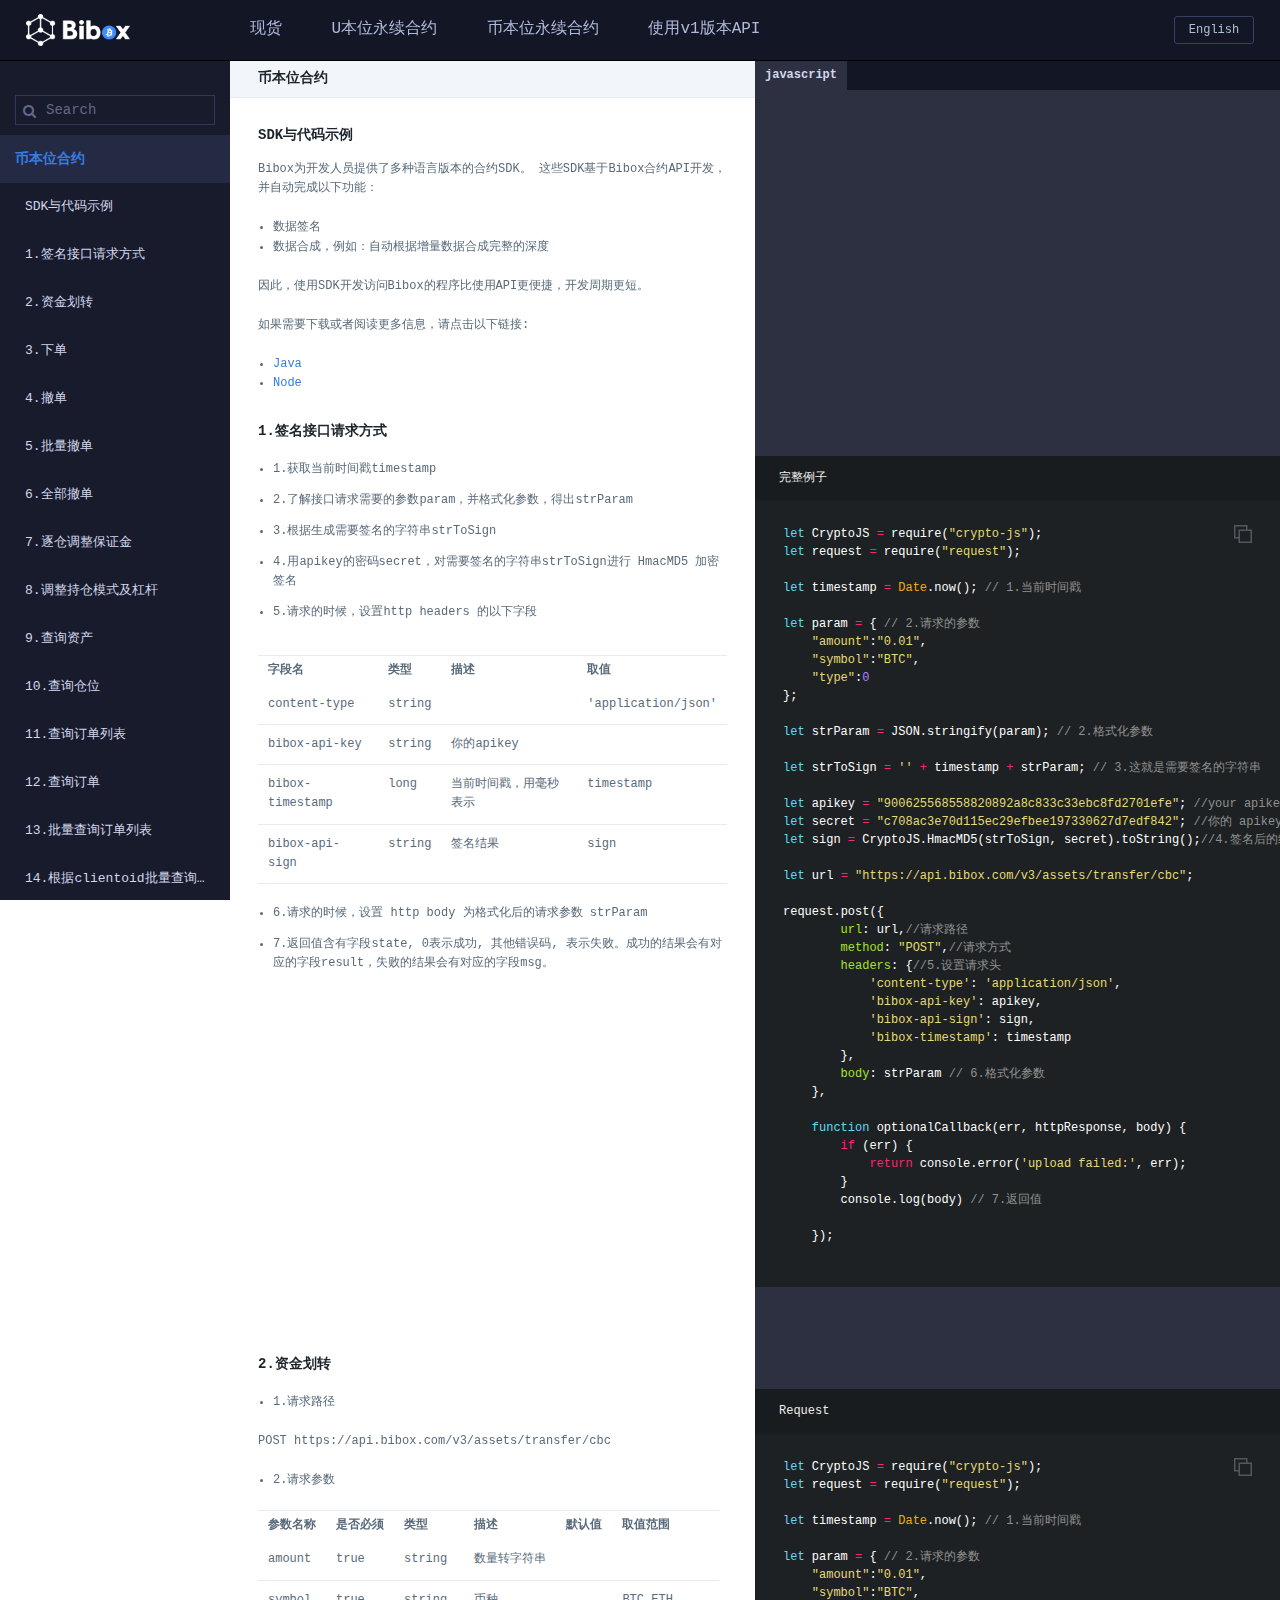
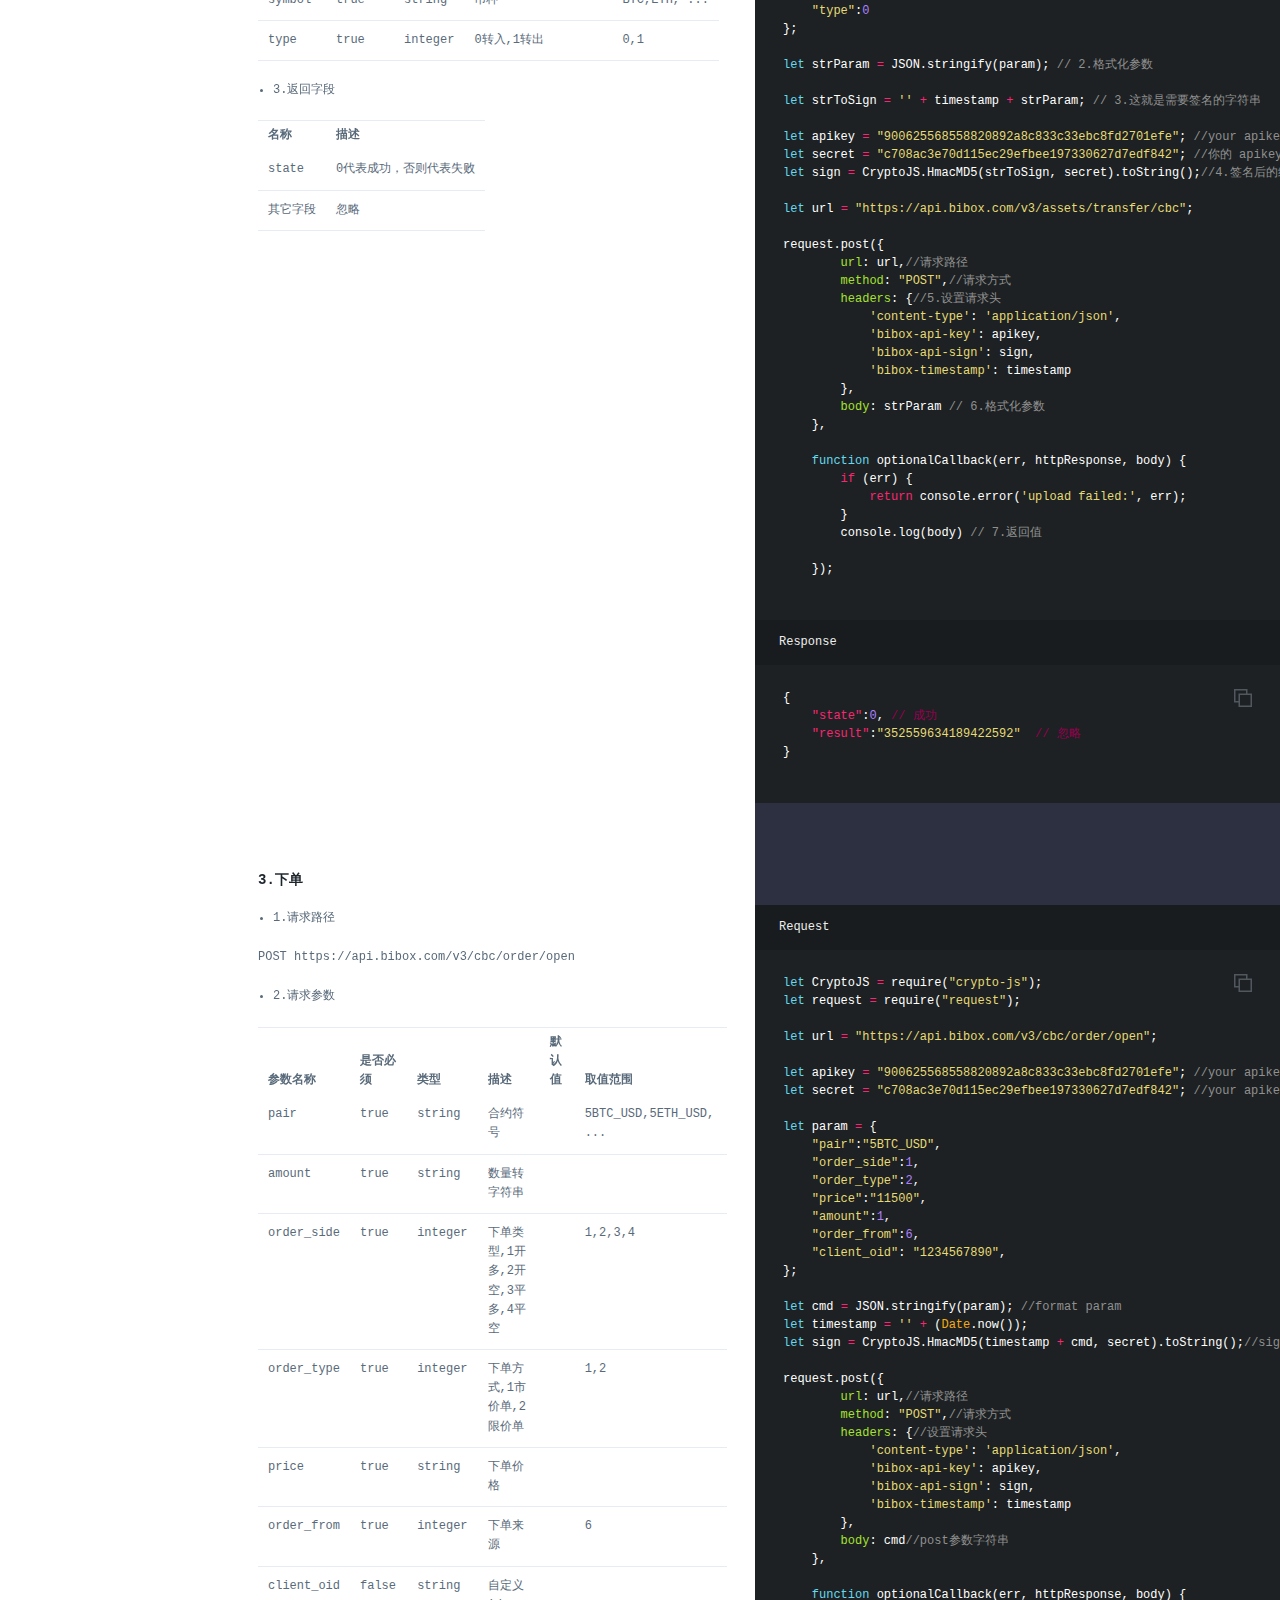
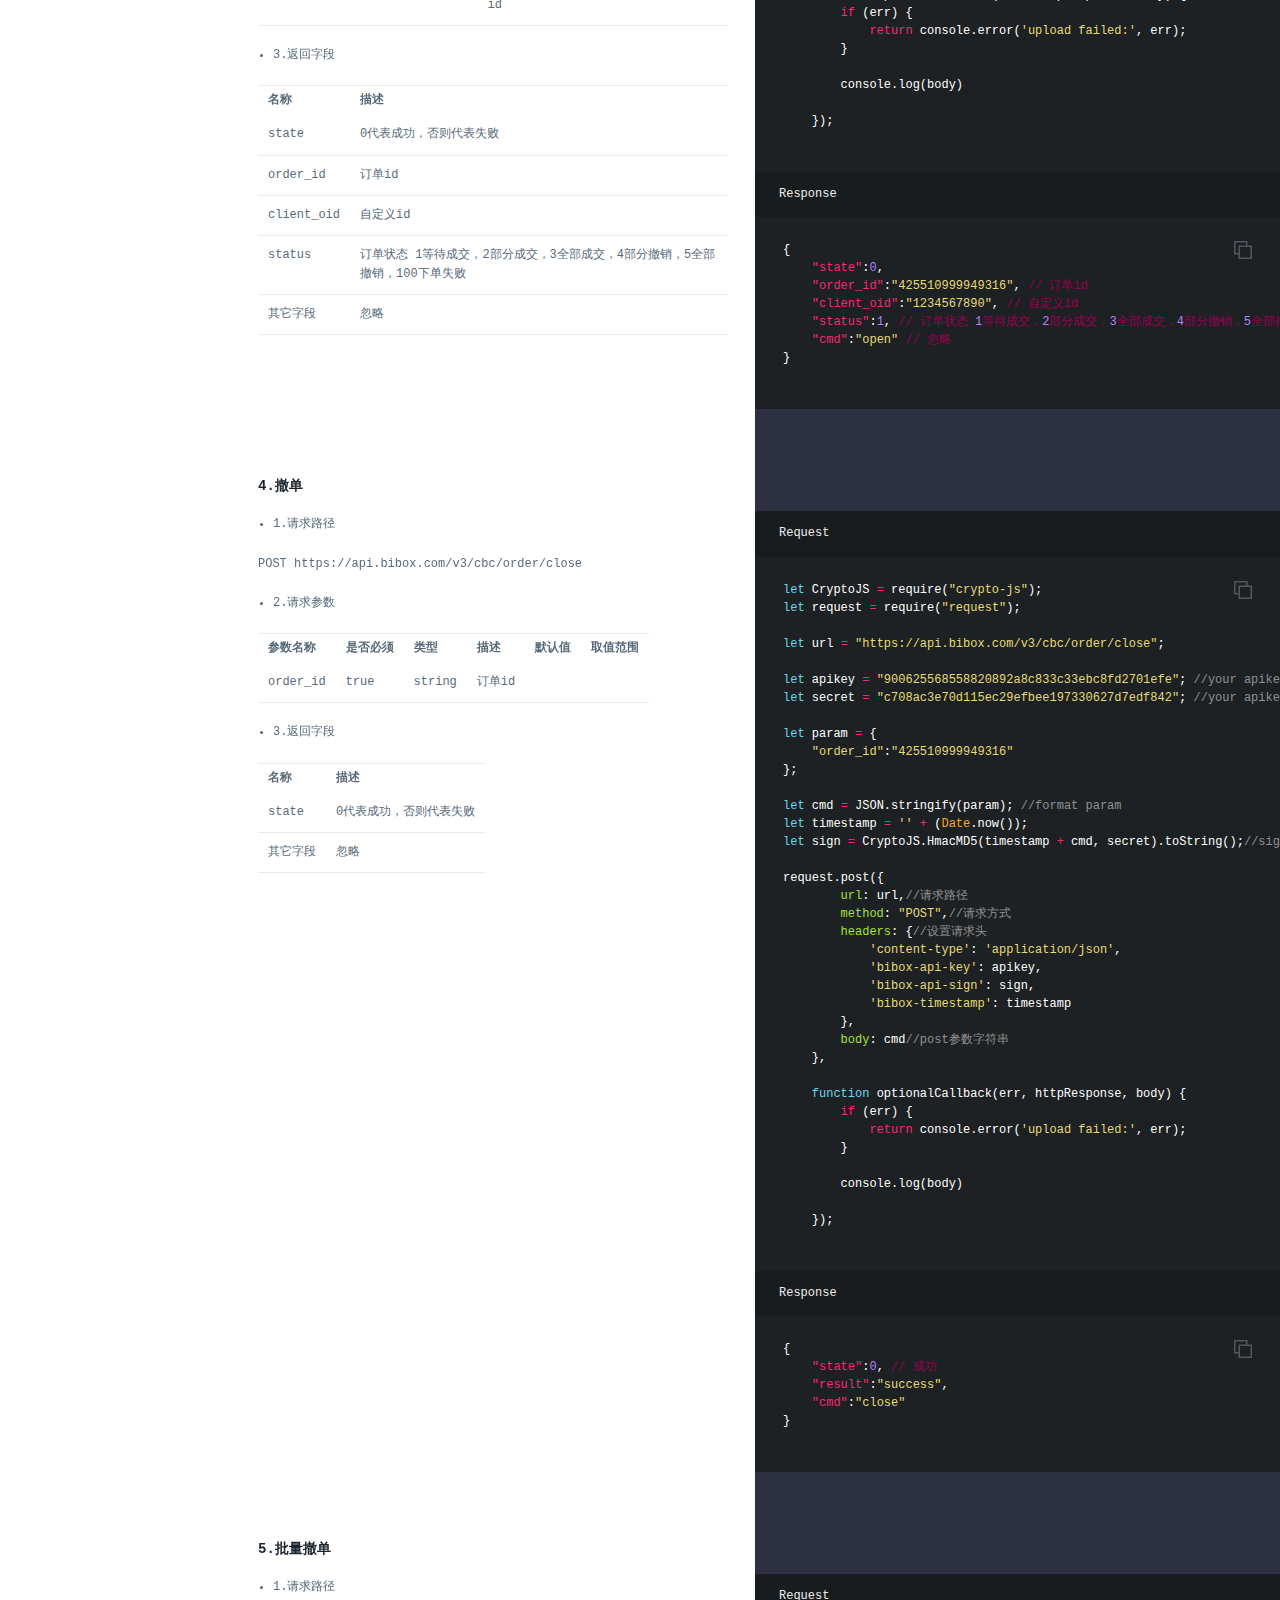
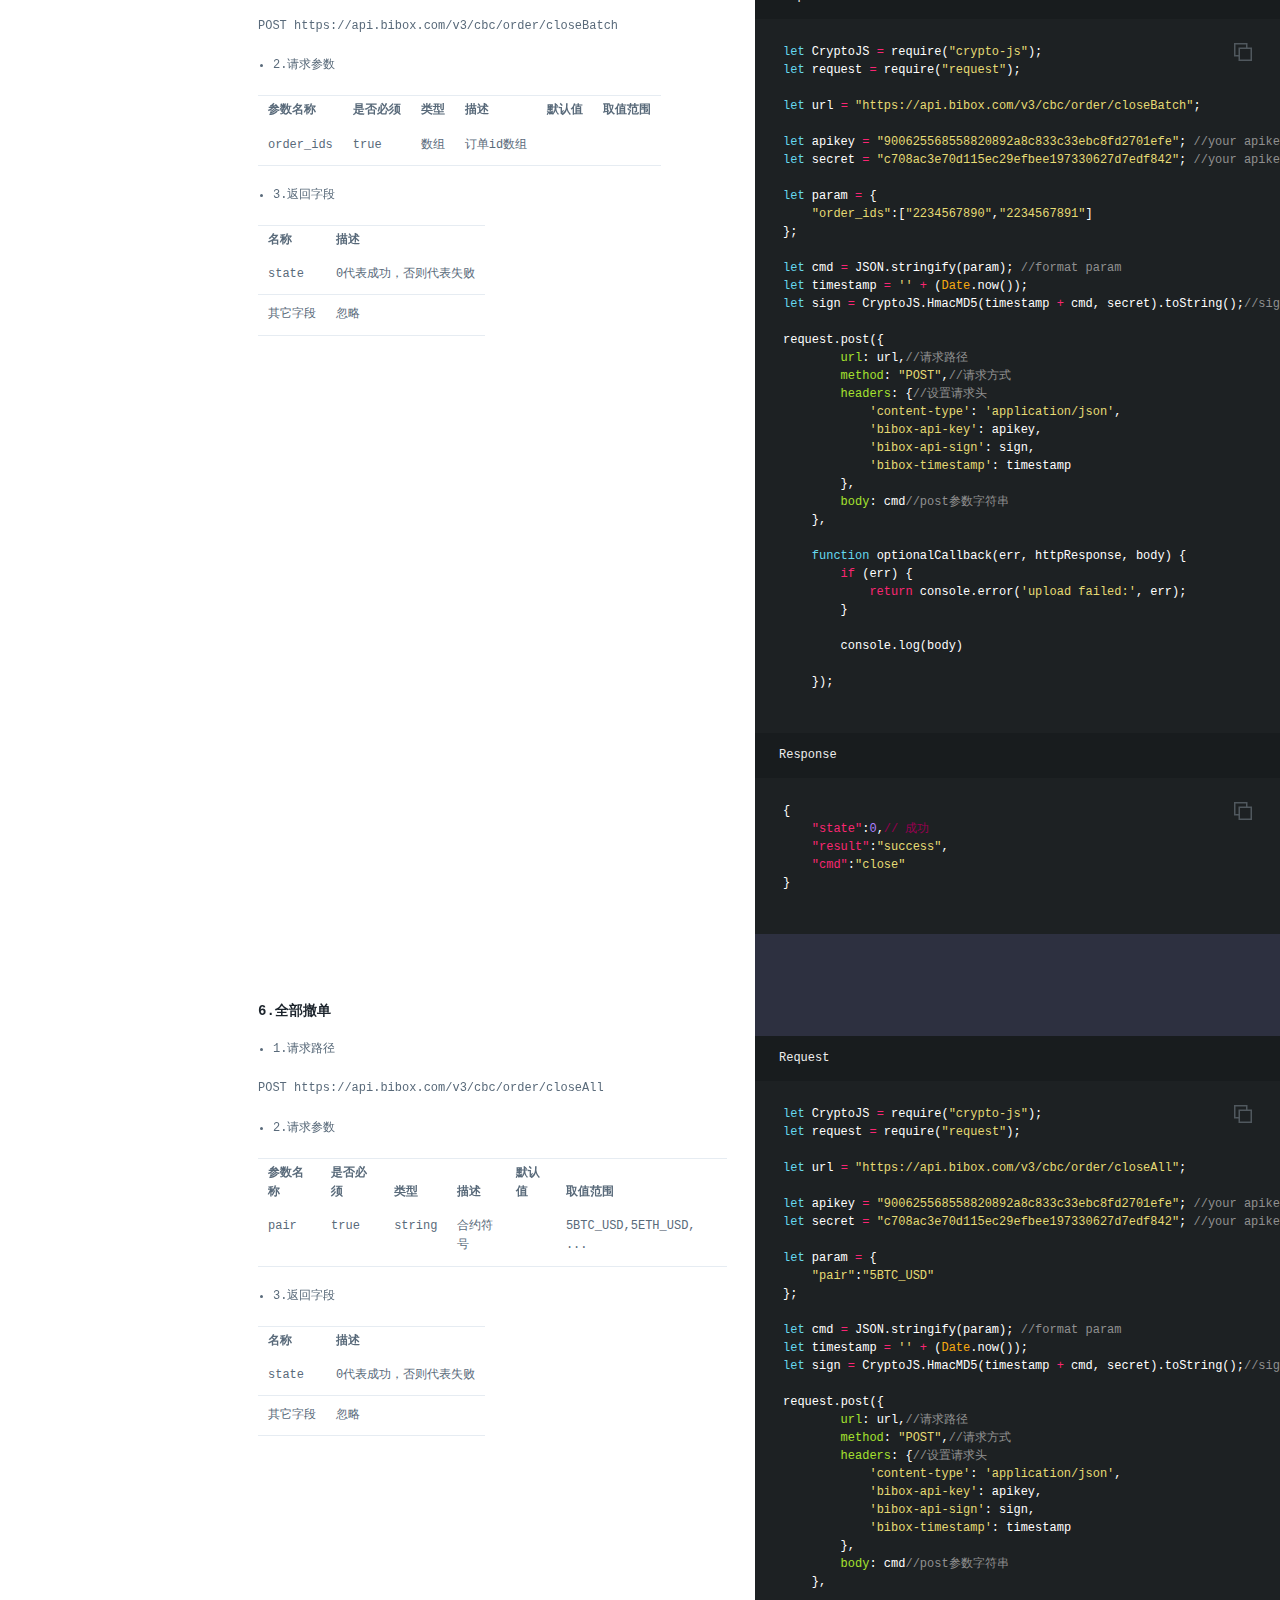
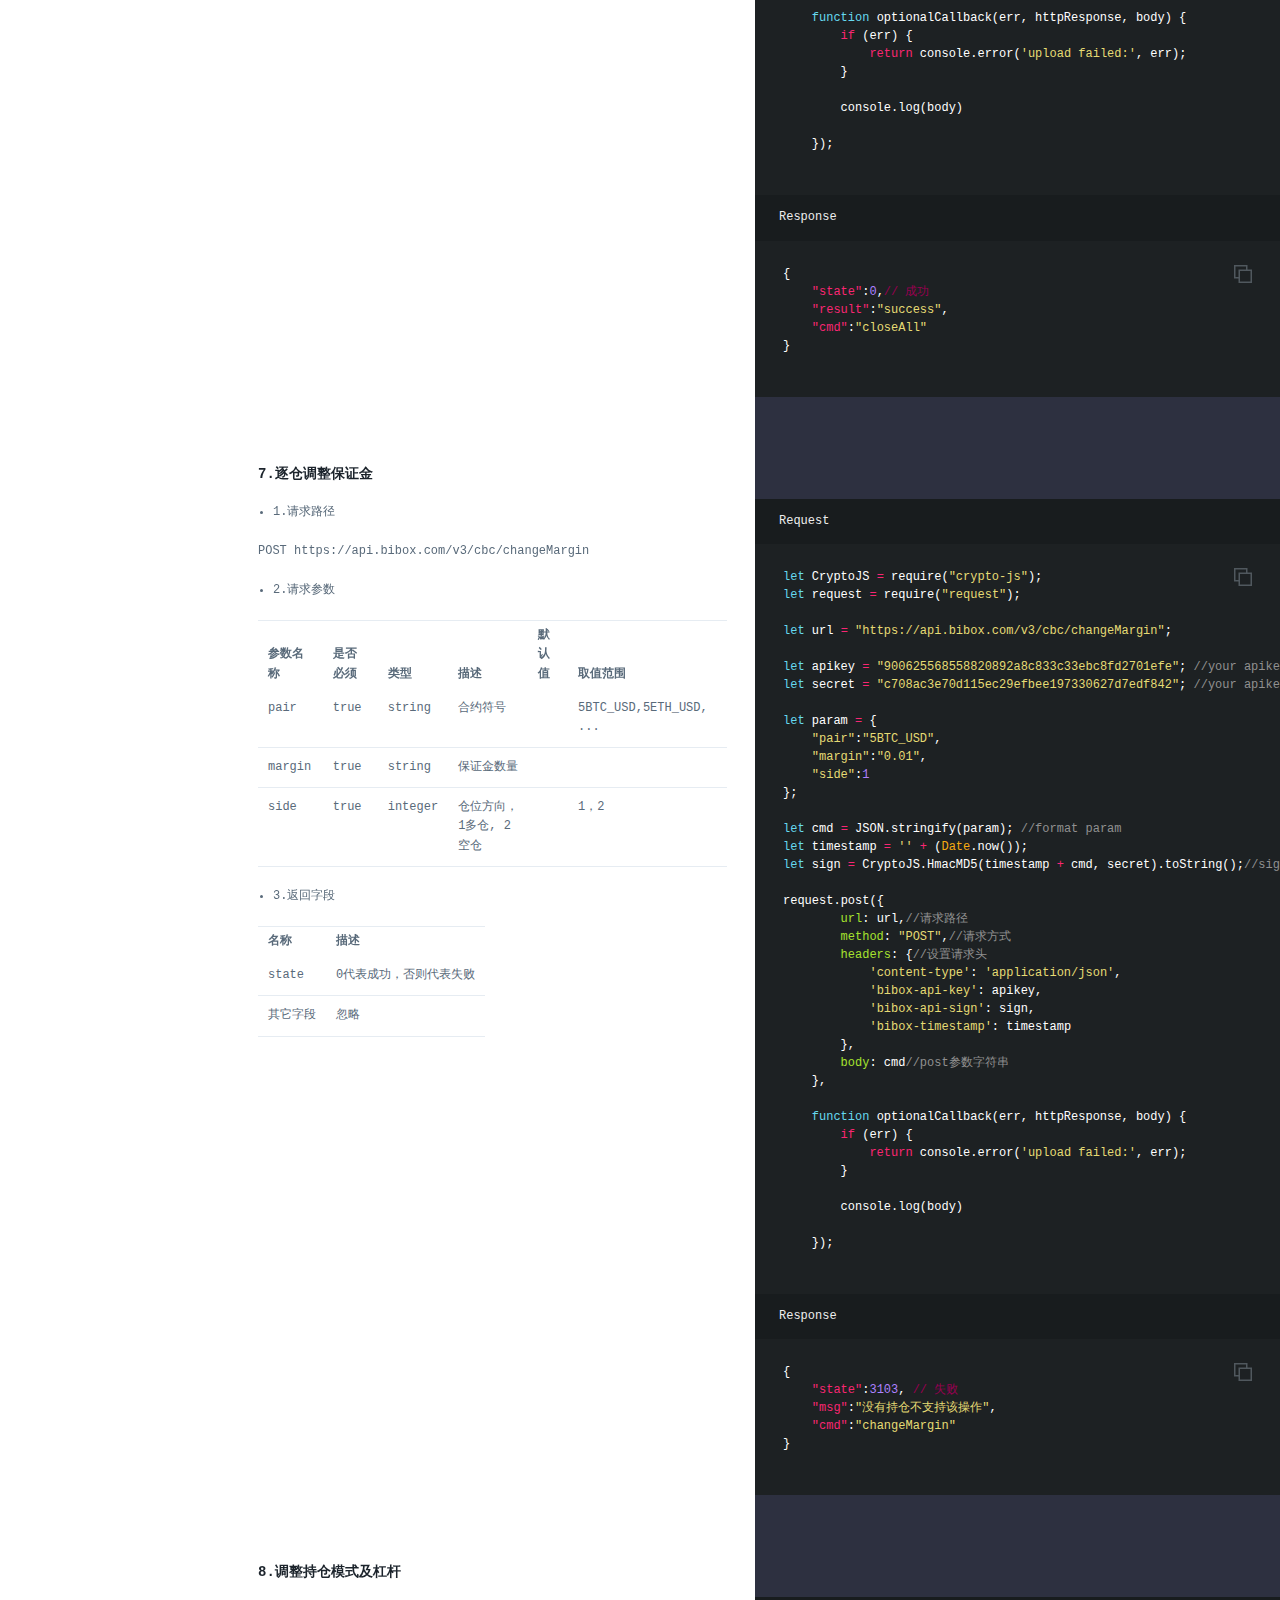
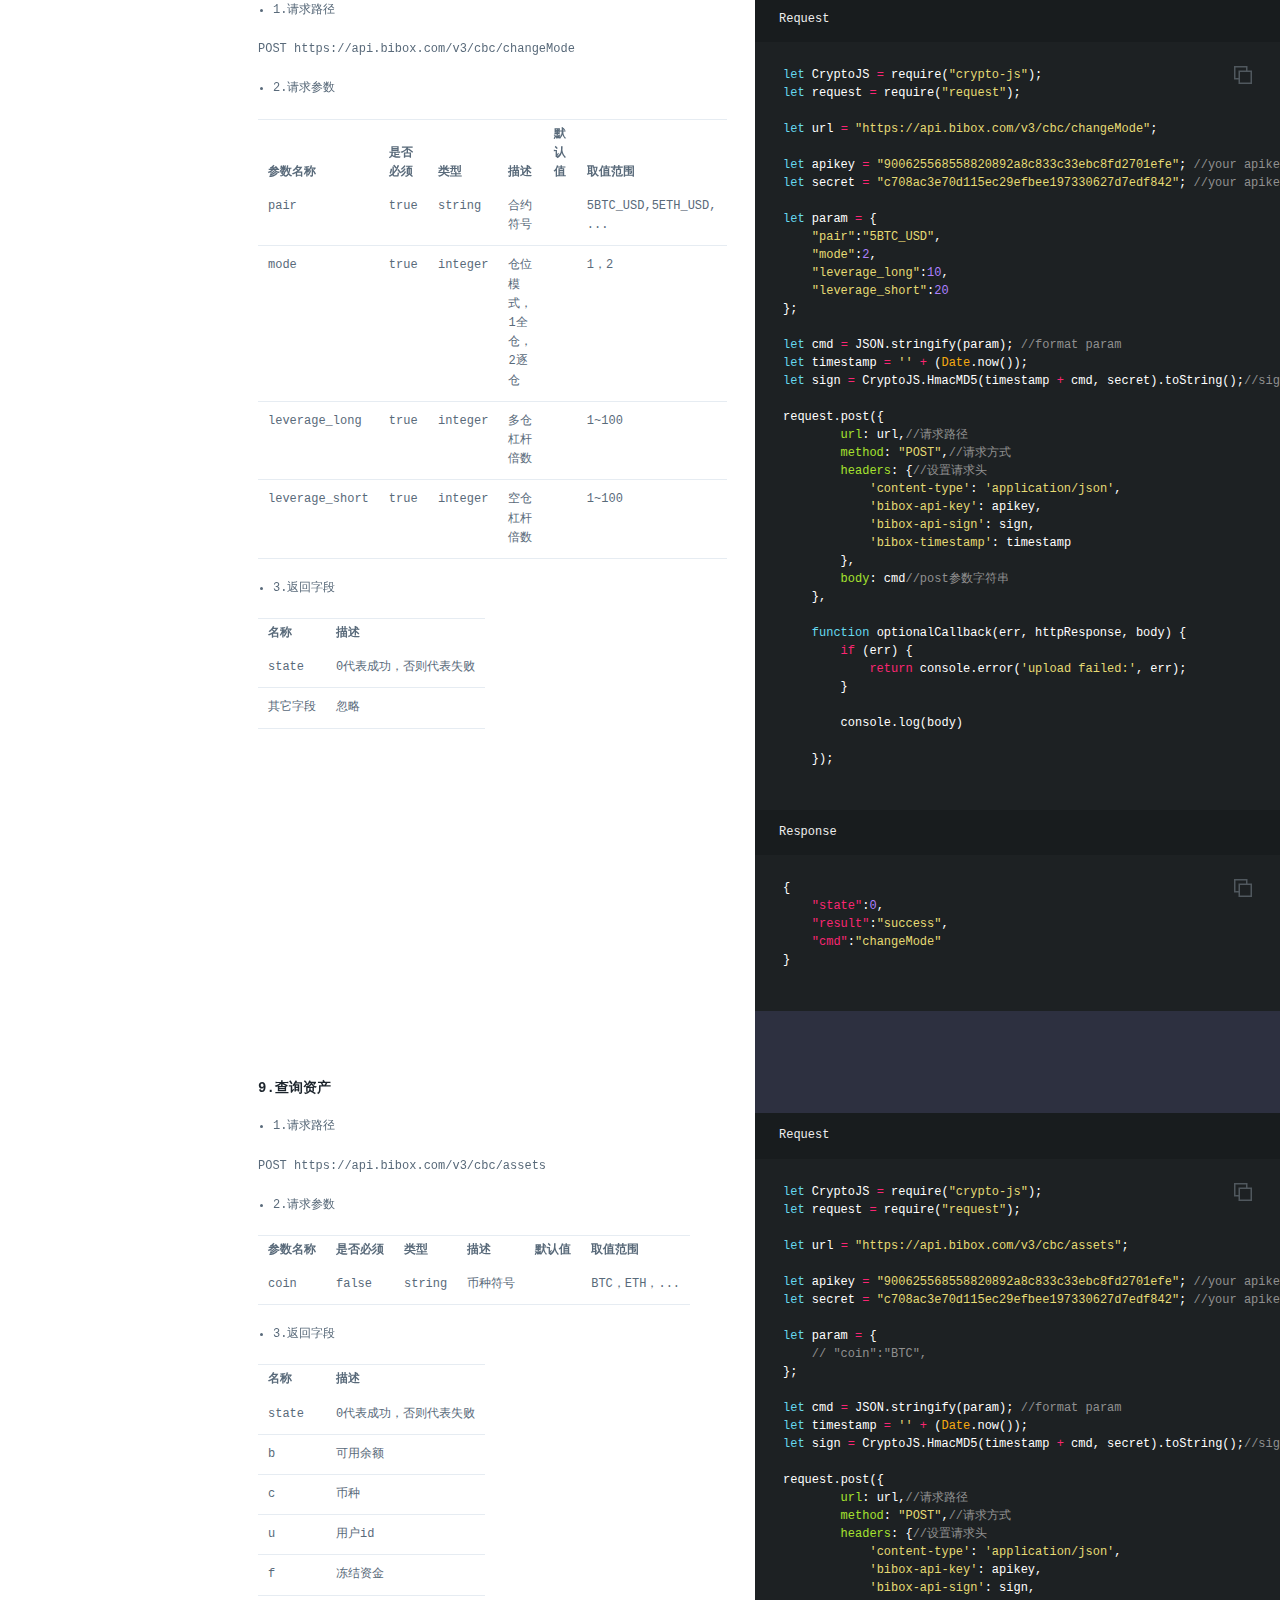
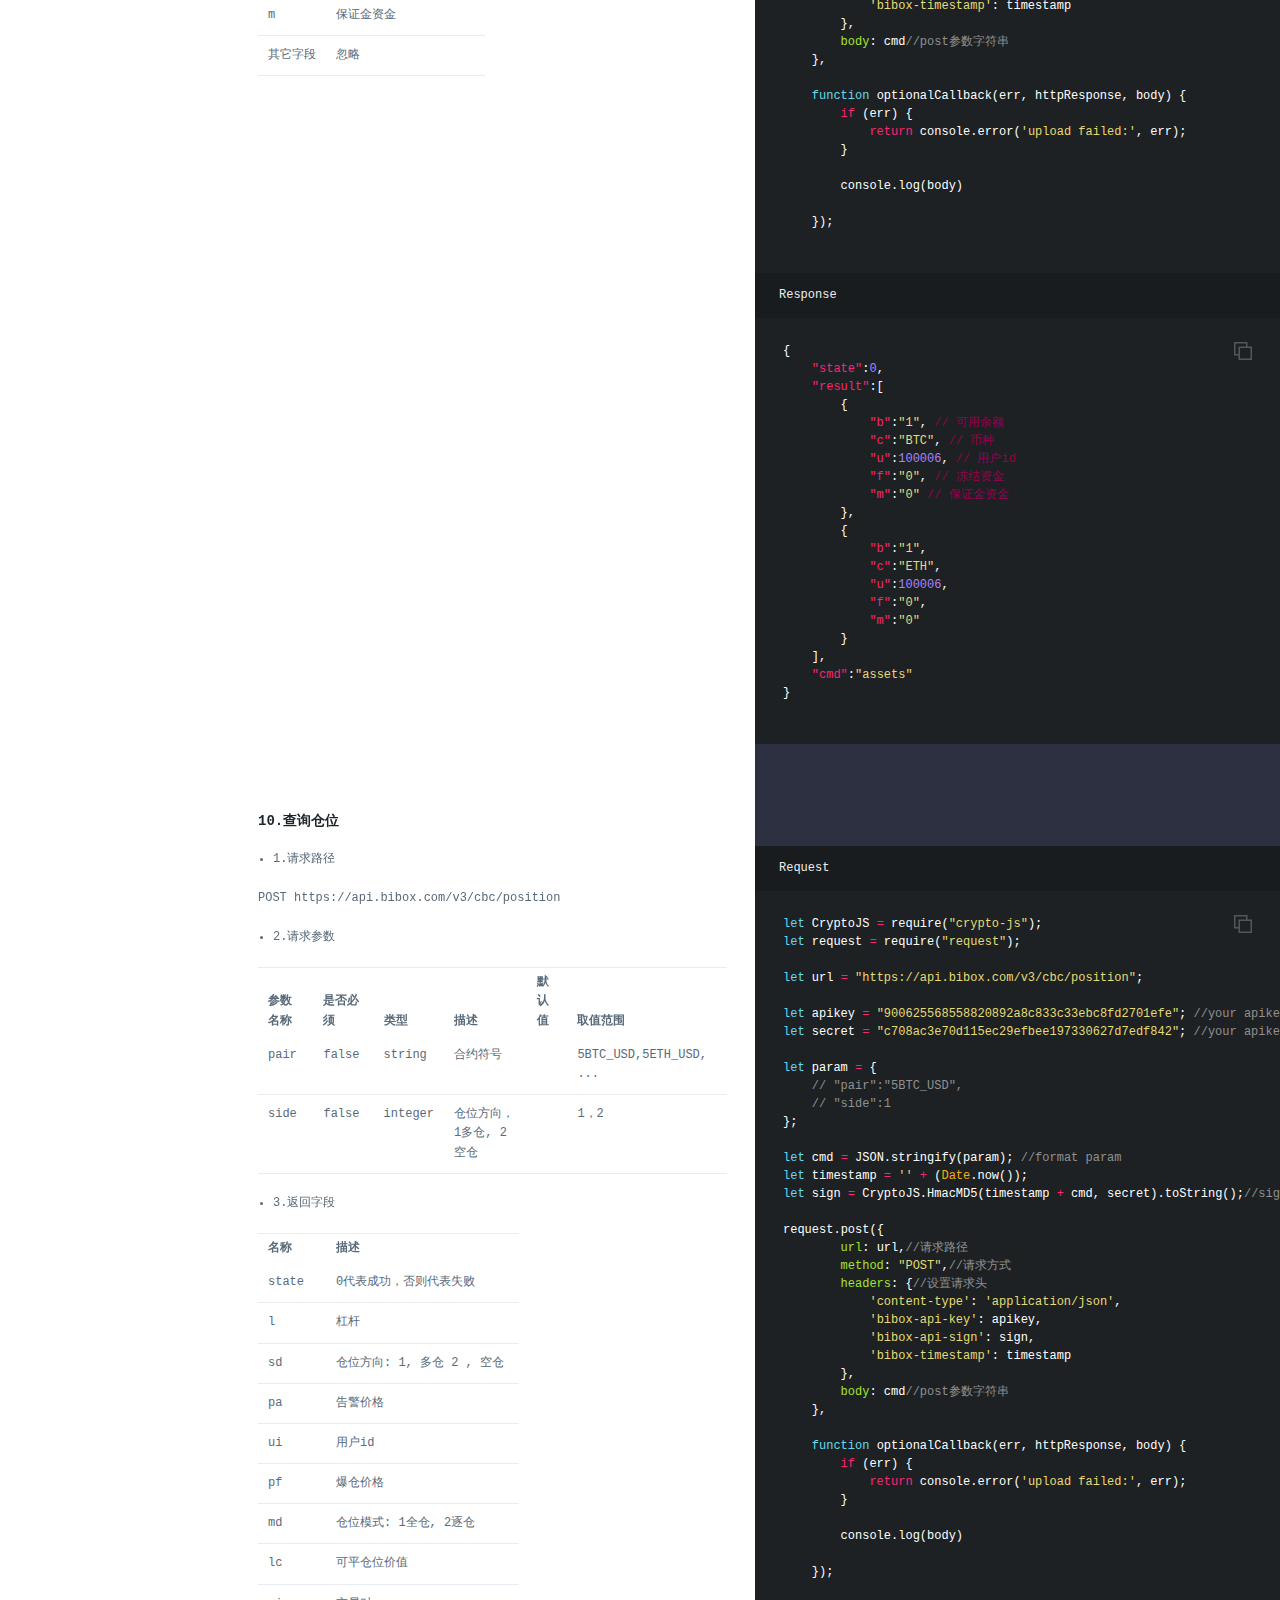
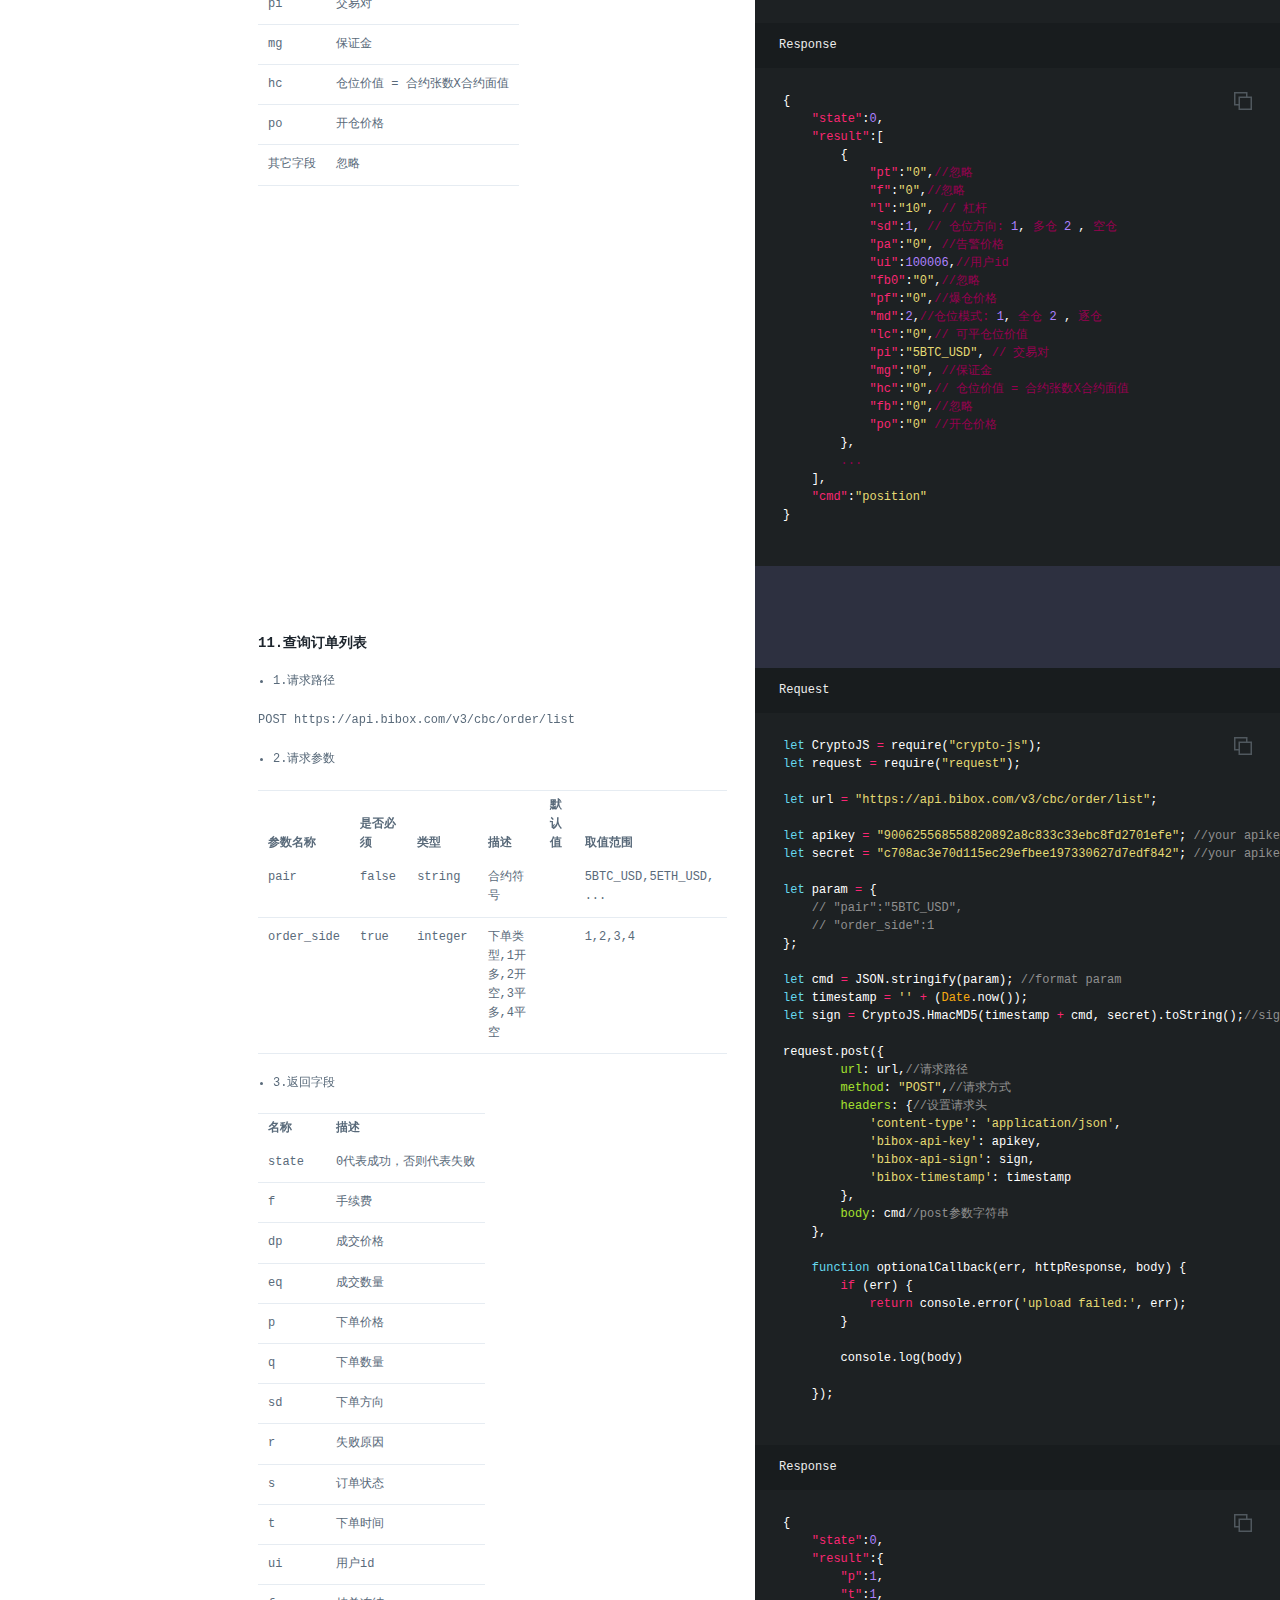
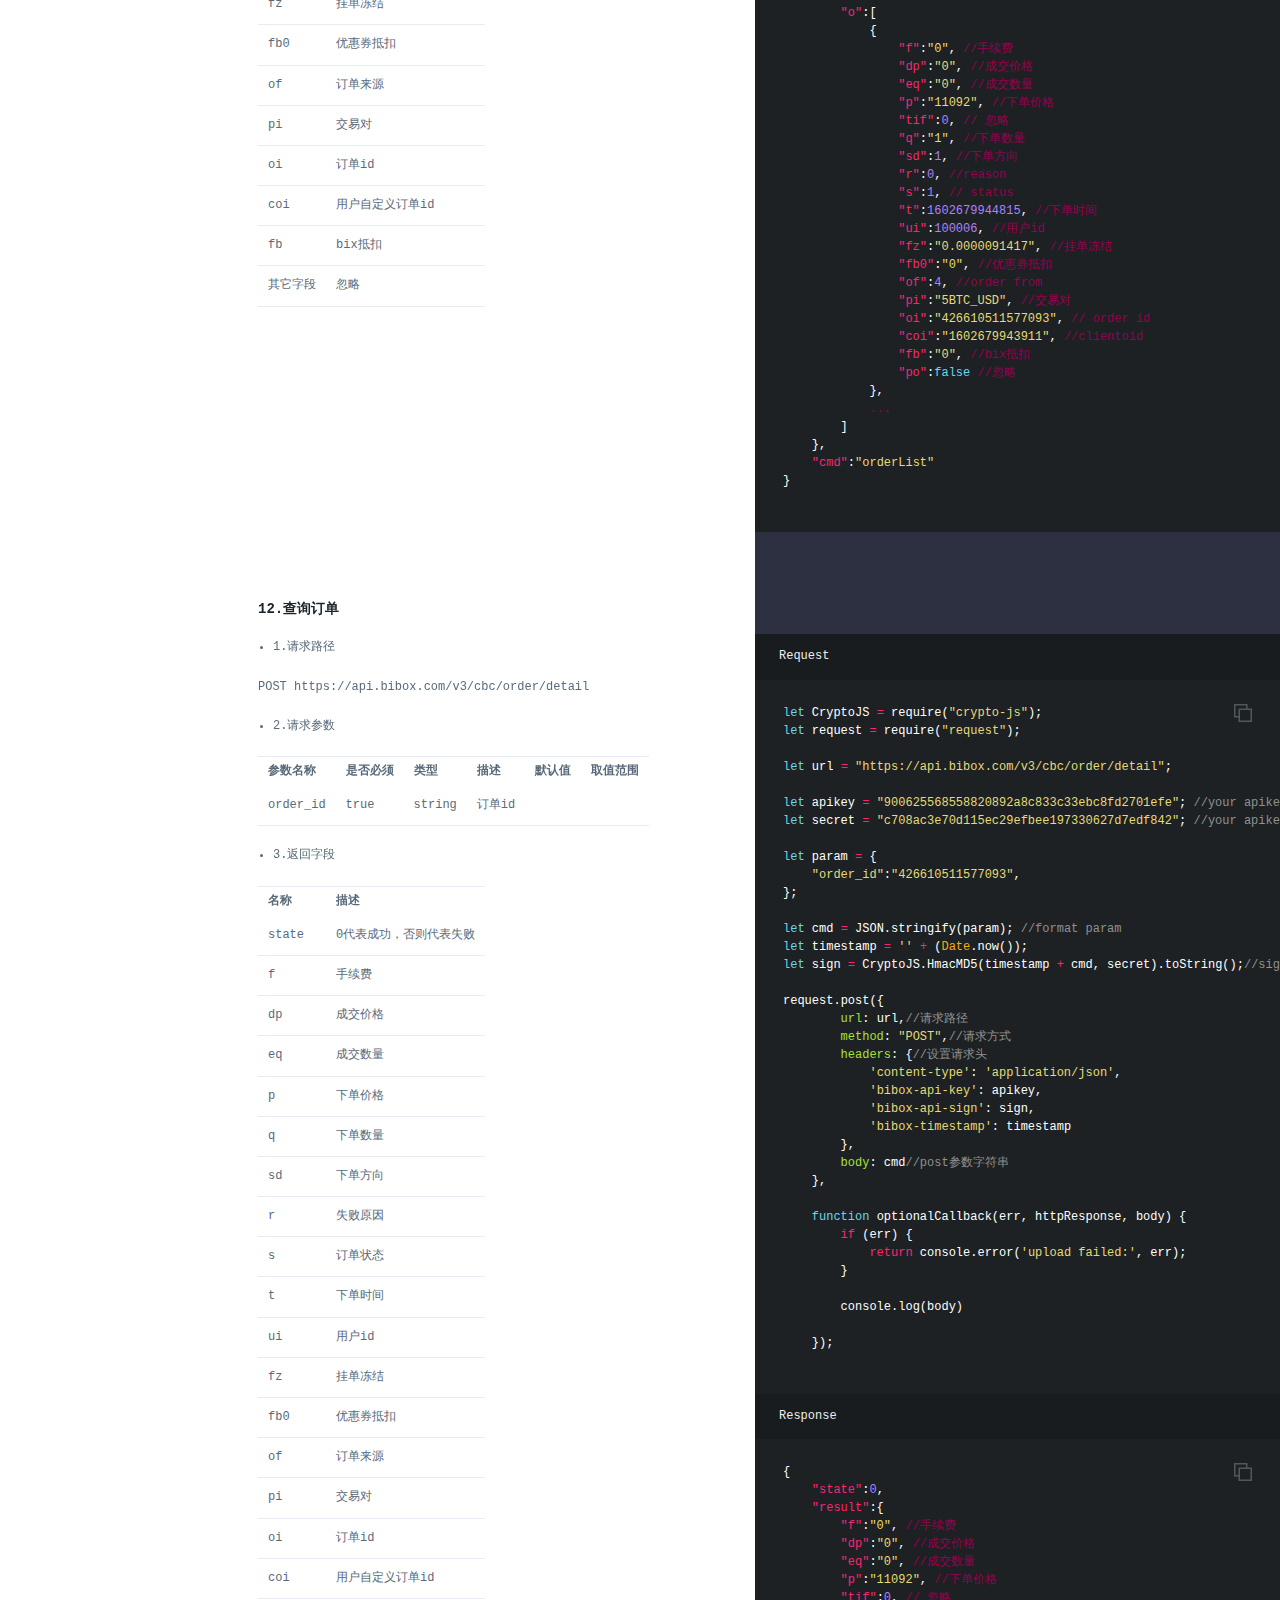
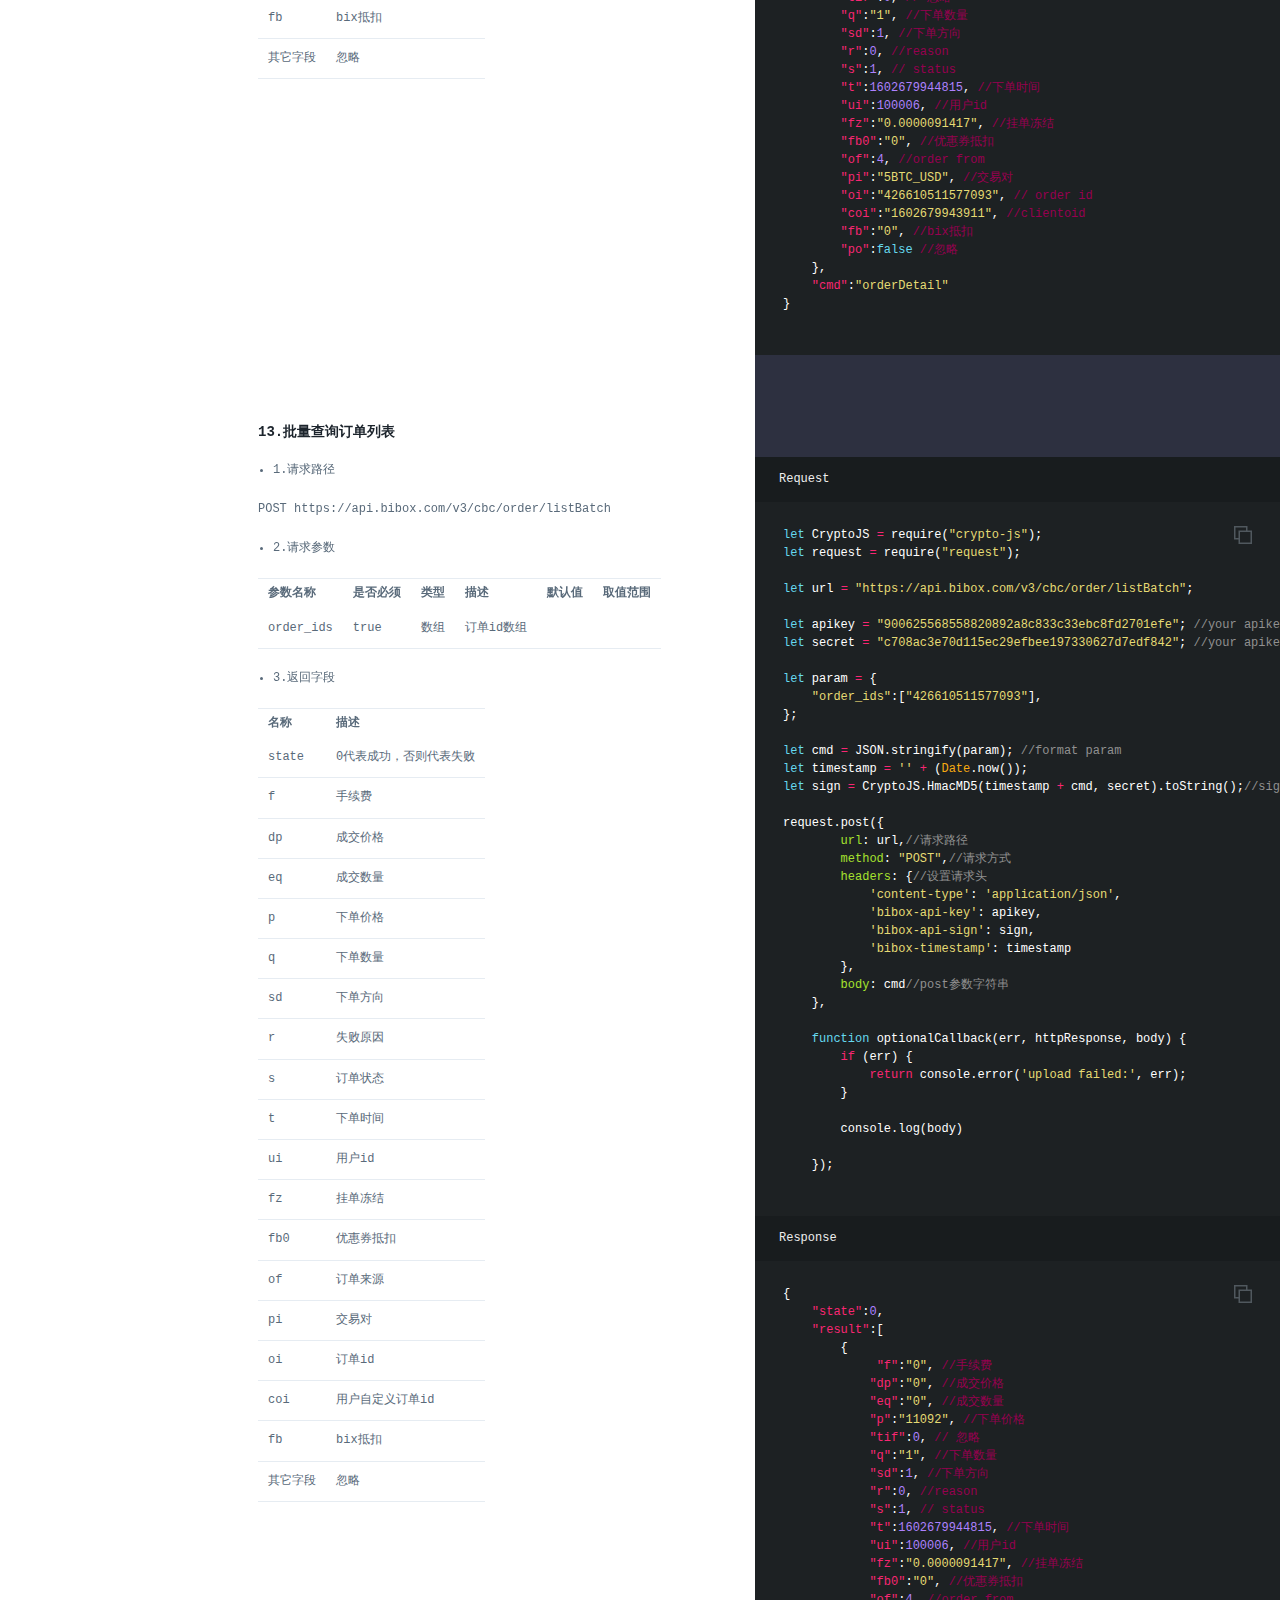
==== bc/zh/index.html @ f2b76de6 "update" ====
<!doctype html>
<html>
  <head>
    <meta charset="utf-8">
    <meta content="IE=edge,chrome=1" http-equiv="X-UA-Compatible">
    <meta name="viewport" content="width=device-width, initial-scale=1, maximum-scale=1">
    <title>Bibox API文档(v3)</title>

    <style media="screen">
      .highlight table td { padding: 5px; }
.highlight table pre { margin: 0; }
.highlight .gh {
  color: #999999;
}
.highlight .sr {
  color: #f6aa11;
}
.highlight .go {
  color: #888888;
}
.highlight .gp {
  color: #555555;
}
.highlight .gs {
}
.highlight .gu {
  color: #aaaaaa;
}
.highlight .nb {
  color: #f6aa11;
}
.highlight .cm {
  color: #75715e;
}
.highlight .cp {
  color: #75715e;
}
.highlight .c1 {
  color: #75715e;
}
.highlight .cs {
  color: #75715e;
}
.highlight .c, .highlight .ch, .highlight .cd, .highlight .cpf {
  color: #75715e;
}
.highlight .err {
  color: #960050;
}
.highlight .gr {
  color: #960050;
}
.highlight .gt {
  color: #960050;
}
.highlight .gd {
  color: #49483e;
}
.highlight .gi {
  color: #49483e;
}
.highlight .ge {
  color: #49483e;
}
.highlight .kc {
  color: #66d9ef;
}
.highlight .kd {
  color: #66d9ef;
}
.highlight .kr {
  color: #66d9ef;
}
.highlight .no {
  color: #66d9ef;
}
.highlight .kt {
  color: #66d9ef;
}
.highlight .mf {
  color: #ae81ff;
}
.highlight .mh {
  color: #ae81ff;
}
.highlight .il {
  color: #ae81ff;
}
.highlight .mi {
  color: #ae81ff;
}
.highlight .mo {
  color: #ae81ff;
}
.highlight .m, .highlight .mb, .highlight .mx {
  color: #ae81ff;
}
.highlight .sc {
  color: #ae81ff;
}
.highlight .se {
  color: #ae81ff;
}
.highlight .ss {
  color: #ae81ff;
}
.highlight .sd {
  color: #e6db74;
}
.highlight .s2 {
  color: #e6db74;
}
.highlight .sb {
  color: #e6db74;
}
.highlight .sh {
  color: #e6db74;
}
.highlight .si {
  color: #e6db74;
}
.highlight .sx {
  color: #e6db74;
}
.highlight .s1 {
  color: #e6db74;
}
.highlight .s, .highlight .sa, .highlight .dl {
  color: #e6db74;
}
.highlight .na {
  color: #a6e22e;
}
.highlight .nc {
  color: #a6e22e;
}
.highlight .nd {
  color: #a6e22e;
}
.highlight .ne {
  color: #a6e22e;
}
.highlight .nf, .highlight .fm {
  color: #a6e22e;
}
.highlight .vc {
  color: #ffffff;
}
.highlight .nn {
  color: #ffffff;
}
.highlight .ni {
  color: #ffffff;
}
.highlight .bp {
  color: #ffffff;
}
.highlight .vg {
  color: #ffffff;
}
.highlight .vi {
  color: #ffffff;
}
.highlight .nv, .highlight .vm {
  color: #ffffff;
}
.highlight .w {
  color: #ffffff;
}
.highlight {
  color: #ffffff;
}
.highlight .n, .highlight .py, .highlight .nx {
  color: #ffffff;
}
.highlight .nl {
  color: #f92672;
}
.highlight .ow {
  color: #f92672;
}
.highlight .nt {
  color: #f92672;
}
.highlight .k, .highlight .kv {
  color: #f92672;
}
.highlight .kn {
  color: #f92672;
}
.highlight .kp {
  color: #f92672;
}
.highlight .o {
  color: #f92672;
}
    </style>
    <style media="print">
      * {
        -webkit-transition:none!important;
        transition:none!important;
      }
      .highlight table td { padding: 5px; }
.highlight table pre { margin: 0; }
.highlight, .highlight .w {
  color: #586e75;
}
.highlight .err {
  color: #002b36;
  background-color: #dc322f;
}
.highlight .c, .highlight .ch, .highlight .cd, .highlight .cm, .highlight .cpf, .highlight .c1, .highlight .cs {
  color: #657b83;
}
.highlight .cp {
  color: #b58900;
}
.highlight .nt {
  color: #b58900;
}
.highlight .o, .highlight .ow {
  color: #93a1a1;
}
.highlight .p, .highlight .pi {
  color: #93a1a1;
}
.highlight .gi {
  color: #859900;
}
.highlight .gd {
  color: #dc322f;
}
.highlight .gh {
  color: #268bd2;
  background-color: #002b36;
  font-weight: bold;
}
.highlight .k, .highlight .kn, .highlight .kp, .highlight .kr, .highlight .kv {
  color: #6c71c4;
}
.highlight .kc {
  color: #cb4b16;
}
.highlight .kt {
  color: #cb4b16;
}
.highlight .kd {
  color: #cb4b16;
}
.highlight .s, .highlight .sa, .highlight .sb, .highlight .sc, .highlight .dl, .highlight .sd, .highlight .s2, .highlight .sh, .highlight .sx, .highlight .s1 {
  color: #859900;
}
.highlight .sr {
  color: #2aa198;
}
.highlight .si {
  color: #d33682;
}
.highlight .se {
  color: #d33682;
}
.highlight .nn {
  color: #b58900;
}
.highlight .nc {
  color: #b58900;
}
.highlight .no {
  color: #b58900;
}
.highlight .na {
  color: #268bd2;
}
.highlight .m, .highlight .mb, .highlight .mf, .highlight .mh, .highlight .mi, .highlight .il, .highlight .mo, .highlight .mx {
  color: #859900;
}
.highlight .ss {
  color: #859900;
}
    </style>
    <link href="stylesheets/screen-1df89a6c.css" rel="stylesheet" media="screen" />
    <link href="stylesheets/print-628c1a7f.css" rel="stylesheet" media="print" />
      <script src="javascripts/all-e033bdd3.js"></script>

    <script>
      $(function() { setupCodeCopy(); });
    </script>
  </head>

  <body class="index" data-languages="[&quot;javascript&quot;]">
    <a href="#" id="nav-button">
      <span>
        <img src="images/navbar-cad8cdcb.png" alt="" />
      </span>
    </a>
    <header>
      <div class="flex_box">
        <img src="images/logo-5720d610.png" class="logo" alt="" />
        <div class="nav_box">
          <span class="nav_cell nav_tab">
            <a href="/v3/spot/zh/" id="btn_spot">现货</a>
          </span>
          <span class="nav_cell nav_tab">
            <a href="/v3/contract/zh/" id="btn_contract">U本位永续合约</a>
          </span>
          <span class="nav_cell nav_tab">
            <a href="/v3/bc/zh/" id="btn_contract_coin">币本位永续合约</a>
          </span>
          <span class="nav_cell nav_tab">
            <a href="https://biboxcom.github.io/zh-hans/" id="btn_v1">使用v1版本API</a>
          </span>
        </div>
      </div>
      <a href="/v3/spot/en/" class="lang" id="lang_box">English</a>
    </header>
    <div class="toc-wrapper">
        <div class="lang-selector">
              <a href="#" data-language-name="javascript">javascript</a>
        </div>
        <div class="search">
          <input type="text" class="search" id="input-search" placeholder="Search">
        </div>
        <ul class="search-results"></ul>
      <ul id="toc" class="toc-list-h1">
          <li>
            <a href="#8febbbfcbc" class="toc-h1 toc-link" data-title="币本位合约">币本位合约</a>
              <ul class="toc-list-h2">
                  <li>
                    <a href="#sdk" class="toc-h2 toc-link" data-title="SDK与代码示例">SDK与代码示例</a>
                  </li>
                  <li>
                    <a href="#1" class="toc-h2 toc-link" data-title="1.签名接口请求方式">1.签名接口请求方式</a>
                  </li>
                  <li>
                    <a href="#2" class="toc-h2 toc-link" data-title="2.资金划转">2.资金划转</a>
                  </li>
                  <li>
                    <a href="#3" class="toc-h2 toc-link" data-title="3.下单">3.下单</a>
                  </li>
                  <li>
                    <a href="#4" class="toc-h2 toc-link" data-title="4.撤单">4.撤单</a>
                  </li>
                  <li>
                    <a href="#5" class="toc-h2 toc-link" data-title="5.批量撤单">5.批量撤单</a>
                  </li>
                  <li>
                    <a href="#6" class="toc-h2 toc-link" data-title="6.全部撤单">6.全部撤单</a>
                  </li>
                  <li>
                    <a href="#7" class="toc-h2 toc-link" data-title="7.逐仓调整保证金">7.逐仓调整保证金</a>
                  </li>
                  <li>
                    <a href="#8" class="toc-h2 toc-link" data-title="8.调整持仓模式及杠杆">8.调整持仓模式及杠杆</a>
                  </li>
                  <li>
                    <a href="#9" class="toc-h2 toc-link" data-title="9.查询资产">9.查询资产</a>
                  </li>
                  <li>
                    <a href="#10" class="toc-h2 toc-link" data-title="10.查询仓位">10.查询仓位</a>
                  </li>
                  <li>
                    <a href="#11" class="toc-h2 toc-link" data-title="11.查询订单列表">11.查询订单列表</a>
                  </li>
                  <li>
                    <a href="#12" class="toc-h2 toc-link" data-title="12.查询订单">12.查询订单</a>
                  </li>
                  <li>
                    <a href="#13" class="toc-h2 toc-link" data-title="13.批量查询订单列表">13.批量查询订单列表</a>
                  </li>
                  <li>
                    <a href="#14-clientoid" class="toc-h2 toc-link" data-title="14.根据clientoid批量查询订单列表">14.根据clientoid批量查询订单列表</a>
                  </li>
                  <li>
                    <a href="#15" class="toc-h2 toc-link" data-title="15.获取服务器时间">15.获取服务器时间</a>
                  </li>
                  <li>
                    <a href="#16" class="toc-h2 toc-link" data-title="16.查询持仓变化记录">16.查询持仓变化记录</a>
                  </li>
                  <li>
                    <a href="#17" class="toc-h2 toc-link" data-title="17.查询订单成交明细">17.查询订单成交明细</a>
                  </li>
                  <li>
                    <a href="#18" class="toc-h2 toc-link" data-title="18.查询历史委托">18.查询历史委托</a>
                  </li>
                  <li>
                    <a href="#19" class="toc-h2 toc-link" data-title="19.查询订单">19.查询订单</a>
                  </li>
                  <li>
                    <a href="#19-1" class="toc-h2 toc-link" data-title="19.1.查询划转记录">19.1.查询划转记录</a>
                  </li>
                  <li>
                    <a href="#19-2" class="toc-h2 toc-link" data-title="19.2.查询资产估值">19.2.查询资产估值</a>
                  </li>
                  <li>
                    <a href="#20" class="toc-h2 toc-link" data-title="20.查询资金费率">20.查询资金费率</a>
                  </li>
                  <li>
                    <a href="#21" class="toc-h2 toc-link" data-title="21.查询标记价格">21.查询标记价格</a>
                  </li>
                  <li>
                    <a href="#22" class="toc-h2 toc-link" data-title="22.查询合约基本信息">22.查询合约基本信息</a>
                  </li>
                  <li>
                    <a href="#23" class="toc-h2 toc-link" data-title="23.查询精度配置">23.查询精度配置</a>
                  </li>
                  <li>
                    <a href="#24-k" class="toc-h2 toc-link" data-title="24.查询k线">24.查询k线</a>
                  </li>
                  <li>
                    <a href="#25" class="toc-h2 toc-link" data-title="25.查询合约市场深度">25.查询合约市场深度</a>
                  </li>
                  <li>
                    <a href="#26-kline" class="toc-h2 toc-link" data-title="26.订阅 Kline 数据">26.订阅 Kline 数据</a>
                  </li>
                  <li>
                    <a href="#27" class="toc-h2 toc-link" data-title="27.订阅标记价格">27.订阅标记价格</a>
                  </li>
                  <li>
                    <a href="#28" class="toc-h2 toc-link" data-title="28.订阅深度">28.订阅深度</a>
                  </li>
                  <li>
                    <a href="#29" class="toc-h2 toc-link" data-title="29.订阅成交记录">29.订阅成交记录</a>
                  </li>
                  <li>
                    <a href="#30" class="toc-h2 toc-link" data-title="30.订阅最新成交价">30.订阅最新成交价</a>
                  </li>
                  <li>
                    <a href="#31" class="toc-h2 toc-link" data-title="31.订阅用户数据方法">31.订阅用户数据方法</a>
                  </li>
                  <li>
                    <a href="#32" class="toc-h2 toc-link" data-title="32.订阅用户数据解析资产">32.订阅用户数据解析资产</a>
                  </li>
                  <li>
                    <a href="#33" class="toc-h2 toc-link" data-title="33.订阅用户数据解析仓位">33.订阅用户数据解析仓位</a>
                  </li>
                  <li>
                    <a href="#34" class="toc-h2 toc-link" data-title="34.订阅用户数据解析挂单">34.订阅用户数据解析挂单</a>
                  </li>
                  <li>
                    <a href="#35" class="toc-h2 toc-link" data-title="35.订阅用户数据解析成交明细">35.订阅用户数据解析成交明细</a>
                  </li>
                  <li>
                    <a href="#36" class="toc-h2 toc-link" data-title="36.订阅用户数据解析持仓被动变化信息">36.订阅用户数据解析持仓被动变化信息</a>
                  </li>
              </ul>
          </li>
          <li>
            <a href="#errors" class="toc-h1 toc-link" data-title="Errors">Errors</a>
              <ul class="toc-list-h2">
                  <li>
                    <a href="#e08c1d4f9a" class="toc-h2 toc-link" data-title="错误码">错误码</a>
                  </li>
              </ul>
          </li>
      </ul>
        <ul class="toc-footer">
            <li><a href='https://www.bibox.com'>开始交易</a></li>
        </ul>
    </div>
    <div class="page-wrapper">
      <div class="dark-box"></div>
      <div class="content">
        <h1 id='8febbbfcbc'>币本位合约</h1><h2 id='sdk'>SDK与代码示例</h2>
<p>Bibox为开发人员提供了多种语言版本的合约SDK。
这些SDK基于Bibox合约API开发，并自动完成以下功能：</p>

<ul>
<li>数据签名</li>
<li>数据合成，例如：自动根据增量数据合成完整的深度</li>
</ul>

<p>因此，使用SDK开发访问Bibox的程序比使用API更便捷，开发周期更短。</p>

<p>如果需要下载或者阅读更多信息，请点击以下链接:</p>

<ul>
<li><a href="https://github.com/Biboxcom/futures_java">Java</a></li>
<li><a href="https://github.com/Biboxcom/futures_nodejs">Node</a></li>
</ul>
<h2 id='1'>1.签名接口请求方式</h2>
<blockquote>
<p>完整例子</p>
</blockquote>
<div class="highlight"><pre class="highlight javascript tab-javascript"><code><span class="kd">let</span> <span class="nx">CryptoJS</span> <span class="o">=</span> <span class="nx">require</span><span class="p">(</span><span class="dl">"</span><span class="s2">crypto-js</span><span class="dl">"</span><span class="p">);</span>
<span class="kd">let</span> <span class="nx">request</span> <span class="o">=</span> <span class="nx">require</span><span class="p">(</span><span class="dl">"</span><span class="s2">request</span><span class="dl">"</span><span class="p">);</span>

<span class="kd">let</span> <span class="nx">timestamp</span> <span class="o">=</span> <span class="nb">Date</span><span class="p">.</span><span class="nx">now</span><span class="p">();</span> <span class="c1">// 1.当前时间戳</span>

<span class="kd">let</span> <span class="nx">param</span> <span class="o">=</span> <span class="p">{</span> <span class="c1">// 2.请求的参数</span>
    <span class="dl">"</span><span class="s2">amount</span><span class="dl">"</span><span class="p">:</span><span class="dl">"</span><span class="s2">0.01</span><span class="dl">"</span><span class="p">,</span>
    <span class="dl">"</span><span class="s2">symbol</span><span class="dl">"</span><span class="p">:</span><span class="dl">"</span><span class="s2">BTC</span><span class="dl">"</span><span class="p">,</span>
    <span class="dl">"</span><span class="s2">type</span><span class="dl">"</span><span class="p">:</span><span class="mi">0</span>
<span class="p">};</span>

<span class="kd">let</span> <span class="nx">strParam</span> <span class="o">=</span> <span class="nx">JSON</span><span class="p">.</span><span class="nx">stringify</span><span class="p">(</span><span class="nx">param</span><span class="p">);</span> <span class="c1">// 2.格式化参数</span>

<span class="kd">let</span> <span class="nx">strToSign</span> <span class="o">=</span> <span class="dl">''</span> <span class="o">+</span> <span class="nx">timestamp</span> <span class="o">+</span> <span class="nx">strParam</span><span class="p">;</span> <span class="c1">// 3.这就是需要签名的字符串</span>

<span class="kd">let</span> <span class="nx">apikey</span> <span class="o">=</span> <span class="dl">"</span><span class="s2">900625568558820892a8c833c33ebc8fd2701efe</span><span class="dl">"</span><span class="p">;</span> <span class="c1">//your apikey</span>
<span class="kd">let</span> <span class="nx">secret</span> <span class="o">=</span> <span class="dl">"</span><span class="s2">c708ac3e70d115ec29efbee197330627d7edf842</span><span class="dl">"</span><span class="p">;</span> <span class="c1">//你的 apikey 密码</span>
<span class="kd">let</span> <span class="nx">sign</span> <span class="o">=</span> <span class="nx">CryptoJS</span><span class="p">.</span><span class="nx">HmacMD5</span><span class="p">(</span><span class="nx">strToSign</span><span class="p">,</span> <span class="nx">secret</span><span class="p">).</span><span class="nx">toString</span><span class="p">();</span><span class="c1">//4.签名后的结果</span>

<span class="kd">let</span> <span class="nx">url</span> <span class="o">=</span> <span class="dl">"</span><span class="s2">https://api.bibox.com/v3/assets/transfer/cbc</span><span class="dl">"</span><span class="p">;</span>

<span class="nx">request</span><span class="p">.</span><span class="nx">post</span><span class="p">({</span>
        <span class="na">url</span><span class="p">:</span> <span class="nx">url</span><span class="p">,</span><span class="c1">//请求路径</span>
        <span class="na">method</span><span class="p">:</span> <span class="dl">"</span><span class="s2">POST</span><span class="dl">"</span><span class="p">,</span><span class="c1">//请求方式</span>
        <span class="na">headers</span><span class="p">:</span> <span class="p">{</span><span class="c1">//5.设置请求头</span>
            <span class="dl">'</span><span class="s1">content-type</span><span class="dl">'</span><span class="p">:</span> <span class="dl">'</span><span class="s1">application/json</span><span class="dl">'</span><span class="p">,</span>
            <span class="dl">'</span><span class="s1">bibox-api-key</span><span class="dl">'</span><span class="p">:</span> <span class="nx">apikey</span><span class="p">,</span>
            <span class="dl">'</span><span class="s1">bibox-api-sign</span><span class="dl">'</span><span class="p">:</span> <span class="nx">sign</span><span class="p">,</span>
            <span class="dl">'</span><span class="s1">bibox-timestamp</span><span class="dl">'</span><span class="p">:</span> <span class="nx">timestamp</span>
        <span class="p">},</span>
        <span class="na">body</span><span class="p">:</span> <span class="nx">strParam</span> <span class="c1">// 6.格式化参数</span>
    <span class="p">},</span>

    <span class="kd">function</span> <span class="nx">optionalCallback</span><span class="p">(</span><span class="nx">err</span><span class="p">,</span> <span class="nx">httpResponse</span><span class="p">,</span> <span class="nx">body</span><span class="p">)</span> <span class="p">{</span>
        <span class="k">if</span> <span class="p">(</span><span class="nx">err</span><span class="p">)</span> <span class="p">{</span>
            <span class="k">return</span> <span class="nx">console</span><span class="p">.</span><span class="nx">error</span><span class="p">(</span><span class="dl">'</span><span class="s1">upload failed:</span><span class="dl">'</span><span class="p">,</span> <span class="nx">err</span><span class="p">);</span>
        <span class="p">}</span>
        <span class="nx">console</span><span class="p">.</span><span class="nx">log</span><span class="p">(</span><span class="nx">body</span><span class="p">)</span> <span class="c1">// 7.返回值</span>

    <span class="p">});</span>

</code></pre></div>
<ul>
<li><p>1.获取当前时间戳timestamp</p></li>
<li><p>2.了解接口请求需要的参数param，并格式化参数，得出strParam</p></li>
<li><p>3.根据生成需要签名的字符串strToSign</p></li>
<li><p>4.用apikey的密码secret，对需要签名的字符串strToSign进行 HmacMD5 加密签名</p></li>
<li><p>5.请求的时候，设置http headers 的以下字段</p></li>
</ul>

<table><thead>
<tr>
<th>字段名</th>
<th>类型</th>
<th>描述</th>
<th>取值</th>
</tr>
</thead><tbody>
<tr>
<td>content-type</td>
<td>string</td>
<td></td>
<td>&#39;application/json&#39;</td>
</tr>
<tr>
<td>bibox-api-key</td>
<td>string</td>
<td>你的apikey</td>
<td></td>
</tr>
<tr>
<td>bibox-timestamp</td>
<td>long</td>
<td>当前时间戳，用毫秒表示</td>
<td>timestamp</td>
</tr>
<tr>
<td>bibox-api-sign</td>
<td>string</td>
<td>签名结果</td>
<td>sign</td>
</tr>
</tbody></table>

<ul>
<li><p>6.请求的时候，设置 http body 为格式化后的请求参数 strParam </p></li>
<li><p>7.返回值含有字段state, 0表示成功, 其他错误码, 表示失败。成功的结果会有对应的字段result，失败的结果会有对应的字段msg。</p></li>
</ul>
<h2 id='2'>2.资金划转</h2>
<blockquote>
<p>Request</p>
</blockquote>
<div class="highlight"><pre class="highlight javascript tab-javascript"><code><span class="kd">let</span> <span class="nx">CryptoJS</span> <span class="o">=</span> <span class="nx">require</span><span class="p">(</span><span class="dl">"</span><span class="s2">crypto-js</span><span class="dl">"</span><span class="p">);</span>
<span class="kd">let</span> <span class="nx">request</span> <span class="o">=</span> <span class="nx">require</span><span class="p">(</span><span class="dl">"</span><span class="s2">request</span><span class="dl">"</span><span class="p">);</span>

<span class="kd">let</span> <span class="nx">timestamp</span> <span class="o">=</span> <span class="nb">Date</span><span class="p">.</span><span class="nx">now</span><span class="p">();</span> <span class="c1">// 1.当前时间戳</span>

<span class="kd">let</span> <span class="nx">param</span> <span class="o">=</span> <span class="p">{</span> <span class="c1">// 2.请求的参数</span>
    <span class="dl">"</span><span class="s2">amount</span><span class="dl">"</span><span class="p">:</span><span class="dl">"</span><span class="s2">0.01</span><span class="dl">"</span><span class="p">,</span>
    <span class="dl">"</span><span class="s2">symbol</span><span class="dl">"</span><span class="p">:</span><span class="dl">"</span><span class="s2">BTC</span><span class="dl">"</span><span class="p">,</span>
    <span class="dl">"</span><span class="s2">type</span><span class="dl">"</span><span class="p">:</span><span class="mi">0</span>
<span class="p">};</span>

<span class="kd">let</span> <span class="nx">strParam</span> <span class="o">=</span> <span class="nx">JSON</span><span class="p">.</span><span class="nx">stringify</span><span class="p">(</span><span class="nx">param</span><span class="p">);</span> <span class="c1">// 2.格式化参数</span>

<span class="kd">let</span> <span class="nx">strToSign</span> <span class="o">=</span> <span class="dl">''</span> <span class="o">+</span> <span class="nx">timestamp</span> <span class="o">+</span> <span class="nx">strParam</span><span class="p">;</span> <span class="c1">// 3.这就是需要签名的字符串</span>

<span class="kd">let</span> <span class="nx">apikey</span> <span class="o">=</span> <span class="dl">"</span><span class="s2">900625568558820892a8c833c33ebc8fd2701efe</span><span class="dl">"</span><span class="p">;</span> <span class="c1">//your apikey</span>
<span class="kd">let</span> <span class="nx">secret</span> <span class="o">=</span> <span class="dl">"</span><span class="s2">c708ac3e70d115ec29efbee197330627d7edf842</span><span class="dl">"</span><span class="p">;</span> <span class="c1">//你的 apikey 密码</span>
<span class="kd">let</span> <span class="nx">sign</span> <span class="o">=</span> <span class="nx">CryptoJS</span><span class="p">.</span><span class="nx">HmacMD5</span><span class="p">(</span><span class="nx">strToSign</span><span class="p">,</span> <span class="nx">secret</span><span class="p">).</span><span class="nx">toString</span><span class="p">();</span><span class="c1">//4.签名后的结果</span>

<span class="kd">let</span> <span class="nx">url</span> <span class="o">=</span> <span class="dl">"</span><span class="s2">https://api.bibox.com/v3/assets/transfer/cbc</span><span class="dl">"</span><span class="p">;</span>

<span class="nx">request</span><span class="p">.</span><span class="nx">post</span><span class="p">({</span>
        <span class="na">url</span><span class="p">:</span> <span class="nx">url</span><span class="p">,</span><span class="c1">//请求路径</span>
        <span class="na">method</span><span class="p">:</span> <span class="dl">"</span><span class="s2">POST</span><span class="dl">"</span><span class="p">,</span><span class="c1">//请求方式</span>
        <span class="na">headers</span><span class="p">:</span> <span class="p">{</span><span class="c1">//5.设置请求头</span>
            <span class="dl">'</span><span class="s1">content-type</span><span class="dl">'</span><span class="p">:</span> <span class="dl">'</span><span class="s1">application/json</span><span class="dl">'</span><span class="p">,</span>
            <span class="dl">'</span><span class="s1">bibox-api-key</span><span class="dl">'</span><span class="p">:</span> <span class="nx">apikey</span><span class="p">,</span>
            <span class="dl">'</span><span class="s1">bibox-api-sign</span><span class="dl">'</span><span class="p">:</span> <span class="nx">sign</span><span class="p">,</span>
            <span class="dl">'</span><span class="s1">bibox-timestamp</span><span class="dl">'</span><span class="p">:</span> <span class="nx">timestamp</span>
        <span class="p">},</span>
        <span class="na">body</span><span class="p">:</span> <span class="nx">strParam</span> <span class="c1">// 6.格式化参数</span>
    <span class="p">},</span>

    <span class="kd">function</span> <span class="nx">optionalCallback</span><span class="p">(</span><span class="nx">err</span><span class="p">,</span> <span class="nx">httpResponse</span><span class="p">,</span> <span class="nx">body</span><span class="p">)</span> <span class="p">{</span>
        <span class="k">if</span> <span class="p">(</span><span class="nx">err</span><span class="p">)</span> <span class="p">{</span>
            <span class="k">return</span> <span class="nx">console</span><span class="p">.</span><span class="nx">error</span><span class="p">(</span><span class="dl">'</span><span class="s1">upload failed:</span><span class="dl">'</span><span class="p">,</span> <span class="nx">err</span><span class="p">);</span>
        <span class="p">}</span>
        <span class="nx">console</span><span class="p">.</span><span class="nx">log</span><span class="p">(</span><span class="nx">body</span><span class="p">)</span> <span class="c1">// 7.返回值</span>

    <span class="p">});</span>

</code></pre></div>
<ul>
<li>1.请求路径</li>
</ul>

<p>POST https://api.bibox.com/v3/assets/transfer/cbc</p>

<ul>
<li>2.请求参数</li>
</ul>

<table><thead>
<tr>
<th>参数名称</th>
<th>是否必须</th>
<th>类型</th>
<th>描述</th>
<th>默认值</th>
<th>取值范围</th>
</tr>
</thead><tbody>
<tr>
<td>amount</td>
<td>true</td>
<td>string</td>
<td>数量转字符串</td>
<td></td>
<td></td>
</tr>
<tr>
<td>symbol</td>
<td>true</td>
<td>string</td>
<td>币种</td>
<td></td>
<td>BTC,ETH, ...</td>
</tr>
<tr>
<td>type</td>
<td>true</td>
<td>integer</td>
<td>0转入,1转出</td>
<td></td>
<td>0,1</td>
</tr>
</tbody></table>

<blockquote>
<p>Response</p>
</blockquote>
<div class="highlight"><pre class="highlight json tab-json"><code><span class="p">{</span><span class="w">
    </span><span class="nl">"state"</span><span class="p">:</span><span class="mi">0</span><span class="p">,</span><span class="w"> </span><span class="err">//</span><span class="w"> </span><span class="err">成功</span><span class="w">
    </span><span class="nl">"result"</span><span class="p">:</span><span class="s2">"352559634189422592"</span><span class="w">  </span><span class="err">//</span><span class="w"> </span><span class="err">忽略</span><span class="w">
</span><span class="p">}</span><span class="w">

</span></code></pre></div>
<ul>
<li>3.返回字段</li>
</ul>

<table><thead>
<tr>
<th>名称</th>
<th>描述</th>
</tr>
</thead><tbody>
<tr>
<td>state</td>
<td>0代表成功，否则代表失败</td>
</tr>
<tr>
<td>其它字段</td>
<td>忽略</td>
</tr>
</tbody></table>
<h2 id='3'>3.下单</h2>
<blockquote>
<p>Request</p>
</blockquote>
<div class="highlight"><pre class="highlight javascript tab-javascript"><code><span class="kd">let</span> <span class="nx">CryptoJS</span> <span class="o">=</span> <span class="nx">require</span><span class="p">(</span><span class="dl">"</span><span class="s2">crypto-js</span><span class="dl">"</span><span class="p">);</span>
<span class="kd">let</span> <span class="nx">request</span> <span class="o">=</span> <span class="nx">require</span><span class="p">(</span><span class="dl">"</span><span class="s2">request</span><span class="dl">"</span><span class="p">);</span>

<span class="kd">let</span> <span class="nx">url</span> <span class="o">=</span> <span class="dl">"</span><span class="s2">https://api.bibox.com/v3/cbc/order/open</span><span class="dl">"</span><span class="p">;</span>

<span class="kd">let</span> <span class="nx">apikey</span> <span class="o">=</span> <span class="dl">"</span><span class="s2">900625568558820892a8c833c33ebc8fd2701efe</span><span class="dl">"</span><span class="p">;</span> <span class="c1">//your apikey</span>
<span class="kd">let</span> <span class="nx">secret</span> <span class="o">=</span> <span class="dl">"</span><span class="s2">c708ac3e70d115ec29efbee197330627d7edf842</span><span class="dl">"</span><span class="p">;</span> <span class="c1">//your apikey secret</span>

<span class="kd">let</span> <span class="nx">param</span> <span class="o">=</span> <span class="p">{</span>
    <span class="dl">"</span><span class="s2">pair</span><span class="dl">"</span><span class="p">:</span><span class="dl">"</span><span class="s2">5BTC_USD</span><span class="dl">"</span><span class="p">,</span>
    <span class="dl">"</span><span class="s2">order_side</span><span class="dl">"</span><span class="p">:</span><span class="mi">1</span><span class="p">,</span>
    <span class="dl">"</span><span class="s2">order_type</span><span class="dl">"</span><span class="p">:</span><span class="mi">2</span><span class="p">,</span>
    <span class="dl">"</span><span class="s2">price</span><span class="dl">"</span><span class="p">:</span><span class="dl">"</span><span class="s2">11500</span><span class="dl">"</span><span class="p">,</span>
    <span class="dl">"</span><span class="s2">amount</span><span class="dl">"</span><span class="p">:</span><span class="mi">1</span><span class="p">,</span>
    <span class="dl">"</span><span class="s2">order_from</span><span class="dl">"</span><span class="p">:</span><span class="mi">6</span><span class="p">,</span>
    <span class="dl">"</span><span class="s2">client_oid</span><span class="dl">"</span><span class="p">:</span> <span class="dl">"</span><span class="s2">1234567890</span><span class="dl">"</span><span class="p">,</span>
<span class="p">};</span>

<span class="kd">let</span> <span class="nx">cmd</span> <span class="o">=</span> <span class="nx">JSON</span><span class="p">.</span><span class="nx">stringify</span><span class="p">(</span><span class="nx">param</span><span class="p">);</span> <span class="c1">//format param</span>
<span class="kd">let</span> <span class="nx">timestamp</span> <span class="o">=</span> <span class="dl">''</span> <span class="o">+</span> <span class="p">(</span><span class="nb">Date</span><span class="p">.</span><span class="nx">now</span><span class="p">());</span>
<span class="kd">let</span> <span class="nx">sign</span> <span class="o">=</span> <span class="nx">CryptoJS</span><span class="p">.</span><span class="nx">HmacMD5</span><span class="p">(</span><span class="nx">timestamp</span> <span class="o">+</span> <span class="nx">cmd</span><span class="p">,</span> <span class="nx">secret</span><span class="p">).</span><span class="nx">toString</span><span class="p">();</span><span class="c1">//sign cmds</span>

<span class="nx">request</span><span class="p">.</span><span class="nx">post</span><span class="p">({</span>
        <span class="na">url</span><span class="p">:</span> <span class="nx">url</span><span class="p">,</span><span class="c1">//请求路径</span>
        <span class="na">method</span><span class="p">:</span> <span class="dl">"</span><span class="s2">POST</span><span class="dl">"</span><span class="p">,</span><span class="c1">//请求方式</span>
        <span class="na">headers</span><span class="p">:</span> <span class="p">{</span><span class="c1">//设置请求头</span>
            <span class="dl">'</span><span class="s1">content-type</span><span class="dl">'</span><span class="p">:</span> <span class="dl">'</span><span class="s1">application/json</span><span class="dl">'</span><span class="p">,</span>
            <span class="dl">'</span><span class="s1">bibox-api-key</span><span class="dl">'</span><span class="p">:</span> <span class="nx">apikey</span><span class="p">,</span>
            <span class="dl">'</span><span class="s1">bibox-api-sign</span><span class="dl">'</span><span class="p">:</span> <span class="nx">sign</span><span class="p">,</span>
            <span class="dl">'</span><span class="s1">bibox-timestamp</span><span class="dl">'</span><span class="p">:</span> <span class="nx">timestamp</span>
        <span class="p">},</span>
        <span class="na">body</span><span class="p">:</span> <span class="nx">cmd</span><span class="c1">//post参数字符串</span>
    <span class="p">},</span>

    <span class="kd">function</span> <span class="nx">optionalCallback</span><span class="p">(</span><span class="nx">err</span><span class="p">,</span> <span class="nx">httpResponse</span><span class="p">,</span> <span class="nx">body</span><span class="p">)</span> <span class="p">{</span>
        <span class="k">if</span> <span class="p">(</span><span class="nx">err</span><span class="p">)</span> <span class="p">{</span>
            <span class="k">return</span> <span class="nx">console</span><span class="p">.</span><span class="nx">error</span><span class="p">(</span><span class="dl">'</span><span class="s1">upload failed:</span><span class="dl">'</span><span class="p">,</span> <span class="nx">err</span><span class="p">);</span>
        <span class="p">}</span>

        <span class="nx">console</span><span class="p">.</span><span class="nx">log</span><span class="p">(</span><span class="nx">body</span><span class="p">)</span>

    <span class="p">});</span>

</code></pre></div>
<ul>
<li>1.请求路径</li>
</ul>

<p>POST https://api.bibox.com/v3/cbc/order/open</p>

<ul>
<li>2.请求参数</li>
</ul>

<table><thead>
<tr>
<th>参数名称</th>
<th>是否必须</th>
<th>类型</th>
<th>描述</th>
<th>默认值</th>
<th>取值范围</th>
</tr>
</thead><tbody>
<tr>
<td>pair</td>
<td>true</td>
<td>string</td>
<td>合约符号</td>
<td></td>
<td>5BTC_USD,5ETH_USD, ...</td>
</tr>
<tr>
<td>amount</td>
<td>true</td>
<td>string</td>
<td>数量转字符串</td>
<td></td>
<td></td>
</tr>
<tr>
<td>order_side</td>
<td>true</td>
<td>integer</td>
<td>下单类型,1开多,2开空,3平多,4平空</td>
<td></td>
<td>1,2,3,4</td>
</tr>
<tr>
<td>order_type</td>
<td>true</td>
<td>integer</td>
<td>下单方式,1市价单,2限价单</td>
<td></td>
<td>1,2</td>
</tr>
<tr>
<td>price</td>
<td>true</td>
<td>string</td>
<td>下单价格</td>
<td></td>
<td></td>
</tr>
<tr>
<td>order_from</td>
<td>true</td>
<td>integer</td>
<td>下单来源</td>
<td></td>
<td>6</td>
</tr>
<tr>
<td>client_oid</td>
<td>false</td>
<td>string</td>
<td>自定义id</td>
<td></td>
<td></td>
</tr>
</tbody></table>

<blockquote>
<p>Response</p>
</blockquote>
<div class="highlight"><pre class="highlight json tab-json"><code><span class="p">{</span><span class="w">
    </span><span class="nl">"state"</span><span class="p">:</span><span class="mi">0</span><span class="p">,</span><span class="w">
    </span><span class="nl">"order_id"</span><span class="p">:</span><span class="s2">"425510999949316"</span><span class="p">,</span><span class="w"> </span><span class="err">//</span><span class="w"> </span><span class="err">订单id</span><span class="w">
    </span><span class="nl">"client_oid"</span><span class="p">:</span><span class="s2">"1234567890"</span><span class="p">,</span><span class="w"> </span><span class="err">//</span><span class="w"> </span><span class="err">自定义id</span><span class="w">
    </span><span class="nl">"status"</span><span class="p">:</span><span class="mi">1</span><span class="p">,</span><span class="w"> </span><span class="err">//</span><span class="w"> </span><span class="err">订单状态</span><span class="w"> </span><span class="mi">1</span><span class="err">等待成交，</span><span class="mi">2</span><span class="err">部分成交，</span><span class="mi">3</span><span class="err">全部成交，</span><span class="mi">4</span><span class="err">部分撤销，</span><span class="mi">5</span><span class="err">全部撤销，</span><span class="mi">100</span><span class="err">下单失败</span><span class="w">
    </span><span class="nl">"cmd"</span><span class="p">:</span><span class="s2">"open"</span><span class="w"> </span><span class="err">//</span><span class="w"> </span><span class="err">忽略</span><span class="w">
</span><span class="p">}</span><span class="w">

</span></code></pre></div>
<ul>
<li>3.返回字段</li>
</ul>

<table><thead>
<tr>
<th>名称</th>
<th>描述</th>
</tr>
</thead><tbody>
<tr>
<td>state</td>
<td>0代表成功，否则代表失败</td>
</tr>
<tr>
<td>order_id</td>
<td>订单id</td>
</tr>
<tr>
<td>client_oid</td>
<td>自定义id</td>
</tr>
<tr>
<td>status</td>
<td>订单状态 1等待成交，2部分成交，3全部成交，4部分撤销，5全部撤销，100下单失败</td>
</tr>
<tr>
<td>其它字段</td>
<td>忽略</td>
</tr>
</tbody></table>
<h2 id='4'>4.撤单</h2>
<blockquote>
<p>Request</p>
</blockquote>
<div class="highlight"><pre class="highlight javascript tab-javascript"><code><span class="kd">let</span> <span class="nx">CryptoJS</span> <span class="o">=</span> <span class="nx">require</span><span class="p">(</span><span class="dl">"</span><span class="s2">crypto-js</span><span class="dl">"</span><span class="p">);</span>
<span class="kd">let</span> <span class="nx">request</span> <span class="o">=</span> <span class="nx">require</span><span class="p">(</span><span class="dl">"</span><span class="s2">request</span><span class="dl">"</span><span class="p">);</span>

<span class="kd">let</span> <span class="nx">url</span> <span class="o">=</span> <span class="dl">"</span><span class="s2">https://api.bibox.com/v3/cbc/order/close</span><span class="dl">"</span><span class="p">;</span>

<span class="kd">let</span> <span class="nx">apikey</span> <span class="o">=</span> <span class="dl">"</span><span class="s2">900625568558820892a8c833c33ebc8fd2701efe</span><span class="dl">"</span><span class="p">;</span> <span class="c1">//your apikey</span>
<span class="kd">let</span> <span class="nx">secret</span> <span class="o">=</span> <span class="dl">"</span><span class="s2">c708ac3e70d115ec29efbee197330627d7edf842</span><span class="dl">"</span><span class="p">;</span> <span class="c1">//your apikey secret</span>

<span class="kd">let</span> <span class="nx">param</span> <span class="o">=</span> <span class="p">{</span>
    <span class="dl">"</span><span class="s2">order_id</span><span class="dl">"</span><span class="p">:</span><span class="dl">"</span><span class="s2">425510999949316</span><span class="dl">"</span>
<span class="p">};</span>

<span class="kd">let</span> <span class="nx">cmd</span> <span class="o">=</span> <span class="nx">JSON</span><span class="p">.</span><span class="nx">stringify</span><span class="p">(</span><span class="nx">param</span><span class="p">);</span> <span class="c1">//format param</span>
<span class="kd">let</span> <span class="nx">timestamp</span> <span class="o">=</span> <span class="dl">''</span> <span class="o">+</span> <span class="p">(</span><span class="nb">Date</span><span class="p">.</span><span class="nx">now</span><span class="p">());</span>
<span class="kd">let</span> <span class="nx">sign</span> <span class="o">=</span> <span class="nx">CryptoJS</span><span class="p">.</span><span class="nx">HmacMD5</span><span class="p">(</span><span class="nx">timestamp</span> <span class="o">+</span> <span class="nx">cmd</span><span class="p">,</span> <span class="nx">secret</span><span class="p">).</span><span class="nx">toString</span><span class="p">();</span><span class="c1">//sign cmds</span>

<span class="nx">request</span><span class="p">.</span><span class="nx">post</span><span class="p">({</span>
        <span class="na">url</span><span class="p">:</span> <span class="nx">url</span><span class="p">,</span><span class="c1">//请求路径</span>
        <span class="na">method</span><span class="p">:</span> <span class="dl">"</span><span class="s2">POST</span><span class="dl">"</span><span class="p">,</span><span class="c1">//请求方式</span>
        <span class="na">headers</span><span class="p">:</span> <span class="p">{</span><span class="c1">//设置请求头</span>
            <span class="dl">'</span><span class="s1">content-type</span><span class="dl">'</span><span class="p">:</span> <span class="dl">'</span><span class="s1">application/json</span><span class="dl">'</span><span class="p">,</span>
            <span class="dl">'</span><span class="s1">bibox-api-key</span><span class="dl">'</span><span class="p">:</span> <span class="nx">apikey</span><span class="p">,</span>
            <span class="dl">'</span><span class="s1">bibox-api-sign</span><span class="dl">'</span><span class="p">:</span> <span class="nx">sign</span><span class="p">,</span>
            <span class="dl">'</span><span class="s1">bibox-timestamp</span><span class="dl">'</span><span class="p">:</span> <span class="nx">timestamp</span>
        <span class="p">},</span>
        <span class="na">body</span><span class="p">:</span> <span class="nx">cmd</span><span class="c1">//post参数字符串</span>
    <span class="p">},</span>

    <span class="kd">function</span> <span class="nx">optionalCallback</span><span class="p">(</span><span class="nx">err</span><span class="p">,</span> <span class="nx">httpResponse</span><span class="p">,</span> <span class="nx">body</span><span class="p">)</span> <span class="p">{</span>
        <span class="k">if</span> <span class="p">(</span><span class="nx">err</span><span class="p">)</span> <span class="p">{</span>
            <span class="k">return</span> <span class="nx">console</span><span class="p">.</span><span class="nx">error</span><span class="p">(</span><span class="dl">'</span><span class="s1">upload failed:</span><span class="dl">'</span><span class="p">,</span> <span class="nx">err</span><span class="p">);</span>
        <span class="p">}</span>

        <span class="nx">console</span><span class="p">.</span><span class="nx">log</span><span class="p">(</span><span class="nx">body</span><span class="p">)</span>

    <span class="p">});</span>

</code></pre></div>
<ul>
<li>1.请求路径</li>
</ul>

<p>POST https://api.bibox.com/v3/cbc/order/close</p>

<ul>
<li>2.请求参数</li>
</ul>

<table><thead>
<tr>
<th>参数名称</th>
<th>是否必须</th>
<th>类型</th>
<th>描述</th>
<th>默认值</th>
<th>取值范围</th>
</tr>
</thead><tbody>
<tr>
<td>order_id</td>
<td>true</td>
<td>string</td>
<td>订单id</td>
<td></td>
<td></td>
</tr>
</tbody></table>

<blockquote>
<p>Response</p>
</blockquote>
<div class="highlight"><pre class="highlight json tab-json"><code><span class="p">{</span><span class="w">
    </span><span class="nl">"state"</span><span class="p">:</span><span class="mi">0</span><span class="p">,</span><span class="w"> </span><span class="err">//</span><span class="w"> </span><span class="err">成功</span><span class="w">
    </span><span class="nl">"result"</span><span class="p">:</span><span class="s2">"success"</span><span class="p">,</span><span class="w"> 
    </span><span class="nl">"cmd"</span><span class="p">:</span><span class="s2">"close"</span><span class="w">
</span><span class="p">}</span><span class="w">

</span></code></pre></div>
<ul>
<li>3.返回字段</li>
</ul>

<table><thead>
<tr>
<th>名称</th>
<th>描述</th>
</tr>
</thead><tbody>
<tr>
<td>state</td>
<td>0代表成功，否则代表失败</td>
</tr>
<tr>
<td>其它字段</td>
<td>忽略</td>
</tr>
</tbody></table>
<h2 id='5'>5.批量撤单</h2>
<blockquote>
<p>Request</p>
</blockquote>
<div class="highlight"><pre class="highlight javascript tab-javascript"><code><span class="kd">let</span> <span class="nx">CryptoJS</span> <span class="o">=</span> <span class="nx">require</span><span class="p">(</span><span class="dl">"</span><span class="s2">crypto-js</span><span class="dl">"</span><span class="p">);</span>
<span class="kd">let</span> <span class="nx">request</span> <span class="o">=</span> <span class="nx">require</span><span class="p">(</span><span class="dl">"</span><span class="s2">request</span><span class="dl">"</span><span class="p">);</span>

<span class="kd">let</span> <span class="nx">url</span> <span class="o">=</span> <span class="dl">"</span><span class="s2">https://api.bibox.com/v3/cbc/order/closeBatch</span><span class="dl">"</span><span class="p">;</span>

<span class="kd">let</span> <span class="nx">apikey</span> <span class="o">=</span> <span class="dl">"</span><span class="s2">900625568558820892a8c833c33ebc8fd2701efe</span><span class="dl">"</span><span class="p">;</span> <span class="c1">//your apikey</span>
<span class="kd">let</span> <span class="nx">secret</span> <span class="o">=</span> <span class="dl">"</span><span class="s2">c708ac3e70d115ec29efbee197330627d7edf842</span><span class="dl">"</span><span class="p">;</span> <span class="c1">//your apikey secret</span>

<span class="kd">let</span> <span class="nx">param</span> <span class="o">=</span> <span class="p">{</span>
    <span class="dl">"</span><span class="s2">order_ids</span><span class="dl">"</span><span class="p">:[</span><span class="dl">"</span><span class="s2">2234567890</span><span class="dl">"</span><span class="p">,</span><span class="dl">"</span><span class="s2">2234567891</span><span class="dl">"</span><span class="p">]</span>
<span class="p">};</span>

<span class="kd">let</span> <span class="nx">cmd</span> <span class="o">=</span> <span class="nx">JSON</span><span class="p">.</span><span class="nx">stringify</span><span class="p">(</span><span class="nx">param</span><span class="p">);</span> <span class="c1">//format param</span>
<span class="kd">let</span> <span class="nx">timestamp</span> <span class="o">=</span> <span class="dl">''</span> <span class="o">+</span> <span class="p">(</span><span class="nb">Date</span><span class="p">.</span><span class="nx">now</span><span class="p">());</span>
<span class="kd">let</span> <span class="nx">sign</span> <span class="o">=</span> <span class="nx">CryptoJS</span><span class="p">.</span><span class="nx">HmacMD5</span><span class="p">(</span><span class="nx">timestamp</span> <span class="o">+</span> <span class="nx">cmd</span><span class="p">,</span> <span class="nx">secret</span><span class="p">).</span><span class="nx">toString</span><span class="p">();</span><span class="c1">//sign cmds</span>

<span class="nx">request</span><span class="p">.</span><span class="nx">post</span><span class="p">({</span>
        <span class="na">url</span><span class="p">:</span> <span class="nx">url</span><span class="p">,</span><span class="c1">//请求路径</span>
        <span class="na">method</span><span class="p">:</span> <span class="dl">"</span><span class="s2">POST</span><span class="dl">"</span><span class="p">,</span><span class="c1">//请求方式</span>
        <span class="na">headers</span><span class="p">:</span> <span class="p">{</span><span class="c1">//设置请求头</span>
            <span class="dl">'</span><span class="s1">content-type</span><span class="dl">'</span><span class="p">:</span> <span class="dl">'</span><span class="s1">application/json</span><span class="dl">'</span><span class="p">,</span>
            <span class="dl">'</span><span class="s1">bibox-api-key</span><span class="dl">'</span><span class="p">:</span> <span class="nx">apikey</span><span class="p">,</span>
            <span class="dl">'</span><span class="s1">bibox-api-sign</span><span class="dl">'</span><span class="p">:</span> <span class="nx">sign</span><span class="p">,</span>
            <span class="dl">'</span><span class="s1">bibox-timestamp</span><span class="dl">'</span><span class="p">:</span> <span class="nx">timestamp</span>
        <span class="p">},</span>
        <span class="na">body</span><span class="p">:</span> <span class="nx">cmd</span><span class="c1">//post参数字符串</span>
    <span class="p">},</span>

    <span class="kd">function</span> <span class="nx">optionalCallback</span><span class="p">(</span><span class="nx">err</span><span class="p">,</span> <span class="nx">httpResponse</span><span class="p">,</span> <span class="nx">body</span><span class="p">)</span> <span class="p">{</span>
        <span class="k">if</span> <span class="p">(</span><span class="nx">err</span><span class="p">)</span> <span class="p">{</span>
            <span class="k">return</span> <span class="nx">console</span><span class="p">.</span><span class="nx">error</span><span class="p">(</span><span class="dl">'</span><span class="s1">upload failed:</span><span class="dl">'</span><span class="p">,</span> <span class="nx">err</span><span class="p">);</span>
        <span class="p">}</span>

        <span class="nx">console</span><span class="p">.</span><span class="nx">log</span><span class="p">(</span><span class="nx">body</span><span class="p">)</span>

    <span class="p">});</span>

</code></pre></div>
<ul>
<li>1.请求路径</li>
</ul>

<p>POST https://api.bibox.com/v3/cbc/order/closeBatch</p>

<ul>
<li>2.请求参数</li>
</ul>

<table><thead>
<tr>
<th>参数名称</th>
<th>是否必须</th>
<th>类型</th>
<th>描述</th>
<th>默认值</th>
<th>取值范围</th>
</tr>
</thead><tbody>
<tr>
<td>order_ids</td>
<td>true</td>
<td>数组</td>
<td>订单id数组</td>
<td></td>
<td></td>
</tr>
</tbody></table>

<blockquote>
<p>Response</p>
</blockquote>
<div class="highlight"><pre class="highlight json tab-json"><code><span class="p">{</span><span class="w">
    </span><span class="nl">"state"</span><span class="p">:</span><span class="mi">0</span><span class="p">,</span><span class="err">//</span><span class="w"> </span><span class="err">成功</span><span class="w">
    </span><span class="nl">"result"</span><span class="p">:</span><span class="s2">"success"</span><span class="p">,</span><span class="w">
    </span><span class="nl">"cmd"</span><span class="p">:</span><span class="s2">"close"</span><span class="w">
</span><span class="p">}</span><span class="w">

</span></code></pre></div>
<ul>
<li>3.返回字段</li>
</ul>

<table><thead>
<tr>
<th>名称</th>
<th>描述</th>
</tr>
</thead><tbody>
<tr>
<td>state</td>
<td>0代表成功，否则代表失败</td>
</tr>
<tr>
<td>其它字段</td>
<td>忽略</td>
</tr>
</tbody></table>
<h2 id='6'>6.全部撤单</h2>
<blockquote>
<p>Request</p>
</blockquote>
<div class="highlight"><pre class="highlight javascript tab-javascript"><code><span class="kd">let</span> <span class="nx">CryptoJS</span> <span class="o">=</span> <span class="nx">require</span><span class="p">(</span><span class="dl">"</span><span class="s2">crypto-js</span><span class="dl">"</span><span class="p">);</span>
<span class="kd">let</span> <span class="nx">request</span> <span class="o">=</span> <span class="nx">require</span><span class="p">(</span><span class="dl">"</span><span class="s2">request</span><span class="dl">"</span><span class="p">);</span>

<span class="kd">let</span> <span class="nx">url</span> <span class="o">=</span> <span class="dl">"</span><span class="s2">https://api.bibox.com/v3/cbc/order/closeAll</span><span class="dl">"</span><span class="p">;</span>

<span class="kd">let</span> <span class="nx">apikey</span> <span class="o">=</span> <span class="dl">"</span><span class="s2">900625568558820892a8c833c33ebc8fd2701efe</span><span class="dl">"</span><span class="p">;</span> <span class="c1">//your apikey</span>
<span class="kd">let</span> <span class="nx">secret</span> <span class="o">=</span> <span class="dl">"</span><span class="s2">c708ac3e70d115ec29efbee197330627d7edf842</span><span class="dl">"</span><span class="p">;</span> <span class="c1">//your apikey secret</span>

<span class="kd">let</span> <span class="nx">param</span> <span class="o">=</span> <span class="p">{</span>
    <span class="dl">"</span><span class="s2">pair</span><span class="dl">"</span><span class="p">:</span><span class="dl">"</span><span class="s2">5BTC_USD</span><span class="dl">"</span>
<span class="p">};</span>

<span class="kd">let</span> <span class="nx">cmd</span> <span class="o">=</span> <span class="nx">JSON</span><span class="p">.</span><span class="nx">stringify</span><span class="p">(</span><span class="nx">param</span><span class="p">);</span> <span class="c1">//format param</span>
<span class="kd">let</span> <span class="nx">timestamp</span> <span class="o">=</span> <span class="dl">''</span> <span class="o">+</span> <span class="p">(</span><span class="nb">Date</span><span class="p">.</span><span class="nx">now</span><span class="p">());</span>
<span class="kd">let</span> <span class="nx">sign</span> <span class="o">=</span> <span class="nx">CryptoJS</span><span class="p">.</span><span class="nx">HmacMD5</span><span class="p">(</span><span class="nx">timestamp</span> <span class="o">+</span> <span class="nx">cmd</span><span class="p">,</span> <span class="nx">secret</span><span class="p">).</span><span class="nx">toString</span><span class="p">();</span><span class="c1">//sign cmds</span>

<span class="nx">request</span><span class="p">.</span><span class="nx">post</span><span class="p">({</span>
        <span class="na">url</span><span class="p">:</span> <span class="nx">url</span><span class="p">,</span><span class="c1">//请求路径</span>
        <span class="na">method</span><span class="p">:</span> <span class="dl">"</span><span class="s2">POST</span><span class="dl">"</span><span class="p">,</span><span class="c1">//请求方式</span>
        <span class="na">headers</span><span class="p">:</span> <span class="p">{</span><span class="c1">//设置请求头</span>
            <span class="dl">'</span><span class="s1">content-type</span><span class="dl">'</span><span class="p">:</span> <span class="dl">'</span><span class="s1">application/json</span><span class="dl">'</span><span class="p">,</span>
            <span class="dl">'</span><span class="s1">bibox-api-key</span><span class="dl">'</span><span class="p">:</span> <span class="nx">apikey</span><span class="p">,</span>
            <span class="dl">'</span><span class="s1">bibox-api-sign</span><span class="dl">'</span><span class="p">:</span> <span class="nx">sign</span><span class="p">,</span>
            <span class="dl">'</span><span class="s1">bibox-timestamp</span><span class="dl">'</span><span class="p">:</span> <span class="nx">timestamp</span>
        <span class="p">},</span>
        <span class="na">body</span><span class="p">:</span> <span class="nx">cmd</span><span class="c1">//post参数字符串</span>
    <span class="p">},</span>

    <span class="kd">function</span> <span class="nx">optionalCallback</span><span class="p">(</span><span class="nx">err</span><span class="p">,</span> <span class="nx">httpResponse</span><span class="p">,</span> <span class="nx">body</span><span class="p">)</span> <span class="p">{</span>
        <span class="k">if</span> <span class="p">(</span><span class="nx">err</span><span class="p">)</span> <span class="p">{</span>
            <span class="k">return</span> <span class="nx">console</span><span class="p">.</span><span class="nx">error</span><span class="p">(</span><span class="dl">'</span><span class="s1">upload failed:</span><span class="dl">'</span><span class="p">,</span> <span class="nx">err</span><span class="p">);</span>
        <span class="p">}</span>

        <span class="nx">console</span><span class="p">.</span><span class="nx">log</span><span class="p">(</span><span class="nx">body</span><span class="p">)</span>

    <span class="p">});</span>

</code></pre></div>
<ul>
<li>1.请求路径</li>
</ul>

<p>POST https://api.bibox.com/v3/cbc/order/closeAll</p>

<ul>
<li>2.请求参数</li>
</ul>

<table><thead>
<tr>
<th>参数名称</th>
<th>是否必须</th>
<th>类型</th>
<th>描述</th>
<th>默认值</th>
<th>取值范围</th>
</tr>
</thead><tbody>
<tr>
<td>pair</td>
<td>true</td>
<td>string</td>
<td>合约符号</td>
<td></td>
<td>5BTC_USD,5ETH_USD, ...</td>
</tr>
</tbody></table>

<blockquote>
<p>Response</p>
</blockquote>
<div class="highlight"><pre class="highlight json tab-json"><code><span class="p">{</span><span class="w">
    </span><span class="nl">"state"</span><span class="p">:</span><span class="mi">0</span><span class="p">,</span><span class="err">//</span><span class="w"> </span><span class="err">成功</span><span class="w">
    </span><span class="nl">"result"</span><span class="p">:</span><span class="s2">"success"</span><span class="p">,</span><span class="w">
    </span><span class="nl">"cmd"</span><span class="p">:</span><span class="s2">"closeAll"</span><span class="w">
</span><span class="p">}</span><span class="w">

</span></code></pre></div>
<ul>
<li>3.返回字段</li>
</ul>

<table><thead>
<tr>
<th>名称</th>
<th>描述</th>
</tr>
</thead><tbody>
<tr>
<td>state</td>
<td>0代表成功，否则代表失败</td>
</tr>
<tr>
<td>其它字段</td>
<td>忽略</td>
</tr>
</tbody></table>
<h2 id='7'>7.逐仓调整保证金</h2>
<blockquote>
<p>Request</p>
</blockquote>
<div class="highlight"><pre class="highlight javascript tab-javascript"><code><span class="kd">let</span> <span class="nx">CryptoJS</span> <span class="o">=</span> <span class="nx">require</span><span class="p">(</span><span class="dl">"</span><span class="s2">crypto-js</span><span class="dl">"</span><span class="p">);</span>
<span class="kd">let</span> <span class="nx">request</span> <span class="o">=</span> <span class="nx">require</span><span class="p">(</span><span class="dl">"</span><span class="s2">request</span><span class="dl">"</span><span class="p">);</span>

<span class="kd">let</span> <span class="nx">url</span> <span class="o">=</span> <span class="dl">"</span><span class="s2">https://api.bibox.com/v3/cbc/changeMargin</span><span class="dl">"</span><span class="p">;</span>

<span class="kd">let</span> <span class="nx">apikey</span> <span class="o">=</span> <span class="dl">"</span><span class="s2">900625568558820892a8c833c33ebc8fd2701efe</span><span class="dl">"</span><span class="p">;</span> <span class="c1">//your apikey</span>
<span class="kd">let</span> <span class="nx">secret</span> <span class="o">=</span> <span class="dl">"</span><span class="s2">c708ac3e70d115ec29efbee197330627d7edf842</span><span class="dl">"</span><span class="p">;</span> <span class="c1">//your apikey secret</span>

<span class="kd">let</span> <span class="nx">param</span> <span class="o">=</span> <span class="p">{</span>
    <span class="dl">"</span><span class="s2">pair</span><span class="dl">"</span><span class="p">:</span><span class="dl">"</span><span class="s2">5BTC_USD</span><span class="dl">"</span><span class="p">,</span>
    <span class="dl">"</span><span class="s2">margin</span><span class="dl">"</span><span class="p">:</span><span class="dl">"</span><span class="s2">0.01</span><span class="dl">"</span><span class="p">,</span>
    <span class="dl">"</span><span class="s2">side</span><span class="dl">"</span><span class="p">:</span><span class="mi">1</span>
<span class="p">};</span>

<span class="kd">let</span> <span class="nx">cmd</span> <span class="o">=</span> <span class="nx">JSON</span><span class="p">.</span><span class="nx">stringify</span><span class="p">(</span><span class="nx">param</span><span class="p">);</span> <span class="c1">//format param</span>
<span class="kd">let</span> <span class="nx">timestamp</span> <span class="o">=</span> <span class="dl">''</span> <span class="o">+</span> <span class="p">(</span><span class="nb">Date</span><span class="p">.</span><span class="nx">now</span><span class="p">());</span>
<span class="kd">let</span> <span class="nx">sign</span> <span class="o">=</span> <span class="nx">CryptoJS</span><span class="p">.</span><span class="nx">HmacMD5</span><span class="p">(</span><span class="nx">timestamp</span> <span class="o">+</span> <span class="nx">cmd</span><span class="p">,</span> <span class="nx">secret</span><span class="p">).</span><span class="nx">toString</span><span class="p">();</span><span class="c1">//sign cmds</span>

<span class="nx">request</span><span class="p">.</span><span class="nx">post</span><span class="p">({</span>
        <span class="na">url</span><span class="p">:</span> <span class="nx">url</span><span class="p">,</span><span class="c1">//请求路径</span>
        <span class="na">method</span><span class="p">:</span> <span class="dl">"</span><span class="s2">POST</span><span class="dl">"</span><span class="p">,</span><span class="c1">//请求方式</span>
        <span class="na">headers</span><span class="p">:</span> <span class="p">{</span><span class="c1">//设置请求头</span>
            <span class="dl">'</span><span class="s1">content-type</span><span class="dl">'</span><span class="p">:</span> <span class="dl">'</span><span class="s1">application/json</span><span class="dl">'</span><span class="p">,</span>
            <span class="dl">'</span><span class="s1">bibox-api-key</span><span class="dl">'</span><span class="p">:</span> <span class="nx">apikey</span><span class="p">,</span>
            <span class="dl">'</span><span class="s1">bibox-api-sign</span><span class="dl">'</span><span class="p">:</span> <span class="nx">sign</span><span class="p">,</span>
            <span class="dl">'</span><span class="s1">bibox-timestamp</span><span class="dl">'</span><span class="p">:</span> <span class="nx">timestamp</span>
        <span class="p">},</span>
        <span class="na">body</span><span class="p">:</span> <span class="nx">cmd</span><span class="c1">//post参数字符串</span>
    <span class="p">},</span>

    <span class="kd">function</span> <span class="nx">optionalCallback</span><span class="p">(</span><span class="nx">err</span><span class="p">,</span> <span class="nx">httpResponse</span><span class="p">,</span> <span class="nx">body</span><span class="p">)</span> <span class="p">{</span>
        <span class="k">if</span> <span class="p">(</span><span class="nx">err</span><span class="p">)</span> <span class="p">{</span>
            <span class="k">return</span> <span class="nx">console</span><span class="p">.</span><span class="nx">error</span><span class="p">(</span><span class="dl">'</span><span class="s1">upload failed:</span><span class="dl">'</span><span class="p">,</span> <span class="nx">err</span><span class="p">);</span>
        <span class="p">}</span>

        <span class="nx">console</span><span class="p">.</span><span class="nx">log</span><span class="p">(</span><span class="nx">body</span><span class="p">)</span>

    <span class="p">});</span>

</code></pre></div>
<ul>
<li>1.请求路径</li>
</ul>

<p>POST https://api.bibox.com/v3/cbc/changeMargin</p>

<ul>
<li>2.请求参数</li>
</ul>

<table><thead>
<tr>
<th>参数名称</th>
<th>是否必须</th>
<th>类型</th>
<th>描述</th>
<th>默认值</th>
<th>取值范围</th>
</tr>
</thead><tbody>
<tr>
<td>pair</td>
<td>true</td>
<td>string</td>
<td>合约符号</td>
<td></td>
<td>5BTC_USD,5ETH_USD, ...</td>
</tr>
<tr>
<td>margin</td>
<td>true</td>
<td>string</td>
<td>保证金数量</td>
<td></td>
<td></td>
</tr>
<tr>
<td>side</td>
<td>true</td>
<td>integer</td>
<td>仓位方向，1多仓, 2空仓</td>
<td></td>
<td>1，2</td>
</tr>
</tbody></table>

<blockquote>
<p>Response</p>
</blockquote>
<div class="highlight"><pre class="highlight json tab-json"><code><span class="p">{</span><span class="w">
    </span><span class="nl">"state"</span><span class="p">:</span><span class="mi">3103</span><span class="p">,</span><span class="w"> </span><span class="err">//</span><span class="w"> </span><span class="err">失败</span><span class="w">
    </span><span class="nl">"msg"</span><span class="p">:</span><span class="s2">"没有持仓不支持该操作"</span><span class="p">,</span><span class="w">
    </span><span class="nl">"cmd"</span><span class="p">:</span><span class="s2">"changeMargin"</span><span class="w">
</span><span class="p">}</span><span class="w">

</span></code></pre></div>
<ul>
<li>3.返回字段</li>
</ul>

<table><thead>
<tr>
<th>名称</th>
<th>描述</th>
</tr>
</thead><tbody>
<tr>
<td>state</td>
<td>0代表成功，否则代表失败</td>
</tr>
<tr>
<td>其它字段</td>
<td>忽略</td>
</tr>
</tbody></table>
<h2 id='8'>8.调整持仓模式及杠杆</h2>
<blockquote>
<p>Request</p>
</blockquote>
<div class="highlight"><pre class="highlight javascript tab-javascript"><code><span class="kd">let</span> <span class="nx">CryptoJS</span> <span class="o">=</span> <span class="nx">require</span><span class="p">(</span><span class="dl">"</span><span class="s2">crypto-js</span><span class="dl">"</span><span class="p">);</span>
<span class="kd">let</span> <span class="nx">request</span> <span class="o">=</span> <span class="nx">require</span><span class="p">(</span><span class="dl">"</span><span class="s2">request</span><span class="dl">"</span><span class="p">);</span>

<span class="kd">let</span> <span class="nx">url</span> <span class="o">=</span> <span class="dl">"</span><span class="s2">https://api.bibox.com/v3/cbc/changeMode</span><span class="dl">"</span><span class="p">;</span>

<span class="kd">let</span> <span class="nx">apikey</span> <span class="o">=</span> <span class="dl">"</span><span class="s2">900625568558820892a8c833c33ebc8fd2701efe</span><span class="dl">"</span><span class="p">;</span> <span class="c1">//your apikey</span>
<span class="kd">let</span> <span class="nx">secret</span> <span class="o">=</span> <span class="dl">"</span><span class="s2">c708ac3e70d115ec29efbee197330627d7edf842</span><span class="dl">"</span><span class="p">;</span> <span class="c1">//your apikey secret</span>

<span class="kd">let</span> <span class="nx">param</span> <span class="o">=</span> <span class="p">{</span>
    <span class="dl">"</span><span class="s2">pair</span><span class="dl">"</span><span class="p">:</span><span class="dl">"</span><span class="s2">5BTC_USD</span><span class="dl">"</span><span class="p">,</span>
    <span class="dl">"</span><span class="s2">mode</span><span class="dl">"</span><span class="p">:</span><span class="mi">2</span><span class="p">,</span>
    <span class="dl">"</span><span class="s2">leverage_long</span><span class="dl">"</span><span class="p">:</span><span class="mi">10</span><span class="p">,</span>
    <span class="dl">"</span><span class="s2">leverage_short</span><span class="dl">"</span><span class="p">:</span><span class="mi">20</span>
<span class="p">};</span>

<span class="kd">let</span> <span class="nx">cmd</span> <span class="o">=</span> <span class="nx">JSON</span><span class="p">.</span><span class="nx">stringify</span><span class="p">(</span><span class="nx">param</span><span class="p">);</span> <span class="c1">//format param</span>
<span class="kd">let</span> <span class="nx">timestamp</span> <span class="o">=</span> <span class="dl">''</span> <span class="o">+</span> <span class="p">(</span><span class="nb">Date</span><span class="p">.</span><span class="nx">now</span><span class="p">());</span>
<span class="kd">let</span> <span class="nx">sign</span> <span class="o">=</span> <span class="nx">CryptoJS</span><span class="p">.</span><span class="nx">HmacMD5</span><span class="p">(</span><span class="nx">timestamp</span> <span class="o">+</span> <span class="nx">cmd</span><span class="p">,</span> <span class="nx">secret</span><span class="p">).</span><span class="nx">toString</span><span class="p">();</span><span class="c1">//sign cmds</span>

<span class="nx">request</span><span class="p">.</span><span class="nx">post</span><span class="p">({</span>
        <span class="na">url</span><span class="p">:</span> <span class="nx">url</span><span class="p">,</span><span class="c1">//请求路径</span>
        <span class="na">method</span><span class="p">:</span> <span class="dl">"</span><span class="s2">POST</span><span class="dl">"</span><span class="p">,</span><span class="c1">//请求方式</span>
        <span class="na">headers</span><span class="p">:</span> <span class="p">{</span><span class="c1">//设置请求头</span>
            <span class="dl">'</span><span class="s1">content-type</span><span class="dl">'</span><span class="p">:</span> <span class="dl">'</span><span class="s1">application/json</span><span class="dl">'</span><span class="p">,</span>
            <span class="dl">'</span><span class="s1">bibox-api-key</span><span class="dl">'</span><span class="p">:</span> <span class="nx">apikey</span><span class="p">,</span>
            <span class="dl">'</span><span class="s1">bibox-api-sign</span><span class="dl">'</span><span class="p">:</span> <span class="nx">sign</span><span class="p">,</span>
            <span class="dl">'</span><span class="s1">bibox-timestamp</span><span class="dl">'</span><span class="p">:</span> <span class="nx">timestamp</span>
        <span class="p">},</span>
        <span class="na">body</span><span class="p">:</span> <span class="nx">cmd</span><span class="c1">//post参数字符串</span>
    <span class="p">},</span>

    <span class="kd">function</span> <span class="nx">optionalCallback</span><span class="p">(</span><span class="nx">err</span><span class="p">,</span> <span class="nx">httpResponse</span><span class="p">,</span> <span class="nx">body</span><span class="p">)</span> <span class="p">{</span>
        <span class="k">if</span> <span class="p">(</span><span class="nx">err</span><span class="p">)</span> <span class="p">{</span>
            <span class="k">return</span> <span class="nx">console</span><span class="p">.</span><span class="nx">error</span><span class="p">(</span><span class="dl">'</span><span class="s1">upload failed:</span><span class="dl">'</span><span class="p">,</span> <span class="nx">err</span><span class="p">);</span>
        <span class="p">}</span>

        <span class="nx">console</span><span class="p">.</span><span class="nx">log</span><span class="p">(</span><span class="nx">body</span><span class="p">)</span>

    <span class="p">});</span>

</code></pre></div>
<ul>
<li>1.请求路径</li>
</ul>

<p>POST https://api.bibox.com/v3/cbc/changeMode</p>

<ul>
<li>2.请求参数</li>
</ul>

<table><thead>
<tr>
<th>参数名称</th>
<th>是否必须</th>
<th>类型</th>
<th>描述</th>
<th>默认值</th>
<th>取值范围</th>
</tr>
</thead><tbody>
<tr>
<td>pair</td>
<td>true</td>
<td>string</td>
<td>合约符号</td>
<td></td>
<td>5BTC_USD,5ETH_USD, ...</td>
</tr>
<tr>
<td>mode</td>
<td>true</td>
<td>integer</td>
<td>仓位模式，1全仓， 2逐仓</td>
<td></td>
<td>1，2</td>
</tr>
<tr>
<td>leverage_long</td>
<td>true</td>
<td>integer</td>
<td>多仓杠杆倍数</td>
<td></td>
<td>1~100</td>
</tr>
<tr>
<td>leverage_short</td>
<td>true</td>
<td>integer</td>
<td>空仓杠杆倍数</td>
<td></td>
<td>1~100</td>
</tr>
</tbody></table>

<blockquote>
<p>Response</p>
</blockquote>
<div class="highlight"><pre class="highlight json tab-json"><code><span class="p">{</span><span class="w">
    </span><span class="nl">"state"</span><span class="p">:</span><span class="mi">0</span><span class="p">,</span><span class="w">
    </span><span class="nl">"result"</span><span class="p">:</span><span class="s2">"success"</span><span class="p">,</span><span class="w">
    </span><span class="nl">"cmd"</span><span class="p">:</span><span class="s2">"changeMode"</span><span class="w">
</span><span class="p">}</span><span class="w">

</span></code></pre></div>
<ul>
<li>3.返回字段</li>
</ul>

<table><thead>
<tr>
<th>名称</th>
<th>描述</th>
</tr>
</thead><tbody>
<tr>
<td>state</td>
<td>0代表成功，否则代表失败</td>
</tr>
<tr>
<td>其它字段</td>
<td>忽略</td>
</tr>
</tbody></table>
<h2 id='9'>9.查询资产</h2>
<blockquote>
<p>Request</p>
</blockquote>
<div class="highlight"><pre class="highlight javascript tab-javascript"><code><span class="kd">let</span> <span class="nx">CryptoJS</span> <span class="o">=</span> <span class="nx">require</span><span class="p">(</span><span class="dl">"</span><span class="s2">crypto-js</span><span class="dl">"</span><span class="p">);</span>
<span class="kd">let</span> <span class="nx">request</span> <span class="o">=</span> <span class="nx">require</span><span class="p">(</span><span class="dl">"</span><span class="s2">request</span><span class="dl">"</span><span class="p">);</span>

<span class="kd">let</span> <span class="nx">url</span> <span class="o">=</span> <span class="dl">"</span><span class="s2">https://api.bibox.com/v3/cbc/assets</span><span class="dl">"</span><span class="p">;</span>

<span class="kd">let</span> <span class="nx">apikey</span> <span class="o">=</span> <span class="dl">"</span><span class="s2">900625568558820892a8c833c33ebc8fd2701efe</span><span class="dl">"</span><span class="p">;</span> <span class="c1">//your apikey</span>
<span class="kd">let</span> <span class="nx">secret</span> <span class="o">=</span> <span class="dl">"</span><span class="s2">c708ac3e70d115ec29efbee197330627d7edf842</span><span class="dl">"</span><span class="p">;</span> <span class="c1">//your apikey secret</span>

<span class="kd">let</span> <span class="nx">param</span> <span class="o">=</span> <span class="p">{</span>
    <span class="c1">// "coin":"BTC",</span>
<span class="p">};</span>

<span class="kd">let</span> <span class="nx">cmd</span> <span class="o">=</span> <span class="nx">JSON</span><span class="p">.</span><span class="nx">stringify</span><span class="p">(</span><span class="nx">param</span><span class="p">);</span> <span class="c1">//format param</span>
<span class="kd">let</span> <span class="nx">timestamp</span> <span class="o">=</span> <span class="dl">''</span> <span class="o">+</span> <span class="p">(</span><span class="nb">Date</span><span class="p">.</span><span class="nx">now</span><span class="p">());</span>
<span class="kd">let</span> <span class="nx">sign</span> <span class="o">=</span> <span class="nx">CryptoJS</span><span class="p">.</span><span class="nx">HmacMD5</span><span class="p">(</span><span class="nx">timestamp</span> <span class="o">+</span> <span class="nx">cmd</span><span class="p">,</span> <span class="nx">secret</span><span class="p">).</span><span class="nx">toString</span><span class="p">();</span><span class="c1">//sign cmds</span>

<span class="nx">request</span><span class="p">.</span><span class="nx">post</span><span class="p">({</span>
        <span class="na">url</span><span class="p">:</span> <span class="nx">url</span><span class="p">,</span><span class="c1">//请求路径</span>
        <span class="na">method</span><span class="p">:</span> <span class="dl">"</span><span class="s2">POST</span><span class="dl">"</span><span class="p">,</span><span class="c1">//请求方式</span>
        <span class="na">headers</span><span class="p">:</span> <span class="p">{</span><span class="c1">//设置请求头</span>
            <span class="dl">'</span><span class="s1">content-type</span><span class="dl">'</span><span class="p">:</span> <span class="dl">'</span><span class="s1">application/json</span><span class="dl">'</span><span class="p">,</span>
            <span class="dl">'</span><span class="s1">bibox-api-key</span><span class="dl">'</span><span class="p">:</span> <span class="nx">apikey</span><span class="p">,</span>
            <span class="dl">'</span><span class="s1">bibox-api-sign</span><span class="dl">'</span><span class="p">:</span> <span class="nx">sign</span><span class="p">,</span>
            <span class="dl">'</span><span class="s1">bibox-timestamp</span><span class="dl">'</span><span class="p">:</span> <span class="nx">timestamp</span>
        <span class="p">},</span>
        <span class="na">body</span><span class="p">:</span> <span class="nx">cmd</span><span class="c1">//post参数字符串</span>
    <span class="p">},</span>

    <span class="kd">function</span> <span class="nx">optionalCallback</span><span class="p">(</span><span class="nx">err</span><span class="p">,</span> <span class="nx">httpResponse</span><span class="p">,</span> <span class="nx">body</span><span class="p">)</span> <span class="p">{</span>
        <span class="k">if</span> <span class="p">(</span><span class="nx">err</span><span class="p">)</span> <span class="p">{</span>
            <span class="k">return</span> <span class="nx">console</span><span class="p">.</span><span class="nx">error</span><span class="p">(</span><span class="dl">'</span><span class="s1">upload failed:</span><span class="dl">'</span><span class="p">,</span> <span class="nx">err</span><span class="p">);</span>
        <span class="p">}</span>

        <span class="nx">console</span><span class="p">.</span><span class="nx">log</span><span class="p">(</span><span class="nx">body</span><span class="p">)</span>

    <span class="p">});</span>

</code></pre></div>
<ul>
<li>1.请求路径</li>
</ul>

<p>POST https://api.bibox.com/v3/cbc/assets</p>

<ul>
<li>2.请求参数</li>
</ul>

<table><thead>
<tr>
<th>参数名称</th>
<th>是否必须</th>
<th>类型</th>
<th>描述</th>
<th>默认值</th>
<th>取值范围</th>
</tr>
</thead><tbody>
<tr>
<td>coin</td>
<td>false</td>
<td>string</td>
<td>币种符号</td>
<td></td>
<td>BTC，ETH，...</td>
</tr>
</tbody></table>

<blockquote>
<p>Response</p>
</blockquote>
<div class="highlight"><pre class="highlight json tab-json"><code><span class="p">{</span><span class="w">
    </span><span class="nl">"state"</span><span class="p">:</span><span class="mi">0</span><span class="p">,</span><span class="w">
    </span><span class="nl">"result"</span><span class="p">:[</span><span class="w">
        </span><span class="p">{</span><span class="w">
            </span><span class="nl">"b"</span><span class="p">:</span><span class="s2">"1"</span><span class="p">,</span><span class="w"> </span><span class="err">//</span><span class="w"> </span><span class="err">可用余额</span><span class="w">
            </span><span class="nl">"c"</span><span class="p">:</span><span class="s2">"BTC"</span><span class="p">,</span><span class="w"> </span><span class="err">//</span><span class="w"> </span><span class="err">币种</span><span class="w">
            </span><span class="nl">"u"</span><span class="p">:</span><span class="mi">100006</span><span class="p">,</span><span class="w"> </span><span class="err">//</span><span class="w"> </span><span class="err">用户id</span><span class="w">
            </span><span class="nl">"f"</span><span class="p">:</span><span class="s2">"0"</span><span class="p">,</span><span class="w"> </span><span class="err">//</span><span class="w"> </span><span class="err">冻结资金</span><span class="w">
            </span><span class="nl">"m"</span><span class="p">:</span><span class="s2">"0"</span><span class="w"> </span><span class="err">//</span><span class="w"> </span><span class="err">保证金资金</span><span class="w">
        </span><span class="p">},</span><span class="w">
        </span><span class="p">{</span><span class="w">
            </span><span class="nl">"b"</span><span class="p">:</span><span class="s2">"1"</span><span class="p">,</span><span class="w">
            </span><span class="nl">"c"</span><span class="p">:</span><span class="s2">"ETH"</span><span class="p">,</span><span class="w">
            </span><span class="nl">"u"</span><span class="p">:</span><span class="mi">100006</span><span class="p">,</span><span class="w">
            </span><span class="nl">"f"</span><span class="p">:</span><span class="s2">"0"</span><span class="p">,</span><span class="w">
            </span><span class="nl">"m"</span><span class="p">:</span><span class="s2">"0"</span><span class="w">
        </span><span class="p">}</span><span class="w">
    </span><span class="p">],</span><span class="w">
    </span><span class="nl">"cmd"</span><span class="p">:</span><span class="s2">"assets"</span><span class="w">
</span><span class="p">}</span><span class="w">

</span></code></pre></div>
<ul>
<li>3.返回字段</li>
</ul>

<table><thead>
<tr>
<th>名称</th>
<th>描述</th>
</tr>
</thead><tbody>
<tr>
<td>state</td>
<td>0代表成功，否则代表失败</td>
</tr>
<tr>
<td>b</td>
<td>可用余额</td>
</tr>
<tr>
<td>c</td>
<td>币种</td>
</tr>
<tr>
<td>u</td>
<td>用户id</td>
</tr>
<tr>
<td>f</td>
<td>冻结资金</td>
</tr>
<tr>
<td>m</td>
<td>保证金资金</td>
</tr>
<tr>
<td>其它字段</td>
<td>忽略</td>
</tr>
</tbody></table>
<h2 id='10'>10.查询仓位</h2>
<blockquote>
<p>Request</p>
</blockquote>
<div class="highlight"><pre class="highlight javascript tab-javascript"><code><span class="kd">let</span> <span class="nx">CryptoJS</span> <span class="o">=</span> <span class="nx">require</span><span class="p">(</span><span class="dl">"</span><span class="s2">crypto-js</span><span class="dl">"</span><span class="p">);</span>
<span class="kd">let</span> <span class="nx">request</span> <span class="o">=</span> <span class="nx">require</span><span class="p">(</span><span class="dl">"</span><span class="s2">request</span><span class="dl">"</span><span class="p">);</span>

<span class="kd">let</span> <span class="nx">url</span> <span class="o">=</span> <span class="dl">"</span><span class="s2">https://api.bibox.com/v3/cbc/position</span><span class="dl">"</span><span class="p">;</span>

<span class="kd">let</span> <span class="nx">apikey</span> <span class="o">=</span> <span class="dl">"</span><span class="s2">900625568558820892a8c833c33ebc8fd2701efe</span><span class="dl">"</span><span class="p">;</span> <span class="c1">//your apikey</span>
<span class="kd">let</span> <span class="nx">secret</span> <span class="o">=</span> <span class="dl">"</span><span class="s2">c708ac3e70d115ec29efbee197330627d7edf842</span><span class="dl">"</span><span class="p">;</span> <span class="c1">//your apikey secret</span>

<span class="kd">let</span> <span class="nx">param</span> <span class="o">=</span> <span class="p">{</span>
    <span class="c1">// "pair":"5BTC_USD",</span>
    <span class="c1">// "side":1</span>
<span class="p">};</span>

<span class="kd">let</span> <span class="nx">cmd</span> <span class="o">=</span> <span class="nx">JSON</span><span class="p">.</span><span class="nx">stringify</span><span class="p">(</span><span class="nx">param</span><span class="p">);</span> <span class="c1">//format param</span>
<span class="kd">let</span> <span class="nx">timestamp</span> <span class="o">=</span> <span class="dl">''</span> <span class="o">+</span> <span class="p">(</span><span class="nb">Date</span><span class="p">.</span><span class="nx">now</span><span class="p">());</span>
<span class="kd">let</span> <span class="nx">sign</span> <span class="o">=</span> <span class="nx">CryptoJS</span><span class="p">.</span><span class="nx">HmacMD5</span><span class="p">(</span><span class="nx">timestamp</span> <span class="o">+</span> <span class="nx">cmd</span><span class="p">,</span> <span class="nx">secret</span><span class="p">).</span><span class="nx">toString</span><span class="p">();</span><span class="c1">//sign cmds</span>

<span class="nx">request</span><span class="p">.</span><span class="nx">post</span><span class="p">({</span>
        <span class="na">url</span><span class="p">:</span> <span class="nx">url</span><span class="p">,</span><span class="c1">//请求路径</span>
        <span class="na">method</span><span class="p">:</span> <span class="dl">"</span><span class="s2">POST</span><span class="dl">"</span><span class="p">,</span><span class="c1">//请求方式</span>
        <span class="na">headers</span><span class="p">:</span> <span class="p">{</span><span class="c1">//设置请求头</span>
            <span class="dl">'</span><span class="s1">content-type</span><span class="dl">'</span><span class="p">:</span> <span class="dl">'</span><span class="s1">application/json</span><span class="dl">'</span><span class="p">,</span>
            <span class="dl">'</span><span class="s1">bibox-api-key</span><span class="dl">'</span><span class="p">:</span> <span class="nx">apikey</span><span class="p">,</span>
            <span class="dl">'</span><span class="s1">bibox-api-sign</span><span class="dl">'</span><span class="p">:</span> <span class="nx">sign</span><span class="p">,</span>
            <span class="dl">'</span><span class="s1">bibox-timestamp</span><span class="dl">'</span><span class="p">:</span> <span class="nx">timestamp</span>
        <span class="p">},</span>
        <span class="na">body</span><span class="p">:</span> <span class="nx">cmd</span><span class="c1">//post参数字符串</span>
    <span class="p">},</span>

    <span class="kd">function</span> <span class="nx">optionalCallback</span><span class="p">(</span><span class="nx">err</span><span class="p">,</span> <span class="nx">httpResponse</span><span class="p">,</span> <span class="nx">body</span><span class="p">)</span> <span class="p">{</span>
        <span class="k">if</span> <span class="p">(</span><span class="nx">err</span><span class="p">)</span> <span class="p">{</span>
            <span class="k">return</span> <span class="nx">console</span><span class="p">.</span><span class="nx">error</span><span class="p">(</span><span class="dl">'</span><span class="s1">upload failed:</span><span class="dl">'</span><span class="p">,</span> <span class="nx">err</span><span class="p">);</span>
        <span class="p">}</span>

        <span class="nx">console</span><span class="p">.</span><span class="nx">log</span><span class="p">(</span><span class="nx">body</span><span class="p">)</span>

    <span class="p">});</span>

</code></pre></div>
<ul>
<li>1.请求路径</li>
</ul>

<p>POST https://api.bibox.com/v3/cbc/position</p>

<ul>
<li>2.请求参数</li>
</ul>

<table><thead>
<tr>
<th>参数名称</th>
<th>是否必须</th>
<th>类型</th>
<th>描述</th>
<th>默认值</th>
<th>取值范围</th>
</tr>
</thead><tbody>
<tr>
<td>pair</td>
<td>false</td>
<td>string</td>
<td>合约符号</td>
<td></td>
<td>5BTC_USD,5ETH_USD, ...</td>
</tr>
<tr>
<td>side</td>
<td>false</td>
<td>integer</td>
<td>仓位方向，1多仓, 2空仓</td>
<td></td>
<td>1，2</td>
</tr>
</tbody></table>

<blockquote>
<p>Response</p>
</blockquote>
<div class="highlight"><pre class="highlight json tab-json"><code><span class="p">{</span><span class="w">
    </span><span class="nl">"state"</span><span class="p">:</span><span class="mi">0</span><span class="p">,</span><span class="w">
    </span><span class="nl">"result"</span><span class="p">:[</span><span class="w">
        </span><span class="p">{</span><span class="w">
            </span><span class="nl">"pt"</span><span class="p">:</span><span class="s2">"0"</span><span class="p">,</span><span class="err">//忽略</span><span class="w">
            </span><span class="nl">"f"</span><span class="p">:</span><span class="s2">"0"</span><span class="p">,</span><span class="err">//忽略</span><span class="w">
            </span><span class="nl">"l"</span><span class="p">:</span><span class="s2">"10"</span><span class="p">,</span><span class="w"> </span><span class="err">//</span><span class="w"> </span><span class="err">杠杆</span><span class="w">
            </span><span class="nl">"sd"</span><span class="p">:</span><span class="mi">1</span><span class="p">,</span><span class="w"> </span><span class="err">//</span><span class="w"> </span><span class="err">仓位方向:</span><span class="w"> </span><span class="mi">1</span><span class="p">,</span><span class="w"> </span><span class="err">多仓</span><span class="w"> </span><span class="mi">2</span><span class="w"> </span><span class="p">,</span><span class="w"> </span><span class="err">空仓</span><span class="w">
            </span><span class="nl">"pa"</span><span class="p">:</span><span class="s2">"0"</span><span class="p">,</span><span class="w"> </span><span class="err">//告警价格</span><span class="w">
            </span><span class="nl">"ui"</span><span class="p">:</span><span class="mi">100006</span><span class="p">,</span><span class="err">//用户id</span><span class="w">
            </span><span class="nl">"fb0"</span><span class="p">:</span><span class="s2">"0"</span><span class="p">,</span><span class="err">//忽略</span><span class="w">
            </span><span class="nl">"pf"</span><span class="p">:</span><span class="s2">"0"</span><span class="p">,</span><span class="err">//爆仓价格</span><span class="w">
            </span><span class="nl">"md"</span><span class="p">:</span><span class="mi">2</span><span class="p">,</span><span class="err">//仓位模式:</span><span class="w"> </span><span class="mi">1</span><span class="p">,</span><span class="w"> </span><span class="err">全仓</span><span class="w"> </span><span class="mi">2</span><span class="w"> </span><span class="p">,</span><span class="w"> </span><span class="err">逐仓</span><span class="w">
            </span><span class="nl">"lc"</span><span class="p">:</span><span class="s2">"0"</span><span class="p">,</span><span class="err">//</span><span class="w"> </span><span class="err">可平仓位价值</span><span class="w">
            </span><span class="nl">"pi"</span><span class="p">:</span><span class="s2">"5BTC_USD"</span><span class="p">,</span><span class="w"> </span><span class="err">//</span><span class="w"> </span><span class="err">交易对</span><span class="w">
            </span><span class="nl">"mg"</span><span class="p">:</span><span class="s2">"0"</span><span class="p">,</span><span class="w"> </span><span class="err">//保证金</span><span class="w">
            </span><span class="nl">"hc"</span><span class="p">:</span><span class="s2">"0"</span><span class="p">,</span><span class="err">//</span><span class="w"> </span><span class="err">仓位价值</span><span class="w"> </span><span class="err">=</span><span class="w"> </span><span class="err">合约张数X合约面值</span><span class="w">
            </span><span class="nl">"fb"</span><span class="p">:</span><span class="s2">"0"</span><span class="p">,</span><span class="err">//忽略</span><span class="w">
            </span><span class="nl">"po"</span><span class="p">:</span><span class="s2">"0"</span><span class="w"> </span><span class="err">//开仓价格</span><span class="w">
        </span><span class="p">},</span><span class="w">
        </span><span class="err">...</span><span class="w">
    </span><span class="p">],</span><span class="w">
    </span><span class="nl">"cmd"</span><span class="p">:</span><span class="s2">"position"</span><span class="w">
</span><span class="p">}</span><span class="w">

</span></code></pre></div>
<ul>
<li>3.返回字段</li>
</ul>

<table><thead>
<tr>
<th>名称</th>
<th>描述</th>
</tr>
</thead><tbody>
<tr>
<td>state</td>
<td>0代表成功，否则代表失败</td>
</tr>
<tr>
<td>l</td>
<td>杠杆</td>
</tr>
<tr>
<td>sd</td>
<td>仓位方向: 1, 多仓 2 , 空仓</td>
</tr>
<tr>
<td>pa</td>
<td>告警价格</td>
</tr>
<tr>
<td>ui</td>
<td>用户id</td>
</tr>
<tr>
<td>pf</td>
<td>爆仓价格</td>
</tr>
<tr>
<td>md</td>
<td>仓位模式: 1全仓, 2逐仓</td>
</tr>
<tr>
<td>lc</td>
<td>可平仓位价值</td>
</tr>
<tr>
<td>pi</td>
<td>交易对</td>
</tr>
<tr>
<td>mg</td>
<td>保证金</td>
</tr>
<tr>
<td>hc</td>
<td>仓位价值 = 合约张数X合约面值</td>
</tr>
<tr>
<td>po</td>
<td>开仓价格</td>
</tr>
<tr>
<td>其它字段</td>
<td>忽略</td>
</tr>
</tbody></table>
<h2 id='11'>11.查询订单列表</h2>
<blockquote>
<p>Request</p>
</blockquote>
<div class="highlight"><pre class="highlight javascript tab-javascript"><code><span class="kd">let</span> <span class="nx">CryptoJS</span> <span class="o">=</span> <span class="nx">require</span><span class="p">(</span><span class="dl">"</span><span class="s2">crypto-js</span><span class="dl">"</span><span class="p">);</span>
<span class="kd">let</span> <span class="nx">request</span> <span class="o">=</span> <span class="nx">require</span><span class="p">(</span><span class="dl">"</span><span class="s2">request</span><span class="dl">"</span><span class="p">);</span>

<span class="kd">let</span> <span class="nx">url</span> <span class="o">=</span> <span class="dl">"</span><span class="s2">https://api.bibox.com/v3/cbc/order/list</span><span class="dl">"</span><span class="p">;</span>

<span class="kd">let</span> <span class="nx">apikey</span> <span class="o">=</span> <span class="dl">"</span><span class="s2">900625568558820892a8c833c33ebc8fd2701efe</span><span class="dl">"</span><span class="p">;</span> <span class="c1">//your apikey</span>
<span class="kd">let</span> <span class="nx">secret</span> <span class="o">=</span> <span class="dl">"</span><span class="s2">c708ac3e70d115ec29efbee197330627d7edf842</span><span class="dl">"</span><span class="p">;</span> <span class="c1">//your apikey secret</span>

<span class="kd">let</span> <span class="nx">param</span> <span class="o">=</span> <span class="p">{</span>
    <span class="c1">// "pair":"5BTC_USD",</span>
    <span class="c1">// "order_side":1</span>
<span class="p">};</span>

<span class="kd">let</span> <span class="nx">cmd</span> <span class="o">=</span> <span class="nx">JSON</span><span class="p">.</span><span class="nx">stringify</span><span class="p">(</span><span class="nx">param</span><span class="p">);</span> <span class="c1">//format param</span>
<span class="kd">let</span> <span class="nx">timestamp</span> <span class="o">=</span> <span class="dl">''</span> <span class="o">+</span> <span class="p">(</span><span class="nb">Date</span><span class="p">.</span><span class="nx">now</span><span class="p">());</span>
<span class="kd">let</span> <span class="nx">sign</span> <span class="o">=</span> <span class="nx">CryptoJS</span><span class="p">.</span><span class="nx">HmacMD5</span><span class="p">(</span><span class="nx">timestamp</span> <span class="o">+</span> <span class="nx">cmd</span><span class="p">,</span> <span class="nx">secret</span><span class="p">).</span><span class="nx">toString</span><span class="p">();</span><span class="c1">//sign cmds</span>

<span class="nx">request</span><span class="p">.</span><span class="nx">post</span><span class="p">({</span>
        <span class="na">url</span><span class="p">:</span> <span class="nx">url</span><span class="p">,</span><span class="c1">//请求路径</span>
        <span class="na">method</span><span class="p">:</span> <span class="dl">"</span><span class="s2">POST</span><span class="dl">"</span><span class="p">,</span><span class="c1">//请求方式</span>
        <span class="na">headers</span><span class="p">:</span> <span class="p">{</span><span class="c1">//设置请求头</span>
            <span class="dl">'</span><span class="s1">content-type</span><span class="dl">'</span><span class="p">:</span> <span class="dl">'</span><span class="s1">application/json</span><span class="dl">'</span><span class="p">,</span>
            <span class="dl">'</span><span class="s1">bibox-api-key</span><span class="dl">'</span><span class="p">:</span> <span class="nx">apikey</span><span class="p">,</span>
            <span class="dl">'</span><span class="s1">bibox-api-sign</span><span class="dl">'</span><span class="p">:</span> <span class="nx">sign</span><span class="p">,</span>
            <span class="dl">'</span><span class="s1">bibox-timestamp</span><span class="dl">'</span><span class="p">:</span> <span class="nx">timestamp</span>
        <span class="p">},</span>
        <span class="na">body</span><span class="p">:</span> <span class="nx">cmd</span><span class="c1">//post参数字符串</span>
    <span class="p">},</span>

    <span class="kd">function</span> <span class="nx">optionalCallback</span><span class="p">(</span><span class="nx">err</span><span class="p">,</span> <span class="nx">httpResponse</span><span class="p">,</span> <span class="nx">body</span><span class="p">)</span> <span class="p">{</span>
        <span class="k">if</span> <span class="p">(</span><span class="nx">err</span><span class="p">)</span> <span class="p">{</span>
            <span class="k">return</span> <span class="nx">console</span><span class="p">.</span><span class="nx">error</span><span class="p">(</span><span class="dl">'</span><span class="s1">upload failed:</span><span class="dl">'</span><span class="p">,</span> <span class="nx">err</span><span class="p">);</span>
        <span class="p">}</span>

        <span class="nx">console</span><span class="p">.</span><span class="nx">log</span><span class="p">(</span><span class="nx">body</span><span class="p">)</span>

    <span class="p">});</span>

</code></pre></div>
<ul>
<li>1.请求路径</li>
</ul>

<p>POST https://api.bibox.com/v3/cbc/order/list</p>

<ul>
<li>2.请求参数</li>
</ul>

<table><thead>
<tr>
<th>参数名称</th>
<th>是否必须</th>
<th>类型</th>
<th>描述</th>
<th>默认值</th>
<th>取值范围</th>
</tr>
</thead><tbody>
<tr>
<td>pair</td>
<td>false</td>
<td>string</td>
<td>合约符号</td>
<td></td>
<td>5BTC_USD,5ETH_USD, ...</td>
</tr>
<tr>
<td>order_side</td>
<td>true</td>
<td>integer</td>
<td>下单类型,1开多,2开空,3平多,4平空</td>
<td></td>
<td>1,2,3,4</td>
</tr>
</tbody></table>

<blockquote>
<p>Response</p>
</blockquote>
<div class="highlight"><pre class="highlight json tab-json"><code><span class="p">{</span><span class="w">
    </span><span class="nl">"state"</span><span class="p">:</span><span class="mi">0</span><span class="p">,</span><span class="w">
    </span><span class="nl">"result"</span><span class="p">:{</span><span class="w">
        </span><span class="nl">"p"</span><span class="p">:</span><span class="mi">1</span><span class="p">,</span><span class="w">
        </span><span class="nl">"t"</span><span class="p">:</span><span class="mi">1</span><span class="p">,</span><span class="w">
        </span><span class="nl">"o"</span><span class="p">:[</span><span class="w">
            </span><span class="p">{</span><span class="w">
                </span><span class="nl">"f"</span><span class="p">:</span><span class="s2">"0"</span><span class="p">,</span><span class="w"> </span><span class="err">//手续费</span><span class="w">
                </span><span class="nl">"dp"</span><span class="p">:</span><span class="s2">"0"</span><span class="p">,</span><span class="w"> </span><span class="err">//成交价格</span><span class="w">
                </span><span class="nl">"eq"</span><span class="p">:</span><span class="s2">"0"</span><span class="p">,</span><span class="w"> </span><span class="err">//成交数量</span><span class="w">
                </span><span class="nl">"p"</span><span class="p">:</span><span class="s2">"11092"</span><span class="p">,</span><span class="w"> </span><span class="err">//下单价格</span><span class="w">
                </span><span class="nl">"tif"</span><span class="p">:</span><span class="mi">0</span><span class="p">,</span><span class="w"> </span><span class="err">//</span><span class="w"> </span><span class="err">忽略</span><span class="w">
                </span><span class="nl">"q"</span><span class="p">:</span><span class="s2">"1"</span><span class="p">,</span><span class="w"> </span><span class="err">//下单数量</span><span class="w">
                </span><span class="nl">"sd"</span><span class="p">:</span><span class="mi">1</span><span class="p">,</span><span class="w"> </span><span class="err">//下单方向</span><span class="w">
                </span><span class="nl">"r"</span><span class="p">:</span><span class="mi">0</span><span class="p">,</span><span class="w"> </span><span class="err">//reason</span><span class="w">
                </span><span class="nl">"s"</span><span class="p">:</span><span class="mi">1</span><span class="p">,</span><span class="w"> </span><span class="err">//</span><span class="w"> </span><span class="err">status</span><span class="w">
                </span><span class="nl">"t"</span><span class="p">:</span><span class="mi">1602679944815</span><span class="p">,</span><span class="w"> </span><span class="err">//下单时间</span><span class="w">
                </span><span class="nl">"ui"</span><span class="p">:</span><span class="mi">100006</span><span class="p">,</span><span class="w"> </span><span class="err">//用户id</span><span class="w">
                </span><span class="nl">"fz"</span><span class="p">:</span><span class="s2">"0.0000091417"</span><span class="p">,</span><span class="w"> </span><span class="err">//挂单冻结</span><span class="w">
                </span><span class="nl">"fb0"</span><span class="p">:</span><span class="s2">"0"</span><span class="p">,</span><span class="w"> </span><span class="err">//优惠券抵扣</span><span class="w">
                </span><span class="nl">"of"</span><span class="p">:</span><span class="mi">4</span><span class="p">,</span><span class="w"> </span><span class="err">//order</span><span class="w"> </span><span class="err">from</span><span class="w">
                </span><span class="nl">"pi"</span><span class="p">:</span><span class="s2">"5BTC_USD"</span><span class="p">,</span><span class="w"> </span><span class="err">//交易对</span><span class="w">
                </span><span class="nl">"oi"</span><span class="p">:</span><span class="s2">"426610511577093"</span><span class="p">,</span><span class="w"> </span><span class="err">//</span><span class="w"> </span><span class="err">order</span><span class="w"> </span><span class="err">id</span><span class="w">
                </span><span class="nl">"coi"</span><span class="p">:</span><span class="s2">"1602679943911"</span><span class="p">,</span><span class="w"> </span><span class="err">//clientoid</span><span class="w">
                </span><span class="nl">"fb"</span><span class="p">:</span><span class="s2">"0"</span><span class="p">,</span><span class="w"> </span><span class="err">//bix抵扣</span><span class="w">
                </span><span class="nl">"po"</span><span class="p">:</span><span class="kc">false</span><span class="w"> </span><span class="err">//忽略</span><span class="w">
            </span><span class="p">},</span><span class="w">
            </span><span class="err">...</span><span class="w">
        </span><span class="p">]</span><span class="w">
    </span><span class="p">},</span><span class="w">
    </span><span class="nl">"cmd"</span><span class="p">:</span><span class="s2">"orderList"</span><span class="w">
</span><span class="p">}</span><span class="w">

</span></code></pre></div>
<ul>
<li>3.返回字段</li>
</ul>

<table><thead>
<tr>
<th>名称</th>
<th>描述</th>
</tr>
</thead><tbody>
<tr>
<td>state</td>
<td>0代表成功，否则代表失败</td>
</tr>
<tr>
<td>f</td>
<td>手续费</td>
</tr>
<tr>
<td>dp</td>
<td>成交价格</td>
</tr>
<tr>
<td>eq</td>
<td>成交数量</td>
</tr>
<tr>
<td>p</td>
<td>下单价格</td>
</tr>
<tr>
<td>q</td>
<td>下单数量</td>
</tr>
<tr>
<td>sd</td>
<td>下单方向</td>
</tr>
<tr>
<td>r</td>
<td>失败原因</td>
</tr>
<tr>
<td>s</td>
<td>订单状态</td>
</tr>
<tr>
<td>t</td>
<td>下单时间</td>
</tr>
<tr>
<td>ui</td>
<td>用户id</td>
</tr>
<tr>
<td>fz</td>
<td>挂单冻结</td>
</tr>
<tr>
<td>fb0</td>
<td>优惠券抵扣</td>
</tr>
<tr>
<td>of</td>
<td>订单来源</td>
</tr>
<tr>
<td>pi</td>
<td>交易对</td>
</tr>
<tr>
<td>oi</td>
<td>订单id</td>
</tr>
<tr>
<td>coi</td>
<td>用户自定义订单id</td>
</tr>
<tr>
<td>fb</td>
<td>bix抵扣</td>
</tr>
<tr>
<td>其它字段</td>
<td>忽略</td>
</tr>
</tbody></table>
<h2 id='12'>12.查询订单</h2>
<blockquote>
<p>Request</p>
</blockquote>
<div class="highlight"><pre class="highlight javascript tab-javascript"><code><span class="kd">let</span> <span class="nx">CryptoJS</span> <span class="o">=</span> <span class="nx">require</span><span class="p">(</span><span class="dl">"</span><span class="s2">crypto-js</span><span class="dl">"</span><span class="p">);</span>
<span class="kd">let</span> <span class="nx">request</span> <span class="o">=</span> <span class="nx">require</span><span class="p">(</span><span class="dl">"</span><span class="s2">request</span><span class="dl">"</span><span class="p">);</span>

<span class="kd">let</span> <span class="nx">url</span> <span class="o">=</span> <span class="dl">"</span><span class="s2">https://api.bibox.com/v3/cbc/order/detail</span><span class="dl">"</span><span class="p">;</span>

<span class="kd">let</span> <span class="nx">apikey</span> <span class="o">=</span> <span class="dl">"</span><span class="s2">900625568558820892a8c833c33ebc8fd2701efe</span><span class="dl">"</span><span class="p">;</span> <span class="c1">//your apikey</span>
<span class="kd">let</span> <span class="nx">secret</span> <span class="o">=</span> <span class="dl">"</span><span class="s2">c708ac3e70d115ec29efbee197330627d7edf842</span><span class="dl">"</span><span class="p">;</span> <span class="c1">//your apikey secret</span>

<span class="kd">let</span> <span class="nx">param</span> <span class="o">=</span> <span class="p">{</span>
    <span class="dl">"</span><span class="s2">order_id</span><span class="dl">"</span><span class="p">:</span><span class="dl">"</span><span class="s2">426610511577093</span><span class="dl">"</span><span class="p">,</span>
<span class="p">};</span>

<span class="kd">let</span> <span class="nx">cmd</span> <span class="o">=</span> <span class="nx">JSON</span><span class="p">.</span><span class="nx">stringify</span><span class="p">(</span><span class="nx">param</span><span class="p">);</span> <span class="c1">//format param</span>
<span class="kd">let</span> <span class="nx">timestamp</span> <span class="o">=</span> <span class="dl">''</span> <span class="o">+</span> <span class="p">(</span><span class="nb">Date</span><span class="p">.</span><span class="nx">now</span><span class="p">());</span>
<span class="kd">let</span> <span class="nx">sign</span> <span class="o">=</span> <span class="nx">CryptoJS</span><span class="p">.</span><span class="nx">HmacMD5</span><span class="p">(</span><span class="nx">timestamp</span> <span class="o">+</span> <span class="nx">cmd</span><span class="p">,</span> <span class="nx">secret</span><span class="p">).</span><span class="nx">toString</span><span class="p">();</span><span class="c1">//sign cmds</span>

<span class="nx">request</span><span class="p">.</span><span class="nx">post</span><span class="p">({</span>
        <span class="na">url</span><span class="p">:</span> <span class="nx">url</span><span class="p">,</span><span class="c1">//请求路径</span>
        <span class="na">method</span><span class="p">:</span> <span class="dl">"</span><span class="s2">POST</span><span class="dl">"</span><span class="p">,</span><span class="c1">//请求方式</span>
        <span class="na">headers</span><span class="p">:</span> <span class="p">{</span><span class="c1">//设置请求头</span>
            <span class="dl">'</span><span class="s1">content-type</span><span class="dl">'</span><span class="p">:</span> <span class="dl">'</span><span class="s1">application/json</span><span class="dl">'</span><span class="p">,</span>
            <span class="dl">'</span><span class="s1">bibox-api-key</span><span class="dl">'</span><span class="p">:</span> <span class="nx">apikey</span><span class="p">,</span>
            <span class="dl">'</span><span class="s1">bibox-api-sign</span><span class="dl">'</span><span class="p">:</span> <span class="nx">sign</span><span class="p">,</span>
            <span class="dl">'</span><span class="s1">bibox-timestamp</span><span class="dl">'</span><span class="p">:</span> <span class="nx">timestamp</span>
        <span class="p">},</span>
        <span class="na">body</span><span class="p">:</span> <span class="nx">cmd</span><span class="c1">//post参数字符串</span>
    <span class="p">},</span>

    <span class="kd">function</span> <span class="nx">optionalCallback</span><span class="p">(</span><span class="nx">err</span><span class="p">,</span> <span class="nx">httpResponse</span><span class="p">,</span> <span class="nx">body</span><span class="p">)</span> <span class="p">{</span>
        <span class="k">if</span> <span class="p">(</span><span class="nx">err</span><span class="p">)</span> <span class="p">{</span>
            <span class="k">return</span> <span class="nx">console</span><span class="p">.</span><span class="nx">error</span><span class="p">(</span><span class="dl">'</span><span class="s1">upload failed:</span><span class="dl">'</span><span class="p">,</span> <span class="nx">err</span><span class="p">);</span>
        <span class="p">}</span>

        <span class="nx">console</span><span class="p">.</span><span class="nx">log</span><span class="p">(</span><span class="nx">body</span><span class="p">)</span>

    <span class="p">});</span>

</code></pre></div>
<ul>
<li>1.请求路径</li>
</ul>

<p>POST https://api.bibox.com/v3/cbc/order/detail</p>

<ul>
<li>2.请求参数</li>
</ul>

<table><thead>
<tr>
<th>参数名称</th>
<th>是否必须</th>
<th>类型</th>
<th>描述</th>
<th>默认值</th>
<th>取值范围</th>
</tr>
</thead><tbody>
<tr>
<td>order_id</td>
<td>true</td>
<td>string</td>
<td>订单id</td>
<td></td>
<td></td>
</tr>
</tbody></table>

<blockquote>
<p>Response</p>
</blockquote>
<div class="highlight"><pre class="highlight json tab-json"><code><span class="p">{</span><span class="w">
    </span><span class="nl">"state"</span><span class="p">:</span><span class="mi">0</span><span class="p">,</span><span class="w">
    </span><span class="nl">"result"</span><span class="p">:{</span><span class="w">
        </span><span class="nl">"f"</span><span class="p">:</span><span class="s2">"0"</span><span class="p">,</span><span class="w"> </span><span class="err">//手续费</span><span class="w">
        </span><span class="nl">"dp"</span><span class="p">:</span><span class="s2">"0"</span><span class="p">,</span><span class="w"> </span><span class="err">//成交价格</span><span class="w">
        </span><span class="nl">"eq"</span><span class="p">:</span><span class="s2">"0"</span><span class="p">,</span><span class="w"> </span><span class="err">//成交数量</span><span class="w">
        </span><span class="nl">"p"</span><span class="p">:</span><span class="s2">"11092"</span><span class="p">,</span><span class="w"> </span><span class="err">//下单价格</span><span class="w">
        </span><span class="nl">"tif"</span><span class="p">:</span><span class="mi">0</span><span class="p">,</span><span class="w"> </span><span class="err">//</span><span class="w"> </span><span class="err">忽略</span><span class="w">
        </span><span class="nl">"q"</span><span class="p">:</span><span class="s2">"1"</span><span class="p">,</span><span class="w"> </span><span class="err">//下单数量</span><span class="w">
        </span><span class="nl">"sd"</span><span class="p">:</span><span class="mi">1</span><span class="p">,</span><span class="w"> </span><span class="err">//下单方向</span><span class="w">
        </span><span class="nl">"r"</span><span class="p">:</span><span class="mi">0</span><span class="p">,</span><span class="w"> </span><span class="err">//reason</span><span class="w">
        </span><span class="nl">"s"</span><span class="p">:</span><span class="mi">1</span><span class="p">,</span><span class="w"> </span><span class="err">//</span><span class="w"> </span><span class="err">status</span><span class="w">
        </span><span class="nl">"t"</span><span class="p">:</span><span class="mi">1602679944815</span><span class="p">,</span><span class="w"> </span><span class="err">//下单时间</span><span class="w">
        </span><span class="nl">"ui"</span><span class="p">:</span><span class="mi">100006</span><span class="p">,</span><span class="w"> </span><span class="err">//用户id</span><span class="w">
        </span><span class="nl">"fz"</span><span class="p">:</span><span class="s2">"0.0000091417"</span><span class="p">,</span><span class="w"> </span><span class="err">//挂单冻结</span><span class="w">
        </span><span class="nl">"fb0"</span><span class="p">:</span><span class="s2">"0"</span><span class="p">,</span><span class="w"> </span><span class="err">//优惠券抵扣</span><span class="w">
        </span><span class="nl">"of"</span><span class="p">:</span><span class="mi">4</span><span class="p">,</span><span class="w"> </span><span class="err">//order</span><span class="w"> </span><span class="err">from</span><span class="w">
        </span><span class="nl">"pi"</span><span class="p">:</span><span class="s2">"5BTC_USD"</span><span class="p">,</span><span class="w"> </span><span class="err">//交易对</span><span class="w">
        </span><span class="nl">"oi"</span><span class="p">:</span><span class="s2">"426610511577093"</span><span class="p">,</span><span class="w"> </span><span class="err">//</span><span class="w"> </span><span class="err">order</span><span class="w"> </span><span class="err">id</span><span class="w">
        </span><span class="nl">"coi"</span><span class="p">:</span><span class="s2">"1602679943911"</span><span class="p">,</span><span class="w"> </span><span class="err">//clientoid</span><span class="w">
        </span><span class="nl">"fb"</span><span class="p">:</span><span class="s2">"0"</span><span class="p">,</span><span class="w"> </span><span class="err">//bix抵扣</span><span class="w">
        </span><span class="nl">"po"</span><span class="p">:</span><span class="kc">false</span><span class="w"> </span><span class="err">//忽略</span><span class="w">
    </span><span class="p">},</span><span class="w">
    </span><span class="nl">"cmd"</span><span class="p">:</span><span class="s2">"orderDetail"</span><span class="w">
</span><span class="p">}</span><span class="w">

</span></code></pre></div>
<ul>
<li>3.返回字段</li>
</ul>

<table><thead>
<tr>
<th>名称</th>
<th>描述</th>
</tr>
</thead><tbody>
<tr>
<td>state</td>
<td>0代表成功，否则代表失败</td>
</tr>
<tr>
<td>f</td>
<td>手续费</td>
</tr>
<tr>
<td>dp</td>
<td>成交价格</td>
</tr>
<tr>
<td>eq</td>
<td>成交数量</td>
</tr>
<tr>
<td>p</td>
<td>下单价格</td>
</tr>
<tr>
<td>q</td>
<td>下单数量</td>
</tr>
<tr>
<td>sd</td>
<td>下单方向</td>
</tr>
<tr>
<td>r</td>
<td>失败原因</td>
</tr>
<tr>
<td>s</td>
<td>订单状态</td>
</tr>
<tr>
<td>t</td>
<td>下单时间</td>
</tr>
<tr>
<td>ui</td>
<td>用户id</td>
</tr>
<tr>
<td>fz</td>
<td>挂单冻结</td>
</tr>
<tr>
<td>fb0</td>
<td>优惠券抵扣</td>
</tr>
<tr>
<td>of</td>
<td>订单来源</td>
</tr>
<tr>
<td>pi</td>
<td>交易对</td>
</tr>
<tr>
<td>oi</td>
<td>订单id</td>
</tr>
<tr>
<td>coi</td>
<td>用户自定义订单id</td>
</tr>
<tr>
<td>fb</td>
<td>bix抵扣</td>
</tr>
<tr>
<td>其它字段</td>
<td>忽略</td>
</tr>
</tbody></table>
<h2 id='13'>13.批量查询订单列表</h2>
<blockquote>
<p>Request</p>
</blockquote>
<div class="highlight"><pre class="highlight javascript tab-javascript"><code><span class="kd">let</span> <span class="nx">CryptoJS</span> <span class="o">=</span> <span class="nx">require</span><span class="p">(</span><span class="dl">"</span><span class="s2">crypto-js</span><span class="dl">"</span><span class="p">);</span>
<span class="kd">let</span> <span class="nx">request</span> <span class="o">=</span> <span class="nx">require</span><span class="p">(</span><span class="dl">"</span><span class="s2">request</span><span class="dl">"</span><span class="p">);</span>

<span class="kd">let</span> <span class="nx">url</span> <span class="o">=</span> <span class="dl">"</span><span class="s2">https://api.bibox.com/v3/cbc/order/listBatch</span><span class="dl">"</span><span class="p">;</span>

<span class="kd">let</span> <span class="nx">apikey</span> <span class="o">=</span> <span class="dl">"</span><span class="s2">900625568558820892a8c833c33ebc8fd2701efe</span><span class="dl">"</span><span class="p">;</span> <span class="c1">//your apikey</span>
<span class="kd">let</span> <span class="nx">secret</span> <span class="o">=</span> <span class="dl">"</span><span class="s2">c708ac3e70d115ec29efbee197330627d7edf842</span><span class="dl">"</span><span class="p">;</span> <span class="c1">//your apikey secret</span>

<span class="kd">let</span> <span class="nx">param</span> <span class="o">=</span> <span class="p">{</span>
    <span class="dl">"</span><span class="s2">order_ids</span><span class="dl">"</span><span class="p">:[</span><span class="dl">"</span><span class="s2">426610511577093</span><span class="dl">"</span><span class="p">],</span>
<span class="p">};</span>

<span class="kd">let</span> <span class="nx">cmd</span> <span class="o">=</span> <span class="nx">JSON</span><span class="p">.</span><span class="nx">stringify</span><span class="p">(</span><span class="nx">param</span><span class="p">);</span> <span class="c1">//format param</span>
<span class="kd">let</span> <span class="nx">timestamp</span> <span class="o">=</span> <span class="dl">''</span> <span class="o">+</span> <span class="p">(</span><span class="nb">Date</span><span class="p">.</span><span class="nx">now</span><span class="p">());</span>
<span class="kd">let</span> <span class="nx">sign</span> <span class="o">=</span> <span class="nx">CryptoJS</span><span class="p">.</span><span class="nx">HmacMD5</span><span class="p">(</span><span class="nx">timestamp</span> <span class="o">+</span> <span class="nx">cmd</span><span class="p">,</span> <span class="nx">secret</span><span class="p">).</span><span class="nx">toString</span><span class="p">();</span><span class="c1">//sign cmds</span>

<span class="nx">request</span><span class="p">.</span><span class="nx">post</span><span class="p">({</span>
        <span class="na">url</span><span class="p">:</span> <span class="nx">url</span><span class="p">,</span><span class="c1">//请求路径</span>
        <span class="na">method</span><span class="p">:</span> <span class="dl">"</span><span class="s2">POST</span><span class="dl">"</span><span class="p">,</span><span class="c1">//请求方式</span>
        <span class="na">headers</span><span class="p">:</span> <span class="p">{</span><span class="c1">//设置请求头</span>
            <span class="dl">'</span><span class="s1">content-type</span><span class="dl">'</span><span class="p">:</span> <span class="dl">'</span><span class="s1">application/json</span><span class="dl">'</span><span class="p">,</span>
            <span class="dl">'</span><span class="s1">bibox-api-key</span><span class="dl">'</span><span class="p">:</span> <span class="nx">apikey</span><span class="p">,</span>
            <span class="dl">'</span><span class="s1">bibox-api-sign</span><span class="dl">'</span><span class="p">:</span> <span class="nx">sign</span><span class="p">,</span>
            <span class="dl">'</span><span class="s1">bibox-timestamp</span><span class="dl">'</span><span class="p">:</span> <span class="nx">timestamp</span>
        <span class="p">},</span>
        <span class="na">body</span><span class="p">:</span> <span class="nx">cmd</span><span class="c1">//post参数字符串</span>
    <span class="p">},</span>

    <span class="kd">function</span> <span class="nx">optionalCallback</span><span class="p">(</span><span class="nx">err</span><span class="p">,</span> <span class="nx">httpResponse</span><span class="p">,</span> <span class="nx">body</span><span class="p">)</span> <span class="p">{</span>
        <span class="k">if</span> <span class="p">(</span><span class="nx">err</span><span class="p">)</span> <span class="p">{</span>
            <span class="k">return</span> <span class="nx">console</span><span class="p">.</span><span class="nx">error</span><span class="p">(</span><span class="dl">'</span><span class="s1">upload failed:</span><span class="dl">'</span><span class="p">,</span> <span class="nx">err</span><span class="p">);</span>
        <span class="p">}</span>

        <span class="nx">console</span><span class="p">.</span><span class="nx">log</span><span class="p">(</span><span class="nx">body</span><span class="p">)</span>

    <span class="p">});</span>

</code></pre></div>
<ul>
<li>1.请求路径</li>
</ul>

<p>POST https://api.bibox.com/v3/cbc/order/listBatch</p>

<ul>
<li>2.请求参数</li>
</ul>

<table><thead>
<tr>
<th>参数名称</th>
<th>是否必须</th>
<th>类型</th>
<th>描述</th>
<th>默认值</th>
<th>取值范围</th>
</tr>
</thead><tbody>
<tr>
<td>order_ids</td>
<td>true</td>
<td>数组</td>
<td>订单id数组</td>
<td></td>
<td></td>
</tr>
</tbody></table>

<blockquote>
<p>Response</p>
</blockquote>
<div class="highlight"><pre class="highlight json tab-json"><code><span class="p">{</span><span class="w">
    </span><span class="nl">"state"</span><span class="p">:</span><span class="mi">0</span><span class="p">,</span><span class="w">
    </span><span class="nl">"result"</span><span class="p">:[</span><span class="w">
        </span><span class="p">{</span><span class="w">
             </span><span class="nl">"f"</span><span class="p">:</span><span class="s2">"0"</span><span class="p">,</span><span class="w"> </span><span class="err">//手续费</span><span class="w">
            </span><span class="nl">"dp"</span><span class="p">:</span><span class="s2">"0"</span><span class="p">,</span><span class="w"> </span><span class="err">//成交价格</span><span class="w">
            </span><span class="nl">"eq"</span><span class="p">:</span><span class="s2">"0"</span><span class="p">,</span><span class="w"> </span><span class="err">//成交数量</span><span class="w">
            </span><span class="nl">"p"</span><span class="p">:</span><span class="s2">"11092"</span><span class="p">,</span><span class="w"> </span><span class="err">//下单价格</span><span class="w">
            </span><span class="nl">"tif"</span><span class="p">:</span><span class="mi">0</span><span class="p">,</span><span class="w"> </span><span class="err">//</span><span class="w"> </span><span class="err">忽略</span><span class="w">
            </span><span class="nl">"q"</span><span class="p">:</span><span class="s2">"1"</span><span class="p">,</span><span class="w"> </span><span class="err">//下单数量</span><span class="w">
            </span><span class="nl">"sd"</span><span class="p">:</span><span class="mi">1</span><span class="p">,</span><span class="w"> </span><span class="err">//下单方向</span><span class="w">
            </span><span class="nl">"r"</span><span class="p">:</span><span class="mi">0</span><span class="p">,</span><span class="w"> </span><span class="err">//reason</span><span class="w">
            </span><span class="nl">"s"</span><span class="p">:</span><span class="mi">1</span><span class="p">,</span><span class="w"> </span><span class="err">//</span><span class="w"> </span><span class="err">status</span><span class="w">
            </span><span class="nl">"t"</span><span class="p">:</span><span class="mi">1602679944815</span><span class="p">,</span><span class="w"> </span><span class="err">//下单时间</span><span class="w">
            </span><span class="nl">"ui"</span><span class="p">:</span><span class="mi">100006</span><span class="p">,</span><span class="w"> </span><span class="err">//用户id</span><span class="w">
            </span><span class="nl">"fz"</span><span class="p">:</span><span class="s2">"0.0000091417"</span><span class="p">,</span><span class="w"> </span><span class="err">//挂单冻结</span><span class="w">
            </span><span class="nl">"fb0"</span><span class="p">:</span><span class="s2">"0"</span><span class="p">,</span><span class="w"> </span><span class="err">//优惠券抵扣</span><span class="w">
            </span><span class="nl">"of"</span><span class="p">:</span><span class="mi">4</span><span class="p">,</span><span class="w"> </span><span class="err">//order</span><span class="w"> </span><span class="err">from</span><span class="w">
            </span><span class="nl">"pi"</span><span class="p">:</span><span class="s2">"5BTC_USD"</span><span class="p">,</span><span class="w"> </span><span class="err">//交易对</span><span class="w">
            </span><span class="nl">"oi"</span><span class="p">:</span><span class="s2">"426610511577093"</span><span class="p">,</span><span class="w"> </span><span class="err">//</span><span class="w"> </span><span class="err">order</span><span class="w"> </span><span class="err">id</span><span class="w">
            </span><span class="nl">"coi"</span><span class="p">:</span><span class="s2">"1602679943911"</span><span class="p">,</span><span class="w"> </span><span class="err">//clientoid</span><span class="w">
            </span><span class="nl">"fb"</span><span class="p">:</span><span class="s2">"0"</span><span class="p">,</span><span class="w"> </span><span class="err">//bix抵扣</span><span class="w">
            </span><span class="nl">"po"</span><span class="p">:</span><span class="kc">false</span><span class="w"> </span><span class="err">//忽略</span><span class="w">
        </span><span class="p">}</span><span class="w">
    </span><span class="p">],</span><span class="w">
    </span><span class="nl">"cmd"</span><span class="p">:</span><span class="s2">"orderListBatch"</span><span class="w">
</span><span class="p">}</span><span class="w">

</span></code></pre></div>
<ul>
<li>3.返回字段</li>
</ul>

<table><thead>
<tr>
<th>名称</th>
<th>描述</th>
</tr>
</thead><tbody>
<tr>
<td>state</td>
<td>0代表成功，否则代表失败</td>
</tr>
<tr>
<td>f</td>
<td>手续费</td>
</tr>
<tr>
<td>dp</td>
<td>成交价格</td>
</tr>
<tr>
<td>eq</td>
<td>成交数量</td>
</tr>
<tr>
<td>p</td>
<td>下单价格</td>
</tr>
<tr>
<td>q</td>
<td>下单数量</td>
</tr>
<tr>
<td>sd</td>
<td>下单方向</td>
</tr>
<tr>
<td>r</td>
<td>失败原因</td>
</tr>
<tr>
<td>s</td>
<td>订单状态</td>
</tr>
<tr>
<td>t</td>
<td>下单时间</td>
</tr>
<tr>
<td>ui</td>
<td>用户id</td>
</tr>
<tr>
<td>fz</td>
<td>挂单冻结</td>
</tr>
<tr>
<td>fb0</td>
<td>优惠券抵扣</td>
</tr>
<tr>
<td>of</td>
<td>订单来源</td>
</tr>
<tr>
<td>pi</td>
<td>交易对</td>
</tr>
<tr>
<td>oi</td>
<td>订单id</td>
</tr>
<tr>
<td>coi</td>
<td>用户自定义订单id</td>
</tr>
<tr>
<td>fb</td>
<td>bix抵扣</td>
</tr>
<tr>
<td>其它字段</td>
<td>忽略</td>
</tr>
</tbody></table>
<h2 id='14-clientoid'>14.根据clientoid批量查询订单列表</h2>
<blockquote>
<p>Request</p>
</blockquote>
<div class="highlight"><pre class="highlight javascript tab-javascript"><code><span class="kd">let</span> <span class="nx">CryptoJS</span> <span class="o">=</span> <span class="nx">require</span><span class="p">(</span><span class="dl">"</span><span class="s2">crypto-js</span><span class="dl">"</span><span class="p">);</span>
<span class="kd">let</span> <span class="nx">request</span> <span class="o">=</span> <span class="nx">require</span><span class="p">(</span><span class="dl">"</span><span class="s2">request</span><span class="dl">"</span><span class="p">);</span>

<span class="kd">let</span> <span class="nx">url</span> <span class="o">=</span> <span class="dl">"</span><span class="s2">https://api.bibox.com/v3/cbc/order/listBatchByClientOid</span><span class="dl">"</span><span class="p">;</span>

<span class="kd">let</span> <span class="nx">apikey</span> <span class="o">=</span> <span class="dl">"</span><span class="s2">900625568558820892a8c833c33ebc8fd2701efe</span><span class="dl">"</span><span class="p">;</span> <span class="c1">//your apikey</span>
<span class="kd">let</span> <span class="nx">secret</span> <span class="o">=</span> <span class="dl">"</span><span class="s2">c708ac3e70d115ec29efbee197330627d7edf842</span><span class="dl">"</span><span class="p">;</span> <span class="c1">//your apikey secret</span>

<span class="kd">let</span> <span class="nx">param</span> <span class="o">=</span> <span class="p">{</span>
    <span class="dl">"</span><span class="s2">order_ids</span><span class="dl">"</span><span class="p">:[</span><span class="dl">"</span><span class="s2">1602679943911</span><span class="dl">"</span><span class="p">],</span>
<span class="p">};</span>

<span class="kd">let</span> <span class="nx">cmd</span> <span class="o">=</span> <span class="nx">JSON</span><span class="p">.</span><span class="nx">stringify</span><span class="p">(</span><span class="nx">param</span><span class="p">);</span> <span class="c1">//format param</span>
<span class="kd">let</span> <span class="nx">timestamp</span> <span class="o">=</span> <span class="dl">''</span> <span class="o">+</span> <span class="p">(</span><span class="nb">Date</span><span class="p">.</span><span class="nx">now</span><span class="p">());</span>
<span class="kd">let</span> <span class="nx">sign</span> <span class="o">=</span> <span class="nx">CryptoJS</span><span class="p">.</span><span class="nx">HmacMD5</span><span class="p">(</span><span class="nx">timestamp</span> <span class="o">+</span> <span class="nx">cmd</span><span class="p">,</span> <span class="nx">secret</span><span class="p">).</span><span class="nx">toString</span><span class="p">();</span><span class="c1">//sign cmds</span>

<span class="nx">request</span><span class="p">.</span><span class="nx">post</span><span class="p">({</span>
        <span class="na">url</span><span class="p">:</span> <span class="nx">url</span><span class="p">,</span><span class="c1">//请求路径</span>
        <span class="na">method</span><span class="p">:</span> <span class="dl">"</span><span class="s2">POST</span><span class="dl">"</span><span class="p">,</span><span class="c1">//请求方式</span>
        <span class="na">headers</span><span class="p">:</span> <span class="p">{</span><span class="c1">//设置请求头</span>
            <span class="dl">'</span><span class="s1">content-type</span><span class="dl">'</span><span class="p">:</span> <span class="dl">'</span><span class="s1">application/json</span><span class="dl">'</span><span class="p">,</span>
            <span class="dl">'</span><span class="s1">bibox-api-key</span><span class="dl">'</span><span class="p">:</span> <span class="nx">apikey</span><span class="p">,</span>
            <span class="dl">'</span><span class="s1">bibox-api-sign</span><span class="dl">'</span><span class="p">:</span> <span class="nx">sign</span><span class="p">,</span>
            <span class="dl">'</span><span class="s1">bibox-timestamp</span><span class="dl">'</span><span class="p">:</span> <span class="nx">timestamp</span>
        <span class="p">},</span>
        <span class="na">body</span><span class="p">:</span> <span class="nx">cmd</span><span class="c1">//post参数字符串</span>
    <span class="p">},</span>

    <span class="kd">function</span> <span class="nx">optionalCallback</span><span class="p">(</span><span class="nx">err</span><span class="p">,</span> <span class="nx">httpResponse</span><span class="p">,</span> <span class="nx">body</span><span class="p">)</span> <span class="p">{</span>
        <span class="k">if</span> <span class="p">(</span><span class="nx">err</span><span class="p">)</span> <span class="p">{</span>
            <span class="k">return</span> <span class="nx">console</span><span class="p">.</span><span class="nx">error</span><span class="p">(</span><span class="dl">'</span><span class="s1">upload failed:</span><span class="dl">'</span><span class="p">,</span> <span class="nx">err</span><span class="p">);</span>
        <span class="p">}</span>

        <span class="nx">console</span><span class="p">.</span><span class="nx">log</span><span class="p">(</span><span class="nx">body</span><span class="p">)</span>

    <span class="p">});</span>

</code></pre></div>
<ul>
<li>1.请求路径</li>
</ul>

<p>POST https://api.bibox.com/v3/cbc/order/listBatchByClientOid</p>

<ul>
<li>2.请求参数</li>
</ul>

<table><thead>
<tr>
<th>参数名称</th>
<th>是否必须</th>
<th>类型</th>
<th>描述</th>
<th>默认值</th>
<th>取值范围</th>
</tr>
</thead><tbody>
<tr>
<td>order_ids</td>
<td>true</td>
<td>数组</td>
<td>自定义订单id数组</td>
<td></td>
<td></td>
</tr>
</tbody></table>

<blockquote>
<p>Response</p>
</blockquote>
<div class="highlight"><pre class="highlight json tab-json"><code><span class="p">{</span><span class="w">
    </span><span class="nl">"state"</span><span class="p">:</span><span class="mi">0</span><span class="p">,</span><span class="w">
    </span><span class="nl">"result"</span><span class="p">:[</span><span class="w">
        </span><span class="p">{</span><span class="w">
             </span><span class="nl">"f"</span><span class="p">:</span><span class="s2">"0"</span><span class="p">,</span><span class="w"> </span><span class="err">//手续费</span><span class="w">
            </span><span class="nl">"dp"</span><span class="p">:</span><span class="s2">"0"</span><span class="p">,</span><span class="w"> </span><span class="err">//成交价格</span><span class="w">
            </span><span class="nl">"eq"</span><span class="p">:</span><span class="s2">"0"</span><span class="p">,</span><span class="w"> </span><span class="err">//成交数量</span><span class="w">
            </span><span class="nl">"p"</span><span class="p">:</span><span class="s2">"11092"</span><span class="p">,</span><span class="w"> </span><span class="err">//下单价格</span><span class="w">
            </span><span class="nl">"tif"</span><span class="p">:</span><span class="mi">0</span><span class="p">,</span><span class="w"> </span><span class="err">//</span><span class="w"> </span><span class="err">忽略</span><span class="w">
            </span><span class="nl">"q"</span><span class="p">:</span><span class="s2">"1"</span><span class="p">,</span><span class="w"> </span><span class="err">//下单数量</span><span class="w">
            </span><span class="nl">"sd"</span><span class="p">:</span><span class="mi">1</span><span class="p">,</span><span class="w"> </span><span class="err">//下单方向</span><span class="w">
            </span><span class="nl">"r"</span><span class="p">:</span><span class="mi">0</span><span class="p">,</span><span class="w"> </span><span class="err">//reason</span><span class="w">
            </span><span class="nl">"s"</span><span class="p">:</span><span class="mi">1</span><span class="p">,</span><span class="w"> </span><span class="err">//</span><span class="w"> </span><span class="err">status</span><span class="w">
            </span><span class="nl">"t"</span><span class="p">:</span><span class="mi">1602679944815</span><span class="p">,</span><span class="w"> </span><span class="err">//下单时间</span><span class="w">
            </span><span class="nl">"ui"</span><span class="p">:</span><span class="mi">100006</span><span class="p">,</span><span class="w"> </span><span class="err">//用户id</span><span class="w">
            </span><span class="nl">"fz"</span><span class="p">:</span><span class="s2">"0.0000091417"</span><span class="p">,</span><span class="w"> </span><span class="err">//挂单冻结</span><span class="w">
            </span><span class="nl">"fb0"</span><span class="p">:</span><span class="s2">"0"</span><span class="p">,</span><span class="w"> </span><span class="err">//优惠券抵扣</span><span class="w">
            </span><span class="nl">"of"</span><span class="p">:</span><span class="mi">4</span><span class="p">,</span><span class="w"> </span><span class="err">//order</span><span class="w"> </span><span class="err">from</span><span class="w">
            </span><span class="nl">"pi"</span><span class="p">:</span><span class="s2">"5BTC_USD"</span><span class="p">,</span><span class="w"> </span><span class="err">//交易对</span><span class="w">
            </span><span class="nl">"oi"</span><span class="p">:</span><span class="s2">"426610511577093"</span><span class="p">,</span><span class="w"> </span><span class="err">//</span><span class="w"> </span><span class="err">order</span><span class="w"> </span><span class="err">id</span><span class="w">
            </span><span class="nl">"coi"</span><span class="p">:</span><span class="s2">"1602679943911"</span><span class="p">,</span><span class="w"> </span><span class="err">//clientoid</span><span class="w">
            </span><span class="nl">"fb"</span><span class="p">:</span><span class="s2">"0"</span><span class="p">,</span><span class="w"> </span><span class="err">//bix抵扣</span><span class="w">
            </span><span class="nl">"po"</span><span class="p">:</span><span class="kc">false</span><span class="w"> </span><span class="err">//忽略</span><span class="w">
        </span><span class="p">}</span><span class="w">
    </span><span class="p">],</span><span class="w">
    </span><span class="nl">"cmd"</span><span class="p">:</span><span class="s2">"orderListBatchByCLientOid"</span><span class="w">
</span><span class="p">}</span><span class="w">

</span></code></pre></div>
<ul>
<li>3.返回字段</li>
</ul>

<table><thead>
<tr>
<th>名称</th>
<th>描述</th>
</tr>
</thead><tbody>
<tr>
<td>state</td>
<td>0代表成功，否则代表失败</td>
</tr>
<tr>
<td>f</td>
<td>手续费</td>
</tr>
<tr>
<td>dp</td>
<td>成交价格</td>
</tr>
<tr>
<td>eq</td>
<td>成交数量</td>
</tr>
<tr>
<td>p</td>
<td>下单价格</td>
</tr>
<tr>
<td>q</td>
<td>下单数量</td>
</tr>
<tr>
<td>sd</td>
<td>下单方向</td>
</tr>
<tr>
<td>r</td>
<td>失败原因</td>
</tr>
<tr>
<td>s</td>
<td>订单状态</td>
</tr>
<tr>
<td>t</td>
<td>下单时间</td>
</tr>
<tr>
<td>ui</td>
<td>用户id</td>
</tr>
<tr>
<td>fz</td>
<td>挂单冻结</td>
</tr>
<tr>
<td>fb0</td>
<td>优惠券抵扣</td>
</tr>
<tr>
<td>of</td>
<td>订单来源</td>
</tr>
<tr>
<td>pi</td>
<td>交易对</td>
</tr>
<tr>
<td>oi</td>
<td>订单id</td>
</tr>
<tr>
<td>coi</td>
<td>用户自定义订单id</td>
</tr>
<tr>
<td>fb</td>
<td>bix抵扣</td>
</tr>
<tr>
<td>其它字段</td>
<td>忽略</td>
</tr>
</tbody></table>
<h2 id='15'>15.获取服务器时间</h2>
<ul>
<li>1.请求路径</li>
</ul>

<p>GET https://api.bibox.com/v3/cbc/timestamp</p>

<blockquote>
<p>Response</p>
</blockquote>
<div class="highlight"><pre class="highlight json tab-json"><code><span class="p">{</span><span class="w">
    </span><span class="nl">"time"</span><span class="p">:</span><span class="s2">"1602680518605"</span><span class="w">
</span><span class="p">}</span><span class="w">

</span></code></pre></div>
<ul>
<li>2.返回字段</li>
</ul>

<table><thead>
<tr>
<th>名称</th>
<th>描述</th>
</tr>
</thead><tbody>
<tr>
<td>time</td>
<td>服务器时间</td>
</tr>
</tbody></table>
<h2 id='16'>16.查询持仓变化记录</h2>
<blockquote>
<p>Request</p>
</blockquote>
<div class="highlight"><pre class="highlight javascript tab-javascript"><code><span class="kd">let</span> <span class="nx">CryptoJS</span> <span class="o">=</span> <span class="nx">require</span><span class="p">(</span><span class="dl">"</span><span class="s2">crypto-js</span><span class="dl">"</span><span class="p">);</span>
<span class="kd">let</span> <span class="nx">request</span> <span class="o">=</span> <span class="nx">require</span><span class="p">(</span><span class="dl">"</span><span class="s2">request</span><span class="dl">"</span><span class="p">);</span>

<span class="kd">let</span> <span class="nx">url</span> <span class="o">=</span> <span class="dl">"</span><span class="s2">https://api.bibox.com/v3.1/cquery/base_coin/dealLog</span><span class="dl">"</span><span class="p">;</span>

<span class="kd">let</span> <span class="nx">apikey</span> <span class="o">=</span> <span class="dl">"</span><span class="s2">900625568558820892a8c833c33ebc8fd2701efe</span><span class="dl">"</span><span class="p">;</span> <span class="c1">//your apikey</span>
<span class="kd">let</span> <span class="nx">secret</span> <span class="o">=</span> <span class="dl">"</span><span class="s2">c708ac3e70d115ec29efbee197330627d7edf842</span><span class="dl">"</span><span class="p">;</span> <span class="c1">//your apikey secret</span>

<span class="kd">let</span> <span class="nx">param</span> <span class="o">=</span> <span class="p">{</span>
    <span class="dl">"</span><span class="s2">pair</span><span class="dl">"</span><span class="p">:</span> <span class="dl">"</span><span class="s2">5BTC_USD</span><span class="dl">"</span><span class="p">,</span>
    <span class="dl">"</span><span class="s2">page</span><span class="dl">"</span><span class="p">:</span> <span class="mi">1</span><span class="p">,</span>
    <span class="dl">"</span><span class="s2">size</span><span class="dl">"</span><span class="p">:</span> <span class="mi">10</span><span class="p">,</span>
<span class="p">};</span>

<span class="kd">let</span> <span class="nx">cmd</span> <span class="o">=</span> <span class="nx">JSON</span><span class="p">.</span><span class="nx">stringify</span><span class="p">(</span><span class="nx">param</span><span class="p">);</span> <span class="c1">//format param</span>
<span class="kd">let</span> <span class="nx">timestamp</span> <span class="o">=</span> <span class="dl">''</span> <span class="o">+</span> <span class="p">(</span><span class="nb">Date</span><span class="p">.</span><span class="nx">now</span><span class="p">());</span>
<span class="kd">let</span> <span class="nx">sign</span> <span class="o">=</span> <span class="nx">CryptoJS</span><span class="p">.</span><span class="nx">HmacMD5</span><span class="p">(</span><span class="nx">timestamp</span> <span class="o">+</span> <span class="nx">cmd</span><span class="p">,</span> <span class="nx">secret</span><span class="p">).</span><span class="nx">toString</span><span class="p">();</span><span class="c1">//sign cmds</span>

<span class="nx">request</span><span class="p">.</span><span class="nx">post</span><span class="p">({</span>
        <span class="na">url</span><span class="p">:</span> <span class="nx">url</span><span class="p">,</span><span class="c1">//请求路径</span>
        <span class="na">method</span><span class="p">:</span> <span class="dl">"</span><span class="s2">POST</span><span class="dl">"</span><span class="p">,</span><span class="c1">//请求方式</span>
        <span class="na">headers</span><span class="p">:</span> <span class="p">{</span><span class="c1">//设置请求头</span>
            <span class="dl">'</span><span class="s1">content-type</span><span class="dl">'</span><span class="p">:</span> <span class="dl">'</span><span class="s1">application/json</span><span class="dl">'</span><span class="p">,</span>
            <span class="dl">'</span><span class="s1">bibox-api-key</span><span class="dl">'</span><span class="p">:</span> <span class="nx">apikey</span><span class="p">,</span>
            <span class="dl">'</span><span class="s1">bibox-api-sign</span><span class="dl">'</span><span class="p">:</span> <span class="nx">sign</span><span class="p">,</span>
            <span class="dl">'</span><span class="s1">bibox-timestamp</span><span class="dl">'</span><span class="p">:</span> <span class="nx">timestamp</span>
        <span class="p">},</span>
        <span class="na">body</span><span class="p">:</span> <span class="nx">cmd</span><span class="c1">//post参数字符串</span>
    <span class="p">},</span>

    <span class="kd">function</span> <span class="nx">optionalCallback</span><span class="p">(</span><span class="nx">err</span><span class="p">,</span> <span class="nx">httpResponse</span><span class="p">,</span> <span class="nx">body</span><span class="p">)</span> <span class="p">{</span>
        <span class="k">if</span> <span class="p">(</span><span class="nx">err</span><span class="p">)</span> <span class="p">{</span>
            <span class="k">return</span> <span class="nx">console</span><span class="p">.</span><span class="nx">error</span><span class="p">(</span><span class="dl">'</span><span class="s1">upload failed:</span><span class="dl">'</span><span class="p">,</span> <span class="nx">err</span><span class="p">);</span>
        <span class="p">}</span>

        <span class="nx">console</span><span class="p">.</span><span class="nx">log</span><span class="p">(</span><span class="nx">body</span><span class="p">)</span>

    <span class="p">});</span>

</code></pre></div>
<ul>
<li>1.请求路径</li>
</ul>

<p>POST https://api.bibox.com/v3.1/cquery/base_coin/dealLog</p>

<ul>
<li>2.请求参数</li>
</ul>

<table><thead>
<tr>
<th>参数名称</th>
<th>是否必须</th>
<th>类型</th>
<th>描述</th>
<th>默认值</th>
<th>取值范围</th>
</tr>
</thead><tbody>
<tr>
<td>pair</td>
<td>true</td>
<td>string</td>
<td>合约符号</td>
<td></td>
<td>5BTC_USD,5ETH_USD, ...</td>
</tr>
<tr>
<td>page</td>
<td>true</td>
<td>integer</td>
<td>第几页</td>
<td></td>
<td>1,2, ...</td>
</tr>
<tr>
<td>size</td>
<td>true</td>
<td>integer</td>
<td>条数</td>
<td></td>
<td>10,20, ...</td>
</tr>
</tbody></table>

<blockquote>
<p>Response</p>
</blockquote>
<div class="highlight"><pre class="highlight json tab-json"><code><span class="p">{</span><span class="w">
    </span><span class="nl">"result"</span><span class="p">:{</span><span class="w">
        </span><span class="nl">"count"</span><span class="p">:</span><span class="mi">3</span><span class="p">,</span><span class="w">
        </span><span class="nl">"page"</span><span class="p">:</span><span class="mi">1</span><span class="p">,</span><span class="w">
        </span><span class="nl">"items"</span><span class="p">:[</span><span class="w">
            </span><span class="p">{</span><span class="w">
                </span><span class="nl">"id"</span><span class="p">:</span><span class="s2">"1125899906842635654"</span><span class="p">,</span><span class="w"> </span><span class="err">//</span><span class="w"> </span><span class="err">仓位变化id</span><span class="w">
                </span><span class="nl">"user_id"</span><span class="p">:</span><span class="mi">100006</span><span class="p">,</span><span class="w"> </span><span class="err">//</span><span class="w"> </span><span class="err">用户id</span><span class="w">
                </span><span class="nl">"coin_symbol"</span><span class="p">:</span><span class="s2">"BTC"</span><span class="p">,</span><span class="err">//</span><span class="w"> </span><span class="err">币种</span><span class="w">
                </span><span class="nl">"pair"</span><span class="p">:</span><span class="s2">"5BTC_USD"</span><span class="p">,</span><span class="err">//</span><span class="w"> </span><span class="err">交易对</span><span class="w">
                </span><span class="nl">"side"</span><span class="p">:</span><span class="mi">1</span><span class="p">,</span><span class="err">//</span><span class="w"> </span><span class="err">仓位方向</span><span class="w"> </span><span class="mi">1</span><span class="err">多仓，</span><span class="mi">2</span><span class="err">空仓</span><span class="w">
                </span><span class="nl">"model"</span><span class="p">:</span><span class="mi">1</span><span class="p">,</span><span class="err">//</span><span class="w"> </span><span class="err">仓位模式，</span><span class="mi">1</span><span class="err">全仓，</span><span class="mi">2</span><span class="err">逐仓</span><span class="w">
                </span><span class="nl">"log_type"</span><span class="p">:</span><span class="mi">1</span><span class="p">,</span><span class="err">//</span><span class="w"> </span><span class="err">变化类型</span><span class="w"> </span><span class="mi">1</span><span class="err">开仓，</span><span class="mi">2</span><span class="err">平仓，</span><span class="mi">3</span><span class="err">减仓降低风险等级</span><span class="p">,</span><span class="w"> </span><span class="mi">4</span><span class="err">爆仓清空仓位</span><span class="p">,</span><span class="w"> </span><span class="mi">5</span><span class="err">ADL</span><span class="w">
                </span><span class="nl">"hold_coin_dx"</span><span class="p">:</span><span class="s2">"1.0000000000"</span><span class="p">,</span><span class="err">//</span><span class="w"> </span><span class="err">仓位持仓变化量</span><span class="w">
                </span><span class="nl">"hold_coin"</span><span class="p">:</span><span class="s2">"1.0000000000"</span><span class="p">,</span><span class="err">//</span><span class="w"> </span><span class="err">仓位持仓</span><span class="w">
                </span><span class="nl">"price_log"</span><span class="p">:</span><span class="s2">"11692.0000000000"</span><span class="p">,</span><span class="err">//</span><span class="w"> </span><span class="err">参考价格</span><span class="w">
                </span><span class="nl">"price_open"</span><span class="p">:</span><span class="s2">"11692.0000000000"</span><span class="p">,</span><span class="err">//</span><span class="w"> </span><span class="err">开仓均价</span><span class="w">
                </span><span class="nl">"profit"</span><span class="p">:</span><span class="s2">"0.0000000000"</span><span class="p">,</span><span class="err">//</span><span class="w"> </span><span class="err">收益</span><span class="w">
                </span><span class="nl">"fee"</span><span class="p">:</span><span class="s2">"0.0000000599"</span><span class="p">,</span><span class="err">//</span><span class="w"> </span><span class="err">手续费</span><span class="w">
                </span><span class="nl">"fee_bix"</span><span class="p">:</span><span class="s2">"0.0000000000"</span><span class="p">,</span><span class="err">//</span><span class="w"> </span><span class="err">bix抵扣</span><span class="w">
                </span><span class="nl">"fee_bix0"</span><span class="p">:</span><span class="s2">"0.0000000000"</span><span class="p">,</span><span class="w"> </span><span class="err">//</span><span class="w"> </span><span class="err">优惠券抵扣</span><span class="w">
                </span><span class="nl">"createdAt"</span><span class="p">:</span><span class="s2">"2020-10-14T03:00:08.000Z"</span><span class="p">,</span><span class="err">//</span><span class="w"> </span><span class="err">变化时间</span><span class="w">
                </span><span class="nl">"updatedAt"</span><span class="p">:</span><span class="s2">"2020-10-14T03:00:08.000Z"</span><span class="w">
            </span><span class="p">},</span><span class="w">
            </span><span class="err">...</span><span class="w">
        </span><span class="p">]</span><span class="w">
    </span><span class="p">},</span><span class="w">
    </span><span class="nl">"state"</span><span class="p">:</span><span class="mi">0</span><span class="w">
</span><span class="p">}</span><span class="w">

</span></code></pre></div>
<ul>
<li>3.返回字段</li>
</ul>

<table><thead>
<tr>
<th>名称</th>
<th>描述</th>
</tr>
</thead><tbody>
<tr>
<td>state</td>
<td>0代表成功，否则代表失败</td>
</tr>
<tr>
<td>id</td>
<td>仓位变化id</td>
</tr>
<tr>
<td>user_id</td>
<td>用户id</td>
</tr>
<tr>
<td>coin_symbol</td>
<td>币种</td>
</tr>
<tr>
<td>pair</td>
<td>交易对</td>
</tr>
<tr>
<td>side</td>
<td>仓位方向 1多仓，2空仓</td>
</tr>
<tr>
<td>model</td>
<td>仓位模式，1全仓，2逐仓</td>
</tr>
<tr>
<td>log_type</td>
<td>变化类型 1开仓，2平仓，3减仓降低风险等级, 4爆仓清空仓位, 5ADL</td>
</tr>
<tr>
<td>hold_coin_dx</td>
<td>仓位持仓变化量</td>
</tr>
<tr>
<td>hold_coin</td>
<td>仓位持仓</td>
</tr>
<tr>
<td>price_log</td>
<td>参考价格</td>
</tr>
<tr>
<td>price_open</td>
<td>开仓均价</td>
</tr>
<tr>
<td>profit</td>
<td>收益</td>
</tr>
<tr>
<td>fee</td>
<td>手续费</td>
</tr>
<tr>
<td>fee_bix</td>
<td>bix抵扣</td>
</tr>
<tr>
<td>fee_bix0</td>
<td>优惠券抵扣</td>
</tr>
<tr>
<td>createdAt</td>
<td>变化时间</td>
</tr>
<tr>
<td>其它字段</td>
<td>忽略</td>
</tr>
</tbody></table>
<h2 id='17'>17.查询订单成交明细</h2>
<blockquote>
<p>Request</p>
</blockquote>
<div class="highlight"><pre class="highlight javascript tab-javascript"><code><span class="kd">let</span> <span class="nx">CryptoJS</span> <span class="o">=</span> <span class="nx">require</span><span class="p">(</span><span class="dl">"</span><span class="s2">crypto-js</span><span class="dl">"</span><span class="p">);</span>
<span class="kd">let</span> <span class="nx">request</span> <span class="o">=</span> <span class="nx">require</span><span class="p">(</span><span class="dl">"</span><span class="s2">request</span><span class="dl">"</span><span class="p">);</span>

<span class="kd">let</span> <span class="nx">url</span> <span class="o">=</span> <span class="dl">"</span><span class="s2">https://api.bibox.com/v3.1/cquery/base_coin/orderDetail</span><span class="dl">"</span><span class="p">;</span>

<span class="kd">let</span> <span class="nx">apikey</span> <span class="o">=</span> <span class="dl">"</span><span class="s2">900625568558820892a8c833c33ebc8fd2701efe</span><span class="dl">"</span><span class="p">;</span> <span class="c1">//your apikey</span>
<span class="kd">let</span> <span class="nx">secret</span> <span class="o">=</span> <span class="dl">"</span><span class="s2">c708ac3e70d115ec29efbee197330627d7edf842</span><span class="dl">"</span><span class="p">;</span> <span class="c1">//your apikey secret</span>

<span class="kd">let</span> <span class="nx">param</span> <span class="o">=</span> <span class="p">{</span>
    <span class="dl">"</span><span class="s2">orderId</span><span class="dl">"</span><span class="p">:</span><span class="dl">"</span><span class="s2">421112953438213</span><span class="dl">"</span><span class="p">,</span>
    <span class="dl">"</span><span class="s2">page</span><span class="dl">"</span><span class="p">:</span><span class="mi">1</span><span class="p">,</span>
    <span class="dl">"</span><span class="s2">size</span><span class="dl">"</span><span class="p">:</span><span class="mi">10</span>
<span class="p">};</span>

<span class="kd">let</span> <span class="nx">cmd</span> <span class="o">=</span> <span class="nx">JSON</span><span class="p">.</span><span class="nx">stringify</span><span class="p">(</span><span class="nx">param</span><span class="p">);</span> <span class="c1">//format param</span>
<span class="kd">let</span> <span class="nx">timestamp</span> <span class="o">=</span> <span class="dl">''</span> <span class="o">+</span> <span class="p">(</span><span class="nb">Date</span><span class="p">.</span><span class="nx">now</span><span class="p">());</span>
<span class="kd">let</span> <span class="nx">sign</span> <span class="o">=</span> <span class="nx">CryptoJS</span><span class="p">.</span><span class="nx">HmacMD5</span><span class="p">(</span><span class="nx">timestamp</span> <span class="o">+</span> <span class="nx">cmd</span><span class="p">,</span> <span class="nx">secret</span><span class="p">).</span><span class="nx">toString</span><span class="p">();</span><span class="c1">//sign cmds</span>

<span class="nx">request</span><span class="p">.</span><span class="nx">post</span><span class="p">({</span>
        <span class="na">url</span><span class="p">:</span> <span class="nx">url</span><span class="p">,</span><span class="c1">//请求路径</span>
        <span class="na">method</span><span class="p">:</span> <span class="dl">"</span><span class="s2">POST</span><span class="dl">"</span><span class="p">,</span><span class="c1">//请求方式</span>
        <span class="na">headers</span><span class="p">:</span> <span class="p">{</span><span class="c1">//设置请求头</span>
            <span class="dl">'</span><span class="s1">content-type</span><span class="dl">'</span><span class="p">:</span> <span class="dl">'</span><span class="s1">application/json</span><span class="dl">'</span><span class="p">,</span>
            <span class="dl">'</span><span class="s1">bibox-api-key</span><span class="dl">'</span><span class="p">:</span> <span class="nx">apikey</span><span class="p">,</span>
            <span class="dl">'</span><span class="s1">bibox-api-sign</span><span class="dl">'</span><span class="p">:</span> <span class="nx">sign</span><span class="p">,</span>
            <span class="dl">'</span><span class="s1">bibox-timestamp</span><span class="dl">'</span><span class="p">:</span> <span class="nx">timestamp</span>
        <span class="p">},</span>
        <span class="na">body</span><span class="p">:</span> <span class="nx">cmd</span><span class="c1">//post参数字符串</span>
    <span class="p">},</span>

    <span class="kd">function</span> <span class="nx">optionalCallback</span><span class="p">(</span><span class="nx">err</span><span class="p">,</span> <span class="nx">httpResponse</span><span class="p">,</span> <span class="nx">body</span><span class="p">)</span> <span class="p">{</span>
        <span class="k">if</span> <span class="p">(</span><span class="nx">err</span><span class="p">)</span> <span class="p">{</span>
            <span class="k">return</span> <span class="nx">console</span><span class="p">.</span><span class="nx">error</span><span class="p">(</span><span class="dl">'</span><span class="s1">upload failed:</span><span class="dl">'</span><span class="p">,</span> <span class="nx">err</span><span class="p">);</span>
        <span class="p">}</span>

        <span class="nx">console</span><span class="p">.</span><span class="nx">log</span><span class="p">(</span><span class="nx">body</span><span class="p">)</span>

    <span class="p">});</span>

</code></pre></div>
<ul>
<li>1.请求路径</li>
</ul>

<p>POST https://api.bibox.com/v3.1/cquery/base_coin/orderDetail</p>

<ul>
<li>2.请求参数</li>
</ul>

<table><thead>
<tr>
<th>参数名称</th>
<th>是否必须</th>
<th>类型</th>
<th>描述</th>
<th>默认值</th>
<th>取值范围</th>
</tr>
</thead><tbody>
<tr>
<td>orderId</td>
<td>true</td>
<td>long</td>
<td>订单id</td>
<td></td>
<td></td>
</tr>
<tr>
<td>page</td>
<td>true</td>
<td>integer</td>
<td>第几页</td>
<td></td>
<td>1,2, ...</td>
</tr>
<tr>
<td>size</td>
<td>true</td>
<td>integer</td>
<td>条数</td>
<td></td>
<td>10,20, ...</td>
</tr>
</tbody></table>

<blockquote>
<p>Response</p>
</blockquote>
<div class="highlight"><pre class="highlight json tab-json"><code><span class="p">{</span><span class="w">
    </span><span class="nl">"result"</span><span class="p">:{</span><span class="w">
        </span><span class="nl">"count"</span><span class="p">:</span><span class="mi">1</span><span class="p">,</span><span class="w">
        </span><span class="nl">"page"</span><span class="p">:</span><span class="mi">1</span><span class="p">,</span><span class="w">
        </span><span class="nl">"items"</span><span class="p">:[</span><span class="w">
            </span><span class="p">{</span><span class="w">
                </span><span class="nl">"id"</span><span class="p">:</span><span class="s2">"1125899906842635651"</span><span class="p">,</span><span class="err">//</span><span class="w"> </span><span class="err">明细id</span><span class="w">
                </span><span class="nl">"coin_symbol"</span><span class="p">:</span><span class="s2">"BTC"</span><span class="p">,</span><span class="err">//</span><span class="w"> </span><span class="err">币种</span><span class="w">
                </span><span class="nl">"pair"</span><span class="p">:</span><span class="s2">"5BTC_USD"</span><span class="p">,</span><span class="err">//</span><span class="w"> </span><span class="err">交易对</span><span class="w">
                </span><span class="nl">"side"</span><span class="p">:</span><span class="mi">2</span><span class="p">,</span><span class="err">//</span><span class="w"> </span><span class="err">挂单方向</span><span class="w"> </span><span class="mi">1</span><span class="err">开多，</span><span class="mi">2</span><span class="err">开空，</span><span class="mi">3</span><span class="err">平多，</span><span class="mi">4</span><span class="err">平空</span><span class="w">
                </span><span class="nl">"order_from"</span><span class="p">:</span><span class="mi">4</span><span class="p">,</span><span class="err">//</span><span class="w"> </span><span class="err">订单来源</span><span class="w">
                </span><span class="nl">"price"</span><span class="p">:</span><span class="s2">"10692.0000000000"</span><span class="p">,</span><span class="err">//</span><span class="w"> </span><span class="err">挂单价格</span><span class="w">
                </span><span class="nl">"deal_price"</span><span class="p">:</span><span class="s2">"11510.0000000000"</span><span class="p">,</span><span class="err">//</span><span class="w"> </span><span class="err">成交价格</span><span class="w">
                </span><span class="nl">"deal_coin"</span><span class="p">:</span><span class="s2">"1.0000000000"</span><span class="p">,</span><span class="err">//</span><span class="w"> </span><span class="err">成交价值</span><span class="w">
                </span><span class="nl">"fee"</span><span class="p">:</span><span class="s2">"0.0000000608"</span><span class="p">,</span><span class="err">//</span><span class="w"> </span><span class="err">手续费</span><span class="w">
                </span><span class="nl">"fee_bix"</span><span class="p">:</span><span class="s2">"0.0000000000"</span><span class="p">,</span><span class="err">//</span><span class="w"> </span><span class="err">bix抵扣</span><span class="w">
                </span><span class="nl">"fee_bix0"</span><span class="p">:</span><span class="s2">"0.0000000000"</span><span class="p">,</span><span class="err">//</span><span class="w"> </span><span class="err">优惠券抵扣</span><span class="w">
                </span><span class="nl">"is_maker"</span><span class="p">:</span><span class="mi">0</span><span class="p">,</span><span class="err">//</span><span class="w"> </span><span class="err">是否是maker</span><span class="w">
                </span><span class="nl">"createdAt"</span><span class="p">:</span><span class="s2">"2020-10-14T02:58:59.000Z"</span><span class="err">//</span><span class="w"> </span><span class="err">成交时间</span><span class="w">
            </span><span class="p">}</span><span class="w">
        </span><span class="p">]</span><span class="w">
    </span><span class="p">}</span><span class="w">
    </span><span class="nl">"state"</span><span class="p">:</span><span class="mi">0</span><span class="w">
</span><span class="p">}</span><span class="w">

</span></code></pre></div>
<ul>
<li>3.返回字段</li>
</ul>

<table><thead>
<tr>
<th>名称</th>
<th>描述</th>
</tr>
</thead><tbody>
<tr>
<td>state</td>
<td>0代表成功，否则代表失败</td>
</tr>
<tr>
<td>id</td>
<td>明细id</td>
</tr>
<tr>
<td>coin_symbol</td>
<td>币种</td>
</tr>
<tr>
<td>pair</td>
<td>交易对</td>
</tr>
<tr>
<td>side</td>
<td>挂单方向 1开多，2开空，3平多，4平空</td>
</tr>
<tr>
<td>order_from</td>
<td>订单来源</td>
</tr>
<tr>
<td>price</td>
<td>挂单价格</td>
</tr>
<tr>
<td>deal_price</td>
<td>成交价格</td>
</tr>
<tr>
<td>deal_coin</td>
<td>成交价值</td>
</tr>
<tr>
<td>fee</td>
<td>手续费</td>
</tr>
<tr>
<td>fee_bix</td>
<td>bix抵扣</td>
</tr>
<tr>
<td>fee_bix0</td>
<td>优惠券抵扣</td>
</tr>
<tr>
<td>createdAt</td>
<td>变化时间</td>
</tr>
<tr>
<td>is_maker</td>
<td>是否是maker</td>
</tr>
<tr>
<td>其它字段</td>
<td>忽略</td>
</tr>
</tbody></table>
<h2 id='18'>18.查询历史委托</h2>
<blockquote>
<p>Request</p>
</blockquote>
<div class="highlight"><pre class="highlight javascript tab-javascript"><code><span class="kd">let</span> <span class="nx">CryptoJS</span> <span class="o">=</span> <span class="nx">require</span><span class="p">(</span><span class="dl">"</span><span class="s2">crypto-js</span><span class="dl">"</span><span class="p">);</span>
<span class="kd">let</span> <span class="nx">request</span> <span class="o">=</span> <span class="nx">require</span><span class="p">(</span><span class="dl">"</span><span class="s2">request</span><span class="dl">"</span><span class="p">);</span>

<span class="kd">let</span> <span class="nx">url</span> <span class="o">=</span> <span class="dl">"</span><span class="s2">https://api.bibox.com/v3.1/cquery/base_coin/orderHistory</span><span class="dl">"</span><span class="p">;</span>

<span class="kd">let</span> <span class="nx">apikey</span> <span class="o">=</span> <span class="dl">"</span><span class="s2">900625568558820892a8c833c33ebc8fd2701efe</span><span class="dl">"</span><span class="p">;</span> <span class="c1">//your apikey</span>
<span class="kd">let</span> <span class="nx">secret</span> <span class="o">=</span> <span class="dl">"</span><span class="s2">c708ac3e70d115ec29efbee197330627d7edf842</span><span class="dl">"</span><span class="p">;</span> <span class="c1">//your apikey secret</span>

<span class="kd">let</span> <span class="nx">param</span> <span class="o">=</span> <span class="p">{</span>
    <span class="dl">"</span><span class="s2">page</span><span class="dl">"</span><span class="p">:</span> <span class="mi">1</span><span class="p">,</span>
    <span class="dl">"</span><span class="s2">size</span><span class="dl">"</span><span class="p">:</span> <span class="mi">10</span><span class="p">,</span>
    <span class="dl">"</span><span class="s2">pair</span><span class="dl">"</span><span class="p">:</span> <span class="dl">"</span><span class="s2">5BTC_USD</span><span class="dl">"</span><span class="p">,</span>
    <span class="dl">"</span><span class="s2">side</span><span class="dl">"</span><span class="p">:</span> <span class="mi">1</span><span class="p">,</span>
    <span class="dl">"</span><span class="s2">status</span><span class="dl">"</span><span class="p">:</span> <span class="p">[</span><span class="mi">3</span><span class="p">,</span> <span class="mi">4</span><span class="p">,</span> <span class="mi">5</span><span class="p">,</span> <span class="mi">100</span><span class="p">],</span>
<span class="p">};</span>

<span class="kd">let</span> <span class="nx">cmd</span> <span class="o">=</span> <span class="nx">JSON</span><span class="p">.</span><span class="nx">stringify</span><span class="p">(</span><span class="nx">param</span><span class="p">);</span> <span class="c1">//format param</span>
<span class="kd">let</span> <span class="nx">timestamp</span> <span class="o">=</span> <span class="dl">''</span> <span class="o">+</span> <span class="p">(</span><span class="nb">Date</span><span class="p">.</span><span class="nx">now</span><span class="p">());</span>
<span class="kd">let</span> <span class="nx">sign</span> <span class="o">=</span> <span class="nx">CryptoJS</span><span class="p">.</span><span class="nx">HmacMD5</span><span class="p">(</span><span class="nx">timestamp</span> <span class="o">+</span> <span class="nx">cmd</span><span class="p">,</span> <span class="nx">secret</span><span class="p">).</span><span class="nx">toString</span><span class="p">();</span><span class="c1">//sign cmds</span>

<span class="nx">request</span><span class="p">.</span><span class="nx">post</span><span class="p">({</span>
        <span class="na">url</span><span class="p">:</span> <span class="nx">url</span><span class="p">,</span><span class="c1">//请求路径</span>
        <span class="na">method</span><span class="p">:</span> <span class="dl">"</span><span class="s2">POST</span><span class="dl">"</span><span class="p">,</span><span class="c1">//请求方式</span>
        <span class="na">headers</span><span class="p">:</span> <span class="p">{</span><span class="c1">//设置请求头</span>
            <span class="dl">'</span><span class="s1">content-type</span><span class="dl">'</span><span class="p">:</span> <span class="dl">'</span><span class="s1">application/json</span><span class="dl">'</span><span class="p">,</span>
            <span class="dl">'</span><span class="s1">bibox-api-key</span><span class="dl">'</span><span class="p">:</span> <span class="nx">apikey</span><span class="p">,</span>
            <span class="dl">'</span><span class="s1">bibox-api-sign</span><span class="dl">'</span><span class="p">:</span> <span class="nx">sign</span><span class="p">,</span>
            <span class="dl">'</span><span class="s1">bibox-timestamp</span><span class="dl">'</span><span class="p">:</span> <span class="nx">timestamp</span>
        <span class="p">},</span>
        <span class="na">body</span><span class="p">:</span> <span class="nx">cmd</span><span class="c1">//post参数字符串</span>
    <span class="p">},</span>

    <span class="kd">function</span> <span class="nx">optionalCallback</span><span class="p">(</span><span class="nx">err</span><span class="p">,</span> <span class="nx">httpResponse</span><span class="p">,</span> <span class="nx">body</span><span class="p">)</span> <span class="p">{</span>
        <span class="k">if</span> <span class="p">(</span><span class="nx">err</span><span class="p">)</span> <span class="p">{</span>
            <span class="k">return</span> <span class="nx">console</span><span class="p">.</span><span class="nx">error</span><span class="p">(</span><span class="dl">'</span><span class="s1">upload failed:</span><span class="dl">'</span><span class="p">,</span> <span class="nx">err</span><span class="p">);</span>
        <span class="p">}</span>

        <span class="nx">console</span><span class="p">.</span><span class="nx">log</span><span class="p">(</span><span class="nx">body</span><span class="p">)</span>

    <span class="p">});</span>

</code></pre></div>
<ul>
<li>1.请求路径</li>
</ul>

<p>POST https://api.bibox.com/v3.1/cquery/base_coin/orderHistory</p>

<ul>
<li>2.请求参数</li>
</ul>

<table><thead>
<tr>
<th>参数名称</th>
<th>是否必须</th>
<th>类型</th>
<th>描述</th>
<th>默认值</th>
<th>取值范围</th>
</tr>
</thead><tbody>
<tr>
<td>pair</td>
<td>false</td>
<td>string</td>
<td>合约符号</td>
<td></td>
<td>5BTC_USD,5ETH_USD, ...</td>
</tr>
<tr>
<td>page</td>
<td>true</td>
<td>integer</td>
<td>第几页</td>
<td></td>
<td>1,2, ...</td>
</tr>
<tr>
<td>size</td>
<td>true</td>
<td>integer</td>
<td>条数</td>
<td></td>
<td>10,20, ...</td>
</tr>
<tr>
<td>side</td>
<td>false</td>
<td>integer</td>
<td>1开多 2开空 3平多 4平空</td>
<td></td>
<td></td>
</tr>
<tr>
<td>status</td>
<td>false</td>
<td>数组</td>
<td>状态，3:全部成交，4:部分撤单， 5:全部撤单， 100:下单失败</td>
<td></td>
<td></td>
</tr>
</tbody></table>

<blockquote>
<p>Response</p>
</blockquote>
<div class="highlight"><pre class="highlight json tab-json"><code><span class="p">{</span><span class="w">
    </span><span class="nl">"result"</span><span class="p">:{</span><span class="w">
        </span><span class="nl">"count"</span><span class="p">:</span><span class="mi">1</span><span class="p">,</span><span class="w">
        </span><span class="nl">"page"</span><span class="p">:</span><span class="mi">1</span><span class="p">,</span><span class="w">
        </span><span class="nl">"items"</span><span class="p">:[</span><span class="w">
            </span><span class="p">{</span><span class="w">
                </span><span class="nl">"id"</span><span class="p">:</span><span class="mi">421112953438215</span><span class="p">,</span><span class="err">//</span><span class="w"> </span><span class="err">订单id</span><span class="w">
                </span><span class="nl">"user_id"</span><span class="p">:</span><span class="mi">100006</span><span class="p">,</span><span class="err">//</span><span class="w"> </span><span class="err">用户id</span><span class="w">
                </span><span class="nl">"coin_symbol"</span><span class="p">:</span><span class="s2">"BTC"</span><span class="p">,</span><span class="err">//</span><span class="w"> </span><span class="err">币种</span><span class="w">
                </span><span class="nl">"pair"</span><span class="p">:</span><span class="s2">"5BTC_USD"</span><span class="p">,</span><span class="err">//</span><span class="w"> </span><span class="err">交易对</span><span class="w">
                </span><span class="nl">"side"</span><span class="p">:</span><span class="mi">1</span><span class="p">,</span><span class="err">//</span><span class="w"> </span><span class="err">挂单方向</span><span class="w">
                </span><span class="nl">"order_type"</span><span class="p">:</span><span class="mi">2</span><span class="p">,</span><span class="err">//</span><span class="w"> </span><span class="err">挂单类型</span><span class="w"> </span><span class="mi">1</span><span class="err">市价，</span><span class="mi">2</span><span class="err">限价</span><span class="w">
                </span><span class="nl">"price"</span><span class="p">:</span><span class="s2">"11692.0000000000"</span><span class="p">,</span><span class="err">//</span><span class="w"> </span><span class="err">挂单价格</span><span class="w">
                </span><span class="nl">"amount_coin"</span><span class="p">:</span><span class="s2">"1.0000000000"</span><span class="p">,</span><span class="err">//</span><span class="w"> </span><span class="err">挂单数量</span><span class="w">
                </span><span class="nl">"freeze"</span><span class="p">:</span><span class="s2">"0.0000000000"</span><span class="p">,</span><span class="err">//</span><span class="w"> </span><span class="err">冻结资金</span><span class="w">
                </span><span class="nl">"price_deal"</span><span class="p">:</span><span class="s2">"11692.0000000000"</span><span class="p">,</span><span class="err">//</span><span class="w"> </span><span class="err">成交均价</span><span class="w">
                </span><span class="nl">"deal_coin"</span><span class="p">:</span><span class="s2">"1.0000000000"</span><span class="p">,</span><span class="err">//</span><span class="w"> </span><span class="err">成交价值</span><span class="w">
                </span><span class="nl">"deal_num"</span><span class="p">:</span><span class="mi">1</span><span class="p">,</span><span class="err">//</span><span class="w"> </span><span class="err">成交笔数</span><span class="w">
                </span><span class="nl">"fee"</span><span class="p">:</span><span class="s2">"0.0000000599"</span><span class="p">,</span><span class="err">//</span><span class="w"> </span><span class="err">手续费</span><span class="w">
                </span><span class="nl">"fee_bix"</span><span class="p">:</span><span class="s2">"0.0000000000"</span><span class="p">,</span><span class="err">//</span><span class="w"> </span><span class="err">bix抵扣</span><span class="w">
                </span><span class="nl">"fee_bix0"</span><span class="p">:</span><span class="s2">"0.0000000000"</span><span class="p">,</span><span class="err">//</span><span class="w"> </span><span class="err">优惠券抵扣</span><span class="w">
                </span><span class="nl">"status"</span><span class="p">:</span><span class="mi">3</span><span class="p">,</span><span class="err">//</span><span class="w"> </span><span class="err">订单状态，</span><span class="mi">1</span><span class="err">未成交，</span><span class="mi">2</span><span class="err">部分成交，</span><span class="mi">3</span><span class="err">完全成交，</span><span class="mi">4</span><span class="err">部分撤销，</span><span class="mi">5</span><span class="err">全部撤销，</span><span class="mi">100</span><span class="err">下单失败</span><span class="w">
                </span><span class="nl">"reason"</span><span class="p">:</span><span class="mi">0</span><span class="p">,</span><span class="err">//</span><span class="w"> </span><span class="err">失败原因</span><span class="w">
                </span><span class="nl">"fee_rate_maker"</span><span class="p">:</span><span class="s2">"0.0007000000"</span><span class="p">,</span><span class="err">//</span><span class="w"> </span><span class="err">maker手续费费率</span><span class="w">
                </span><span class="nl">"fee_rate_taker"</span><span class="p">:</span><span class="s2">"0.0007000000"</span><span class="p">,</span><span class="err">//</span><span class="w"> </span><span class="err">taker手续费费率</span><span class="w">
                </span><span class="nl">"client_oid"</span><span class="p">:</span><span class="mi">1602644402806</span><span class="p">,</span><span class="err">//</span><span class="w"> </span><span class="err">自定义id</span><span class="w">
                </span><span class="nl">"order_from"</span><span class="p">:</span><span class="mi">4</span><span class="p">,</span><span class="w"> </span><span class="err">//</span><span class="w"> </span><span class="err">忽略</span><span class="w">
                </span><span class="nl">"createdAt"</span><span class="p">:</span><span class="s2">"2020-10-14T03:00:08.000Z"</span><span class="p">,</span><span class="err">//</span><span class="w"> </span><span class="err">挂单时间</span><span class="w">
                </span><span class="nl">"updatedAt"</span><span class="p">:</span><span class="s2">"2020-10-14T03:00:08.000Z"</span><span class="err">//</span><span class="w"> </span><span class="err">最新变化时间</span><span class="w">
            </span><span class="p">}</span><span class="w">
        </span><span class="p">]</span><span class="w">
    </span><span class="p">},</span><span class="w">
    </span><span class="nl">"state"</span><span class="p">:</span><span class="mi">0</span><span class="w">
</span><span class="p">}</span><span class="w">

</span></code></pre></div>
<ul>
<li>3.返回字段</li>
</ul>

<table><thead>
<tr>
<th>名称</th>
<th>描述</th>
</tr>
</thead><tbody>
<tr>
<td>state</td>
<td>0代表成功，否则代表失败</td>
</tr>
<tr>
<td>id</td>
<td>订单id</td>
</tr>
<tr>
<td>user_id</td>
<td>用户id</td>
</tr>
<tr>
<td>coin_symbol</td>
<td>币种</td>
</tr>
<tr>
<td>pair</td>
<td>交易对</td>
</tr>
<tr>
<td>side</td>
<td>挂单方向 1开多，2开空，3平多，4平空</td>
</tr>
<tr>
<td>order_type</td>
<td>挂单类型 1市价，2限价</td>
</tr>
<tr>
<td>price</td>
<td>挂单价格</td>
</tr>
<tr>
<td>amount_coin</td>
<td>挂单数量</td>
</tr>
<tr>
<td>freeze</td>
<td>冻结资金</td>
</tr>
<tr>
<td>price_deal</td>
<td>成交均价</td>
</tr>
<tr>
<td>deal_coin</td>
<td>成交价值</td>
</tr>
<tr>
<td>deal_num</td>
<td>成交笔数</td>
</tr>
<tr>
<td>fee</td>
<td>手续费</td>
</tr>
<tr>
<td>fee_bix</td>
<td>bix抵扣</td>
</tr>
<tr>
<td>fee_bix0</td>
<td>优惠券抵扣</td>
</tr>
<tr>
<td>status</td>
<td>订单状态，1未成交，2部分成交，3完全成交，4部分撤销，5全部撤销，100下单失败</td>
</tr>
<tr>
<td>reason</td>
<td>失败原因</td>
</tr>
<tr>
<td>fee_rate_maker</td>
<td>maker手续费费率</td>
</tr>
<tr>
<td>fee_rate_taker</td>
<td>taker手续费费率</td>
</tr>
<tr>
<td>client_oid</td>
<td>自定义id</td>
</tr>
<tr>
<td>order_from</td>
<td>订单来源</td>
</tr>
<tr>
<td>createdAt</td>
<td>挂单时间</td>
</tr>
<tr>
<td>其它字段</td>
<td>忽略</td>
</tr>
</tbody></table>
<h2 id='19'>19.查询订单</h2>
<blockquote>
<p>Request</p>
</blockquote>
<div class="highlight"><pre class="highlight javascript tab-javascript"><code><span class="kd">let</span> <span class="nx">CryptoJS</span> <span class="o">=</span> <span class="nx">require</span><span class="p">(</span><span class="dl">"</span><span class="s2">crypto-js</span><span class="dl">"</span><span class="p">);</span>
<span class="kd">let</span> <span class="nx">request</span> <span class="o">=</span> <span class="nx">require</span><span class="p">(</span><span class="dl">"</span><span class="s2">request</span><span class="dl">"</span><span class="p">);</span>

<span class="kd">let</span> <span class="nx">url</span> <span class="o">=</span> <span class="dl">"</span><span class="s2">https://api.bibox.com/v3.1/cquery/base_coin/orderById</span><span class="dl">"</span><span class="p">;</span>

<span class="kd">let</span> <span class="nx">apikey</span> <span class="o">=</span> <span class="dl">"</span><span class="s2">900625568558820892a8c833c33ebc8fd2701efe</span><span class="dl">"</span><span class="p">;</span> <span class="c1">//your apikey</span>
<span class="kd">let</span> <span class="nx">secret</span> <span class="o">=</span> <span class="dl">"</span><span class="s2">c708ac3e70d115ec29efbee197330627d7edf842</span><span class="dl">"</span><span class="p">;</span> <span class="c1">//your apikey secret</span>

<span class="kd">let</span> <span class="nx">param</span> <span class="o">=</span> <span class="p">{</span>
    <span class="dl">"</span><span class="s2">orderIds</span><span class="dl">"</span><span class="p">:</span> <span class="p">[</span><span class="dl">"</span><span class="s2">421112953438213</span><span class="dl">"</span><span class="p">,</span> <span class="dl">"</span><span class="s2">421112953438214</span><span class="dl">"</span><span class="p">],</span>
    <span class="dl">"</span><span class="s2">clientOids</span><span class="dl">"</span><span class="p">:</span> <span class="p">[</span><span class="dl">"</span><span class="s2">1602644402806</span><span class="dl">"</span><span class="p">,</span> <span class="dl">"</span><span class="s2">1602644402811</span><span class="dl">"</span><span class="p">],</span>
<span class="p">};</span>

<span class="kd">let</span> <span class="nx">cmd</span> <span class="o">=</span> <span class="nx">JSON</span><span class="p">.</span><span class="nx">stringify</span><span class="p">(</span><span class="nx">param</span><span class="p">);</span> <span class="c1">//format param</span>
<span class="kd">let</span> <span class="nx">timestamp</span> <span class="o">=</span> <span class="dl">''</span> <span class="o">+</span> <span class="p">(</span><span class="nb">Date</span><span class="p">.</span><span class="nx">now</span><span class="p">());</span>
<span class="kd">let</span> <span class="nx">sign</span> <span class="o">=</span> <span class="nx">CryptoJS</span><span class="p">.</span><span class="nx">HmacMD5</span><span class="p">(</span><span class="nx">timestamp</span> <span class="o">+</span> <span class="nx">cmd</span><span class="p">,</span> <span class="nx">secret</span><span class="p">).</span><span class="nx">toString</span><span class="p">();</span><span class="c1">//sign cmds</span>

<span class="nx">request</span><span class="p">.</span><span class="nx">post</span><span class="p">({</span>
        <span class="na">url</span><span class="p">:</span> <span class="nx">url</span><span class="p">,</span><span class="c1">//请求路径</span>
        <span class="na">method</span><span class="p">:</span> <span class="dl">"</span><span class="s2">POST</span><span class="dl">"</span><span class="p">,</span><span class="c1">//请求方式</span>
        <span class="na">headers</span><span class="p">:</span> <span class="p">{</span><span class="c1">//设置请求头</span>
            <span class="dl">'</span><span class="s1">content-type</span><span class="dl">'</span><span class="p">:</span> <span class="dl">'</span><span class="s1">application/json</span><span class="dl">'</span><span class="p">,</span>
            <span class="dl">'</span><span class="s1">bibox-api-key</span><span class="dl">'</span><span class="p">:</span> <span class="nx">apikey</span><span class="p">,</span>
            <span class="dl">'</span><span class="s1">bibox-api-sign</span><span class="dl">'</span><span class="p">:</span> <span class="nx">sign</span><span class="p">,</span>
            <span class="dl">'</span><span class="s1">bibox-timestamp</span><span class="dl">'</span><span class="p">:</span> <span class="nx">timestamp</span>
        <span class="p">},</span>
        <span class="na">body</span><span class="p">:</span> <span class="nx">cmd</span><span class="c1">//post参数字符串</span>
    <span class="p">},</span>

    <span class="kd">function</span> <span class="nx">optionalCallback</span><span class="p">(</span><span class="nx">err</span><span class="p">,</span> <span class="nx">httpResponse</span><span class="p">,</span> <span class="nx">body</span><span class="p">)</span> <span class="p">{</span>
        <span class="k">if</span> <span class="p">(</span><span class="nx">err</span><span class="p">)</span> <span class="p">{</span>
            <span class="k">return</span> <span class="nx">console</span><span class="p">.</span><span class="nx">error</span><span class="p">(</span><span class="dl">'</span><span class="s1">upload failed:</span><span class="dl">'</span><span class="p">,</span> <span class="nx">err</span><span class="p">);</span>
        <span class="p">}</span>

        <span class="nx">console</span><span class="p">.</span><span class="nx">log</span><span class="p">(</span><span class="nx">body</span><span class="p">)</span>

    <span class="p">});</span>

</code></pre></div>
<ul>
<li>1.请求路径</li>
</ul>

<p>POST https://api.bibox.com/v3.1/cquery/base_coin/orderById</p>

<ul>
<li>2.请求参数</li>
</ul>

<table><thead>
<tr>
<th>参数名称</th>
<th>是否必须</th>
<th>类型</th>
<th>描述</th>
<th>默认值</th>
<th>取值范围</th>
</tr>
</thead><tbody>
<tr>
<td>orderIds</td>
<td>true</td>
<td>数组</td>
<td>订单id数组</td>
<td></td>
<td></td>
</tr>
<tr>
<td>clientOids</td>
<td>true</td>
<td>数组</td>
<td>订单自定义di数组</td>
<td></td>
<td></td>
</tr>
</tbody></table>

<blockquote>
<p>Response</p>
</blockquote>
<div class="highlight"><pre class="highlight json tab-json"><code><span class="p">{</span><span class="w">
    </span><span class="nl">"result"</span><span class="p">:[</span><span class="w">
        </span><span class="p">{</span><span class="w">
            </span><span class="nl">"id"</span><span class="p">:</span><span class="mi">421112953438214</span><span class="p">,</span><span class="err">//</span><span class="w"> </span><span class="err">订单id</span><span class="w">
            </span><span class="nl">"user_id"</span><span class="p">:</span><span class="mi">100006</span><span class="p">,</span><span class="err">//</span><span class="w"> </span><span class="err">用户id</span><span class="w">
            </span><span class="nl">"coin_symbol"</span><span class="p">:</span><span class="s2">"BTC"</span><span class="p">,</span><span class="err">//</span><span class="w"> </span><span class="err">币种</span><span class="w">
            </span><span class="nl">"pair"</span><span class="p">:</span><span class="s2">"5BTC_USD"</span><span class="p">,</span><span class="err">//</span><span class="w"> </span><span class="err">交易对</span><span class="w">
            </span><span class="nl">"side"</span><span class="p">:</span><span class="mi">1</span><span class="p">,</span><span class="err">//</span><span class="w"> </span><span class="err">挂单方向</span><span class="w">
            </span><span class="nl">"order_type"</span><span class="p">:</span><span class="mi">2</span><span class="p">,</span><span class="err">//</span><span class="w"> </span><span class="err">挂单类型</span><span class="w"> </span><span class="mi">1</span><span class="err">市价，</span><span class="mi">2</span><span class="err">限价</span><span class="w">
            </span><span class="nl">"price"</span><span class="p">:</span><span class="s2">"11692.0000000000"</span><span class="p">,</span><span class="err">//</span><span class="w"> </span><span class="err">挂单价格</span><span class="w">
            </span><span class="nl">"amount_coin"</span><span class="p">:</span><span class="s2">"1.0000000000"</span><span class="p">,</span><span class="err">//</span><span class="w"> </span><span class="err">挂单数量</span><span class="w">
            </span><span class="nl">"freeze"</span><span class="p">:</span><span class="s2">"0.0000000000"</span><span class="p">,</span><span class="err">//</span><span class="w"> </span><span class="err">冻结资金</span><span class="w">
            </span><span class="nl">"price_deal"</span><span class="p">:</span><span class="s2">"11692.0000000000"</span><span class="p">,</span><span class="err">//</span><span class="w"> </span><span class="err">成交均价</span><span class="w">
            </span><span class="nl">"deal_coin"</span><span class="p">:</span><span class="s2">"1.0000000000"</span><span class="p">,</span><span class="err">//</span><span class="w"> </span><span class="err">成交价值</span><span class="w">
            </span><span class="nl">"deal_num"</span><span class="p">:</span><span class="mi">1</span><span class="p">,</span><span class="err">//</span><span class="w"> </span><span class="err">成交笔数</span><span class="w">
            </span><span class="nl">"fee"</span><span class="p">:</span><span class="s2">"0.0000000599"</span><span class="p">,</span><span class="err">//</span><span class="w"> </span><span class="err">手续费</span><span class="w">
            </span><span class="nl">"fee_bix"</span><span class="p">:</span><span class="s2">"0.0000000000"</span><span class="p">,</span><span class="err">//</span><span class="w"> </span><span class="err">bix抵扣</span><span class="w">
            </span><span class="nl">"fee_bix0"</span><span class="p">:</span><span class="s2">"0.0000000000"</span><span class="p">,</span><span class="err">//</span><span class="w"> </span><span class="err">优惠券抵扣</span><span class="w">
            </span><span class="nl">"status"</span><span class="p">:</span><span class="mi">3</span><span class="p">,</span><span class="err">//</span><span class="w"> </span><span class="err">订单状态，</span><span class="mi">1</span><span class="err">未成交，</span><span class="mi">2</span><span class="err">部分成交，</span><span class="mi">3</span><span class="err">完全成交，</span><span class="mi">4</span><span class="err">部分撤销，</span><span class="mi">5</span><span class="err">全部撤销，</span><span class="mi">100</span><span class="err">下单失败</span><span class="w">
            </span><span class="nl">"reason"</span><span class="p">:</span><span class="mi">0</span><span class="p">,</span><span class="err">//</span><span class="w"> </span><span class="err">失败原因</span><span class="w">
            </span><span class="nl">"fee_rate_maker"</span><span class="p">:</span><span class="s2">"0.0007000000"</span><span class="p">,</span><span class="err">//</span><span class="w"> </span><span class="err">maker手续费费率</span><span class="w">
            </span><span class="nl">"fee_rate_taker"</span><span class="p">:</span><span class="s2">"0.0007000000"</span><span class="p">,</span><span class="err">//</span><span class="w"> </span><span class="err">taker手续费费率</span><span class="w">
            </span><span class="nl">"client_oid"</span><span class="p">:</span><span class="mi">1602644402806</span><span class="p">,</span><span class="err">//</span><span class="w"> </span><span class="err">自定义id</span><span class="w">
            </span><span class="nl">"order_from"</span><span class="p">:</span><span class="mi">4</span><span class="p">,</span><span class="w"> </span><span class="err">//</span><span class="w"> </span><span class="err">忽略</span><span class="w">
            </span><span class="nl">"createdAt"</span><span class="p">:</span><span class="s2">"2020-10-14T03:00:08.000Z"</span><span class="p">,</span><span class="err">//</span><span class="w"> </span><span class="err">挂单时间</span><span class="w">
            </span><span class="nl">"updatedAt"</span><span class="p">:</span><span class="s2">"2020-10-14T03:00:08.000Z"</span><span class="err">//</span><span class="w"> </span><span class="err">最新变化时间</span><span class="w">
        </span><span class="p">},</span><span class="w">
        </span><span class="err">...</span><span class="w">
    </span><span class="p">],</span><span class="w">
    </span><span class="nl">"state"</span><span class="p">:</span><span class="mi">0</span><span class="w">
</span><span class="p">}</span><span class="w">

</span></code></pre></div>
<ul>
<li>3.返回字段</li>
</ul>

<table><thead>
<tr>
<th>名称</th>
<th>描述</th>
</tr>
</thead><tbody>
<tr>
<td>state</td>
<td>0代表成功，否则代表失败</td>
</tr>
<tr>
<td>id</td>
<td>订单id</td>
</tr>
<tr>
<td>user_id</td>
<td>用户id</td>
</tr>
<tr>
<td>coin_symbol</td>
<td>币种</td>
</tr>
<tr>
<td>pair</td>
<td>交易对</td>
</tr>
<tr>
<td>side</td>
<td>挂单方向 1开多，2开空，3平多，4平空</td>
</tr>
<tr>
<td>order_type</td>
<td>挂单类型 1市价，2限价</td>
</tr>
<tr>
<td>price</td>
<td>挂单价格</td>
</tr>
<tr>
<td>amount_coin</td>
<td>挂单数量</td>
</tr>
<tr>
<td>freeze</td>
<td>冻结资金</td>
</tr>
<tr>
<td>price_deal</td>
<td>成交均价</td>
</tr>
<tr>
<td>deal_coin</td>
<td>成交价值</td>
</tr>
<tr>
<td>deal_num</td>
<td>成交笔数</td>
</tr>
<tr>
<td>fee</td>
<td>手续费</td>
</tr>
<tr>
<td>fee_bix</td>
<td>bix抵扣</td>
</tr>
<tr>
<td>fee_bix0</td>
<td>优惠券抵扣</td>
</tr>
<tr>
<td>status</td>
<td>订单状态，1未成交，2部分成交，3完全成交，4部分撤销，5全部撤销，100下单失败</td>
</tr>
<tr>
<td>reason</td>
<td>失败原因</td>
</tr>
<tr>
<td>fee_rate_maker</td>
<td>maker手续费费率</td>
</tr>
<tr>
<td>fee_rate_taker</td>
<td>taker手续费费率</td>
</tr>
<tr>
<td>client_oid</td>
<td>自定义id</td>
</tr>
<tr>
<td>order_from</td>
<td>订单来源</td>
</tr>
<tr>
<td>createdAt</td>
<td>挂单时间</td>
</tr>
<tr>
<td>其它字段</td>
<td>忽略</td>
</tr>
</tbody></table>
<h2 id='19-1'>19.1.查询划转记录</h2>
<blockquote>
<p>Request</p>
</blockquote>
<div class="highlight"><pre class="highlight javascript tab-javascript"><code><span class="kd">let</span> <span class="nx">CryptoJS</span> <span class="o">=</span> <span class="nx">require</span><span class="p">(</span><span class="dl">"</span><span class="s2">crypto-js</span><span class="dl">"</span><span class="p">);</span>
<span class="kd">let</span> <span class="nx">request</span> <span class="o">=</span> <span class="nx">require</span><span class="p">(</span><span class="dl">"</span><span class="s2">request</span><span class="dl">"</span><span class="p">);</span>

<span class="kd">let</span> <span class="nx">url</span> <span class="o">=</span> <span class="dl">"</span><span class="s2">https://api.bibox.com/v3.1/cquery/base_coin/transferLog</span><span class="dl">"</span><span class="p">;</span>

<span class="kd">let</span> <span class="nx">apikey</span> <span class="o">=</span> <span class="dl">"</span><span class="s2">900625568558820892a8c833c33ebc8fd2701efe</span><span class="dl">"</span><span class="p">;</span> <span class="c1">//your apikey</span>
<span class="kd">let</span> <span class="nx">secret</span> <span class="o">=</span> <span class="dl">"</span><span class="s2">c708ac3e70d115ec29efbee197330627d7edf842</span><span class="dl">"</span><span class="p">;</span> <span class="c1">//your apikey secret</span>

<span class="kd">let</span> <span class="nx">param</span> <span class="o">=</span> <span class="p">{</span>
    <span class="na">coin_symbol</span><span class="p">:</span> <span class="dl">'</span><span class="s1">BTC</span><span class="dl">'</span><span class="p">,</span> 
    <span class="na">from</span><span class="p">:</span> <span class="nb">Date</span><span class="p">.</span><span class="nx">now</span><span class="p">()</span> <span class="o">-</span> <span class="mi">1000</span> <span class="o">*</span> <span class="mi">60</span> <span class="o">*</span> <span class="mi">60</span> <span class="o">*</span> <span class="mi">24</span><span class="p">,</span>
    <span class="na">to</span><span class="p">:</span> <span class="nb">Date</span><span class="p">.</span><span class="nx">now</span><span class="p">()</span> <span class="o">-</span> <span class="mi">1000</span> <span class="o">*</span> <span class="mi">60</span> <span class="o">*</span> <span class="mi">60</span> <span class="o">*</span> <span class="mi">24</span><span class="p">,</span> 
    <span class="na">page</span><span class="p">:</span> <span class="mi">1</span><span class="p">,</span> 
    <span class="na">size</span><span class="p">:</span> <span class="mi">10</span><span class="p">,</span>
<span class="p">};</span>

<span class="kd">let</span> <span class="nx">cmd</span> <span class="o">=</span> <span class="nx">JSON</span><span class="p">.</span><span class="nx">stringify</span><span class="p">(</span><span class="nx">param</span><span class="p">);</span> <span class="c1">//format param</span>
<span class="kd">let</span> <span class="nx">timestamp</span> <span class="o">=</span> <span class="dl">''</span> <span class="o">+</span> <span class="p">(</span><span class="nb">Date</span><span class="p">.</span><span class="nx">now</span><span class="p">());</span>
<span class="kd">let</span> <span class="nx">sign</span> <span class="o">=</span> <span class="nx">CryptoJS</span><span class="p">.</span><span class="nx">HmacMD5</span><span class="p">(</span><span class="nx">timestamp</span> <span class="o">+</span> <span class="nx">cmd</span><span class="p">,</span> <span class="nx">secret</span><span class="p">).</span><span class="nx">toString</span><span class="p">();</span><span class="c1">//sign cmds</span>

<span class="nx">request</span><span class="p">.</span><span class="nx">post</span><span class="p">({</span>
        <span class="na">url</span><span class="p">:</span> <span class="nx">url</span><span class="p">,</span><span class="c1">//请求路径</span>
        <span class="na">method</span><span class="p">:</span> <span class="dl">"</span><span class="s2">POST</span><span class="dl">"</span><span class="p">,</span><span class="c1">//请求方式</span>
        <span class="na">headers</span><span class="p">:</span> <span class="p">{</span><span class="c1">//设置请求头</span>
            <span class="dl">'</span><span class="s1">content-type</span><span class="dl">'</span><span class="p">:</span> <span class="dl">'</span><span class="s1">application/json</span><span class="dl">'</span><span class="p">,</span>
            <span class="dl">'</span><span class="s1">bibox-api-key</span><span class="dl">'</span><span class="p">:</span> <span class="nx">apikey</span><span class="p">,</span>
            <span class="dl">'</span><span class="s1">bibox-api-sign</span><span class="dl">'</span><span class="p">:</span> <span class="nx">sign</span><span class="p">,</span>
            <span class="dl">'</span><span class="s1">bibox-timestamp</span><span class="dl">'</span><span class="p">:</span> <span class="nx">timestamp</span>
        <span class="p">},</span>
        <span class="na">body</span><span class="p">:</span> <span class="nx">cmd</span><span class="c1">//post参数字符串</span>
    <span class="p">},</span>

    <span class="kd">function</span> <span class="nx">optionalCallback</span><span class="p">(</span><span class="nx">err</span><span class="p">,</span> <span class="nx">httpResponse</span><span class="p">,</span> <span class="nx">body</span><span class="p">)</span> <span class="p">{</span>
        <span class="k">if</span> <span class="p">(</span><span class="nx">err</span><span class="p">)</span> <span class="p">{</span>
            <span class="k">return</span> <span class="nx">console</span><span class="p">.</span><span class="nx">error</span><span class="p">(</span><span class="dl">'</span><span class="s1">upload failed:</span><span class="dl">'</span><span class="p">,</span> <span class="nx">err</span><span class="p">);</span>
        <span class="p">}</span>

        <span class="nx">console</span><span class="p">.</span><span class="nx">log</span><span class="p">(</span><span class="nx">body</span><span class="p">)</span>

    <span class="p">});</span>

</code></pre></div>
<ul>
<li>1.请求路径</li>
</ul>

<p>POST https://api.bibox.com/v3.1/cquery/base_coin/transferLog</p>

<ul>
<li>2.请求参数</li>
</ul>

<table><thead>
<tr>
<th>参数名称</th>
<th>是否必须</th>
<th>类型</th>
<th>描述</th>
<th>默认值</th>
<th>取值范围</th>
</tr>
</thead><tbody>
<tr>
<td>coin_symbol</td>
<td>false</td>
<td>string</td>
<td>币种符号</td>
<td></td>
<td>BTC,ETH, ...</td>
</tr>
<tr>
<td>page</td>
<td>true</td>
<td>integer</td>
<td>第几页</td>
<td></td>
<td>1,2, ...</td>
</tr>
<tr>
<td>size</td>
<td>true</td>
<td>integer</td>
<td>条数</td>
<td></td>
<td>10,20, ...</td>
</tr>
<tr>
<td>from</td>
<td>false</td>
<td>integer</td>
<td>起始时间</td>
<td></td>
<td></td>
</tr>
<tr>
<td>to</td>
<td>false</td>
<td>integer</td>
<td>结束时间</td>
<td></td>
<td></td>
</tr>
</tbody></table>

<blockquote>
<p>Response</p>
</blockquote>
<div class="highlight"><pre class="highlight json tab-json"><code><span class="p">{</span><span class="w">
    </span><span class="nl">"result"</span><span class="p">:{</span><span class="w">
        </span><span class="nl">"count"</span><span class="p">:</span><span class="mi">5</span><span class="p">,</span><span class="w">
        </span><span class="nl">"page"</span><span class="p">:</span><span class="mi">1</span><span class="p">,</span><span class="w">
        </span><span class="nl">"items"</span><span class="p">:[</span><span class="w">
            </span><span class="p">{</span><span class="w">
                </span><span class="nl">"id"</span><span class="p">:</span><span class="s2">"1125899906862835742"</span><span class="p">,</span><span class="w">
                </span><span class="nl">"user_id"</span><span class="p">:</span><span class="mi">100006</span><span class="p">,</span><span class="w">
                </span><span class="nl">"coin_symbol"</span><span class="p">:</span><span class="s2">"BTC"</span><span class="p">,</span><span class="w">
                </span><span class="nl">"pair"</span><span class="p">:</span><span class="s2">""</span><span class="p">,</span><span class="w">
                </span><span class="nl">"change_amount"</span><span class="p">:</span><span class="s2">"0.0010000000"</span><span class="p">,</span><span class="w">
                </span><span class="nl">"change_result"</span><span class="p">:</span><span class="s2">"2.0230606258"</span><span class="p">,</span><span class="w">
                </span><span class="nl">"bill_type"</span><span class="p">:</span><span class="mi">1</span><span class="p">,</span><span class="w">
                </span><span class="nl">"comment"</span><span class="p">:</span><span class="s2">"划转"</span><span class="p">,</span><span class="w">
                </span><span class="nl">"createdAt"</span><span class="p">:</span><span class="s2">"2020-11-26T03:59:09.000Z"</span><span class="p">,</span><span class="w">
                </span><span class="nl">"updatedAt"</span><span class="p">:</span><span class="s2">"2020-11-26T03:59:09.000Z"</span><span class="w">
            </span><span class="p">},</span><span class="w">
            </span><span class="err">...</span><span class="w">
        </span><span class="p">]</span><span class="w">
    </span><span class="p">},</span><span class="w">
    </span><span class="nl">"state"</span><span class="p">:</span><span class="mi">0</span><span class="w">
</span><span class="p">}</span><span class="w">

</span></code></pre></div>
<ul>
<li>3.返回字段</li>
</ul>

<table><thead>
<tr>
<th>名称</th>
<th>描述</th>
</tr>
</thead><tbody>
<tr>
<td>state</td>
<td>0代表成功，否则代表失败</td>
</tr>
<tr>
<td>id</td>
<td>账单id</td>
</tr>
<tr>
<td>user_id</td>
<td>用户id</td>
</tr>
<tr>
<td>coin_symbol</td>
<td>币种</td>
</tr>
<tr>
<td>pair</td>
<td>交易对</td>
</tr>
<tr>
<td>change_amount</td>
<td>划转数量</td>
</tr>
<tr>
<td>createdAt</td>
<td>时间</td>
</tr>
<tr>
<td>其它字段</td>
<td>忽略</td>
</tr>
</tbody></table>
<h2 id='19-2'>19.2.查询资产估值</h2>
<blockquote>
<p>Request</p>
</blockquote>
<div class="highlight"><pre class="highlight javascript tab-javascript"><code><span class="kd">let</span> <span class="nx">CryptoJS</span> <span class="o">=</span> <span class="nx">require</span><span class="p">(</span><span class="dl">"</span><span class="s2">crypto-js</span><span class="dl">"</span><span class="p">);</span>
<span class="kd">let</span> <span class="nx">request</span> <span class="o">=</span> <span class="nx">require</span><span class="p">(</span><span class="dl">"</span><span class="s2">request</span><span class="dl">"</span><span class="p">);</span>

<span class="kd">let</span> <span class="nx">url</span> <span class="o">=</span> <span class="dl">"</span><span class="s2">https://api.bibox.com/v3.1/cquery/base_coin/bassets</span><span class="dl">"</span><span class="p">;</span>

<span class="kd">let</span> <span class="nx">apikey</span> <span class="o">=</span> <span class="dl">"</span><span class="s2">900625568558820892a8c833c33ebc8fd2701efe</span><span class="dl">"</span><span class="p">;</span> <span class="c1">//your apikey</span>
<span class="kd">let</span> <span class="nx">secret</span> <span class="o">=</span> <span class="dl">"</span><span class="s2">c708ac3e70d115ec29efbee197330627d7edf842</span><span class="dl">"</span><span class="p">;</span> <span class="c1">//your apikey secret</span>

<span class="kd">let</span> <span class="nx">param</span> <span class="o">=</span> <span class="p">{</span>

<span class="p">};</span>

<span class="kd">let</span> <span class="nx">cmd</span> <span class="o">=</span> <span class="nx">JSON</span><span class="p">.</span><span class="nx">stringify</span><span class="p">(</span><span class="nx">param</span><span class="p">);</span> <span class="c1">//format param</span>
<span class="kd">let</span> <span class="nx">timestamp</span> <span class="o">=</span> <span class="dl">''</span> <span class="o">+</span> <span class="p">(</span><span class="nb">Date</span><span class="p">.</span><span class="nx">now</span><span class="p">());</span>
<span class="kd">let</span> <span class="nx">sign</span> <span class="o">=</span> <span class="nx">CryptoJS</span><span class="p">.</span><span class="nx">HmacMD5</span><span class="p">(</span><span class="nx">timestamp</span> <span class="o">+</span> <span class="nx">cmd</span><span class="p">,</span> <span class="nx">secret</span><span class="p">).</span><span class="nx">toString</span><span class="p">();</span><span class="c1">//sign cmds</span>

<span class="nx">request</span><span class="p">.</span><span class="nx">post</span><span class="p">({</span>
        <span class="na">url</span><span class="p">:</span> <span class="nx">url</span><span class="p">,</span><span class="c1">//请求路径</span>
        <span class="na">method</span><span class="p">:</span> <span class="dl">"</span><span class="s2">POST</span><span class="dl">"</span><span class="p">,</span><span class="c1">//请求方式</span>
        <span class="na">headers</span><span class="p">:</span> <span class="p">{</span><span class="c1">//设置请求头</span>
            <span class="dl">'</span><span class="s1">content-type</span><span class="dl">'</span><span class="p">:</span> <span class="dl">'</span><span class="s1">application/json</span><span class="dl">'</span><span class="p">,</span>
            <span class="dl">'</span><span class="s1">bibox-api-key</span><span class="dl">'</span><span class="p">:</span> <span class="nx">apikey</span><span class="p">,</span>
            <span class="dl">'</span><span class="s1">bibox-api-sign</span><span class="dl">'</span><span class="p">:</span> <span class="nx">sign</span><span class="p">,</span>
            <span class="dl">'</span><span class="s1">bibox-timestamp</span><span class="dl">'</span><span class="p">:</span> <span class="nx">timestamp</span>
        <span class="p">},</span>
        <span class="na">body</span><span class="p">:</span> <span class="nx">cmd</span><span class="c1">//post参数字符串</span>
    <span class="p">},</span>

    <span class="kd">function</span> <span class="nx">optionalCallback</span><span class="p">(</span><span class="nx">err</span><span class="p">,</span> <span class="nx">httpResponse</span><span class="p">,</span> <span class="nx">body</span><span class="p">)</span> <span class="p">{</span>
        <span class="k">if</span> <span class="p">(</span><span class="nx">err</span><span class="p">)</span> <span class="p">{</span>
            <span class="k">return</span> <span class="nx">console</span><span class="p">.</span><span class="nx">error</span><span class="p">(</span><span class="dl">'</span><span class="s1">upload failed:</span><span class="dl">'</span><span class="p">,</span> <span class="nx">err</span><span class="p">);</span>
        <span class="p">}</span>

        <span class="nx">console</span><span class="p">.</span><span class="nx">log</span><span class="p">(</span><span class="nx">body</span><span class="p">)</span>

    <span class="p">});</span>

</code></pre></div>
<ul>
<li>1.请求路径</li>
</ul>

<p>POST https://api.bibox.com/v3.1/cquery/base_coin/bassets</p>

<blockquote>
<p>Response</p>
</blockquote>
<div class="highlight"><pre class="highlight json tab-json"><code><span class="p">{</span><span class="w">
    </span><span class="nl">"result"</span><span class="p">:{</span><span class="w">
        </span><span class="nl">"coinAssets"</span><span class="p">:[</span><span class="w">
            </span><span class="p">{</span><span class="w">
                </span><span class="nl">"coin_symbol"</span><span class="p">:</span><span class="s2">"BTC"</span><span class="p">,</span><span class="w">
                </span><span class="nl">"balance"</span><span class="p">:</span><span class="s2">"2.0230867132"</span><span class="p">,</span><span class="w">
                </span><span class="nl">"freeze"</span><span class="p">:</span><span class="s2">"0.0000685393"</span><span class="p">,</span><span class="w">
                </span><span class="nl">"profit"</span><span class="p">:</span><span class="s2">"-0.0000004735"</span><span class="p">,</span><span class="w">
                </span><span class="nl">"unprofit"</span><span class="p">:</span><span class="s2">"-0.0008529014"</span><span class="p">,</span><span class="w">
                </span><span class="nl">"can_transfer"</span><span class="p">:</span><span class="s2">"2.0222338118"</span><span class="p">,</span><span class="w">
                </span><span class="nl">"total_balance"</span><span class="p">:</span><span class="s2">"2.0223023511"</span><span class="p">,</span><span class="w">
                </span><span class="nl">"total_balance_usd"</span><span class="p">:</span><span class="s2">"20223.0235110000"</span><span class="p">,</span><span class="w">
                </span><span class="nl">"total_balance_cny"</span><span class="p">:</span><span class="s2">"131550.6837466242"</span><span class="p">,</span><span class="w">
                </span><span class="nl">"total_balance_btc"</span><span class="p">:</span><span class="s2">"2.0223023511"</span><span class="p">,</span><span class="w">
                </span><span class="nl">"order_freeze"</span><span class="p">:</span><span class="s2">"0.0000035218"</span><span class="p">,</span><span class="w">
                </span><span class="nl">"margin"</span><span class="p">:</span><span class="s2">"0.0000650175"</span><span class="w">
            </span><span class="p">},</span><span class="w">
            </span><span class="err">...</span><span class="w">
        </span><span class="p">],</span><span class="w">
        </span><span class="nl">"total_balance_btc"</span><span class="p">:</span><span class="s2">"11897.1202764313"</span><span class="p">,</span><span class="w">
        </span><span class="nl">"total_balance_cny"</span><span class="p">:</span><span class="s2">"773907178.6813000767"</span><span class="p">,</span><span class="w">
        </span><span class="nl">"total_balance_usd"</span><span class="p">:</span><span class="s2">"118971202.7643127656"</span><span class="w">
    </span><span class="p">},</span><span class="w">
    </span><span class="nl">"state"</span><span class="p">:</span><span class="mi">0</span><span class="w">
</span><span class="p">}</span><span class="w">

</span></code></pre></div>
<ul>
<li>2.返回字段</li>
</ul>

<table><thead>
<tr>
<th>名称</th>
<th>描述</th>
</tr>
</thead><tbody>
<tr>
<td>state</td>
<td>0代表成功，否则代表失败</td>
</tr>
<tr>
<td>coin_symbol</td>
<td>币种</td>
</tr>
<tr>
<td>balance</td>
<td>可用余额</td>
</tr>
<tr>
<td>order_freeze</td>
<td>挂单冻结</td>
</tr>
<tr>
<td>margin</td>
<td>保证金冻结</td>
</tr>
<tr>
<td>unprofit</td>
<td>未实现盈亏</td>
</tr>
<tr>
<td>total_balance</td>
<td>账户权益</td>
</tr>
<tr>
<td>其它字段</td>
<td>忽略</td>
</tr>
</tbody></table>
<h2 id='20'>20.查询资金费率</h2>
<ul>
<li>1.请求路径</li>
</ul>

<p>GET https://api.bibox.com/v3.1/cquery/bcFundRate</p>

<blockquote>
<p>Response</p>
</blockquote>
<div class="highlight"><pre class="highlight json tab-json"><code><span class="p">{</span><span class="w">
    </span><span class="nl">"result"</span><span class="p">:{</span><span class="w">
        </span><span class="nl">"5BTC_USD"</span><span class="p">:{</span><span class="w">
            </span><span class="nl">"pair"</span><span class="p">:</span><span class="s2">"5BTC_USD"</span><span class="p">,</span><span class="w">
            </span><span class="nl">"close"</span><span class="p">:</span><span class="s2">"0.0000000000"</span><span class="p">,</span><span class="w">
            </span><span class="nl">"fund_rate"</span><span class="p">:</span><span class="s2">"0.0001000000"</span><span class="p">,</span><span class="w">
            </span><span class="nl">"createdAt"</span><span class="p">:</span><span class="s2">"2020-10-14T00:00:00.000Z"</span><span class="w">
        </span><span class="p">},</span><span class="w">
        </span><span class="nl">"5ETH_USD"</span><span class="p">:{</span><span class="w">
            </span><span class="nl">"pair"</span><span class="p">:</span><span class="s2">"5ETH_USD"</span><span class="p">,</span><span class="w">
            </span><span class="nl">"close"</span><span class="p">:</span><span class="s2">"0.0000000000"</span><span class="p">,</span><span class="w">
            </span><span class="nl">"fund_rate"</span><span class="p">:</span><span class="s2">"0.0001000000"</span><span class="p">,</span><span class="w">
            </span><span class="nl">"createdAt"</span><span class="p">:</span><span class="s2">"2020-10-14T00:00:00.000Z"</span><span class="w">
        </span><span class="p">}</span><span class="w">
    </span><span class="p">},</span><span class="w">
    </span><span class="nl">"state"</span><span class="p">:</span><span class="mi">0</span><span class="w">
</span><span class="p">}</span><span class="w">

</span></code></pre></div>
<ul>
<li>2.返回字段</li>
</ul>

<table><thead>
<tr>
<th>名称</th>
<th>描述</th>
</tr>
</thead><tbody>
<tr>
<td>state</td>
<td>0代表成功，否则代表失败</td>
</tr>
<tr>
<td>pair</td>
<td>交易对</td>
</tr>
<tr>
<td>fund_rate</td>
<td>即将收取的资金费率</td>
</tr>
<tr>
<td>其它字段</td>
<td>忽略</td>
</tr>
</tbody></table>
<h2 id='21'>21.查询标记价格</h2>
<ul>
<li>1.请求路径</li>
</ul>

<p>GET https://api.bibox.com/v3.1/cquery/bcTagPrice</p>

<blockquote>
<p>Response</p>
</blockquote>
<div class="highlight"><pre class="highlight json tab-json"><code><span class="p">{</span><span class="w">
    </span><span class="nl">"result"</span><span class="p">:{</span><span class="w">
        </span><span class="nl">"5BTC_USD"</span><span class="p">:{</span><span class="err">//交易对</span><span class="w">
            </span><span class="nl">"close"</span><span class="p">:</span><span class="s2">"11453.7224909000"</span><span class="p">,</span><span class="err">//</span><span class="w"> </span><span class="err">指数价格</span><span class="w">
            </span><span class="nl">"priceTag"</span><span class="p">:</span><span class="s2">"11454.2951770245"</span><span class="p">,</span><span class="err">//</span><span class="w"> </span><span class="err">标记价格</span><span class="w">
            </span><span class="nl">"createdAt"</span><span class="p">:</span><span class="s2">"2020-10-14T03:41:08.000Z"</span><span class="w"> </span><span class="err">//</span><span class="w"> </span><span class="err">时间</span><span class="w">
        </span><span class="p">},</span><span class="w">
        </span><span class="nl">"5ETH_USD"</span><span class="p">:{</span><span class="w">
            </span><span class="nl">"close"</span><span class="p">:</span><span class="s2">"383.1999999600"</span><span class="p">,</span><span class="w">
            </span><span class="nl">"priceTag"</span><span class="p">:</span><span class="s2">"383.2191599600"</span><span class="p">,</span><span class="w">
            </span><span class="nl">"createdAt"</span><span class="p">:</span><span class="s2">"2020-10-14T03:41:08.000Z"</span><span class="w">
        </span><span class="p">}</span><span class="w">
    </span><span class="p">},</span><span class="w">
    </span><span class="nl">"state"</span><span class="p">:</span><span class="mi">0</span><span class="w">
</span><span class="p">}</span><span class="w">

</span></code></pre></div>
<ul>
<li>2.返回字段</li>
</ul>

<table><thead>
<tr>
<th>名称</th>
<th>描述</th>
</tr>
</thead><tbody>
<tr>
<td>state</td>
<td>0代表成功，否则代表失败</td>
</tr>
<tr>
<td>result</td>
<td>关键字是交易对</td>
</tr>
<tr>
<td>close</td>
<td>指数价格</td>
</tr>
<tr>
<td>priceTag</td>
<td>标记价格</td>
</tr>
<tr>
<td>createdAt</td>
<td>时间</td>
</tr>
<tr>
<td>其它字段</td>
<td>忽略</td>
</tr>
</tbody></table>
<h2 id='22'>22.查询合约基本信息</h2>
<ul>
<li>1.请求路径</li>
</ul>

<p>GET https://api.bibox.com/v3.1/cquery/bcValue</p>

<blockquote>
<p>Response</p>
</blockquote>
<div class="highlight"><pre class="highlight json tab-json"><code><span class="p">{</span><span class="w">
    </span><span class="nl">"result"</span><span class="p">:[</span><span class="w">
        </span><span class="p">{</span><span class="w">
            </span><span class="nl">"id"</span><span class="p">:</span><span class="mi">465</span><span class="p">,</span><span class="w"> </span><span class="err">//</span><span class="w"> </span><span class="err">忽略</span><span class="w">
            </span><span class="nl">"pair"</span><span class="p">:</span><span class="s2">"5BTC_USD"</span><span class="p">,</span><span class="err">//交易对</span><span class="w">
            </span><span class="nl">"coin_symbol"</span><span class="p">:</span><span class="s2">"BTC"</span><span class="p">,</span><span class="w"> </span><span class="err">//</span><span class="w"> </span><span class="err">忽略</span><span class="w">
            </span><span class="nl">"leverage_init"</span><span class="p">:</span><span class="s2">"10.0000000000"</span><span class="p">,</span><span class="w"> </span><span class="err">//</span><span class="w"> </span><span class="err">忽略</span><span class="w">
            </span><span class="nl">"leverage_min"</span><span class="p">:</span><span class="s2">"0.0100000000"</span><span class="p">,</span><span class="err">//最小杠杆倍数</span><span class="w">
            </span><span class="nl">"leverage_max"</span><span class="p">:</span><span class="s2">"100.0000000000"</span><span class="p">,</span><span class="err">//最大杠杆倍数</span><span class="w">
            </span><span class="nl">"value"</span><span class="p">:</span><span class="s2">"1.0000000000"</span><span class="p">,</span><span class="err">//合约面值</span><span class="w">
            </span><span class="nl">"risk_level_base"</span><span class="p">:</span><span class="s2">"1000000.0000000000"</span><span class="p">,</span><span class="err">//忽略</span><span class="w">
            </span><span class="nl">"risk_level_dx"</span><span class="p">:</span><span class="s2">"50000.0000000000"</span><span class="p">,</span><span class="err">//忽略</span><span class="w">
            </span><span class="nl">"maker_fee"</span><span class="p">:</span><span class="s2">"0.0006000000"</span><span class="p">,</span><span class="err">//默认maker手续费费率</span><span class="w">
            </span><span class="nl">"taker_fee"</span><span class="p">:</span><span class="s2">"0.0006000000"</span><span class="p">,</span><span class="err">//默认taker手续费费率</span><span class="w">
            </span><span class="nl">"open_max_per"</span><span class="p">:</span><span class="s2">"10000000.0000000000"</span><span class="p">,</span><span class="err">//单笔挂单最大数量</span><span class="w">
            </span><span class="nl">"pending_max"</span><span class="p">:</span><span class="mi">100</span><span class="p">,</span><span class="err">//最大挂单个数</span><span class="w">
            </span><span class="nl">"hold_max"</span><span class="p">:</span><span class="s2">"100000000.0000000000"</span><span class="p">,</span><span class="err">//最大持仓价值</span><span class="w">
            </span><span class="nl">"price_precision"</span><span class="p">:</span><span class="mi">1</span><span class="w"> </span><span class="err">//</span><span class="w"> </span><span class="err">忽略</span><span class="w"> 
        </span><span class="p">},</span><span class="w">
        </span><span class="err">...</span><span class="w">
    </span><span class="p">],</span><span class="w">
    </span><span class="nl">"state"</span><span class="p">:</span><span class="mi">0</span><span class="w">
</span><span class="p">}</span><span class="w">

</span></code></pre></div>
<ul>
<li>2.返回字段</li>
</ul>

<table><thead>
<tr>
<th>名称</th>
<th>描述</th>
</tr>
</thead><tbody>
<tr>
<td>state</td>
<td>0代表成功，否则代表失败</td>
</tr>
<tr>
<td>pair</td>
<td>交易对</td>
</tr>
<tr>
<td>leverage_min</td>
<td>最小杠杆倍数</td>
</tr>
<tr>
<td>leverage_max</td>
<td>最大杠杆倍数</td>
</tr>
<tr>
<td>value</td>
<td>合约面值</td>
</tr>
<tr>
<td>maker_fee</td>
<td>默认maker手续费费率</td>
</tr>
<tr>
<td>taker_fee</td>
<td>默认taker手续费费率</td>
</tr>
<tr>
<td>open_max_per</td>
<td>单笔挂单最大数量</td>
</tr>
<tr>
<td>pending_max</td>
<td>最大挂单个数</td>
</tr>
<tr>
<td>hold_max</td>
<td>最大持仓价值</td>
</tr>
<tr>
<td>其它字段</td>
<td>忽略</td>
</tr>
</tbody></table>
<h2 id='23'>23.查询精度配置</h2>
<ul>
<li>1.请求路径</li>
</ul>

<p>GET https://api.bibox.com/v3.1/cquery/bcUnit</p>

<blockquote>
<p>Response</p>
</blockquote>
<div class="highlight"><pre class="highlight json tab-json"><code><span class="p">{</span><span class="w">
    </span><span class="nl">"result"</span><span class="p">:[</span><span class="w">
        </span><span class="p">{</span><span class="w">
            </span><span class="nl">"pair"</span><span class="p">:</span><span class="s2">"5BTC_USD"</span><span class="p">,</span><span class="err">//交易对</span><span class="w">
            </span><span class="nl">"price_unit"</span><span class="p">:</span><span class="mi">1</span><span class="p">,</span><span class="err">//下单小数点数</span><span class="w">
            </span><span class="nl">"vol_unit"</span><span class="p">:</span><span class="mi">6</span><span class="p">,</span><span class="w"> </span><span class="err">//</span><span class="w"> </span><span class="err">忽略</span><span class="w">
            </span><span class="nl">"value_unit"</span><span class="p">:</span><span class="mi">0</span><span class="w"> </span><span class="err">//</span><span class="w"> </span><span class="err">忽略</span><span class="w">
        </span><span class="p">},</span><span class="w">
        </span><span class="err">...</span><span class="w">
    </span><span class="p">],</span><span class="w">
    </span><span class="nl">"state"</span><span class="p">:</span><span class="mi">0</span><span class="w">
</span><span class="p">}</span><span class="w">

</span></code></pre></div>
<ul>
<li>2.返回字段</li>
</ul>

<table><thead>
<tr>
<th>名称</th>
<th>描述</th>
</tr>
</thead><tbody>
<tr>
<td>state</td>
<td>0代表成功，否则代表失败</td>
</tr>
<tr>
<td>pair</td>
<td>交易对</td>
</tr>
<tr>
<td>price_unit</td>
<td>下单小数点数</td>
</tr>
<tr>
<td>其它字段</td>
<td>忽略</td>
</tr>
</tbody></table>
<h2 id='24-k'>24.查询k线</h2>
<ul>
<li><p>1.请求路径</p></li>
<li><p>GET https://api.bibox.com/v2/mdata/kline?pair=5BTC_USD&amp;period=1min&amp;size=10</p></li>
<li><p>2.请求参数</p></li>
</ul>

<table><thead>
<tr>
<th>参数名称</th>
<th>是否必须</th>
<th>类型</th>
<th>描述</th>
<th>默认值</th>
<th>取值范围</th>
</tr>
</thead><tbody>
<tr>
<td>pair</td>
<td>true</td>
<td>string</td>
<td>交易对</td>
<td></td>
<td>5BTC_USD, 5ETH_USD, ...</td>
</tr>
<tr>
<td>period</td>
<td>true</td>
<td>string</td>
<td>k线周期</td>
<td></td>
<td>&#39;1min&#39;, &#39;3min&#39;, &#39;5min&#39;, &#39;15min&#39;, &#39;30min&#39;, &#39;1hour&#39;, &#39;2hour&#39;, &#39;4hour&#39;, &#39;6hour&#39;, &#39;12hour&#39;, &#39;day&#39;, &#39;week&#39;</td>
</tr>
<tr>
<td>size</td>
<td>false</td>
<td>integer</td>
<td>数量</td>
<td>1000</td>
<td>1-1000</td>
</tr>
</tbody></table>

<blockquote>
<p>Response</p>
</blockquote>
<div class="highlight"><pre class="highlight json tab-json"><code><span class="p">{</span><span class="w">
    </span><span class="nl">"result"</span><span class="p">:[</span><span class="w">
        </span><span class="p">{</span><span class="w">
            </span><span class="nl">"time"</span><span class="p">:</span><span class="mi">1602680580000</span><span class="p">,</span><span class="err">//</span><span class="w"> </span><span class="err">时间戳</span><span class="w">
            </span><span class="nl">"open"</span><span class="p">:</span><span class="s2">"10666.00000000"</span><span class="p">,</span><span class="err">//</span><span class="w"> </span><span class="err">开盘价</span><span class="w">
            </span><span class="nl">"high"</span><span class="p">:</span><span class="s2">"10666.00000000"</span><span class="p">,</span><span class="err">//</span><span class="w"> </span><span class="err">最高价</span><span class="w">
            </span><span class="nl">"low"</span><span class="p">:</span><span class="s2">"10666.00000000"</span><span class="p">,</span><span class="w"> </span><span class="err">//</span><span class="w"> </span><span class="err">最低价</span><span class="w">
            </span><span class="nl">"close"</span><span class="p">:</span><span class="s2">"10666.00000000"</span><span class="p">,</span><span class="err">//</span><span class="w"> </span><span class="err">收盘价</span><span class="w">
            </span><span class="nl">"vol"</span><span class="p">:</span><span class="s2">"0.00000000"</span><span class="err">//</span><span class="w"> </span><span class="err">成交量</span><span class="w">
        </span><span class="p">},</span><span class="w">
        </span><span class="err">...</span><span class="w">
    </span><span class="p">],</span><span class="w">
    </span><span class="nl">"cmd"</span><span class="p">:</span><span class="s2">"kline"</span><span class="p">,</span><span class="w">
    </span><span class="nl">"ver"</span><span class="p">:</span><span class="s2">"2.0"</span><span class="w">
</span><span class="p">}</span><span class="w">

</span></code></pre></div>
<ul>
<li>3.返回字段</li>
</ul>

<table><thead>
<tr>
<th>名称</th>
<th>描述</th>
</tr>
</thead><tbody>
<tr>
<td>result</td>
<td>有数据代表成功,否则代表失败</td>
</tr>
<tr>
<td>time</td>
<td>时间戳</td>
</tr>
<tr>
<td>open</td>
<td>开盘价</td>
</tr>
<tr>
<td>high</td>
<td>最高价</td>
</tr>
<tr>
<td>low</td>
<td>最低价</td>
</tr>
<tr>
<td>close</td>
<td>收盘价</td>
</tr>
<tr>
<td>vol</td>
<td>成交量</td>
</tr>
<tr>
<td>其它字段</td>
<td>忽略</td>
</tr>
</tbody></table>
<h2 id='25'>25.查询合约市场深度</h2>
<ul>
<li>1.请求路径</li>
</ul>

<p>GET https://api.bibox.com/v2/mdata/depth?pair=5BTC_USD&amp;size=10</p>

<ul>
<li>2.请求参数</li>
</ul>

<table><thead>
<tr>
<th>参数名称</th>
<th>是否必须</th>
<th>类型</th>
<th>描述</th>
<th>默认值</th>
<th>取值范围</th>
</tr>
</thead><tbody>
<tr>
<td>pair</td>
<td>true</td>
<td>string</td>
<td>交易对</td>
<td></td>
<td>4BTC_USDT, 4ETH_USDT, ...</td>
</tr>
<tr>
<td>size</td>
<td>false</td>
<td>integer</td>
<td>数量</td>
<td>200</td>
<td>1-200</td>
</tr>
</tbody></table>

<blockquote>
<p>Response</p>
</blockquote>
<div class="highlight"><pre class="highlight json tab-json"><code><span class="p">{</span><span class="w">
    </span><span class="nl">"result"</span><span class="p">:{</span><span class="w">
        </span><span class="nl">"pair"</span><span class="p">:</span><span class="s2">"5BTC_USD"</span><span class="p">,</span><span class="w">
        </span><span class="nl">"update_time"</span><span class="p">:</span><span class="mi">1602669350668</span><span class="p">,</span><span class="w">
        </span><span class="nl">"asks"</span><span class="p">:[</span><span class="err">//卖方深度</span><span class="w">

        </span><span class="p">],</span><span class="w">
        </span><span class="nl">"bids"</span><span class="p">:[</span><span class="err">//买方深度</span><span class="w">
            </span><span class="p">{</span><span class="w">
                </span><span class="nl">"volume"</span><span class="p">:</span><span class="s2">"54054"</span><span class="p">,</span><span class="err">//挂单数量</span><span class="w">
                </span><span class="nl">"price"</span><span class="p">:</span><span class="s2">"10666"</span><span class="err">//挂单价格</span><span class="w">
            </span><span class="p">},</span><span class="w">
            </span><span class="err">...</span><span class="w">
        </span><span class="p">]</span><span class="w">
    </span><span class="p">},</span><span class="w">
    </span><span class="nl">"cmd"</span><span class="p">:</span><span class="s2">"depth"</span><span class="p">,</span><span class="w">
    </span><span class="nl">"ver"</span><span class="p">:</span><span class="s2">"2.0"</span><span class="w">
</span><span class="p">}</span><span class="w">

</span></code></pre></div>
<ul>
<li>3.返回字段</li>
</ul>

<table><thead>
<tr>
<th>名称</th>
<th>描述</th>
</tr>
</thead><tbody>
<tr>
<td>result</td>
<td>有数据代表成功,否则代表失败</td>
</tr>
<tr>
<td>pair</td>
<td>交易对</td>
</tr>
<tr>
<td>update_time</td>
<td>时间</td>
</tr>
<tr>
<td>asks</td>
<td>卖方深度</td>
</tr>
<tr>
<td>bids</td>
<td>买方深度</td>
</tr>
<tr>
<td>volume</td>
<td>挂单数量</td>
</tr>
<tr>
<td>price</td>
<td>挂单价格</td>
</tr>
<tr>
<td>其它字段</td>
<td>忽略</td>
</tr>
</tbody></table>
<h2 id='26-kline'>26.订阅 Kline 数据</h2>
<blockquote>
<p>完整例子</p>
</blockquote>
<div class="highlight"><pre class="highlight javascript tab-javascript"><code>
<span class="kd">const</span> <span class="nx">WebSocket</span> <span class="o">=</span> <span class="nx">require</span><span class="p">(</span><span class="dl">'</span><span class="s1">ws</span><span class="dl">'</span><span class="p">);</span>
<span class="kd">const</span> <span class="nx">zlib</span> <span class="o">=</span> <span class="nx">require</span><span class="p">(</span><span class="dl">'</span><span class="s1">zlib</span><span class="dl">'</span><span class="p">);</span>

<span class="kd">const</span> <span class="nx">biboxws</span> <span class="o">=</span> <span class="dl">'</span><span class="s1">wss://push.bibox.me/cbc</span><span class="dl">'</span><span class="p">;</span>

<span class="kd">let</span> <span class="nx">wsClass</span> <span class="o">=</span> <span class="kd">function</span> <span class="p">()</span> <span class="p">{</span>

<span class="p">};</span>

<span class="nx">wsClass</span><span class="p">.</span><span class="nx">prototype</span><span class="p">.</span><span class="nx">_decodeMsg</span> <span class="o">=</span> <span class="k">async</span> <span class="kd">function</span> <span class="p">(</span><span class="nx">data</span><span class="p">)</span> <span class="p">{</span>
    <span class="kd">let</span> <span class="nx">that</span> <span class="o">=</span> <span class="k">this</span><span class="p">;</span>
    <span class="k">return</span> <span class="k">new</span> <span class="nb">Promise</span><span class="p">((</span><span class="nx">resolve</span><span class="p">,</span> <span class="nx">reject</span><span class="p">)</span> <span class="o">=&gt;</span> <span class="p">{</span>
        <span class="c1">// console.log(Buffer.from(data, 'base64'))</span>
        <span class="nx">zlib</span><span class="p">.</span><span class="nx">unzip</span><span class="p">(</span><span class="nx">Buffer</span><span class="p">.</span><span class="k">from</span><span class="p">(</span><span class="nx">data</span><span class="p">,</span> <span class="dl">'</span><span class="s1">base64</span><span class="dl">'</span><span class="p">),</span> <span class="p">(</span><span class="nx">err</span><span class="p">,</span> <span class="nx">buffer</span><span class="p">)</span> <span class="o">=&gt;</span> <span class="p">{</span>
            <span class="k">if</span> <span class="p">(</span><span class="nx">err</span><span class="p">)</span> <span class="p">{</span>
                <span class="k">return</span> <span class="nx">reject</span><span class="p">(</span><span class="nx">err</span><span class="p">);</span>
            <span class="p">}</span>
            <span class="k">try</span> <span class="p">{</span>
                <span class="nx">console</span><span class="p">.</span><span class="nx">log</span><span class="p">(</span><span class="dl">'</span><span class="s1">_decodeMsg</span><span class="dl">'</span><span class="p">,</span> <span class="nx">buffer</span><span class="p">.</span><span class="nx">toString</span><span class="p">())</span>
                <span class="kd">let</span> <span class="nx">data</span> <span class="o">=</span> <span class="nx">JSON</span><span class="p">.</span><span class="nx">parse</span><span class="p">(</span><span class="nx">buffer</span><span class="p">.</span><span class="nx">toString</span><span class="p">());</span>
                <span class="nx">resolve</span><span class="p">(</span><span class="nx">data</span><span class="p">);</span>
            <span class="p">}</span> <span class="k">catch</span> <span class="p">(</span><span class="nx">e</span><span class="p">)</span> <span class="p">{</span>
                <span class="nx">console</span><span class="p">.</span><span class="nx">log</span><span class="p">(</span><span class="dl">'</span><span class="s1">_decodeMsg catch</span><span class="dl">'</span><span class="p">,</span> <span class="nx">buffer</span><span class="p">.</span><span class="nx">toString</span><span class="p">())</span>
                <span class="nx">reject</span><span class="p">(</span><span class="nx">e</span><span class="p">);</span>
            <span class="p">}</span>
        <span class="p">});</span>
    <span class="p">}).</span><span class="k">catch</span><span class="p">(</span><span class="nx">err</span> <span class="o">=&gt;</span> <span class="p">{</span>
        <span class="nx">console</span><span class="p">.</span><span class="nx">warn</span><span class="p">(</span><span class="nx">err</span><span class="p">);</span>
    <span class="p">});</span>
<span class="p">};</span>

<span class="nx">wsClass</span><span class="p">.</span><span class="nx">prototype</span><span class="p">.</span><span class="nx">_consumerMsg</span> <span class="o">=</span> <span class="kd">function</span> <span class="p">(</span><span class="nx">msg</span><span class="p">)</span> <span class="p">{</span>
    <span class="kd">let</span> <span class="nx">that</span> <span class="o">=</span> <span class="k">this</span><span class="p">;</span>
    <span class="nb">Promise</span><span class="p">.</span><span class="nx">resolve</span><span class="p">().</span><span class="nx">then</span><span class="p">(</span><span class="k">async</span> <span class="p">()</span> <span class="o">=&gt;</span> <span class="p">{</span>
        <span class="kd">let</span> <span class="nx">data</span> <span class="o">=</span> <span class="nx">msg</span><span class="p">.</span><span class="nx">data</span><span class="p">;</span>
        <span class="k">if</span> <span class="p">(</span><span class="nx">msg</span><span class="p">.</span><span class="nx">binary</span> <span class="o">==</span> <span class="mi">1</span><span class="p">)</span> <span class="p">{</span>
            <span class="nx">data</span> <span class="o">=</span> <span class="k">await</span> <span class="nx">that</span><span class="p">.</span><span class="nx">_decodeMsg</span><span class="p">(</span><span class="nx">data</span><span class="p">);</span>
        <span class="p">}</span>
    <span class="p">}).</span><span class="k">catch</span><span class="p">(</span><span class="nx">err</span> <span class="o">=&gt;</span> <span class="p">{</span>

    <span class="p">});</span>
<span class="p">};</span>

<span class="nx">wsClass</span><span class="p">.</span><span class="nx">prototype</span><span class="p">.</span><span class="nx">_initWs</span> <span class="o">=</span> <span class="k">async</span> <span class="kd">function</span> <span class="p">()</span> <span class="p">{</span>
    <span class="kd">let</span> <span class="nx">that</span> <span class="o">=</span> <span class="k">this</span><span class="p">;</span>
    <span class="kd">let</span> <span class="nx">ws</span> <span class="o">=</span> <span class="k">new</span> <span class="nx">WebSocket</span><span class="p">(</span><span class="nx">biboxws</span><span class="p">);</span>
    <span class="nx">that</span><span class="p">.</span><span class="nx">ws</span> <span class="o">=</span> <span class="nx">ws</span><span class="p">;</span>

    <span class="nx">ws</span><span class="p">.</span><span class="nx">on</span><span class="p">(</span><span class="dl">'</span><span class="s1">open</span><span class="dl">'</span><span class="p">,</span> <span class="kd">function</span> <span class="nx">open</span><span class="p">()</span> <span class="p">{</span>
        <span class="nx">console</span><span class="p">.</span><span class="nx">log</span><span class="p">(</span><span class="k">new</span> <span class="nb">Date</span><span class="p">(),</span> <span class="dl">'</span><span class="s1">open</span><span class="dl">'</span><span class="p">)</span>
        <span class="p">{</span>
            <span class="nx">ws</span><span class="p">.</span><span class="nx">send</span><span class="p">(</span><span class="nx">JSON</span><span class="p">.</span><span class="nx">stringify</span><span class="p">({</span>
                <span class="na">event</span><span class="p">:</span> <span class="dl">'</span><span class="s1">addChannel</span><span class="dl">'</span><span class="p">,</span>
                <span class="na">channel</span><span class="p">:</span> <span class="dl">'</span><span class="s1">bibox_sub_spot_5BTC_USD_kline_1min</span><span class="dl">'</span><span class="p">,</span>
                <span class="na">binary</span><span class="p">:</span> <span class="mi">0</span><span class="p">,</span>
                <span class="na">ver</span><span class="p">:</span> <span class="mi">8</span><span class="p">,</span>
            <span class="p">}));</span>
        <span class="p">}</span>
    <span class="p">});</span>

    <span class="nx">ws</span><span class="p">.</span><span class="nx">on</span><span class="p">(</span><span class="dl">'</span><span class="s1">close</span><span class="dl">'</span><span class="p">,</span> <span class="nx">err</span> <span class="o">=&gt;</span> <span class="p">{</span>
        <span class="nx">console</span><span class="p">.</span><span class="nx">log</span><span class="p">(</span><span class="dl">'</span><span class="s1">close, </span><span class="dl">'</span><span class="p">,</span> <span class="nx">err</span><span class="p">);</span>
    <span class="p">});</span>

    <span class="nx">ws</span><span class="p">.</span><span class="nx">on</span><span class="p">(</span><span class="dl">'</span><span class="s1">error</span><span class="dl">'</span><span class="p">,</span> <span class="nx">err</span> <span class="o">=&gt;</span> <span class="p">{</span>
        <span class="nx">console</span><span class="p">.</span><span class="nx">log</span><span class="p">(</span><span class="dl">'</span><span class="s1">error</span><span class="dl">'</span><span class="p">,</span> <span class="nx">err</span><span class="p">);</span>
    <span class="p">});</span>

    <span class="nx">ws</span><span class="p">.</span><span class="nx">on</span><span class="p">(</span><span class="dl">'</span><span class="s1">ping</span><span class="dl">'</span><span class="p">,</span> <span class="nx">err</span> <span class="o">=&gt;</span> <span class="p">{</span>
        <span class="nx">console</span><span class="p">.</span><span class="nx">log</span><span class="p">(</span><span class="dl">'</span><span class="s1">ping </span><span class="dl">'</span><span class="p">,</span> <span class="nx">err</span><span class="p">.</span><span class="nx">toString</span><span class="p">(</span><span class="dl">'</span><span class="s1">utf8</span><span class="dl">'</span><span class="p">));</span>
    <span class="p">});</span>

    <span class="nx">ws</span><span class="p">.</span><span class="nx">on</span><span class="p">(</span><span class="dl">'</span><span class="s1">pong</span><span class="dl">'</span><span class="p">,</span> <span class="nx">err</span> <span class="o">=&gt;</span> <span class="p">{</span>
        <span class="nx">console</span><span class="p">.</span><span class="nx">log</span><span class="p">(</span><span class="dl">'</span><span class="s1">pong </span><span class="dl">'</span><span class="p">,</span> <span class="nx">err</span><span class="p">.</span><span class="nx">toString</span><span class="p">(</span><span class="dl">'</span><span class="s1">utf8</span><span class="dl">'</span><span class="p">));</span>
    <span class="p">});</span>

    <span class="nx">ws</span><span class="p">.</span><span class="nx">on</span><span class="p">(</span><span class="dl">'</span><span class="s1">message</span><span class="dl">'</span><span class="p">,</span> <span class="nx">data</span> <span class="o">=&gt;</span> <span class="p">{</span>
        <span class="nx">console</span><span class="p">.</span><span class="nx">log</span><span class="p">(</span><span class="dl">'</span><span class="s1">message</span><span class="dl">'</span><span class="p">,</span> <span class="nx">data</span><span class="p">)</span>
        <span class="kd">let</span> <span class="nx">jdata</span> <span class="o">=</span> <span class="nx">JSON</span><span class="p">.</span><span class="nx">parse</span><span class="p">(</span><span class="nx">data</span><span class="p">);</span> <span class="c1">// 获得数据</span>
        <span class="k">for</span> <span class="p">(</span><span class="kd">let</span> <span class="nx">i</span> <span class="o">=</span> <span class="mi">0</span><span class="p">;</span> <span class="nx">i</span> <span class="o">&lt;</span> <span class="nx">jdata</span><span class="p">.</span><span class="nx">length</span><span class="p">;</span> <span class="nx">i</span><span class="o">++</span><span class="p">)</span> <span class="p">{</span>
            <span class="kd">let</span> <span class="nx">item</span> <span class="o">=</span> <span class="nx">jdata</span><span class="p">[</span><span class="nx">i</span><span class="p">];</span>
            <span class="k">if</span> <span class="p">(</span><span class="o">!</span><span class="nx">item</span><span class="p">.</span><span class="nx">data</span><span class="p">)</span> <span class="p">{</span>
                <span class="k">continue</span><span class="p">;</span>
            <span class="p">}</span>
            <span class="nx">that</span><span class="p">.</span><span class="nx">_consumerMsg</span><span class="p">(</span><span class="nx">item</span><span class="p">);</span>
        <span class="p">}</span>
    <span class="p">});</span>
<span class="p">};</span>

<span class="kd">let</span> <span class="nx">instance</span> <span class="o">=</span> <span class="k">new</span> <span class="nx">wsClass</span><span class="p">();</span>

<span class="nx">instance</span><span class="p">.</span><span class="nx">_initWs</span><span class="p">().</span><span class="k">catch</span><span class="p">(</span><span class="nx">err</span> <span class="o">=&gt;</span> <span class="p">{</span>
    <span class="nx">console</span><span class="p">.</span><span class="nx">log</span><span class="p">(</span><span class="nx">err</span><span class="p">);</span>
<span class="p">});</span>

</code></pre></div>
<ul>
<li>1.订阅路径</li>
</ul>

<p>wss://push.bibox.me/cbc</p>

<ul>
<li>2.请求参数</li>
</ul>

<table><thead>
<tr>
<th>参数名称</th>
<th>是否必须</th>
<th>类型</th>
<th>描述</th>
<th>默认值</th>
<th>取值范围</th>
</tr>
</thead><tbody>
<tr>
<td>pair</td>
<td>true</td>
<td>string</td>
<td>交易对</td>
<td></td>
<td>5BTC_USD, 5ETH_USD</td>
</tr>
<tr>
<td>period</td>
<td>true</td>
<td>string</td>
<td>K线周期</td>
<td></td>
<td>1min, 5min, 15min, 30min, 1hour, 2hour, 4hour, 6hour, 12hour, day, week</td>
</tr>
<tr>
<td>event</td>
<td>true</td>
<td>string</td>
<td>行为</td>
<td></td>
<td>&#39;addChannel&#39;</td>
</tr>
<tr>
<td>channel</td>
<td>true</td>
<td>string</td>
<td></td>
<td></td>
<td>&#39;bibox_sub_spot_&#39; + ${pair} + &#39;_kline_&#39; + ${period}</td>
</tr>
<tr>
<td>binary</td>
<td>true</td>
<td>int</td>
<td></td>
<td></td>
<td>0</td>
</tr>
<tr>
<td>ver</td>
<td>true</td>
<td>int</td>
<td></td>
<td></td>
<td>8</td>
</tr>
</tbody></table>

<blockquote>
<p>Response</p>
</blockquote>
<div class="highlight"><pre class="highlight json tab-json"><code><span class="p">[</span><span class="w">
    </span><span class="p">{</span><span class="w">
        </span><span class="nl">"channel"</span><span class="p">:</span><span class="s2">"bibox_sub_spot_5BTC_USD_kline_1min"</span><span class="p">,</span><span class="w">
        </span><span class="nl">"binary"</span><span class="p">:</span><span class="mi">0</span><span class="p">,</span><span class="w">
        </span><span class="nl">"data_type"</span><span class="p">:</span><span class="mi">1</span><span class="p">,</span><span class="w">
        </span><span class="nl">"data"</span><span class="p">:[</span><span class="w">
            </span><span class="p">{</span><span class="w">
                </span><span class="nl">"time"</span><span class="p">:</span><span class="mi">1603969980000</span><span class="p">,</span><span class="w">
                </span><span class="nl">"open"</span><span class="p">:</span><span class="s2">"13131.80000000"</span><span class="p">,</span><span class="w">
                </span><span class="nl">"high"</span><span class="p">:</span><span class="s2">"13136.40000000"</span><span class="p">,</span><span class="w">
                </span><span class="nl">"low"</span><span class="p">:</span><span class="s2">"13131.80000000"</span><span class="p">,</span><span class="w">
                </span><span class="nl">"close"</span><span class="p">:</span><span class="s2">"13136.40000000"</span><span class="p">,</span><span class="w">
                </span><span class="nl">"vol"</span><span class="p">:</span><span class="s2">"43045.00000000"</span><span class="w">
            </span><span class="p">},</span><span class="w">
            </span><span class="p">{</span><span class="w">
                </span><span class="nl">"time"</span><span class="p">:</span><span class="mi">1603970040000</span><span class="p">,</span><span class="w">
                </span><span class="nl">"open"</span><span class="p">:</span><span class="s2">"13136.30000000"</span><span class="p">,</span><span class="w">
                </span><span class="nl">"high"</span><span class="p">:</span><span class="s2">"13136.80000000"</span><span class="p">,</span><span class="w">
                </span><span class="nl">"low"</span><span class="p">:</span><span class="s2">"13136.30000000"</span><span class="p">,</span><span class="w">
                </span><span class="nl">"close"</span><span class="p">:</span><span class="s2">"13136.70000000"</span><span class="p">,</span><span class="w">
                </span><span class="nl">"vol"</span><span class="p">:</span><span class="s2">"5561.00000000"</span><span class="w">
            </span><span class="p">}</span><span class="w">
        </span><span class="p">]</span><span class="w">
    </span><span class="p">}</span><span class="w">
</span><span class="p">]</span><span class="w">

</span></code></pre></div>
<ul>
<li>3.返回字段</li>
</ul>

<table><thead>
<tr>
<th>名称</th>
<th>描述</th>
</tr>
</thead><tbody>
<tr>
<td>time</td>
<td>k线某周期开始时间</td>
</tr>
<tr>
<td>count</td>
<td>成交笔数</td>
</tr>
<tr>
<td>open</td>
<td>开盘价</td>
</tr>
<tr>
<td>high</td>
<td>最高价</td>
</tr>
<tr>
<td>low</td>
<td>最低价</td>
</tr>
<tr>
<td>close</td>
<td>收盘价</td>
</tr>
<tr>
<td>vol</td>
<td>成交量(合约价值)</td>
</tr>
<tr>
<td>binary</td>
<td>0代表数据没有压缩，1代表数据压缩了</td>
</tr>
<tr>
<td>其它字段</td>
<td>忽略</td>
</tr>
</tbody></table>
<h2 id='27'>27.订阅标记价格</h2>
<blockquote>
<p>完整例子</p>
</blockquote>
<div class="highlight"><pre class="highlight javascript tab-javascript"><code>
<span class="kd">const</span> <span class="nx">WebSocket</span> <span class="o">=</span> <span class="nx">require</span><span class="p">(</span><span class="dl">'</span><span class="s1">ws</span><span class="dl">'</span><span class="p">);</span>
<span class="kd">const</span> <span class="nx">zlib</span> <span class="o">=</span> <span class="nx">require</span><span class="p">(</span><span class="dl">'</span><span class="s1">zlib</span><span class="dl">'</span><span class="p">);</span>

<span class="kd">const</span> <span class="nx">biboxws</span> <span class="o">=</span> <span class="dl">'</span><span class="s1">wss://push.bibox.me/cbc</span><span class="dl">'</span><span class="p">;</span>

<span class="kd">let</span> <span class="nx">wsClass</span> <span class="o">=</span> <span class="kd">function</span> <span class="p">()</span> <span class="p">{</span>

<span class="p">};</span>

<span class="nx">wsClass</span><span class="p">.</span><span class="nx">prototype</span><span class="p">.</span><span class="nx">_decodeMsg</span> <span class="o">=</span> <span class="k">async</span> <span class="kd">function</span> <span class="p">(</span><span class="nx">data</span><span class="p">)</span> <span class="p">{</span>
    <span class="kd">let</span> <span class="nx">that</span> <span class="o">=</span> <span class="k">this</span><span class="p">;</span>
    <span class="k">return</span> <span class="k">new</span> <span class="nb">Promise</span><span class="p">((</span><span class="nx">resolve</span><span class="p">,</span> <span class="nx">reject</span><span class="p">)</span> <span class="o">=&gt;</span> <span class="p">{</span>
        <span class="c1">// console.log(Buffer.from(data, 'base64'))</span>
        <span class="nx">zlib</span><span class="p">.</span><span class="nx">unzip</span><span class="p">(</span><span class="nx">Buffer</span><span class="p">.</span><span class="k">from</span><span class="p">(</span><span class="nx">data</span><span class="p">,</span> <span class="dl">'</span><span class="s1">base64</span><span class="dl">'</span><span class="p">),</span> <span class="p">(</span><span class="nx">err</span><span class="p">,</span> <span class="nx">buffer</span><span class="p">)</span> <span class="o">=&gt;</span> <span class="p">{</span>
            <span class="k">if</span> <span class="p">(</span><span class="nx">err</span><span class="p">)</span> <span class="p">{</span>
                <span class="k">return</span> <span class="nx">reject</span><span class="p">(</span><span class="nx">err</span><span class="p">);</span>
            <span class="p">}</span>
            <span class="k">try</span> <span class="p">{</span>
                <span class="nx">console</span><span class="p">.</span><span class="nx">log</span><span class="p">(</span><span class="dl">'</span><span class="s1">_decodeMsg</span><span class="dl">'</span><span class="p">,</span> <span class="nx">buffer</span><span class="p">.</span><span class="nx">toString</span><span class="p">())</span>
                <span class="kd">let</span> <span class="nx">data</span> <span class="o">=</span> <span class="nx">JSON</span><span class="p">.</span><span class="nx">parse</span><span class="p">(</span><span class="nx">buffer</span><span class="p">.</span><span class="nx">toString</span><span class="p">());</span>
                <span class="nx">resolve</span><span class="p">(</span><span class="nx">data</span><span class="p">);</span>
            <span class="p">}</span> <span class="k">catch</span> <span class="p">(</span><span class="nx">e</span><span class="p">)</span> <span class="p">{</span>
                <span class="nx">console</span><span class="p">.</span><span class="nx">log</span><span class="p">(</span><span class="dl">'</span><span class="s1">_decodeMsg catch</span><span class="dl">'</span><span class="p">,</span> <span class="nx">buffer</span><span class="p">.</span><span class="nx">toString</span><span class="p">())</span>
                <span class="nx">reject</span><span class="p">(</span><span class="nx">e</span><span class="p">);</span>
            <span class="p">}</span>
        <span class="p">});</span>
    <span class="p">}).</span><span class="k">catch</span><span class="p">(</span><span class="nx">err</span> <span class="o">=&gt;</span> <span class="p">{</span>
        <span class="nx">console</span><span class="p">.</span><span class="nx">warn</span><span class="p">(</span><span class="nx">err</span><span class="p">);</span>
    <span class="p">});</span>
<span class="p">};</span>

<span class="nx">wsClass</span><span class="p">.</span><span class="nx">prototype</span><span class="p">.</span><span class="nx">_consumerMsg</span> <span class="o">=</span> <span class="kd">function</span> <span class="p">(</span><span class="nx">msg</span><span class="p">)</span> <span class="p">{</span>
    <span class="kd">let</span> <span class="nx">that</span> <span class="o">=</span> <span class="k">this</span><span class="p">;</span>
    <span class="nb">Promise</span><span class="p">.</span><span class="nx">resolve</span><span class="p">().</span><span class="nx">then</span><span class="p">(</span><span class="k">async</span> <span class="p">()</span> <span class="o">=&gt;</span> <span class="p">{</span>
        <span class="kd">let</span> <span class="nx">data</span> <span class="o">=</span> <span class="nx">msg</span><span class="p">.</span><span class="nx">data</span><span class="p">;</span>
        <span class="k">if</span> <span class="p">(</span><span class="nx">msg</span><span class="p">.</span><span class="nx">binary</span> <span class="o">==</span> <span class="mi">1</span><span class="p">)</span> <span class="p">{</span>
            <span class="nx">data</span> <span class="o">=</span> <span class="k">await</span> <span class="nx">that</span><span class="p">.</span><span class="nx">_decodeMsg</span><span class="p">(</span><span class="nx">data</span><span class="p">);</span>
        <span class="p">}</span>
    <span class="p">}).</span><span class="k">catch</span><span class="p">(</span><span class="nx">err</span> <span class="o">=&gt;</span> <span class="p">{</span>

    <span class="p">});</span>
<span class="p">};</span>

<span class="nx">wsClass</span><span class="p">.</span><span class="nx">prototype</span><span class="p">.</span><span class="nx">_initWs</span> <span class="o">=</span> <span class="k">async</span> <span class="kd">function</span> <span class="p">()</span> <span class="p">{</span>
    <span class="kd">let</span> <span class="nx">that</span> <span class="o">=</span> <span class="k">this</span><span class="p">;</span>
    <span class="kd">let</span> <span class="nx">ws</span> <span class="o">=</span> <span class="k">new</span> <span class="nx">WebSocket</span><span class="p">(</span><span class="nx">biboxws</span><span class="p">);</span>
    <span class="nx">that</span><span class="p">.</span><span class="nx">ws</span> <span class="o">=</span> <span class="nx">ws</span><span class="p">;</span>

    <span class="nx">ws</span><span class="p">.</span><span class="nx">on</span><span class="p">(</span><span class="dl">'</span><span class="s1">open</span><span class="dl">'</span><span class="p">,</span> <span class="kd">function</span> <span class="nx">open</span><span class="p">()</span> <span class="p">{</span>
        <span class="nx">console</span><span class="p">.</span><span class="nx">log</span><span class="p">(</span><span class="k">new</span> <span class="nb">Date</span><span class="p">(),</span> <span class="dl">'</span><span class="s1">open</span><span class="dl">'</span><span class="p">)</span>
        <span class="p">{</span>
            <span class="nx">ws</span><span class="p">.</span><span class="nx">send</span><span class="p">(</span><span class="nx">JSON</span><span class="p">.</span><span class="nx">stringify</span><span class="p">({</span>
                <span class="na">event</span><span class="p">:</span> <span class="dl">'</span><span class="s1">addChannel</span><span class="dl">'</span><span class="p">,</span>
                <span class="na">channel</span><span class="p">:</span> <span class="dl">'</span><span class="s1">bibox_sub_spot_5BTC_USDTAGPRICE_kline_1min</span><span class="dl">'</span><span class="p">,</span>
                <span class="na">binary</span><span class="p">:</span> <span class="mi">0</span><span class="p">,</span>
                <span class="na">ver</span><span class="p">:</span> <span class="mi">8</span><span class="p">,</span>
            <span class="p">}));</span>
        <span class="p">}</span>
    <span class="p">});</span>

    <span class="nx">ws</span><span class="p">.</span><span class="nx">on</span><span class="p">(</span><span class="dl">'</span><span class="s1">close</span><span class="dl">'</span><span class="p">,</span> <span class="nx">err</span> <span class="o">=&gt;</span> <span class="p">{</span>
        <span class="nx">console</span><span class="p">.</span><span class="nx">log</span><span class="p">(</span><span class="dl">'</span><span class="s1">close, </span><span class="dl">'</span><span class="p">,</span> <span class="nx">err</span><span class="p">);</span>
    <span class="p">});</span>

    <span class="nx">ws</span><span class="p">.</span><span class="nx">on</span><span class="p">(</span><span class="dl">'</span><span class="s1">error</span><span class="dl">'</span><span class="p">,</span> <span class="nx">err</span> <span class="o">=&gt;</span> <span class="p">{</span>
        <span class="nx">console</span><span class="p">.</span><span class="nx">log</span><span class="p">(</span><span class="dl">'</span><span class="s1">error</span><span class="dl">'</span><span class="p">,</span> <span class="nx">err</span><span class="p">);</span>
    <span class="p">});</span>

    <span class="nx">ws</span><span class="p">.</span><span class="nx">on</span><span class="p">(</span><span class="dl">'</span><span class="s1">ping</span><span class="dl">'</span><span class="p">,</span> <span class="nx">err</span> <span class="o">=&gt;</span> <span class="p">{</span>
        <span class="nx">console</span><span class="p">.</span><span class="nx">log</span><span class="p">(</span><span class="dl">'</span><span class="s1">ping </span><span class="dl">'</span><span class="p">,</span> <span class="nx">err</span><span class="p">.</span><span class="nx">toString</span><span class="p">(</span><span class="dl">'</span><span class="s1">utf8</span><span class="dl">'</span><span class="p">));</span>
    <span class="p">});</span>

    <span class="nx">ws</span><span class="p">.</span><span class="nx">on</span><span class="p">(</span><span class="dl">'</span><span class="s1">pong</span><span class="dl">'</span><span class="p">,</span> <span class="nx">err</span> <span class="o">=&gt;</span> <span class="p">{</span>
        <span class="nx">console</span><span class="p">.</span><span class="nx">log</span><span class="p">(</span><span class="dl">'</span><span class="s1">pong </span><span class="dl">'</span><span class="p">,</span> <span class="nx">err</span><span class="p">.</span><span class="nx">toString</span><span class="p">(</span><span class="dl">'</span><span class="s1">utf8</span><span class="dl">'</span><span class="p">));</span>
    <span class="p">});</span>

    <span class="nx">ws</span><span class="p">.</span><span class="nx">on</span><span class="p">(</span><span class="dl">'</span><span class="s1">message</span><span class="dl">'</span><span class="p">,</span> <span class="nx">data</span> <span class="o">=&gt;</span> <span class="p">{</span>
        <span class="nx">console</span><span class="p">.</span><span class="nx">log</span><span class="p">(</span><span class="dl">'</span><span class="s1">message</span><span class="dl">'</span><span class="p">,</span> <span class="nx">data</span><span class="p">)</span>
        <span class="kd">let</span> <span class="nx">jdata</span> <span class="o">=</span> <span class="nx">JSON</span><span class="p">.</span><span class="nx">parse</span><span class="p">(</span><span class="nx">data</span><span class="p">);</span> <span class="c1">// 获得数据</span>
        <span class="k">for</span> <span class="p">(</span><span class="kd">let</span> <span class="nx">i</span> <span class="o">=</span> <span class="mi">0</span><span class="p">;</span> <span class="nx">i</span> <span class="o">&lt;</span> <span class="nx">jdata</span><span class="p">.</span><span class="nx">length</span><span class="p">;</span> <span class="nx">i</span><span class="o">++</span><span class="p">)</span> <span class="p">{</span>
            <span class="kd">let</span> <span class="nx">item</span> <span class="o">=</span> <span class="nx">jdata</span><span class="p">[</span><span class="nx">i</span><span class="p">];</span>
            <span class="k">if</span> <span class="p">(</span><span class="o">!</span><span class="nx">item</span><span class="p">.</span><span class="nx">data</span><span class="p">)</span> <span class="p">{</span>
                <span class="k">continue</span><span class="p">;</span>
            <span class="p">}</span>
            <span class="nx">that</span><span class="p">.</span><span class="nx">_consumerMsg</span><span class="p">(</span><span class="nx">item</span><span class="p">);</span>
        <span class="p">}</span>
    <span class="p">});</span>
<span class="p">};</span>

<span class="kd">let</span> <span class="nx">instance</span> <span class="o">=</span> <span class="k">new</span> <span class="nx">wsClass</span><span class="p">();</span>

<span class="nx">instance</span><span class="p">.</span><span class="nx">_initWs</span><span class="p">().</span><span class="k">catch</span><span class="p">(</span><span class="nx">err</span> <span class="o">=&gt;</span> <span class="p">{</span>
    <span class="nx">console</span><span class="p">.</span><span class="nx">log</span><span class="p">(</span><span class="nx">err</span><span class="p">);</span>
<span class="p">});</span>

</code></pre></div>
<ul>
<li>1.订阅路径</li>
</ul>

<p>wss://push.bibox.me/cbc</p>

<ul>
<li>2.请求参数</li>
</ul>

<table><thead>
<tr>
<th>参数名称</th>
<th>是否必须</th>
<th>类型</th>
<th>描述</th>
<th>默认值</th>
<th>取值范围</th>
</tr>
</thead><tbody>
<tr>
<td>pair</td>
<td>true</td>
<td>string</td>
<td>交易对</td>
<td></td>
<td>5BTC_USD, 5ETH_USD</td>
</tr>
<tr>
<td>event</td>
<td>true</td>
<td>string</td>
<td>行为</td>
<td></td>
<td>&#39;addChannel&#39;</td>
</tr>
<tr>
<td>channel</td>
<td>true</td>
<td>string</td>
<td></td>
<td></td>
<td>&#39;bibox_sub_spot_&#39; + ${pair} + &#39;TAGPRICE_kline_1min&#39;</td>
</tr>
<tr>
<td>binary</td>
<td>true</td>
<td>int</td>
<td></td>
<td></td>
<td>0</td>
</tr>
<tr>
<td>ver</td>
<td>true</td>
<td>int</td>
<td></td>
<td></td>
<td>8</td>
</tr>
</tbody></table>

<blockquote>
<p>Response</p>
</blockquote>
<div class="highlight"><pre class="highlight json tab-json"><code><span class="p">[</span><span class="w">
    </span><span class="p">{</span><span class="w">
        </span><span class="nl">"channel"</span><span class="p">:</span><span class="s2">"bibox_sub_spot_5BTC_USDTAGPRICE_kline_1min"</span><span class="p">,</span><span class="w">
        </span><span class="nl">"binary"</span><span class="p">:</span><span class="mi">0</span><span class="p">,</span><span class="w">
        </span><span class="nl">"data_type"</span><span class="p">:</span><span class="mi">1</span><span class="p">,</span><span class="w">
        </span><span class="nl">"data"</span><span class="p">:[</span><span class="w">
            </span><span class="p">{</span><span class="w">
                </span><span class="nl">"time"</span><span class="p">:</span><span class="mi">1603970520000</span><span class="p">,</span><span class="w">
                </span><span class="nl">"open"</span><span class="p">:</span><span class="s2">"13153.34453367"</span><span class="p">,</span><span class="w">
                </span><span class="nl">"high"</span><span class="p">:</span><span class="s2">"13153.34453367"</span><span class="p">,</span><span class="w">
                </span><span class="nl">"low"</span><span class="p">:</span><span class="s2">"13151.07785535"</span><span class="p">,</span><span class="w">
                </span><span class="nl">"close"</span><span class="p">:</span><span class="s2">"13151.13533507"</span><span class="p">,</span><span class="w">
                </span><span class="nl">"vol"</span><span class="p">:</span><span class="s2">"30.00000000"</span><span class="w">
            </span><span class="p">},</span><span class="w">
            </span><span class="p">{</span><span class="w">
                </span><span class="nl">"time"</span><span class="p">:</span><span class="mi">1603970580000</span><span class="p">,</span><span class="w">
                </span><span class="nl">"open"</span><span class="p">:</span><span class="s2">"13150.75301752"</span><span class="p">,</span><span class="w">
                </span><span class="nl">"high"</span><span class="p">:</span><span class="s2">"13150.75301752"</span><span class="p">,</span><span class="w">
                </span><span class="nl">"low"</span><span class="p">:</span><span class="s2">"13149.51581987"</span><span class="p">,</span><span class="w">
                </span><span class="nl">"close"</span><span class="p">:</span><span class="s2">"13149.51581987"</span><span class="p">,</span><span class="w">
                </span><span class="nl">"vol"</span><span class="p">:</span><span class="s2">"5.00000000"</span><span class="w">
            </span><span class="p">}</span><span class="w">
        </span><span class="p">]</span><span class="w">
    </span><span class="p">}</span><span class="w">
</span><span class="p">]</span><span class="w">

</span></code></pre></div>
<ul>
<li>3.返回字段</li>
</ul>

<table><thead>
<tr>
<th>名称</th>
<th>描述</th>
</tr>
</thead><tbody>
<tr>
<td>time</td>
<td>k线某周期开始时间</td>
</tr>
<tr>
<td>count</td>
<td>成交笔数</td>
</tr>
<tr>
<td>open</td>
<td>开盘价</td>
</tr>
<tr>
<td>high</td>
<td>最高价</td>
</tr>
<tr>
<td>low</td>
<td>最低价</td>
</tr>
<tr>
<td>close</td>
<td>最新价</td>
</tr>
<tr>
<td>binary</td>
<td>0代表数据没有压缩，1代表数据压缩了</td>
</tr>
<tr>
<td>其它字段</td>
<td>忽略</td>
</tr>
</tbody></table>
<h2 id='28'>28.订阅深度</h2>
<blockquote>
<p>完整例子</p>
</blockquote>
<div class="highlight"><pre class="highlight javascript tab-javascript"><code>
<span class="kd">const</span> <span class="nx">WebSocket</span> <span class="o">=</span> <span class="nx">require</span><span class="p">(</span><span class="dl">'</span><span class="s1">ws</span><span class="dl">'</span><span class="p">);</span>
<span class="kd">const</span> <span class="nx">zlib</span> <span class="o">=</span> <span class="nx">require</span><span class="p">(</span><span class="dl">'</span><span class="s1">zlib</span><span class="dl">'</span><span class="p">);</span>

<span class="kd">const</span> <span class="nx">biboxws</span> <span class="o">=</span> <span class="dl">'</span><span class="s1">wss://push.bibox.me/cbc</span><span class="dl">'</span><span class="p">;</span>

<span class="kd">let</span> <span class="nx">wsClass</span> <span class="o">=</span> <span class="kd">function</span> <span class="p">()</span> <span class="p">{</span>

<span class="p">};</span>

<span class="nx">wsClass</span><span class="p">.</span><span class="nx">prototype</span><span class="p">.</span><span class="nx">_decodeMsg</span> <span class="o">=</span> <span class="k">async</span> <span class="kd">function</span> <span class="p">(</span><span class="nx">data</span><span class="p">)</span> <span class="p">{</span>
    <span class="kd">let</span> <span class="nx">that</span> <span class="o">=</span> <span class="k">this</span><span class="p">;</span>
    <span class="k">return</span> <span class="k">new</span> <span class="nb">Promise</span><span class="p">((</span><span class="nx">resolve</span><span class="p">,</span> <span class="nx">reject</span><span class="p">)</span> <span class="o">=&gt;</span> <span class="p">{</span>
        <span class="c1">// console.log(Buffer.from(data, 'base64'))</span>
        <span class="nx">zlib</span><span class="p">.</span><span class="nx">unzip</span><span class="p">(</span><span class="nx">Buffer</span><span class="p">.</span><span class="k">from</span><span class="p">(</span><span class="nx">data</span><span class="p">,</span> <span class="dl">'</span><span class="s1">base64</span><span class="dl">'</span><span class="p">),</span> <span class="p">(</span><span class="nx">err</span><span class="p">,</span> <span class="nx">buffer</span><span class="p">)</span> <span class="o">=&gt;</span> <span class="p">{</span>
            <span class="k">if</span> <span class="p">(</span><span class="nx">err</span><span class="p">)</span> <span class="p">{</span>
                <span class="k">return</span> <span class="nx">reject</span><span class="p">(</span><span class="nx">err</span><span class="p">);</span>
            <span class="p">}</span>
            <span class="k">try</span> <span class="p">{</span>
                <span class="nx">console</span><span class="p">.</span><span class="nx">log</span><span class="p">(</span><span class="dl">'</span><span class="s1">_decodeMsg</span><span class="dl">'</span><span class="p">,</span> <span class="nx">buffer</span><span class="p">.</span><span class="nx">toString</span><span class="p">())</span>
                <span class="kd">let</span> <span class="nx">data</span> <span class="o">=</span> <span class="nx">JSON</span><span class="p">.</span><span class="nx">parse</span><span class="p">(</span><span class="nx">buffer</span><span class="p">.</span><span class="nx">toString</span><span class="p">());</span>
                <span class="nx">resolve</span><span class="p">(</span><span class="nx">data</span><span class="p">);</span>
            <span class="p">}</span> <span class="k">catch</span> <span class="p">(</span><span class="nx">e</span><span class="p">)</span> <span class="p">{</span>
                <span class="nx">console</span><span class="p">.</span><span class="nx">log</span><span class="p">(</span><span class="dl">'</span><span class="s1">_decodeMsg catch</span><span class="dl">'</span><span class="p">,</span> <span class="nx">buffer</span><span class="p">.</span><span class="nx">toString</span><span class="p">())</span>
                <span class="nx">reject</span><span class="p">(</span><span class="nx">e</span><span class="p">);</span>
            <span class="p">}</span>
        <span class="p">});</span>
    <span class="p">}).</span><span class="k">catch</span><span class="p">(</span><span class="nx">err</span> <span class="o">=&gt;</span> <span class="p">{</span>
        <span class="nx">console</span><span class="p">.</span><span class="nx">warn</span><span class="p">(</span><span class="nx">err</span><span class="p">);</span>
    <span class="p">});</span>
<span class="p">};</span>

<span class="nx">wsClass</span><span class="p">.</span><span class="nx">prototype</span><span class="p">.</span><span class="nx">_consumerMsg</span> <span class="o">=</span> <span class="kd">function</span> <span class="p">(</span><span class="nx">msg</span><span class="p">)</span> <span class="p">{</span>
    <span class="kd">let</span> <span class="nx">that</span> <span class="o">=</span> <span class="k">this</span><span class="p">;</span>
    <span class="nb">Promise</span><span class="p">.</span><span class="nx">resolve</span><span class="p">().</span><span class="nx">then</span><span class="p">(</span><span class="k">async</span> <span class="p">()</span> <span class="o">=&gt;</span> <span class="p">{</span>
        <span class="kd">let</span> <span class="nx">data</span> <span class="o">=</span> <span class="nx">msg</span><span class="p">.</span><span class="nx">data</span><span class="p">;</span>
        <span class="k">if</span> <span class="p">(</span><span class="nx">msg</span><span class="p">.</span><span class="nx">binary</span> <span class="o">==</span> <span class="mi">1</span><span class="p">)</span> <span class="p">{</span>
            <span class="nx">data</span> <span class="o">=</span> <span class="k">await</span> <span class="nx">that</span><span class="p">.</span><span class="nx">_decodeMsg</span><span class="p">(</span><span class="nx">data</span><span class="p">);</span>
        <span class="p">}</span>
    <span class="p">}).</span><span class="k">catch</span><span class="p">(</span><span class="nx">err</span> <span class="o">=&gt;</span> <span class="p">{</span>

    <span class="p">});</span>
<span class="p">};</span>

<span class="nx">wsClass</span><span class="p">.</span><span class="nx">prototype</span><span class="p">.</span><span class="nx">_initWs</span> <span class="o">=</span> <span class="k">async</span> <span class="kd">function</span> <span class="p">()</span> <span class="p">{</span>
    <span class="kd">let</span> <span class="nx">that</span> <span class="o">=</span> <span class="k">this</span><span class="p">;</span>
    <span class="kd">let</span> <span class="nx">ws</span> <span class="o">=</span> <span class="k">new</span> <span class="nx">WebSocket</span><span class="p">(</span><span class="nx">biboxws</span><span class="p">);</span>
    <span class="nx">that</span><span class="p">.</span><span class="nx">ws</span> <span class="o">=</span> <span class="nx">ws</span><span class="p">;</span>

    <span class="nx">ws</span><span class="p">.</span><span class="nx">on</span><span class="p">(</span><span class="dl">'</span><span class="s1">open</span><span class="dl">'</span><span class="p">,</span> <span class="kd">function</span> <span class="nx">open</span><span class="p">()</span> <span class="p">{</span>
        <span class="nx">console</span><span class="p">.</span><span class="nx">log</span><span class="p">(</span><span class="k">new</span> <span class="nb">Date</span><span class="p">(),</span> <span class="dl">'</span><span class="s1">open</span><span class="dl">'</span><span class="p">)</span>
        <span class="p">{</span>
            <span class="nx">ws</span><span class="p">.</span><span class="nx">send</span><span class="p">(</span><span class="nx">JSON</span><span class="p">.</span><span class="nx">stringify</span><span class="p">({</span>
                <span class="na">event</span><span class="p">:</span> <span class="dl">'</span><span class="s1">addChannel</span><span class="dl">'</span><span class="p">,</span>
                <span class="na">channel</span><span class="p">:</span> <span class="dl">'</span><span class="s1">bibox_sub_spot_5BTC_USD_depth</span><span class="dl">'</span><span class="p">,</span> <span class="c1">// depth</span>
                <span class="na">binary</span><span class="p">:</span> <span class="mi">0</span><span class="p">,</span>
                <span class="na">ver</span><span class="p">:</span> <span class="mi">3</span><span class="p">,</span>
            <span class="p">}));</span>
        <span class="p">}</span>
    <span class="p">});</span>

    <span class="nx">ws</span><span class="p">.</span><span class="nx">on</span><span class="p">(</span><span class="dl">'</span><span class="s1">close</span><span class="dl">'</span><span class="p">,</span> <span class="nx">err</span> <span class="o">=&gt;</span> <span class="p">{</span>
        <span class="nx">console</span><span class="p">.</span><span class="nx">log</span><span class="p">(</span><span class="dl">'</span><span class="s1">close, </span><span class="dl">'</span><span class="p">,</span> <span class="nx">err</span><span class="p">);</span>
    <span class="p">});</span>

    <span class="nx">ws</span><span class="p">.</span><span class="nx">on</span><span class="p">(</span><span class="dl">'</span><span class="s1">error</span><span class="dl">'</span><span class="p">,</span> <span class="nx">err</span> <span class="o">=&gt;</span> <span class="p">{</span>
        <span class="nx">console</span><span class="p">.</span><span class="nx">log</span><span class="p">(</span><span class="dl">'</span><span class="s1">error</span><span class="dl">'</span><span class="p">,</span> <span class="nx">err</span><span class="p">);</span>
    <span class="p">});</span>

    <span class="nx">ws</span><span class="p">.</span><span class="nx">on</span><span class="p">(</span><span class="dl">'</span><span class="s1">ping</span><span class="dl">'</span><span class="p">,</span> <span class="nx">err</span> <span class="o">=&gt;</span> <span class="p">{</span>
        <span class="nx">console</span><span class="p">.</span><span class="nx">log</span><span class="p">(</span><span class="dl">'</span><span class="s1">ping </span><span class="dl">'</span><span class="p">,</span> <span class="nx">err</span><span class="p">.</span><span class="nx">toString</span><span class="p">(</span><span class="dl">'</span><span class="s1">utf8</span><span class="dl">'</span><span class="p">));</span>
    <span class="p">});</span>

    <span class="nx">ws</span><span class="p">.</span><span class="nx">on</span><span class="p">(</span><span class="dl">'</span><span class="s1">pong</span><span class="dl">'</span><span class="p">,</span> <span class="nx">err</span> <span class="o">=&gt;</span> <span class="p">{</span>
        <span class="nx">console</span><span class="p">.</span><span class="nx">log</span><span class="p">(</span><span class="dl">'</span><span class="s1">pong </span><span class="dl">'</span><span class="p">,</span> <span class="nx">err</span><span class="p">.</span><span class="nx">toString</span><span class="p">(</span><span class="dl">'</span><span class="s1">utf8</span><span class="dl">'</span><span class="p">));</span>
    <span class="p">});</span>

    <span class="nx">ws</span><span class="p">.</span><span class="nx">on</span><span class="p">(</span><span class="dl">'</span><span class="s1">message</span><span class="dl">'</span><span class="p">,</span> <span class="nx">data</span> <span class="o">=&gt;</span> <span class="p">{</span>
        <span class="nx">console</span><span class="p">.</span><span class="nx">log</span><span class="p">(</span><span class="dl">'</span><span class="s1">message</span><span class="dl">'</span><span class="p">,</span> <span class="nx">data</span><span class="p">)</span>
        <span class="kd">let</span> <span class="nx">jdata</span> <span class="o">=</span> <span class="nx">JSON</span><span class="p">.</span><span class="nx">parse</span><span class="p">(</span><span class="nx">data</span><span class="p">);</span> <span class="c1">// 获得数据</span>
        <span class="k">for</span> <span class="p">(</span><span class="kd">let</span> <span class="nx">i</span> <span class="o">=</span> <span class="mi">0</span><span class="p">;</span> <span class="nx">i</span> <span class="o">&lt;</span> <span class="nx">jdata</span><span class="p">.</span><span class="nx">length</span><span class="p">;</span> <span class="nx">i</span><span class="o">++</span><span class="p">)</span> <span class="p">{</span>
            <span class="kd">let</span> <span class="nx">item</span> <span class="o">=</span> <span class="nx">jdata</span><span class="p">[</span><span class="nx">i</span><span class="p">];</span>
            <span class="k">if</span> <span class="p">(</span><span class="o">!</span><span class="nx">item</span><span class="p">.</span><span class="nx">data</span><span class="p">)</span> <span class="p">{</span>
                <span class="k">continue</span><span class="p">;</span>
            <span class="p">}</span>
            <span class="nx">that</span><span class="p">.</span><span class="nx">_consumerMsg</span><span class="p">(</span><span class="nx">item</span><span class="p">);</span>
        <span class="p">}</span>
    <span class="p">});</span>
<span class="p">};</span>

<span class="kd">let</span> <span class="nx">instance</span> <span class="o">=</span> <span class="k">new</span> <span class="nx">wsClass</span><span class="p">();</span>

<span class="nx">instance</span><span class="p">.</span><span class="nx">_initWs</span><span class="p">().</span><span class="k">catch</span><span class="p">(</span><span class="nx">err</span> <span class="o">=&gt;</span> <span class="p">{</span>
    <span class="nx">console</span><span class="p">.</span><span class="nx">log</span><span class="p">(</span><span class="nx">err</span><span class="p">);</span>
<span class="p">});</span>

</code></pre></div>
<ul>
<li>1.订阅路径</li>
</ul>

<p>wss://push.bibox.me/cbc</p>

<ul>
<li>2.请求参数</li>
</ul>

<table><thead>
<tr>
<th>参数名称</th>
<th>是否必须</th>
<th>类型</th>
<th>描述</th>
<th>默认值</th>
<th>取值范围</th>
</tr>
</thead><tbody>
<tr>
<td>pair</td>
<td>true</td>
<td>string</td>
<td>交易对</td>
<td></td>
<td>5BTC_USD, 5ETH_USD</td>
</tr>
<tr>
<td>event</td>
<td>true</td>
<td>string</td>
<td>行为</td>
<td></td>
<td>&#39;addChannel&#39;</td>
</tr>
<tr>
<td>channel</td>
<td>true</td>
<td>string</td>
<td></td>
<td></td>
<td>&#39;bibox_sub_spot_&#39; + ${pair} + &#39;_depth_&#39;</td>
</tr>
<tr>
<td>binary</td>
<td>true</td>
<td>int</td>
<td></td>
<td></td>
<td>0</td>
</tr>
<tr>
<td>ver</td>
<td>true</td>
<td>int</td>
<td></td>
<td></td>
<td>3</td>
</tr>
</tbody></table>

<blockquote>
<p>Response</p>
</blockquote>
<div class="highlight"><pre class="highlight json tab-json"><code><span class="p">{</span><span class="w">
    </span><span class="nl">"pair"</span><span class="p">:</span><span class="s2">"5BTC_USD"</span><span class="p">,</span><span class="w">
    </span><span class="nl">"update_time"</span><span class="p">:</span><span class="mi">1604021669643</span><span class="p">,</span><span class="w">
    </span><span class="nl">"seq"</span><span class="p">:</span><span class="mi">4544162</span><span class="p">,</span><span class="w">
    </span><span class="nl">"add"</span><span class="p">:{</span><span class="w">
        </span><span class="nl">"asks"</span><span class="p">:</span><span class="kc">null</span><span class="p">,</span><span class="w">
        </span><span class="nl">"bids"</span><span class="p">:</span><span class="kc">null</span><span class="w">
    </span><span class="p">},</span><span class="w">
    </span><span class="nl">"del"</span><span class="p">:{</span><span class="w">
        </span><span class="nl">"asks"</span><span class="p">:</span><span class="kc">null</span><span class="p">,</span><span class="w">
        </span><span class="nl">"bids"</span><span class="p">:</span><span class="kc">null</span><span class="w">
    </span><span class="p">},</span><span class="w">
    </span><span class="nl">"mod"</span><span class="p">:{</span><span class="w">
        </span><span class="nl">"asks"</span><span class="p">:[</span><span class="w">
            </span><span class="p">{</span><span class="w">
                </span><span class="nl">"volume"</span><span class="p">:</span><span class="s2">"54000"</span><span class="p">,</span><span class="w">
                </span><span class="nl">"price"</span><span class="p">:</span><span class="s2">"13574.4"</span><span class="w">
            </span><span class="p">}</span><span class="w">
        </span><span class="p">],</span><span class="w">
        </span><span class="nl">"bids"</span><span class="p">:[</span><span class="w">
            </span><span class="p">{</span><span class="w">
                </span><span class="nl">"volume"</span><span class="p">:</span><span class="s2">"17012"</span><span class="p">,</span><span class="w">
                </span><span class="nl">"price"</span><span class="p">:</span><span class="s2">"13574.3"</span><span class="w">
            </span><span class="p">}</span><span class="w">
        </span><span class="p">]</span><span class="w">
    </span><span class="p">}</span><span class="w">
</span><span class="p">}</span><span class="w">

</span></code></pre></div>
<ul>
<li>3.返回字段</li>
</ul>

<table><thead>
<tr>
<th>名称</th>
<th>描述</th>
</tr>
</thead><tbody>
<tr>
<td>pair</td>
<td>交易对</td>
</tr>
<tr>
<td>update_time</td>
<td>时间</td>
</tr>
<tr>
<td>seq</td>
<td>交易对</td>
</tr>
<tr>
<td>add</td>
<td>新增的深度</td>
</tr>
<tr>
<td>del</td>
<td>删除的深度</td>
</tr>
<tr>
<td>mod</td>
<td>修改的深度</td>
</tr>
<tr>
<td>asks</td>
<td>卖单</td>
</tr>
<tr>
<td>bids</td>
<td>买单</td>
</tr>
<tr>
<td>volume</td>
<td>挂单数量</td>
</tr>
<tr>
<td>price</td>
<td>深度价格</td>
</tr>
<tr>
<td>binary</td>
<td>0代表数据没有压缩，1代表数据压缩了</td>
</tr>
<tr>
<td>其它字段</td>
<td>忽略</td>
</tr>
</tbody></table>
<h2 id='29'>29.订阅成交记录</h2>
<blockquote>
<p>完整例子</p>
</blockquote>
<div class="highlight"><pre class="highlight javascript tab-javascript"><code>
<span class="kd">const</span> <span class="nx">WebSocket</span> <span class="o">=</span> <span class="nx">require</span><span class="p">(</span><span class="dl">'</span><span class="s1">ws</span><span class="dl">'</span><span class="p">);</span>
<span class="kd">const</span> <span class="nx">zlib</span> <span class="o">=</span> <span class="nx">require</span><span class="p">(</span><span class="dl">'</span><span class="s1">zlib</span><span class="dl">'</span><span class="p">);</span>

<span class="kd">const</span> <span class="nx">biboxws</span> <span class="o">=</span> <span class="dl">'</span><span class="s1">wss://push.bibox.me/cbc</span><span class="dl">'</span><span class="p">;</span>

<span class="kd">let</span> <span class="nx">wsClass</span> <span class="o">=</span> <span class="kd">function</span> <span class="p">()</span> <span class="p">{</span>

<span class="p">};</span>

<span class="nx">wsClass</span><span class="p">.</span><span class="nx">prototype</span><span class="p">.</span><span class="nx">_decodeMsg</span> <span class="o">=</span> <span class="k">async</span> <span class="kd">function</span> <span class="p">(</span><span class="nx">data</span><span class="p">)</span> <span class="p">{</span>
    <span class="kd">let</span> <span class="nx">that</span> <span class="o">=</span> <span class="k">this</span><span class="p">;</span>
    <span class="k">return</span> <span class="k">new</span> <span class="nb">Promise</span><span class="p">((</span><span class="nx">resolve</span><span class="p">,</span> <span class="nx">reject</span><span class="p">)</span> <span class="o">=&gt;</span> <span class="p">{</span>
        <span class="c1">// console.log(Buffer.from(data, 'base64'))</span>
        <span class="nx">zlib</span><span class="p">.</span><span class="nx">unzip</span><span class="p">(</span><span class="nx">Buffer</span><span class="p">.</span><span class="k">from</span><span class="p">(</span><span class="nx">data</span><span class="p">,</span> <span class="dl">'</span><span class="s1">base64</span><span class="dl">'</span><span class="p">),</span> <span class="p">(</span><span class="nx">err</span><span class="p">,</span> <span class="nx">buffer</span><span class="p">)</span> <span class="o">=&gt;</span> <span class="p">{</span>
            <span class="k">if</span> <span class="p">(</span><span class="nx">err</span><span class="p">)</span> <span class="p">{</span>
                <span class="k">return</span> <span class="nx">reject</span><span class="p">(</span><span class="nx">err</span><span class="p">);</span>
            <span class="p">}</span>
            <span class="k">try</span> <span class="p">{</span>
                <span class="nx">console</span><span class="p">.</span><span class="nx">log</span><span class="p">(</span><span class="dl">'</span><span class="s1">_decodeMsg</span><span class="dl">'</span><span class="p">,</span> <span class="nx">buffer</span><span class="p">.</span><span class="nx">toString</span><span class="p">())</span>
                <span class="kd">let</span> <span class="nx">data</span> <span class="o">=</span> <span class="nx">JSON</span><span class="p">.</span><span class="nx">parse</span><span class="p">(</span><span class="nx">buffer</span><span class="p">.</span><span class="nx">toString</span><span class="p">());</span>
                <span class="nx">resolve</span><span class="p">(</span><span class="nx">data</span><span class="p">);</span>
            <span class="p">}</span> <span class="k">catch</span> <span class="p">(</span><span class="nx">e</span><span class="p">)</span> <span class="p">{</span>
                <span class="nx">console</span><span class="p">.</span><span class="nx">log</span><span class="p">(</span><span class="dl">'</span><span class="s1">_decodeMsg catch</span><span class="dl">'</span><span class="p">,</span> <span class="nx">buffer</span><span class="p">.</span><span class="nx">toString</span><span class="p">())</span>
                <span class="nx">reject</span><span class="p">(</span><span class="nx">e</span><span class="p">);</span>
            <span class="p">}</span>
        <span class="p">});</span>
    <span class="p">}).</span><span class="k">catch</span><span class="p">(</span><span class="nx">err</span> <span class="o">=&gt;</span> <span class="p">{</span>
        <span class="nx">console</span><span class="p">.</span><span class="nx">warn</span><span class="p">(</span><span class="nx">err</span><span class="p">);</span>
    <span class="p">});</span>
<span class="p">};</span>

<span class="nx">wsClass</span><span class="p">.</span><span class="nx">prototype</span><span class="p">.</span><span class="nx">_consumerMsg</span> <span class="o">=</span> <span class="kd">function</span> <span class="p">(</span><span class="nx">msg</span><span class="p">)</span> <span class="p">{</span>
    <span class="kd">let</span> <span class="nx">that</span> <span class="o">=</span> <span class="k">this</span><span class="p">;</span>
    <span class="nb">Promise</span><span class="p">.</span><span class="nx">resolve</span><span class="p">().</span><span class="nx">then</span><span class="p">(</span><span class="k">async</span> <span class="p">()</span> <span class="o">=&gt;</span> <span class="p">{</span>
        <span class="kd">let</span> <span class="nx">data</span> <span class="o">=</span> <span class="nx">msg</span><span class="p">.</span><span class="nx">data</span><span class="p">;</span>
        <span class="k">if</span> <span class="p">(</span><span class="nx">msg</span><span class="p">.</span><span class="nx">binary</span> <span class="o">==</span> <span class="mi">1</span><span class="p">)</span> <span class="p">{</span>
            <span class="nx">data</span> <span class="o">=</span> <span class="k">await</span> <span class="nx">that</span><span class="p">.</span><span class="nx">_decodeMsg</span><span class="p">(</span><span class="nx">data</span><span class="p">);</span>
        <span class="p">}</span>
    <span class="p">}).</span><span class="k">catch</span><span class="p">(</span><span class="nx">err</span> <span class="o">=&gt;</span> <span class="p">{</span>

    <span class="p">});</span>
<span class="p">};</span>

<span class="nx">wsClass</span><span class="p">.</span><span class="nx">prototype</span><span class="p">.</span><span class="nx">_initWs</span> <span class="o">=</span> <span class="k">async</span> <span class="kd">function</span> <span class="p">()</span> <span class="p">{</span>
    <span class="kd">let</span> <span class="nx">that</span> <span class="o">=</span> <span class="k">this</span><span class="p">;</span>
    <span class="kd">let</span> <span class="nx">ws</span> <span class="o">=</span> <span class="k">new</span> <span class="nx">WebSocket</span><span class="p">(</span><span class="nx">biboxws</span><span class="p">);</span>
    <span class="nx">that</span><span class="p">.</span><span class="nx">ws</span> <span class="o">=</span> <span class="nx">ws</span><span class="p">;</span>

    <span class="nx">ws</span><span class="p">.</span><span class="nx">on</span><span class="p">(</span><span class="dl">'</span><span class="s1">open</span><span class="dl">'</span><span class="p">,</span> <span class="kd">function</span> <span class="nx">open</span><span class="p">()</span> <span class="p">{</span>
        <span class="nx">console</span><span class="p">.</span><span class="nx">log</span><span class="p">(</span><span class="k">new</span> <span class="nb">Date</span><span class="p">(),</span> <span class="dl">'</span><span class="s1">open</span><span class="dl">'</span><span class="p">)</span>
        <span class="p">{</span>
            <span class="nx">ws</span><span class="p">.</span><span class="nx">send</span><span class="p">(</span><span class="nx">JSON</span><span class="p">.</span><span class="nx">stringify</span><span class="p">({</span>
                <span class="na">event</span><span class="p">:</span> <span class="dl">'</span><span class="s1">addChannel</span><span class="dl">'</span><span class="p">,</span>
                <span class="na">channel</span><span class="p">:</span> <span class="dl">'</span><span class="s1">bibox_sub_spot_5BTC_USD_deals</span><span class="dl">'</span><span class="p">,</span> 
                <span class="na">binary</span><span class="p">:</span> <span class="mi">0</span><span class="p">,</span>
            <span class="p">}));</span>
        <span class="p">}</span>
    <span class="p">});</span>

    <span class="nx">ws</span><span class="p">.</span><span class="nx">on</span><span class="p">(</span><span class="dl">'</span><span class="s1">close</span><span class="dl">'</span><span class="p">,</span> <span class="nx">err</span> <span class="o">=&gt;</span> <span class="p">{</span>
        <span class="nx">console</span><span class="p">.</span><span class="nx">log</span><span class="p">(</span><span class="dl">'</span><span class="s1">close, </span><span class="dl">'</span><span class="p">,</span> <span class="nx">err</span><span class="p">);</span>
    <span class="p">});</span>

    <span class="nx">ws</span><span class="p">.</span><span class="nx">on</span><span class="p">(</span><span class="dl">'</span><span class="s1">error</span><span class="dl">'</span><span class="p">,</span> <span class="nx">err</span> <span class="o">=&gt;</span> <span class="p">{</span>
        <span class="nx">console</span><span class="p">.</span><span class="nx">log</span><span class="p">(</span><span class="dl">'</span><span class="s1">error</span><span class="dl">'</span><span class="p">,</span> <span class="nx">err</span><span class="p">);</span>
    <span class="p">});</span>

    <span class="nx">ws</span><span class="p">.</span><span class="nx">on</span><span class="p">(</span><span class="dl">'</span><span class="s1">ping</span><span class="dl">'</span><span class="p">,</span> <span class="nx">err</span> <span class="o">=&gt;</span> <span class="p">{</span>
        <span class="nx">console</span><span class="p">.</span><span class="nx">log</span><span class="p">(</span><span class="dl">'</span><span class="s1">ping </span><span class="dl">'</span><span class="p">,</span> <span class="nx">err</span><span class="p">.</span><span class="nx">toString</span><span class="p">(</span><span class="dl">'</span><span class="s1">utf8</span><span class="dl">'</span><span class="p">));</span>
    <span class="p">});</span>

    <span class="nx">ws</span><span class="p">.</span><span class="nx">on</span><span class="p">(</span><span class="dl">'</span><span class="s1">pong</span><span class="dl">'</span><span class="p">,</span> <span class="nx">err</span> <span class="o">=&gt;</span> <span class="p">{</span>
        <span class="nx">console</span><span class="p">.</span><span class="nx">log</span><span class="p">(</span><span class="dl">'</span><span class="s1">pong </span><span class="dl">'</span><span class="p">,</span> <span class="nx">err</span><span class="p">.</span><span class="nx">toString</span><span class="p">(</span><span class="dl">'</span><span class="s1">utf8</span><span class="dl">'</span><span class="p">));</span>
    <span class="p">});</span>

    <span class="nx">ws</span><span class="p">.</span><span class="nx">on</span><span class="p">(</span><span class="dl">'</span><span class="s1">message</span><span class="dl">'</span><span class="p">,</span> <span class="nx">data</span> <span class="o">=&gt;</span> <span class="p">{</span>
        <span class="nx">console</span><span class="p">.</span><span class="nx">log</span><span class="p">(</span><span class="dl">'</span><span class="s1">message</span><span class="dl">'</span><span class="p">,</span> <span class="nx">data</span><span class="p">)</span>
        <span class="kd">let</span> <span class="nx">jdata</span> <span class="o">=</span> <span class="nx">JSON</span><span class="p">.</span><span class="nx">parse</span><span class="p">(</span><span class="nx">data</span><span class="p">);</span> <span class="c1">// 获得数据</span>
        <span class="k">for</span> <span class="p">(</span><span class="kd">let</span> <span class="nx">i</span> <span class="o">=</span> <span class="mi">0</span><span class="p">;</span> <span class="nx">i</span> <span class="o">&lt;</span> <span class="nx">jdata</span><span class="p">.</span><span class="nx">length</span><span class="p">;</span> <span class="nx">i</span><span class="o">++</span><span class="p">)</span> <span class="p">{</span>
            <span class="kd">let</span> <span class="nx">item</span> <span class="o">=</span> <span class="nx">jdata</span><span class="p">[</span><span class="nx">i</span><span class="p">];</span>
            <span class="k">if</span> <span class="p">(</span><span class="o">!</span><span class="nx">item</span><span class="p">.</span><span class="nx">data</span><span class="p">)</span> <span class="p">{</span>
                <span class="k">continue</span><span class="p">;</span>
            <span class="p">}</span>
            <span class="nx">that</span><span class="p">.</span><span class="nx">_consumerMsg</span><span class="p">(</span><span class="nx">item</span><span class="p">);</span>
        <span class="p">}</span>
    <span class="p">});</span>
<span class="p">};</span>

<span class="kd">let</span> <span class="nx">instance</span> <span class="o">=</span> <span class="k">new</span> <span class="nx">wsClass</span><span class="p">();</span>

<span class="nx">instance</span><span class="p">.</span><span class="nx">_initWs</span><span class="p">().</span><span class="k">catch</span><span class="p">(</span><span class="nx">err</span> <span class="o">=&gt;</span> <span class="p">{</span>
    <span class="nx">console</span><span class="p">.</span><span class="nx">log</span><span class="p">(</span><span class="nx">err</span><span class="p">);</span>
<span class="p">});</span>

</code></pre></div>
<ul>
<li>1.订阅路径</li>
</ul>

<p>wss://push.bibox.me/cbc</p>

<ul>
<li>2.请求参数</li>
</ul>

<table><thead>
<tr>
<th>参数名称</th>
<th>是否必须</th>
<th>类型</th>
<th>描述</th>
<th>默认值</th>
<th>取值范围</th>
</tr>
</thead><tbody>
<tr>
<td>pair</td>
<td>true</td>
<td>string</td>
<td>交易对</td>
<td></td>
<td>5BTC_USD, 5ETH_USD</td>
</tr>
<tr>
<td>event</td>
<td>true</td>
<td>string</td>
<td>行为</td>
<td></td>
<td>&#39;addChannel&#39;</td>
</tr>
<tr>
<td>channel</td>
<td>true</td>
<td>string</td>
<td></td>
<td></td>
<td>&#39;bibox_sub_spot_&#39; + ${pair} + &#39;_deals&#39;</td>
</tr>
<tr>
<td>binary</td>
<td>true</td>
<td>int</td>
<td></td>
<td></td>
<td>0</td>
</tr>
</tbody></table>

<blockquote>
<p>Response</p>
</blockquote>
<div class="highlight"><pre class="highlight json tab-json"><code><span class="p">[</span><span class="w">
    </span><span class="p">{</span><span class="w">
        </span><span class="nl">"pair"</span><span class="p">:</span><span class="s2">"5BTC_USD"</span><span class="p">,</span><span class="w">
        </span><span class="nl">"price"</span><span class="p">:</span><span class="s2">"13570.600000"</span><span class="p">,</span><span class="w">
        </span><span class="nl">"amount"</span><span class="p">:</span><span class="s2">"800.00"</span><span class="p">,</span><span class="w">
        </span><span class="nl">"time"</span><span class="p">:</span><span class="mi">1604022129044</span><span class="p">,</span><span class="w">
        </span><span class="nl">"side"</span><span class="p">:</span><span class="mi">2</span><span class="p">,</span><span class="w">
        </span><span class="nl">"id"</span><span class="p">:</span><span class="mi">0</span><span class="w">
    </span><span class="p">}</span><span class="w">
</span><span class="p">]</span><span class="w">

</span></code></pre></div>
<ul>
<li>3.返回字段</li>
</ul>

<table><thead>
<tr>
<th>名称</th>
<th>描述</th>
</tr>
</thead><tbody>
<tr>
<td>pair</td>
<td>交易对</td>
</tr>
<tr>
<td>price</td>
<td>成交价格</td>
</tr>
<tr>
<td>amount</td>
<td>成交价值</td>
</tr>
<tr>
<td>time</td>
<td>成交时间戳</td>
</tr>
<tr>
<td>side</td>
<td>成交方向，1-开多，2-开空</td>
</tr>
<tr>
<td>binary</td>
<td>0代表数据没有压缩，1代表数据压缩了</td>
</tr>
<tr>
<td>其它字段</td>
<td>忽略</td>
</tr>
</tbody></table>
<h2 id='30'>30.订阅最新成交价</h2>
<blockquote>
<p>完整例子</p>
</blockquote>
<div class="highlight"><pre class="highlight javascript tab-javascript"><code>
<span class="kd">const</span> <span class="nx">WebSocket</span> <span class="o">=</span> <span class="nx">require</span><span class="p">(</span><span class="dl">'</span><span class="s1">ws</span><span class="dl">'</span><span class="p">);</span>
<span class="kd">const</span> <span class="nx">zlib</span> <span class="o">=</span> <span class="nx">require</span><span class="p">(</span><span class="dl">'</span><span class="s1">zlib</span><span class="dl">'</span><span class="p">);</span>

<span class="kd">const</span> <span class="nx">biboxws</span> <span class="o">=</span> <span class="dl">'</span><span class="s1">wss://push.bibox.me/cbc</span><span class="dl">'</span><span class="p">;</span>

<span class="kd">let</span> <span class="nx">wsClass</span> <span class="o">=</span> <span class="kd">function</span> <span class="p">()</span> <span class="p">{</span>

<span class="p">};</span>

<span class="nx">wsClass</span><span class="p">.</span><span class="nx">prototype</span><span class="p">.</span><span class="nx">_decodeMsg</span> <span class="o">=</span> <span class="k">async</span> <span class="kd">function</span> <span class="p">(</span><span class="nx">data</span><span class="p">)</span> <span class="p">{</span>
    <span class="kd">let</span> <span class="nx">that</span> <span class="o">=</span> <span class="k">this</span><span class="p">;</span>
    <span class="k">return</span> <span class="k">new</span> <span class="nb">Promise</span><span class="p">((</span><span class="nx">resolve</span><span class="p">,</span> <span class="nx">reject</span><span class="p">)</span> <span class="o">=&gt;</span> <span class="p">{</span>
        <span class="c1">// console.log(Buffer.from(data, 'base64'))</span>
        <span class="nx">zlib</span><span class="p">.</span><span class="nx">unzip</span><span class="p">(</span><span class="nx">Buffer</span><span class="p">.</span><span class="k">from</span><span class="p">(</span><span class="nx">data</span><span class="p">,</span> <span class="dl">'</span><span class="s1">base64</span><span class="dl">'</span><span class="p">),</span> <span class="p">(</span><span class="nx">err</span><span class="p">,</span> <span class="nx">buffer</span><span class="p">)</span> <span class="o">=&gt;</span> <span class="p">{</span>
            <span class="k">if</span> <span class="p">(</span><span class="nx">err</span><span class="p">)</span> <span class="p">{</span>
                <span class="k">return</span> <span class="nx">reject</span><span class="p">(</span><span class="nx">err</span><span class="p">);</span>
            <span class="p">}</span>
            <span class="k">try</span> <span class="p">{</span>
                <span class="nx">console</span><span class="p">.</span><span class="nx">log</span><span class="p">(</span><span class="dl">'</span><span class="s1">_decodeMsg</span><span class="dl">'</span><span class="p">,</span> <span class="nx">buffer</span><span class="p">.</span><span class="nx">toString</span><span class="p">())</span>
                <span class="kd">let</span> <span class="nx">data</span> <span class="o">=</span> <span class="nx">JSON</span><span class="p">.</span><span class="nx">parse</span><span class="p">(</span><span class="nx">buffer</span><span class="p">.</span><span class="nx">toString</span><span class="p">());</span>
                <span class="nx">resolve</span><span class="p">(</span><span class="nx">data</span><span class="p">);</span>
            <span class="p">}</span> <span class="k">catch</span> <span class="p">(</span><span class="nx">e</span><span class="p">)</span> <span class="p">{</span>
                <span class="nx">console</span><span class="p">.</span><span class="nx">log</span><span class="p">(</span><span class="dl">'</span><span class="s1">_decodeMsg catch</span><span class="dl">'</span><span class="p">,</span> <span class="nx">buffer</span><span class="p">.</span><span class="nx">toString</span><span class="p">())</span>
                <span class="nx">reject</span><span class="p">(</span><span class="nx">e</span><span class="p">);</span>
            <span class="p">}</span>
        <span class="p">});</span>
    <span class="p">}).</span><span class="k">catch</span><span class="p">(</span><span class="nx">err</span> <span class="o">=&gt;</span> <span class="p">{</span>
        <span class="nx">console</span><span class="p">.</span><span class="nx">warn</span><span class="p">(</span><span class="nx">err</span><span class="p">);</span>
    <span class="p">});</span>
<span class="p">};</span>

<span class="nx">wsClass</span><span class="p">.</span><span class="nx">prototype</span><span class="p">.</span><span class="nx">_consumerMsg</span> <span class="o">=</span> <span class="kd">function</span> <span class="p">(</span><span class="nx">msg</span><span class="p">)</span> <span class="p">{</span>
    <span class="kd">let</span> <span class="nx">that</span> <span class="o">=</span> <span class="k">this</span><span class="p">;</span>
    <span class="nb">Promise</span><span class="p">.</span><span class="nx">resolve</span><span class="p">().</span><span class="nx">then</span><span class="p">(</span><span class="k">async</span> <span class="p">()</span> <span class="o">=&gt;</span> <span class="p">{</span>
        <span class="kd">let</span> <span class="nx">data</span> <span class="o">=</span> <span class="nx">msg</span><span class="p">.</span><span class="nx">data</span><span class="p">;</span>
        <span class="k">if</span> <span class="p">(</span><span class="nx">msg</span><span class="p">.</span><span class="nx">binary</span> <span class="o">==</span> <span class="mi">1</span><span class="p">)</span> <span class="p">{</span>
            <span class="nx">data</span> <span class="o">=</span> <span class="k">await</span> <span class="nx">that</span><span class="p">.</span><span class="nx">_decodeMsg</span><span class="p">(</span><span class="nx">data</span><span class="p">);</span>
        <span class="p">}</span>
    <span class="p">}).</span><span class="k">catch</span><span class="p">(</span><span class="nx">err</span> <span class="o">=&gt;</span> <span class="p">{</span>

    <span class="p">});</span>
<span class="p">};</span>

<span class="nx">wsClass</span><span class="p">.</span><span class="nx">prototype</span><span class="p">.</span><span class="nx">_initWs</span> <span class="o">=</span> <span class="k">async</span> <span class="kd">function</span> <span class="p">()</span> <span class="p">{</span>
    <span class="kd">let</span> <span class="nx">that</span> <span class="o">=</span> <span class="k">this</span><span class="p">;</span>
    <span class="kd">let</span> <span class="nx">ws</span> <span class="o">=</span> <span class="k">new</span> <span class="nx">WebSocket</span><span class="p">(</span><span class="nx">biboxws</span><span class="p">);</span>
    <span class="nx">that</span><span class="p">.</span><span class="nx">ws</span> <span class="o">=</span> <span class="nx">ws</span><span class="p">;</span>

    <span class="nx">ws</span><span class="p">.</span><span class="nx">on</span><span class="p">(</span><span class="dl">'</span><span class="s1">open</span><span class="dl">'</span><span class="p">,</span> <span class="kd">function</span> <span class="nx">open</span><span class="p">()</span> <span class="p">{</span>
        <span class="nx">console</span><span class="p">.</span><span class="nx">log</span><span class="p">(</span><span class="k">new</span> <span class="nb">Date</span><span class="p">(),</span> <span class="dl">'</span><span class="s1">open</span><span class="dl">'</span><span class="p">)</span>
        <span class="p">{</span>
            <span class="nx">ws</span><span class="p">.</span><span class="nx">send</span><span class="p">(</span><span class="nx">JSON</span><span class="p">.</span><span class="nx">stringify</span><span class="p">({</span>
                <span class="na">event</span><span class="p">:</span> <span class="dl">'</span><span class="s1">addChannel</span><span class="dl">'</span><span class="p">,</span>
                <span class="na">channel</span><span class="p">:</span> <span class="dl">'</span><span class="s1">bibox_sub_spot_5BTC_USD_ticker</span><span class="dl">'</span><span class="p">,</span> 
                <span class="na">binary</span><span class="p">:</span> <span class="mi">0</span><span class="p">,</span>
            <span class="p">}));</span>
        <span class="p">}</span>
    <span class="p">});</span>

    <span class="nx">ws</span><span class="p">.</span><span class="nx">on</span><span class="p">(</span><span class="dl">'</span><span class="s1">close</span><span class="dl">'</span><span class="p">,</span> <span class="nx">err</span> <span class="o">=&gt;</span> <span class="p">{</span>
        <span class="nx">console</span><span class="p">.</span><span class="nx">log</span><span class="p">(</span><span class="dl">'</span><span class="s1">close, </span><span class="dl">'</span><span class="p">,</span> <span class="nx">err</span><span class="p">);</span>
    <span class="p">});</span>

    <span class="nx">ws</span><span class="p">.</span><span class="nx">on</span><span class="p">(</span><span class="dl">'</span><span class="s1">error</span><span class="dl">'</span><span class="p">,</span> <span class="nx">err</span> <span class="o">=&gt;</span> <span class="p">{</span>
        <span class="nx">console</span><span class="p">.</span><span class="nx">log</span><span class="p">(</span><span class="dl">'</span><span class="s1">error</span><span class="dl">'</span><span class="p">,</span> <span class="nx">err</span><span class="p">);</span>
    <span class="p">});</span>

    <span class="nx">ws</span><span class="p">.</span><span class="nx">on</span><span class="p">(</span><span class="dl">'</span><span class="s1">ping</span><span class="dl">'</span><span class="p">,</span> <span class="nx">err</span> <span class="o">=&gt;</span> <span class="p">{</span>
        <span class="nx">console</span><span class="p">.</span><span class="nx">log</span><span class="p">(</span><span class="dl">'</span><span class="s1">ping </span><span class="dl">'</span><span class="p">,</span> <span class="nx">err</span><span class="p">.</span><span class="nx">toString</span><span class="p">(</span><span class="dl">'</span><span class="s1">utf8</span><span class="dl">'</span><span class="p">));</span>
    <span class="p">});</span>

    <span class="nx">ws</span><span class="p">.</span><span class="nx">on</span><span class="p">(</span><span class="dl">'</span><span class="s1">pong</span><span class="dl">'</span><span class="p">,</span> <span class="nx">err</span> <span class="o">=&gt;</span> <span class="p">{</span>
        <span class="nx">console</span><span class="p">.</span><span class="nx">log</span><span class="p">(</span><span class="dl">'</span><span class="s1">pong </span><span class="dl">'</span><span class="p">,</span> <span class="nx">err</span><span class="p">.</span><span class="nx">toString</span><span class="p">(</span><span class="dl">'</span><span class="s1">utf8</span><span class="dl">'</span><span class="p">));</span>
    <span class="p">});</span>

    <span class="nx">ws</span><span class="p">.</span><span class="nx">on</span><span class="p">(</span><span class="dl">'</span><span class="s1">message</span><span class="dl">'</span><span class="p">,</span> <span class="nx">data</span> <span class="o">=&gt;</span> <span class="p">{</span>
        <span class="nx">console</span><span class="p">.</span><span class="nx">log</span><span class="p">(</span><span class="dl">'</span><span class="s1">message</span><span class="dl">'</span><span class="p">,</span> <span class="nx">data</span><span class="p">)</span>
        <span class="kd">let</span> <span class="nx">jdata</span> <span class="o">=</span> <span class="nx">JSON</span><span class="p">.</span><span class="nx">parse</span><span class="p">(</span><span class="nx">data</span><span class="p">);</span> <span class="c1">// 获得数据</span>
        <span class="k">for</span> <span class="p">(</span><span class="kd">let</span> <span class="nx">i</span> <span class="o">=</span> <span class="mi">0</span><span class="p">;</span> <span class="nx">i</span> <span class="o">&lt;</span> <span class="nx">jdata</span><span class="p">.</span><span class="nx">length</span><span class="p">;</span> <span class="nx">i</span><span class="o">++</span><span class="p">)</span> <span class="p">{</span>
            <span class="kd">let</span> <span class="nx">item</span> <span class="o">=</span> <span class="nx">jdata</span><span class="p">[</span><span class="nx">i</span><span class="p">];</span>
            <span class="k">if</span> <span class="p">(</span><span class="o">!</span><span class="nx">item</span><span class="p">.</span><span class="nx">data</span><span class="p">)</span> <span class="p">{</span>
                <span class="k">continue</span><span class="p">;</span>
            <span class="p">}</span>
            <span class="nx">that</span><span class="p">.</span><span class="nx">_consumerMsg</span><span class="p">(</span><span class="nx">item</span><span class="p">);</span>
        <span class="p">}</span>
    <span class="p">});</span>
<span class="p">};</span>

<span class="kd">let</span> <span class="nx">instance</span> <span class="o">=</span> <span class="k">new</span> <span class="nx">wsClass</span><span class="p">();</span>

<span class="nx">instance</span><span class="p">.</span><span class="nx">_initWs</span><span class="p">().</span><span class="k">catch</span><span class="p">(</span><span class="nx">err</span> <span class="o">=&gt;</span> <span class="p">{</span>
    <span class="nx">console</span><span class="p">.</span><span class="nx">log</span><span class="p">(</span><span class="nx">err</span><span class="p">);</span>
<span class="p">});</span>

</code></pre></div>
<ul>
<li>1.订阅路径</li>
</ul>

<p>wss://push.bibox.me/cbc</p>

<ul>
<li>2.请求参数</li>
</ul>

<table><thead>
<tr>
<th>参数名称</th>
<th>是否必须</th>
<th>类型</th>
<th>描述</th>
<th>默认值</th>
<th>取值范围</th>
</tr>
</thead><tbody>
<tr>
<td>pair</td>
<td>true</td>
<td>string</td>
<td>交易对</td>
<td></td>
<td>5BTC_USD, 5ETH_USD</td>
</tr>
<tr>
<td>event</td>
<td>true</td>
<td>string</td>
<td>行为</td>
<td></td>
<td>&#39;addChannel&#39;</td>
</tr>
<tr>
<td>channel</td>
<td>true</td>
<td>string</td>
<td></td>
<td></td>
<td>&#39;bibox_sub_spot_&#39; + ${pair} + &#39;_ticker&#39;</td>
</tr>
<tr>
<td>binary</td>
<td>true</td>
<td>int</td>
<td></td>
<td></td>
<td>0</td>
</tr>
</tbody></table>

<blockquote>
<p>Response</p>
</blockquote>
<div class="highlight"><pre class="highlight json tab-json"><code><span class="p">[</span><span class="w">
    </span><span class="p">{</span><span class="w">
        </span><span class="nl">"channel"</span><span class="p">:</span><span class="s2">"bibox_sub_spot_5BTC_USD_ticker"</span><span class="p">,</span><span class="w">
        </span><span class="nl">"binary"</span><span class="p">:</span><span class="mi">0</span><span class="p">,</span><span class="w">
        </span><span class="nl">"data_type"</span><span class="p">:</span><span class="mi">1</span><span class="p">,</span><span class="w">
        </span><span class="nl">"data"</span><span class="p">:{</span><span class="w">
            </span><span class="nl">"pair"</span><span class="p">:</span><span class="s2">"5BTC_USD"</span><span class="p">,</span><span class="w">
            </span><span class="nl">"last"</span><span class="p">:</span><span class="s2">"13593.5"</span><span class="p">,</span><span class="w">
            </span><span class="nl">"last_usd"</span><span class="p">:</span><span class="s2">"13593.50"</span><span class="p">,</span><span class="w">
            </span><span class="nl">"last_cny"</span><span class="p">:</span><span class="s2">"91076.20"</span><span class="p">,</span><span class="w">
            </span><span class="nl">"high"</span><span class="p">:</span><span class="s2">"13700.300000"</span><span class="p">,</span><span class="w">
            </span><span class="nl">"low"</span><span class="p">:</span><span class="s2">"12986.000000"</span><span class="p">,</span><span class="w">
            </span><span class="nl">"buy"</span><span class="p">:</span><span class="s2">"13593.5"</span><span class="p">,</span><span class="w">
            </span><span class="nl">"buy_amount"</span><span class="p">:</span><span class="s2">"48375"</span><span class="p">,</span><span class="w">
            </span><span class="nl">"sell"</span><span class="p">:</span><span class="s2">"13593.6"</span><span class="p">,</span><span class="w">
            </span><span class="nl">"sell_amount"</span><span class="p">:</span><span class="s2">"56625"</span><span class="p">,</span><span class="w">
            </span><span class="nl">"vol"</span><span class="p">:</span><span class="s2">"155811681.00"</span><span class="p">,</span><span class="w">
            </span><span class="nl">"percent"</span><span class="p">:</span><span class="s2">"+2.44%"</span><span class="p">,</span><span class="w">
            </span><span class="nl">"timestamp"</span><span class="p">:</span><span class="mi">1604022393028</span><span class="p">,</span><span class="w">
            </span><span class="nl">"base_last_cny"</span><span class="p">:</span><span class="s2">"91076.20000000"</span><span class="w">
        </span><span class="p">}</span><span class="w">
    </span><span class="p">}</span><span class="w">
</span><span class="p">]</span><span class="w">

</span></code></pre></div>
<ul>
<li>3.返回字段</li>
</ul>

<table><thead>
<tr>
<th>名称</th>
<th>描述</th>
</tr>
</thead><tbody>
<tr>
<td>pair</td>
<td>交易对</td>
</tr>
<tr>
<td>last</td>
<td>最新成交价</td>
</tr>
<tr>
<td>last_cny</td>
<td>最新成交价，cny计价</td>
</tr>
<tr>
<td>last_usd</td>
<td>最新成交价，usd计价</td>
</tr>
<tr>
<td>high</td>
<td>24h最高价</td>
</tr>
<tr>
<td>low</td>
<td>24h最低价</td>
</tr>
<tr>
<td>buy</td>
<td>最新买一价</td>
</tr>
<tr>
<td>buy_amount</td>
<td>买一价值)</td>
</tr>
<tr>
<td>sell</td>
<td>最新卖一价</td>
</tr>
<tr>
<td>sell_amount</td>
<td>卖一价值)</td>
</tr>
<tr>
<td>vol</td>
<td>24h成交价值</td>
</tr>
<tr>
<td>percent</td>
<td>24h涨跌幅</td>
</tr>
<tr>
<td>timestamp</td>
<td>时间戳</td>
</tr>
<tr>
<td>base_last_cny</td>
<td>最新成交价，cny计价（保留8位小数）</td>
</tr>
<tr>
<td>binary</td>
<td>0代表数据没有压缩，1代表数据压缩了</td>
</tr>
<tr>
<td>其它字段</td>
<td>忽略</td>
</tr>
</tbody></table>
<h2 id='31'>31.订阅用户数据方法</h2>
<blockquote>
<p>实际例子</p>
</blockquote>
<div class="highlight"><pre class="highlight javascript tab-javascript"><code>
<span class="dl">'</span><span class="s1">use strict</span><span class="dl">'</span>

<span class="kd">const</span> <span class="nx">WebSocket</span> <span class="o">=</span> <span class="nx">require</span><span class="p">(</span><span class="dl">'</span><span class="s1">ws</span><span class="dl">'</span><span class="p">);</span>
<span class="kd">let</span> <span class="nx">CryptoJS</span> <span class="o">=</span> <span class="nx">require</span><span class="p">(</span><span class="dl">"</span><span class="s2">crypto-js</span><span class="dl">"</span><span class="p">);</span>

<span class="kd">const</span> <span class="nx">biboxws</span> <span class="o">=</span> <span class="dl">'</span><span class="s1">wss://push.bibox.me/cbc</span><span class="dl">'</span><span class="p">;</span> <span class="c1">// 1.请求路径</span>

<span class="kd">let</span> <span class="nx">apikey</span> <span class="o">=</span> <span class="dl">'</span><span class="s1">900625568558820892a8c833c33ebc8fd2701efe</span><span class="dl">'</span><span class="p">;</span> <span class="c1">// 你的apikey</span>
<span class="kd">let</span> <span class="nx">param</span> <span class="o">=</span> <span class="p">{</span>  <span class="c1">// 定义参数对象param，需要用到apikey</span>
    <span class="dl">"</span><span class="s2">apikey</span><span class="dl">"</span><span class="p">:</span> <span class="nx">apikey</span><span class="p">,</span>
    <span class="dl">"</span><span class="s2">channel</span><span class="dl">"</span><span class="p">:</span> <span class="dl">"</span><span class="s2">bibox_sub_spot_ALL_ALL_login</span><span class="dl">"</span><span class="p">,</span>
    <span class="dl">"</span><span class="s2">event</span><span class="dl">"</span><span class="p">:</span> <span class="dl">"</span><span class="s2">addChannel</span><span class="dl">"</span>
<span class="p">};</span>
<span class="kd">let</span> <span class="nx">strParam</span> <span class="o">=</span> <span class="nx">JSON</span><span class="p">.</span><span class="nx">stringify</span><span class="p">(</span><span class="nx">param</span><span class="p">);</span> <span class="c1">// 格式化参数对象param，得到strParam</span>
<span class="kd">let</span> <span class="nx">secret</span> <span class="o">=</span> <span class="dl">'</span><span class="s1">c708ac3e70d115ec29efbee197330627d7edf842</span><span class="dl">'</span><span class="p">;</span> <span class="c1">// apikey的密码</span>
<span class="kd">let</span> <span class="nx">sign</span> <span class="o">=</span> <span class="nx">CryptoJS</span><span class="p">.</span><span class="nx">HmacMD5</span><span class="p">(</span><span class="nx">strParam</span><span class="p">,</span> <span class="nx">secret</span><span class="p">).</span><span class="nx">toString</span><span class="p">();</span> <span class="c1">// 用apikey的密码secret对strParam进行HmacMD5签名，得到签名结果sign</span>
<span class="kd">let</span> <span class="nx">wsparam</span> <span class="o">=</span> <span class="p">{</span>  <span class="c1">// 2.请求参数</span>
    <span class="dl">"</span><span class="s2">apikey</span><span class="dl">"</span><span class="p">:</span> <span class="nx">apikey</span><span class="p">,</span>
    <span class="dl">"</span><span class="s2">channel</span><span class="dl">"</span><span class="p">:</span> <span class="dl">"</span><span class="s2">bibox_sub_spot_ALL_ALL_login</span><span class="dl">"</span><span class="p">,</span>
    <span class="dl">"</span><span class="s2">event</span><span class="dl">"</span><span class="p">:</span> <span class="dl">"</span><span class="s2">addChannel</span><span class="dl">"</span><span class="p">,</span>
    <span class="dl">"</span><span class="s2">sign</span><span class="dl">"</span><span class="p">:</span> <span class="nx">sign</span><span class="p">,</span>
<span class="p">};</span>


<span class="kd">let</span> <span class="nx">init</span> <span class="o">=</span> <span class="kd">function</span> <span class="p">()</span> <span class="p">{</span>

    <span class="kd">let</span> <span class="nx">ws</span> <span class="o">=</span> <span class="k">new</span> <span class="nx">WebSocket</span><span class="p">(</span><span class="nx">biboxws</span><span class="p">);</span>

    <span class="nx">setInterval</span><span class="p">(</span><span class="kd">function</span> <span class="p">()</span> <span class="p">{</span>
        <span class="k">if</span> <span class="p">(</span><span class="nx">ws</span> <span class="o">&amp;&amp;</span> <span class="nx">ws</span><span class="p">.</span><span class="nx">readyState</span> <span class="o">==</span> <span class="nx">WebSocket</span><span class="p">.</span><span class="nx">OPEN</span><span class="p">)</span> <span class="p">{</span>
            <span class="nx">console</span><span class="p">.</span><span class="nx">log</span><span class="p">(</span><span class="dl">'</span><span class="s1">manu ping</span><span class="dl">'</span><span class="p">);</span>
            <span class="nx">ws</span><span class="p">.</span><span class="nx">ping</span><span class="p">(</span><span class="nb">Date</span><span class="p">.</span><span class="nx">now</span><span class="p">());</span>
        <span class="p">}</span>
    <span class="p">},</span> <span class="mi">1000</span> <span class="o">*</span> <span class="mi">10</span><span class="p">);</span>

    <span class="nx">ws</span><span class="p">.</span><span class="nx">on</span><span class="p">(</span><span class="dl">'</span><span class="s1">open</span><span class="dl">'</span><span class="p">,</span> <span class="kd">function</span> <span class="nx">open</span><span class="p">()</span> <span class="p">{</span>

        <span class="nx">console</span><span class="p">.</span><span class="nx">log</span><span class="p">(</span><span class="dl">'</span><span class="s1">open</span><span class="dl">'</span><span class="p">)</span>
        <span class="nx">ws</span><span class="p">.</span><span class="nx">send</span><span class="p">(</span><span class="nx">JSON</span><span class="p">.</span><span class="nx">stringify</span><span class="p">(</span><span class="nx">wsparam</span><span class="p">));</span>

    <span class="p">});</span>

    <span class="nx">ws</span><span class="p">.</span><span class="nx">on</span><span class="p">(</span><span class="dl">'</span><span class="s1">close</span><span class="dl">'</span><span class="p">,</span> <span class="nx">err</span> <span class="o">=&gt;</span> <span class="p">{</span>
        <span class="nx">console</span><span class="p">.</span><span class="nx">log</span><span class="p">(</span><span class="dl">'</span><span class="s1">close, </span><span class="dl">'</span><span class="p">,</span> <span class="nx">err</span><span class="p">);</span>
    <span class="p">});</span>

    <span class="nx">ws</span><span class="p">.</span><span class="nx">on</span><span class="p">(</span><span class="dl">'</span><span class="s1">error</span><span class="dl">'</span><span class="p">,</span> <span class="nx">err</span> <span class="o">=&gt;</span> <span class="p">{</span>
        <span class="nx">console</span><span class="p">.</span><span class="nx">log</span><span class="p">(</span><span class="dl">'</span><span class="s1">error</span><span class="dl">'</span><span class="p">,</span> <span class="nx">err</span><span class="p">);</span>
    <span class="p">});</span>

    <span class="nx">ws</span><span class="p">.</span><span class="nx">on</span><span class="p">(</span><span class="dl">'</span><span class="s1">ping</span><span class="dl">'</span><span class="p">,</span> <span class="nx">err</span> <span class="o">=&gt;</span> <span class="p">{</span>
        <span class="nx">console</span><span class="p">.</span><span class="nx">log</span><span class="p">(</span><span class="dl">'</span><span class="s1">ping</span><span class="dl">'</span><span class="p">,</span> <span class="nx">err</span><span class="p">)</span>
    <span class="p">});</span>

    <span class="nx">ws</span><span class="p">.</span><span class="nx">on</span><span class="p">(</span><span class="dl">'</span><span class="s1">pong</span><span class="dl">'</span><span class="p">,</span> <span class="nx">err</span> <span class="o">=&gt;</span> <span class="p">{</span>
        <span class="nx">console</span><span class="p">.</span><span class="nx">log</span><span class="p">(</span><span class="dl">'</span><span class="s1">pong</span><span class="dl">'</span><span class="p">,</span> <span class="nx">err</span><span class="p">)</span>
    <span class="p">});</span>

    <span class="nx">ws</span><span class="p">.</span><span class="nx">on</span><span class="p">(</span><span class="dl">'</span><span class="s1">message</span><span class="dl">'</span><span class="p">,</span> <span class="kd">function</span> <span class="nx">incoming</span><span class="p">(</span><span class="nx">data</span><span class="p">)</span> <span class="p">{</span>
        <span class="kd">let</span> <span class="nx">jdata</span> <span class="o">=</span> <span class="nx">JSON</span><span class="p">.</span><span class="nx">parse</span><span class="p">(</span><span class="nx">data</span><span class="p">);</span> <span class="c1">// 返回结果</span>
        <span class="k">if</span> <span class="p">(</span><span class="o">!</span><span class="nx">jdata</span><span class="p">.</span><span class="nx">ping</span><span class="p">)</span> <span class="p">{</span>
            <span class="nx">console</span><span class="p">.</span><span class="nx">log</span><span class="p">(</span><span class="dl">'</span><span class="s1">message</span><span class="dl">'</span><span class="p">,</span> <span class="nx">data</span><span class="p">)</span>
        <span class="p">}</span>

    <span class="p">});</span>
<span class="p">};</span>

<span class="nx">module</span><span class="p">.</span><span class="nx">exports</span> <span class="o">=</span> <span class="p">{};</span>

<span class="nx">init</span><span class="p">();</span>


</code></pre></div>
<ul>
<li>1.请求路径</li>
</ul>

<p>wss://push.bibox.me/cbc</p>

<ul>
<li>2.请求参数</li>
</ul>

<table><thead>
<tr>
<th>参数名称</th>
<th>是否必须</th>
<th>类型</th>
<th>描述</th>
<th>默认值</th>
<th>取值范围</th>
</tr>
</thead><tbody>
<tr>
<td>apikey</td>
<td>true</td>
<td>string</td>
<td>您在Bibox交易所申请的apikey</td>
<td></td>
<td></td>
</tr>
<tr>
<td>sign</td>
<td>true</td>
<td>string</td>
<td>使用您在Bibox交易所申请的apisecret对整个请求数据进行签名</td>
<td></td>
<td></td>
</tr>
<tr>
<td>event</td>
<td>true</td>
<td>string</td>
<td>行为</td>
<td></td>
<td>&#39;addChannel&#39;</td>
</tr>
<tr>
<td>channel</td>
<td>true</td>
<td>string</td>
<td></td>
<td></td>
<td>&#39;bibox_sub_spot_ALL_ALL_login&#39;</td>
</tr>
</tbody></table>

<ul>
<li>3.签名方法</li>
</ul>

<p>1.定义参数对象param，需要用到apikey</p>

<p>let apikey = &#39;thisisyourapikey&#39;; </p>

<p>let param = {
     &quot;apikey&quot;: apikey,
     &quot;channel&quot;: &quot;bibox_sub_spot_ALL_ALL_login&quot;,
     &quot;event&quot;: &quot;addChannel&quot;
   };</p>

<p>2.格式化参数对象param，得到strParam</p>

<p>let strParam = JSON.stringify(param);</p>

<p>3.用apikey的密码secret对strParam进行HmacMD5签名，得到签名结果sign</p>

<p>let CryptoJS = require(&quot;crypto-js&quot;);</p>

<p>let secret = &#39;c708ac3e70d115ec29efbee197330627d7edf842&#39;;</p>

<p>let sign = CryptoJS.HmacMD5(strParam, secret).toString();  </p>

<p>4.生成订阅参数 wsparam</p>

<p>let wsparam = {
     &quot;apikey&quot;: apikey,
     &quot;channel&quot;: &quot;bibox_sub_spot_ALL_ALL_login&quot;,
     &quot;event&quot;: &quot;addChannel&quot;,
      &quot;sign&quot;: sign,
    };</p>

<blockquote>
<p>Response</p>
</blockquote>
<div class="highlight"><pre class="highlight json tab-json"><code><span class="p">[</span><span class="w">
    </span><span class="p">{</span><span class="w">
        </span><span class="nl">"channel"</span><span class="p">:</span><span class="s2">"bibox_sub_spot_ALL_ALL_login"</span><span class="p">,</span><span class="w">
        </span><span class="nl">"binary"</span><span class="p">:</span><span class="s2">"0"</span><span class="p">,</span><span class="w">
        </span><span class="nl">"data_type"</span><span class="p">:</span><span class="mi">0</span><span class="p">,</span><span class="w">
        </span><span class="nl">"data"</span><span class="p">:{</span><span class="w">
            </span><span class="nl">"result"</span><span class="p">:</span><span class="s2">"订阅成功"</span><span class="w">
        </span><span class="p">}</span><span class="w">
    </span><span class="p">}</span><span class="w">
</span><span class="p">]</span><span class="w">

</span></code></pre></div>
<ul>
<li>4.返回字段</li>
</ul>

<table><thead>
<tr>
<th>名称</th>
<th>描述</th>
</tr>
</thead><tbody>
<tr>
<td>result</td>
<td>&quot;订阅成功&quot; 代表订阅成功</td>
</tr>
<tr>
<td>其它字段</td>
<td>忽略</td>
</tr>
</tbody></table>
<h2 id='32'>32.订阅用户数据解析资产</h2>
<ul>
<li>1.关键字段</li>
</ul>

<p>cbc_assets</p>

<blockquote>
<p>Response</p>
</blockquote>
<div class="highlight"><pre class="highlight json tab-json"><code><span class="p">[</span><span class="w">
    </span><span class="p">{</span><span class="w">
        </span><span class="nl">"channel"</span><span class="p">:</span><span class="s2">"bibox_sub_spot_ALL_ALL_login"</span><span class="p">,</span><span class="w">
        </span><span class="nl">"binary"</span><span class="p">:</span><span class="s2">"0"</span><span class="p">,</span><span class="w">
        </span><span class="nl">"data_type"</span><span class="p">:</span><span class="mi">1</span><span class="p">,</span><span class="w">
        </span><span class="nl">"data"</span><span class="p">:{</span><span class="w">
            </span><span class="nl">"cbc_assets"</span><span class="p">:{</span><span class="w">
                </span><span class="nl">"b"</span><span class="p">:</span><span class="s2">"2.9403466391"</span><span class="p">,</span><span class="w">
                </span><span class="nl">"c"</span><span class="p">:</span><span class="s2">"BTC"</span><span class="p">,</span><span class="w">
                </span><span class="nl">"u"</span><span class="p">:</span><span class="mi">100006</span><span class="p">,</span><span class="w">
                </span><span class="nl">"f"</span><span class="p">:</span><span class="s2">"0.0005725599"</span><span class="p">,</span><span class="w">
                </span><span class="nl">"m"</span><span class="p">:</span><span class="s2">"0.062609658"</span><span class="w">
            </span><span class="p">}</span><span class="w">
        </span><span class="p">}</span><span class="w">
    </span><span class="p">}</span><span class="w">
</span><span class="p">]</span><span class="w">

</span></code></pre></div>
<ul>
<li>2.返回字段</li>
</ul>

<table><thead>
<tr>
<th>名称</th>
<th>描述</th>
</tr>
</thead><tbody>
<tr>
<td>b</td>
<td>可用余额</td>
</tr>
<tr>
<td>c</td>
<td>币种符号</td>
</tr>
<tr>
<td>u</td>
<td>用户id</td>
</tr>
<tr>
<td>f</td>
<td>冻结资金</td>
</tr>
<tr>
<td>m</td>
<td>冻结保证金</td>
</tr>
<tr>
<td>其它字段</td>
<td>忽略</td>
</tr>
</tbody></table>
<h2 id='33'>33.订阅用户数据解析仓位</h2>
<ul>
<li>1.关键字段</li>
</ul>

<p>cbc_order</p>

<blockquote>
<p>Response</p>
</blockquote>
<div class="highlight"><pre class="highlight json tab-json"><code><span class="p">[</span><span class="w">
    </span><span class="p">{</span><span class="w">
        </span><span class="nl">"channel"</span><span class="p">:</span><span class="s2">"bibox_sub_spot_ALL_ALL_login"</span><span class="p">,</span><span class="w">
        </span><span class="nl">"binary"</span><span class="p">:</span><span class="s2">"0"</span><span class="p">,</span><span class="w">
        </span><span class="nl">"data_type"</span><span class="p">:</span><span class="mi">1</span><span class="p">,</span><span class="w">
        </span><span class="nl">"data"</span><span class="p">:{</span><span class="w">
            </span><span class="nl">"cbc_order"</span><span class="p">:{</span><span class="w">
                </span><span class="nl">"pt"</span><span class="p">:</span><span class="s2">"0"</span><span class="p">,</span><span class="w">
                </span><span class="nl">"f"</span><span class="p">:</span><span class="s2">"0"</span><span class="p">,</span><span class="w">
                </span><span class="nl">"l"</span><span class="p">:</span><span class="s2">"10"</span><span class="p">,</span><span class="w">
                </span><span class="nl">"sd"</span><span class="p">:</span><span class="mi">2</span><span class="p">,</span><span class="w">
                </span><span class="nl">"pa"</span><span class="p">:</span><span class="s2">"1.0006153088"</span><span class="p">,</span><span class="w">
                </span><span class="nl">"ui"</span><span class="p">:</span><span class="mi">100006</span><span class="p">,</span><span class="w">
                </span><span class="nl">"fb0"</span><span class="p">:</span><span class="s2">"0"</span><span class="p">,</span><span class="w">
                </span><span class="nl">"pf"</span><span class="p">:</span><span class="s2">"1.0006148393"</span><span class="p">,</span><span class="w">
                </span><span class="nl">"md"</span><span class="p">:</span><span class="mi">1</span><span class="p">,</span><span class="w">
                </span><span class="nl">"lc"</span><span class="p">:</span><span class="s2">"0"</span><span class="p">,</span><span class="w">
                </span><span class="nl">"pi"</span><span class="p">:</span><span class="s2">"5BTC_USD"</span><span class="p">,</span><span class="w">
                </span><span class="nl">"mg"</span><span class="p">:</span><span class="s2">"0"</span><span class="p">,</span><span class="w">
                </span><span class="nl">"hc"</span><span class="p">:</span><span class="s2">"0"</span><span class="p">,</span><span class="w">
                </span><span class="nl">"fb"</span><span class="p">:</span><span class="s2">"0"</span><span class="p">,</span><span class="w">
                </span><span class="nl">"po"</span><span class="p">:</span><span class="s2">"0"</span><span class="w">
            </span><span class="p">}</span><span class="w">
        </span><span class="p">}</span><span class="w">
    </span><span class="p">}</span><span class="w">
</span><span class="p">]</span><span class="w">

</span></code></pre></div>
<ul>
<li>2.返回字段</li>
</ul>

<table><thead>
<tr>
<th>名称</th>
<th>描述</th>
</tr>
</thead><tbody>
<tr>
<td>l</td>
<td>杠杆</td>
</tr>
<tr>
<td>sd</td>
<td>仓位方向: 1, 多仓 2 , 空仓</td>
</tr>
<tr>
<td>pa</td>
<td>告警价格</td>
</tr>
<tr>
<td>ui</td>
<td>用户id</td>
</tr>
<tr>
<td>pf</td>
<td>爆仓价格</td>
</tr>
<tr>
<td>md</td>
<td>仓位模式: 1全仓, 2逐仓</td>
</tr>
<tr>
<td>lc</td>
<td>可平仓位价值</td>
</tr>
<tr>
<td>pi</td>
<td>交易对</td>
</tr>
<tr>
<td>mg</td>
<td>保证金</td>
</tr>
<tr>
<td>hc</td>
<td>仓位价值 = 合约张数X合约面值</td>
</tr>
<tr>
<td>po</td>
<td>开仓价格</td>
</tr>
<tr>
<td>其它字段</td>
<td>忽略</td>
</tr>
</tbody></table>
<h2 id='34'>34.订阅用户数据解析挂单</h2>
<ul>
<li>1.关键字段</li>
</ul>

<p>cbc_pending</p>

<blockquote>
<p>Response</p>
</blockquote>
<div class="highlight"><pre class="highlight json tab-json"><code><span class="p">[</span><span class="w">
    </span><span class="p">{</span><span class="w">
        </span><span class="nl">"channel"</span><span class="p">:</span><span class="s2">"bibox_sub_spot_ALL_ALL_login"</span><span class="p">,</span><span class="w">
        </span><span class="nl">"binary"</span><span class="p">:</span><span class="s2">"0"</span><span class="p">,</span><span class="w">
        </span><span class="nl">"data_type"</span><span class="p">:</span><span class="mi">1</span><span class="p">,</span><span class="w">
        </span><span class="nl">"data"</span><span class="p">:{</span><span class="w">
            </span><span class="nl">"cbc_pending"</span><span class="p">:{</span><span class="w">
                </span><span class="nl">"f"</span><span class="p">:</span><span class="s2">"0"</span><span class="p">,</span><span class="w">
                </span><span class="nl">"dp"</span><span class="p">:</span><span class="s2">"0"</span><span class="p">,</span><span class="w">
                </span><span class="nl">"eq"</span><span class="p">:</span><span class="s2">"0"</span><span class="p">,</span><span class="w">
                </span><span class="nl">"p"</span><span class="p">:</span><span class="s2">"11692"</span><span class="p">,</span><span class="w">
                </span><span class="nl">"tif"</span><span class="p">:</span><span class="mi">0</span><span class="p">,</span><span class="w">
                </span><span class="nl">"q"</span><span class="p">:</span><span class="s2">"1"</span><span class="p">,</span><span class="w">
                </span><span class="nl">"sd"</span><span class="p">:</span><span class="mi">2</span><span class="p">,</span><span class="w">
                </span><span class="nl">"r"</span><span class="p">:</span><span class="mi">0</span><span class="p">,</span><span class="w">
                </span><span class="nl">"s"</span><span class="p">:</span><span class="mi">1</span><span class="p">,</span><span class="w">
                </span><span class="nl">"t"</span><span class="p">:</span><span class="mi">1602750121093</span><span class="p">,</span><span class="w">
                </span><span class="nl">"ui"</span><span class="p">:</span><span class="mi">100006</span><span class="p">,</span><span class="w">
                </span><span class="nl">"fz"</span><span class="p">:</span><span class="s2">"0.0000086786"</span><span class="p">,</span><span class="w">
                </span><span class="nl">"fb0"</span><span class="p">:</span><span class="s2">"0"</span><span class="p">,</span><span class="w">
                </span><span class="nl">"of"</span><span class="p">:</span><span class="mi">4</span><span class="p">,</span><span class="w">
                </span><span class="nl">"pi"</span><span class="p">:</span><span class="s2">"5BTC_USD"</span><span class="p">,</span><span class="w">
                </span><span class="nl">"oi"</span><span class="p">:</span><span class="s2">"432108069716000"</span><span class="p">,</span><span class="w">
                </span><span class="nl">"coi"</span><span class="p">:</span><span class="s2">"1602750117690"</span><span class="p">,</span><span class="w">
                </span><span class="nl">"fb"</span><span class="p">:</span><span class="s2">"0"</span><span class="p">,</span><span class="w">
                </span><span class="nl">"po"</span><span class="p">:</span><span class="kc">false</span><span class="w">
            </span><span class="p">}</span><span class="w">
        </span><span class="p">}</span><span class="w">
    </span><span class="p">}</span><span class="w">
</span><span class="p">]</span><span class="w">

</span></code></pre></div>
<ul>
<li>2.返回字段</li>
</ul>

<table><thead>
<tr>
<th>名称</th>
<th>描述</th>
</tr>
</thead><tbody>
<tr>
<td>f</td>
<td>手续费</td>
</tr>
<tr>
<td>dp</td>
<td>成交价格</td>
</tr>
<tr>
<td>eq</td>
<td>成交数量</td>
</tr>
<tr>
<td>p</td>
<td>下单价格</td>
</tr>
<tr>
<td>q</td>
<td>下单数量</td>
</tr>
<tr>
<td>sd</td>
<td>下单方向</td>
</tr>
<tr>
<td>r</td>
<td>失败原因</td>
</tr>
<tr>
<td>s</td>
<td>订单状态</td>
</tr>
<tr>
<td>t</td>
<td>下单时间</td>
</tr>
<tr>
<td>ui</td>
<td>用户id</td>
</tr>
<tr>
<td>fz</td>
<td>挂单冻结</td>
</tr>
<tr>
<td>fb0</td>
<td>优惠券抵扣</td>
</tr>
<tr>
<td>of</td>
<td>订单来源</td>
</tr>
<tr>
<td>pi</td>
<td>交易对</td>
</tr>
<tr>
<td>oi</td>
<td>订单id</td>
</tr>
<tr>
<td>coi</td>
<td>用户自定义订单id</td>
</tr>
<tr>
<td>fb</td>
<td>bix抵扣</td>
</tr>
<tr>
<td>其它字段</td>
<td>忽略</td>
</tr>
</tbody></table>
<h2 id='35'>35.订阅用户数据解析成交明细</h2>
<ul>
<li>1.关键字段</li>
</ul>

<p>cbc_detail</p>

<blockquote>
<p>Response</p>
</blockquote>
<div class="highlight"><pre class="highlight json tab-json"><code><span class="p">[</span><span class="w">
    </span><span class="p">{</span><span class="w">
        </span><span class="nl">"channel"</span><span class="p">:</span><span class="s2">"bibox_sub_spot_ALL_ALL_login"</span><span class="p">,</span><span class="w">
        </span><span class="nl">"binary"</span><span class="p">:</span><span class="s2">"0"</span><span class="p">,</span><span class="w">
        </span><span class="nl">"data_type"</span><span class="p">:</span><span class="mi">1</span><span class="p">,</span><span class="w">
        </span><span class="nl">"data"</span><span class="p">:{</span><span class="w">
            </span><span class="nl">"cbc_detail"</span><span class="p">:{</span><span class="w">
                </span><span class="nl">"oi"</span><span class="p">:</span><span class="s2">"432108069715999"</span><span class="p">,</span><span class="err">//挂单id</span><span class="w">
                </span><span class="nl">"ui"</span><span class="p">:</span><span class="s2">"100006"</span><span class="p">,</span><span class="err">//用户id</span><span class="w">
                </span><span class="nl">"id"</span><span class="p">:</span><span class="s2">"1125899906842648855"</span><span class="p">,</span><span class="err">//成交id</span><span class="w">
                </span><span class="nl">"coi"</span><span class="p">:</span><span class="s2">"1602750117684"</span><span class="p">,</span><span class="err">//自定义id</span><span class="w">
                </span><span class="nl">"pi"</span><span class="p">:</span><span class="s2">"5BTC_USD"</span><span class="p">,</span><span class="err">//交易对</span><span class="w">
                </span><span class="nl">"sd"</span><span class="p">:</span><span class="mi">1</span><span class="p">,</span><span class="err">//</span><span class="w">
                </span><span class="nl">"s"</span><span class="p">:</span><span class="mi">3</span><span class="p">,</span><span class="err">//</span><span class="w">
                </span><span class="nl">"ot"</span><span class="p">:</span><span class="mi">2</span><span class="p">,</span><span class="w">
                </span><span class="nl">"of"</span><span class="p">:</span><span class="mi">4</span><span class="p">,</span><span class="err">//</span><span class="w"> </span><span class="err">挂单来源</span><span class="w">
                </span><span class="nl">"q"</span><span class="p">:</span><span class="s2">"1"</span><span class="p">,</span><span class="w">
                </span><span class="nl">"p"</span><span class="p">:</span><span class="s2">"11692"</span><span class="p">,</span><span class="err">//挂单价格</span><span class="w">
                </span><span class="nl">"dp"</span><span class="p">:</span><span class="s2">"10655"</span><span class="p">,</span><span class="err">//成交价格</span><span class="w">
                </span><span class="nl">"ep"</span><span class="p">:</span><span class="s2">"1"</span><span class="p">,</span><span class="w">
                </span><span class="nl">"f"</span><span class="p">:</span><span class="s2">"0.0000000657"</span><span class="p">,</span><span class="err">//手续费</span><span class="w">
                </span><span class="nl">"fb"</span><span class="p">:</span><span class="s2">"0"</span><span class="p">,</span><span class="err">//bix抵扣</span><span class="w">
                </span><span class="nl">"fb0"</span><span class="p">:</span><span class="s2">"0"</span><span class="p">,</span><span class="err">//优惠券抵扣</span><span class="w">
                </span><span class="nl">"im"</span><span class="p">:</span><span class="mi">0</span><span class="p">,</span><span class="err">//是否是maker</span><span class="w">
                </span><span class="nl">"t"</span><span class="p">:</span><span class="mi">1602750121093</span><span class="p">,</span><span class="w"> </span><span class="err">//成交时间</span><span class="w">
            </span><span class="p">}</span><span class="w">
        </span><span class="p">}</span><span class="w">
    </span><span class="p">}</span><span class="w">
</span><span class="p">]</span><span class="w">

</span></code></pre></div>
<ul>
<li>2.返回字段</li>
</ul>

<table><thead>
<tr>
<th>名称</th>
<th>描述</th>
</tr>
</thead><tbody>
<tr>
<td>oi</td>
<td>订单id</td>
</tr>
<tr>
<td>ui</td>
<td>用户id</td>
</tr>
<tr>
<td>id</td>
<td>明细id</td>
</tr>
<tr>
<td>coi</td>
<td>用户自定义订单id</td>
</tr>
<tr>
<td>pi</td>
<td>交易对</td>
</tr>
<tr>
<td>sd</td>
<td>下单方向</td>
</tr>
<tr>
<td>of</td>
<td>订单来源</td>
</tr>
<tr>
<td>p</td>
<td>下单价格</td>
</tr>
<tr>
<td>dp</td>
<td>成交价格</td>
</tr>
<tr>
<td>f</td>
<td>手续费</td>
</tr>
<tr>
<td>fb0</td>
<td>优惠券抵扣</td>
</tr>
<tr>
<td>fb</td>
<td>bix抵扣</td>
</tr>
<tr>
<td>im</td>
<td>是否是maker</td>
</tr>
<tr>
<td>t</td>
<td>下单时间</td>
</tr>
<tr>
<td>其它字段</td>
<td>忽略</td>
</tr>
</tbody></table>
<h2 id='36'>36.订阅用户数据解析持仓被动变化信息</h2>
<ul>
<li>1.关键字段</li>
</ul>

<p>cbc_deal_log</p>

<blockquote>
<p>Response</p>
</blockquote>
<div class="highlight"><pre class="highlight json tab-json"><code><span class="p">[</span><span class="w">
    </span><span class="p">{</span><span class="w">
        </span><span class="nl">"channel"</span><span class="p">:</span><span class="s2">"bibox_sub_spot_ALL_ALL_login"</span><span class="p">,</span><span class="w">
        </span><span class="nl">"binary"</span><span class="p">:</span><span class="s2">"0"</span><span class="p">,</span><span class="w">
        </span><span class="nl">"data_type"</span><span class="p">:</span><span class="mi">1</span><span class="p">,</span><span class="w">
        </span><span class="nl">"data"</span><span class="p">:{</span><span class="w">
            </span><span class="nl">"cbc_deal_log"</span><span class="p">:{</span><span class="w">
                </span><span class="nl">"id"</span><span class="p">:</span><span class="s2">"1125899906842654296"</span><span class="p">,</span><span class="err">//</span><span class="w"> </span><span class="err">变化id</span><span class="w">
                </span><span class="nl">"user_id"</span><span class="p">:</span><span class="mi">100006</span><span class="p">,</span><span class="err">//用户id</span><span class="w">
                </span><span class="nl">"type"</span><span class="p">:</span><span class="mi">5</span><span class="p">,</span><span class="err">//变化类型，</span><span class="mi">1</span><span class="err">开仓，</span><span class="mi">2</span><span class="err">平仓，</span><span class="mi">3</span><span class="err">减仓降低风险等级</span><span class="p">,</span><span class="w"> </span><span class="mi">4</span><span class="err">爆仓清空仓位</span><span class="p">,</span><span class="w"> </span><span class="mi">5</span><span class="err">ADL</span><span class="w">
                </span><span class="nl">"mode"</span><span class="p">:</span><span class="mi">2</span><span class="p">,</span><span class="err">//仓位模式</span><span class="w"> </span><span class="mi">1</span><span class="err">全仓，</span><span class="mi">2</span><span class="err">逐仓</span><span class="w">
                </span><span class="nl">"pair"</span><span class="p">:</span><span class="s2">"5BTC_USD"</span><span class="p">,</span><span class="err">//交易对</span><span class="w">
                </span><span class="nl">"price"</span><span class="p">:</span><span class="s2">"11247.6"</span><span class="p">,</span><span class="err">//参考价格</span><span class="w">
                </span><span class="nl">"hold_dx"</span><span class="p">:</span><span class="s2">"1"</span><span class="p">,</span><span class="err">//持仓变化量</span><span class="w">
                </span><span class="nl">"order_side"</span><span class="p">:</span><span class="mi">2</span><span class="p">,</span><span class="err">//</span><span class="w"> </span><span class="err">仓位方向，</span><span class="mi">1</span><span class="err">多仓，</span><span class="mi">2</span><span class="err">空仓</span><span class="w">
                </span><span class="nl">"time"</span><span class="p">:</span><span class="mi">1602755131000</span><span class="p">,</span><span class="w"> </span><span class="err">//变化时间</span><span class="w">
            </span><span class="p">}</span><span class="w">
        </span><span class="p">}</span><span class="w">
    </span><span class="p">}</span><span class="w">
</span><span class="p">]</span><span class="w">

</span></code></pre></div>
<ul>
<li>2.返回字段</li>
</ul>

<table><thead>
<tr>
<th>名称</th>
<th>描述</th>
</tr>
</thead><tbody>
<tr>
<td>id</td>
<td>变化id</td>
</tr>
<tr>
<td>user_id</td>
<td>用户id</td>
</tr>
<tr>
<td>type</td>
<td>变化类型，1开仓，2平仓，3减仓降低风险等级, 4爆仓清空仓位, 5ADL</td>
</tr>
<tr>
<td>mode</td>
<td>仓位模式 1全仓，2逐仓</td>
</tr>
<tr>
<td>pair</td>
<td>交易对</td>
</tr>
<tr>
<td>price</td>
<td>参考价格</td>
</tr>
<tr>
<td>hold_dx</td>
<td>持仓变化量</td>
</tr>
<tr>
<td>order_side</td>
<td>仓位方向，1多仓，2空仓</td>
</tr>
<tr>
<td>time</td>
<td>变化时间</td>
</tr>
<tr>
<td>其它字段</td>
<td>忽略</td>
</tr>
</tbody></table>
<h1 id='errors'>Errors</h1><h2 id='e08c1d4f9a'>错误码</h2>
<table><thead>
<tr>
<th>Code</th>
<th>描述</th>
<th>Msg</th>
</tr>
</thead><tbody>
<tr>
<td>2003</td>
<td>Cookie 失效</td>
<td>Cookie expired</td>
</tr>
<tr>
<td>2033</td>
<td>操作失败！订单已完成或已撤销</td>
<td>Operation failed! Order completed or canceled</td>
</tr>
<tr>
<td>2034</td>
<td>操作失败！请检查参数是否正确</td>
<td>Operation failed! Please check parameter</td>
</tr>
<tr>
<td>2040</td>
<td>操作失败！没有该订单</td>
<td>Operation failed! No record</td>
</tr>
<tr>
<td>2064</td>
<td>订单撤销中，不能再次撤销</td>
<td>Canceling. Unable to cancel again</td>
</tr>
<tr>
<td>2065</td>
<td>委托价格设置过高，请重新设置价格</td>
<td>Precatory price is exorbitant, please reset</td>
</tr>
<tr>
<td>2066</td>
<td>委托价格设置过低，请重新设置价格</td>
<td>Precatory price is low , please reset</td>
</tr>
<tr>
<td>2067</td>
<td>暂不支持市价单</td>
<td>Limit Order Only</td>
</tr>
<tr>
<td>2068</td>
<td>下单数量不能低于0.0001</td>
<td>Min Amount:0.0001</td>
</tr>
<tr>
<td>2069</td>
<td>市价单无法撤销</td>
<td>Market order can not be canceled</td>
</tr>
<tr>
<td>2078</td>
<td>下单价格非法</td>
<td>unvalid order price</td>
</tr>
<tr>
<td>2085</td>
<td>币种最小下单数量限制</td>
<td>the trade amount is low</td>
</tr>
<tr>
<td>2086</td>
<td>账户资产异常,限制下单</td>
<td>Abnormal account assets, trade is forbiden</td>
</tr>
<tr>
<td>2091</td>
<td>请求过于频繁，请稍后再试</td>
<td>request is too frequency, please try again later</td>
</tr>
<tr>
<td>2092</td>
<td>币种最小下单金额限制</td>
<td>Minimum amount not met</td>
</tr>
<tr>
<td>3000</td>
<td>请求参数错误</td>
<td>Requested parameter incorrect</td>
</tr>
<tr>
<td>3002</td>
<td>参数不能为空</td>
<td>Parameter cannot be null</td>
</tr>
<tr>
<td>3009</td>
<td>推送订阅channel不合法</td>
<td>Illegal subscription channel</td>
</tr>
<tr>
<td>3010</td>
<td>websocket连接异常</td>
<td>websocket connection error</td>
</tr>
<tr>
<td>3011</td>
<td>接口不支持apikey请求方式</td>
<td>Illegal subscribe event</td>
</tr>
<tr>
<td>3012</td>
<td>apikey无效</td>
<td>Interface does not support apikey request method</td>
</tr>
<tr>
<td>3016</td>
<td>交易对错误</td>
<td>Invalid apikey</td>
</tr>
<tr>
<td>3017</td>
<td>推送订阅event不合法</td>
<td>Trading pair error</td>
</tr>
<tr>
<td>3024</td>
<td>apikey权限不足</td>
<td>apikey authorization insufficient</td>
</tr>
<tr>
<td>3025</td>
<td>apikey签名验证失败</td>
<td>apikey signature verification failed</td>
</tr>
<tr>
<td>3026</td>
<td>apikey ip受限制</td>
<td>apikey ip is restricted</td>
</tr>
<tr>
<td>3027</td>
<td>账户没有apikey</td>
<td>No apikey in your account</td>
</tr>
<tr>
<td>3028</td>
<td>账户apikey数量超过了限制数量</td>
<td>Account apikey has exceeded the limit amount</td>
</tr>
<tr>
<td>3029</td>
<td>apikey允许ip数量超过了限制数量</td>
<td>apikey ip has exceeded the limit amount</td>
</tr>
<tr>
<td>3033</td>
<td>查询类请求限制一个cmd</td>
<td>query allow only one cmd</td>
</tr>
<tr>
<td>3034</td>
<td>最大cmd个数限制</td>
<td>maxinum cmds</td>
</tr>
<tr>
<td>3035</td>
<td>cmd请求个数限制</td>
<td>too many cmds</td>
</tr>
<tr>
<td>4000</td>
<td>当前网络连接不稳定，请稍候重试</td>
<td>the network is unstable now, please try again later</td>
</tr>
<tr>
<td>4003</td>
<td>服务器繁忙，请稍后再试</td>
<td>The server is busy, please try again later</td>
</tr>
</tbody></table>

      </div>
      <div class="dark-box">
          <div class="lang-selector">
                <a href="#" data-language-name="javascript">javascript</a>
          </div>
      </div>
    </div>
  </body>
      <script>
        const lang_btn = document.getElementById('lang_box');
        const btn_spot = document.getElementById('btn_spot');
        const btn_contract = document.getElementById('btn_contract');
        const btn_contract_coin = document.getElementById('btn_contract_coin')
        const btn_v1 = document.getElementById('btn_v1')

        const url = GetUrlRelativePath();

        if(url.indexOf('en') != -1){
          //英文

          lang_btn.innerHTML = '中文';
          btn_spot.innerHTML = 'Spot';
          btn_contract_coin.innerHTML = 'ContractCoin';
          btn_contract.innerHTML = 'Contract USDT';
          btn_v1.innerHTML = 'Use V1 API?';

          lang_btn.href = url.replace('en/', 'zh/');
          btn_spot.href = btn_spot.href.replace('zh/', 'en/');
          btn_contract_coin.href = btn_contract_coin.href.replace('zh/', 'en/');
          btn_contract.href = btn_contract.href.replace('zh/', 'en/');

        }else{
          //中文
          lang_btn.innerHTML = 'English';
          btn_spot.innerHTML = '现货';
          btn_contract_coin.innerHTML = '币本位永续合约';
          btn_contract.innerHTML = 'U本位永续合约';
          btn_v1.innerHTML = '使用v1版本API';

          lang_btn.href = url.replace('zh/', 'en/');
          btn_spot.href = btn_spot.href.replace('en/', 'zh/');
          btn_contract_coin.href = btn_contract_coin.href.replace('en/', 'zh/');
          btn_contract.href = btn_contract.href.replace('en/', 'zh/');
        }

        if(location.href.indexOf('v3/spot/') > 0){
          btn_spot.className = 'current';
          btn_contract_coin.className = '';
          btn_contract.className = '';
        }
        else if(location.href.indexOf('v3/bc/') > 0){
          btn_spot.className = '';
          btn_contract_coin.className = 'current';
          btn_contract.className = '';
        }
        else if(location.href.indexOf('v3/contract/') > 0){
          btn_spot.className = '';
          btn_contract_coin.className = '';
          btn_contract.className = 'current';
        }

        lang_btn.style.display = 'block';
        function GetUrlRelativePath(){
          let url = document.location.toString();
          let arrUrl = url.split("//");
          let start = arrUrl[1].indexOf("/");
          let relUrl = arrUrl[1].substring(start);
          if(relUrl.indexOf("?") != -1){
            relUrl = relUrl.split("?")[0];
          }
          if(relUrl.indexOf("#") != -1){
            relUrl = relUrl.split("#")[0];
          }
          return relUrl;
    　　}
      </script>
</html>
---- bc/zh/stylesheets/screen-1df89a6c.css ----
/*! normalize.css v3.0.2 | MIT License | git.io/normalize */html{font-family:sans-serif;-ms-text-size-adjust:100%;-webkit-text-size-adjust:100%}body{margin:0}article,aside,details,figcaption,figure,footer,header,hgroup,main,menu,nav,section,summary{display:block}audio,canvas,progress,video{display:inline-block;vertical-align:baseline}audio:not([controls]){display:none;height:0}[hidden],template{display:none}a{background-color:transparent}a:active,a:hover{outline:0}abbr[title]{border-bottom:1px dotted}b,strong{font-weight:bold}dfn{font-style:italic}h1{font-size:2em;margin:0.67em 0}mark{background:#ff0;color:#000}small{font-size:80%}sub,sup{font-size:75%;line-height:0;position:relative;vertical-align:baseline}sup{top:-0.5em}sub{bottom:-0.25em}img{border:0}svg:not(:root){overflow:hidden}figure{margin:1em 40px}hr{-webkit-box-sizing:content-box;box-sizing:content-box;height:0}pre{overflow:auto}code,kbd,pre,samp{font-family:monospace, monospace;font-size:1em}button,input,optgroup,select,textarea{color:inherit;font:inherit;margin:0}button{overflow:visible}button,select{text-transform:none}button,html input[type="button"],input[type="reset"],input[type="submit"]{-webkit-appearance:button;cursor:pointer}button[disabled],html input[disabled]{cursor:default}button::-moz-focus-inner,input::-moz-focus-inner{border:0;padding:0}input{line-height:normal}input[type="checkbox"],input[type="radio"]{-webkit-box-sizing:border-box;box-sizing:border-box;padding:0}input[type="number"]::-webkit-inner-spin-button,input[type="number"]::-webkit-outer-spin-button{height:auto}input[type="search"]{-webkit-appearance:textfield;-webkit-box-sizing:content-box;box-sizing:content-box}input[type="search"]::-webkit-search-cancel-button,input[type="search"]::-webkit-search-decoration{-webkit-appearance:none}fieldset{border:1px solid #c0c0c0;margin:0 2px;padding:0.35em 0.625em 0.75em}legend{border:0;padding:0}textarea{overflow:auto}optgroup{font-weight:bold}table{border-collapse:collapse;border-spacing:0}td,th{padding:0}.content h1,.content h2,.content h3,.content h4,.content h5,.content h6,html,body{font-family:"Open Sans", "PingFang SC", "Hiragino Sans GB", "Heiti SC", "Microsoft YaHei", "WenQuanYi Micro Hei", monospace,serif;font-size:12px}.content h1,.content h2,.content h3,.content h4,.content h5,.content h6{font-weight:bold}.content code,.content pre{font-family:Consolas, Menlo, Monaco, "Lucida Console", "Liberation Mono", "DejaVu Sans Mono", "Bitstream Vera Sans Mono", "Courier New", monospace, serif;font-size:12px;line-height:1.5}.content code{word-break:break-all;-webkit-hyphens:auto;-ms-hyphens:auto;hyphens:auto}@font-face{font-family:'slate';src:url(../fonts/slate-cfc9d06b.eot?-syv14m);src:url(../fonts/slate-cfc9d06b.eot?#iefix-syv14m) format("embedded-opentype"),url(../fonts/slate.woff2?-syv14m) format("woff2"),url(../fonts/slate.woff?-syv14m) format("woff"),url(../fonts/slate-7b7da4fe.ttf?-syv14m) format("truetype"),url(../fonts/slate-e55b8307.svg?-syv14m#slate) format("svg");font-weight:normal;font-style:normal}.content aside.warning:before,.content aside.notice:before,.content aside.success:before,.toc-wrapper>.search:before{font-family:'slate';speak:none;font-style:normal;font-weight:normal;font-variant:normal;text-transform:none;line-height:1}.content aside.warning:before{content:"\e600"}.content aside.notice:before{content:"\e602"}.content aside.success:before{content:"\e606"}.toc-wrapper>.search:before{content:"\e607"}html,body{color:#596A7A;padding:0;margin:0;-webkit-font-smoothing:antialiased;-moz-osx-font-smoothing:grayscale;background-color:#FFFFFF;height:100%;-webkit-text-size-adjust:none}#toc>ul>li>a>span{float:right;background-color:#2484FF;border-radius:40px;width:20px}header{position:fixed;display:flex;align-items:center;width:100%;-webkit-box-sizing:border-box;box-sizing:border-box;padding:0 26px;height:60px;left:0;top:0;background:#131625;-webkit-box-shadow:0 1px 0 0 #000;box-shadow:0 1px 0 0 #000;z-index:100}header .flex_box{flex:1;display:flex;align-items:center}header .logo{height:32px;width:104px;margin-right:44px}header .nav_box{position:relative;margin-left:56px}header .nav_box .nav_cell{position:relative}header .nav_box .nav_cell .nav_first{display:inline-block;height:32px;line-height:32px;min-width:50px;text-align:left;color:#9EB5CA;font-size:14px;text-decoration:none}header .nav_box .nav_cell .nav_first i.icon_nav{display:inline-block;width:10px;height:10px;background:url(../images/icon_nav.svg) no-repeat center center;background-size:contain;vertical-align:top;margin-top:12px;margin-left:8px;-webkit-transition:all 300ms linear;transition:all 300ms linear}header .nav_box .nav_cell .nav_ul{display:none;position:absolute;left:0;top:32px;width:120px;padding:5px 0;background-color:#fff;list-style:none;margin:0;-webkit-box-shadow:0 0 20px 0 rgba(69,97,137,0.2);box-shadow:0 0 20px 0 rgba(69,97,137,0.2);border-radius:3px}header .nav_box .nav_cell .nav_ul li{width:100%;-webkit-transition:all 300ms linear;transition:all 300ms linear}header .nav_box .nav_cell .nav_ul li a{display:block;width:100%;height:40px;line-height:10px;-webkit-box-sizing:border-box;box-sizing:border-box;padding:0 16px;color:#2B3D4A;text-decoration:none;-webkit-transition:all 300ms linear;transition:all 300ms linear;font-size:12px}header .nav_box .nav_cell .nav_ul li.active,header .nav_box .nav_cell .nav_ul li:hover{background-color:#F2F6FA}header .nav_box .nav_cell .nav_ul li.active a,header .nav_box .nav_cell .nav_ul li:hover a{color:#357CE1}header .nav_box .nav_cell:hover .icon_nav{-webkit-transform:rotate(180deg);transform:rotate(180deg)}header .nav_box .nav_cell:hover .nav_ul{display:block}header .nav_box .nav_tab{font-size:16px;line-height:59px}header .nav_box .nav_tab a{color:#B0B8DB;display:inline-block;padding:0 20px;border-bottom:2px solid transparent;text-decoration:none}header .nav_box .nav_tab a:hover,header .nav_box .nav_tab a.current{color:#FFF}header .nav_box .nav_tab a.current{border-color:#357CE1}header .lang{display:none;width:78px;height:26px;line-height:26px;text-align:center;border:1px solid #383F66;color:#ADC1D5;text-decoration:none;border-radius:3px;-webkit-transition:all 300ms;transition:all 300ms}header .lang:hover{color:#357CE1;border-color:#357CE1}.toc-wrapper{-webkit-transition:left 0.3s ease-in-out;transition:left 0.3s ease-in-out;overflow-y:auto;overflow-x:hidden;position:fixed;z-index:30;top:60px;left:0;bottom:0;width:230px;background-color:#171B2B;font-size:14px;font-weight:bold}.toc-wrapper .lang-selector{display:none}.toc-wrapper .lang-selector a{padding-top:0.5em;padding-bottom:0.5em}.toc-wrapper .logo{display:block;max-width:100%;margin-bottom:0px}.toc-wrapper>.search{position:relative}.toc-wrapper>.search input{background:#171B2B;border:1px solid;border-color:#303759;padding:6px 0 6px 30px;-webkit-box-sizing:border-box;box-sizing:border-box;margin:10px 15px;width:200px;outline:none;color:#D2D6EC;font-weight:normal;border-radius:0;-webkit-transition:all 300ms;transition:all 300ms;margin-top:35px}.toc-wrapper>.search input::-webkit-input-placeholder{color:#61688A}.toc-wrapper>.search input::-moz-placeholder{color:#61688A}.toc-wrapper>.search input:-ms-input-placeholder{color:#61688A}.toc-wrapper>.search input::-ms-input-placeholder{color:#61688A}.toc-wrapper>.search input::placeholder{color:#61688A}.toc-wrapper>.search input:active,.toc-wrapper>.search input:focus{border-color:#357CE1}.toc-wrapper>.search:before{position:absolute;top:44px;left:23px;color:#61688A}.toc-wrapper .search-results{margin-top:0;-webkit-box-sizing:border-box;box-sizing:border-box;height:0;overflow-y:auto;overflow-x:hidden;-webkit-transition-property:height, margin;transition-property:height, margin;-webkit-transition-duration:180ms;transition-duration:180ms;-webkit-transition-timing-function:ease-in-out;transition-timing-function:ease-in-out;background:#171B2B}.toc-wrapper .search-results.visible{height:30%}.toc-wrapper .search-results li{margin:0 15px;line-height:28px;font-size:12px;font-weight:normal}.toc-wrapper .search-results a{color:#D2D6EC;text-decoration:none;-webkit-transition:all 300ms;transition:all 300ms}.toc-wrapper .search-results a:hover{color:#357CE1}.toc-wrapper ul,.toc-wrapper li{list-style:none;margin:0;padding:0;line-height:48px}.toc-wrapper li{color:#D2D6EC;-webkit-transition-property:background;transition-property:background;-webkit-transition-timing-function:linear;transition-timing-function:linear;-webkit-transition-duration:200ms;transition-duration:200ms}.toc-wrapper .toc-link.active{background-color:#252A44;color:#357CE1}.toc-wrapper .toc-link.active-parent{background-color:#171B2B;color:#357CE1}.toc-wrapper .toc-list-h2{display:none;background-color:#171B2B;font-weight:500}.toc-wrapper .toc-h2{padding-left:25px;font-size:13px}.toc-wrapper .toc-footer{padding:1em 0;margin-top:1em;border-top:1px dashed #303759}.toc-wrapper .toc-footer li,.toc-wrapper .toc-footer a{color:#D2D6EC;text-decoration:none}.toc-wrapper .toc-footer a:hover{text-decoration:underline}.toc-wrapper .toc-footer li{font-size:0.8em;line-height:1.7;text-decoration:none}.toc-link,.toc-footer li{padding:0 15px 0 15px;display:block;overflow-x:hidden;white-space:nowrap;text-overflow:ellipsis;text-decoration:none;color:#D2D6EC;-webkit-transition-property:background;transition-property:background;-webkit-transition-timing-function:linear;transition-timing-function:linear;-webkit-transition-duration:130ms;transition-duration:130ms}#nav-button{padding:0 1.5em 5em 0;display:none;position:fixed;top:60;left:0;z-index:100;color:#000;text-decoration:none;font-weight:bold;opacity:0.7;line-height:16px;-webkit-transition:left 0.3s ease-in-out;transition:left 0.3s ease-in-out}#nav-button span{display:block;padding:6px 6px 6px;background-color:rgba(255,255,255,0.7);-webkit-transform-origin:0 0;transform-origin:0 0;-webkit-transform:rotate(-90deg) translate(-100%, 0);transform:rotate(-90deg) translate(-100%, 0);border-radius:0 0 0 5px}#nav-button img{height:16px;vertical-align:bottom}#nav-button:hover{opacity:1}#nav-button.open{left:230px}.page-wrapper{margin-left:230px;position:relative;z-index:10;background-color:#FFFFFF;min-height:100%;padding-bottom:1px}.page-wrapper .dark-box{width:50%;background-color:#2D3040;position:absolute;right:0;top:60px;bottom:0}.page-wrapper .lang-selector{position:fixed;z-index:50;border-bottom:5px solid #2D3040}.lang-selector{background-color:#131625;width:100%;font-weight:bold}.lang-selector a{display:block;float:left;color:#D2D6EC;text-decoration:none;padding:0 10px;line-height:30px;outline:0}.lang-selector a:active,.lang-selector a:focus{background-color:#2D3040;color:#D2D6EC}.lang-selector a.active{background-color:#2D3040;color:#D2D6EC}.lang-selector:after{content:'';clear:both;display:block}.content{-webkit-transform:translateZ(0);position:relative;z-index:30}.content a{color:#357CE1;text-decoration:none}.content:after{content:'';display:block;clear:both}.content>h1,.content>h2,.content>h3,.content>h4,.content>h5,.content>h6,.content>p,.content>table,.content>ul,.content>ol,.content>aside,.content>dl{margin-right:50%;padding:0 28px 8px;-webkit-box-sizing:border-box;box-sizing:border-box;display:block}.content>ul,.content>ol{padding-left:43px}.content>h1,.content>h2,.content>div{clear:both}.content>h1[id],.content>h2[id],.content>h3[id],.content>h4[id],.content>h5[id],.content>h6[id]{margin-top:-60px;z-index:1}.content>h1[id]::before,.content>h2[id]::before,.content>h3[id]::before,.content>h4[id]::before,.content>h5[id]::before,.content>h6[id]::before{position:relative;display:block;content:'';height:60px;width:calc(100% + 56px);margin-left:-28px;margin-bottom:8px}.content>h1[id]{margin-top:-40px}.content h1{font-size:14px;line-height:1.5em;margin-bottom:21px;-webkit-box-shadow:0 1px 0 0 #E6ECF2;box-shadow:0 1px 0 0 #E6ECF2;background-color:#F2F5FA;color:#1C242C}.content h1::before{background-color:#FFFFFF}.content *:not(h1){position:relative;z-index:2}.content h1:first-child,.content div:first-child+h1{border-top-width:0;margin-top:0}.content h2{font-size:14px;margin-bottom:8px;color:#1C242C}.content h3,.content h4,.content h5,.content h6{font-size:12px;margin-top:24px;margin-bottom:8px;line-height:18px;color:#1C242C}.content h4,.content h5,.content h6{font-size:10px}.content hr{margin:2em 0;height:1px;background:#E6ECF2;border:none;margin-left:28px;margin-right:calc(50% + 28px)}.content table{margin-bottom:1em;overflow:auto}.content table th,.content table td{text-align:left;vertical-align:top;line-height:1.6}.content table th code,.content table td code{white-space:nowrap}.content table th{padding:5px 10px;border-top:1px solid #E6ECF2;vertical-align:bottom}.content table td{padding:10px;border-bottom:1px solid #E6ECF2}.content table tr:nth-child(odd)>td{background-color:white}.content table tr:nth-child(even)>td{background-color:white}.content dt{font-weight:bold}.content dd{margin-left:15px}.content p,.content li,.content dt,.content dd{line-height:1.6;margin-top:0}.content img{max-width:100%}.content code{background-color:rgba(0,0,0,0.05);padding:3px;border-radius:3px}.content pre>code{background-color:transparent;padding:0}.content aside{margin-top:1.5em;margin-bottom:1.5em;background:rgba(53,124,225,0.05);line-height:1.6;color:#1C242C;margin-left:28px;margin-right:calc(50% + 28px);padding:0.8em 1.2em;border:1px solid;border-color:rgba(53,124,225,0.3)}.content aside::before{color:#357CE1}.content aside.warning{background-color:rgba(239,86,86,0.05);border-color:rgba(239,86,86,0.3)}.content aside.warning::before{color:#EF5656}.content aside.success{background-color:rgba(13,168,139,0.05);border-color:rgba(13,168,139,0.3)}.content aside.success::before{color:#0DA88B}.content aside:before{vertical-align:middle;padding-right:0.5em;font-size:14px}.content .search-highlight{padding:2px;margin:-3px;border-radius:4px;border:1px solid #F7E633;background:-webkit-gradient(linear, right bottom, left top, from(#F7E633), to(#F1D32F));background:linear-gradient(to top left, #F7E633 0%, #F1D32F 100%)}.content>div.highlight{clear:none}.content pre,.content blockquote{background-color:#1D2123;color:#fff;margin:0;width:50%;float:right;clear:right;-webkit-box-sizing:border-box;box-sizing:border-box}.content pre>p,.content blockquote>p{margin:0}.content pre a,.content blockquote a{color:#fff;text-decoration:none;border-bottom:dashed 1px #ccc}.content pre{padding-top:2em;padding-bottom:2em;padding:2em 28px}.content blockquote>p{background-color:#181C1E;padding:13px 2em;color:#eee}@media (max-width: 930px){.toc-wrapper{left:-230px}.toc-wrapper.open{left:0}.page-wrapper{margin-left:0}#nav-button{display:block}.toc-link{padding-top:0.3em;padding-bottom:0.3em}}@media (max-width: 700px){.dark-box{display:none}.content>h1,.content>h2,.content>h3,.content>h4,.content>h5,.content>h6,.content>p,.content>table,.content>ul,.content>ol,.content>aside,.content>dl{margin-right:0}.toc-wrapper .lang-selector{display:block}.page-wrapper .lang-selector{display:none}.content pre,.content blockquote{width:auto;float:none}.content>pre+h1,.content>blockquote+h1,.content>pre+h2,.content>blockquote+h2,.content>pre+h3,.content>blockquote+h3,.content>pre+h4,.content>blockquote+h4,.content>pre+h5,.content>blockquote+h5,.content>pre+h6,.content>blockquote+h6,.content>pre+p,.content>blockquote+p,.content>pre+table,.content>blockquote+table,.content>pre+ul,.content>blockquote+ul,.content>pre+ol,.content>blockquote+ol,.content>pre+aside,.content>blockquote+aside,.content>pre+dl,.content>blockquote+dl{margin-top:28px}}.highlight .c,.highlight .cm,.highlight .c1,.highlight .cs{color:#909090}.highlight,.highlight .w{background-color:#1D2123}.copy-clipboard{float:right;fill:#9DAAB6;cursor:pointer;opacity:0.4;height:18px;width:18px}.copy-clipboard:hover{opacity:0.8}
---- bc/zh/stylesheets/print-628c1a7f.css ----
/*! normalize.css v3.0.2 | MIT License | git.io/normalize */html{font-family:sans-serif;-ms-text-size-adjust:100%;-webkit-text-size-adjust:100%}body{margin:0}article,aside,details,figcaption,figure,footer,header,hgroup,main,menu,nav,section,summary{display:block}audio,canvas,progress,video{display:inline-block;vertical-align:baseline}audio:not([controls]){display:none;height:0}[hidden],template{display:none}a{background-color:transparent}a:active,a:hover{outline:0}abbr[title]{border-bottom:1px dotted}b,strong{font-weight:bold}dfn{font-style:italic}h1{font-size:2em;margin:0.67em 0}mark{background:#ff0;color:#000}small{font-size:80%}sub,sup{font-size:75%;line-height:0;position:relative;vertical-align:baseline}sup{top:-0.5em}sub{bottom:-0.25em}img{border:0}svg:not(:root){overflow:hidden}figure{margin:1em 40px}hr{-webkit-box-sizing:content-box;box-sizing:content-box;height:0}pre{overflow:auto}code,kbd,pre,samp{font-family:monospace, monospace;font-size:1em}button,input,optgroup,select,textarea{color:inherit;font:inherit;margin:0}button{overflow:visible}button,select{text-transform:none}button,html input[type="button"],input[type="reset"],input[type="submit"]{-webkit-appearance:button;cursor:pointer}button[disabled],html input[disabled]{cursor:default}button::-moz-focus-inner,input::-moz-focus-inner{border:0;padding:0}input{line-height:normal}input[type="checkbox"],input[type="radio"]{-webkit-box-sizing:border-box;box-sizing:border-box;padding:0}input[type="number"]::-webkit-inner-spin-button,input[type="number"]::-webkit-outer-spin-button{height:auto}input[type="search"]{-webkit-appearance:textfield;-webkit-box-sizing:content-box;box-sizing:content-box}input[type="search"]::-webkit-search-cancel-button,input[type="search"]::-webkit-search-decoration{-webkit-appearance:none}fieldset{border:1px solid #c0c0c0;margin:0 2px;padding:0.35em 0.625em 0.75em}legend{border:0;padding:0}textarea{overflow:auto}optgroup{font-weight:bold}table{border-collapse:collapse;border-spacing:0}td,th{padding:0}.content h1,.content h2,.content h3,.content h4,body{font-family:"Open Sans", "PingFang SC", "Hiragino Sans GB", "Heiti SC", "Microsoft YaHei", "WenQuanYi Micro Hei", monospace,serif;font-size:12px}.content h1,.content h2,.content h3,.content h4{font-weight:bold}.content pre,.content code{font-family:Consolas, Menlo, Monaco, "Lucida Console", "Liberation Mono", "DejaVu Sans Mono", "Bitstream Vera Sans Mono", "Courier New", monospace, serif;font-size:12px;line-height:1.5}.content pre,.content code{word-break:break-all;-webkit-hyphens:auto;-ms-hyphens:auto;hyphens:auto}@font-face{font-family:'slate';src:url(../fonts/slate-cfc9d06b.eot?-syv14m);src:url(../fonts/slate-cfc9d06b.eot?#iefix-syv14m) format("embedded-opentype"),url(../fonts/slate.woff2?-syv14m) format("woff2"),url(../fonts/slate.woff?-syv14m) format("woff"),url(../fonts/slate-7b7da4fe.ttf?-syv14m) format("truetype"),url(../fonts/slate-e55b8307.svg?-syv14m#slate) format("svg");font-weight:normal;font-style:normal}.content aside.warning:before,.content aside.notice:before,.content aside.success:before{font-family:'slate';speak:none;font-style:normal;font-weight:normal;font-variant:normal;text-transform:none;line-height:1}.content aside.warning:before{content:"\e600"}.content aside.notice:before{content:"\e602"}.content aside.success:before{content:"\e606"}.tocify,.toc-footer,.lang-selector,.search,#nav-button{display:none}.tocify-wrapper>img{margin:0 auto;display:block}.content{font-size:12px}.content pre,.content code{border:1px solid #999;border-radius:5px;font-size:0.8em}.content pre code{border:0}.content pre{padding:1.3em}.content code{padding:0.2em}.content table{border:1px solid #999}.content table tr{border-bottom:1px solid #999}.content table td,.content table th{padding:0.7em}.content p{line-height:1.5}.content a{text-decoration:none;color:#000}.content h1{font-size:2.5em;padding-top:0.5em;padding-bottom:0.5em;margin-top:1em;margin-bottom:21px;border:2px solid #ccc;border-width:2px 0;text-align:center}.content h2{font-size:1.8em;margin-top:2em;border-top:2px solid #ccc;padding-top:0.8em}.content h1+h2,.content h1+div+h2{border-top:none;padding-top:0;margin-top:0}.content h3,.content h4{font-size:0.8em;margin-top:1.5em;margin-bottom:0.8em;text-transform:uppercase}.content h5,.content h6{text-transform:uppercase}.content aside{padding:1em;border:1px solid #ccc;border-radius:5px;margin-top:1.5em;margin-bottom:1.5em;line-height:1.6}.content aside:before{vertical-align:middle;padding-right:0.5em;font-size:14px}@media print{.copy-clipboard{display:none}}
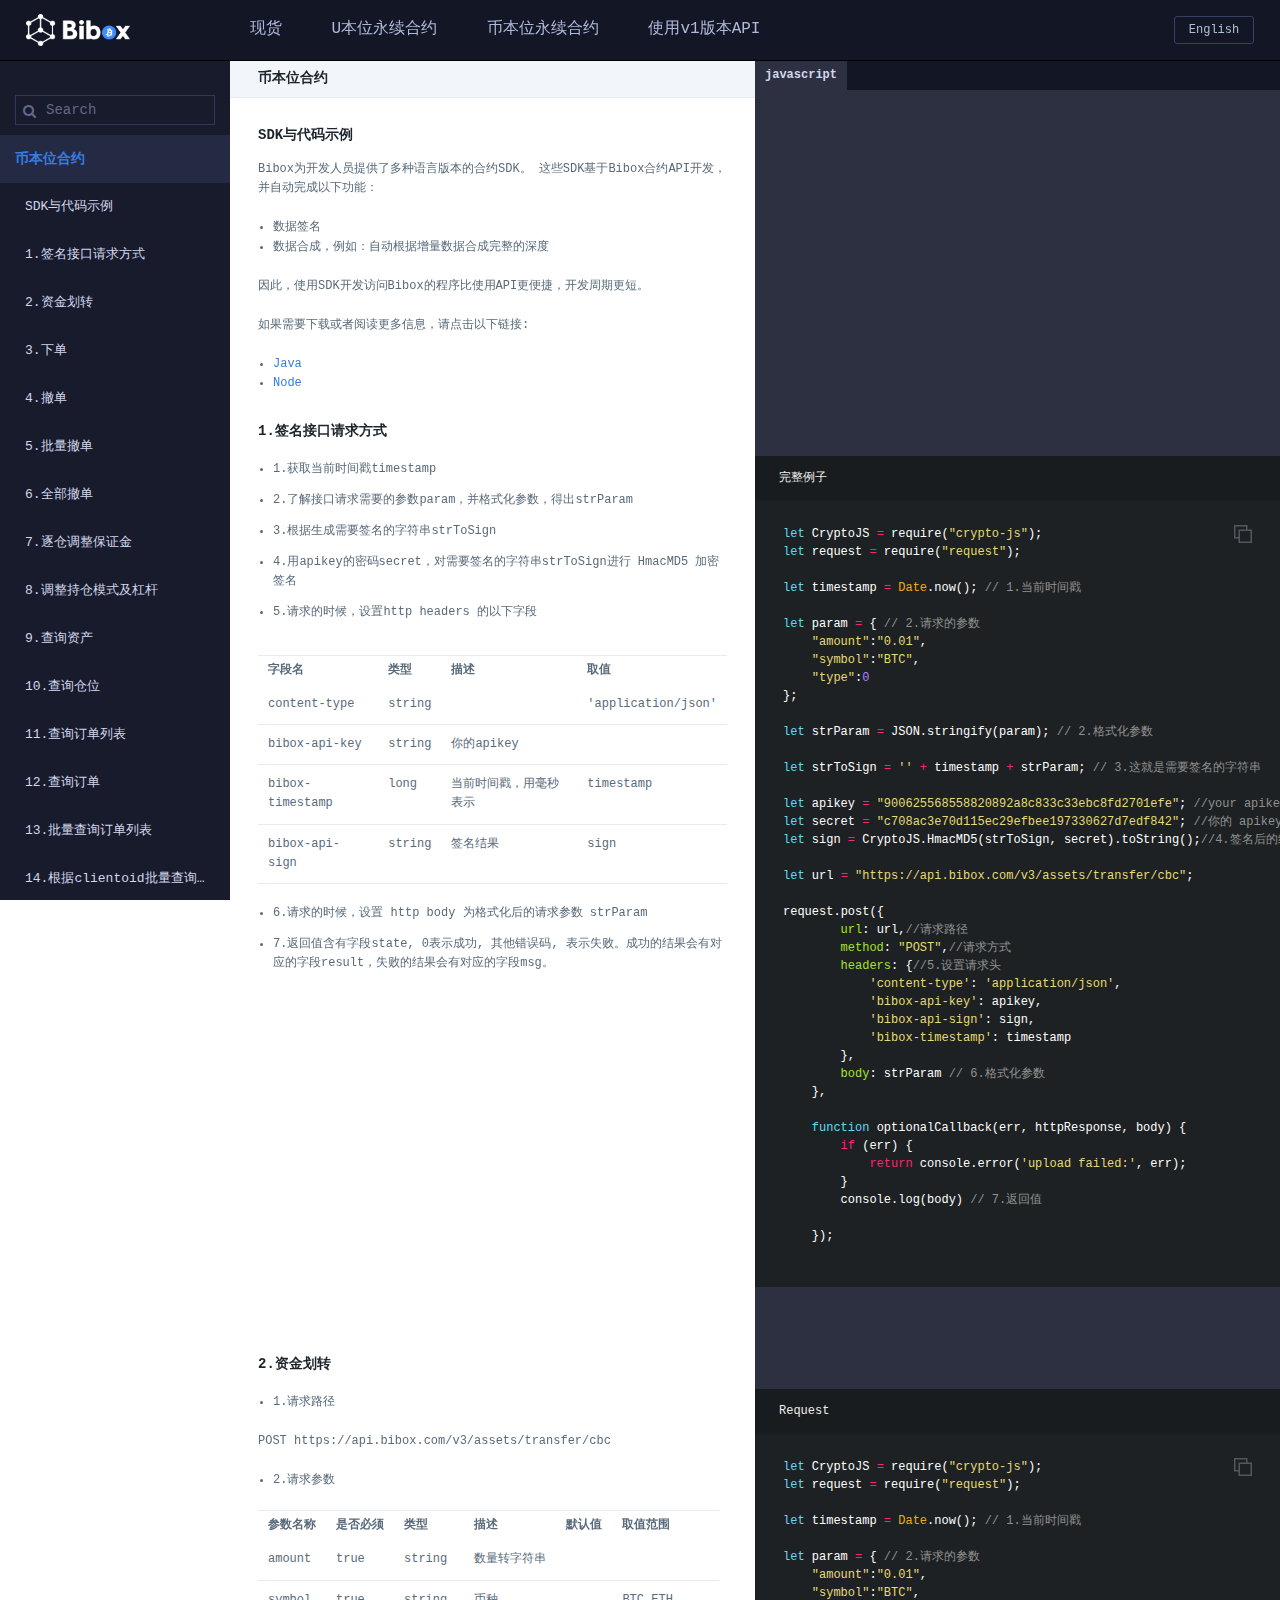
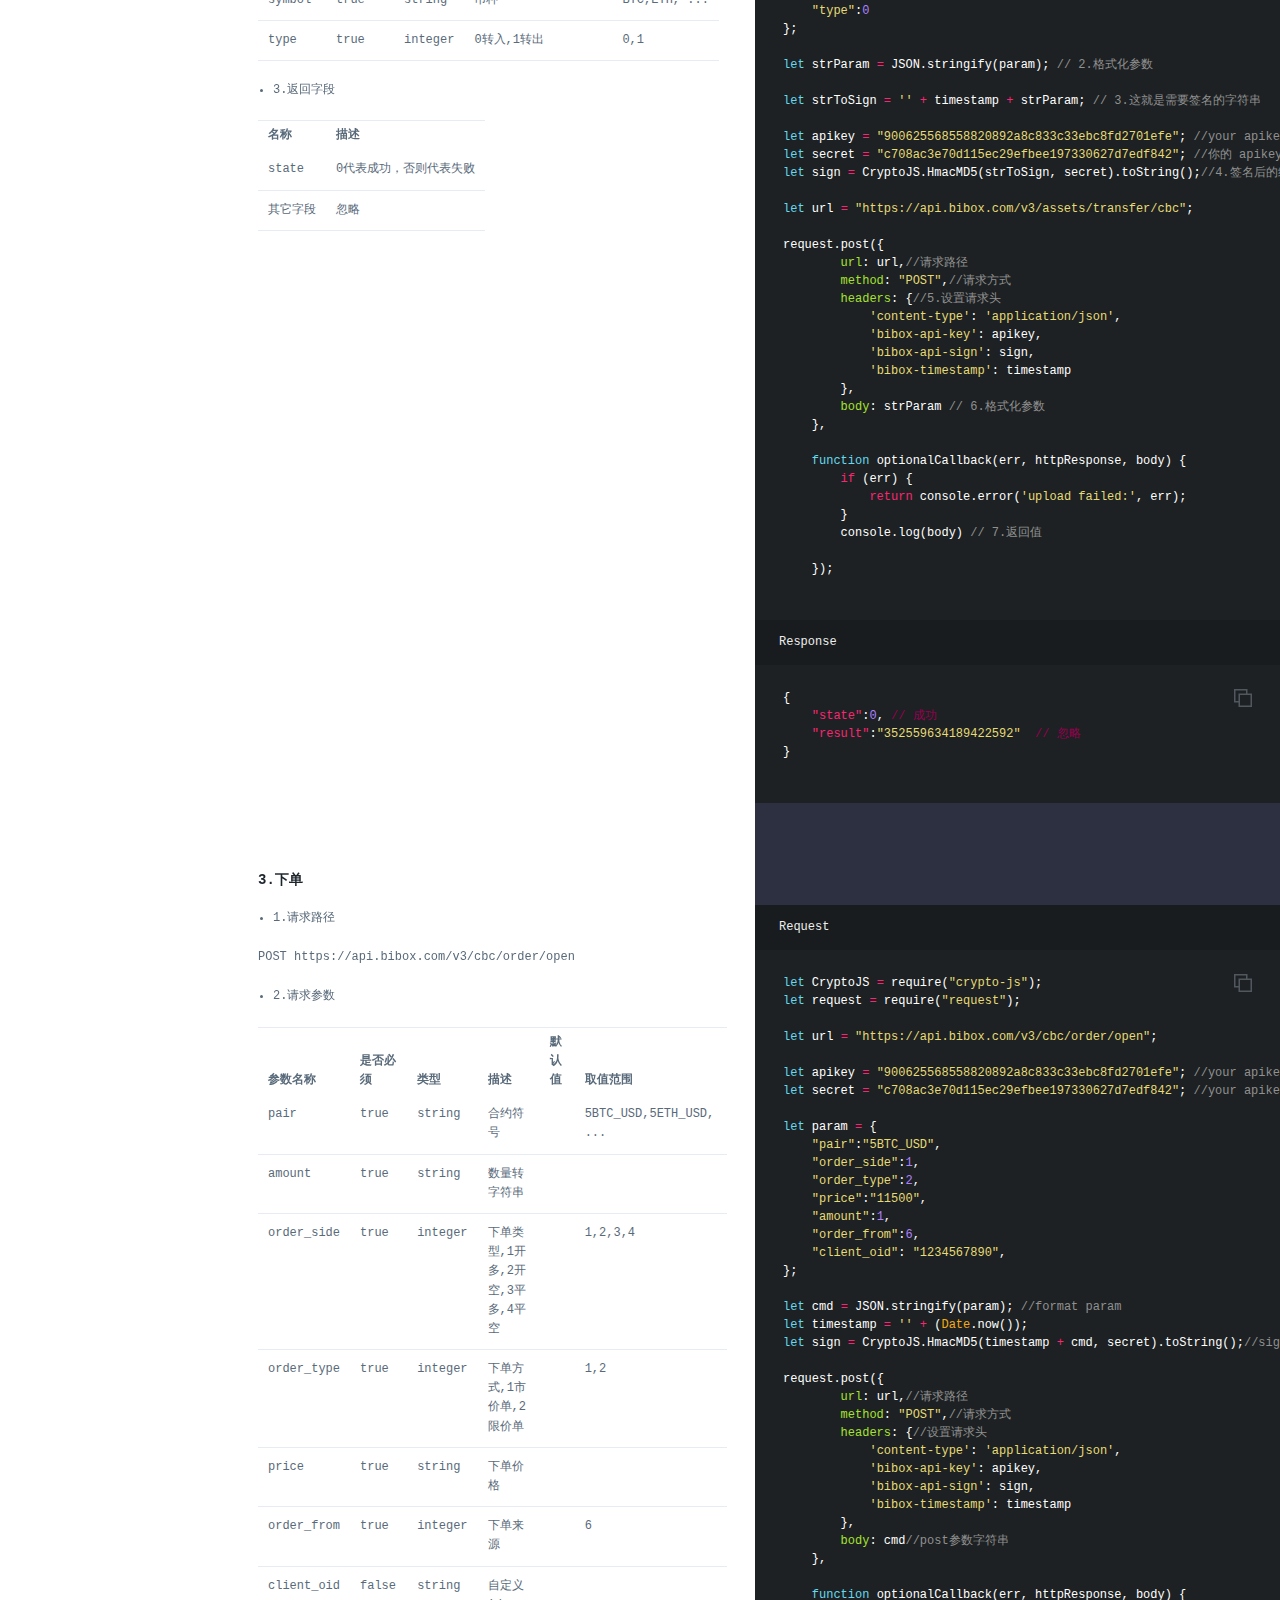
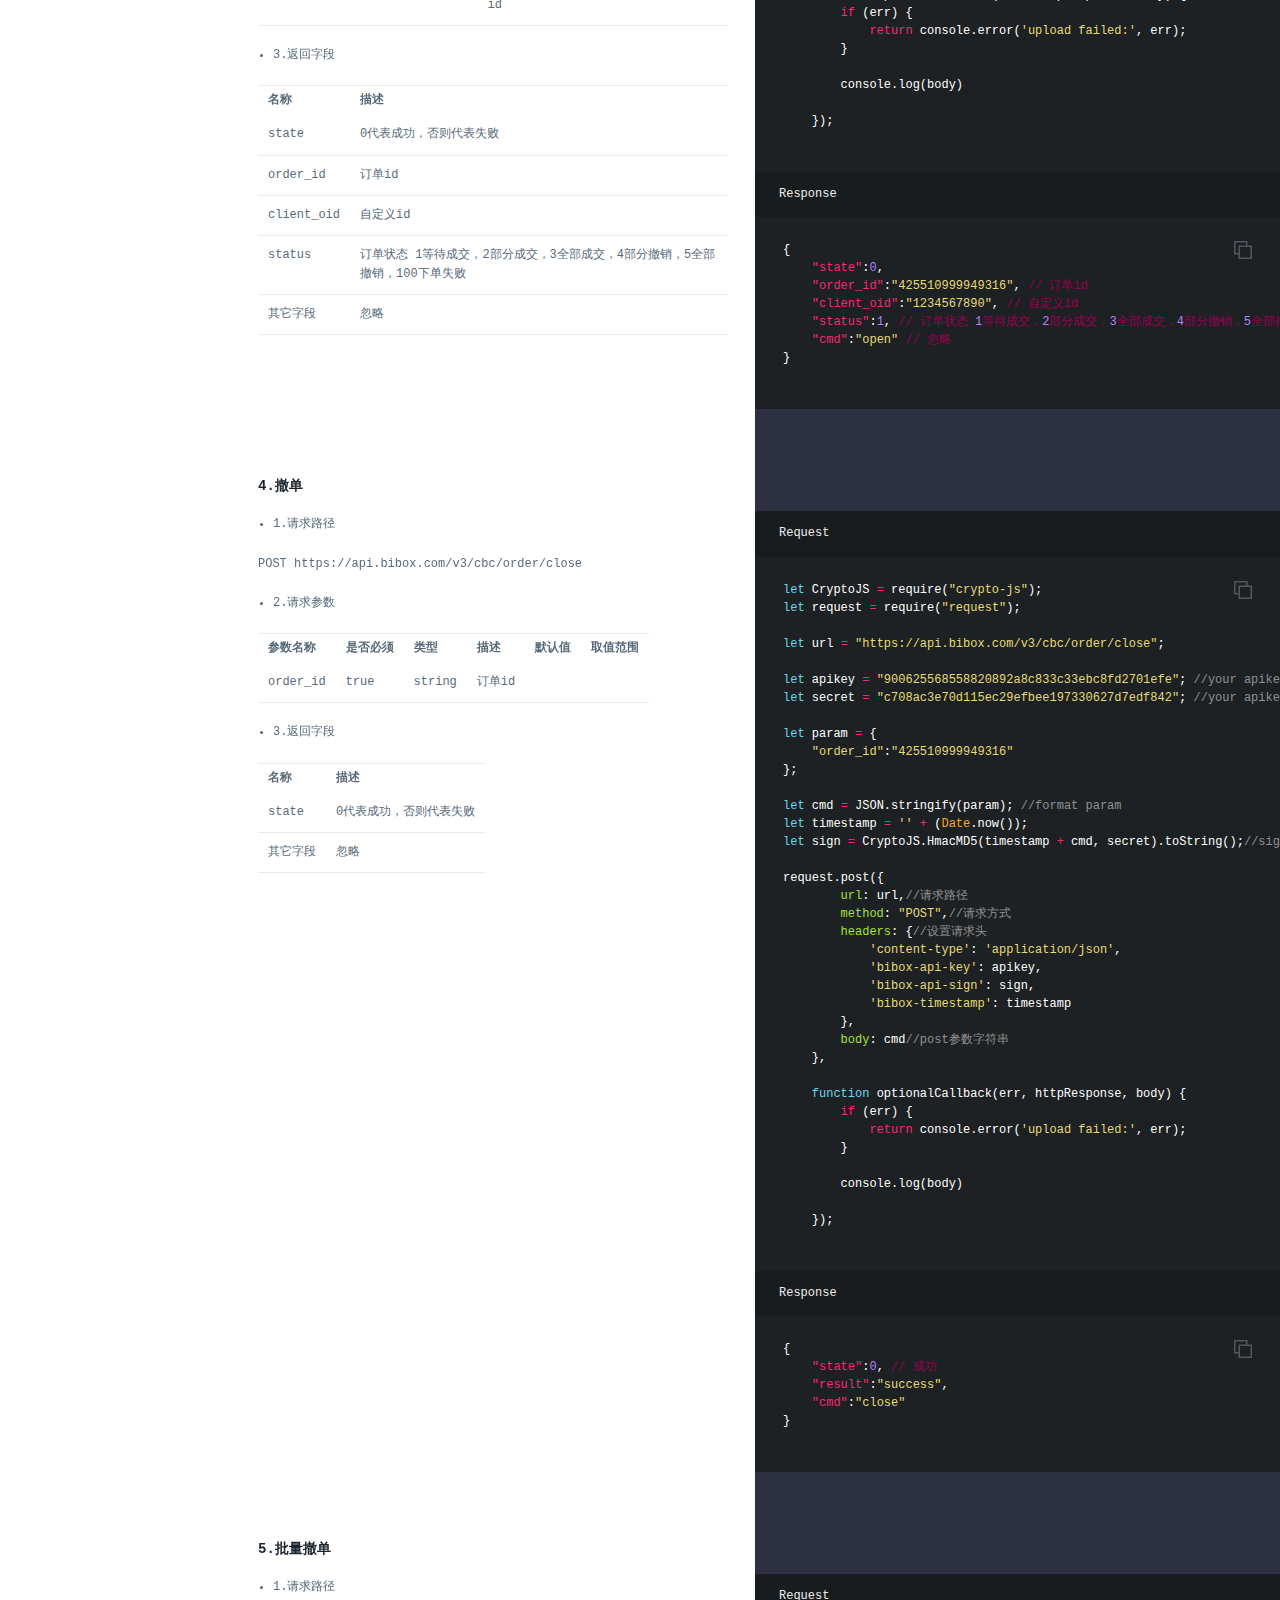
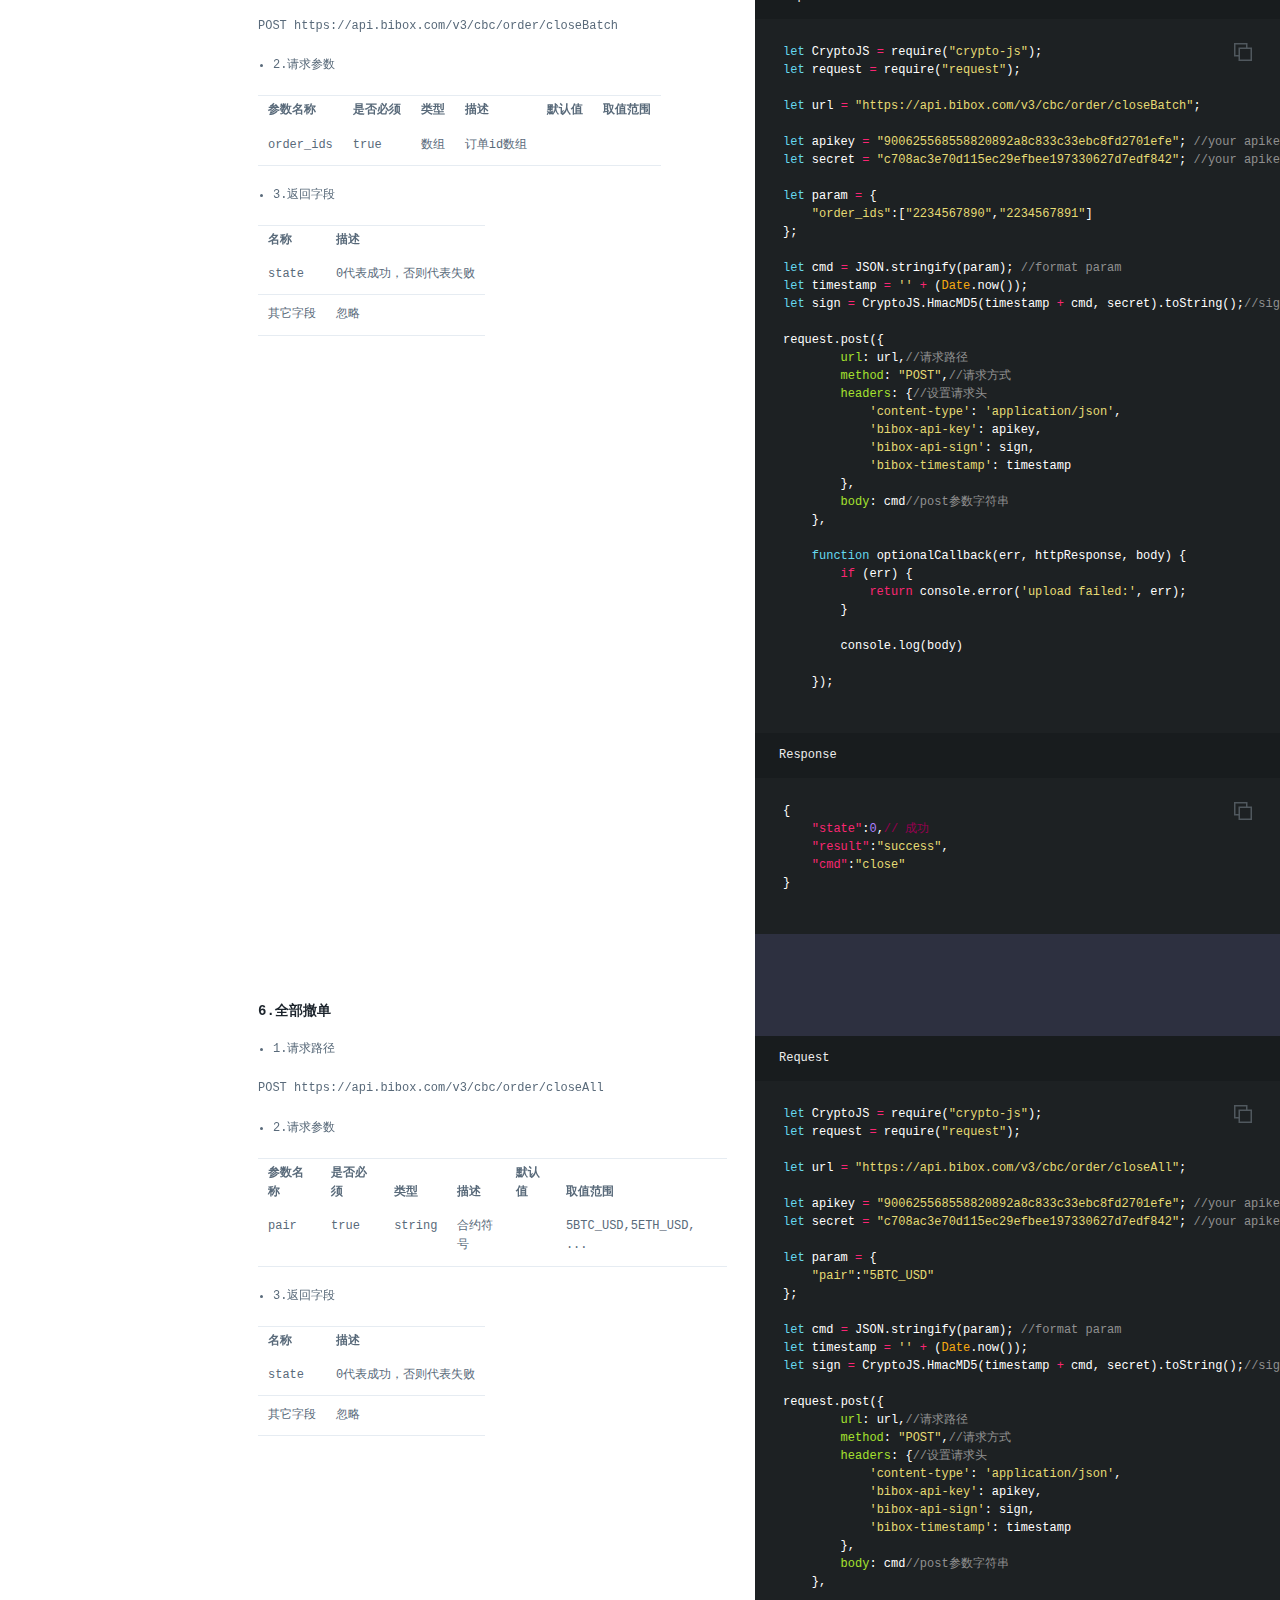
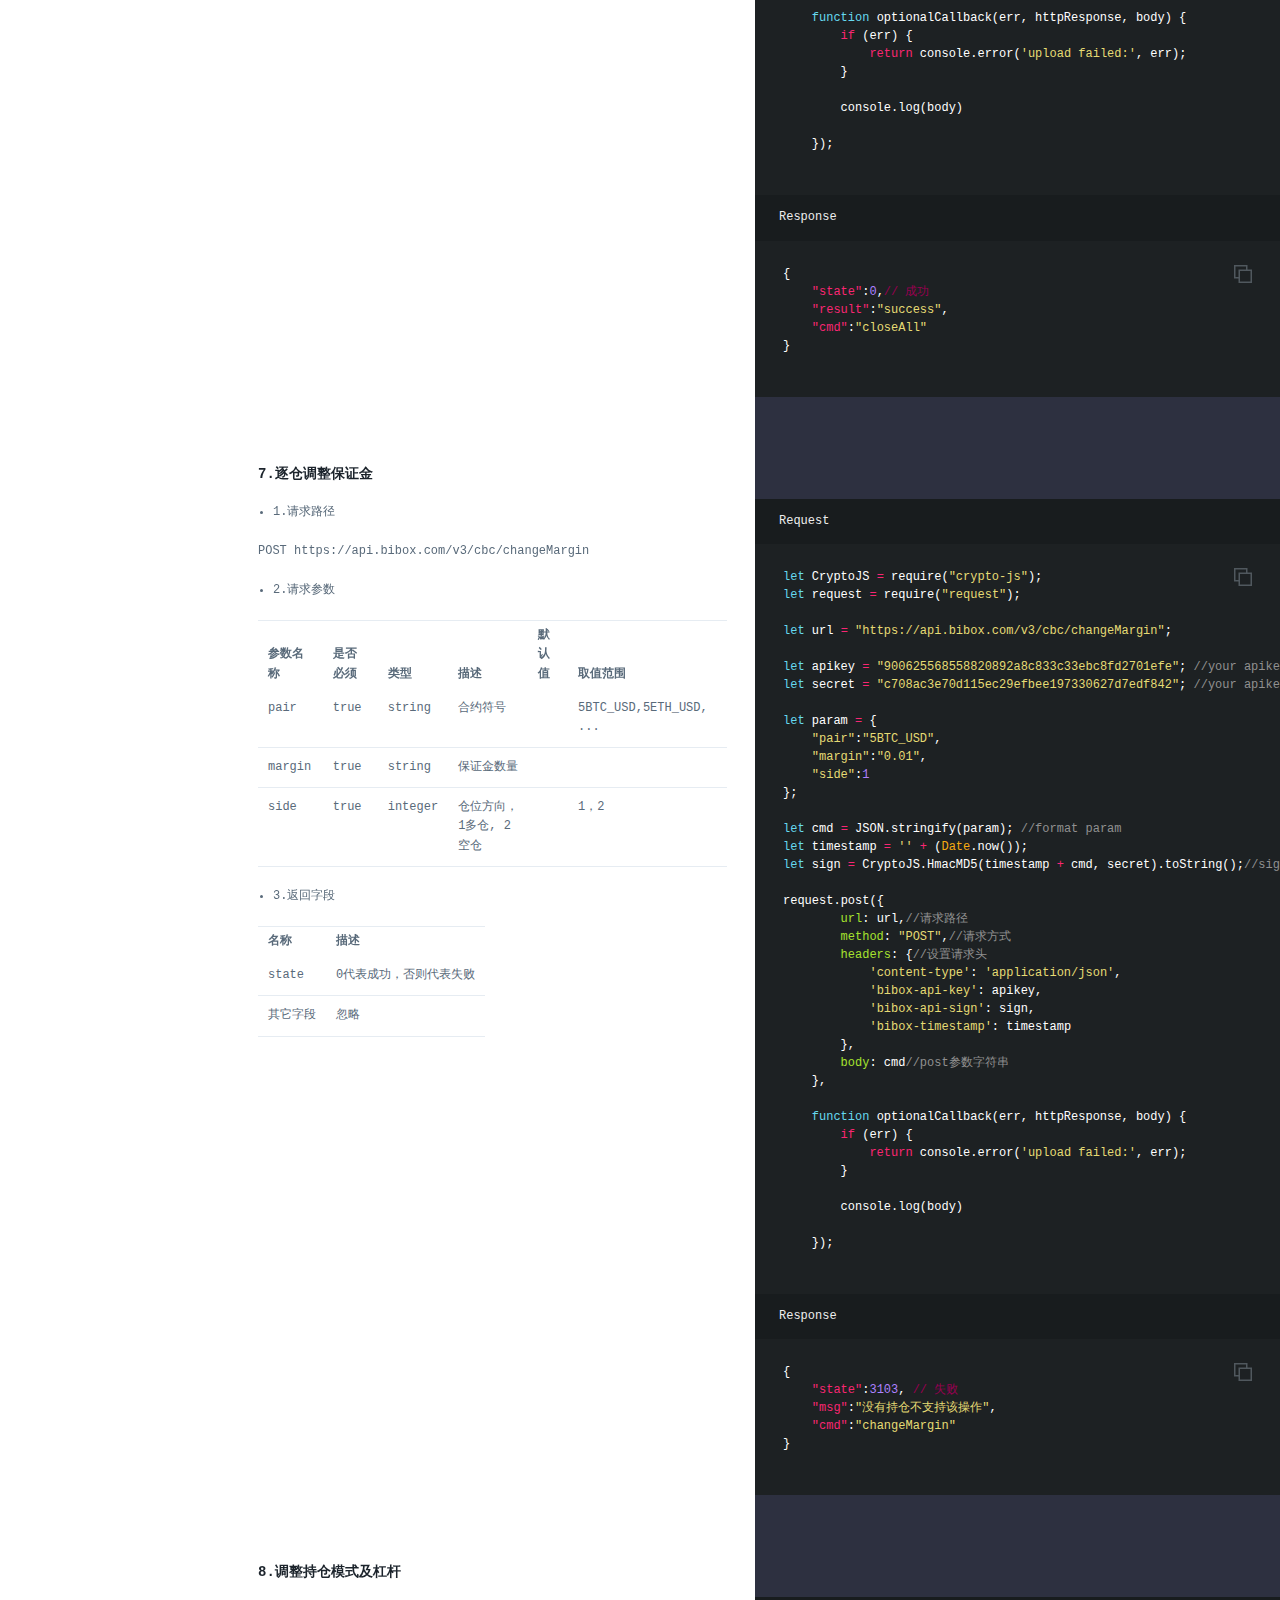
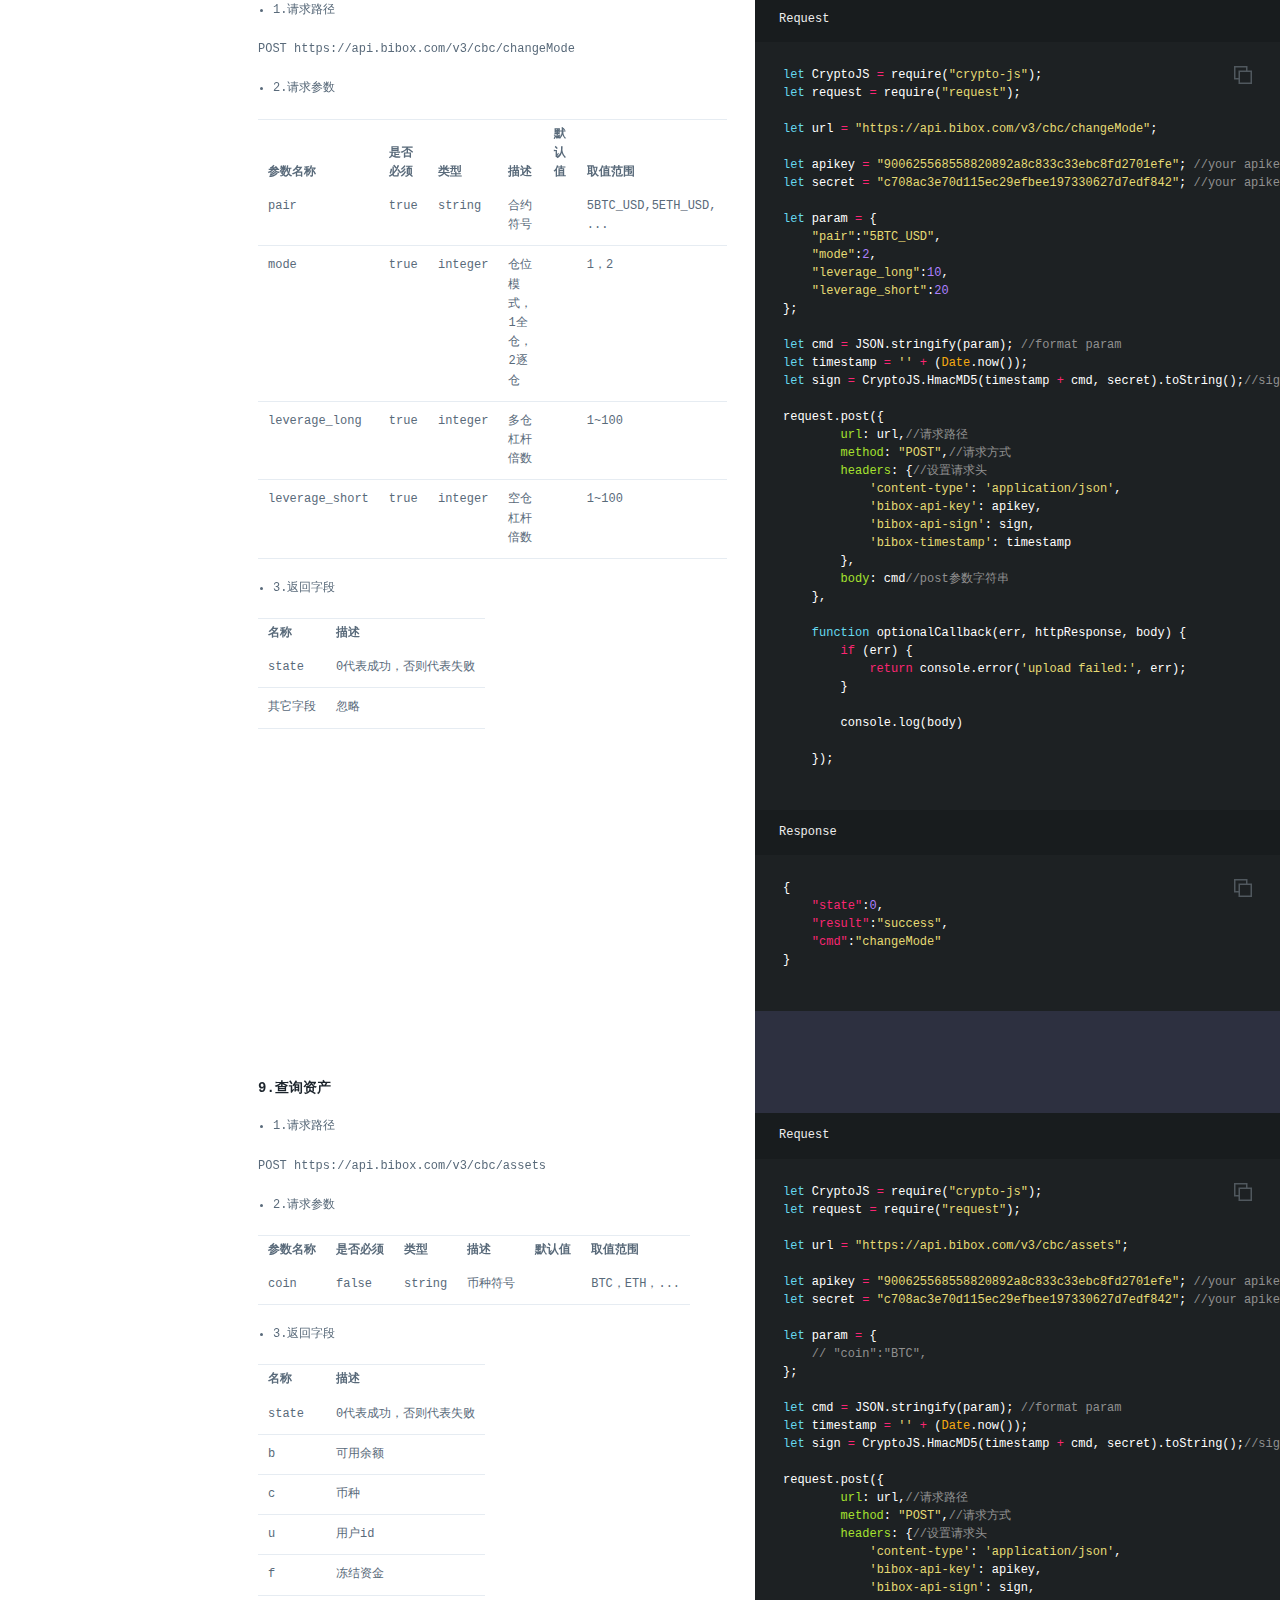
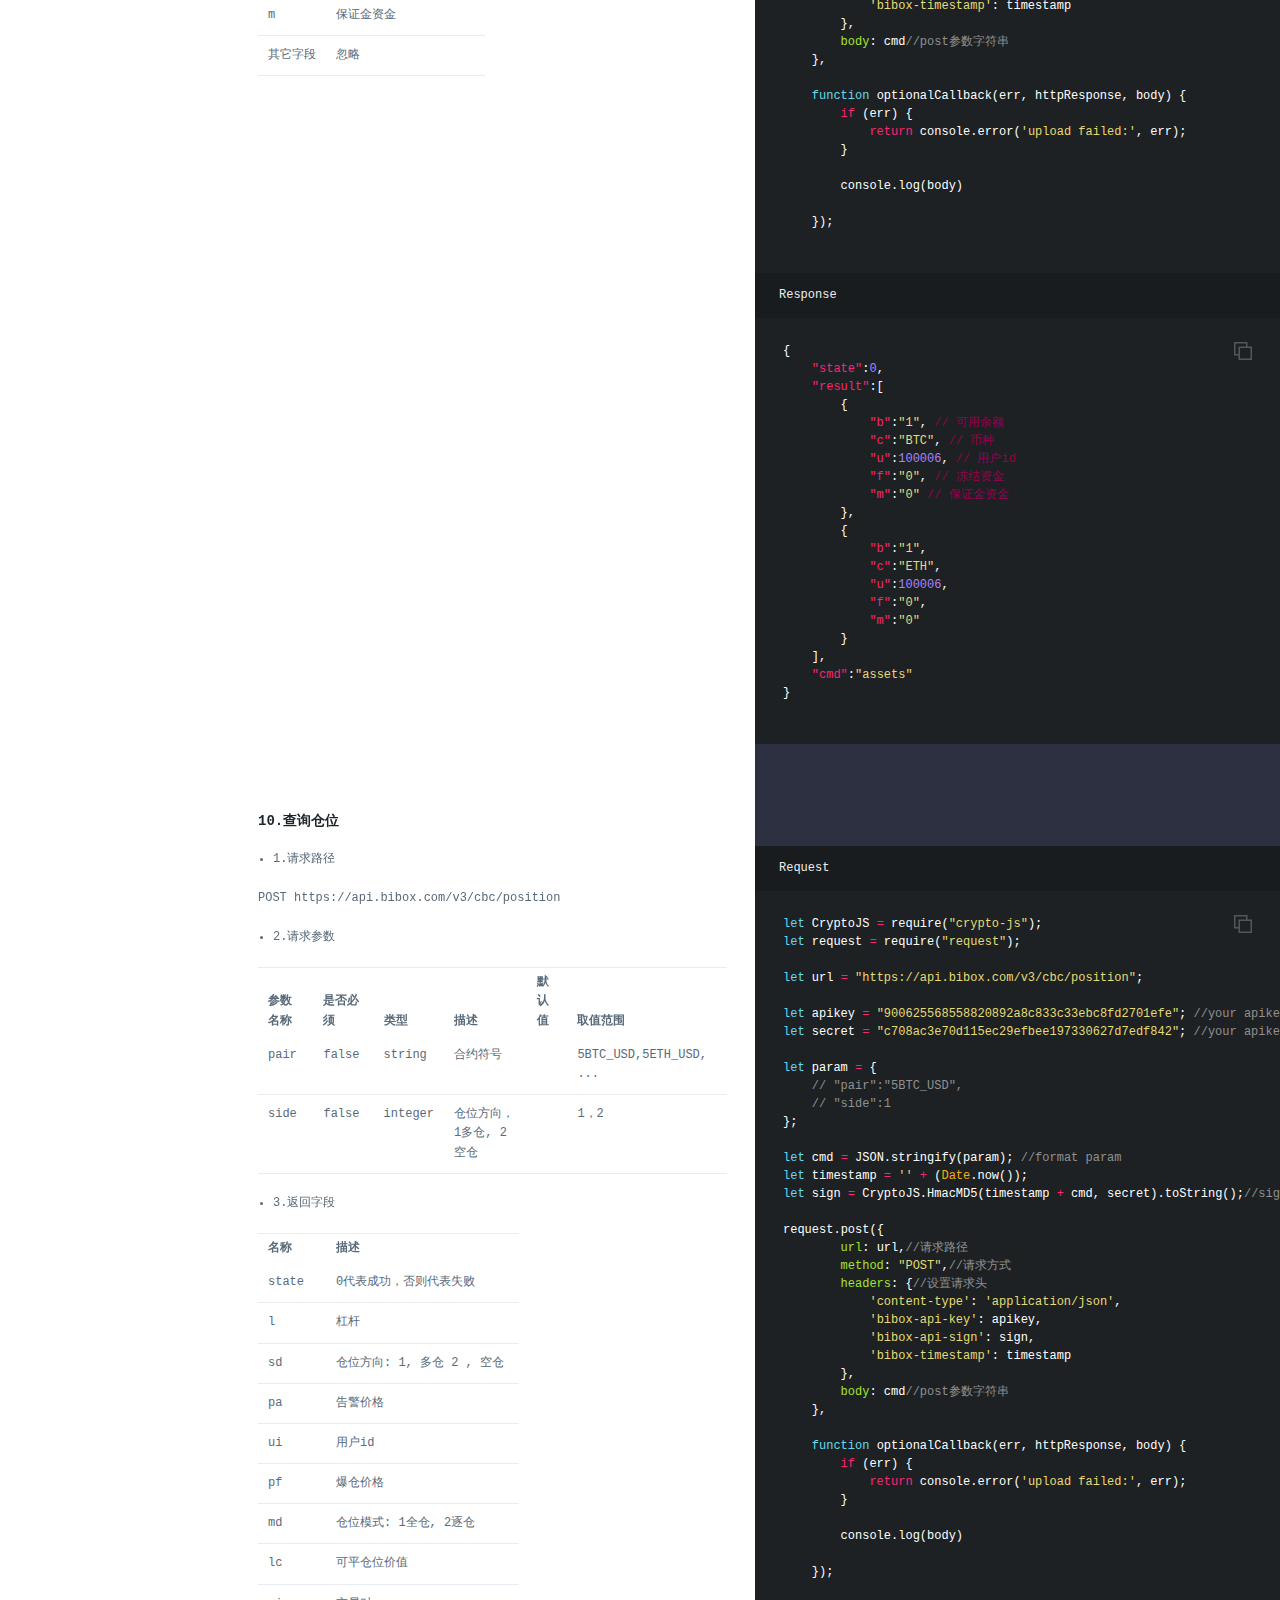
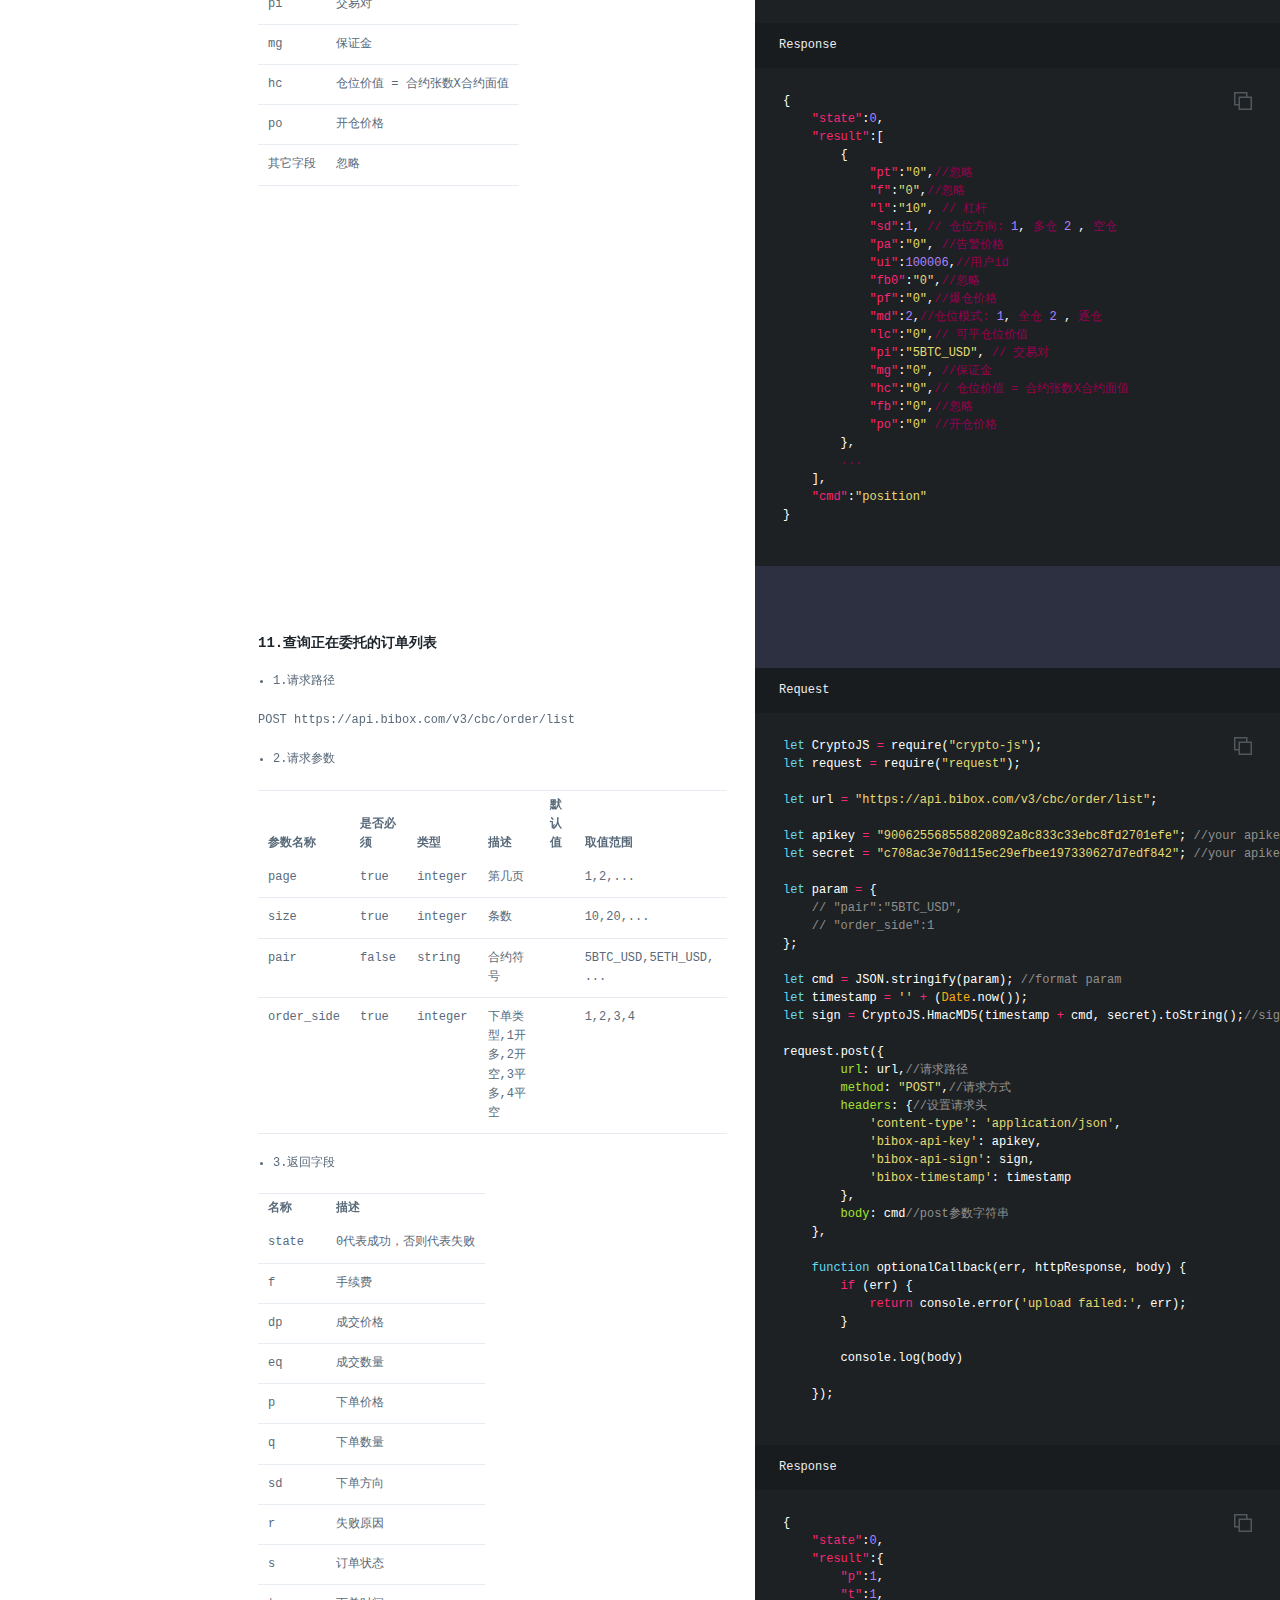
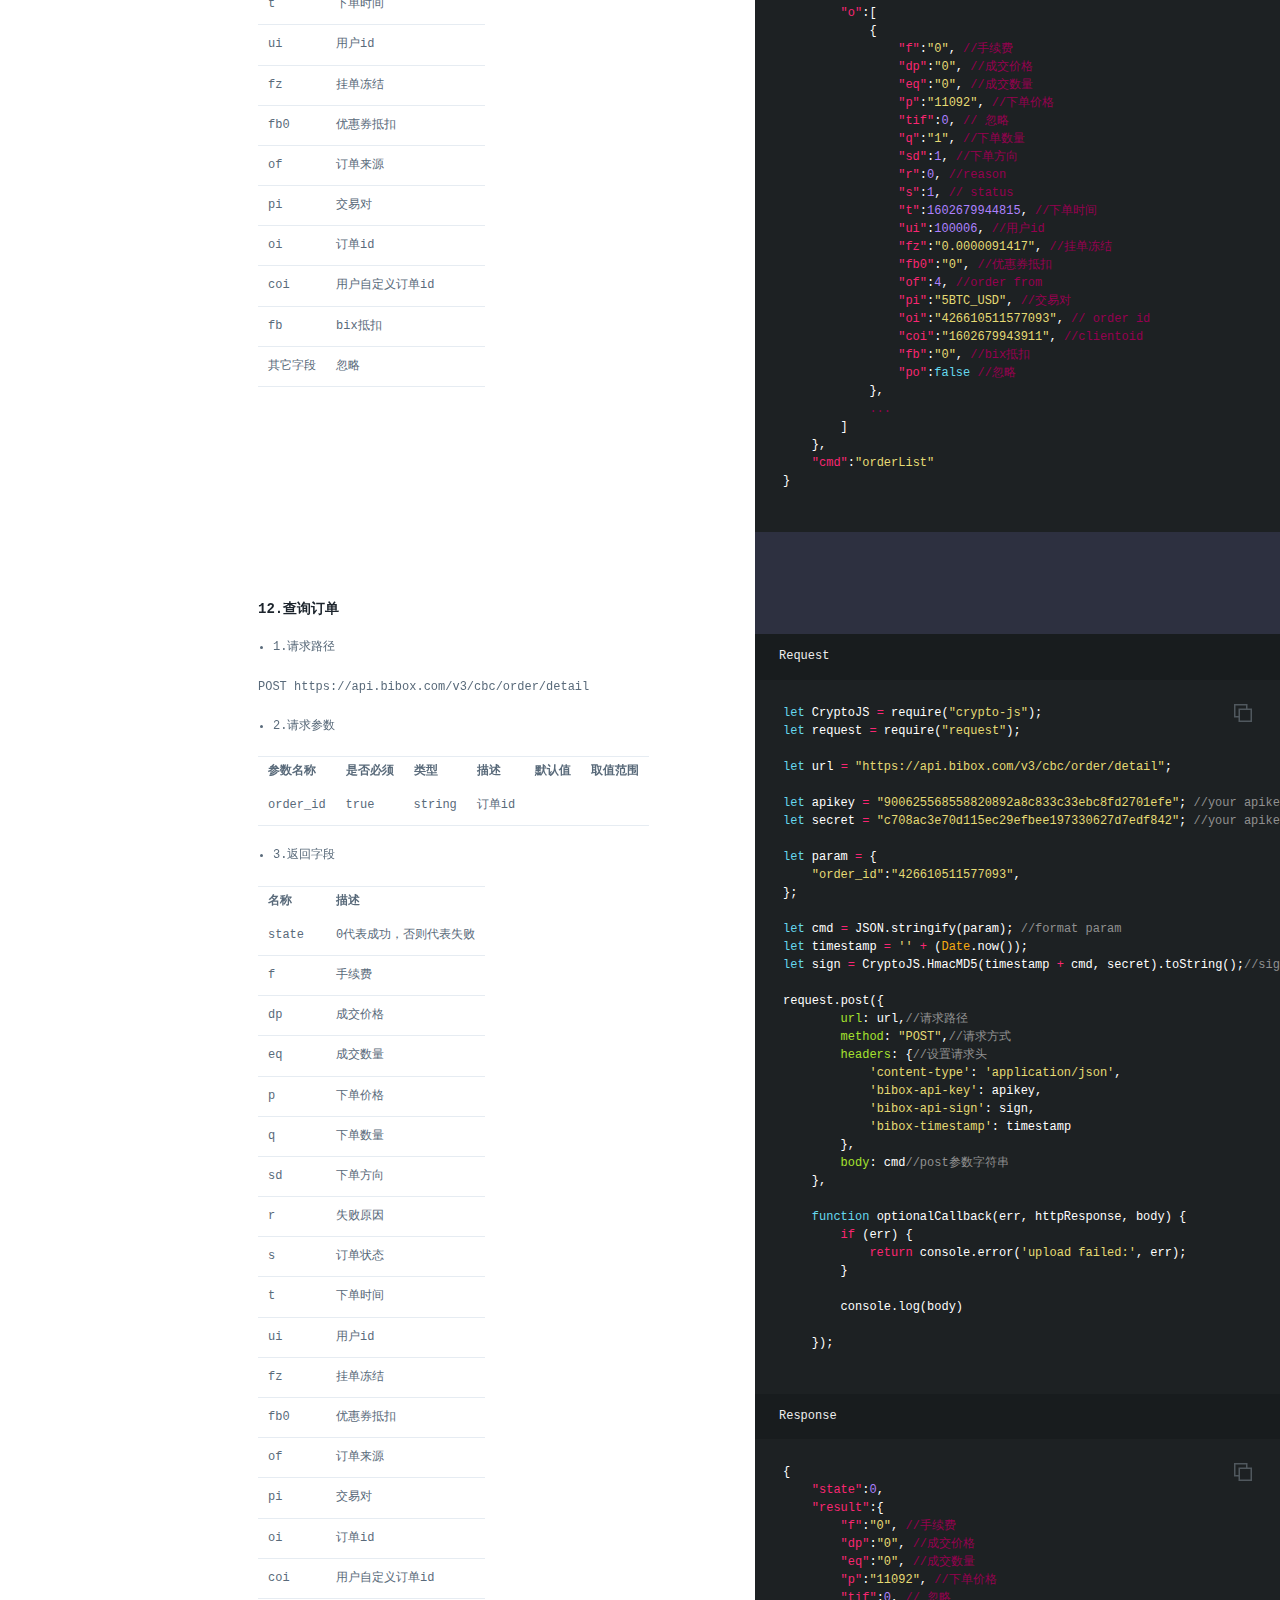
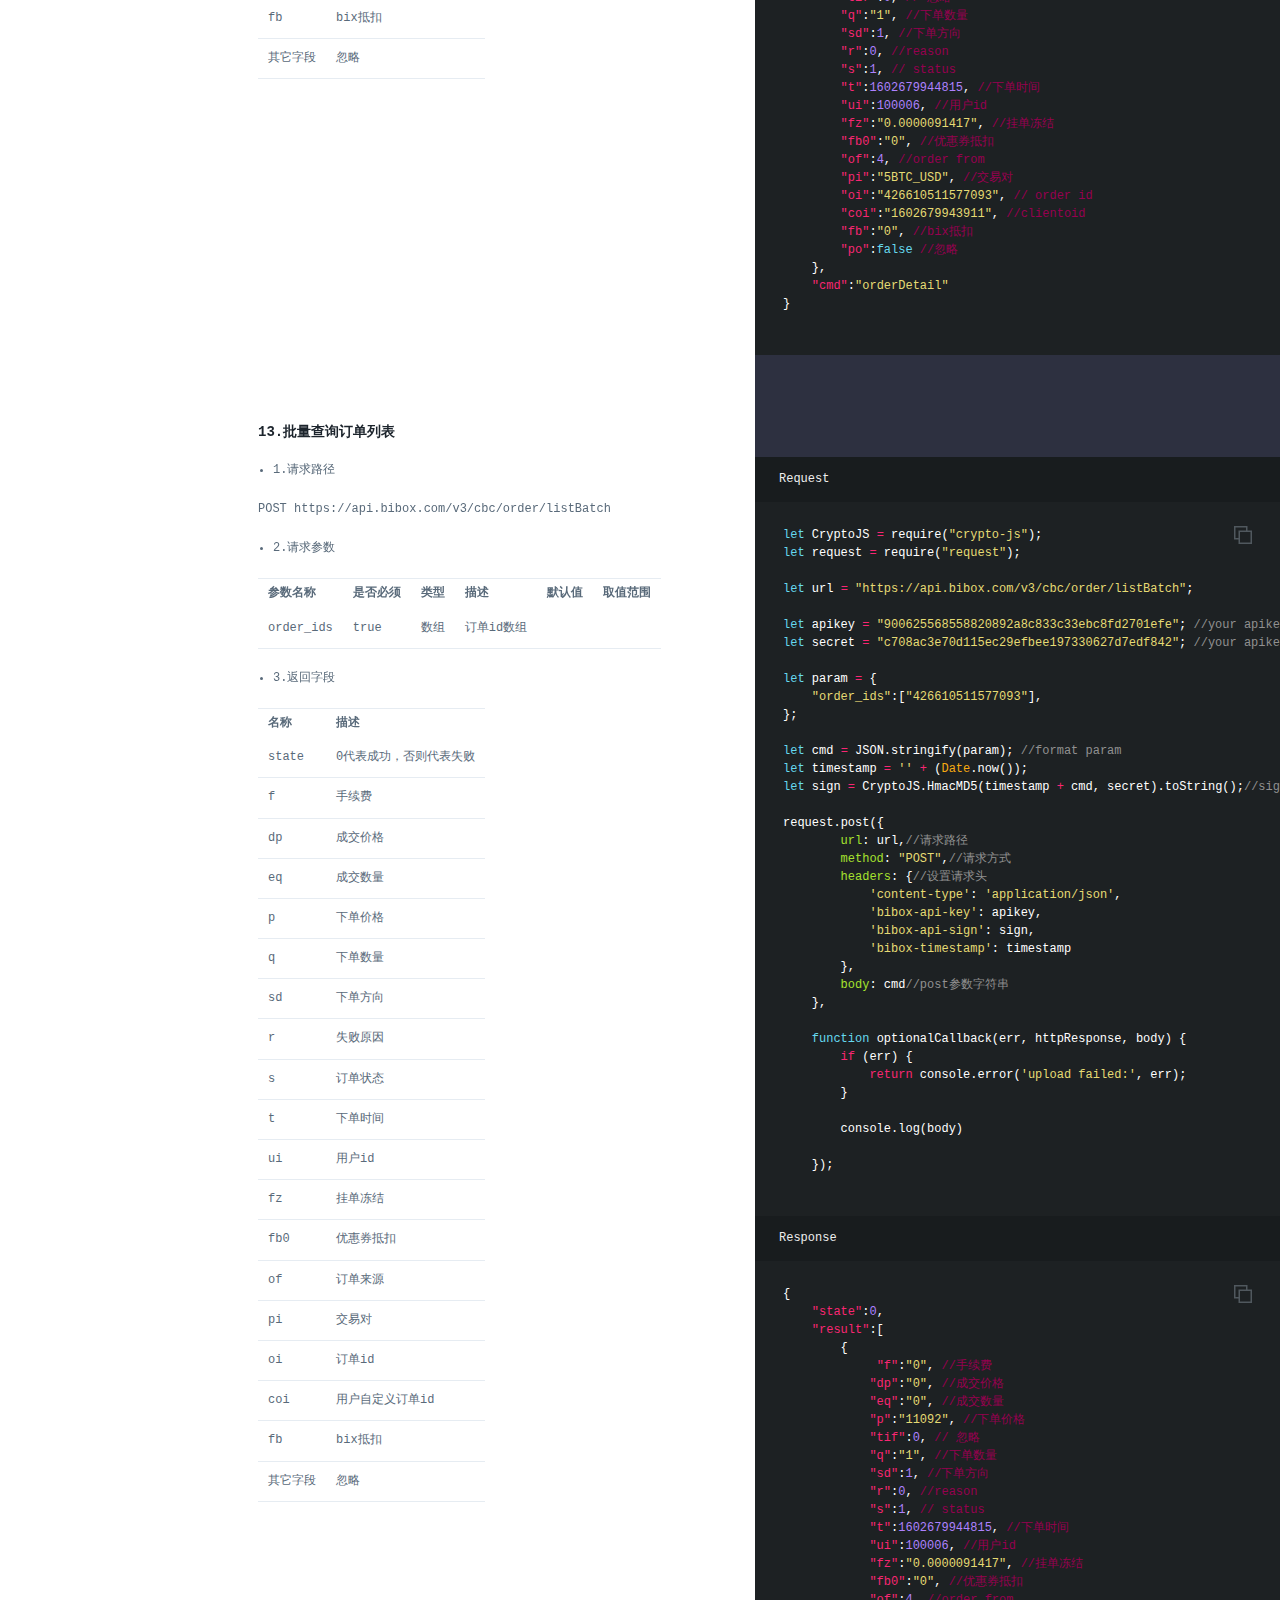
==== commit 59bb3f03: "Update index.html" ====
--- a/bc/zh/index.html
+++ b/bc/zh/index.html
@@ -1718,7 +1718,7 @@
 <td>忽略</td>
 </tr>
 </tbody></table>
-<h2 id='11'>11.查询订单列表</h2>
+<h2 id='11'>11.查询正在委托的订单列表</h2>
 <blockquote>
 <p>Request</p>
 </blockquote>
@@ -1781,6 +1781,22 @@
 <th>取值范围</th>
 </tr>
 </thead><tbody>
+<tr>
+<td>page</td>
+<td>true</td>
+<td>integer</td>
+<td>第几页</td>
+<td></td>
+<td>1,2,...</td>
+</tr>
+<tr>
+<td>size</td>
+<td>true</td>
+<td>integer</td>
+<td>条数</td>
+<td></td>
+<td>10,20,...</td>
+</tr>
 <tr>
 <td>pair</td>
 <td>false</td>
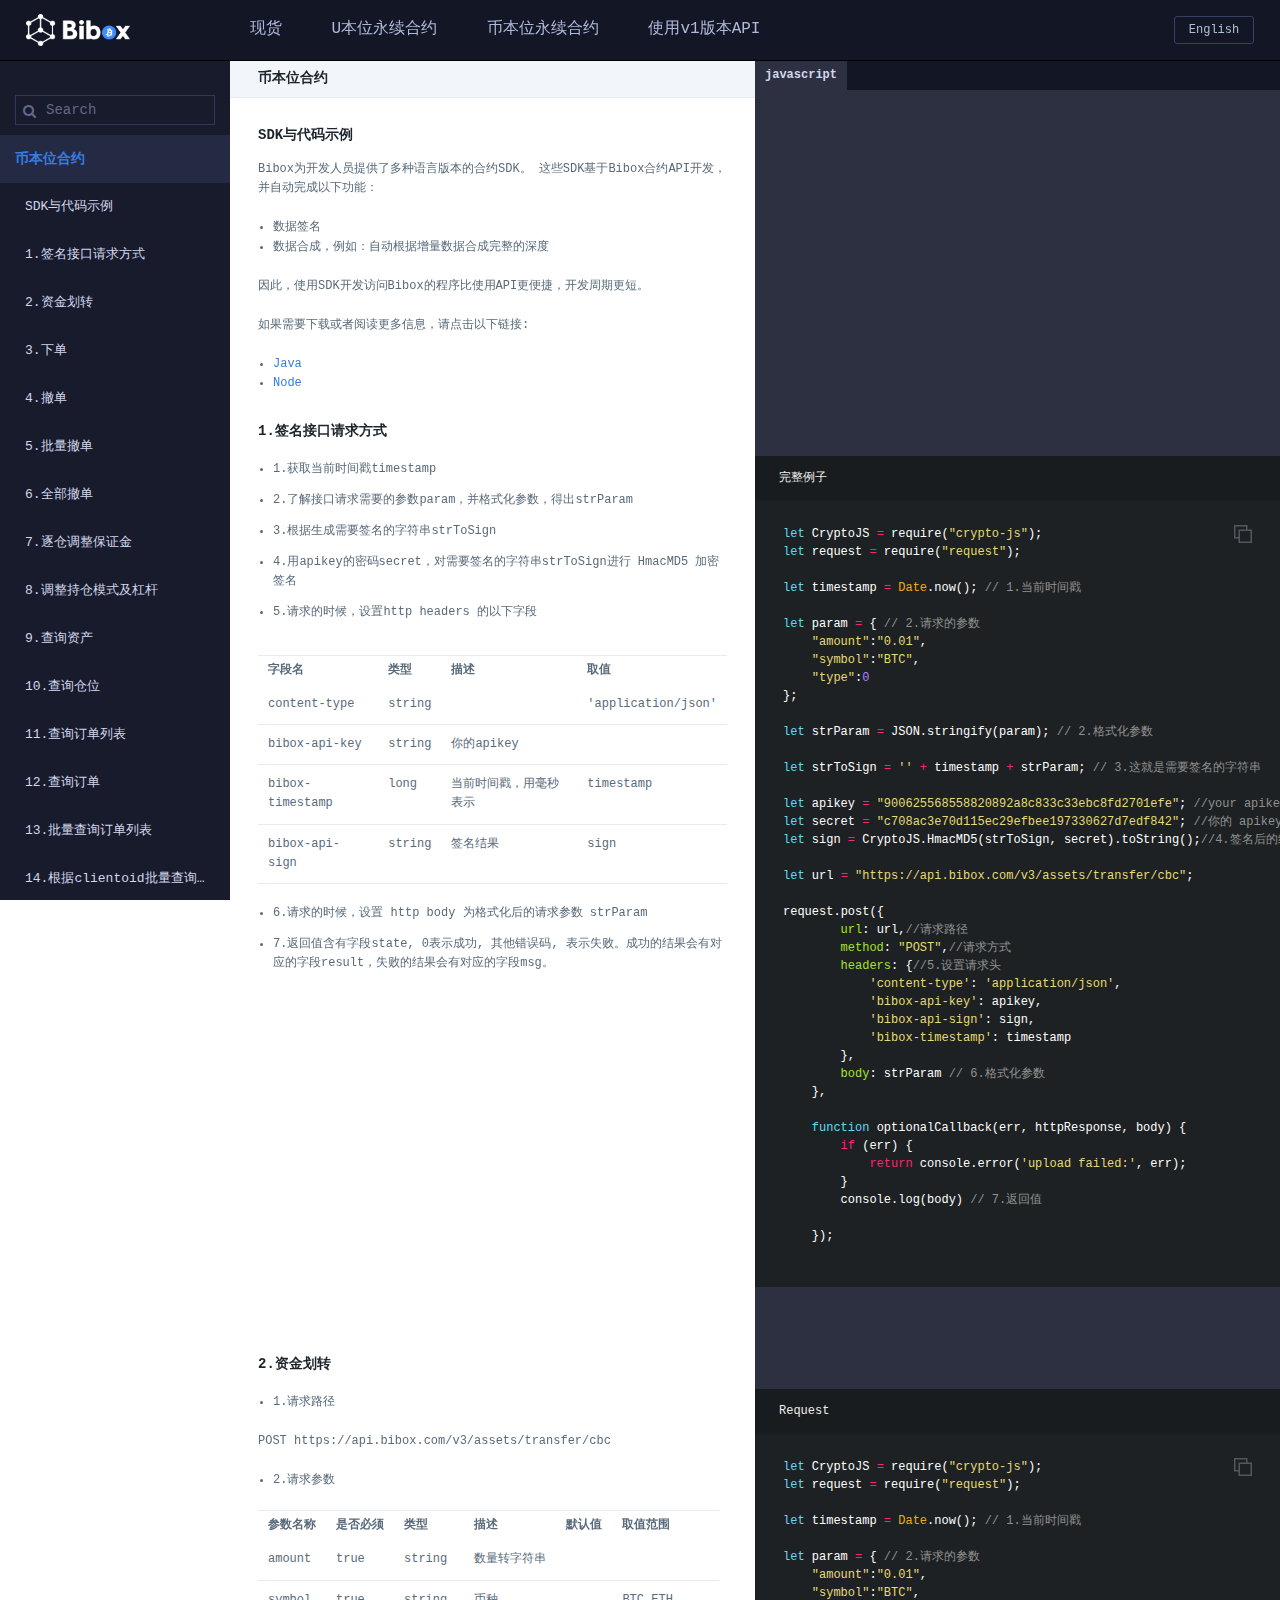
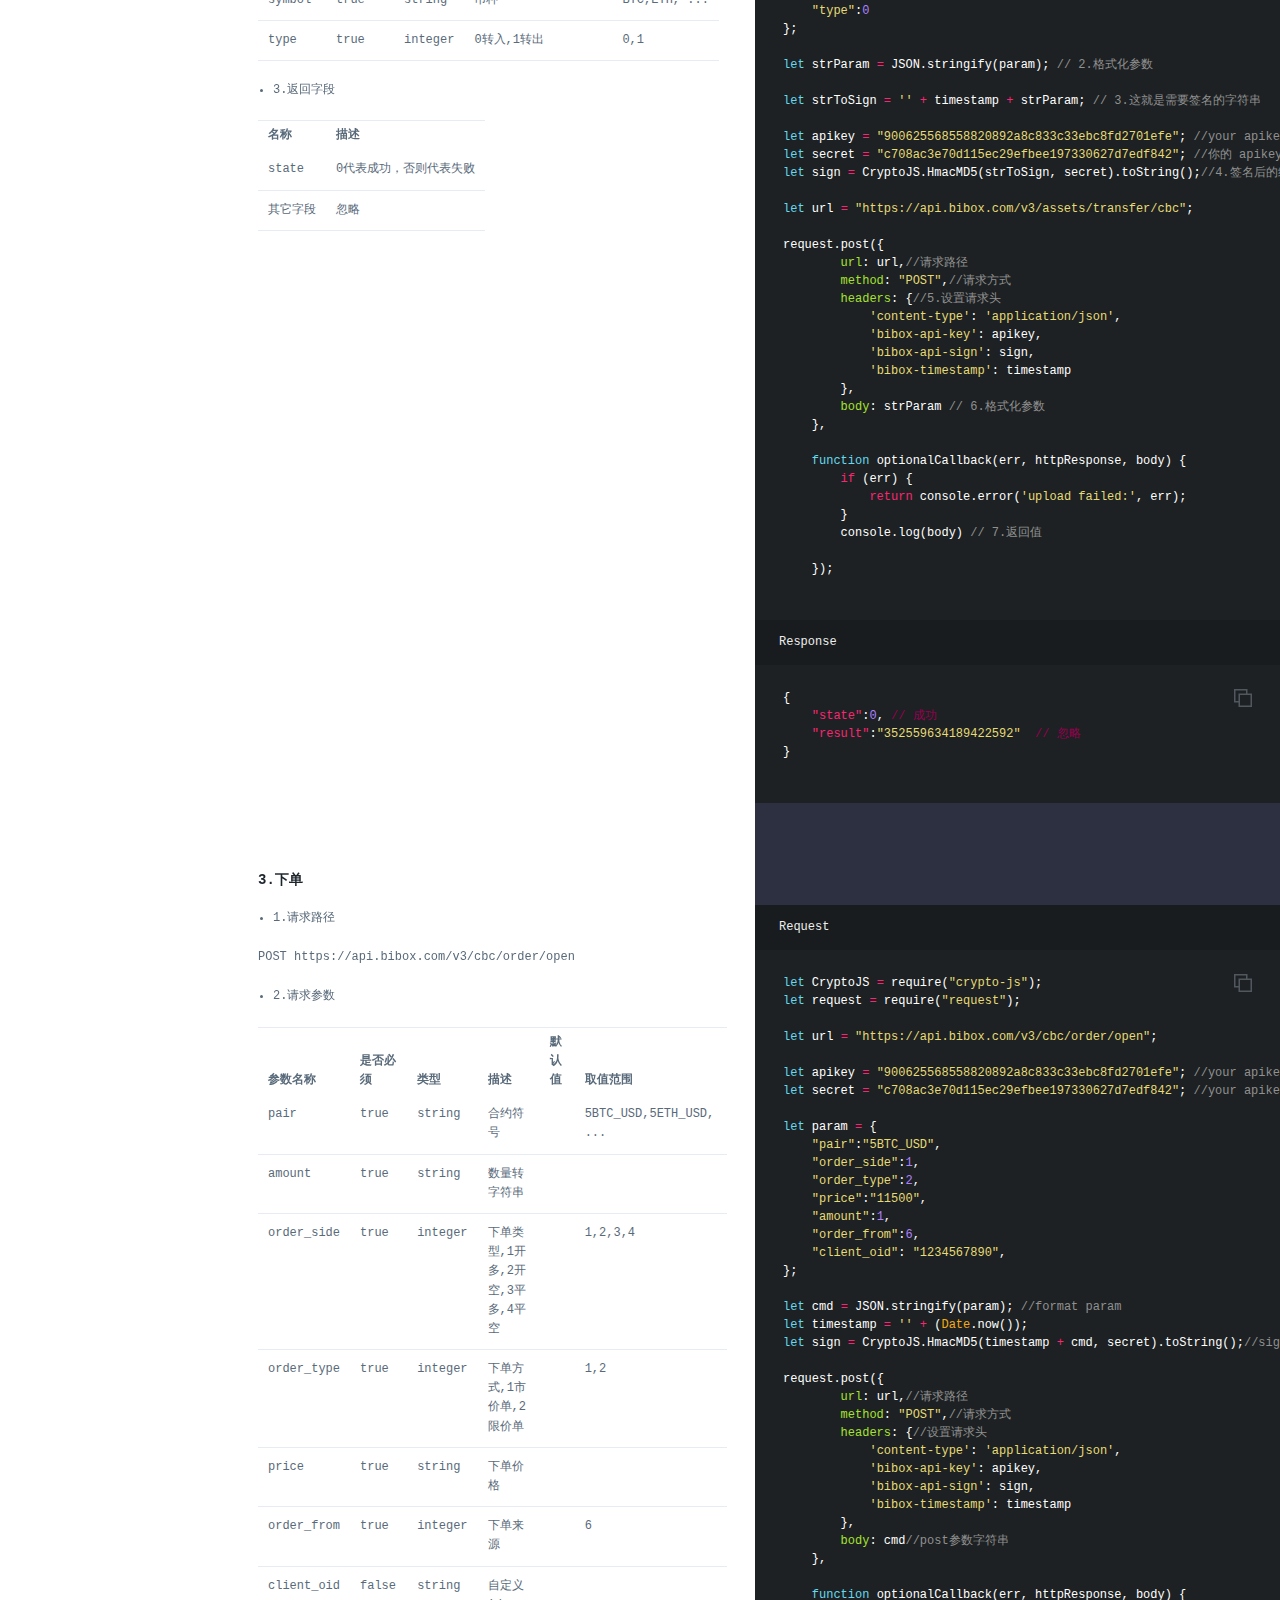
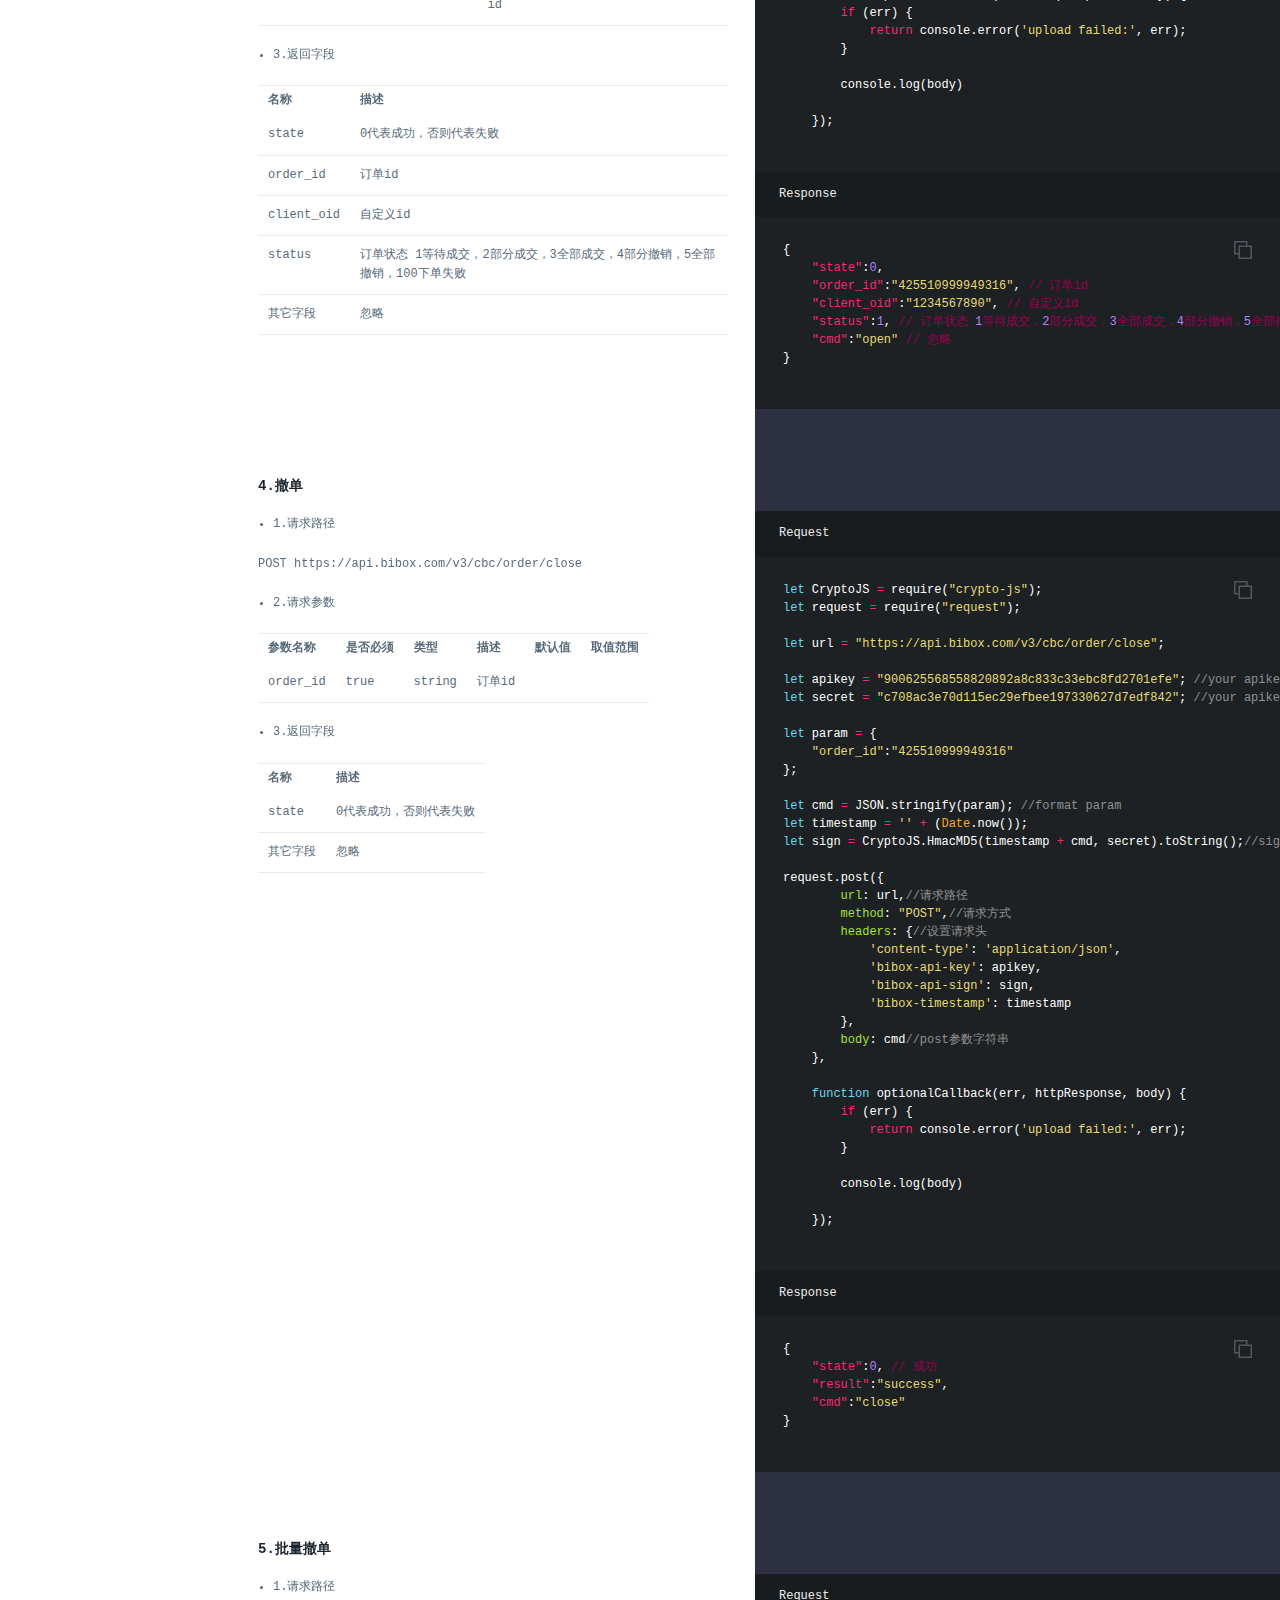
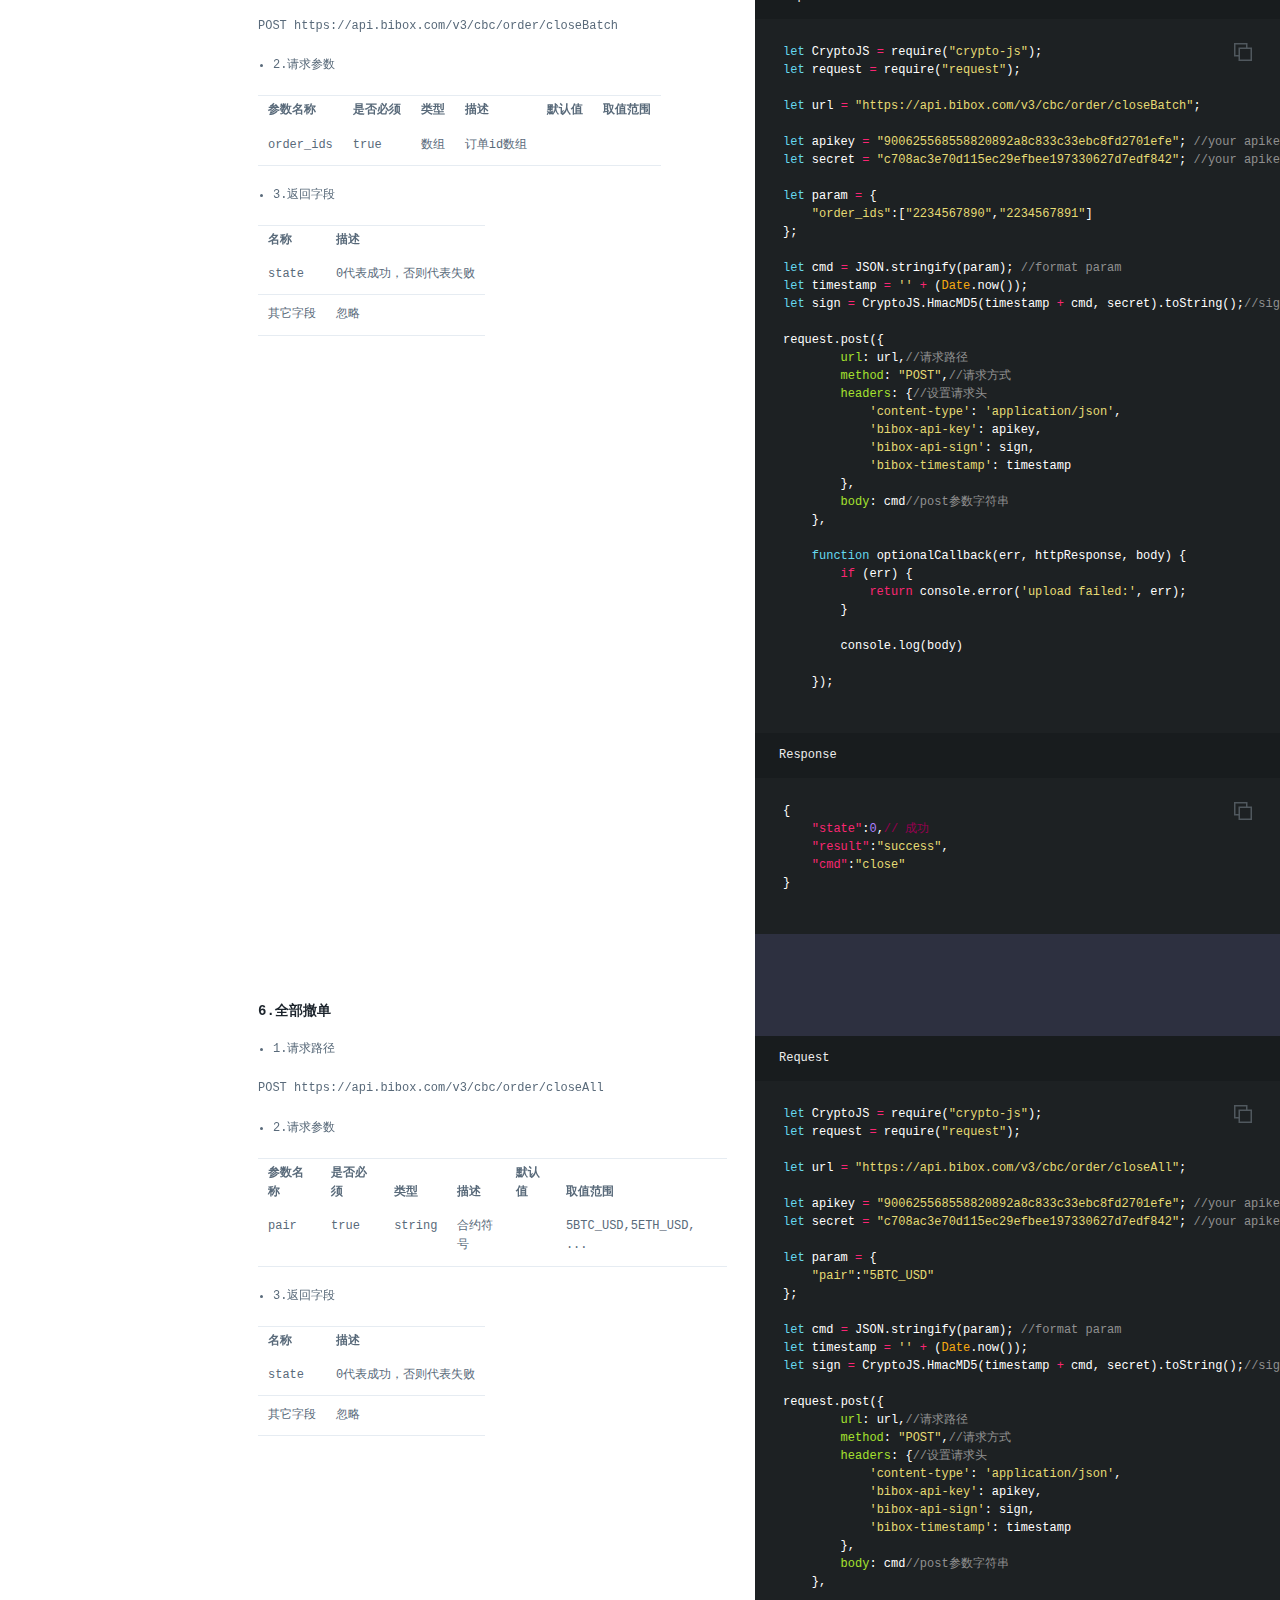
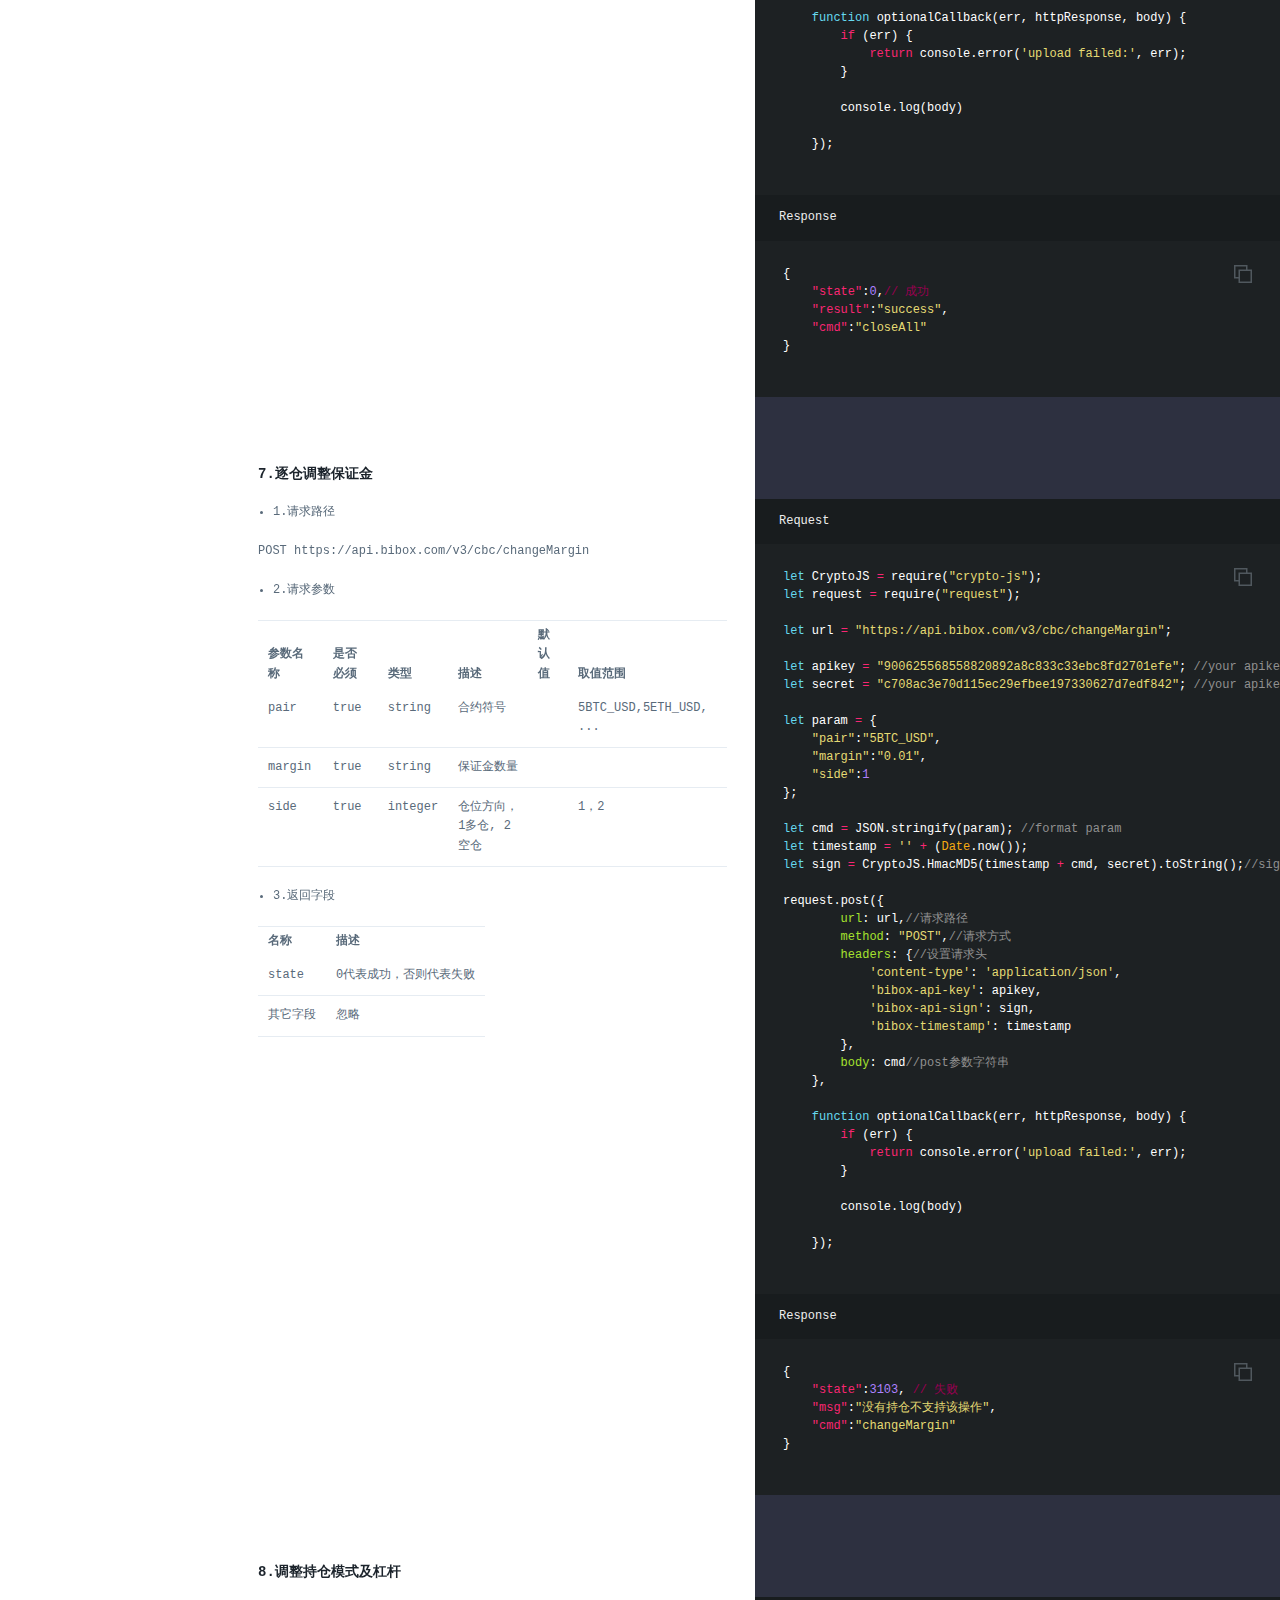
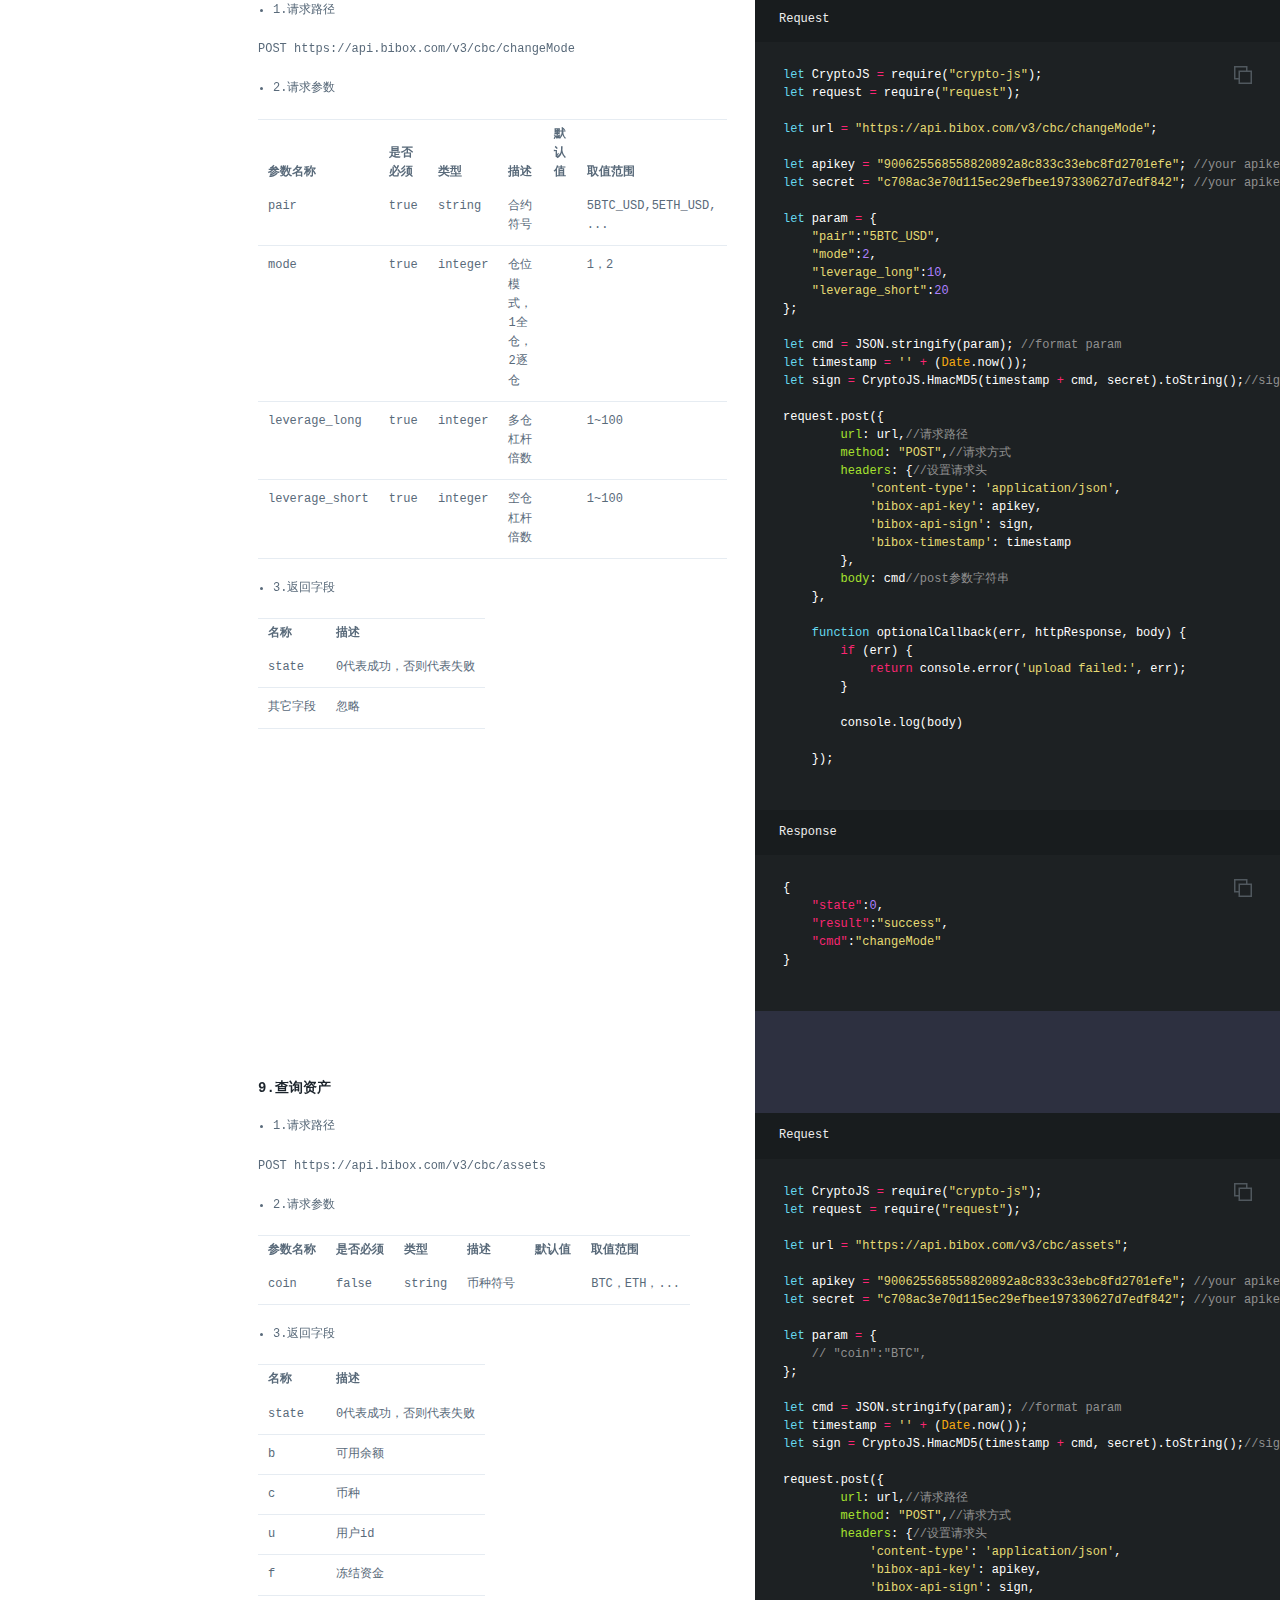
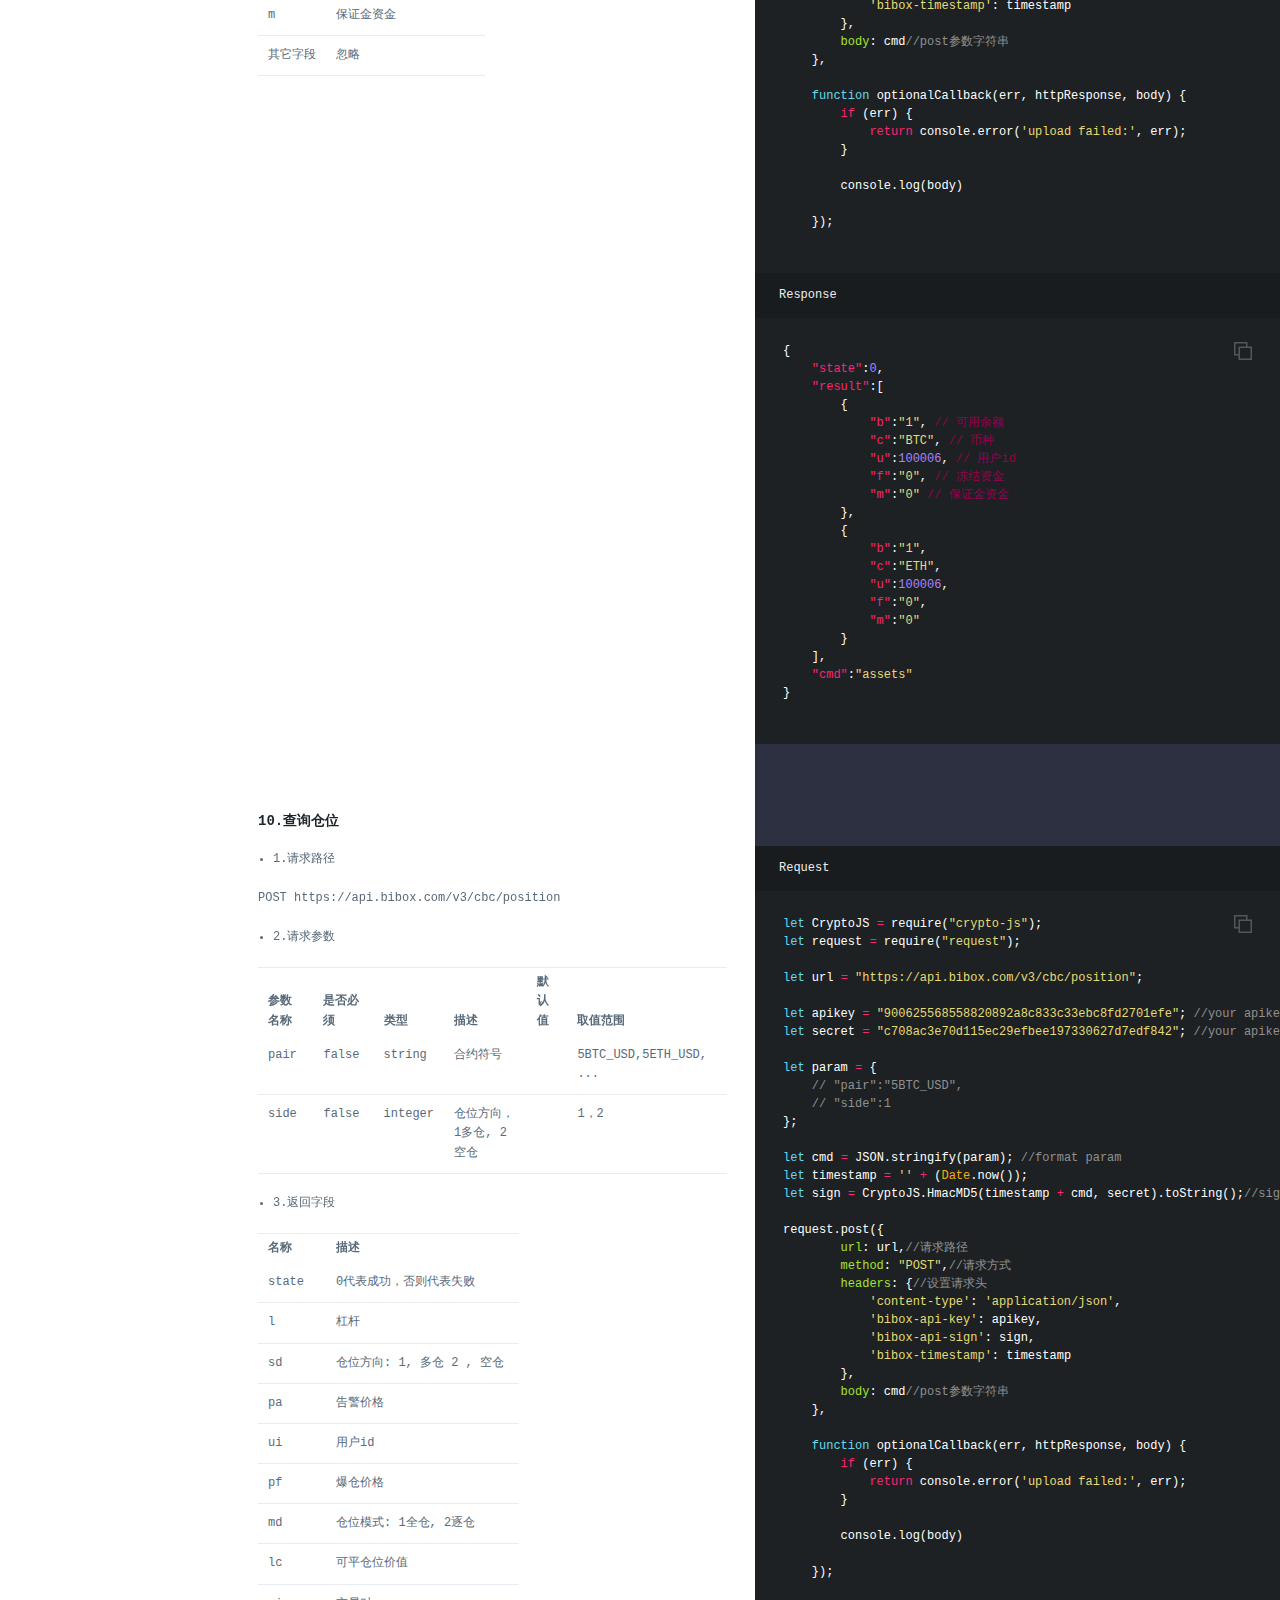
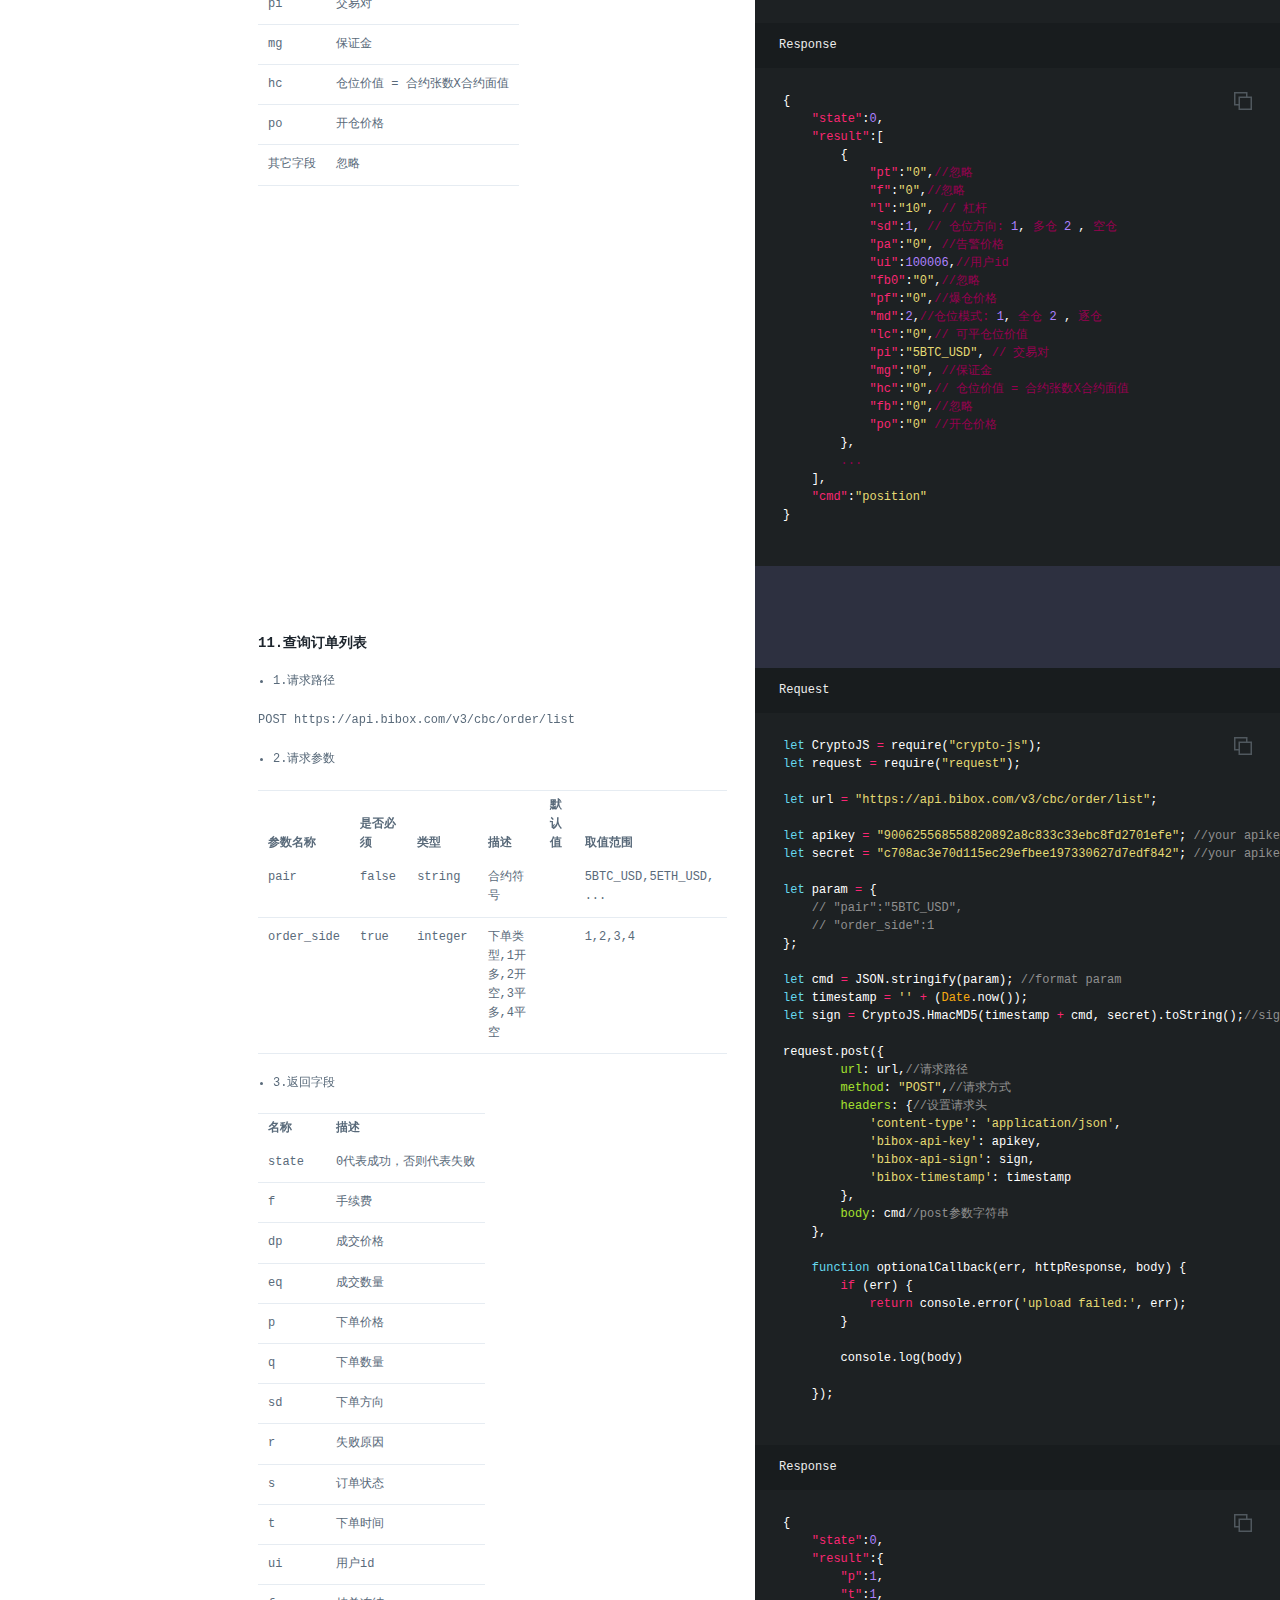
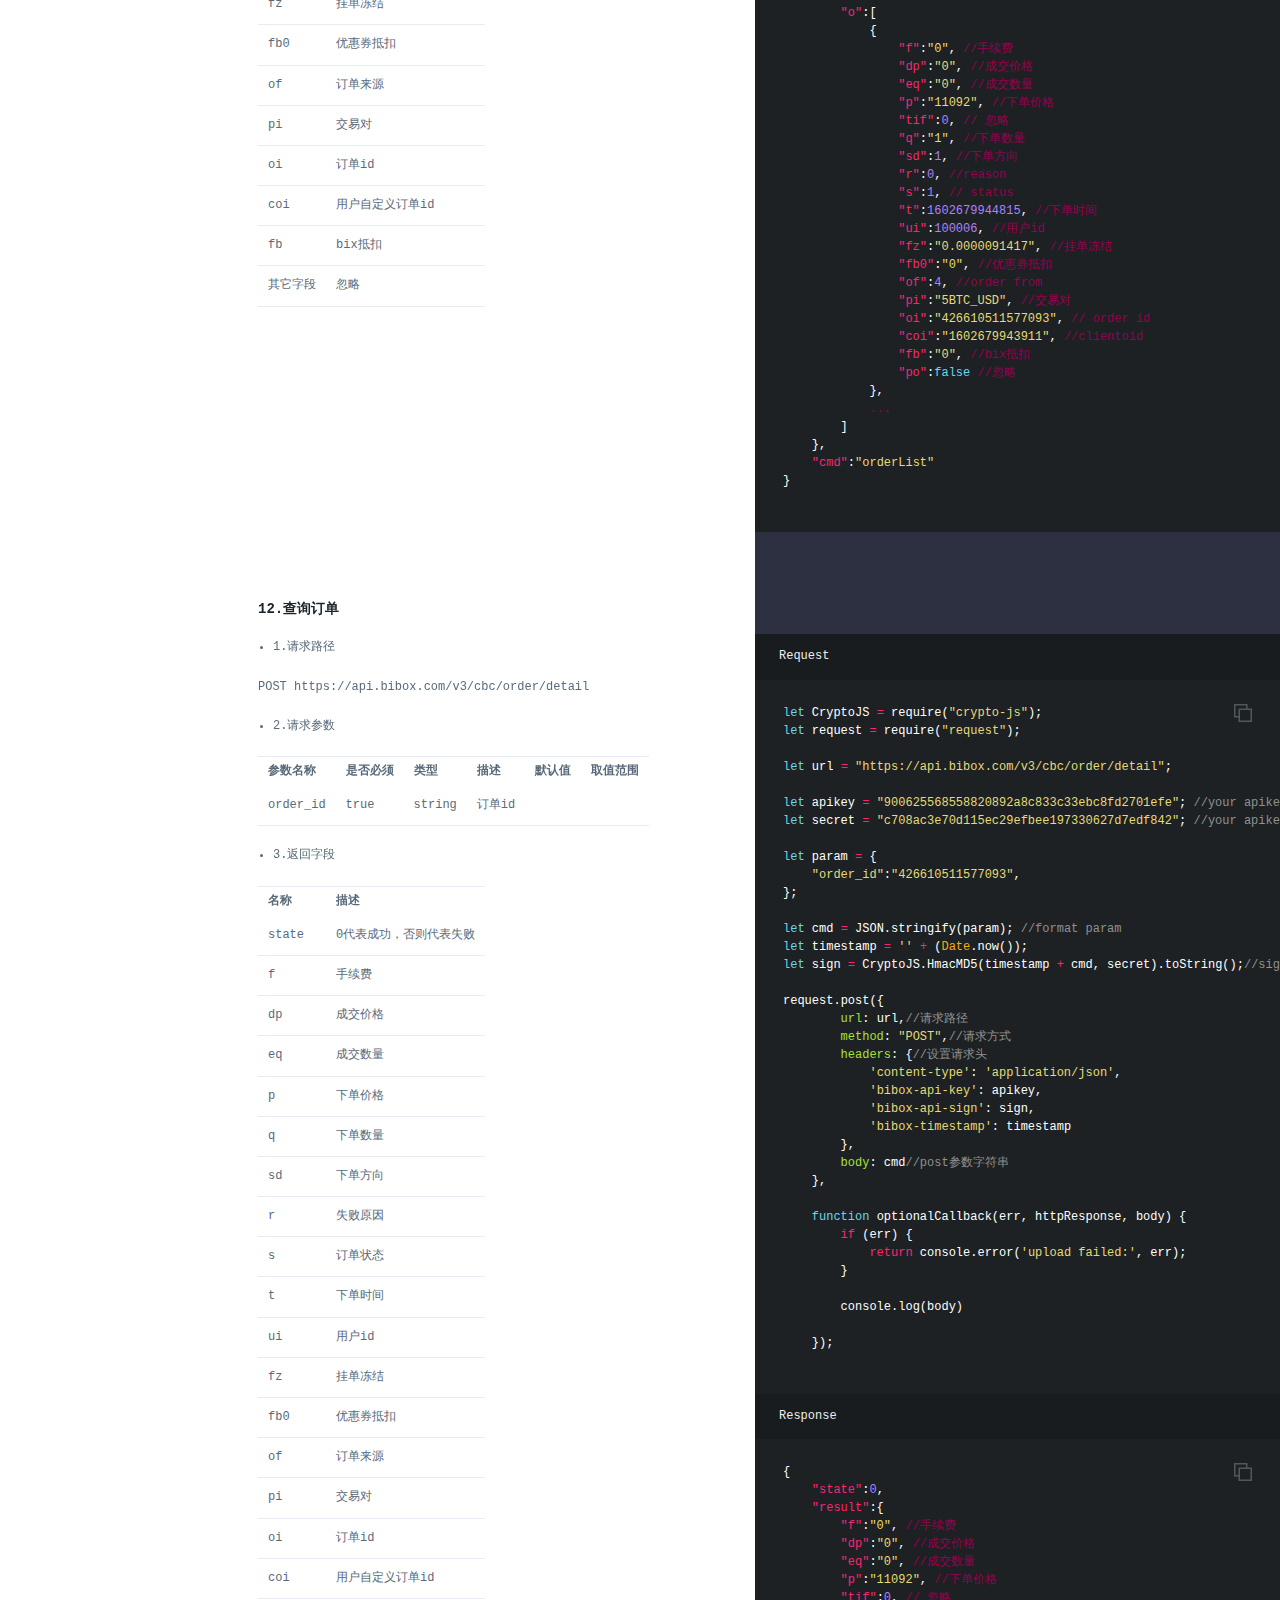
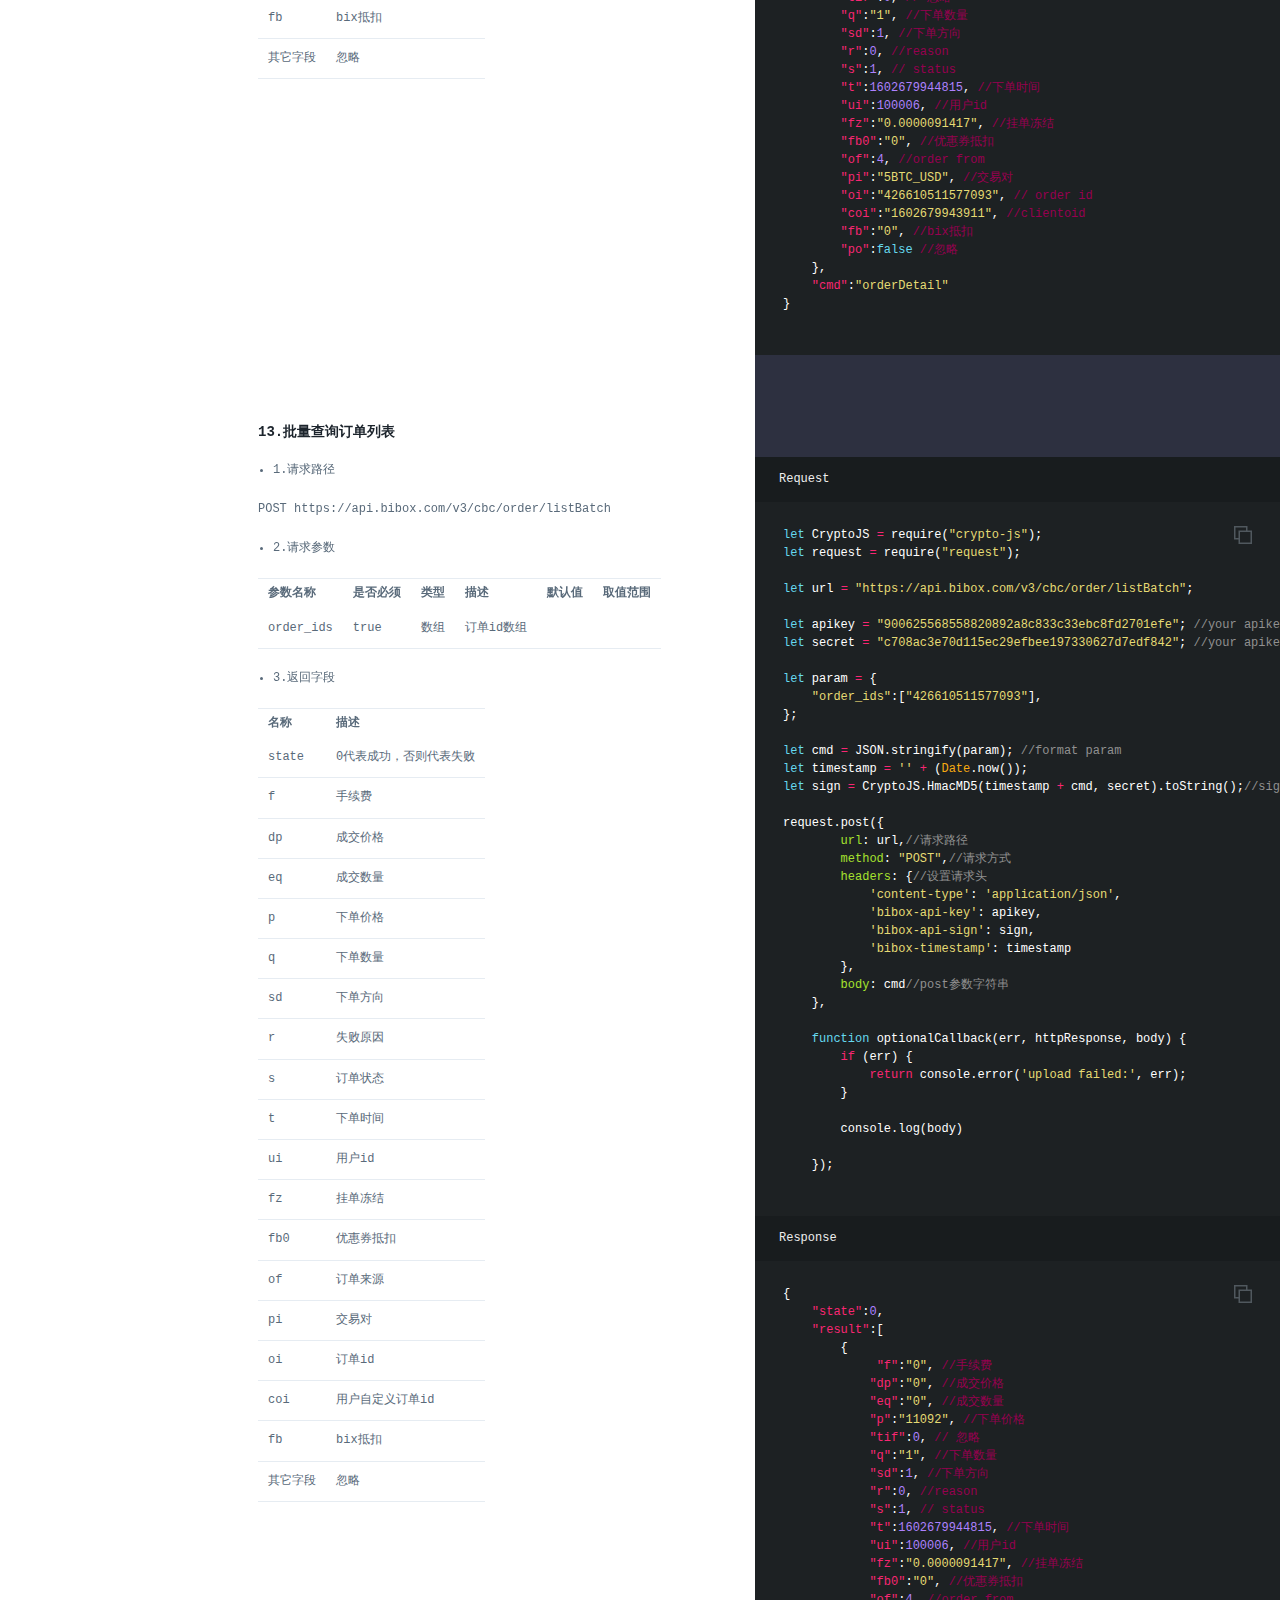
==== commit b87fdfa5: "update sdk and api" ====
--- a/bc/zh/index.html
+++ b/bc/zh/index.html
@@ -1718,7 +1718,7 @@
 <td>忽略</td>
 </tr>
 </tbody></table>
-<h2 id='11'>11.查询正在委托的订单列表</h2>
+<h2 id='11'>11.查询订单列表</h2>
 <blockquote>
 <p>Request</p>
 </blockquote>
@@ -1781,22 +1781,6 @@
 <th>取值范围</th>
 </tr>
 </thead><tbody>
-<tr>
-<td>page</td>
-<td>true</td>
-<td>integer</td>
-<td>第几页</td>
-<td></td>
-<td>1,2,...</td>
-</tr>
-<tr>
-<td>size</td>
-<td>true</td>
-<td>integer</td>
-<td>条数</td>
-<td></td>
-<td>10,20,...</td>
-</tr>
 <tr>
 <td>pair</td>
 <td>false</td>
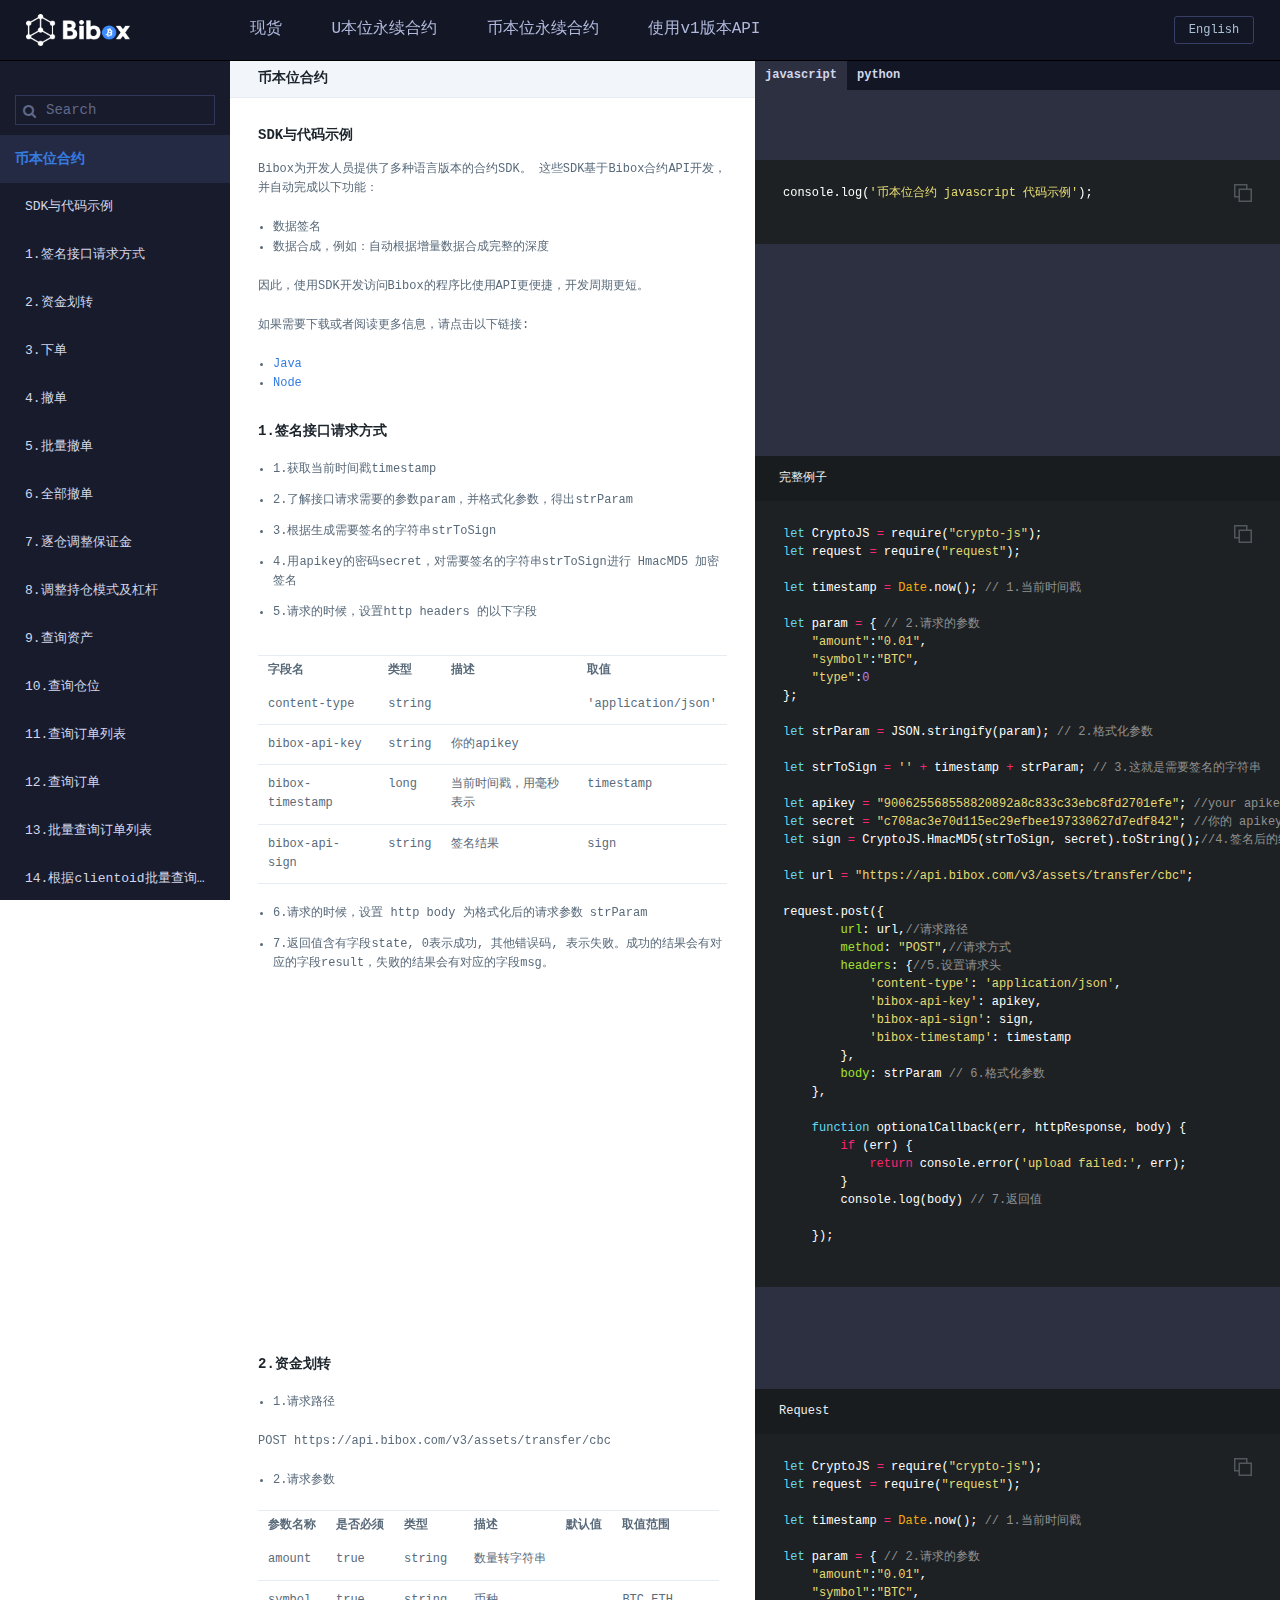
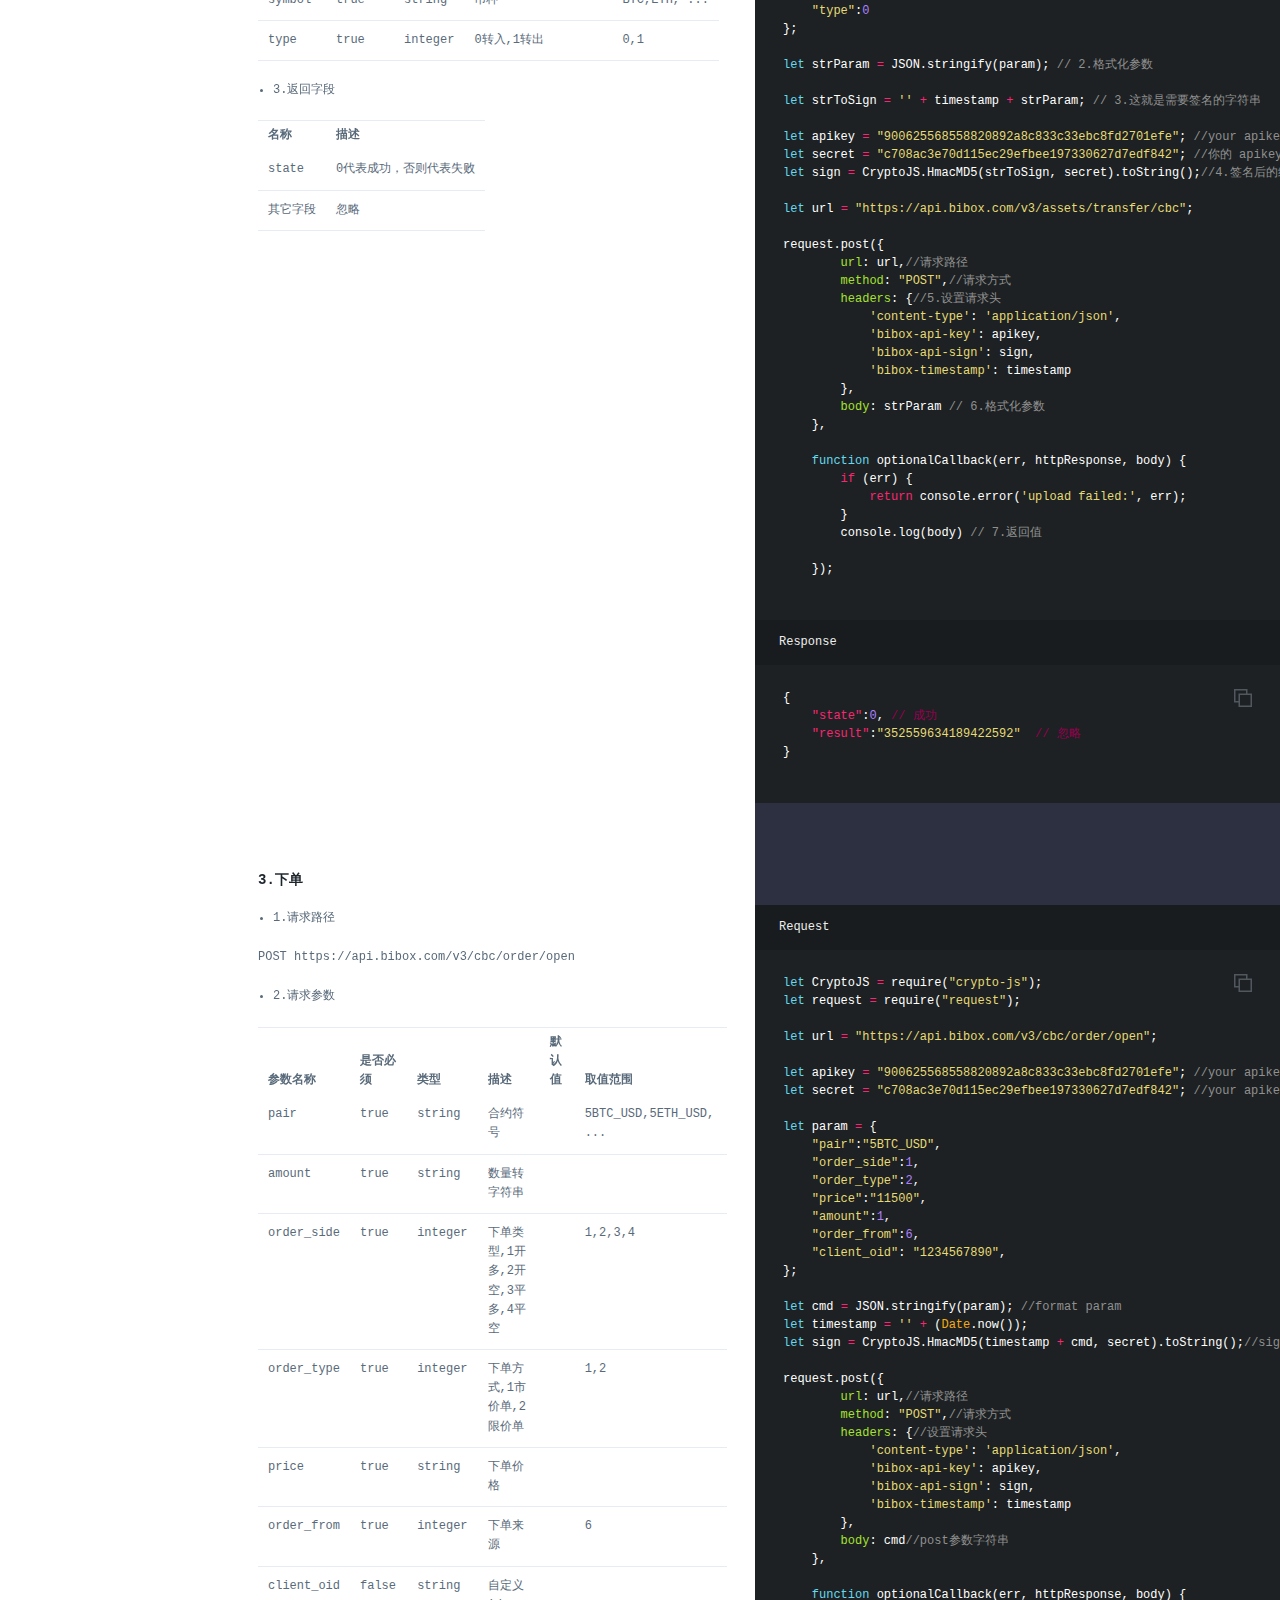
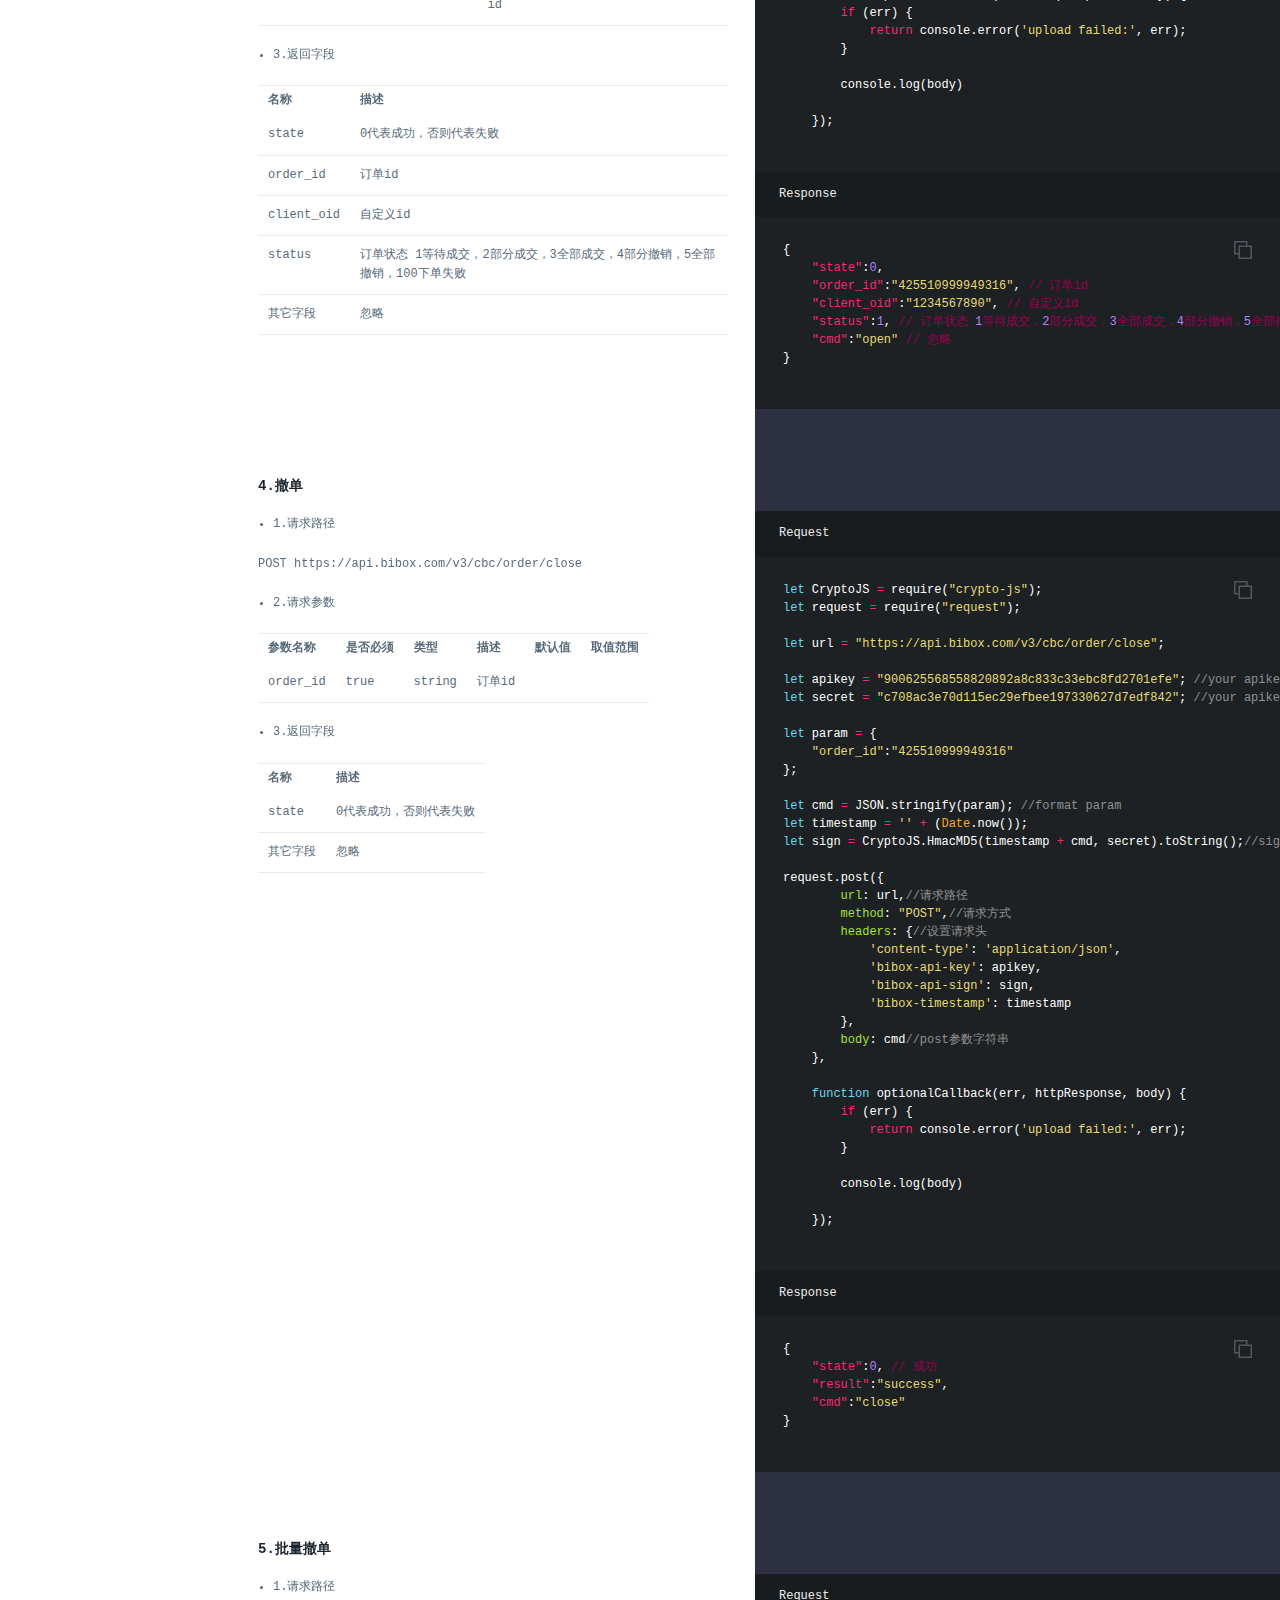
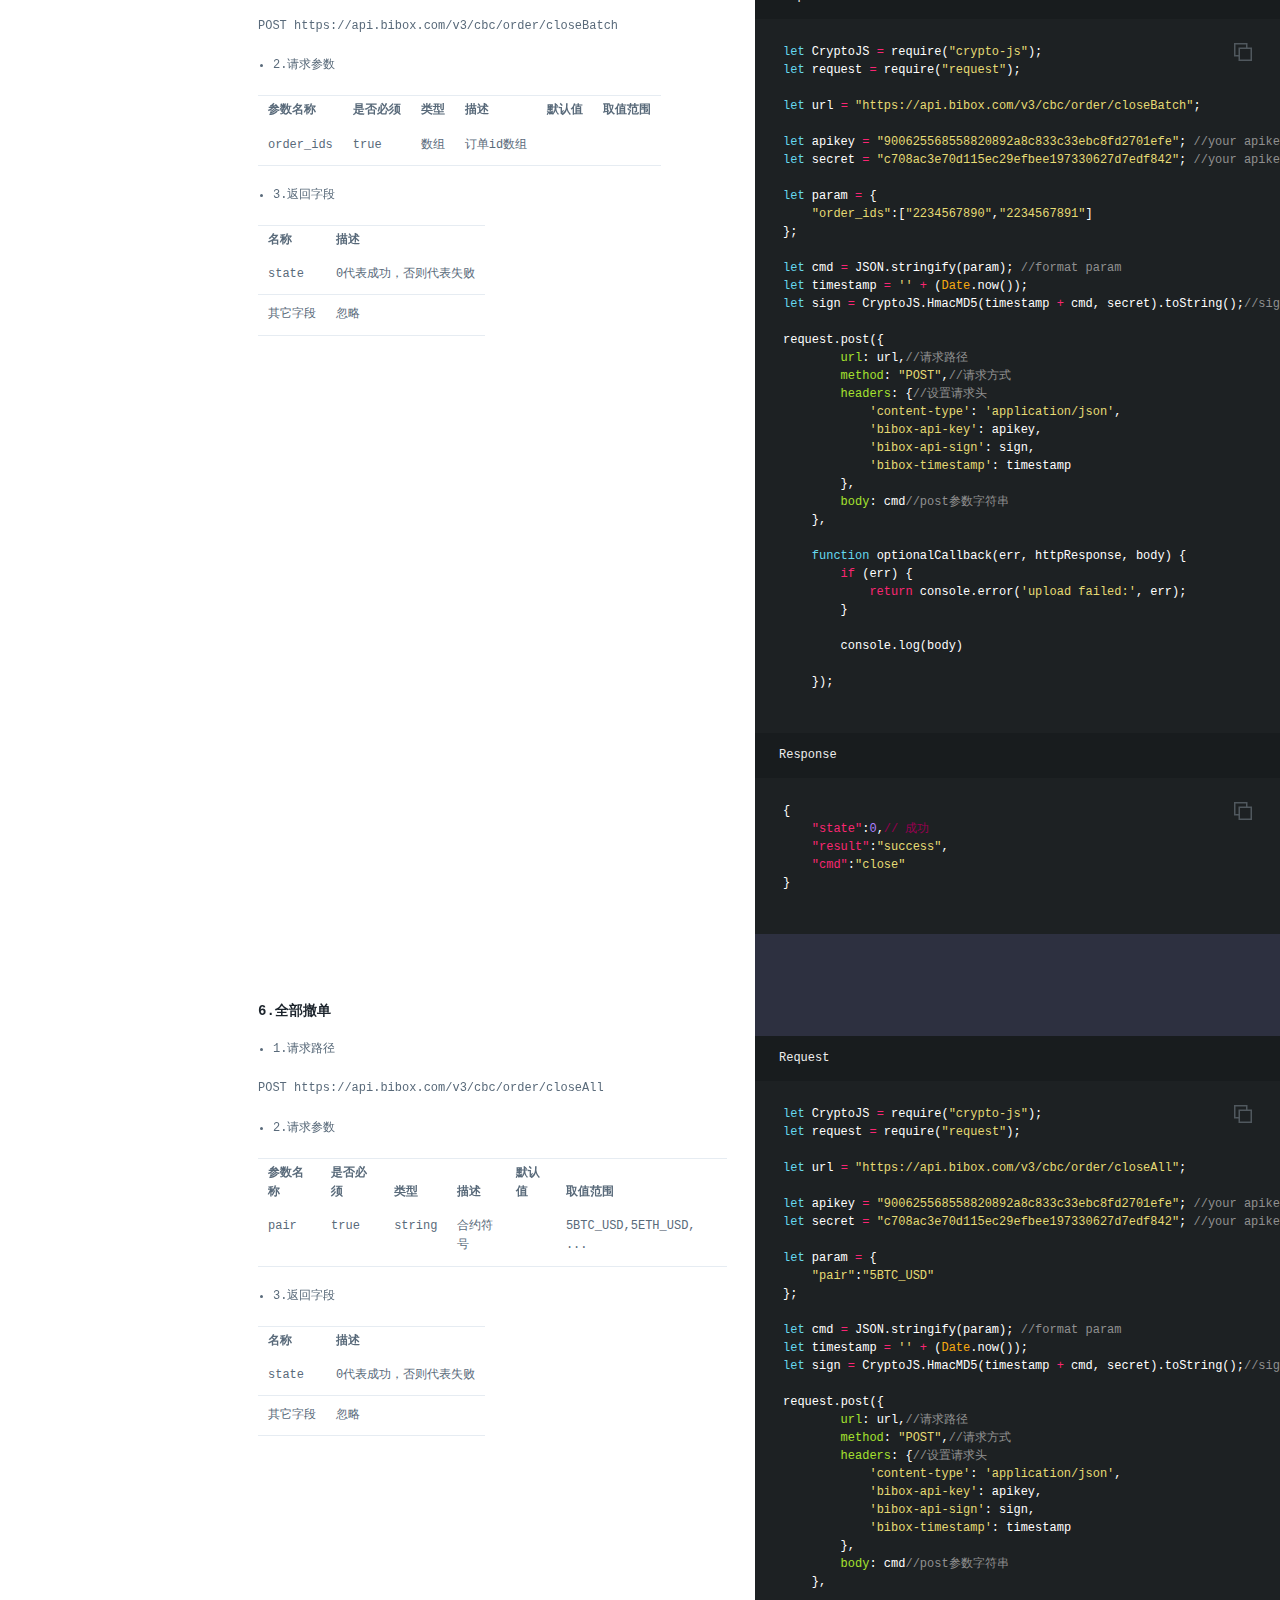
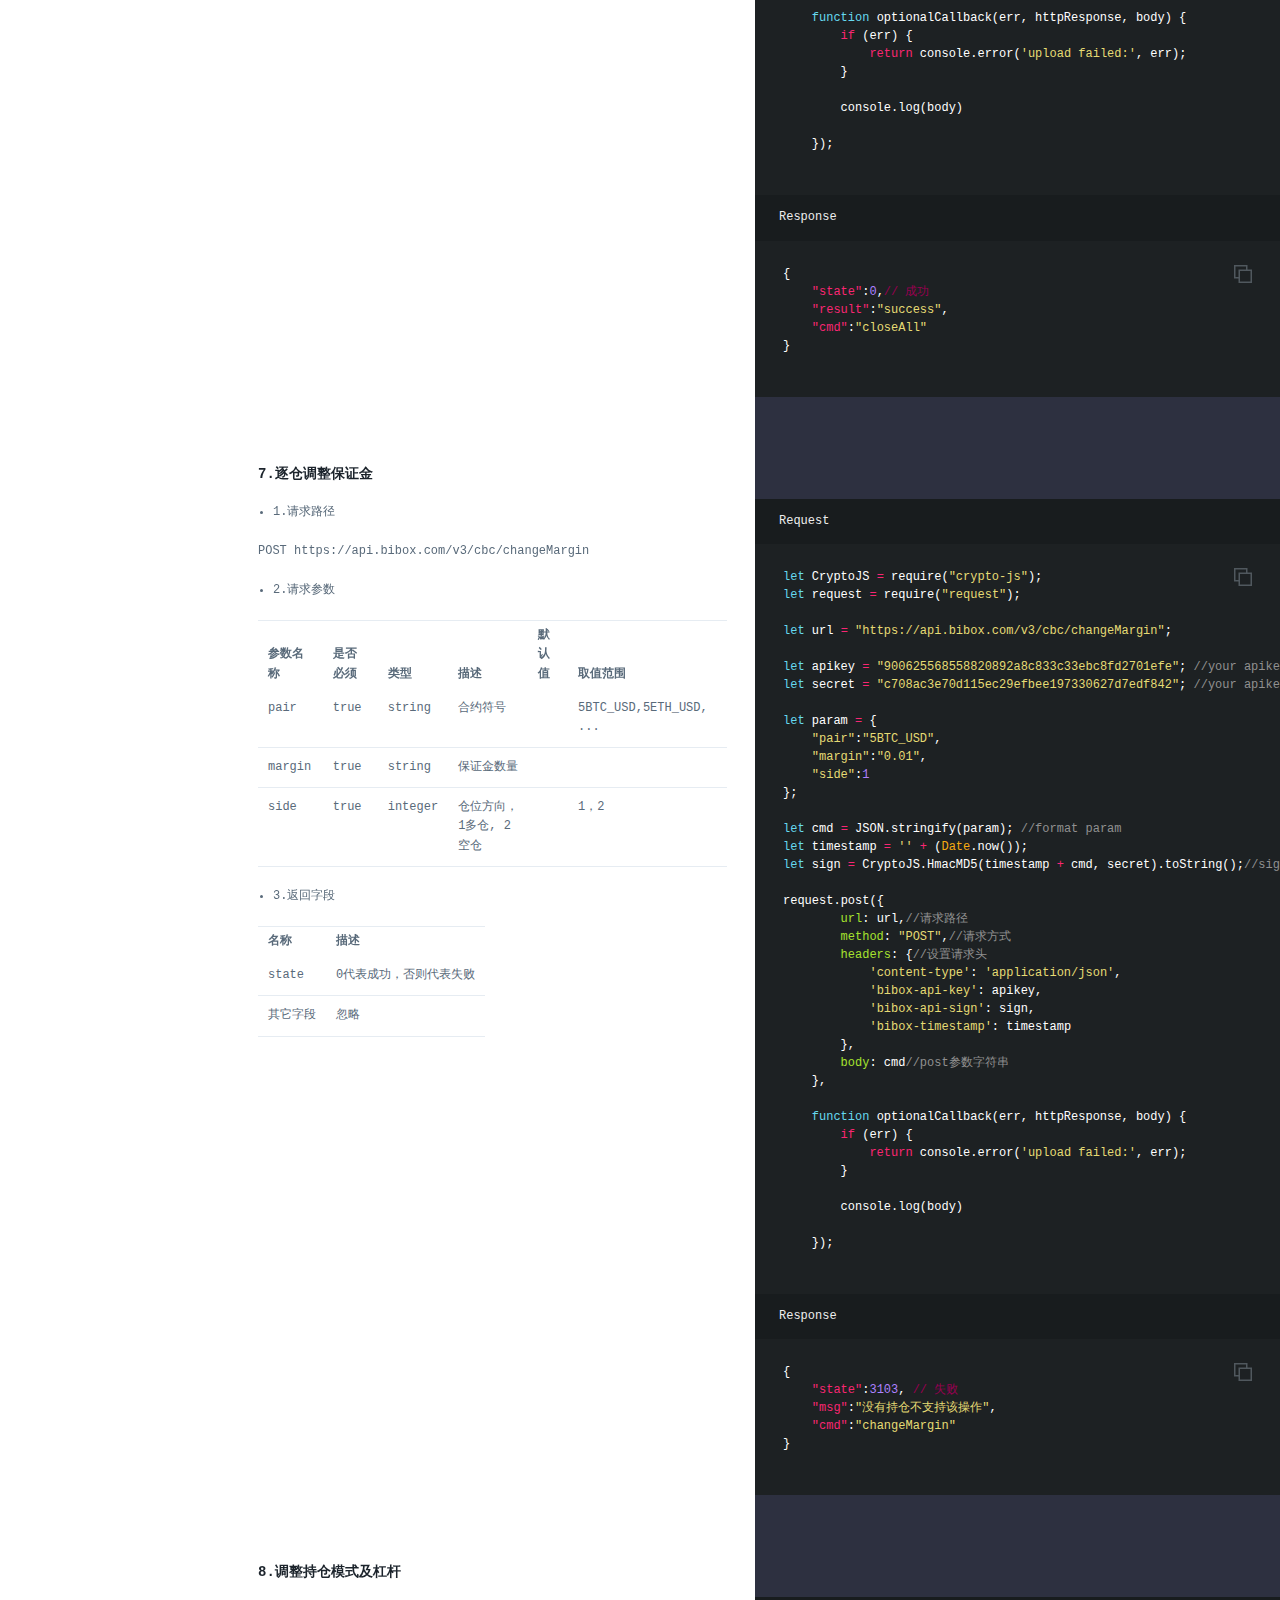
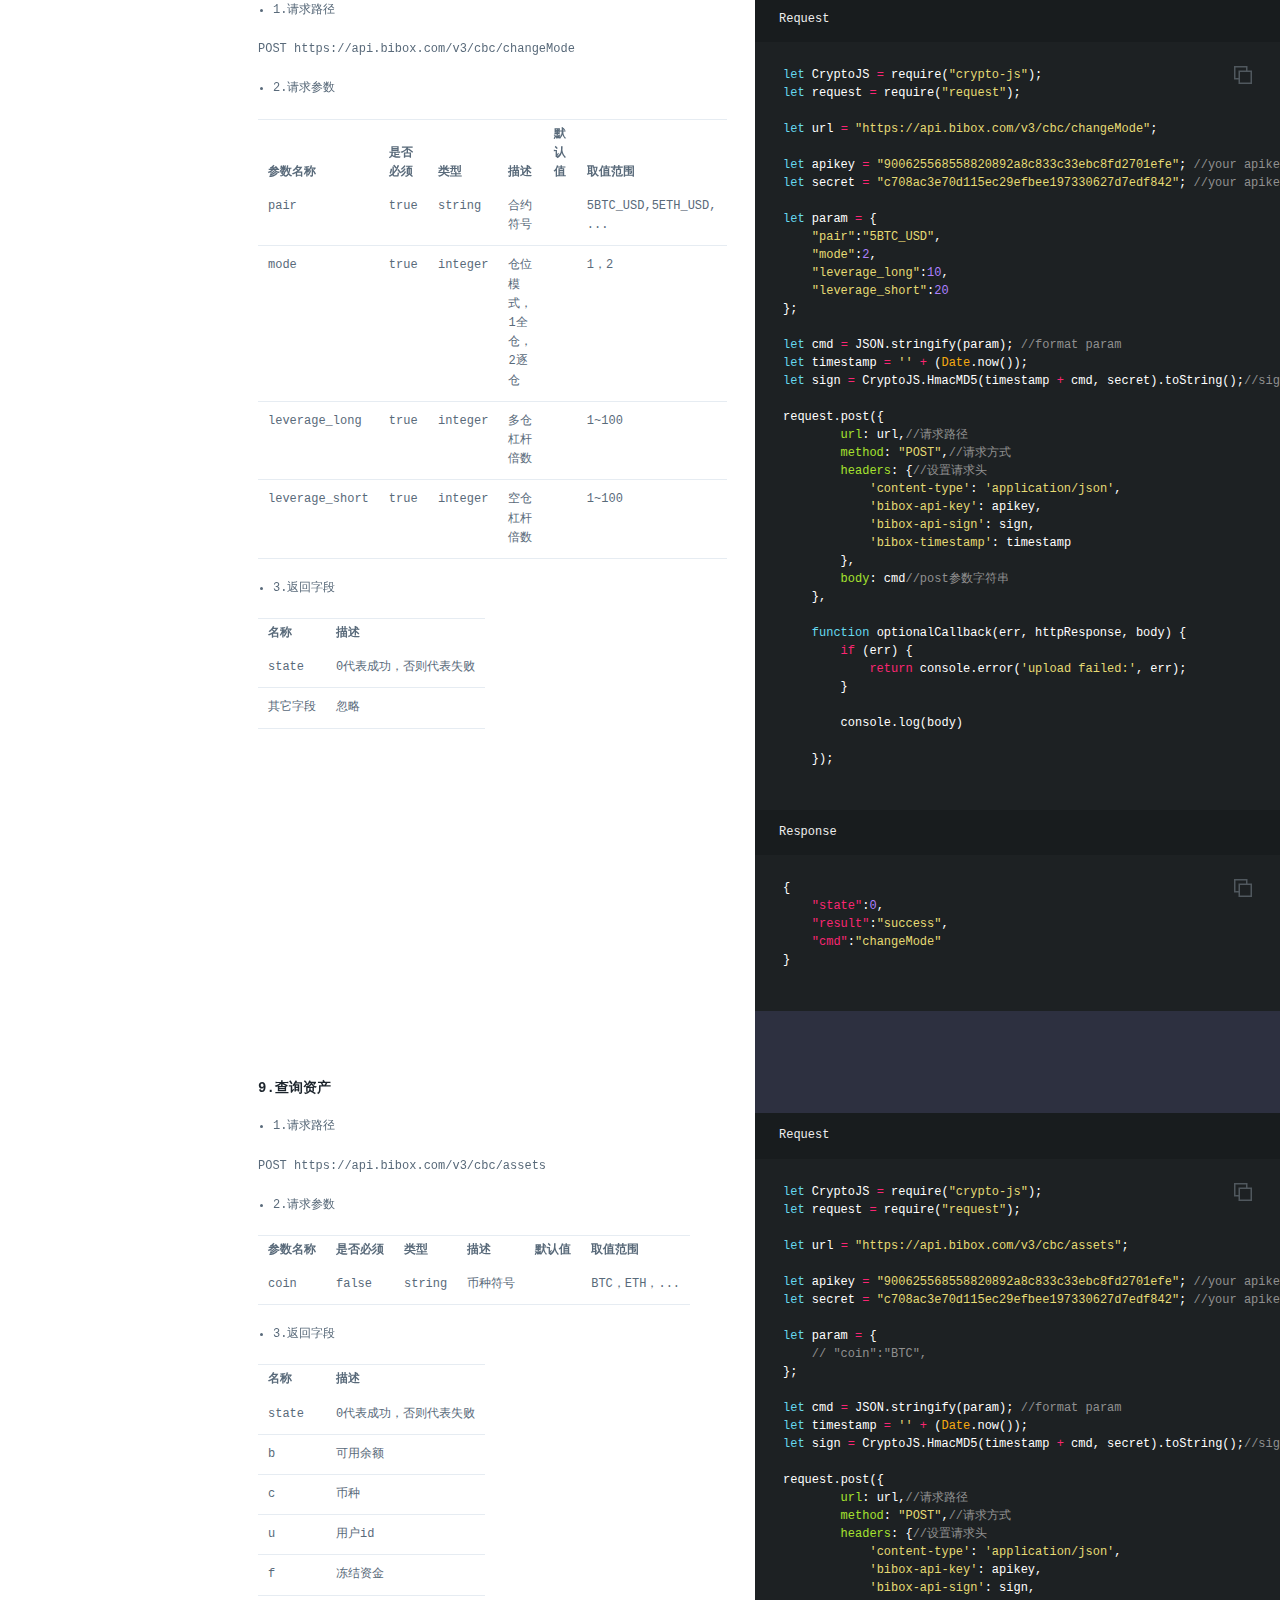
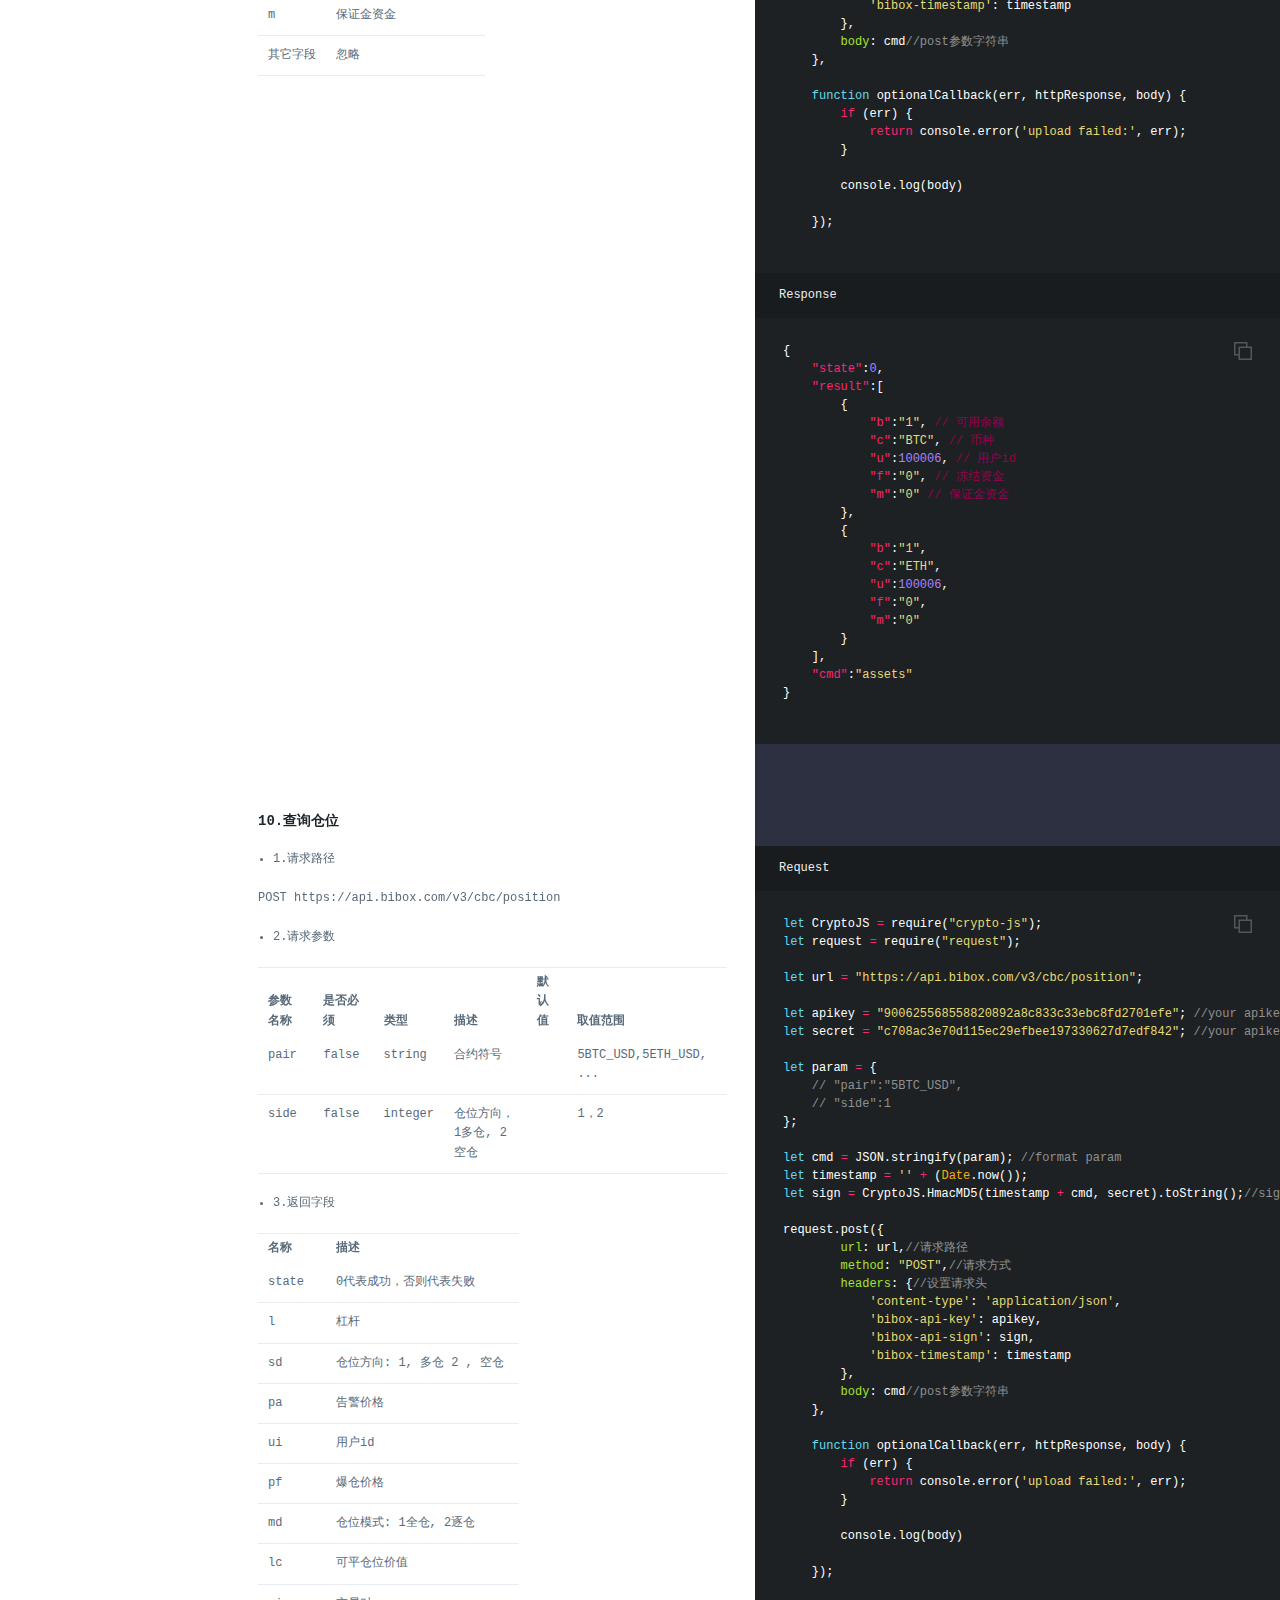
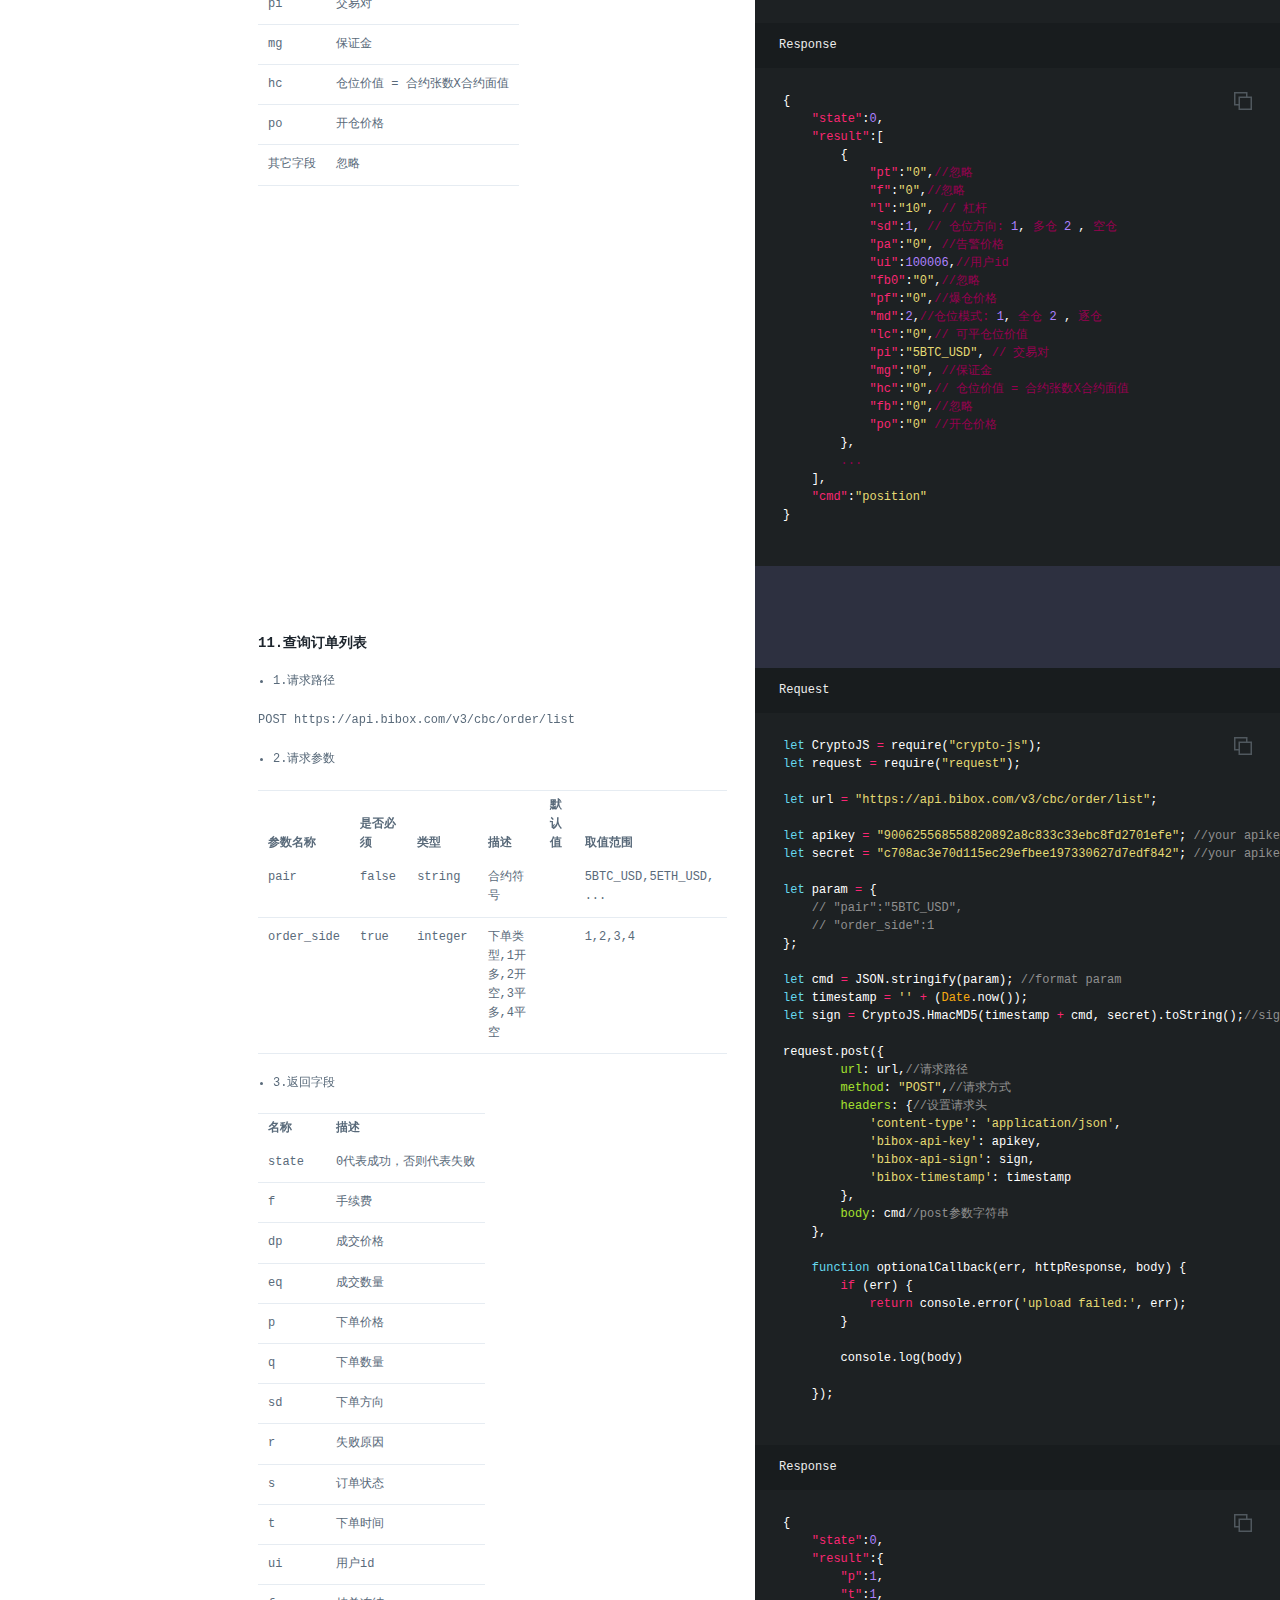
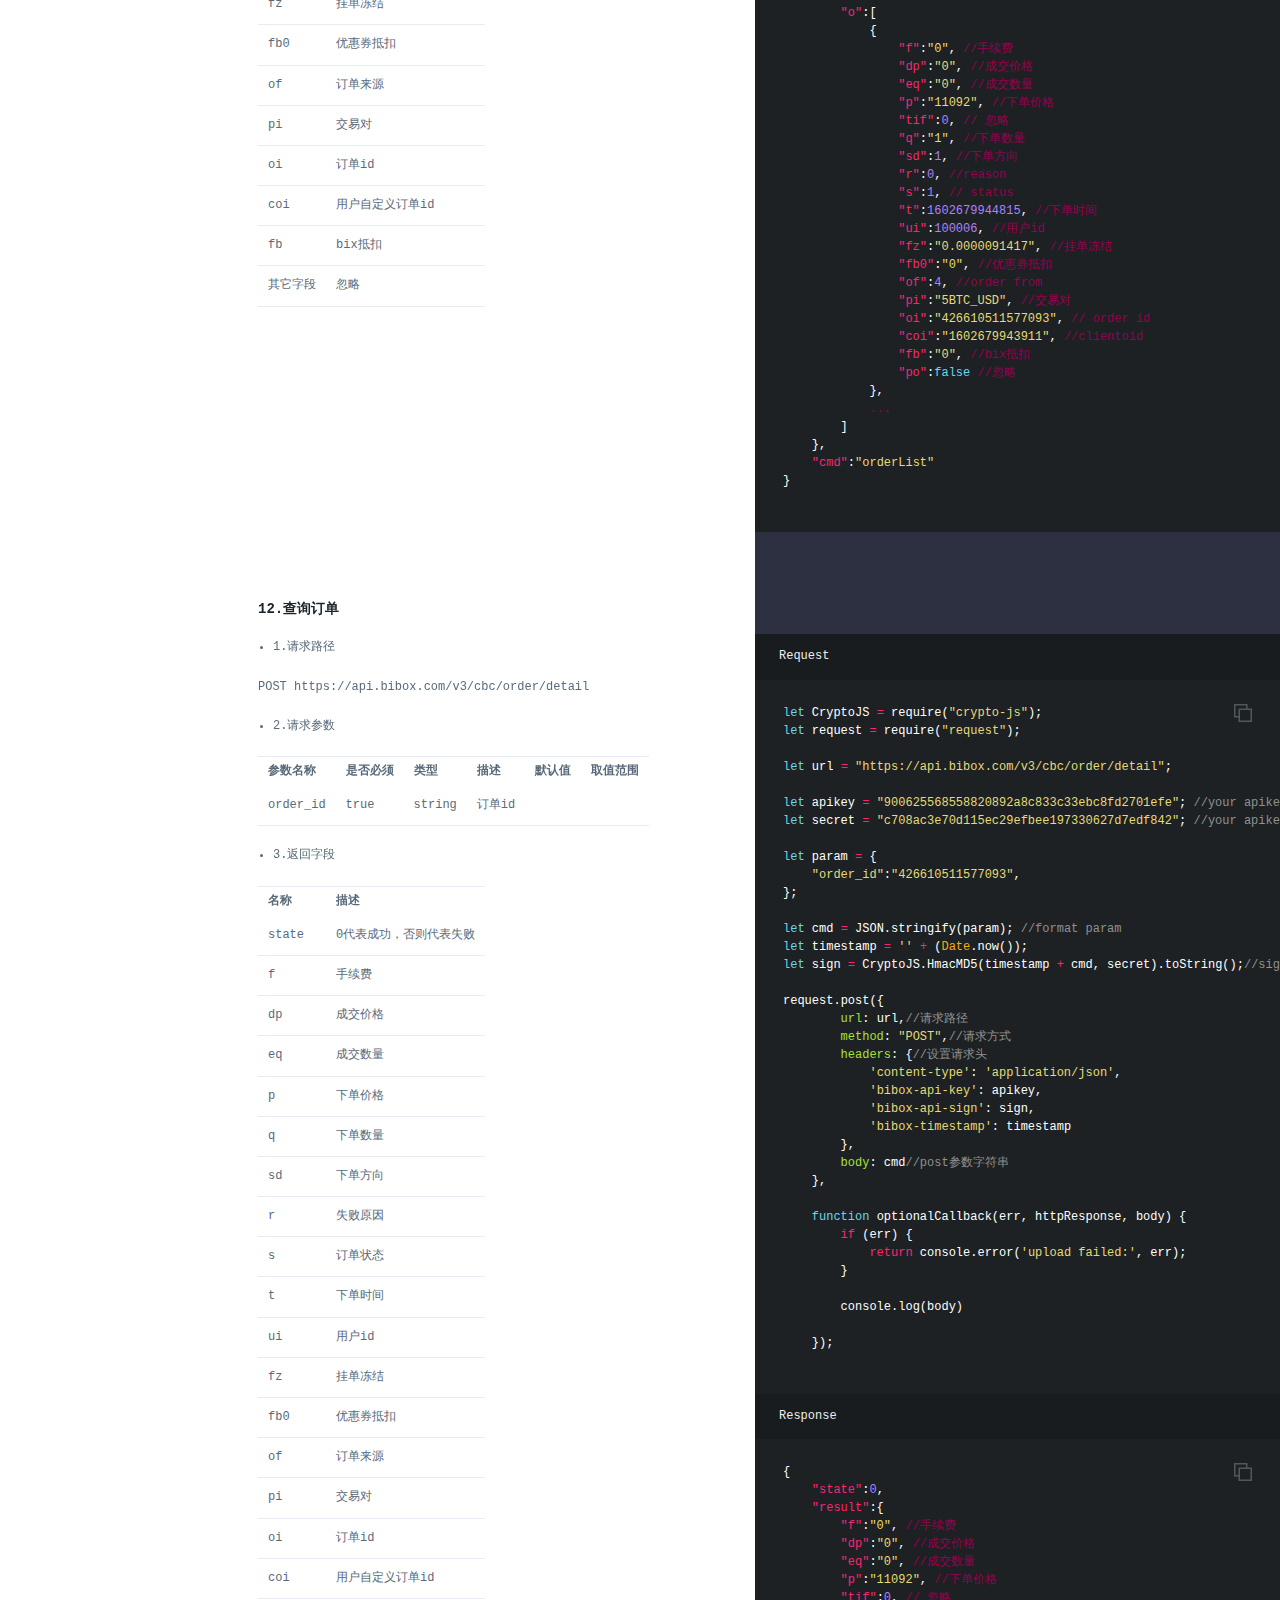
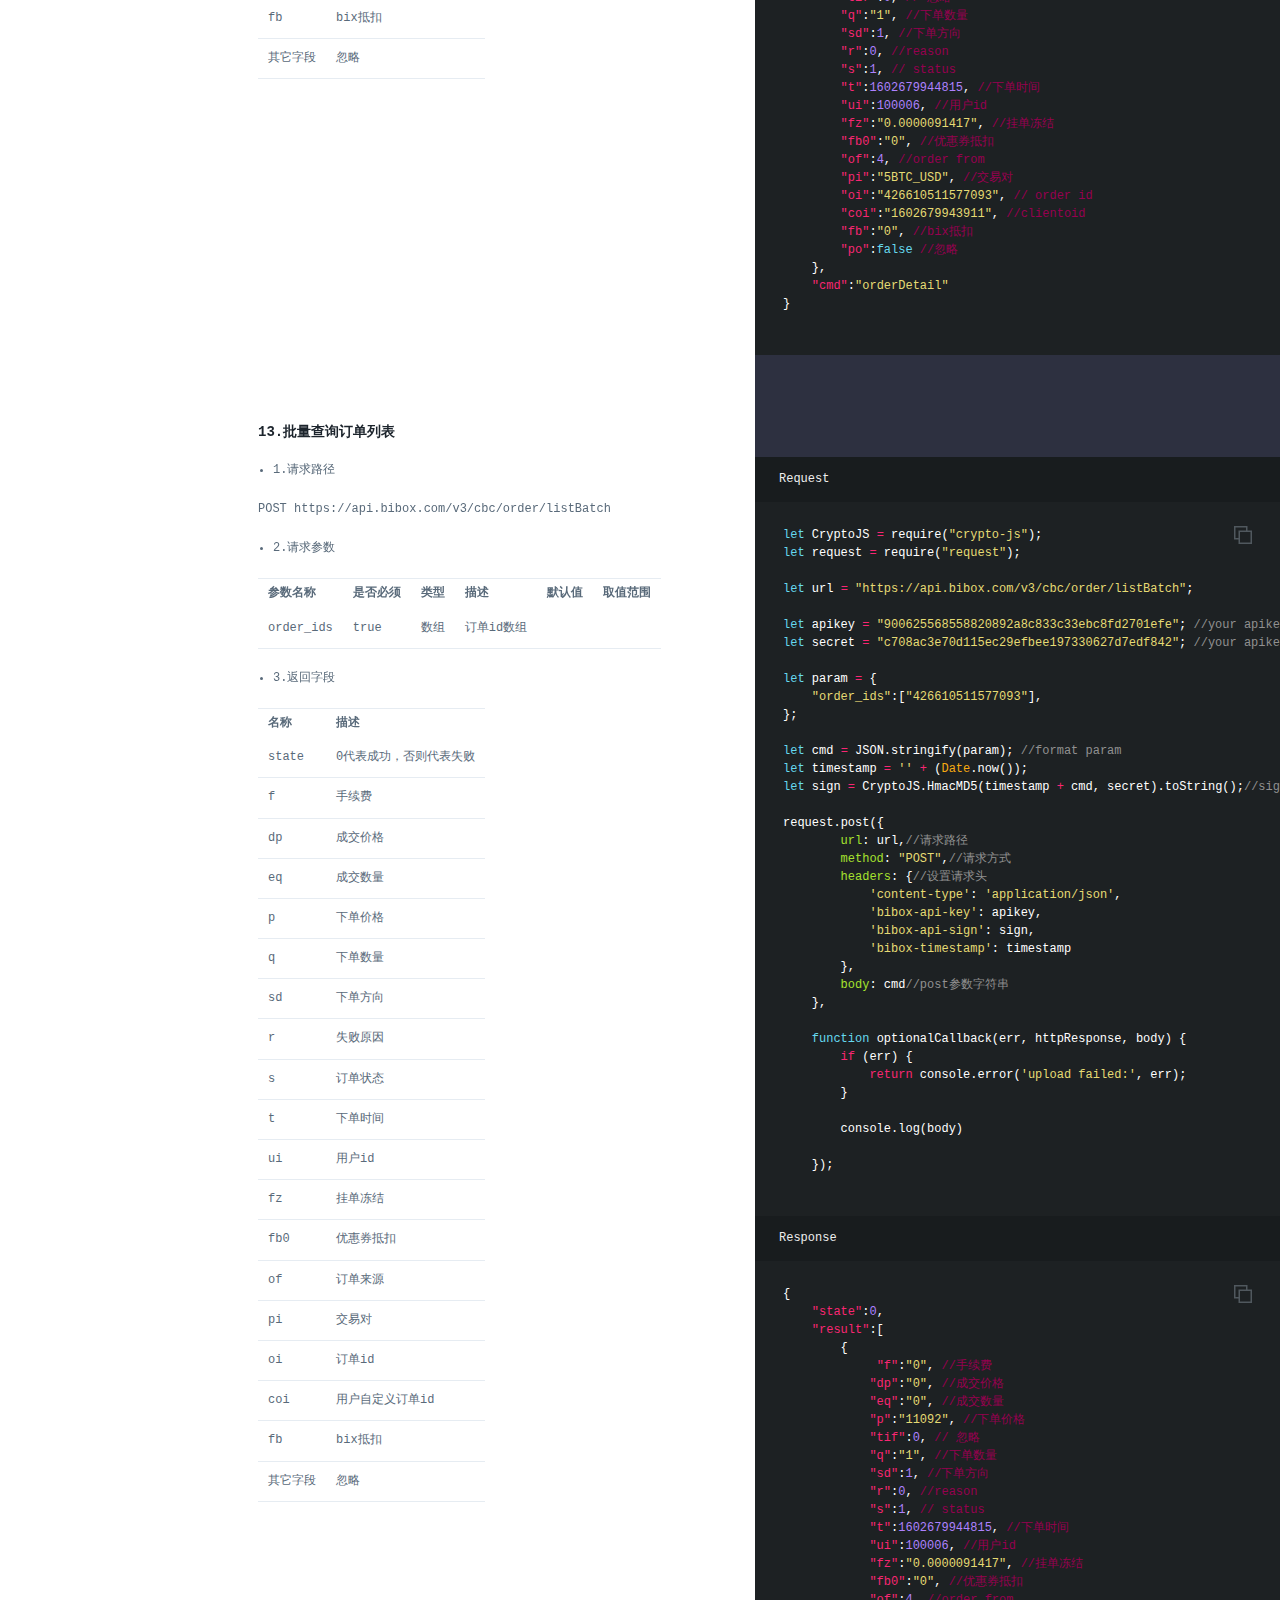
==== commit 0ecdf0b4: "update" ====
--- a/bc/zh/index.html
+++ b/bc/zh/index.html
@@ -288,7 +288,7 @@
     </script>
   </head>
 
-  <body class="index" data-languages="[&quot;javascript&quot;]">
+  <body class="index" data-languages="[&quot;javascript&quot;,&quot;python&quot;]">
     <a href="#" id="nav-button">
       <span>
         <img src="images/navbar-cad8cdcb.png" alt="" />
@@ -302,7 +302,7 @@
             <a href="/v3/spot/zh/" id="btn_spot">现货</a>
           </span>
           <span class="nav_cell nav_tab">
-            <a href="/v3/contract/zh/" id="btn_contract">U本位永续合约</a>
+            <a href="/v3/bu/zh/" id="btn_contract">U本位永续合约</a>
           </span>
           <span class="nav_cell nav_tab">
             <a href="/v3/bc/zh/" id="btn_contract_coin">币本位永续合约</a>
@@ -317,6 +317,7 @@
     <div class="toc-wrapper">
         <div class="lang-selector">
               <a href="#" data-language-name="javascript">javascript</a>
+              <a href="#" data-language-name="python">python</a>
         </div>
         <div class="search">
           <input type="text" class="search" id="input-search" placeholder="Search">
@@ -461,7 +462,15 @@
     <div class="page-wrapper">
       <div class="dark-box"></div>
       <div class="content">
-        <h1 id='8febbbfcbc'>币本位合约</h1><h2 id='sdk'>SDK与代码示例</h2>
+        <h1 id='8febbbfcbc'>币本位合约</h1><h2 id='sdk'>SDK与代码示例</h2><div class="highlight"><pre class="highlight javascript tab-javascript"><code><span class="nx">console</span><span class="p">.</span><span class="nx">log</span><span class="p">(</span><span class="dl">'</span><span class="s1">币本位合约 javascript 代码示例</span><span class="dl">'</span><span class="p">);</span>
+
+</code></pre></div><div class="highlight"><pre class="highlight python tab-python"><code><span class="c1"># -*- coding:utf-8 -*-
+</span>
+
+<span class="k">if</span> <span class="n">__name__</span> <span class="o">==</span> <span class="s">'__main__'</span><span class="p">:</span>
+    <span class="n">print_hi</span><span class="p">(</span><span class="s">'币本位合约 python 代码示例'</span><span class="p">)</span>
+
+</code></pre></div>
 <p>Bibox为开发人员提供了多种语言版本的合约SDK。
 这些SDK基于Bibox合约API开发，并自动完成以下功能：</p>
 
@@ -523,6 +532,49 @@
 
     <span class="p">});</span>
 
+</code></pre></div><div class="highlight"><pre class="highlight python tab-python"><code><span class="c1"># -*- coding:utf-8 -*-
+</span><span class="kn">import</span> <span class="nn">hashlib</span>
+<span class="kn">import</span> <span class="nn">hmac</span>
+<span class="kn">import</span> <span class="nn">json</span>
+<span class="kn">import</span> <span class="nn">time</span>
+<span class="kn">import</span> <span class="nn">requests</span>
+
+<span class="n">API_KEY</span> <span class="o">=</span> <span class="s">'900625568558820892a8c833c33ebc8fd2701efe'</span>
+<span class="n">SECRET_KEY</span> <span class="o">=</span> <span class="s">'c708ac3e70d115ec29efbee197330627d7edf842'</span>
+<span class="n">BASE_URL</span> <span class="o">=</span> <span class="s">'https://api.bibox.com'</span>  <span class="c1"># 'https://api.bibox.tel' #
+</span>
+
+<span class="k">def</span> <span class="nf">do_sign</span><span class="p">(</span><span class="n">body</span><span class="p">):</span>
+    <span class="n">timestamp</span> <span class="o">=</span> <span class="nb">int</span><span class="p">(</span><span class="n">time</span><span class="p">.</span><span class="n">time</span><span class="p">())</span> <span class="o">*</span> <span class="mi">1000</span>
+    <span class="c1"># to_sign = str(timestamp)+json.dumps(body,separators=(',',':'))
+</span>    <span class="n">to_sign</span> <span class="o">=</span> <span class="nb">str</span><span class="p">(</span><span class="n">timestamp</span><span class="p">)</span> <span class="o">+</span> <span class="n">json</span><span class="p">.</span><span class="n">dumps</span><span class="p">(</span><span class="n">body</span><span class="p">)</span>
+    <span class="n">sign</span> <span class="o">=</span> <span class="n">hmac</span><span class="p">.</span><span class="n">new</span><span class="p">(</span><span class="n">SECRET_KEY</span><span class="p">.</span><span class="n">encode</span><span class="p">(</span><span class="s">"utf-8"</span><span class="p">),</span> <span class="n">to_sign</span><span class="p">.</span><span class="n">encode</span><span class="p">(</span><span class="s">"utf-8"</span><span class="p">),</span> <span class="n">hashlib</span><span class="p">.</span><span class="n">md5</span><span class="p">).</span><span class="n">hexdigest</span><span class="p">()</span>
+    <span class="k">print</span><span class="p">(</span><span class="n">to_sign</span><span class="p">)</span>
+
+    <span class="n">headers</span> <span class="o">=</span> <span class="p">{</span>
+        <span class="s">'bibox-api-key'</span><span class="p">:</span> <span class="n">API_KEY</span><span class="p">,</span>
+        <span class="s">'bibox-api-sign'</span><span class="p">:</span> <span class="n">sign</span><span class="p">,</span>
+        <span class="s">'bibox-timestamp'</span><span class="p">:</span> <span class="nb">str</span><span class="p">(</span><span class="n">timestamp</span><span class="p">)</span>
+    <span class="p">}</span>
+    <span class="k">return</span> <span class="n">headers</span>
+
+
+<span class="k">def</span> <span class="nf">transfer</span><span class="p">(</span><span class="n">inout</span><span class="p">,</span> <span class="n">amount</span><span class="p">):</span>
+    <span class="n">path</span> <span class="o">=</span> <span class="s">'/v3/assets/transfer/cbc'</span>
+    <span class="n">body</span> <span class="o">=</span> <span class="p">{</span>
+        <span class="s">'symbol'</span><span class="p">:</span> <span class="s">'BTC'</span><span class="p">,</span>
+        <span class="s">'type'</span><span class="p">:</span> <span class="n">inout</span><span class="p">,</span>
+        <span class="s">'amount'</span><span class="p">:</span> <span class="n">amount</span><span class="p">,</span>
+    <span class="p">}</span>
+    <span class="n">headers</span> <span class="o">=</span> <span class="n">do_sign</span><span class="p">(</span><span class="n">body</span><span class="p">)</span>
+    <span class="n">resp</span> <span class="o">=</span> <span class="n">requests</span><span class="p">.</span><span class="n">post</span><span class="p">(</span><span class="n">BASE_URL</span> <span class="o">+</span> <span class="n">path</span><span class="p">,</span> <span class="n">json</span><span class="o">=</span><span class="n">body</span><span class="p">,</span> <span class="n">headers</span><span class="o">=</span><span class="n">headers</span><span class="p">)</span>
+    <span class="k">print</span><span class="p">(</span><span class="n">resp</span><span class="p">.</span><span class="n">text</span><span class="p">)</span>
+
+
+<span class="k">if</span> <span class="n">__name__</span> <span class="o">==</span> <span class="s">'__main__'</span><span class="p">:</span>
+    <span class="n">transfer</span><span class="p">(</span><span class="mi">0</span><span class="p">,</span> <span class="mi">1</span><span class="p">)</span>  <span class="c1"># transfer in contract
+</span>    <span class="n">transfer</span><span class="p">(</span><span class="mi">1</span><span class="p">,</span> <span class="mi">1</span><span class="p">)</span>  <span class="c1"># transfer out contract
+</span>
 </code></pre></div>
 <ul>
 <li><p>1.获取当前时间戳timestamp</p></li>
@@ -615,6 +667,49 @@
 
     <span class="p">});</span>
 
+</code></pre></div><div class="highlight"><pre class="highlight python tab-python"><code><span class="c1"># -*- coding:utf-8 -*-
+</span><span class="kn">import</span> <span class="nn">hashlib</span>
+<span class="kn">import</span> <span class="nn">hmac</span>
+<span class="kn">import</span> <span class="nn">json</span>
+<span class="kn">import</span> <span class="nn">time</span>
+<span class="kn">import</span> <span class="nn">requests</span>
+
+<span class="n">API_KEY</span> <span class="o">=</span> <span class="s">'900625568558820892a8c833c33ebc8fd2701efe'</span>
+<span class="n">SECRET_KEY</span> <span class="o">=</span> <span class="s">'c708ac3e70d115ec29efbee197330627d7edf842'</span>
+<span class="n">BASE_URL</span> <span class="o">=</span> <span class="s">'https://api.bibox.com'</span>  <span class="c1"># 'https://api.bibox.tel' #
+</span>
+
+<span class="k">def</span> <span class="nf">do_sign</span><span class="p">(</span><span class="n">body</span><span class="p">):</span>
+    <span class="n">timestamp</span> <span class="o">=</span> <span class="nb">int</span><span class="p">(</span><span class="n">time</span><span class="p">.</span><span class="n">time</span><span class="p">())</span> <span class="o">*</span> <span class="mi">1000</span>
+    <span class="c1"># to_sign = str(timestamp)+json.dumps(body,separators=(',',':'))
+</span>    <span class="n">to_sign</span> <span class="o">=</span> <span class="nb">str</span><span class="p">(</span><span class="n">timestamp</span><span class="p">)</span> <span class="o">+</span> <span class="n">json</span><span class="p">.</span><span class="n">dumps</span><span class="p">(</span><span class="n">body</span><span class="p">)</span>
+    <span class="n">sign</span> <span class="o">=</span> <span class="n">hmac</span><span class="p">.</span><span class="n">new</span><span class="p">(</span><span class="n">SECRET_KEY</span><span class="p">.</span><span class="n">encode</span><span class="p">(</span><span class="s">"utf-8"</span><span class="p">),</span> <span class="n">to_sign</span><span class="p">.</span><span class="n">encode</span><span class="p">(</span><span class="s">"utf-8"</span><span class="p">),</span> <span class="n">hashlib</span><span class="p">.</span><span class="n">md5</span><span class="p">).</span><span class="n">hexdigest</span><span class="p">()</span>
+    <span class="k">print</span><span class="p">(</span><span class="n">to_sign</span><span class="p">)</span>
+
+    <span class="n">headers</span> <span class="o">=</span> <span class="p">{</span>
+        <span class="s">'bibox-api-key'</span><span class="p">:</span> <span class="n">API_KEY</span><span class="p">,</span>
+        <span class="s">'bibox-api-sign'</span><span class="p">:</span> <span class="n">sign</span><span class="p">,</span>
+        <span class="s">'bibox-timestamp'</span><span class="p">:</span> <span class="nb">str</span><span class="p">(</span><span class="n">timestamp</span><span class="p">)</span>
+    <span class="p">}</span>
+    <span class="k">return</span> <span class="n">headers</span>
+
+
+<span class="k">def</span> <span class="nf">transfer</span><span class="p">(</span><span class="n">inout</span><span class="p">,</span> <span class="n">amount</span><span class="p">):</span>
+    <span class="n">path</span> <span class="o">=</span> <span class="s">'/v3/assets/transfer/cbc'</span>
+    <span class="n">body</span> <span class="o">=</span> <span class="p">{</span>
+        <span class="s">'symbol'</span><span class="p">:</span> <span class="s">'BTC'</span><span class="p">,</span>
+        <span class="s">'type'</span><span class="p">:</span> <span class="n">inout</span><span class="p">,</span>
+        <span class="s">'amount'</span><span class="p">:</span> <span class="n">amount</span><span class="p">,</span>
+    <span class="p">}</span>
+    <span class="n">headers</span> <span class="o">=</span> <span class="n">do_sign</span><span class="p">(</span><span class="n">body</span><span class="p">)</span>
+    <span class="n">resp</span> <span class="o">=</span> <span class="n">requests</span><span class="p">.</span><span class="n">post</span><span class="p">(</span><span class="n">BASE_URL</span> <span class="o">+</span> <span class="n">path</span><span class="p">,</span> <span class="n">json</span><span class="o">=</span><span class="n">body</span><span class="p">,</span> <span class="n">headers</span><span class="o">=</span><span class="n">headers</span><span class="p">)</span>
+    <span class="k">print</span><span class="p">(</span><span class="n">resp</span><span class="p">.</span><span class="n">text</span><span class="p">)</span>
+
+
+<span class="k">if</span> <span class="n">__name__</span> <span class="o">==</span> <span class="s">'__main__'</span><span class="p">:</span>
+    <span class="n">transfer</span><span class="p">(</span><span class="mi">0</span><span class="p">,</span> <span class="mi">1</span><span class="p">)</span>  <span class="c1"># transfer in contract
+</span>    <span class="n">transfer</span><span class="p">(</span><span class="mi">1</span><span class="p">,</span> <span class="mi">1</span><span class="p">)</span>  <span class="c1"># transfer out contract
+</span>
 </code></pre></div>
 <ul>
 <li>1.请求路径</li>
@@ -737,6 +832,52 @@
 
     <span class="p">});</span>
 
+</code></pre></div><div class="highlight"><pre class="highlight python tab-python"><code><span class="c1"># -*- coding:utf-8 -*-
+</span><span class="kn">import</span> <span class="nn">hashlib</span>
+<span class="kn">import</span> <span class="nn">hmac</span>
+<span class="kn">import</span> <span class="nn">json</span>
+<span class="kn">import</span> <span class="nn">time</span>
+<span class="kn">import</span> <span class="nn">requests</span>
+
+<span class="n">API_KEY</span> <span class="o">=</span> <span class="s">'900625568558820892a8c833c33ebc8fd2701efe'</span>
+<span class="n">SECRET_KEY</span> <span class="o">=</span> <span class="s">'c708ac3e70d115ec29efbee197330627d7edf842'</span>
+<span class="n">BASE_URL</span> <span class="o">=</span> <span class="s">'https://api.bibox.com'</span>  <span class="c1"># 'https://api.bibox.tel' #
+</span>
+
+<span class="k">def</span> <span class="nf">do_sign</span><span class="p">(</span><span class="n">body</span><span class="p">):</span>
+    <span class="n">timestamp</span> <span class="o">=</span> <span class="nb">int</span><span class="p">(</span><span class="n">time</span><span class="p">.</span><span class="n">time</span><span class="p">())</span> <span class="o">*</span> <span class="mi">1000</span>
+    <span class="c1"># to_sign = str(timestamp)+json.dumps(body,separators=(',',':'))
+</span>    <span class="n">to_sign</span> <span class="o">=</span> <span class="nb">str</span><span class="p">(</span><span class="n">timestamp</span><span class="p">)</span> <span class="o">+</span> <span class="n">json</span><span class="p">.</span><span class="n">dumps</span><span class="p">(</span><span class="n">body</span><span class="p">)</span>
+    <span class="n">sign</span> <span class="o">=</span> <span class="n">hmac</span><span class="p">.</span><span class="n">new</span><span class="p">(</span><span class="n">SECRET_KEY</span><span class="p">.</span><span class="n">encode</span><span class="p">(</span><span class="s">"utf-8"</span><span class="p">),</span> <span class="n">to_sign</span><span class="p">.</span><span class="n">encode</span><span class="p">(</span><span class="s">"utf-8"</span><span class="p">),</span> <span class="n">hashlib</span><span class="p">.</span><span class="n">md5</span><span class="p">).</span><span class="n">hexdigest</span><span class="p">()</span>
+    <span class="k">print</span><span class="p">(</span><span class="n">to_sign</span><span class="p">)</span>
+
+    <span class="n">headers</span> <span class="o">=</span> <span class="p">{</span>
+        <span class="s">'bibox-api-key'</span><span class="p">:</span> <span class="n">API_KEY</span><span class="p">,</span>
+        <span class="s">'bibox-api-sign'</span><span class="p">:</span> <span class="n">sign</span><span class="p">,</span>
+        <span class="s">'bibox-timestamp'</span><span class="p">:</span> <span class="nb">str</span><span class="p">(</span><span class="n">timestamp</span><span class="p">)</span>
+    <span class="p">}</span>
+    <span class="k">return</span> <span class="n">headers</span>
+
+
+<span class="k">def</span> <span class="nf">do_request</span><span class="p">():</span>
+    <span class="n">path</span> <span class="o">=</span> <span class="s">'/v3/cbc/order/open'</span>
+    <span class="n">body</span> <span class="o">=</span> <span class="p">{</span>
+        <span class="s">"pair"</span><span class="p">:</span> <span class="s">"5BTC_USD"</span><span class="p">,</span>
+        <span class="s">"order_side"</span><span class="p">:</span> <span class="mi">1</span><span class="p">,</span>
+        <span class="s">"order_type"</span><span class="p">:</span> <span class="mi">2</span><span class="p">,</span>
+        <span class="s">"price"</span><span class="p">:</span> <span class="s">"11500"</span><span class="p">,</span>
+        <span class="s">"amount"</span><span class="p">:</span> <span class="mi">1</span><span class="p">,</span>
+        <span class="s">"order_from"</span><span class="p">:</span> <span class="mi">6</span><span class="p">,</span>
+        <span class="s">"client_oid"</span><span class="p">:</span> <span class="s">"1234567890"</span><span class="p">,</span>
+    <span class="p">}</span>
+    <span class="n">headers</span> <span class="o">=</span> <span class="n">do_sign</span><span class="p">(</span><span class="n">body</span><span class="p">)</span>
+    <span class="n">resp</span> <span class="o">=</span> <span class="n">requests</span><span class="p">.</span><span class="n">post</span><span class="p">(</span><span class="n">BASE_URL</span> <span class="o">+</span> <span class="n">path</span><span class="p">,</span> <span class="n">json</span><span class="o">=</span><span class="n">body</span><span class="p">,</span> <span class="n">headers</span><span class="o">=</span><span class="n">headers</span><span class="p">)</span>
+    <span class="k">print</span><span class="p">(</span><span class="n">resp</span><span class="p">.</span><span class="n">text</span><span class="p">)</span>
+
+
+<span class="k">if</span> <span class="n">__name__</span> <span class="o">==</span> <span class="s">'__main__'</span><span class="p">:</span>
+    <span class="n">do_request</span><span class="p">()</span>
+
 </code></pre></div>
 <ul>
 <li>1.请求路径</li>
@@ -900,6 +1041,46 @@
 
     <span class="p">});</span>
 
+</code></pre></div><div class="highlight"><pre class="highlight python tab-python"><code><span class="c1"># -*- coding:utf-8 -*-
+</span><span class="kn">import</span> <span class="nn">hashlib</span>
+<span class="kn">import</span> <span class="nn">hmac</span>
+<span class="kn">import</span> <span class="nn">json</span>
+<span class="kn">import</span> <span class="nn">time</span>
+<span class="kn">import</span> <span class="nn">requests</span>
+
+<span class="n">API_KEY</span> <span class="o">=</span> <span class="s">'900625568558820892a8c833c33ebc8fd2701efe'</span>
+<span class="n">SECRET_KEY</span> <span class="o">=</span> <span class="s">'c708ac3e70d115ec29efbee197330627d7edf842'</span>
+<span class="n">BASE_URL</span> <span class="o">=</span> <span class="s">'https://api.bibox.com'</span>  <span class="c1"># 'https://api.bibox.tel' #
+</span>
+
+<span class="k">def</span> <span class="nf">do_sign</span><span class="p">(</span><span class="n">body</span><span class="p">):</span>
+    <span class="n">timestamp</span> <span class="o">=</span> <span class="nb">int</span><span class="p">(</span><span class="n">time</span><span class="p">.</span><span class="n">time</span><span class="p">())</span> <span class="o">*</span> <span class="mi">1000</span>
+    <span class="c1"># to_sign = str(timestamp)+json.dumps(body,separators=(',',':'))
+</span>    <span class="n">to_sign</span> <span class="o">=</span> <span class="nb">str</span><span class="p">(</span><span class="n">timestamp</span><span class="p">)</span> <span class="o">+</span> <span class="n">json</span><span class="p">.</span><span class="n">dumps</span><span class="p">(</span><span class="n">body</span><span class="p">)</span>
+    <span class="n">sign</span> <span class="o">=</span> <span class="n">hmac</span><span class="p">.</span><span class="n">new</span><span class="p">(</span><span class="n">SECRET_KEY</span><span class="p">.</span><span class="n">encode</span><span class="p">(</span><span class="s">"utf-8"</span><span class="p">),</span> <span class="n">to_sign</span><span class="p">.</span><span class="n">encode</span><span class="p">(</span><span class="s">"utf-8"</span><span class="p">),</span> <span class="n">hashlib</span><span class="p">.</span><span class="n">md5</span><span class="p">).</span><span class="n">hexdigest</span><span class="p">()</span>
+    <span class="k">print</span><span class="p">(</span><span class="n">to_sign</span><span class="p">)</span>
+
+    <span class="n">headers</span> <span class="o">=</span> <span class="p">{</span>
+        <span class="s">'bibox-api-key'</span><span class="p">:</span> <span class="n">API_KEY</span><span class="p">,</span>
+        <span class="s">'bibox-api-sign'</span><span class="p">:</span> <span class="n">sign</span><span class="p">,</span>
+        <span class="s">'bibox-timestamp'</span><span class="p">:</span> <span class="nb">str</span><span class="p">(</span><span class="n">timestamp</span><span class="p">)</span>
+    <span class="p">}</span>
+    <span class="k">return</span> <span class="n">headers</span>
+
+
+<span class="k">def</span> <span class="nf">do_request</span><span class="p">():</span>
+    <span class="n">path</span> <span class="o">=</span> <span class="s">'/v3/cbc/order/close'</span>
+    <span class="n">body</span> <span class="o">=</span> <span class="p">{</span>
+        <span class="s">"order_id"</span><span class="p">:</span> <span class="s">"425510999949316"</span>
+    <span class="p">}</span>
+    <span class="n">headers</span> <span class="o">=</span> <span class="n">do_sign</span><span class="p">(</span><span class="n">body</span><span class="p">)</span>
+    <span class="n">resp</span> <span class="o">=</span> <span class="n">requests</span><span class="p">.</span><span class="n">post</span><span class="p">(</span><span class="n">BASE_URL</span> <span class="o">+</span> <span class="n">path</span><span class="p">,</span> <span class="n">json</span><span class="o">=</span><span class="n">body</span><span class="p">,</span> <span class="n">headers</span><span class="o">=</span><span class="n">headers</span><span class="p">)</span>
+    <span class="k">print</span><span class="p">(</span><span class="n">resp</span><span class="p">.</span><span class="n">text</span><span class="p">)</span>
+
+
+<span class="k">if</span> <span class="n">__name__</span> <span class="o">==</span> <span class="s">'__main__'</span><span class="p">:</span>
+    <span class="n">do_request</span><span class="p">()</span>
+
 </code></pre></div>
 <ul>
 <li>1.请求路径</li>
@@ -1001,6 +1182,46 @@
 
     <span class="p">});</span>
 
+</code></pre></div><div class="highlight"><pre class="highlight python tab-python"><code><span class="c1"># -*- coding:utf-8 -*-
+</span><span class="kn">import</span> <span class="nn">hashlib</span>
+<span class="kn">import</span> <span class="nn">hmac</span>
+<span class="kn">import</span> <span class="nn">json</span>
+<span class="kn">import</span> <span class="nn">time</span>
+<span class="kn">import</span> <span class="nn">requests</span>
+
+<span class="n">API_KEY</span> <span class="o">=</span> <span class="s">'900625568558820892a8c833c33ebc8fd2701efe'</span>
+<span class="n">SECRET_KEY</span> <span class="o">=</span> <span class="s">'c708ac3e70d115ec29efbee197330627d7edf842'</span>
+<span class="n">BASE_URL</span> <span class="o">=</span> <span class="s">'https://api.bibox.com'</span>  <span class="c1"># 'https://api.bibox.tel' #
+</span>
+
+<span class="k">def</span> <span class="nf">do_sign</span><span class="p">(</span><span class="n">body</span><span class="p">):</span>
+    <span class="n">timestamp</span> <span class="o">=</span> <span class="nb">int</span><span class="p">(</span><span class="n">time</span><span class="p">.</span><span class="n">time</span><span class="p">())</span> <span class="o">*</span> <span class="mi">1000</span>
+    <span class="c1"># to_sign = str(timestamp)+json.dumps(body,separators=(',',':'))
+</span>    <span class="n">to_sign</span> <span class="o">=</span> <span class="nb">str</span><span class="p">(</span><span class="n">timestamp</span><span class="p">)</span> <span class="o">+</span> <span class="n">json</span><span class="p">.</span><span class="n">dumps</span><span class="p">(</span><span class="n">body</span><span class="p">)</span>
+    <span class="n">sign</span> <span class="o">=</span> <span class="n">hmac</span><span class="p">.</span><span class="n">new</span><span class="p">(</span><span class="n">SECRET_KEY</span><span class="p">.</span><span class="n">encode</span><span class="p">(</span><span class="s">"utf-8"</span><span class="p">),</span> <span class="n">to_sign</span><span class="p">.</span><span class="n">encode</span><span class="p">(</span><span class="s">"utf-8"</span><span class="p">),</span> <span class="n">hashlib</span><span class="p">.</span><span class="n">md5</span><span class="p">).</span><span class="n">hexdigest</span><span class="p">()</span>
+    <span class="k">print</span><span class="p">(</span><span class="n">to_sign</span><span class="p">)</span>
+
+    <span class="n">headers</span> <span class="o">=</span> <span class="p">{</span>
+        <span class="s">'bibox-api-key'</span><span class="p">:</span> <span class="n">API_KEY</span><span class="p">,</span>
+        <span class="s">'bibox-api-sign'</span><span class="p">:</span> <span class="n">sign</span><span class="p">,</span>
+        <span class="s">'bibox-timestamp'</span><span class="p">:</span> <span class="nb">str</span><span class="p">(</span><span class="n">timestamp</span><span class="p">)</span>
+    <span class="p">}</span>
+    <span class="k">return</span> <span class="n">headers</span>
+
+
+<span class="k">def</span> <span class="nf">do_request</span><span class="p">():</span>
+    <span class="n">path</span> <span class="o">=</span> <span class="s">'/v3/cbc/order/closeBatch'</span>
+    <span class="n">body</span> <span class="o">=</span> <span class="p">{</span>
+        <span class="s">"order_ids"</span><span class="p">:</span> <span class="p">[</span><span class="s">"2234567890"</span><span class="p">,</span> <span class="s">"2234567891"</span><span class="p">]</span>
+    <span class="p">}</span>
+    <span class="n">headers</span> <span class="o">=</span> <span class="n">do_sign</span><span class="p">(</span><span class="n">body</span><span class="p">)</span>
+    <span class="n">resp</span> <span class="o">=</span> <span class="n">requests</span><span class="p">.</span><span class="n">post</span><span class="p">(</span><span class="n">BASE_URL</span> <span class="o">+</span> <span class="n">path</span><span class="p">,</span> <span class="n">json</span><span class="o">=</span><span class="n">body</span><span class="p">,</span> <span class="n">headers</span><span class="o">=</span><span class="n">headers</span><span class="p">)</span>
+    <span class="k">print</span><span class="p">(</span><span class="n">resp</span><span class="p">.</span><span class="n">text</span><span class="p">)</span>
+
+
+<span class="k">if</span> <span class="n">__name__</span> <span class="o">==</span> <span class="s">'__main__'</span><span class="p">:</span>
+    <span class="n">do_request</span><span class="p">()</span>
+
 </code></pre></div>
 <ul>
 <li>1.请求路径</li>
@@ -1102,6 +1323,46 @@
 
     <span class="p">});</span>
 
+</code></pre></div><div class="highlight"><pre class="highlight python tab-python"><code><span class="c1"># -*- coding:utf-8 -*-
+</span><span class="kn">import</span> <span class="nn">hashlib</span>
+<span class="kn">import</span> <span class="nn">hmac</span>
+<span class="kn">import</span> <span class="nn">json</span>
+<span class="kn">import</span> <span class="nn">time</span>
+<span class="kn">import</span> <span class="nn">requests</span>
+
+<span class="n">API_KEY</span> <span class="o">=</span> <span class="s">'900625568558820892a8c833c33ebc8fd2701efe'</span>
+<span class="n">SECRET_KEY</span> <span class="o">=</span> <span class="s">'c708ac3e70d115ec29efbee197330627d7edf842'</span>
+<span class="n">BASE_URL</span> <span class="o">=</span> <span class="s">'https://api.bibox.com'</span>  <span class="c1"># 'https://api.bibox.tel' #
+</span>
+
+<span class="k">def</span> <span class="nf">do_sign</span><span class="p">(</span><span class="n">body</span><span class="p">):</span>
+    <span class="n">timestamp</span> <span class="o">=</span> <span class="nb">int</span><span class="p">(</span><span class="n">time</span><span class="p">.</span><span class="n">time</span><span class="p">())</span> <span class="o">*</span> <span class="mi">1000</span>
+    <span class="c1"># to_sign = str(timestamp)+json.dumps(body,separators=(',',':'))
+</span>    <span class="n">to_sign</span> <span class="o">=</span> <span class="nb">str</span><span class="p">(</span><span class="n">timestamp</span><span class="p">)</span> <span class="o">+</span> <span class="n">json</span><span class="p">.</span><span class="n">dumps</span><span class="p">(</span><span class="n">body</span><span class="p">)</span>
+    <span class="n">sign</span> <span class="o">=</span> <span class="n">hmac</span><span class="p">.</span><span class="n">new</span><span class="p">(</span><span class="n">SECRET_KEY</span><span class="p">.</span><span class="n">encode</span><span class="p">(</span><span class="s">"utf-8"</span><span class="p">),</span> <span class="n">to_sign</span><span class="p">.</span><span class="n">encode</span><span class="p">(</span><span class="s">"utf-8"</span><span class="p">),</span> <span class="n">hashlib</span><span class="p">.</span><span class="n">md5</span><span class="p">).</span><span class="n">hexdigest</span><span class="p">()</span>
+    <span class="k">print</span><span class="p">(</span><span class="n">to_sign</span><span class="p">)</span>
+
+    <span class="n">headers</span> <span class="o">=</span> <span class="p">{</span>
+        <span class="s">'bibox-api-key'</span><span class="p">:</span> <span class="n">API_KEY</span><span class="p">,</span>
+        <span class="s">'bibox-api-sign'</span><span class="p">:</span> <span class="n">sign</span><span class="p">,</span>
+        <span class="s">'bibox-timestamp'</span><span class="p">:</span> <span class="nb">str</span><span class="p">(</span><span class="n">timestamp</span><span class="p">)</span>
+    <span class="p">}</span>
+    <span class="k">return</span> <span class="n">headers</span>
+
+
+<span class="k">def</span> <span class="nf">do_request</span><span class="p">():</span>
+    <span class="n">path</span> <span class="o">=</span> <span class="s">'/v3/cbc/order/closeAll'</span>
+    <span class="n">body</span> <span class="o">=</span> <span class="p">{</span>
+        <span class="s">"pair"</span><span class="p">:</span> <span class="s">"5BTC_USD"</span>
+    <span class="p">}</span>
+    <span class="n">headers</span> <span class="o">=</span> <span class="n">do_sign</span><span class="p">(</span><span class="n">body</span><span class="p">)</span>
+    <span class="n">resp</span> <span class="o">=</span> <span class="n">requests</span><span class="p">.</span><span class="n">post</span><span class="p">(</span><span class="n">BASE_URL</span> <span class="o">+</span> <span class="n">path</span><span class="p">,</span> <span class="n">json</span><span class="o">=</span><span class="n">body</span><span class="p">,</span> <span class="n">headers</span><span class="o">=</span><span class="n">headers</span><span class="p">)</span>
+    <span class="k">print</span><span class="p">(</span><span class="n">resp</span><span class="p">.</span><span class="n">text</span><span class="p">)</span>
+
+
+<span class="k">if</span> <span class="n">__name__</span> <span class="o">==</span> <span class="s">'__main__'</span><span class="p">:</span>
+    <span class="n">do_request</span><span class="p">()</span>
+
 </code></pre></div>
 <ul>
 <li>1.请求路径</li>
@@ -1205,6 +1466,48 @@
 
     <span class="p">});</span>
 
+</code></pre></div><div class="highlight"><pre class="highlight python tab-python"><code><span class="c1"># -*- coding:utf-8 -*-
+</span><span class="kn">import</span> <span class="nn">hashlib</span>
+<span class="kn">import</span> <span class="nn">hmac</span>
+<span class="kn">import</span> <span class="nn">json</span>
+<span class="kn">import</span> <span class="nn">time</span>
+<span class="kn">import</span> <span class="nn">requests</span>
+
+<span class="n">API_KEY</span> <span class="o">=</span> <span class="s">'900625568558820892a8c833c33ebc8fd2701efe'</span>
+<span class="n">SECRET_KEY</span> <span class="o">=</span> <span class="s">'c708ac3e70d115ec29efbee197330627d7edf842'</span>
+<span class="n">BASE_URL</span> <span class="o">=</span> <span class="s">'https://api.bibox.com'</span>  <span class="c1"># 'https://api.bibox.tel' #
+</span>
+
+<span class="k">def</span> <span class="nf">do_sign</span><span class="p">(</span><span class="n">body</span><span class="p">):</span>
+    <span class="n">timestamp</span> <span class="o">=</span> <span class="nb">int</span><span class="p">(</span><span class="n">time</span><span class="p">.</span><span class="n">time</span><span class="p">())</span> <span class="o">*</span> <span class="mi">1000</span>
+    <span class="c1"># to_sign = str(timestamp)+json.dumps(body,separators=(',',':'))
+</span>    <span class="n">to_sign</span> <span class="o">=</span> <span class="nb">str</span><span class="p">(</span><span class="n">timestamp</span><span class="p">)</span> <span class="o">+</span> <span class="n">json</span><span class="p">.</span><span class="n">dumps</span><span class="p">(</span><span class="n">body</span><span class="p">)</span>
+    <span class="n">sign</span> <span class="o">=</span> <span class="n">hmac</span><span class="p">.</span><span class="n">new</span><span class="p">(</span><span class="n">SECRET_KEY</span><span class="p">.</span><span class="n">encode</span><span class="p">(</span><span class="s">"utf-8"</span><span class="p">),</span> <span class="n">to_sign</span><span class="p">.</span><span class="n">encode</span><span class="p">(</span><span class="s">"utf-8"</span><span class="p">),</span> <span class="n">hashlib</span><span class="p">.</span><span class="n">md5</span><span class="p">).</span><span class="n">hexdigest</span><span class="p">()</span>
+    <span class="k">print</span><span class="p">(</span><span class="n">to_sign</span><span class="p">)</span>
+
+    <span class="n">headers</span> <span class="o">=</span> <span class="p">{</span>
+        <span class="s">'bibox-api-key'</span><span class="p">:</span> <span class="n">API_KEY</span><span class="p">,</span>
+        <span class="s">'bibox-api-sign'</span><span class="p">:</span> <span class="n">sign</span><span class="p">,</span>
+        <span class="s">'bibox-timestamp'</span><span class="p">:</span> <span class="nb">str</span><span class="p">(</span><span class="n">timestamp</span><span class="p">)</span>
+    <span class="p">}</span>
+    <span class="k">return</span> <span class="n">headers</span>
+
+
+<span class="k">def</span> <span class="nf">do_request</span><span class="p">():</span>
+    <span class="n">path</span> <span class="o">=</span> <span class="s">'/v3/cbc/changeMargin'</span>
+    <span class="n">body</span> <span class="o">=</span> <span class="p">{</span>
+        <span class="s">"pair"</span><span class="p">:</span> <span class="s">"5BTC_USD"</span><span class="p">,</span>
+        <span class="s">"margin"</span><span class="p">:</span> <span class="s">"0.01"</span><span class="p">,</span>
+        <span class="s">"side"</span><span class="p">:</span> <span class="mi">1</span>
+    <span class="p">}</span>
+    <span class="n">headers</span> <span class="o">=</span> <span class="n">do_sign</span><span class="p">(</span><span class="n">body</span><span class="p">)</span>
+    <span class="n">resp</span> <span class="o">=</span> <span class="n">requests</span><span class="p">.</span><span class="n">post</span><span class="p">(</span><span class="n">BASE_URL</span> <span class="o">+</span> <span class="n">path</span><span class="p">,</span> <span class="n">json</span><span class="o">=</span><span class="n">body</span><span class="p">,</span> <span class="n">headers</span><span class="o">=</span><span class="n">headers</span><span class="p">)</span>
+    <span class="k">print</span><span class="p">(</span><span class="n">resp</span><span class="p">.</span><span class="n">text</span><span class="p">)</span>
+
+
+<span class="k">if</span> <span class="n">__name__</span> <span class="o">==</span> <span class="s">'__main__'</span><span class="p">:</span>
+    <span class="n">do_request</span><span class="p">()</span>
+
 </code></pre></div>
 <ul>
 <li>1.请求路径</li>
@@ -1325,6 +1628,49 @@
 
     <span class="p">});</span>
 
+</code></pre></div><div class="highlight"><pre class="highlight python tab-python"><code><span class="c1"># -*- coding:utf-8 -*-
+</span><span class="kn">import</span> <span class="nn">hashlib</span>
+<span class="kn">import</span> <span class="nn">hmac</span>
+<span class="kn">import</span> <span class="nn">json</span>
+<span class="kn">import</span> <span class="nn">time</span>
+<span class="kn">import</span> <span class="nn">requests</span>
+
+<span class="n">API_KEY</span> <span class="o">=</span> <span class="s">'900625568558820892a8c833c33ebc8fd2701efe'</span>
+<span class="n">SECRET_KEY</span> <span class="o">=</span> <span class="s">'c708ac3e70d115ec29efbee197330627d7edf842'</span>
+<span class="n">BASE_URL</span> <span class="o">=</span> <span class="s">'https://api.bibox.com'</span>  <span class="c1"># 'https://api.bibox.tel' #
+</span>
+
+<span class="k">def</span> <span class="nf">do_sign</span><span class="p">(</span><span class="n">body</span><span class="p">):</span>
+    <span class="n">timestamp</span> <span class="o">=</span> <span class="nb">int</span><span class="p">(</span><span class="n">time</span><span class="p">.</span><span class="n">time</span><span class="p">())</span> <span class="o">*</span> <span class="mi">1000</span>
+    <span class="c1"># to_sign = str(timestamp)+json.dumps(body,separators=(',',':'))
+</span>    <span class="n">to_sign</span> <span class="o">=</span> <span class="nb">str</span><span class="p">(</span><span class="n">timestamp</span><span class="p">)</span> <span class="o">+</span> <span class="n">json</span><span class="p">.</span><span class="n">dumps</span><span class="p">(</span><span class="n">body</span><span class="p">)</span>
+    <span class="n">sign</span> <span class="o">=</span> <span class="n">hmac</span><span class="p">.</span><span class="n">new</span><span class="p">(</span><span class="n">SECRET_KEY</span><span class="p">.</span><span class="n">encode</span><span class="p">(</span><span class="s">"utf-8"</span><span class="p">),</span> <span class="n">to_sign</span><span class="p">.</span><span class="n">encode</span><span class="p">(</span><span class="s">"utf-8"</span><span class="p">),</span> <span class="n">hashlib</span><span class="p">.</span><span class="n">md5</span><span class="p">).</span><span class="n">hexdigest</span><span class="p">()</span>
+    <span class="k">print</span><span class="p">(</span><span class="n">to_sign</span><span class="p">)</span>
+
+    <span class="n">headers</span> <span class="o">=</span> <span class="p">{</span>
+        <span class="s">'bibox-api-key'</span><span class="p">:</span> <span class="n">API_KEY</span><span class="p">,</span>
+        <span class="s">'bibox-api-sign'</span><span class="p">:</span> <span class="n">sign</span><span class="p">,</span>
+        <span class="s">'bibox-timestamp'</span><span class="p">:</span> <span class="nb">str</span><span class="p">(</span><span class="n">timestamp</span><span class="p">)</span>
+    <span class="p">}</span>
+    <span class="k">return</span> <span class="n">headers</span>
+
+
+<span class="k">def</span> <span class="nf">do_request</span><span class="p">():</span>
+    <span class="n">path</span> <span class="o">=</span> <span class="s">'/v3/cbc/changeMode'</span>
+    <span class="n">body</span> <span class="o">=</span> <span class="p">{</span>
+        <span class="s">"pair"</span><span class="p">:</span> <span class="s">"5BTC_USD"</span><span class="p">,</span>
+        <span class="s">"mode"</span><span class="p">:</span> <span class="mi">2</span><span class="p">,</span>
+        <span class="s">"leverage_long"</span><span class="p">:</span> <span class="mi">10</span><span class="p">,</span>
+        <span class="s">"leverage_short"</span><span class="p">:</span> <span class="mi">20</span>
+    <span class="p">}</span>
+    <span class="n">headers</span> <span class="o">=</span> <span class="n">do_sign</span><span class="p">(</span><span class="n">body</span><span class="p">)</span>
+    <span class="n">resp</span> <span class="o">=</span> <span class="n">requests</span><span class="p">.</span><span class="n">post</span><span class="p">(</span><span class="n">BASE_URL</span> <span class="o">+</span> <span class="n">path</span><span class="p">,</span> <span class="n">json</span><span class="o">=</span><span class="n">body</span><span class="p">,</span> <span class="n">headers</span><span class="o">=</span><span class="n">headers</span><span class="p">)</span>
+    <span class="k">print</span><span class="p">(</span><span class="n">resp</span><span class="p">.</span><span class="n">text</span><span class="p">)</span>
+
+
+<span class="k">if</span> <span class="n">__name__</span> <span class="o">==</span> <span class="s">'__main__'</span><span class="p">:</span>
+    <span class="n">do_request</span><span class="p">()</span>
+
 </code></pre></div>
 <ul>
 <li>1.请求路径</li>
@@ -1449,6 +1795,46 @@
         <span class="nx">console</span><span class="p">.</span><span class="nx">log</span><span class="p">(</span><span class="nx">body</span><span class="p">)</span>
 
     <span class="p">});</span>
+
+</code></pre></div><div class="highlight"><pre class="highlight python tab-python"><code><span class="c1"># -*- coding:utf-8 -*-
+</span><span class="kn">import</span> <span class="nn">hashlib</span>
+<span class="kn">import</span> <span class="nn">hmac</span>
+<span class="kn">import</span> <span class="nn">json</span>
+<span class="kn">import</span> <span class="nn">time</span>
+<span class="kn">import</span> <span class="nn">requests</span>
+
+<span class="n">API_KEY</span> <span class="o">=</span> <span class="s">'900625568558820892a8c833c33ebc8fd2701efe'</span>
+<span class="n">SECRET_KEY</span> <span class="o">=</span> <span class="s">'c708ac3e70d115ec29efbee197330627d7edf842'</span>
+<span class="n">BASE_URL</span> <span class="o">=</span> <span class="s">'https://api.bibox.com'</span>  <span class="c1"># 'https://api.bibox.tel' #
+</span>
+
+<span class="k">def</span> <span class="nf">do_sign</span><span class="p">(</span><span class="n">body</span><span class="p">):</span>
+    <span class="n">timestamp</span> <span class="o">=</span> <span class="nb">int</span><span class="p">(</span><span class="n">time</span><span class="p">.</span><span class="n">time</span><span class="p">())</span> <span class="o">*</span> <span class="mi">1000</span>
+    <span class="c1"># to_sign = str(timestamp)+json.dumps(body,separators=(',',':'))
+</span>    <span class="n">to_sign</span> <span class="o">=</span> <span class="nb">str</span><span class="p">(</span><span class="n">timestamp</span><span class="p">)</span> <span class="o">+</span> <span class="n">json</span><span class="p">.</span><span class="n">dumps</span><span class="p">(</span><span class="n">body</span><span class="p">)</span>
+    <span class="n">sign</span> <span class="o">=</span> <span class="n">hmac</span><span class="p">.</span><span class="n">new</span><span class="p">(</span><span class="n">SECRET_KEY</span><span class="p">.</span><span class="n">encode</span><span class="p">(</span><span class="s">"utf-8"</span><span class="p">),</span> <span class="n">to_sign</span><span class="p">.</span><span class="n">encode</span><span class="p">(</span><span class="s">"utf-8"</span><span class="p">),</span> <span class="n">hashlib</span><span class="p">.</span><span class="n">md5</span><span class="p">).</span><span class="n">hexdigest</span><span class="p">()</span>
+    <span class="k">print</span><span class="p">(</span><span class="n">to_sign</span><span class="p">)</span>
+
+    <span class="n">headers</span> <span class="o">=</span> <span class="p">{</span>
+        <span class="s">'bibox-api-key'</span><span class="p">:</span> <span class="n">API_KEY</span><span class="p">,</span>
+        <span class="s">'bibox-api-sign'</span><span class="p">:</span> <span class="n">sign</span><span class="p">,</span>
+        <span class="s">'bibox-timestamp'</span><span class="p">:</span> <span class="nb">str</span><span class="p">(</span><span class="n">timestamp</span><span class="p">)</span>
+    <span class="p">}</span>
+    <span class="k">return</span> <span class="n">headers</span>
+
+
+<span class="k">def</span> <span class="nf">do_request</span><span class="p">():</span>
+    <span class="n">path</span> <span class="o">=</span> <span class="s">'/v3/cbc/assets'</span>
+    <span class="n">body</span> <span class="o">=</span> <span class="p">{</span>
+        <span class="s">"coin"</span><span class="p">:</span> <span class="s">"BTC"</span><span class="p">,</span>
+    <span class="p">}</span>
+    <span class="n">headers</span> <span class="o">=</span> <span class="n">do_sign</span><span class="p">(</span><span class="n">body</span><span class="p">)</span>
+    <span class="n">resp</span> <span class="o">=</span> <span class="n">requests</span><span class="p">.</span><span class="n">post</span><span class="p">(</span><span class="n">BASE_URL</span> <span class="o">+</span> <span class="n">path</span><span class="p">,</span> <span class="n">json</span><span class="o">=</span><span class="n">body</span><span class="p">,</span> <span class="n">headers</span><span class="o">=</span><span class="n">headers</span><span class="p">)</span>
+    <span class="k">print</span><span class="p">(</span><span class="n">resp</span><span class="p">.</span><span class="n">text</span><span class="p">)</span>
+
+
+<span class="k">if</span> <span class="n">__name__</span> <span class="o">==</span> <span class="s">'__main__'</span><span class="p">:</span>
+    <span class="n">do_request</span><span class="p">()</span>
 
 </code></pre></div>
 <ul>
@@ -1586,6 +1972,47 @@
         <span class="nx">console</span><span class="p">.</span><span class="nx">log</span><span class="p">(</span><span class="nx">body</span><span class="p">)</span>
 
     <span class="p">});</span>
+
+</code></pre></div><div class="highlight"><pre class="highlight python tab-python"><code><span class="c1"># -*- coding:utf-8 -*-
+</span><span class="kn">import</span> <span class="nn">hashlib</span>
+<span class="kn">import</span> <span class="nn">hmac</span>
+<span class="kn">import</span> <span class="nn">json</span>
+<span class="kn">import</span> <span class="nn">time</span>
+<span class="kn">import</span> <span class="nn">requests</span>
+
+<span class="n">API_KEY</span> <span class="o">=</span> <span class="s">'900625568558820892a8c833c33ebc8fd2701efe'</span>
+<span class="n">SECRET_KEY</span> <span class="o">=</span> <span class="s">'c708ac3e70d115ec29efbee197330627d7edf842'</span>
+<span class="n">BASE_URL</span> <span class="o">=</span> <span class="s">'https://api.bibox.com'</span>  <span class="c1"># 'https://api.bibox.tel' #
+</span>
+
+<span class="k">def</span> <span class="nf">do_sign</span><span class="p">(</span><span class="n">body</span><span class="p">):</span>
+    <span class="n">timestamp</span> <span class="o">=</span> <span class="nb">int</span><span class="p">(</span><span class="n">time</span><span class="p">.</span><span class="n">time</span><span class="p">())</span> <span class="o">*</span> <span class="mi">1000</span>
+    <span class="c1"># to_sign = str(timestamp)+json.dumps(body,separators=(',',':'))
+</span>    <span class="n">to_sign</span> <span class="o">=</span> <span class="nb">str</span><span class="p">(</span><span class="n">timestamp</span><span class="p">)</span> <span class="o">+</span> <span class="n">json</span><span class="p">.</span><span class="n">dumps</span><span class="p">(</span><span class="n">body</span><span class="p">)</span>
+    <span class="n">sign</span> <span class="o">=</span> <span class="n">hmac</span><span class="p">.</span><span class="n">new</span><span class="p">(</span><span class="n">SECRET_KEY</span><span class="p">.</span><span class="n">encode</span><span class="p">(</span><span class="s">"utf-8"</span><span class="p">),</span> <span class="n">to_sign</span><span class="p">.</span><span class="n">encode</span><span class="p">(</span><span class="s">"utf-8"</span><span class="p">),</span> <span class="n">hashlib</span><span class="p">.</span><span class="n">md5</span><span class="p">).</span><span class="n">hexdigest</span><span class="p">()</span>
+    <span class="k">print</span><span class="p">(</span><span class="n">to_sign</span><span class="p">)</span>
+
+    <span class="n">headers</span> <span class="o">=</span> <span class="p">{</span>
+        <span class="s">'bibox-api-key'</span><span class="p">:</span> <span class="n">API_KEY</span><span class="p">,</span>
+        <span class="s">'bibox-api-sign'</span><span class="p">:</span> <span class="n">sign</span><span class="p">,</span>
+        <span class="s">'bibox-timestamp'</span><span class="p">:</span> <span class="nb">str</span><span class="p">(</span><span class="n">timestamp</span><span class="p">)</span>
+    <span class="p">}</span>
+    <span class="k">return</span> <span class="n">headers</span>
+
+
+<span class="k">def</span> <span class="nf">do_request</span><span class="p">():</span>
+    <span class="n">path</span> <span class="o">=</span> <span class="s">'/v3/cbc/position'</span>
+    <span class="n">body</span> <span class="o">=</span> <span class="p">{</span>
+        <span class="s">"pair"</span><span class="p">:</span> <span class="s">"5BTC_USD"</span><span class="p">,</span>
+        <span class="s">"side"</span><span class="p">:</span> <span class="mi">1</span>
+    <span class="p">}</span>
+    <span class="n">headers</span> <span class="o">=</span> <span class="n">do_sign</span><span class="p">(</span><span class="n">body</span><span class="p">)</span>
+    <span class="n">resp</span> <span class="o">=</span> <span class="n">requests</span><span class="p">.</span><span class="n">post</span><span class="p">(</span><span class="n">BASE_URL</span> <span class="o">+</span> <span class="n">path</span><span class="p">,</span> <span class="n">json</span><span class="o">=</span><span class="n">body</span><span class="p">,</span> <span class="n">headers</span><span class="o">=</span><span class="n">headers</span><span class="p">)</span>
+    <span class="k">print</span><span class="p">(</span><span class="n">resp</span><span class="p">.</span><span class="n">text</span><span class="p">)</span>
+
+
+<span class="k">if</span> <span class="n">__name__</span> <span class="o">==</span> <span class="s">'__main__'</span><span class="p">:</span>
+    <span class="n">do_request</span><span class="p">()</span>
 
 </code></pre></div>
 <ul>
@@ -1759,6 +2186,47 @@
         <span class="nx">console</span><span class="p">.</span><span class="nx">log</span><span class="p">(</span><span class="nx">body</span><span class="p">)</span>
 
     <span class="p">});</span>
+
+</code></pre></div><div class="highlight"><pre class="highlight python tab-python"><code><span class="c1"># -*- coding:utf-8 -*-
+</span><span class="kn">import</span> <span class="nn">hashlib</span>
+<span class="kn">import</span> <span class="nn">hmac</span>
+<span class="kn">import</span> <span class="nn">json</span>
+<span class="kn">import</span> <span class="nn">time</span>
+<span class="kn">import</span> <span class="nn">requests</span>
+
+<span class="n">API_KEY</span> <span class="o">=</span> <span class="s">'900625568558820892a8c833c33ebc8fd2701efe'</span>
+<span class="n">SECRET_KEY</span> <span class="o">=</span> <span class="s">'c708ac3e70d115ec29efbee197330627d7edf842'</span>
+<span class="n">BASE_URL</span> <span class="o">=</span> <span class="s">'https://api.bibox.com'</span>  <span class="c1"># 'https://api.bibox.tel' #
+</span>
+
+<span class="k">def</span> <span class="nf">do_sign</span><span class="p">(</span><span class="n">body</span><span class="p">):</span>
+    <span class="n">timestamp</span> <span class="o">=</span> <span class="nb">int</span><span class="p">(</span><span class="n">time</span><span class="p">.</span><span class="n">time</span><span class="p">())</span> <span class="o">*</span> <span class="mi">1000</span>
+    <span class="c1"># to_sign = str(timestamp)+json.dumps(body,separators=(',',':'))
+</span>    <span class="n">to_sign</span> <span class="o">=</span> <span class="nb">str</span><span class="p">(</span><span class="n">timestamp</span><span class="p">)</span> <span class="o">+</span> <span class="n">json</span><span class="p">.</span><span class="n">dumps</span><span class="p">(</span><span class="n">body</span><span class="p">)</span>
+    <span class="n">sign</span> <span class="o">=</span> <span class="n">hmac</span><span class="p">.</span><span class="n">new</span><span class="p">(</span><span class="n">SECRET_KEY</span><span class="p">.</span><span class="n">encode</span><span class="p">(</span><span class="s">"utf-8"</span><span class="p">),</span> <span class="n">to_sign</span><span class="p">.</span><span class="n">encode</span><span class="p">(</span><span class="s">"utf-8"</span><span class="p">),</span> <span class="n">hashlib</span><span class="p">.</span><span class="n">md5</span><span class="p">).</span><span class="n">hexdigest</span><span class="p">()</span>
+    <span class="k">print</span><span class="p">(</span><span class="n">to_sign</span><span class="p">)</span>
+
+    <span class="n">headers</span> <span class="o">=</span> <span class="p">{</span>
+        <span class="s">'bibox-api-key'</span><span class="p">:</span> <span class="n">API_KEY</span><span class="p">,</span>
+        <span class="s">'bibox-api-sign'</span><span class="p">:</span> <span class="n">sign</span><span class="p">,</span>
+        <span class="s">'bibox-timestamp'</span><span class="p">:</span> <span class="nb">str</span><span class="p">(</span><span class="n">timestamp</span><span class="p">)</span>
+    <span class="p">}</span>
+    <span class="k">return</span> <span class="n">headers</span>
+
+
+<span class="k">def</span> <span class="nf">do_request</span><span class="p">():</span>
+    <span class="n">path</span> <span class="o">=</span> <span class="s">'/v3/cbc/order/list'</span>
+    <span class="n">body</span> <span class="o">=</span> <span class="p">{</span>
+        <span class="s">"pair"</span><span class="p">:</span> <span class="s">"5BTC_USD"</span><span class="p">,</span>
+        <span class="s">"order_side"</span><span class="p">:</span> <span class="mi">1</span>
+    <span class="p">}</span>
+    <span class="n">headers</span> <span class="o">=</span> <span class="n">do_sign</span><span class="p">(</span><span class="n">body</span><span class="p">)</span>
+    <span class="n">resp</span> <span class="o">=</span> <span class="n">requests</span><span class="p">.</span><span class="n">post</span><span class="p">(</span><span class="n">BASE_URL</span> <span class="o">+</span> <span class="n">path</span><span class="p">,</span> <span class="n">json</span><span class="o">=</span><span class="n">body</span><span class="p">,</span> <span class="n">headers</span><span class="o">=</span><span class="n">headers</span><span class="p">)</span>
+    <span class="k">print</span><span class="p">(</span><span class="n">resp</span><span class="p">.</span><span class="n">text</span><span class="p">)</span>
+
+
+<span class="k">if</span> <span class="n">__name__</span> <span class="o">==</span> <span class="s">'__main__'</span><span class="p">:</span>
+    <span class="n">do_request</span><span class="p">()</span>
 
 </code></pre></div>
 <ul>
@@ -1964,6 +2432,46 @@
 
     <span class="p">});</span>
 
+</code></pre></div><div class="highlight"><pre class="highlight python tab-python"><code><span class="c1"># -*- coding:utf-8 -*-
+</span><span class="kn">import</span> <span class="nn">hashlib</span>
+<span class="kn">import</span> <span class="nn">hmac</span>
+<span class="kn">import</span> <span class="nn">json</span>
+<span class="kn">import</span> <span class="nn">time</span>
+<span class="kn">import</span> <span class="nn">requests</span>
+
+<span class="n">API_KEY</span> <span class="o">=</span> <span class="s">'900625568558820892a8c833c33ebc8fd2701efe'</span>
+<span class="n">SECRET_KEY</span> <span class="o">=</span> <span class="s">'c708ac3e70d115ec29efbee197330627d7edf842'</span>
+<span class="n">BASE_URL</span> <span class="o">=</span> <span class="s">'https://api.bibox.com'</span>  <span class="c1"># 'https://api.bibox.tel' #
+</span>
+
+<span class="k">def</span> <span class="nf">do_sign</span><span class="p">(</span><span class="n">body</span><span class="p">):</span>
+    <span class="n">timestamp</span> <span class="o">=</span> <span class="nb">int</span><span class="p">(</span><span class="n">time</span><span class="p">.</span><span class="n">time</span><span class="p">())</span> <span class="o">*</span> <span class="mi">1000</span>
+    <span class="c1"># to_sign = str(timestamp)+json.dumps(body,separators=(',',':'))
+</span>    <span class="n">to_sign</span> <span class="o">=</span> <span class="nb">str</span><span class="p">(</span><span class="n">timestamp</span><span class="p">)</span> <span class="o">+</span> <span class="n">json</span><span class="p">.</span><span class="n">dumps</span><span class="p">(</span><span class="n">body</span><span class="p">)</span>
+    <span class="n">sign</span> <span class="o">=</span> <span class="n">hmac</span><span class="p">.</span><span class="n">new</span><span class="p">(</span><span class="n">SECRET_KEY</span><span class="p">.</span><span class="n">encode</span><span class="p">(</span><span class="s">"utf-8"</span><span class="p">),</span> <span class="n">to_sign</span><span class="p">.</span><span class="n">encode</span><span class="p">(</span><span class="s">"utf-8"</span><span class="p">),</span> <span class="n">hashlib</span><span class="p">.</span><span class="n">md5</span><span class="p">).</span><span class="n">hexdigest</span><span class="p">()</span>
+    <span class="k">print</span><span class="p">(</span><span class="n">to_sign</span><span class="p">)</span>
+
+    <span class="n">headers</span> <span class="o">=</span> <span class="p">{</span>
+        <span class="s">'bibox-api-key'</span><span class="p">:</span> <span class="n">API_KEY</span><span class="p">,</span>
+        <span class="s">'bibox-api-sign'</span><span class="p">:</span> <span class="n">sign</span><span class="p">,</span>
+        <span class="s">'bibox-timestamp'</span><span class="p">:</span> <span class="nb">str</span><span class="p">(</span><span class="n">timestamp</span><span class="p">)</span>
+    <span class="p">}</span>
+    <span class="k">return</span> <span class="n">headers</span>
+
+
+<span class="k">def</span> <span class="nf">do_request</span><span class="p">():</span>
+    <span class="n">path</span> <span class="o">=</span> <span class="s">'/v3/cbc/order/detail'</span>
+    <span class="n">body</span> <span class="o">=</span> <span class="p">{</span>
+        <span class="s">"order_id"</span><span class="p">:</span> <span class="s">"426610511577093"</span><span class="p">,</span>
+    <span class="p">}</span>
+    <span class="n">headers</span> <span class="o">=</span> <span class="n">do_sign</span><span class="p">(</span><span class="n">body</span><span class="p">)</span>
+    <span class="n">resp</span> <span class="o">=</span> <span class="n">requests</span><span class="p">.</span><span class="n">post</span><span class="p">(</span><span class="n">BASE_URL</span> <span class="o">+</span> <span class="n">path</span><span class="p">,</span> <span class="n">json</span><span class="o">=</span><span class="n">body</span><span class="p">,</span> <span class="n">headers</span><span class="o">=</span><span class="n">headers</span><span class="p">)</span>
+    <span class="k">print</span><span class="p">(</span><span class="n">resp</span><span class="p">.</span><span class="n">text</span><span class="p">)</span>
+
+
+<span class="k">if</span> <span class="n">__name__</span> <span class="o">==</span> <span class="s">'__main__'</span><span class="p">:</span>
+    <span class="n">do_request</span><span class="p">()</span>
+
 </code></pre></div>
 <ul>
 <li>1.请求路径</li>
@@ -2152,6 +2660,46 @@
         <span class="nx">console</span><span class="p">.</span><span class="nx">log</span><span class="p">(</span><span class="nx">body</span><span class="p">)</span>
 
     <span class="p">});</span>
+
+</code></pre></div><div class="highlight"><pre class="highlight python tab-python"><code><span class="c1"># -*- coding:utf-8 -*-
+</span><span class="kn">import</span> <span class="nn">hashlib</span>
+<span class="kn">import</span> <span class="nn">hmac</span>
+<span class="kn">import</span> <span class="nn">json</span>
+<span class="kn">import</span> <span class="nn">time</span>
+<span class="kn">import</span> <span class="nn">requests</span>
+
+<span class="n">API_KEY</span> <span class="o">=</span> <span class="s">'900625568558820892a8c833c33ebc8fd2701efe'</span>
+<span class="n">SECRET_KEY</span> <span class="o">=</span> <span class="s">'c708ac3e70d115ec29efbee197330627d7edf842'</span>
+<span class="n">BASE_URL</span> <span class="o">=</span> <span class="s">'https://api.bibox.com'</span>  <span class="c1"># 'https://api.bibox.tel' #
+</span>
+
+<span class="k">def</span> <span class="nf">do_sign</span><span class="p">(</span><span class="n">body</span><span class="p">):</span>
+    <span class="n">timestamp</span> <span class="o">=</span> <span class="nb">int</span><span class="p">(</span><span class="n">time</span><span class="p">.</span><span class="n">time</span><span class="p">())</span> <span class="o">*</span> <span class="mi">1000</span>
+    <span class="c1"># to_sign = str(timestamp)+json.dumps(body,separators=(',',':'))
+</span>    <span class="n">to_sign</span> <span class="o">=</span> <span class="nb">str</span><span class="p">(</span><span class="n">timestamp</span><span class="p">)</span> <span class="o">+</span> <span class="n">json</span><span class="p">.</span><span class="n">dumps</span><span class="p">(</span><span class="n">body</span><span class="p">)</span>
+    <span class="n">sign</span> <span class="o">=</span> <span class="n">hmac</span><span class="p">.</span><span class="n">new</span><span class="p">(</span><span class="n">SECRET_KEY</span><span class="p">.</span><span class="n">encode</span><span class="p">(</span><span class="s">"utf-8"</span><span class="p">),</span> <span class="n">to_sign</span><span class="p">.</span><span class="n">encode</span><span class="p">(</span><span class="s">"utf-8"</span><span class="p">),</span> <span class="n">hashlib</span><span class="p">.</span><span class="n">md5</span><span class="p">).</span><span class="n">hexdigest</span><span class="p">()</span>
+    <span class="k">print</span><span class="p">(</span><span class="n">to_sign</span><span class="p">)</span>
+
+    <span class="n">headers</span> <span class="o">=</span> <span class="p">{</span>
+        <span class="s">'bibox-api-key'</span><span class="p">:</span> <span class="n">API_KEY</span><span class="p">,</span>
+        <span class="s">'bibox-api-sign'</span><span class="p">:</span> <span class="n">sign</span><span class="p">,</span>
+        <span class="s">'bibox-timestamp'</span><span class="p">:</span> <span class="nb">str</span><span class="p">(</span><span class="n">timestamp</span><span class="p">)</span>
+    <span class="p">}</span>
+    <span class="k">return</span> <span class="n">headers</span>
+
+
+<span class="k">def</span> <span class="nf">do_request</span><span class="p">():</span>
+    <span class="n">path</span> <span class="o">=</span> <span class="s">'/v3/cbc/order/listBatch'</span>
+    <span class="n">body</span> <span class="o">=</span> <span class="p">{</span>
+        <span class="s">"order_ids"</span><span class="p">:</span> <span class="p">[</span><span class="s">"426610511577093"</span><span class="p">],</span>
+    <span class="p">}</span>
+    <span class="n">headers</span> <span class="o">=</span> <span class="n">do_sign</span><span class="p">(</span><span class="n">body</span><span class="p">)</span>
+    <span class="n">resp</span> <span class="o">=</span> <span class="n">requests</span><span class="p">.</span><span class="n">post</span><span class="p">(</span><span class="n">BASE_URL</span> <span class="o">+</span> <span class="n">path</span><span class="p">,</span> <span class="n">json</span><span class="o">=</span><span class="n">body</span><span class="p">,</span> <span class="n">headers</span><span class="o">=</span><span class="n">headers</span><span class="p">)</span>
+    <span class="k">print</span><span class="p">(</span><span class="n">resp</span><span class="p">.</span><span class="n">text</span><span class="p">)</span>
+
+
+<span class="k">if</span> <span class="n">__name__</span> <span class="o">==</span> <span class="s">'__main__'</span><span class="p">:</span>
+    <span class="n">do_request</span><span class="p">()</span>
 
 </code></pre></div>
 <ul>
@@ -2344,6 +2892,46 @@
 
     <span class="p">});</span>
 
+</code></pre></div><div class="highlight"><pre class="highlight python tab-python"><code><span class="c1"># -*- coding:utf-8 -*-
+</span><span class="kn">import</span> <span class="nn">hashlib</span>
+<span class="kn">import</span> <span class="nn">hmac</span>
+<span class="kn">import</span> <span class="nn">json</span>
+<span class="kn">import</span> <span class="nn">time</span>
+<span class="kn">import</span> <span class="nn">requests</span>
+
+<span class="n">API_KEY</span> <span class="o">=</span> <span class="s">'900625568558820892a8c833c33ebc8fd2701efe'</span>
+<span class="n">SECRET_KEY</span> <span class="o">=</span> <span class="s">'c708ac3e70d115ec29efbee197330627d7edf842'</span>
+<span class="n">BASE_URL</span> <span class="o">=</span> <span class="s">'https://api.bibox.com'</span>  <span class="c1"># 'https://api.bibox.tel' #
+</span>
+
+<span class="k">def</span> <span class="nf">do_sign</span><span class="p">(</span><span class="n">body</span><span class="p">):</span>
+    <span class="n">timestamp</span> <span class="o">=</span> <span class="nb">int</span><span class="p">(</span><span class="n">time</span><span class="p">.</span><span class="n">time</span><span class="p">())</span> <span class="o">*</span> <span class="mi">1000</span>
+    <span class="c1"># to_sign = str(timestamp)+json.dumps(body,separators=(',',':'))
+</span>    <span class="n">to_sign</span> <span class="o">=</span> <span class="nb">str</span><span class="p">(</span><span class="n">timestamp</span><span class="p">)</span> <span class="o">+</span> <span class="n">json</span><span class="p">.</span><span class="n">dumps</span><span class="p">(</span><span class="n">body</span><span class="p">)</span>
+    <span class="n">sign</span> <span class="o">=</span> <span class="n">hmac</span><span class="p">.</span><span class="n">new</span><span class="p">(</span><span class="n">SECRET_KEY</span><span class="p">.</span><span class="n">encode</span><span class="p">(</span><span class="s">"utf-8"</span><span class="p">),</span> <span class="n">to_sign</span><span class="p">.</span><span class="n">encode</span><span class="p">(</span><span class="s">"utf-8"</span><span class="p">),</span> <span class="n">hashlib</span><span class="p">.</span><span class="n">md5</span><span class="p">).</span><span class="n">hexdigest</span><span class="p">()</span>
+    <span class="k">print</span><span class="p">(</span><span class="n">to_sign</span><span class="p">)</span>
+
+    <span class="n">headers</span> <span class="o">=</span> <span class="p">{</span>
+        <span class="s">'bibox-api-key'</span><span class="p">:</span> <span class="n">API_KEY</span><span class="p">,</span>
+        <span class="s">'bibox-api-sign'</span><span class="p">:</span> <span class="n">sign</span><span class="p">,</span>
+        <span class="s">'bibox-timestamp'</span><span class="p">:</span> <span class="nb">str</span><span class="p">(</span><span class="n">timestamp</span><span class="p">)</span>
+    <span class="p">}</span>
+    <span class="k">return</span> <span class="n">headers</span>
+
+
+<span class="k">def</span> <span class="nf">do_request</span><span class="p">():</span>
+    <span class="n">path</span> <span class="o">=</span> <span class="s">'/v3/cbc/order/listBatchByClientOid'</span>
+    <span class="n">body</span> <span class="o">=</span> <span class="p">{</span>
+        <span class="s">"order_ids"</span><span class="p">:</span> <span class="p">[</span><span class="s">"1602679943911"</span><span class="p">],</span>
+    <span class="p">}</span>
+    <span class="n">headers</span> <span class="o">=</span> <span class="n">do_sign</span><span class="p">(</span><span class="n">body</span><span class="p">)</span>
+    <span class="n">resp</span> <span class="o">=</span> <span class="n">requests</span><span class="p">.</span><span class="n">post</span><span class="p">(</span><span class="n">BASE_URL</span> <span class="o">+</span> <span class="n">path</span><span class="p">,</span> <span class="n">json</span><span class="o">=</span><span class="n">body</span><span class="p">,</span> <span class="n">headers</span><span class="o">=</span><span class="n">headers</span><span class="p">)</span>
+    <span class="k">print</span><span class="p">(</span><span class="n">resp</span><span class="p">.</span><span class="n">text</span><span class="p">)</span>
+
+
+<span class="k">if</span> <span class="n">__name__</span> <span class="o">==</span> <span class="s">'__main__'</span><span class="p">:</span>
+    <span class="n">do_request</span><span class="p">()</span>
+
 </code></pre></div>
 <ul>
 <li>1.请求路径</li>
@@ -2566,6 +3154,49 @@
         <span class="nx">console</span><span class="p">.</span><span class="nx">log</span><span class="p">(</span><span class="nx">body</span><span class="p">)</span>
 
     <span class="p">});</span>
+
+</code></pre></div><div class="highlight"><pre class="highlight python tab-python"><code><span class="c1"># -*- coding:utf-8 -*-
+</span><span class="kn">import</span> <span class="nn">hashlib</span>
+<span class="kn">import</span> <span class="nn">hmac</span>
+<span class="kn">import</span> <span class="nn">json</span>
+<span class="kn">import</span> <span class="nn">time</span>
+<span class="kn">import</span> <span class="nn">requests</span>
+<span class="kn">import</span> <span class="nn">sys</span><span class="p">,</span> <span class="n">getopt</span>
+
+<span class="n">API_KEY</span> <span class="o">=</span> <span class="s">'900625568558820892a8c833c33ebc8fd2701efe'</span>
+<span class="n">SECRET_KEY</span> <span class="o">=</span> <span class="s">'c708ac3e70d115ec29efbee197330627d7edf842'</span>
+<span class="n">BASE_URL</span> <span class="o">=</span> <span class="s">'https://api.bibox.com'</span>  <span class="c1"># 'https://api.bibox.tel' #
+</span>
+
+<span class="k">def</span> <span class="nf">do_sign</span><span class="p">(</span><span class="n">body</span><span class="p">):</span>
+    <span class="n">timestamp</span> <span class="o">=</span> <span class="nb">int</span><span class="p">(</span><span class="n">time</span><span class="p">.</span><span class="n">time</span><span class="p">())</span> <span class="o">*</span> <span class="mi">1000</span>
+    <span class="c1"># to_sign = str(timestamp)+json.dumps(body,separators=(',',':'))
+</span>    <span class="n">to_sign</span> <span class="o">=</span> <span class="nb">str</span><span class="p">(</span><span class="n">timestamp</span><span class="p">)</span> <span class="o">+</span> <span class="n">json</span><span class="p">.</span><span class="n">dumps</span><span class="p">(</span><span class="n">body</span><span class="p">)</span>
+    <span class="n">sign</span> <span class="o">=</span> <span class="n">hmac</span><span class="p">.</span><span class="n">new</span><span class="p">(</span><span class="n">SECRET_KEY</span><span class="p">.</span><span class="n">encode</span><span class="p">(</span><span class="s">"utf-8"</span><span class="p">),</span> <span class="n">to_sign</span><span class="p">.</span><span class="n">encode</span><span class="p">(</span><span class="s">"utf-8"</span><span class="p">),</span> <span class="n">hashlib</span><span class="p">.</span><span class="n">md5</span><span class="p">).</span><span class="n">hexdigest</span><span class="p">()</span>
+    <span class="k">print</span><span class="p">(</span><span class="n">to_sign</span><span class="p">)</span>
+
+    <span class="n">headers</span> <span class="o">=</span> <span class="p">{</span>
+        <span class="s">'bibox-api-key'</span><span class="p">:</span> <span class="n">API_KEY</span><span class="p">,</span>
+        <span class="s">'bibox-api-sign'</span><span class="p">:</span> <span class="n">sign</span><span class="p">,</span>
+        <span class="s">'bibox-timestamp'</span><span class="p">:</span> <span class="nb">str</span><span class="p">(</span><span class="n">timestamp</span><span class="p">)</span>
+    <span class="p">}</span>
+    <span class="k">return</span> <span class="n">headers</span>
+
+
+<span class="k">def</span> <span class="nf">do_request</span><span class="p">():</span>
+    <span class="n">path</span> <span class="o">=</span> <span class="s">'/v3.1/cquery/base_coin/dealLog'</span>
+    <span class="n">body</span> <span class="o">=</span> <span class="p">{</span>
+        <span class="s">"pair"</span><span class="p">:</span> <span class="s">"5BTC_USD"</span><span class="p">,</span>
+        <span class="s">"page"</span><span class="p">:</span> <span class="mi">1</span><span class="p">,</span>
+        <span class="s">"size"</span><span class="p">:</span> <span class="mi">10</span><span class="p">,</span>
+    <span class="p">}</span>
+    <span class="n">headers</span> <span class="o">=</span> <span class="n">do_sign</span><span class="p">(</span><span class="n">body</span><span class="p">)</span>
+    <span class="n">resp</span> <span class="o">=</span> <span class="n">requests</span><span class="p">.</span><span class="n">post</span><span class="p">(</span><span class="n">BASE_URL</span> <span class="o">+</span> <span class="n">path</span><span class="p">,</span> <span class="n">json</span><span class="o">=</span><span class="n">body</span><span class="p">,</span> <span class="n">headers</span><span class="o">=</span><span class="n">headers</span><span class="p">)</span>
+    <span class="k">print</span><span class="p">(</span><span class="n">resp</span><span class="p">.</span><span class="n">text</span><span class="p">)</span>
+
+
+<span class="k">if</span> <span class="n">__name__</span> <span class="o">==</span> <span class="s">'__main__'</span><span class="p">:</span>
+    <span class="n">do_request</span><span class="p">()</span>
 
 </code></pre></div>
 <ul>
@@ -2774,6 +3405,49 @@
 
     <span class="p">});</span>
 
+</code></pre></div><div class="highlight"><pre class="highlight python tab-python"><code><span class="c1"># -*- coding:utf-8 -*-
+</span><span class="kn">import</span> <span class="nn">hashlib</span>
+<span class="kn">import</span> <span class="nn">hmac</span>
+<span class="kn">import</span> <span class="nn">json</span>
+<span class="kn">import</span> <span class="nn">time</span>
+<span class="kn">import</span> <span class="nn">requests</span>
+<span class="kn">import</span> <span class="nn">sys</span><span class="p">,</span> <span class="n">getopt</span>
+
+<span class="n">API_KEY</span> <span class="o">=</span> <span class="s">'900625568558820892a8c833c33ebc8fd2701efe'</span>
+<span class="n">SECRET_KEY</span> <span class="o">=</span> <span class="s">'c708ac3e70d115ec29efbee197330627d7edf842'</span>
+<span class="n">BASE_URL</span> <span class="o">=</span> <span class="s">'https://api.bibox.com'</span>  <span class="c1"># 'https://api.bibox.tel' #
+</span>
+
+<span class="k">def</span> <span class="nf">do_sign</span><span class="p">(</span><span class="n">body</span><span class="p">):</span>
+    <span class="n">timestamp</span> <span class="o">=</span> <span class="nb">int</span><span class="p">(</span><span class="n">time</span><span class="p">.</span><span class="n">time</span><span class="p">())</span> <span class="o">*</span> <span class="mi">1000</span>
+    <span class="c1"># to_sign = str(timestamp)+json.dumps(body,separators=(',',':'))
+</span>    <span class="n">to_sign</span> <span class="o">=</span> <span class="nb">str</span><span class="p">(</span><span class="n">timestamp</span><span class="p">)</span> <span class="o">+</span> <span class="n">json</span><span class="p">.</span><span class="n">dumps</span><span class="p">(</span><span class="n">body</span><span class="p">)</span>
+    <span class="n">sign</span> <span class="o">=</span> <span class="n">hmac</span><span class="p">.</span><span class="n">new</span><span class="p">(</span><span class="n">SECRET_KEY</span><span class="p">.</span><span class="n">encode</span><span class="p">(</span><span class="s">"utf-8"</span><span class="p">),</span> <span class="n">to_sign</span><span class="p">.</span><span class="n">encode</span><span class="p">(</span><span class="s">"utf-8"</span><span class="p">),</span> <span class="n">hashlib</span><span class="p">.</span><span class="n">md5</span><span class="p">).</span><span class="n">hexdigest</span><span class="p">()</span>
+    <span class="k">print</span><span class="p">(</span><span class="n">to_sign</span><span class="p">)</span>
+
+    <span class="n">headers</span> <span class="o">=</span> <span class="p">{</span>
+        <span class="s">'bibox-api-key'</span><span class="p">:</span> <span class="n">API_KEY</span><span class="p">,</span>
+        <span class="s">'bibox-api-sign'</span><span class="p">:</span> <span class="n">sign</span><span class="p">,</span>
+        <span class="s">'bibox-timestamp'</span><span class="p">:</span> <span class="nb">str</span><span class="p">(</span><span class="n">timestamp</span><span class="p">)</span>
+    <span class="p">}</span>
+    <span class="k">return</span> <span class="n">headers</span>
+
+
+<span class="k">def</span> <span class="nf">do_request</span><span class="p">():</span>
+    <span class="n">path</span> <span class="o">=</span> <span class="s">'/v3.1/cquery/base_coin/orderDetail'</span>
+    <span class="n">body</span> <span class="o">=</span> <span class="p">{</span>
+        <span class="s">"orderId"</span><span class="p">:</span> <span class="s">"421112953438213"</span><span class="p">,</span>
+        <span class="s">"page"</span><span class="p">:</span> <span class="mi">1</span><span class="p">,</span>
+        <span class="s">"size"</span><span class="p">:</span> <span class="mi">10</span>
+    <span class="p">}</span>
+    <span class="n">headers</span> <span class="o">=</span> <span class="n">do_sign</span><span class="p">(</span><span class="n">body</span><span class="p">)</span>
+    <span class="n">resp</span> <span class="o">=</span> <span class="n">requests</span><span class="p">.</span><span class="n">post</span><span class="p">(</span><span class="n">BASE_URL</span> <span class="o">+</span> <span class="n">path</span><span class="p">,</span> <span class="n">json</span><span class="o">=</span><span class="n">body</span><span class="p">,</span> <span class="n">headers</span><span class="o">=</span><span class="n">headers</span><span class="p">)</span>
+    <span class="k">print</span><span class="p">(</span><span class="n">resp</span><span class="p">.</span><span class="n">text</span><span class="p">)</span>
+
+
+<span class="k">if</span> <span class="n">__name__</span> <span class="o">==</span> <span class="s">'__main__'</span><span class="p">:</span>
+    <span class="n">do_request</span><span class="p">()</span>
+
 </code></pre></div>
 <ul>
 <li>1.请求路径</li>
@@ -2965,6 +3639,51 @@
         <span class="nx">console</span><span class="p">.</span><span class="nx">log</span><span class="p">(</span><span class="nx">body</span><span class="p">)</span>
 
     <span class="p">});</span>
+
+</code></pre></div><div class="highlight"><pre class="highlight python tab-python"><code><span class="c1"># -*- coding:utf-8 -*-
+</span><span class="kn">import</span> <span class="nn">hashlib</span>
+<span class="kn">import</span> <span class="nn">hmac</span>
+<span class="kn">import</span> <span class="nn">json</span>
+<span class="kn">import</span> <span class="nn">time</span>
+<span class="kn">import</span> <span class="nn">requests</span>
+<span class="kn">import</span> <span class="nn">sys</span><span class="p">,</span> <span class="n">getopt</span>
+
+<span class="n">API_KEY</span> <span class="o">=</span> <span class="s">'900625568558820892a8c833c33ebc8fd2701efe'</span>
+<span class="n">SECRET_KEY</span> <span class="o">=</span> <span class="s">'c708ac3e70d115ec29efbee197330627d7edf842'</span>
+<span class="n">BASE_URL</span> <span class="o">=</span> <span class="s">'https://api.bibox.com'</span>  <span class="c1"># 'https://api.bibox.tel' #
+</span>
+
+<span class="k">def</span> <span class="nf">do_sign</span><span class="p">(</span><span class="n">body</span><span class="p">):</span>
+    <span class="n">timestamp</span> <span class="o">=</span> <span class="nb">int</span><span class="p">(</span><span class="n">time</span><span class="p">.</span><span class="n">time</span><span class="p">())</span> <span class="o">*</span> <span class="mi">1000</span>
+    <span class="c1"># to_sign = str(timestamp)+json.dumps(body,separators=(',',':'))
+</span>    <span class="n">to_sign</span> <span class="o">=</span> <span class="nb">str</span><span class="p">(</span><span class="n">timestamp</span><span class="p">)</span> <span class="o">+</span> <span class="n">json</span><span class="p">.</span><span class="n">dumps</span><span class="p">(</span><span class="n">body</span><span class="p">)</span>
+    <span class="n">sign</span> <span class="o">=</span> <span class="n">hmac</span><span class="p">.</span><span class="n">new</span><span class="p">(</span><span class="n">SECRET_KEY</span><span class="p">.</span><span class="n">encode</span><span class="p">(</span><span class="s">"utf-8"</span><span class="p">),</span> <span class="n">to_sign</span><span class="p">.</span><span class="n">encode</span><span class="p">(</span><span class="s">"utf-8"</span><span class="p">),</span> <span class="n">hashlib</span><span class="p">.</span><span class="n">md5</span><span class="p">).</span><span class="n">hexdigest</span><span class="p">()</span>
+    <span class="k">print</span><span class="p">(</span><span class="n">to_sign</span><span class="p">)</span>
+
+    <span class="n">headers</span> <span class="o">=</span> <span class="p">{</span>
+        <span class="s">'bibox-api-key'</span><span class="p">:</span> <span class="n">API_KEY</span><span class="p">,</span>
+        <span class="s">'bibox-api-sign'</span><span class="p">:</span> <span class="n">sign</span><span class="p">,</span>
+        <span class="s">'bibox-timestamp'</span><span class="p">:</span> <span class="nb">str</span><span class="p">(</span><span class="n">timestamp</span><span class="p">)</span>
+    <span class="p">}</span>
+    <span class="k">return</span> <span class="n">headers</span>
+
+
+<span class="k">def</span> <span class="nf">do_request</span><span class="p">():</span>
+    <span class="n">path</span> <span class="o">=</span> <span class="s">'/v3.1/cquery/base_coin/orderHistory'</span>
+    <span class="n">body</span> <span class="o">=</span> <span class="p">{</span>
+        <span class="s">"page"</span><span class="p">:</span> <span class="mi">1</span><span class="p">,</span>
+        <span class="s">"size"</span><span class="p">:</span> <span class="mi">10</span><span class="p">,</span>
+        <span class="s">"pair"</span><span class="p">:</span> <span class="s">"5BTC_USD"</span><span class="p">,</span>
+        <span class="s">"side"</span><span class="p">:</span> <span class="mi">1</span><span class="p">,</span>
+        <span class="s">"status"</span><span class="p">:</span> <span class="p">[</span><span class="mi">3</span><span class="p">,</span> <span class="mi">4</span><span class="p">,</span> <span class="mi">5</span><span class="p">,</span> <span class="mi">100</span><span class="p">],</span>
+    <span class="p">}</span>
+    <span class="n">headers</span> <span class="o">=</span> <span class="n">do_sign</span><span class="p">(</span><span class="n">body</span><span class="p">)</span>
+    <span class="n">resp</span> <span class="o">=</span> <span class="n">requests</span><span class="p">.</span><span class="n">post</span><span class="p">(</span><span class="n">BASE_URL</span> <span class="o">+</span> <span class="n">path</span><span class="p">,</span> <span class="n">json</span><span class="o">=</span><span class="n">body</span><span class="p">,</span> <span class="n">headers</span><span class="o">=</span><span class="n">headers</span><span class="p">)</span>
+    <span class="k">print</span><span class="p">(</span><span class="n">resp</span><span class="p">.</span><span class="n">text</span><span class="p">)</span>
+
+
+<span class="k">if</span> <span class="n">__name__</span> <span class="o">==</span> <span class="s">'__main__'</span><span class="p">:</span>
+    <span class="n">do_request</span><span class="p">()</span>
 
 </code></pre></div>
 <ul>
@@ -3217,6 +3936,48 @@
 
     <span class="p">});</span>
 
+</code></pre></div><div class="highlight"><pre class="highlight python tab-python"><code><span class="c1"># -*- coding:utf-8 -*-
+</span><span class="kn">import</span> <span class="nn">hashlib</span>
+<span class="kn">import</span> <span class="nn">hmac</span>
+<span class="kn">import</span> <span class="nn">json</span>
+<span class="kn">import</span> <span class="nn">time</span>
+<span class="kn">import</span> <span class="nn">requests</span>
+<span class="kn">import</span> <span class="nn">sys</span><span class="p">,</span> <span class="n">getopt</span>
+
+<span class="n">API_KEY</span> <span class="o">=</span> <span class="s">'900625568558820892a8c833c33ebc8fd2701efe'</span>
+<span class="n">SECRET_KEY</span> <span class="o">=</span> <span class="s">'c708ac3e70d115ec29efbee197330627d7edf842'</span>
+<span class="n">BASE_URL</span> <span class="o">=</span> <span class="s">'https://api.bibox.com'</span>  <span class="c1"># 'https://api.bibox.tel' #
+</span>
+
+<span class="k">def</span> <span class="nf">do_sign</span><span class="p">(</span><span class="n">body</span><span class="p">):</span>
+    <span class="n">timestamp</span> <span class="o">=</span> <span class="nb">int</span><span class="p">(</span><span class="n">time</span><span class="p">.</span><span class="n">time</span><span class="p">())</span> <span class="o">*</span> <span class="mi">1000</span>
+    <span class="c1"># to_sign = str(timestamp)+json.dumps(body,separators=(',',':'))
+</span>    <span class="n">to_sign</span> <span class="o">=</span> <span class="nb">str</span><span class="p">(</span><span class="n">timestamp</span><span class="p">)</span> <span class="o">+</span> <span class="n">json</span><span class="p">.</span><span class="n">dumps</span><span class="p">(</span><span class="n">body</span><span class="p">)</span>
+    <span class="n">sign</span> <span class="o">=</span> <span class="n">hmac</span><span class="p">.</span><span class="n">new</span><span class="p">(</span><span class="n">SECRET_KEY</span><span class="p">.</span><span class="n">encode</span><span class="p">(</span><span class="s">"utf-8"</span><span class="p">),</span> <span class="n">to_sign</span><span class="p">.</span><span class="n">encode</span><span class="p">(</span><span class="s">"utf-8"</span><span class="p">),</span> <span class="n">hashlib</span><span class="p">.</span><span class="n">md5</span><span class="p">).</span><span class="n">hexdigest</span><span class="p">()</span>
+    <span class="k">print</span><span class="p">(</span><span class="n">to_sign</span><span class="p">)</span>
+
+    <span class="n">headers</span> <span class="o">=</span> <span class="p">{</span>
+        <span class="s">'bibox-api-key'</span><span class="p">:</span> <span class="n">API_KEY</span><span class="p">,</span>
+        <span class="s">'bibox-api-sign'</span><span class="p">:</span> <span class="n">sign</span><span class="p">,</span>
+        <span class="s">'bibox-timestamp'</span><span class="p">:</span> <span class="nb">str</span><span class="p">(</span><span class="n">timestamp</span><span class="p">)</span>
+    <span class="p">}</span>
+    <span class="k">return</span> <span class="n">headers</span>
+
+
+<span class="k">def</span> <span class="nf">do_request</span><span class="p">():</span>
+    <span class="n">path</span> <span class="o">=</span> <span class="s">'/v3.1/cquery/base_coin/orderById'</span>
+    <span class="n">body</span> <span class="o">=</span> <span class="p">{</span>
+        <span class="s">"orderIds"</span><span class="p">:</span> <span class="p">[</span><span class="s">"421112953438213"</span><span class="p">,</span> <span class="s">"421112953438214"</span><span class="p">],</span>
+        <span class="s">"clientOids"</span><span class="p">:</span> <span class="p">[</span><span class="s">"1602644402806"</span><span class="p">,</span> <span class="s">"1602644402811"</span><span class="p">],</span>
+    <span class="p">}</span>
+    <span class="n">headers</span> <span class="o">=</span> <span class="n">do_sign</span><span class="p">(</span><span class="n">body</span><span class="p">)</span>
+    <span class="n">resp</span> <span class="o">=</span> <span class="n">requests</span><span class="p">.</span><span class="n">post</span><span class="p">(</span><span class="n">BASE_URL</span> <span class="o">+</span> <span class="n">path</span><span class="p">,</span> <span class="n">json</span><span class="o">=</span><span class="n">body</span><span class="p">,</span> <span class="n">headers</span><span class="o">=</span><span class="n">headers</span><span class="p">)</span>
+    <span class="k">print</span><span class="p">(</span><span class="n">resp</span><span class="p">.</span><span class="n">text</span><span class="p">)</span>
+
+
+<span class="k">if</span> <span class="n">__name__</span> <span class="o">==</span> <span class="s">'__main__'</span><span class="p">:</span>
+    <span class="n">do_request</span><span class="p">()</span>
+
 </code></pre></div>
 <ul>
 <li>1.请求路径</li>
@@ -3444,6 +4205,52 @@
 
     <span class="p">});</span>
 
+</code></pre></div><div class="highlight"><pre class="highlight python tab-python"><code><span class="c1"># -*- coding:utf-8 -*-
+</span><span class="kn">import</span> <span class="nn">hashlib</span>
+<span class="kn">import</span> <span class="nn">hmac</span>
+<span class="kn">import</span> <span class="nn">json</span>
+<span class="kn">import</span> <span class="nn">time</span>
+<span class="kn">import</span> <span class="nn">requests</span>
+<span class="kn">import</span> <span class="nn">sys</span><span class="p">,</span> <span class="n">getopt</span>
+
+<span class="n">API_KEY</span> <span class="o">=</span> <span class="s">'900625568558820892a8c833c33ebc8fd2701efe'</span>
+<span class="n">SECRET_KEY</span> <span class="o">=</span> <span class="s">'c708ac3e70d115ec29efbee197330627d7edf842'</span>
+<span class="n">BASE_URL</span> <span class="o">=</span> <span class="s">'https://api.bibox.com'</span>  <span class="c1"># 'https://api.bibox.tel' #
+</span>
+
+<span class="k">def</span> <span class="nf">do_sign</span><span class="p">(</span><span class="n">body</span><span class="p">):</span>
+    <span class="n">timestamp</span> <span class="o">=</span> <span class="nb">int</span><span class="p">(</span><span class="n">time</span><span class="p">.</span><span class="n">time</span><span class="p">())</span> <span class="o">*</span> <span class="mi">1000</span>
+    <span class="c1"># to_sign = str(timestamp)+json.dumps(body,separators=(',',':'))
+</span>    <span class="n">to_sign</span> <span class="o">=</span> <span class="nb">str</span><span class="p">(</span><span class="n">timestamp</span><span class="p">)</span> <span class="o">+</span> <span class="n">json</span><span class="p">.</span><span class="n">dumps</span><span class="p">(</span><span class="n">body</span><span class="p">)</span>
+    <span class="n">sign</span> <span class="o">=</span> <span class="n">hmac</span><span class="p">.</span><span class="n">new</span><span class="p">(</span><span class="n">SECRET_KEY</span><span class="p">.</span><span class="n">encode</span><span class="p">(</span><span class="s">"utf-8"</span><span class="p">),</span> <span class="n">to_sign</span><span class="p">.</span><span class="n">encode</span><span class="p">(</span><span class="s">"utf-8"</span><span class="p">),</span> <span class="n">hashlib</span><span class="p">.</span><span class="n">md5</span><span class="p">).</span><span class="n">hexdigest</span><span class="p">()</span>
+    <span class="k">print</span><span class="p">(</span><span class="n">to_sign</span><span class="p">)</span>
+
+    <span class="n">headers</span> <span class="o">=</span> <span class="p">{</span>
+        <span class="s">'bibox-api-key'</span><span class="p">:</span> <span class="n">API_KEY</span><span class="p">,</span>
+        <span class="s">'bibox-api-sign'</span><span class="p">:</span> <span class="n">sign</span><span class="p">,</span>
+        <span class="s">'bibox-timestamp'</span><span class="p">:</span> <span class="nb">str</span><span class="p">(</span><span class="n">timestamp</span><span class="p">)</span>
+    <span class="p">}</span>
+    <span class="k">return</span> <span class="n">headers</span>
+
+
+<span class="k">def</span> <span class="nf">do_request</span><span class="p">():</span>
+    <span class="n">path</span> <span class="o">=</span> <span class="s">'/v3.1/cquery/base_coin/transferLog'</span>
+    <span class="n">timestamp</span> <span class="o">=</span> <span class="nb">int</span><span class="p">(</span><span class="n">time</span><span class="p">.</span><span class="n">time</span><span class="p">())</span> <span class="o">*</span> <span class="mi">1000</span>
+    <span class="n">body</span> <span class="o">=</span> <span class="p">{</span>
+        <span class="s">'coin_symbol'</span><span class="p">:</span> <span class="s">'BTC'</span><span class="p">,</span>
+        <span class="s">'from'</span><span class="p">:</span> <span class="n">timestamp</span> <span class="o">-</span> <span class="mi">1000</span> <span class="o">*</span> <span class="mi">60</span> <span class="o">*</span> <span class="mi">60</span> <span class="o">*</span> <span class="mi">24</span><span class="p">,</span>
+        <span class="s">'to'</span><span class="p">:</span> <span class="n">timestamp</span><span class="p">,</span>
+        <span class="s">'page'</span><span class="p">:</span> <span class="mi">1</span><span class="p">,</span>
+        <span class="s">'size'</span><span class="p">:</span> <span class="mi">10</span><span class="p">,</span>
+    <span class="p">}</span>
+    <span class="n">headers</span> <span class="o">=</span> <span class="n">do_sign</span><span class="p">(</span><span class="n">body</span><span class="p">)</span>
+    <span class="n">resp</span> <span class="o">=</span> <span class="n">requests</span><span class="p">.</span><span class="n">post</span><span class="p">(</span><span class="n">BASE_URL</span> <span class="o">+</span> <span class="n">path</span><span class="p">,</span> <span class="n">json</span><span class="o">=</span><span class="n">body</span><span class="p">,</span> <span class="n">headers</span><span class="o">=</span><span class="n">headers</span><span class="p">)</span>
+    <span class="k">print</span><span class="p">(</span><span class="n">resp</span><span class="p">.</span><span class="n">text</span><span class="p">)</span>
+
+
+<span class="k">if</span> <span class="n">__name__</span> <span class="o">==</span> <span class="s">'__main__'</span><span class="p">:</span>
+    <span class="n">do_request</span><span class="p">()</span>
+
 </code></pre></div>
 <ul>
 <li>1.请求路径</li>
@@ -3617,6 +4424,47 @@
         <span class="nx">console</span><span class="p">.</span><span class="nx">log</span><span class="p">(</span><span class="nx">body</span><span class="p">)</span>
 
     <span class="p">});</span>
+
+</code></pre></div><div class="highlight"><pre class="highlight python tab-python"><code><span class="c1"># -*- coding:utf-8 -*-
+</span><span class="kn">import</span> <span class="nn">hashlib</span>
+<span class="kn">import</span> <span class="nn">hmac</span>
+<span class="kn">import</span> <span class="nn">json</span>
+<span class="kn">import</span> <span class="nn">time</span>
+<span class="kn">import</span> <span class="nn">requests</span>
+<span class="kn">import</span> <span class="nn">sys</span><span class="p">,</span> <span class="n">getopt</span>
+
+<span class="n">API_KEY</span> <span class="o">=</span> <span class="s">'900625568558820892a8c833c33ebc8fd2701efe'</span>
+<span class="n">SECRET_KEY</span> <span class="o">=</span> <span class="s">'c708ac3e70d115ec29efbee197330627d7edf842'</span>
+<span class="n">BASE_URL</span> <span class="o">=</span> <span class="s">'https://api.bibox.com'</span>  <span class="c1"># 'https://api.bibox.tel' #
+</span>
+
+<span class="k">def</span> <span class="nf">do_sign</span><span class="p">(</span><span class="n">body</span><span class="p">):</span>
+    <span class="n">timestamp</span> <span class="o">=</span> <span class="nb">int</span><span class="p">(</span><span class="n">time</span><span class="p">.</span><span class="n">time</span><span class="p">())</span> <span class="o">*</span> <span class="mi">1000</span>
+    <span class="c1"># to_sign = str(timestamp)+json.dumps(body,separators=(',',':'))
+</span>    <span class="n">to_sign</span> <span class="o">=</span> <span class="nb">str</span><span class="p">(</span><span class="n">timestamp</span><span class="p">)</span> <span class="o">+</span> <span class="n">json</span><span class="p">.</span><span class="n">dumps</span><span class="p">(</span><span class="n">body</span><span class="p">)</span>
+    <span class="n">sign</span> <span class="o">=</span> <span class="n">hmac</span><span class="p">.</span><span class="n">new</span><span class="p">(</span><span class="n">SECRET_KEY</span><span class="p">.</span><span class="n">encode</span><span class="p">(</span><span class="s">"utf-8"</span><span class="p">),</span> <span class="n">to_sign</span><span class="p">.</span><span class="n">encode</span><span class="p">(</span><span class="s">"utf-8"</span><span class="p">),</span> <span class="n">hashlib</span><span class="p">.</span><span class="n">md5</span><span class="p">).</span><span class="n">hexdigest</span><span class="p">()</span>
+    <span class="k">print</span><span class="p">(</span><span class="n">to_sign</span><span class="p">)</span>
+
+    <span class="n">headers</span> <span class="o">=</span> <span class="p">{</span>
+        <span class="s">'bibox-api-key'</span><span class="p">:</span> <span class="n">API_KEY</span><span class="p">,</span>
+        <span class="s">'bibox-api-sign'</span><span class="p">:</span> <span class="n">sign</span><span class="p">,</span>
+        <span class="s">'bibox-timestamp'</span><span class="p">:</span> <span class="nb">str</span><span class="p">(</span><span class="n">timestamp</span><span class="p">)</span>
+    <span class="p">}</span>
+    <span class="k">return</span> <span class="n">headers</span>
+
+
+<span class="k">def</span> <span class="nf">do_request</span><span class="p">():</span>
+    <span class="n">path</span> <span class="o">=</span> <span class="s">'/v3.1/cquery/base_coin/bassets'</span>
+    <span class="n">body</span> <span class="o">=</span> <span class="p">{</span>
+
+    <span class="p">}</span>
+    <span class="n">headers</span> <span class="o">=</span> <span class="n">do_sign</span><span class="p">(</span><span class="n">body</span><span class="p">)</span>
+    <span class="n">resp</span> <span class="o">=</span> <span class="n">requests</span><span class="p">.</span><span class="n">post</span><span class="p">(</span><span class="n">BASE_URL</span> <span class="o">+</span> <span class="n">path</span><span class="p">,</span> <span class="n">json</span><span class="o">=</span><span class="n">body</span><span class="p">,</span> <span class="n">headers</span><span class="o">=</span><span class="n">headers</span><span class="p">)</span>
+    <span class="k">print</span><span class="p">(</span><span class="n">resp</span><span class="p">.</span><span class="n">text</span><span class="p">)</span>
+
+
+<span class="k">if</span> <span class="n">__name__</span> <span class="o">==</span> <span class="s">'__main__'</span><span class="p">:</span>
+    <span class="n">do_request</span><span class="p">()</span>
 
 </code></pre></div>
 <ul>
@@ -4173,64 +5021,46 @@
 <p>完整例子</p>
 </blockquote>
 <div class="highlight"><pre class="highlight javascript tab-javascript"><code>
+<span class="dl">'</span><span class="s1">use strict</span><span class="dl">'</span>
+
 <span class="kd">const</span> <span class="nx">WebSocket</span> <span class="o">=</span> <span class="nx">require</span><span class="p">(</span><span class="dl">'</span><span class="s1">ws</span><span class="dl">'</span><span class="p">);</span>
 <span class="kd">const</span> <span class="nx">zlib</span> <span class="o">=</span> <span class="nx">require</span><span class="p">(</span><span class="dl">'</span><span class="s1">zlib</span><span class="dl">'</span><span class="p">);</span>
 
-<span class="kd">const</span> <span class="nx">biboxws</span> <span class="o">=</span> <span class="dl">'</span><span class="s1">wss://push.bibox.me/cbc</span><span class="dl">'</span><span class="p">;</span>
+<span class="kd">const</span> <span class="nx">biboxws</span> <span class="o">=</span> <span class="dl">'</span><span class="s1">wss://npush.bibox360.com/cbc</span><span class="dl">'</span><span class="p">;</span>
+
 
 <span class="kd">let</span> <span class="nx">wsClass</span> <span class="o">=</span> <span class="kd">function</span> <span class="p">()</span> <span class="p">{</span>
 
 <span class="p">};</span>
 
-<span class="nx">wsClass</span><span class="p">.</span><span class="nx">prototype</span><span class="p">.</span><span class="nx">_decodeMsg</span> <span class="o">=</span> <span class="k">async</span> <span class="kd">function</span> <span class="p">(</span><span class="nx">data</span><span class="p">)</span> <span class="p">{</span>
-    <span class="kd">let</span> <span class="nx">that</span> <span class="o">=</span> <span class="k">this</span><span class="p">;</span>
-    <span class="k">return</span> <span class="k">new</span> <span class="nb">Promise</span><span class="p">((</span><span class="nx">resolve</span><span class="p">,</span> <span class="nx">reject</span><span class="p">)</span> <span class="o">=&gt;</span> <span class="p">{</span>
-        <span class="c1">// console.log(Buffer.from(data, 'base64'))</span>
-        <span class="nx">zlib</span><span class="p">.</span><span class="nx">unzip</span><span class="p">(</span><span class="nx">Buffer</span><span class="p">.</span><span class="k">from</span><span class="p">(</span><span class="nx">data</span><span class="p">,</span> <span class="dl">'</span><span class="s1">base64</span><span class="dl">'</span><span class="p">),</span> <span class="p">(</span><span class="nx">err</span><span class="p">,</span> <span class="nx">buffer</span><span class="p">)</span> <span class="o">=&gt;</span> <span class="p">{</span>
-            <span class="k">if</span> <span class="p">(</span><span class="nx">err</span><span class="p">)</span> <span class="p">{</span>
-                <span class="k">return</span> <span class="nx">reject</span><span class="p">(</span><span class="nx">err</span><span class="p">);</span>
+<span class="nx">wsClass</span><span class="p">.</span><span class="nx">prototype</span><span class="p">.</span><span class="nx">_decodeMsg</span> <span class="o">=</span> <span class="kd">function</span> <span class="p">(</span><span class="nx">data</span><span class="p">)</span> <span class="p">{</span>
+    <span class="kd">let</span> <span class="nx">data1</span> <span class="o">=</span> <span class="nx">data</span><span class="p">.</span><span class="nx">slice</span><span class="p">(</span><span class="mi">1</span><span class="p">,</span> <span class="nx">data</span><span class="p">.</span><span class="nx">length</span><span class="p">);</span>
+    <span class="nx">zlib</span><span class="p">.</span><span class="nx">unzip</span><span class="p">(</span><span class="nx">data1</span><span class="p">,</span> <span class="p">(</span><span class="nx">err</span><span class="p">,</span> <span class="nx">buffer</span><span class="p">)</span> <span class="o">=&gt;</span> <span class="p">{</span>
+        <span class="k">if</span> <span class="p">(</span><span class="nx">err</span><span class="p">)</span> <span class="p">{</span>
+            <span class="nx">console</span><span class="p">.</span><span class="nx">log</span><span class="p">(</span><span class="nx">err</span><span class="p">);</span>
+        <span class="p">}</span> <span class="k">else</span> <span class="p">{</span>
+            <span class="k">try</span> <span class="p">{</span>
+                <span class="kd">let</span> <span class="nx">res</span> <span class="o">=</span> <span class="nx">JSON</span><span class="p">.</span><span class="nx">parse</span><span class="p">(</span><span class="nx">buffer</span><span class="p">.</span><span class="nx">toString</span><span class="p">());</span>
+                <span class="nx">console</span><span class="p">.</span><span class="nx">log</span><span class="p">(</span><span class="k">new</span> <span class="nb">Date</span><span class="p">(),</span> <span class="nx">buffer</span><span class="p">.</span><span class="nx">toString</span><span class="p">());</span>
+            <span class="p">}</span> <span class="k">catch</span> <span class="p">(</span><span class="nx">e</span><span class="p">)</span> <span class="p">{</span>
+                <span class="nx">console</span><span class="p">.</span><span class="nx">log</span><span class="p">(</span><span class="nx">e</span><span class="p">);</span>
             <span class="p">}</span>
-            <span class="k">try</span> <span class="p">{</span>
-                <span class="nx">console</span><span class="p">.</span><span class="nx">log</span><span class="p">(</span><span class="dl">'</span><span class="s1">_decodeMsg</span><span class="dl">'</span><span class="p">,</span> <span class="nx">buffer</span><span class="p">.</span><span class="nx">toString</span><span class="p">())</span>
-                <span class="kd">let</span> <span class="nx">data</span> <span class="o">=</span> <span class="nx">JSON</span><span class="p">.</span><span class="nx">parse</span><span class="p">(</span><span class="nx">buffer</span><span class="p">.</span><span class="nx">toString</span><span class="p">());</span>
-                <span class="nx">resolve</span><span class="p">(</span><span class="nx">data</span><span class="p">);</span>
-            <span class="p">}</span> <span class="k">catch</span> <span class="p">(</span><span class="nx">e</span><span class="p">)</span> <span class="p">{</span>
-                <span class="nx">console</span><span class="p">.</span><span class="nx">log</span><span class="p">(</span><span class="dl">'</span><span class="s1">_decodeMsg catch</span><span class="dl">'</span><span class="p">,</span> <span class="nx">buffer</span><span class="p">.</span><span class="nx">toString</span><span class="p">())</span>
-                <span class="nx">reject</span><span class="p">(</span><span class="nx">e</span><span class="p">);</span>
-            <span class="p">}</span>
-        <span class="p">});</span>
-    <span class="p">}).</span><span class="k">catch</span><span class="p">(</span><span class="nx">err</span> <span class="o">=&gt;</span> <span class="p">{</span>
-        <span class="nx">console</span><span class="p">.</span><span class="nx">warn</span><span class="p">(</span><span class="nx">err</span><span class="p">);</span>
+        <span class="p">}</span>
     <span class="p">});</span>
 <span class="p">};</span>
 
-<span class="nx">wsClass</span><span class="p">.</span><span class="nx">prototype</span><span class="p">.</span><span class="nx">_consumerMsg</span> <span class="o">=</span> <span class="kd">function</span> <span class="p">(</span><span class="nx">msg</span><span class="p">)</span> <span class="p">{</span>
-    <span class="kd">let</span> <span class="nx">that</span> <span class="o">=</span> <span class="k">this</span><span class="p">;</span>
-    <span class="nb">Promise</span><span class="p">.</span><span class="nx">resolve</span><span class="p">().</span><span class="nx">then</span><span class="p">(</span><span class="k">async</span> <span class="p">()</span> <span class="o">=&gt;</span> <span class="p">{</span>
-        <span class="kd">let</span> <span class="nx">data</span> <span class="o">=</span> <span class="nx">msg</span><span class="p">.</span><span class="nx">data</span><span class="p">;</span>
-        <span class="k">if</span> <span class="p">(</span><span class="nx">msg</span><span class="p">.</span><span class="nx">binary</span> <span class="o">==</span> <span class="mi">1</span><span class="p">)</span> <span class="p">{</span>
-            <span class="nx">data</span> <span class="o">=</span> <span class="k">await</span> <span class="nx">that</span><span class="p">.</span><span class="nx">_decodeMsg</span><span class="p">(</span><span class="nx">data</span><span class="p">);</span>
-        <span class="p">}</span>
-    <span class="p">}).</span><span class="k">catch</span><span class="p">(</span><span class="nx">err</span> <span class="o">=&gt;</span> <span class="p">{</span>
-
-    <span class="p">});</span>
-<span class="p">};</span>
-
 <span class="nx">wsClass</span><span class="p">.</span><span class="nx">prototype</span><span class="p">.</span><span class="nx">_initWs</span> <span class="o">=</span> <span class="k">async</span> <span class="kd">function</span> <span class="p">()</span> <span class="p">{</span>
     <span class="kd">let</span> <span class="nx">that</span> <span class="o">=</span> <span class="k">this</span><span class="p">;</span>
+    <span class="nx">console</span><span class="p">.</span><span class="nx">log</span><span class="p">(</span><span class="nx">biboxws</span><span class="p">)</span>
     <span class="kd">let</span> <span class="nx">ws</span> <span class="o">=</span> <span class="k">new</span> <span class="nx">WebSocket</span><span class="p">(</span><span class="nx">biboxws</span><span class="p">);</span>
     <span class="nx">that</span><span class="p">.</span><span class="nx">ws</span> <span class="o">=</span> <span class="nx">ws</span><span class="p">;</span>
 
     <span class="nx">ws</span><span class="p">.</span><span class="nx">on</span><span class="p">(</span><span class="dl">'</span><span class="s1">open</span><span class="dl">'</span><span class="p">,</span> <span class="kd">function</span> <span class="nx">open</span><span class="p">()</span> <span class="p">{</span>
         <span class="nx">console</span><span class="p">.</span><span class="nx">log</span><span class="p">(</span><span class="k">new</span> <span class="nb">Date</span><span class="p">(),</span> <span class="dl">'</span><span class="s1">open</span><span class="dl">'</span><span class="p">)</span>
-        <span class="p">{</span>
-            <span class="nx">ws</span><span class="p">.</span><span class="nx">send</span><span class="p">(</span><span class="nx">JSON</span><span class="p">.</span><span class="nx">stringify</span><span class="p">({</span>
-                <span class="na">event</span><span class="p">:</span> <span class="dl">'</span><span class="s1">addChannel</span><span class="dl">'</span><span class="p">,</span>
-                <span class="na">channel</span><span class="p">:</span> <span class="dl">'</span><span class="s1">bibox_sub_spot_5BTC_USD_kline_1min</span><span class="dl">'</span><span class="p">,</span>
-                <span class="na">binary</span><span class="p">:</span> <span class="mi">0</span><span class="p">,</span>
-                <span class="na">ver</span><span class="p">:</span> <span class="mi">8</span><span class="p">,</span>
-            <span class="p">}));</span>
-        <span class="p">}</span>
+        <span class="nx">ws</span><span class="p">.</span><span class="nx">send</span><span class="p">(</span><span class="nx">JSON</span><span class="p">.</span><span class="nx">stringify</span><span class="p">({</span>
+            <span class="na">sub</span><span class="p">:</span> <span class="dl">'</span><span class="s1">5BTC_USD_kline_1min</span><span class="dl">'</span><span class="p">,</span>
+            <span class="c1">// unsub: '5BTC_USD_kline_1min',</span>
+        <span class="p">}));</span>
     <span class="p">});</span>
 
     <span class="nx">ws</span><span class="p">.</span><span class="nx">on</span><span class="p">(</span><span class="dl">'</span><span class="s1">close</span><span class="dl">'</span><span class="p">,</span> <span class="nx">err</span> <span class="o">=&gt;</span> <span class="p">{</span>
@@ -4250,15 +5080,14 @@
     <span class="p">});</span>
 
     <span class="nx">ws</span><span class="p">.</span><span class="nx">on</span><span class="p">(</span><span class="dl">'</span><span class="s1">message</span><span class="dl">'</span><span class="p">,</span> <span class="nx">data</span> <span class="o">=&gt;</span> <span class="p">{</span>
-        <span class="nx">console</span><span class="p">.</span><span class="nx">log</span><span class="p">(</span><span class="dl">'</span><span class="s1">message</span><span class="dl">'</span><span class="p">,</span> <span class="nx">data</span><span class="p">)</span>
-        <span class="kd">let</span> <span class="nx">jdata</span> <span class="o">=</span> <span class="nx">JSON</span><span class="p">.</span><span class="nx">parse</span><span class="p">(</span><span class="nx">data</span><span class="p">);</span> <span class="c1">// 获得数据</span>
-        <span class="k">for</span> <span class="p">(</span><span class="kd">let</span> <span class="nx">i</span> <span class="o">=</span> <span class="mi">0</span><span class="p">;</span> <span class="nx">i</span> <span class="o">&lt;</span> <span class="nx">jdata</span><span class="p">.</span><span class="nx">length</span><span class="p">;</span> <span class="nx">i</span><span class="o">++</span><span class="p">)</span> <span class="p">{</span>
-            <span class="kd">let</span> <span class="nx">item</span> <span class="o">=</span> <span class="nx">jdata</span><span class="p">[</span><span class="nx">i</span><span class="p">];</span>
-            <span class="k">if</span> <span class="p">(</span><span class="o">!</span><span class="nx">item</span><span class="p">.</span><span class="nx">data</span><span class="p">)</span> <span class="p">{</span>
-                <span class="k">continue</span><span class="p">;</span>
-            <span class="p">}</span>
-            <span class="nx">that</span><span class="p">.</span><span class="nx">_consumerMsg</span><span class="p">(</span><span class="nx">item</span><span class="p">);</span>
+        <span class="k">if</span> <span class="p">(</span><span class="nx">data</span><span class="p">[</span><span class="mi">0</span><span class="p">]</span> <span class="o">==</span> <span class="dl">'</span><span class="s1">1</span><span class="dl">'</span><span class="p">)</span> <span class="p">{</span>
+            <span class="nx">that</span><span class="p">.</span><span class="nx">_decodeMsg</span><span class="p">(</span><span class="nx">data</span><span class="p">);</span>
+        <span class="p">}</span> <span class="k">else</span> <span class="k">if</span> <span class="p">(</span><span class="nx">data</span><span class="p">[</span><span class="mi">0</span><span class="p">]</span> <span class="o">==</span> <span class="dl">'</span><span class="s1">0</span><span class="dl">'</span><span class="p">)</span> <span class="p">{</span>
+            <span class="nx">console</span><span class="p">.</span><span class="nx">log</span><span class="p">(</span><span class="mi">1</span><span class="p">,</span> <span class="k">new</span> <span class="nb">Date</span><span class="p">(),</span> <span class="nx">JSON</span><span class="p">.</span><span class="nx">parse</span><span class="p">(</span><span class="nx">data</span><span class="p">.</span><span class="nx">slice</span><span class="p">(</span><span class="mi">1</span><span class="p">)));</span>
+        <span class="p">}</span> <span class="k">else</span> <span class="p">{</span>
+            <span class="nx">console</span><span class="p">.</span><span class="nx">log</span><span class="p">(</span><span class="mi">2</span><span class="p">,</span> <span class="k">new</span> <span class="nb">Date</span><span class="p">(),</span> <span class="nx">JSON</span><span class="p">.</span><span class="nx">parse</span><span class="p">(</span><span class="nx">data</span><span class="p">));</span>
         <span class="p">}</span>
+
     <span class="p">});</span>
 <span class="p">};</span>
 
@@ -4268,12 +5097,89 @@
     <span class="nx">console</span><span class="p">.</span><span class="nx">log</span><span class="p">(</span><span class="nx">err</span><span class="p">);</span>
 <span class="p">});</span>
 
+</code></pre></div><div class="highlight"><pre class="highlight python tab-python"><code><span class="c1"># /usr/bin/env python
+# -*- coding: UTF-8 -*-
+</span>
+<span class="kn">import</span> <span class="nn">websocket</span> <span class="c1"># websocket-client
+</span><span class="kn">import</span> <span class="nn">json</span>
+<span class="kn">import</span> <span class="nn">zlib</span>
+
+<span class="n">ws_url</span> <span class="o">=</span> <span class="s">'wss://npush.bibox360.com/cbc'</span>
+
+
+<span class="k">def</span> <span class="nf">stringify</span><span class="p">(</span><span class="n">obj</span><span class="p">):</span>
+    <span class="k">return</span> <span class="n">json</span><span class="p">.</span><span class="n">dumps</span><span class="p">(</span><span class="n">obj</span><span class="p">,</span> <span class="n">sort_keys</span><span class="o">=</span><span class="bp">True</span><span class="p">).</span><span class="n">replace</span><span class="p">(</span><span class="s">"</span><span class="se">\'</span><span class="s">"</span><span class="p">,</span> <span class="s">"</span><span class="se">\"</span><span class="s">"</span><span class="p">).</span><span class="n">replace</span><span class="p">(</span><span class="s">" "</span><span class="p">,</span> <span class="s">""</span><span class="p">)</span>
+
+
+<span class="k">def</span> <span class="nf">get_sub_str</span><span class="p">():</span>
+    <span class="n">subdata</span> <span class="o">=</span> <span class="p">{</span>
+        <span class="s">'sub'</span><span class="p">:</span> <span class="s">'5BTC_USD_kline_1min'</span><span class="p">,</span>
+    <span class="p">}</span>
+    <span class="c1"># print(stringify(subdata))
+</span>    <span class="k">return</span> <span class="n">stringify</span><span class="p">(</span><span class="n">subdata</span><span class="p">)</span>
+
+
+<span class="k">def</span> <span class="nf">get_unsub_str</span><span class="p">():</span>
+    <span class="n">subdata</span> <span class="o">=</span> <span class="p">{</span>
+        <span class="s">'unsub'</span><span class="p">:</span> <span class="s">'5BTC_USD_kline_1min'</span><span class="p">,</span>
+    <span class="p">}</span>
+    <span class="k">return</span> <span class="n">stringify</span><span class="p">(</span><span class="n">subdata</span><span class="p">)</span>
+
+
+<span class="k">def</span> <span class="nf">decode_data</span><span class="p">(</span><span class="n">message</span><span class="p">):</span>
+    <span class="k">if</span> <span class="n">message</span><span class="p">[</span><span class="mi">0</span><span class="p">]</span> <span class="o">==</span> <span class="s">'</span><span class="se">\x01</span><span class="s">'</span> <span class="ow">or</span> <span class="n">message</span><span class="p">[</span><span class="mi">0</span><span class="p">]</span> <span class="o">==</span> <span class="mi">1</span><span class="p">:</span>
+        <span class="n">message</span> <span class="o">=</span> <span class="n">message</span><span class="p">[</span><span class="mi">1</span><span class="p">:]</span>
+        <span class="n">data</span> <span class="o">=</span> <span class="n">zlib</span><span class="p">.</span><span class="n">decompress</span><span class="p">(</span><span class="n">message</span><span class="p">,</span> <span class="n">zlib</span><span class="p">.</span><span class="n">MAX_WBITS</span> <span class="o">|</span> <span class="mi">32</span><span class="p">)</span>
+        <span class="n">jmsgs</span> <span class="o">=</span> <span class="n">json</span><span class="p">.</span><span class="n">loads</span><span class="p">(</span><span class="n">data</span><span class="p">)</span>
+        <span class="k">print</span><span class="p">(</span><span class="n">jmsgs</span><span class="p">)</span>
+        <span class="k">print</span><span class="p">(</span><span class="nb">type</span><span class="p">(</span><span class="n">jmsgs</span><span class="p">))</span>
+    <span class="k">elif</span> <span class="n">message</span><span class="p">[</span><span class="mi">0</span><span class="p">]</span> <span class="o">==</span> <span class="s">'</span><span class="se">\x00</span><span class="s">'</span> <span class="ow">or</span> <span class="n">message</span><span class="p">[</span><span class="mi">0</span><span class="p">]</span> <span class="o">==</span> <span class="mi">0</span><span class="p">:</span>
+        <span class="n">message</span> <span class="o">=</span> <span class="n">message</span><span class="p">[</span><span class="mi">1</span><span class="p">:]</span>
+        <span class="n">jmsgs</span> <span class="o">=</span> <span class="n">json</span><span class="p">.</span><span class="n">loads</span><span class="p">(</span><span class="n">message</span><span class="p">)</span>
+        <span class="k">print</span><span class="p">(</span><span class="n">jmsgs</span><span class="p">)</span>
+        <span class="k">print</span><span class="p">(</span><span class="nb">type</span><span class="p">(</span><span class="n">jmsgs</span><span class="p">))</span>
+    <span class="k">else</span><span class="p">:</span>
+        <span class="n">jmsgs</span> <span class="o">=</span> <span class="n">json</span><span class="p">.</span><span class="n">loads</span><span class="p">(</span><span class="n">message</span><span class="p">)</span>
+        <span class="k">print</span><span class="p">(</span><span class="n">jmsgs</span><span class="p">)</span>
+        <span class="k">print</span><span class="p">(</span><span class="nb">type</span><span class="p">(</span><span class="n">jmsgs</span><span class="p">))</span>
+
+
+<span class="k">def</span> <span class="nf">on_message</span><span class="p">(</span><span class="n">ws</span><span class="p">,</span> <span class="n">message</span><span class="p">):</span>
+    <span class="c1"># print(message)
+</span>    <span class="n">decode_data</span><span class="p">(</span><span class="n">message</span><span class="p">)</span>
+
+
+<span class="k">def</span> <span class="nf">on_error</span><span class="p">(</span><span class="n">ws</span><span class="p">,</span> <span class="n">error</span><span class="p">):</span>
+    <span class="k">print</span><span class="p">(</span><span class="n">error</span><span class="p">)</span>
+
+
+<span class="k">def</span> <span class="nf">on_close</span><span class="p">(</span><span class="n">ws</span><span class="p">):</span>
+    <span class="k">print</span><span class="p">(</span><span class="s">"### closed ###"</span><span class="p">)</span>
+
+
+<span class="k">def</span> <span class="nf">on_open</span><span class="p">(</span><span class="n">ws</span><span class="p">):</span>
+    <span class="n">ws</span><span class="p">.</span><span class="n">send</span><span class="p">(</span><span class="n">get_sub_str</span><span class="p">())</span>
+
+
+<span class="k">def</span> <span class="nf">connect</span><span class="p">():</span>
+    <span class="n">websocket</span><span class="p">.</span><span class="n">enableTrace</span><span class="p">(</span><span class="bp">True</span><span class="p">)</span>
+    <span class="n">ws</span> <span class="o">=</span> <span class="n">websocket</span><span class="p">.</span><span class="n">WebSocketApp</span><span class="p">(</span><span class="n">ws_url</span><span class="p">,</span>
+                                <span class="n">on_message</span><span class="o">=</span><span class="n">on_message</span><span class="p">,</span>
+                                <span class="n">on_error</span><span class="o">=</span><span class="n">on_error</span><span class="p">,</span>
+                                <span class="n">on_close</span><span class="o">=</span><span class="n">on_close</span><span class="p">)</span>
+    <span class="n">ws</span><span class="p">.</span><span class="n">on_open</span> <span class="o">=</span> <span class="n">on_open</span>
+    <span class="n">ws</span><span class="p">.</span><span class="n">run_forever</span><span class="p">(</span><span class="n">ping_interval</span><span class="o">=</span><span class="mi">30</span><span class="p">,</span> <span class="n">ping_timeout</span><span class="o">=</span><span class="mi">5</span><span class="p">)</span>
+
+
+<span class="k">if</span> <span class="n">__name__</span> <span class="o">==</span> <span class="s">"__main__"</span><span class="p">:</span>
+    <span class="n">connect</span><span class="p">()</span>
+
 </code></pre></div>
 <ul>
 <li>1.订阅路径</li>
 </ul>
 
-<p>wss://push.bibox.me/cbc</p>
+<p>wss://push.bibox.com/cbc</p>
 
 <ul>
 <li>2.请求参数</li>
@@ -4306,179 +5212,99 @@
 <td>1min, 5min, 15min, 30min, 1hour, 2hour, 4hour, 6hour, 12hour, day, week</td>
 </tr>
 <tr>
-<td>event</td>
+<td>sub</td>
 <td>true</td>
 <td>string</td>
-<td>行为</td>
-<td></td>
-<td>&#39;addChannel&#39;</td>
-</tr>
-<tr>
-<td>channel</td>
-<td>true</td>
-<td>string</td>
-<td></td>
-<td></td>
-<td>&#39;bibox_sub_spot_&#39; + ${pair} + &#39;_kline_&#39; + ${period}</td>
-</tr>
-<tr>
-<td>binary</td>
-<td>true</td>
-<td>int</td>
-<td></td>
-<td></td>
-<td>0</td>
-</tr>
-<tr>
-<td>ver</td>
-<td>true</td>
-<td>int</td>
-<td></td>
-<td></td>
-<td>8</td>
+<td></td>
+<td></td>
+<td>&#39;${pair} + &#39;_kline_&#39; + ${period}</td>
 </tr>
 </tbody></table>
 
 <blockquote>
 <p>Response</p>
 </blockquote>
-<div class="highlight"><pre class="highlight json tab-json"><code><span class="p">[</span><span class="w">
-    </span><span class="p">{</span><span class="w">
-        </span><span class="nl">"channel"</span><span class="p">:</span><span class="s2">"bibox_sub_spot_5BTC_USD_kline_1min"</span><span class="p">,</span><span class="w">
-        </span><span class="nl">"binary"</span><span class="p">:</span><span class="mi">0</span><span class="p">,</span><span class="w">
-        </span><span class="nl">"data_type"</span><span class="p">:</span><span class="mi">1</span><span class="p">,</span><span class="w">
-        </span><span class="nl">"data"</span><span class="p">:[</span><span class="w">
-            </span><span class="p">{</span><span class="w">
-                </span><span class="nl">"time"</span><span class="p">:</span><span class="mi">1603969980000</span><span class="p">,</span><span class="w">
-                </span><span class="nl">"open"</span><span class="p">:</span><span class="s2">"13131.80000000"</span><span class="p">,</span><span class="w">
-                </span><span class="nl">"high"</span><span class="p">:</span><span class="s2">"13136.40000000"</span><span class="p">,</span><span class="w">
-                </span><span class="nl">"low"</span><span class="p">:</span><span class="s2">"13131.80000000"</span><span class="p">,</span><span class="w">
-                </span><span class="nl">"close"</span><span class="p">:</span><span class="s2">"13136.40000000"</span><span class="p">,</span><span class="w">
-                </span><span class="nl">"vol"</span><span class="p">:</span><span class="s2">"43045.00000000"</span><span class="w">
-            </span><span class="p">},</span><span class="w">
-            </span><span class="p">{</span><span class="w">
-                </span><span class="nl">"time"</span><span class="p">:</span><span class="mi">1603970040000</span><span class="p">,</span><span class="w">
-                </span><span class="nl">"open"</span><span class="p">:</span><span class="s2">"13136.30000000"</span><span class="p">,</span><span class="w">
-                </span><span class="nl">"high"</span><span class="p">:</span><span class="s2">"13136.80000000"</span><span class="p">,</span><span class="w">
-                </span><span class="nl">"low"</span><span class="p">:</span><span class="s2">"13136.30000000"</span><span class="p">,</span><span class="w">
-                </span><span class="nl">"close"</span><span class="p">:</span><span class="s2">"13136.70000000"</span><span class="p">,</span><span class="w">
-                </span><span class="nl">"vol"</span><span class="p">:</span><span class="s2">"5561.00000000"</span><span class="w">
-            </span><span class="p">}</span><span class="w">
-        </span><span class="p">]</span><span class="w">
-    </span><span class="p">}</span><span class="w">
-</span><span class="p">]</span><span class="w">
+<div class="highlight"><pre class="highlight json tab-json"><code><span class="p">{</span><span class="w">
+  </span><span class="err">topic:</span><span class="w"> </span><span class="err">'</span><span class="mi">5</span><span class="err">BTC_USD_kline_</span><span class="mi">1</span><span class="err">min'</span><span class="p">,</span><span class="w">
+  </span><span class="err">t:</span><span class="w"> </span><span class="mi">1</span><span class="p">,</span><span class="w">
+  </span><span class="err">d:</span><span class="w"> </span><span class="p">[</span><span class="w">
+    </span><span class="p">[</span><span class="w">
+      </span><span class="err">'</span><span class="mi">1646464740000</span><span class="err">'</span><span class="p">,</span><span class="w">
+      </span><span class="err">'</span><span class="mf">39113.6</span><span class="err">'</span><span class="p">,</span><span class="w">
+      </span><span class="err">'</span><span class="mf">39135.2</span><span class="err">'</span><span class="p">,</span><span class="w">
+      </span><span class="err">'</span><span class="mf">39111.8</span><span class="err">'</span><span class="p">,</span><span class="w">
+      </span><span class="err">'</span><span class="mf">39111.8</span><span class="err">'</span><span class="p">,</span><span class="w">
+      </span><span class="err">'</span><span class="mi">576699</span><span class="err">'</span><span class="w">
+    </span><span class="p">],</span><span class="w">
+    </span><span class="p">[</span><span class="w">
+      </span><span class="err">'</span><span class="mi">1646464800000</span><span class="err">'</span><span class="p">,</span><span class="w">
+      </span><span class="err">'</span><span class="mf">39111.8</span><span class="err">'</span><span class="p">,</span><span class="w">
+      </span><span class="err">'</span><span class="mf">39129.6</span><span class="err">'</span><span class="p">,</span><span class="w">
+      </span><span class="err">'</span><span class="mf">39081.2</span><span class="err">'</span><span class="p">,</span><span class="w">
+      </span><span class="err">'</span><span class="mf">39129.6</span><span class="err">'</span><span class="p">,</span><span class="w">
+      </span><span class="err">'</span><span class="mi">1348253</span><span class="err">'</span><span class="w">
+    </span><span class="p">]</span><span class="w">
+  </span><span class="p">]</span><span class="w">
+</span><span class="p">}</span><span class="w">
 
 </span></code></pre></div>
 <ul>
 <li>3.返回字段</li>
 </ul>
 
-<table><thead>
-<tr>
-<th>名称</th>
-<th>描述</th>
-</tr>
-</thead><tbody>
-<tr>
-<td>time</td>
-<td>k线某周期开始时间</td>
-</tr>
-<tr>
-<td>count</td>
-<td>成交笔数</td>
-</tr>
-<tr>
-<td>open</td>
-<td>开盘价</td>
-</tr>
-<tr>
-<td>high</td>
-<td>最高价</td>
-</tr>
-<tr>
-<td>low</td>
-<td>最低价</td>
-</tr>
-<tr>
-<td>close</td>
-<td>收盘价</td>
-</tr>
-<tr>
-<td>vol</td>
-<td>成交量(合约价值)</td>
-</tr>
-<tr>
-<td>binary</td>
-<td>0代表数据没有压缩，1代表数据压缩了</td>
-</tr>
-<tr>
-<td>其它字段</td>
-<td>忽略</td>
-</tr>
-</tbody></table>
+<p>[
+k线某周期开始时间,
+开盘价,
+最高价,
+最低价,
+收盘价,
+成交量(合约价值)
+]</p>
 <h2 id='27'>27.订阅标记价格</h2>
 <blockquote>
 <p>完整例子</p>
 </blockquote>
 <div class="highlight"><pre class="highlight javascript tab-javascript"><code>
+<span class="dl">'</span><span class="s1">use strict</span><span class="dl">'</span>
+
 <span class="kd">const</span> <span class="nx">WebSocket</span> <span class="o">=</span> <span class="nx">require</span><span class="p">(</span><span class="dl">'</span><span class="s1">ws</span><span class="dl">'</span><span class="p">);</span>
 <span class="kd">const</span> <span class="nx">zlib</span> <span class="o">=</span> <span class="nx">require</span><span class="p">(</span><span class="dl">'</span><span class="s1">zlib</span><span class="dl">'</span><span class="p">);</span>
 
-<span class="kd">const</span> <span class="nx">biboxws</span> <span class="o">=</span> <span class="dl">'</span><span class="s1">wss://push.bibox.me/cbc</span><span class="dl">'</span><span class="p">;</span>
+<span class="kd">const</span> <span class="nx">biboxws</span> <span class="o">=</span> <span class="dl">'</span><span class="s1">wss://npush.bibox360.com/cbc</span><span class="dl">'</span><span class="p">;</span>
+
 
 <span class="kd">let</span> <span class="nx">wsClass</span> <span class="o">=</span> <span class="kd">function</span> <span class="p">()</span> <span class="p">{</span>
 
 <span class="p">};</span>
 
-<span class="nx">wsClass</span><span class="p">.</span><span class="nx">prototype</span><span class="p">.</span><span class="nx">_decodeMsg</span> <span class="o">=</span> <span class="k">async</span> <span class="kd">function</span> <span class="p">(</span><span class="nx">data</span><span class="p">)</span> <span class="p">{</span>
-    <span class="kd">let</span> <span class="nx">that</span> <span class="o">=</span> <span class="k">this</span><span class="p">;</span>
-    <span class="k">return</span> <span class="k">new</span> <span class="nb">Promise</span><span class="p">((</span><span class="nx">resolve</span><span class="p">,</span> <span class="nx">reject</span><span class="p">)</span> <span class="o">=&gt;</span> <span class="p">{</span>
-        <span class="c1">// console.log(Buffer.from(data, 'base64'))</span>
-        <span class="nx">zlib</span><span class="p">.</span><span class="nx">unzip</span><span class="p">(</span><span class="nx">Buffer</span><span class="p">.</span><span class="k">from</span><span class="p">(</span><span class="nx">data</span><span class="p">,</span> <span class="dl">'</span><span class="s1">base64</span><span class="dl">'</span><span class="p">),</span> <span class="p">(</span><span class="nx">err</span><span class="p">,</span> <span class="nx">buffer</span><span class="p">)</span> <span class="o">=&gt;</span> <span class="p">{</span>
-            <span class="k">if</span> <span class="p">(</span><span class="nx">err</span><span class="p">)</span> <span class="p">{</span>
-                <span class="k">return</span> <span class="nx">reject</span><span class="p">(</span><span class="nx">err</span><span class="p">);</span>
+<span class="nx">wsClass</span><span class="p">.</span><span class="nx">prototype</span><span class="p">.</span><span class="nx">_decodeMsg</span> <span class="o">=</span> <span class="kd">function</span> <span class="p">(</span><span class="nx">data</span><span class="p">)</span> <span class="p">{</span>
+    <span class="kd">let</span> <span class="nx">data1</span> <span class="o">=</span> <span class="nx">data</span><span class="p">.</span><span class="nx">slice</span><span class="p">(</span><span class="mi">1</span><span class="p">,</span> <span class="nx">data</span><span class="p">.</span><span class="nx">length</span><span class="p">);</span>
+    <span class="nx">zlib</span><span class="p">.</span><span class="nx">unzip</span><span class="p">(</span><span class="nx">data1</span><span class="p">,</span> <span class="p">(</span><span class="nx">err</span><span class="p">,</span> <span class="nx">buffer</span><span class="p">)</span> <span class="o">=&gt;</span> <span class="p">{</span>
+        <span class="k">if</span> <span class="p">(</span><span class="nx">err</span><span class="p">)</span> <span class="p">{</span>
+            <span class="nx">console</span><span class="p">.</span><span class="nx">log</span><span class="p">(</span><span class="nx">err</span><span class="p">);</span>
+        <span class="p">}</span> <span class="k">else</span> <span class="p">{</span>
+            <span class="k">try</span> <span class="p">{</span>
+                <span class="kd">let</span> <span class="nx">res</span> <span class="o">=</span> <span class="nx">JSON</span><span class="p">.</span><span class="nx">parse</span><span class="p">(</span><span class="nx">buffer</span><span class="p">.</span><span class="nx">toString</span><span class="p">());</span>
+                <span class="nx">console</span><span class="p">.</span><span class="nx">log</span><span class="p">(</span><span class="k">new</span> <span class="nb">Date</span><span class="p">(),</span> <span class="nx">buffer</span><span class="p">.</span><span class="nx">toString</span><span class="p">());</span>
+            <span class="p">}</span> <span class="k">catch</span> <span class="p">(</span><span class="nx">e</span><span class="p">)</span> <span class="p">{</span>
+                <span class="nx">console</span><span class="p">.</span><span class="nx">log</span><span class="p">(</span><span class="nx">e</span><span class="p">);</span>
             <span class="p">}</span>
-            <span class="k">try</span> <span class="p">{</span>
-                <span class="nx">console</span><span class="p">.</span><span class="nx">log</span><span class="p">(</span><span class="dl">'</span><span class="s1">_decodeMsg</span><span class="dl">'</span><span class="p">,</span> <span class="nx">buffer</span><span class="p">.</span><span class="nx">toString</span><span class="p">())</span>
-                <span class="kd">let</span> <span class="nx">data</span> <span class="o">=</span> <span class="nx">JSON</span><span class="p">.</span><span class="nx">parse</span><span class="p">(</span><span class="nx">buffer</span><span class="p">.</span><span class="nx">toString</span><span class="p">());</span>
-                <span class="nx">resolve</span><span class="p">(</span><span class="nx">data</span><span class="p">);</span>
-            <span class="p">}</span> <span class="k">catch</span> <span class="p">(</span><span class="nx">e</span><span class="p">)</span> <span class="p">{</span>
-                <span class="nx">console</span><span class="p">.</span><span class="nx">log</span><span class="p">(</span><span class="dl">'</span><span class="s1">_decodeMsg catch</span><span class="dl">'</span><span class="p">,</span> <span class="nx">buffer</span><span class="p">.</span><span class="nx">toString</span><span class="p">())</span>
-                <span class="nx">reject</span><span class="p">(</span><span class="nx">e</span><span class="p">);</span>
-            <span class="p">}</span>
-        <span class="p">});</span>
-    <span class="p">}).</span><span class="k">catch</span><span class="p">(</span><span class="nx">err</span> <span class="o">=&gt;</span> <span class="p">{</span>
-        <span class="nx">console</span><span class="p">.</span><span class="nx">warn</span><span class="p">(</span><span class="nx">err</span><span class="p">);</span>
+        <span class="p">}</span>
     <span class="p">});</span>
 <span class="p">};</span>
 
-<span class="nx">wsClass</span><span class="p">.</span><span class="nx">prototype</span><span class="p">.</span><span class="nx">_consumerMsg</span> <span class="o">=</span> <span class="kd">function</span> <span class="p">(</span><span class="nx">msg</span><span class="p">)</span> <span class="p">{</span>
-    <span class="kd">let</span> <span class="nx">that</span> <span class="o">=</span> <span class="k">this</span><span class="p">;</span>
-    <span class="nb">Promise</span><span class="p">.</span><span class="nx">resolve</span><span class="p">().</span><span class="nx">then</span><span class="p">(</span><span class="k">async</span> <span class="p">()</span> <span class="o">=&gt;</span> <span class="p">{</span>
-        <span class="kd">let</span> <span class="nx">data</span> <span class="o">=</span> <span class="nx">msg</span><span class="p">.</span><span class="nx">data</span><span class="p">;</span>
-        <span class="k">if</span> <span class="p">(</span><span class="nx">msg</span><span class="p">.</span><span class="nx">binary</span> <span class="o">==</span> <span class="mi">1</span><span class="p">)</span> <span class="p">{</span>
-            <span class="nx">data</span> <span class="o">=</span> <span class="k">await</span> <span class="nx">that</span><span class="p">.</span><span class="nx">_decodeMsg</span><span class="p">(</span><span class="nx">data</span><span class="p">);</span>
-        <span class="p">}</span>
-    <span class="p">}).</span><span class="k">catch</span><span class="p">(</span><span class="nx">err</span> <span class="o">=&gt;</span> <span class="p">{</span>
-
-    <span class="p">});</span>
-<span class="p">};</span>
-
 <span class="nx">wsClass</span><span class="p">.</span><span class="nx">prototype</span><span class="p">.</span><span class="nx">_initWs</span> <span class="o">=</span> <span class="k">async</span> <span class="kd">function</span> <span class="p">()</span> <span class="p">{</span>
     <span class="kd">let</span> <span class="nx">that</span> <span class="o">=</span> <span class="k">this</span><span class="p">;</span>
+    <span class="nx">console</span><span class="p">.</span><span class="nx">log</span><span class="p">(</span><span class="nx">biboxws</span><span class="p">)</span>
     <span class="kd">let</span> <span class="nx">ws</span> <span class="o">=</span> <span class="k">new</span> <span class="nx">WebSocket</span><span class="p">(</span><span class="nx">biboxws</span><span class="p">);</span>
     <span class="nx">that</span><span class="p">.</span><span class="nx">ws</span> <span class="o">=</span> <span class="nx">ws</span><span class="p">;</span>
 
     <span class="nx">ws</span><span class="p">.</span><span class="nx">on</span><span class="p">(</span><span class="dl">'</span><span class="s1">open</span><span class="dl">'</span><span class="p">,</span> <span class="kd">function</span> <span class="nx">open</span><span class="p">()</span> <span class="p">{</span>
         <span class="nx">console</span><span class="p">.</span><span class="nx">log</span><span class="p">(</span><span class="k">new</span> <span class="nb">Date</span><span class="p">(),</span> <span class="dl">'</span><span class="s1">open</span><span class="dl">'</span><span class="p">)</span>
-        <span class="p">{</span>
-            <span class="nx">ws</span><span class="p">.</span><span class="nx">send</span><span class="p">(</span><span class="nx">JSON</span><span class="p">.</span><span class="nx">stringify</span><span class="p">({</span>
-                <span class="na">event</span><span class="p">:</span> <span class="dl">'</span><span class="s1">addChannel</span><span class="dl">'</span><span class="p">,</span>
-                <span class="na">channel</span><span class="p">:</span> <span class="dl">'</span><span class="s1">bibox_sub_spot_5BTC_USDTAGPRICE_kline_1min</span><span class="dl">'</span><span class="p">,</span>
-                <span class="na">binary</span><span class="p">:</span> <span class="mi">0</span><span class="p">,</span>
-                <span class="na">ver</span><span class="p">:</span> <span class="mi">8</span><span class="p">,</span>
-            <span class="p">}));</span>
-        <span class="p">}</span>
+        <span class="nx">ws</span><span class="p">.</span><span class="nx">send</span><span class="p">(</span><span class="nx">JSON</span><span class="p">.</span><span class="nx">stringify</span><span class="p">({</span>
+            <span class="na">sub</span><span class="p">:</span> <span class="dl">'</span><span class="s1">5BTC_USDTAGPRICE_kline_1min</span><span class="dl">'</span><span class="p">,</span>
+            <span class="c1">// unsub: '5BTC_USDTAGPRICE_kline_1min',</span>
+        <span class="p">}));</span>
     <span class="p">});</span>
 
     <span class="nx">ws</span><span class="p">.</span><span class="nx">on</span><span class="p">(</span><span class="dl">'</span><span class="s1">close</span><span class="dl">'</span><span class="p">,</span> <span class="nx">err</span> <span class="o">=&gt;</span> <span class="p">{</span>
@@ -4498,15 +5324,14 @@
     <span class="p">});</span>
 
     <span class="nx">ws</span><span class="p">.</span><span class="nx">on</span><span class="p">(</span><span class="dl">'</span><span class="s1">message</span><span class="dl">'</span><span class="p">,</span> <span class="nx">data</span> <span class="o">=&gt;</span> <span class="p">{</span>
-        <span class="nx">console</span><span class="p">.</span><span class="nx">log</span><span class="p">(</span><span class="dl">'</span><span class="s1">message</span><span class="dl">'</span><span class="p">,</span> <span class="nx">data</span><span class="p">)</span>
-        <span class="kd">let</span> <span class="nx">jdata</span> <span class="o">=</span> <span class="nx">JSON</span><span class="p">.</span><span class="nx">parse</span><span class="p">(</span><span class="nx">data</span><span class="p">);</span> <span class="c1">// 获得数据</span>
-        <span class="k">for</span> <span class="p">(</span><span class="kd">let</span> <span class="nx">i</span> <span class="o">=</span> <span class="mi">0</span><span class="p">;</span> <span class="nx">i</span> <span class="o">&lt;</span> <span class="nx">jdata</span><span class="p">.</span><span class="nx">length</span><span class="p">;</span> <span class="nx">i</span><span class="o">++</span><span class="p">)</span> <span class="p">{</span>
-            <span class="kd">let</span> <span class="nx">item</span> <span class="o">=</span> <span class="nx">jdata</span><span class="p">[</span><span class="nx">i</span><span class="p">];</span>
-            <span class="k">if</span> <span class="p">(</span><span class="o">!</span><span class="nx">item</span><span class="p">.</span><span class="nx">data</span><span class="p">)</span> <span class="p">{</span>
-                <span class="k">continue</span><span class="p">;</span>
-            <span class="p">}</span>
-            <span class="nx">that</span><span class="p">.</span><span class="nx">_consumerMsg</span><span class="p">(</span><span class="nx">item</span><span class="p">);</span>
+        <span class="k">if</span> <span class="p">(</span><span class="nx">data</span><span class="p">[</span><span class="mi">0</span><span class="p">]</span> <span class="o">==</span> <span class="dl">'</span><span class="s1">1</span><span class="dl">'</span><span class="p">)</span> <span class="p">{</span>
+            <span class="nx">that</span><span class="p">.</span><span class="nx">_decodeMsg</span><span class="p">(</span><span class="nx">data</span><span class="p">);</span>
+        <span class="p">}</span> <span class="k">else</span> <span class="k">if</span> <span class="p">(</span><span class="nx">data</span><span class="p">[</span><span class="mi">0</span><span class="p">]</span> <span class="o">==</span> <span class="dl">'</span><span class="s1">0</span><span class="dl">'</span><span class="p">)</span> <span class="p">{</span>
+            <span class="nx">console</span><span class="p">.</span><span class="nx">log</span><span class="p">(</span><span class="mi">1</span><span class="p">,</span> <span class="k">new</span> <span class="nb">Date</span><span class="p">(),</span> <span class="nx">JSON</span><span class="p">.</span><span class="nx">parse</span><span class="p">(</span><span class="nx">data</span><span class="p">.</span><span class="nx">slice</span><span class="p">(</span><span class="mi">1</span><span class="p">)));</span>
+        <span class="p">}</span> <span class="k">else</span> <span class="p">{</span>
+            <span class="nx">console</span><span class="p">.</span><span class="nx">log</span><span class="p">(</span><span class="mi">2</span><span class="p">,</span> <span class="k">new</span> <span class="nb">Date</span><span class="p">(),</span> <span class="nx">JSON</span><span class="p">.</span><span class="nx">parse</span><span class="p">(</span><span class="nx">data</span><span class="p">));</span>
         <span class="p">}</span>
+
     <span class="p">});</span>
 <span class="p">};</span>
 
@@ -4516,12 +5341,89 @@
     <span class="nx">console</span><span class="p">.</span><span class="nx">log</span><span class="p">(</span><span class="nx">err</span><span class="p">);</span>
 <span class="p">});</span>
 
+</code></pre></div><div class="highlight"><pre class="highlight python tab-python"><code><span class="c1"># /usr/bin/env python
+# -*- coding: UTF-8 -*-
+</span>
+<span class="kn">import</span> <span class="nn">websocket</span> <span class="c1"># websocket-client
+</span><span class="kn">import</span> <span class="nn">json</span>
+<span class="kn">import</span> <span class="nn">zlib</span>
+
+<span class="n">ws_url</span> <span class="o">=</span> <span class="s">'wss://npush.bibox360.com/cbc'</span>
+
+
+<span class="k">def</span> <span class="nf">stringify</span><span class="p">(</span><span class="n">obj</span><span class="p">):</span>
+    <span class="k">return</span> <span class="n">json</span><span class="p">.</span><span class="n">dumps</span><span class="p">(</span><span class="n">obj</span><span class="p">,</span> <span class="n">sort_keys</span><span class="o">=</span><span class="bp">True</span><span class="p">).</span><span class="n">replace</span><span class="p">(</span><span class="s">"</span><span class="se">\'</span><span class="s">"</span><span class="p">,</span> <span class="s">"</span><span class="se">\"</span><span class="s">"</span><span class="p">).</span><span class="n">replace</span><span class="p">(</span><span class="s">" "</span><span class="p">,</span> <span class="s">""</span><span class="p">)</span>
+
+
+<span class="k">def</span> <span class="nf">get_sub_str</span><span class="p">():</span>
+    <span class="n">subdata</span> <span class="o">=</span> <span class="p">{</span>
+        <span class="s">'sub'</span><span class="p">:</span> <span class="s">'5BTC_USDTAGPRICE_kline_1min'</span><span class="p">,</span>
+    <span class="p">}</span>
+    <span class="c1"># print(stringify(subdata))
+</span>    <span class="k">return</span> <span class="n">stringify</span><span class="p">(</span><span class="n">subdata</span><span class="p">)</span>
+
+
+<span class="k">def</span> <span class="nf">get_unsub_str</span><span class="p">():</span>
+    <span class="n">subdata</span> <span class="o">=</span> <span class="p">{</span>
+        <span class="s">'unsub'</span><span class="p">:</span> <span class="s">'5BTC_USDTAGPRICE_kline_1min'</span><span class="p">,</span>
+    <span class="p">}</span>
+    <span class="k">return</span> <span class="n">stringify</span><span class="p">(</span><span class="n">subdata</span><span class="p">)</span>
+
+
+<span class="k">def</span> <span class="nf">decode_data</span><span class="p">(</span><span class="n">message</span><span class="p">):</span>
+    <span class="k">if</span> <span class="n">message</span><span class="p">[</span><span class="mi">0</span><span class="p">]</span> <span class="o">==</span> <span class="s">'</span><span class="se">\x01</span><span class="s">'</span> <span class="ow">or</span> <span class="n">message</span><span class="p">[</span><span class="mi">0</span><span class="p">]</span> <span class="o">==</span> <span class="mi">1</span><span class="p">:</span>
+        <span class="n">message</span> <span class="o">=</span> <span class="n">message</span><span class="p">[</span><span class="mi">1</span><span class="p">:]</span>
+        <span class="n">data</span> <span class="o">=</span> <span class="n">zlib</span><span class="p">.</span><span class="n">decompress</span><span class="p">(</span><span class="n">message</span><span class="p">,</span> <span class="n">zlib</span><span class="p">.</span><span class="n">MAX_WBITS</span> <span class="o">|</span> <span class="mi">32</span><span class="p">)</span>
+        <span class="n">jmsgs</span> <span class="o">=</span> <span class="n">json</span><span class="p">.</span><span class="n">loads</span><span class="p">(</span><span class="n">data</span><span class="p">)</span>
+        <span class="k">print</span><span class="p">(</span><span class="n">jmsgs</span><span class="p">)</span>
+        <span class="k">print</span><span class="p">(</span><span class="nb">type</span><span class="p">(</span><span class="n">jmsgs</span><span class="p">))</span>
+    <span class="k">elif</span> <span class="n">message</span><span class="p">[</span><span class="mi">0</span><span class="p">]</span> <span class="o">==</span> <span class="s">'</span><span class="se">\x00</span><span class="s">'</span> <span class="ow">or</span> <span class="n">message</span><span class="p">[</span><span class="mi">0</span><span class="p">]</span> <span class="o">==</span> <span class="mi">0</span><span class="p">:</span>
+        <span class="n">message</span> <span class="o">=</span> <span class="n">message</span><span class="p">[</span><span class="mi">1</span><span class="p">:]</span>
+        <span class="n">jmsgs</span> <span class="o">=</span> <span class="n">json</span><span class="p">.</span><span class="n">loads</span><span class="p">(</span><span class="n">message</span><span class="p">)</span>
+        <span class="k">print</span><span class="p">(</span><span class="n">jmsgs</span><span class="p">)</span>
+        <span class="k">print</span><span class="p">(</span><span class="nb">type</span><span class="p">(</span><span class="n">jmsgs</span><span class="p">))</span>
+    <span class="k">else</span><span class="p">:</span>
+        <span class="n">jmsgs</span> <span class="o">=</span> <span class="n">json</span><span class="p">.</span><span class="n">loads</span><span class="p">(</span><span class="n">message</span><span class="p">)</span>
+        <span class="k">print</span><span class="p">(</span><span class="n">jmsgs</span><span class="p">)</span>
+        <span class="k">print</span><span class="p">(</span><span class="nb">type</span><span class="p">(</span><span class="n">jmsgs</span><span class="p">))</span>
+
+
+<span class="k">def</span> <span class="nf">on_message</span><span class="p">(</span><span class="n">ws</span><span class="p">,</span> <span class="n">message</span><span class="p">):</span>
+    <span class="c1"># print(message)
+</span>    <span class="n">decode_data</span><span class="p">(</span><span class="n">message</span><span class="p">)</span>
+
+
+<span class="k">def</span> <span class="nf">on_error</span><span class="p">(</span><span class="n">ws</span><span class="p">,</span> <span class="n">error</span><span class="p">):</span>
+    <span class="k">print</span><span class="p">(</span><span class="n">error</span><span class="p">)</span>
+
+
+<span class="k">def</span> <span class="nf">on_close</span><span class="p">(</span><span class="n">ws</span><span class="p">):</span>
+    <span class="k">print</span><span class="p">(</span><span class="s">"### closed ###"</span><span class="p">)</span>
+
+
+<span class="k">def</span> <span class="nf">on_open</span><span class="p">(</span><span class="n">ws</span><span class="p">):</span>
+    <span class="n">ws</span><span class="p">.</span><span class="n">send</span><span class="p">(</span><span class="n">get_sub_str</span><span class="p">())</span>
+
+
+<span class="k">def</span> <span class="nf">connect</span><span class="p">():</span>
+    <span class="n">websocket</span><span class="p">.</span><span class="n">enableTrace</span><span class="p">(</span><span class="bp">True</span><span class="p">)</span>
+    <span class="n">ws</span> <span class="o">=</span> <span class="n">websocket</span><span class="p">.</span><span class="n">WebSocketApp</span><span class="p">(</span><span class="n">ws_url</span><span class="p">,</span>
+                                <span class="n">on_message</span><span class="o">=</span><span class="n">on_message</span><span class="p">,</span>
+                                <span class="n">on_error</span><span class="o">=</span><span class="n">on_error</span><span class="p">,</span>
+                                <span class="n">on_close</span><span class="o">=</span><span class="n">on_close</span><span class="p">)</span>
+    <span class="n">ws</span><span class="p">.</span><span class="n">on_open</span> <span class="o">=</span> <span class="n">on_open</span>
+    <span class="n">ws</span><span class="p">.</span><span class="n">run_forever</span><span class="p">(</span><span class="n">ping_interval</span><span class="o">=</span><span class="mi">30</span><span class="p">,</span> <span class="n">ping_timeout</span><span class="o">=</span><span class="mi">5</span><span class="p">)</span>
+
+
+<span class="k">if</span> <span class="n">__name__</span> <span class="o">==</span> <span class="s">"__main__"</span><span class="p">:</span>
+    <span class="n">connect</span><span class="p">()</span>
+
 </code></pre></div>
 <ul>
 <li>1.订阅路径</li>
 </ul>
 
-<p>wss://push.bibox.me/cbc</p>
+<p>wss://push.bibox.com/cbc</p>
 
 <ul>
 <li>2.请求参数</li>
@@ -4546,175 +5448,99 @@
 <td>5BTC_USD, 5ETH_USD</td>
 </tr>
 <tr>
-<td>event</td>
+<td>sub</td>
 <td>true</td>
 <td>string</td>
-<td>行为</td>
-<td></td>
-<td>&#39;addChannel&#39;</td>
-</tr>
-<tr>
-<td>channel</td>
-<td>true</td>
-<td>string</td>
-<td></td>
-<td></td>
-<td>&#39;bibox_sub_spot_&#39; + ${pair} + &#39;TAGPRICE_kline_1min&#39;</td>
-</tr>
-<tr>
-<td>binary</td>
-<td>true</td>
-<td>int</td>
-<td></td>
-<td></td>
-<td>0</td>
-</tr>
-<tr>
-<td>ver</td>
-<td>true</td>
-<td>int</td>
-<td></td>
-<td></td>
-<td>8</td>
+<td></td>
+<td></td>
+<td>${pair} + &#39;TAGPRICE_kline_1min&#39;</td>
 </tr>
 </tbody></table>
 
 <blockquote>
 <p>Response</p>
 </blockquote>
-<div class="highlight"><pre class="highlight json tab-json"><code><span class="p">[</span><span class="w">
-    </span><span class="p">{</span><span class="w">
-        </span><span class="nl">"channel"</span><span class="p">:</span><span class="s2">"bibox_sub_spot_5BTC_USDTAGPRICE_kline_1min"</span><span class="p">,</span><span class="w">
-        </span><span class="nl">"binary"</span><span class="p">:</span><span class="mi">0</span><span class="p">,</span><span class="w">
-        </span><span class="nl">"data_type"</span><span class="p">:</span><span class="mi">1</span><span class="p">,</span><span class="w">
-        </span><span class="nl">"data"</span><span class="p">:[</span><span class="w">
-            </span><span class="p">{</span><span class="w">
-                </span><span class="nl">"time"</span><span class="p">:</span><span class="mi">1603970520000</span><span class="p">,</span><span class="w">
-                </span><span class="nl">"open"</span><span class="p">:</span><span class="s2">"13153.34453367"</span><span class="p">,</span><span class="w">
-                </span><span class="nl">"high"</span><span class="p">:</span><span class="s2">"13153.34453367"</span><span class="p">,</span><span class="w">
-                </span><span class="nl">"low"</span><span class="p">:</span><span class="s2">"13151.07785535"</span><span class="p">,</span><span class="w">
-                </span><span class="nl">"close"</span><span class="p">:</span><span class="s2">"13151.13533507"</span><span class="p">,</span><span class="w">
-                </span><span class="nl">"vol"</span><span class="p">:</span><span class="s2">"30.00000000"</span><span class="w">
-            </span><span class="p">},</span><span class="w">
-            </span><span class="p">{</span><span class="w">
-                </span><span class="nl">"time"</span><span class="p">:</span><span class="mi">1603970580000</span><span class="p">,</span><span class="w">
-                </span><span class="nl">"open"</span><span class="p">:</span><span class="s2">"13150.75301752"</span><span class="p">,</span><span class="w">
-                </span><span class="nl">"high"</span><span class="p">:</span><span class="s2">"13150.75301752"</span><span class="p">,</span><span class="w">
-                </span><span class="nl">"low"</span><span class="p">:</span><span class="s2">"13149.51581987"</span><span class="p">,</span><span class="w">
-                </span><span class="nl">"close"</span><span class="p">:</span><span class="s2">"13149.51581987"</span><span class="p">,</span><span class="w">
-                </span><span class="nl">"vol"</span><span class="p">:</span><span class="s2">"5.00000000"</span><span class="w">
-            </span><span class="p">}</span><span class="w">
-        </span><span class="p">]</span><span class="w">
-    </span><span class="p">}</span><span class="w">
-</span><span class="p">]</span><span class="w">
+<div class="highlight"><pre class="highlight json tab-json"><code><span class="p">{</span><span class="w">
+  </span><span class="err">topic:</span><span class="w"> </span><span class="err">'</span><span class="mi">5</span><span class="err">BTC_USDTAGPRICE_kline_</span><span class="mi">1</span><span class="err">min'</span><span class="p">,</span><span class="w">
+  </span><span class="err">t:</span><span class="w"> </span><span class="mi">1</span><span class="p">,</span><span class="w">
+  </span><span class="err">d:</span><span class="w"> </span><span class="p">[</span><span class="w">
+    </span><span class="p">[</span><span class="w">
+      </span><span class="err">'</span><span class="mi">1646464680000</span><span class="err">'</span><span class="p">,</span><span class="w">
+      </span><span class="err">'</span><span class="mf">39106.67632734</span><span class="err">'</span><span class="p">,</span><span class="w">
+      </span><span class="err">'</span><span class="mf">39143.47178728</span><span class="err">'</span><span class="p">,</span><span class="w">
+      </span><span class="err">'</span><span class="mf">39106.67632734</span><span class="err">'</span><span class="p">,</span><span class="w">
+      </span><span class="err">'</span><span class="mf">39133.04415693</span><span class="err">'</span><span class="p">,</span><span class="w">
+      </span><span class="err">'</span><span class="mi">30</span><span class="err">'</span><span class="w">
+    </span><span class="p">],</span><span class="w">
+    </span><span class="p">[</span><span class="w">
+      </span><span class="err">'</span><span class="mi">1646464740000</span><span class="err">'</span><span class="p">,</span><span class="w">
+      </span><span class="err">'</span><span class="mf">39132.729153</span><span class="err">'</span><span class="p">,</span><span class="w">
+      </span><span class="err">'</span><span class="mf">39146.25432206</span><span class="err">'</span><span class="p">,</span><span class="w">
+      </span><span class="err">'</span><span class="mf">39132.57415106</span><span class="err">'</span><span class="p">,</span><span class="w">
+      </span><span class="err">'</span><span class="mf">39138.78672871</span><span class="err">'</span><span class="p">,</span><span class="w">
+      </span><span class="err">'</span><span class="mi">16</span><span class="err">'</span><span class="w">
+    </span><span class="p">]</span><span class="w">
+  </span><span class="p">]</span><span class="w">
+</span><span class="p">}</span><span class="w">
 
 </span></code></pre></div>
 <ul>
 <li>3.返回字段</li>
 </ul>
 
-<table><thead>
-<tr>
-<th>名称</th>
-<th>描述</th>
-</tr>
-</thead><tbody>
-<tr>
-<td>time</td>
-<td>k线某周期开始时间</td>
-</tr>
-<tr>
-<td>count</td>
-<td>成交笔数</td>
-</tr>
-<tr>
-<td>open</td>
-<td>开盘价</td>
-</tr>
-<tr>
-<td>high</td>
-<td>最高价</td>
-</tr>
-<tr>
-<td>low</td>
-<td>最低价</td>
-</tr>
-<tr>
-<td>close</td>
-<td>最新价</td>
-</tr>
-<tr>
-<td>binary</td>
-<td>0代表数据没有压缩，1代表数据压缩了</td>
-</tr>
-<tr>
-<td>其它字段</td>
-<td>忽略</td>
-</tr>
-</tbody></table>
+<p>[
+k线某周期开始时间,
+开盘价,
+最高价,
+最低价,
+收盘价,
+成交量(忽略)
+]</p>
 <h2 id='28'>28.订阅深度</h2>
 <blockquote>
 <p>完整例子</p>
 </blockquote>
 <div class="highlight"><pre class="highlight javascript tab-javascript"><code>
+<span class="dl">'</span><span class="s1">use strict</span><span class="dl">'</span>
+
 <span class="kd">const</span> <span class="nx">WebSocket</span> <span class="o">=</span> <span class="nx">require</span><span class="p">(</span><span class="dl">'</span><span class="s1">ws</span><span class="dl">'</span><span class="p">);</span>
 <span class="kd">const</span> <span class="nx">zlib</span> <span class="o">=</span> <span class="nx">require</span><span class="p">(</span><span class="dl">'</span><span class="s1">zlib</span><span class="dl">'</span><span class="p">);</span>
 
-<span class="kd">const</span> <span class="nx">biboxws</span> <span class="o">=</span> <span class="dl">'</span><span class="s1">wss://push.bibox.me/cbc</span><span class="dl">'</span><span class="p">;</span>
+<span class="kd">const</span> <span class="nx">biboxws</span> <span class="o">=</span> <span class="dl">'</span><span class="s1">wss://npush.bibox360.com/cbc</span><span class="dl">'</span><span class="p">;</span>
+
 
 <span class="kd">let</span> <span class="nx">wsClass</span> <span class="o">=</span> <span class="kd">function</span> <span class="p">()</span> <span class="p">{</span>
 
 <span class="p">};</span>
 
-<span class="nx">wsClass</span><span class="p">.</span><span class="nx">prototype</span><span class="p">.</span><span class="nx">_decodeMsg</span> <span class="o">=</span> <span class="k">async</span> <span class="kd">function</span> <span class="p">(</span><span class="nx">data</span><span class="p">)</span> <span class="p">{</span>
-    <span class="kd">let</span> <span class="nx">that</span> <span class="o">=</span> <span class="k">this</span><span class="p">;</span>
-    <span class="k">return</span> <span class="k">new</span> <span class="nb">Promise</span><span class="p">((</span><span class="nx">resolve</span><span class="p">,</span> <span class="nx">reject</span><span class="p">)</span> <span class="o">=&gt;</span> <span class="p">{</span>
-        <span class="c1">// console.log(Buffer.from(data, 'base64'))</span>
-        <span class="nx">zlib</span><span class="p">.</span><span class="nx">unzip</span><span class="p">(</span><span class="nx">Buffer</span><span class="p">.</span><span class="k">from</span><span class="p">(</span><span class="nx">data</span><span class="p">,</span> <span class="dl">'</span><span class="s1">base64</span><span class="dl">'</span><span class="p">),</span> <span class="p">(</span><span class="nx">err</span><span class="p">,</span> <span class="nx">buffer</span><span class="p">)</span> <span class="o">=&gt;</span> <span class="p">{</span>
-            <span class="k">if</span> <span class="p">(</span><span class="nx">err</span><span class="p">)</span> <span class="p">{</span>
-                <span class="k">return</span> <span class="nx">reject</span><span class="p">(</span><span class="nx">err</span><span class="p">);</span>
+<span class="nx">wsClass</span><span class="p">.</span><span class="nx">prototype</span><span class="p">.</span><span class="nx">_decodeMsg</span> <span class="o">=</span> <span class="kd">function</span> <span class="p">(</span><span class="nx">data</span><span class="p">)</span> <span class="p">{</span>
+    <span class="kd">let</span> <span class="nx">data1</span> <span class="o">=</span> <span class="nx">data</span><span class="p">.</span><span class="nx">slice</span><span class="p">(</span><span class="mi">1</span><span class="p">,</span> <span class="nx">data</span><span class="p">.</span><span class="nx">length</span><span class="p">);</span>
+    <span class="nx">zlib</span><span class="p">.</span><span class="nx">unzip</span><span class="p">(</span><span class="nx">data1</span><span class="p">,</span> <span class="p">(</span><span class="nx">err</span><span class="p">,</span> <span class="nx">buffer</span><span class="p">)</span> <span class="o">=&gt;</span> <span class="p">{</span>
+        <span class="k">if</span> <span class="p">(</span><span class="nx">err</span><span class="p">)</span> <span class="p">{</span>
+            <span class="nx">console</span><span class="p">.</span><span class="nx">log</span><span class="p">(</span><span class="nx">err</span><span class="p">);</span>
+        <span class="p">}</span> <span class="k">else</span> <span class="p">{</span>
+            <span class="k">try</span> <span class="p">{</span>
+                <span class="kd">let</span> <span class="nx">res</span> <span class="o">=</span> <span class="nx">JSON</span><span class="p">.</span><span class="nx">parse</span><span class="p">(</span><span class="nx">buffer</span><span class="p">.</span><span class="nx">toString</span><span class="p">());</span>
+                <span class="nx">console</span><span class="p">.</span><span class="nx">log</span><span class="p">(</span><span class="k">new</span> <span class="nb">Date</span><span class="p">(),</span> <span class="nx">buffer</span><span class="p">.</span><span class="nx">toString</span><span class="p">());</span>
+            <span class="p">}</span> <span class="k">catch</span> <span class="p">(</span><span class="nx">e</span><span class="p">)</span> <span class="p">{</span>
+                <span class="nx">console</span><span class="p">.</span><span class="nx">log</span><span class="p">(</span><span class="nx">e</span><span class="p">);</span>
             <span class="p">}</span>
-            <span class="k">try</span> <span class="p">{</span>
-                <span class="nx">console</span><span class="p">.</span><span class="nx">log</span><span class="p">(</span><span class="dl">'</span><span class="s1">_decodeMsg</span><span class="dl">'</span><span class="p">,</span> <span class="nx">buffer</span><span class="p">.</span><span class="nx">toString</span><span class="p">())</span>
-                <span class="kd">let</span> <span class="nx">data</span> <span class="o">=</span> <span class="nx">JSON</span><span class="p">.</span><span class="nx">parse</span><span class="p">(</span><span class="nx">buffer</span><span class="p">.</span><span class="nx">toString</span><span class="p">());</span>
-                <span class="nx">resolve</span><span class="p">(</span><span class="nx">data</span><span class="p">);</span>
-            <span class="p">}</span> <span class="k">catch</span> <span class="p">(</span><span class="nx">e</span><span class="p">)</span> <span class="p">{</span>
-                <span class="nx">console</span><span class="p">.</span><span class="nx">log</span><span class="p">(</span><span class="dl">'</span><span class="s1">_decodeMsg catch</span><span class="dl">'</span><span class="p">,</span> <span class="nx">buffer</span><span class="p">.</span><span class="nx">toString</span><span class="p">())</span>
-                <span class="nx">reject</span><span class="p">(</span><span class="nx">e</span><span class="p">);</span>
-            <span class="p">}</span>
-        <span class="p">});</span>
-    <span class="p">}).</span><span class="k">catch</span><span class="p">(</span><span class="nx">err</span> <span class="o">=&gt;</span> <span class="p">{</span>
-        <span class="nx">console</span><span class="p">.</span><span class="nx">warn</span><span class="p">(</span><span class="nx">err</span><span class="p">);</span>
+        <span class="p">}</span>
     <span class="p">});</span>
 <span class="p">};</span>
 
-<span class="nx">wsClass</span><span class="p">.</span><span class="nx">prototype</span><span class="p">.</span><span class="nx">_consumerMsg</span> <span class="o">=</span> <span class="kd">function</span> <span class="p">(</span><span class="nx">msg</span><span class="p">)</span> <span class="p">{</span>
-    <span class="kd">let</span> <span class="nx">that</span> <span class="o">=</span> <span class="k">this</span><span class="p">;</span>
-    <span class="nb">Promise</span><span class="p">.</span><span class="nx">resolve</span><span class="p">().</span><span class="nx">then</span><span class="p">(</span><span class="k">async</span> <span class="p">()</span> <span class="o">=&gt;</span> <span class="p">{</span>
-        <span class="kd">let</span> <span class="nx">data</span> <span class="o">=</span> <span class="nx">msg</span><span class="p">.</span><span class="nx">data</span><span class="p">;</span>
-        <span class="k">if</span> <span class="p">(</span><span class="nx">msg</span><span class="p">.</span><span class="nx">binary</span> <span class="o">==</span> <span class="mi">1</span><span class="p">)</span> <span class="p">{</span>
-            <span class="nx">data</span> <span class="o">=</span> <span class="k">await</span> <span class="nx">that</span><span class="p">.</span><span class="nx">_decodeMsg</span><span class="p">(</span><span class="nx">data</span><span class="p">);</span>
-        <span class="p">}</span>
-    <span class="p">}).</span><span class="k">catch</span><span class="p">(</span><span class="nx">err</span> <span class="o">=&gt;</span> <span class="p">{</span>
-
-    <span class="p">});</span>
-<span class="p">};</span>
-
 <span class="nx">wsClass</span><span class="p">.</span><span class="nx">prototype</span><span class="p">.</span><span class="nx">_initWs</span> <span class="o">=</span> <span class="k">async</span> <span class="kd">function</span> <span class="p">()</span> <span class="p">{</span>
     <span class="kd">let</span> <span class="nx">that</span> <span class="o">=</span> <span class="k">this</span><span class="p">;</span>
+    <span class="nx">console</span><span class="p">.</span><span class="nx">log</span><span class="p">(</span><span class="nx">biboxws</span><span class="p">)</span>
     <span class="kd">let</span> <span class="nx">ws</span> <span class="o">=</span> <span class="k">new</span> <span class="nx">WebSocket</span><span class="p">(</span><span class="nx">biboxws</span><span class="p">);</span>
     <span class="nx">that</span><span class="p">.</span><span class="nx">ws</span> <span class="o">=</span> <span class="nx">ws</span><span class="p">;</span>
 
     <span class="nx">ws</span><span class="p">.</span><span class="nx">on</span><span class="p">(</span><span class="dl">'</span><span class="s1">open</span><span class="dl">'</span><span class="p">,</span> <span class="kd">function</span> <span class="nx">open</span><span class="p">()</span> <span class="p">{</span>
         <span class="nx">console</span><span class="p">.</span><span class="nx">log</span><span class="p">(</span><span class="k">new</span> <span class="nb">Date</span><span class="p">(),</span> <span class="dl">'</span><span class="s1">open</span><span class="dl">'</span><span class="p">)</span>
-        <span class="p">{</span>
-            <span class="nx">ws</span><span class="p">.</span><span class="nx">send</span><span class="p">(</span><span class="nx">JSON</span><span class="p">.</span><span class="nx">stringify</span><span class="p">({</span>
-                <span class="na">event</span><span class="p">:</span> <span class="dl">'</span><span class="s1">addChannel</span><span class="dl">'</span><span class="p">,</span>
-                <span class="na">channel</span><span class="p">:</span> <span class="dl">'</span><span class="s1">bibox_sub_spot_5BTC_USD_depth</span><span class="dl">'</span><span class="p">,</span> <span class="c1">// depth</span>
-                <span class="na">binary</span><span class="p">:</span> <span class="mi">0</span><span class="p">,</span>
-                <span class="na">ver</span><span class="p">:</span> <span class="mi">3</span><span class="p">,</span>
-            <span class="p">}));</span>
-        <span class="p">}</span>
+        <span class="nx">ws</span><span class="p">.</span><span class="nx">send</span><span class="p">(</span><span class="nx">JSON</span><span class="p">.</span><span class="nx">stringify</span><span class="p">({</span>
+            <span class="na">sub</span><span class="p">:</span> <span class="dl">'</span><span class="s1">5BTC_USD_depth</span><span class="dl">'</span><span class="p">,</span>
+            <span class="c1">// unsub: '5BTC_USD_depth',</span>
+        <span class="p">}));</span>
     <span class="p">});</span>
 
     <span class="nx">ws</span><span class="p">.</span><span class="nx">on</span><span class="p">(</span><span class="dl">'</span><span class="s1">close</span><span class="dl">'</span><span class="p">,</span> <span class="nx">err</span> <span class="o">=&gt;</span> <span class="p">{</span>
@@ -4734,15 +5560,14 @@
     <span class="p">});</span>
 
     <span class="nx">ws</span><span class="p">.</span><span class="nx">on</span><span class="p">(</span><span class="dl">'</span><span class="s1">message</span><span class="dl">'</span><span class="p">,</span> <span class="nx">data</span> <span class="o">=&gt;</span> <span class="p">{</span>
-        <span class="nx">console</span><span class="p">.</span><span class="nx">log</span><span class="p">(</span><span class="dl">'</span><span class="s1">message</span><span class="dl">'</span><span class="p">,</span> <span class="nx">data</span><span class="p">)</span>
-        <span class="kd">let</span> <span class="nx">jdata</span> <span class="o">=</span> <span class="nx">JSON</span><span class="p">.</span><span class="nx">parse</span><span class="p">(</span><span class="nx">data</span><span class="p">);</span> <span class="c1">// 获得数据</span>
-        <span class="k">for</span> <span class="p">(</span><span class="kd">let</span> <span class="nx">i</span> <span class="o">=</span> <span class="mi">0</span><span class="p">;</span> <span class="nx">i</span> <span class="o">&lt;</span> <span class="nx">jdata</span><span class="p">.</span><span class="nx">length</span><span class="p">;</span> <span class="nx">i</span><span class="o">++</span><span class="p">)</span> <span class="p">{</span>
-            <span class="kd">let</span> <span class="nx">item</span> <span class="o">=</span> <span class="nx">jdata</span><span class="p">[</span><span class="nx">i</span><span class="p">];</span>
-            <span class="k">if</span> <span class="p">(</span><span class="o">!</span><span class="nx">item</span><span class="p">.</span><span class="nx">data</span><span class="p">)</span> <span class="p">{</span>
-                <span class="k">continue</span><span class="p">;</span>
-            <span class="p">}</span>
-            <span class="nx">that</span><span class="p">.</span><span class="nx">_consumerMsg</span><span class="p">(</span><span class="nx">item</span><span class="p">);</span>
+        <span class="k">if</span> <span class="p">(</span><span class="nx">data</span><span class="p">[</span><span class="mi">0</span><span class="p">]</span> <span class="o">==</span> <span class="dl">'</span><span class="s1">1</span><span class="dl">'</span><span class="p">)</span> <span class="p">{</span>
+            <span class="nx">that</span><span class="p">.</span><span class="nx">_decodeMsg</span><span class="p">(</span><span class="nx">data</span><span class="p">);</span>
+        <span class="p">}</span> <span class="k">else</span> <span class="k">if</span> <span class="p">(</span><span class="nx">data</span><span class="p">[</span><span class="mi">0</span><span class="p">]</span> <span class="o">==</span> <span class="dl">'</span><span class="s1">0</span><span class="dl">'</span><span class="p">)</span> <span class="p">{</span>
+            <span class="nx">console</span><span class="p">.</span><span class="nx">log</span><span class="p">(</span><span class="mi">1</span><span class="p">,</span> <span class="k">new</span> <span class="nb">Date</span><span class="p">(),</span> <span class="nx">JSON</span><span class="p">.</span><span class="nx">parse</span><span class="p">(</span><span class="nx">data</span><span class="p">.</span><span class="nx">slice</span><span class="p">(</span><span class="mi">1</span><span class="p">)));</span>
+        <span class="p">}</span> <span class="k">else</span> <span class="p">{</span>
+            <span class="nx">console</span><span class="p">.</span><span class="nx">log</span><span class="p">(</span><span class="mi">2</span><span class="p">,</span> <span class="k">new</span> <span class="nb">Date</span><span class="p">(),</span> <span class="nx">JSON</span><span class="p">.</span><span class="nx">parse</span><span class="p">(</span><span class="nx">data</span><span class="p">));</span>
         <span class="p">}</span>
+
     <span class="p">});</span>
 <span class="p">};</span>
 
@@ -4752,12 +5577,89 @@
     <span class="nx">console</span><span class="p">.</span><span class="nx">log</span><span class="p">(</span><span class="nx">err</span><span class="p">);</span>
 <span class="p">});</span>
 
+</code></pre></div><div class="highlight"><pre class="highlight python tab-python"><code><span class="c1"># /usr/bin/env python
+# -*- coding: UTF-8 -*-
+</span>
+<span class="kn">import</span> <span class="nn">websocket</span> <span class="c1"># websocket-client
+</span><span class="kn">import</span> <span class="nn">json</span>
+<span class="kn">import</span> <span class="nn">zlib</span>
+
+<span class="n">ws_url</span> <span class="o">=</span> <span class="s">'wss://npush.bibox360.com/cbc'</span>
+
+
+<span class="k">def</span> <span class="nf">stringify</span><span class="p">(</span><span class="n">obj</span><span class="p">):</span>
+    <span class="k">return</span> <span class="n">json</span><span class="p">.</span><span class="n">dumps</span><span class="p">(</span><span class="n">obj</span><span class="p">,</span> <span class="n">sort_keys</span><span class="o">=</span><span class="bp">True</span><span class="p">).</span><span class="n">replace</span><span class="p">(</span><span class="s">"</span><span class="se">\'</span><span class="s">"</span><span class="p">,</span> <span class="s">"</span><span class="se">\"</span><span class="s">"</span><span class="p">).</span><span class="n">replace</span><span class="p">(</span><span class="s">" "</span><span class="p">,</span> <span class="s">""</span><span class="p">)</span>
+
+
+<span class="k">def</span> <span class="nf">get_sub_str</span><span class="p">():</span>
+    <span class="n">subdata</span> <span class="o">=</span> <span class="p">{</span>
+        <span class="s">'sub'</span><span class="p">:</span> <span class="s">'5BTC_USD_depth'</span><span class="p">,</span>
+    <span class="p">}</span>
+    <span class="c1"># print(stringify(subdata))
+</span>    <span class="k">return</span> <span class="n">stringify</span><span class="p">(</span><span class="n">subdata</span><span class="p">)</span>
+
+
+<span class="k">def</span> <span class="nf">get_unsub_str</span><span class="p">():</span>
+    <span class="n">subdata</span> <span class="o">=</span> <span class="p">{</span>
+        <span class="s">'unsub'</span><span class="p">:</span> <span class="s">'5BTC_USD_depth'</span><span class="p">,</span>
+    <span class="p">}</span>
+    <span class="k">return</span> <span class="n">stringify</span><span class="p">(</span><span class="n">subdata</span><span class="p">)</span>
+
+
+<span class="k">def</span> <span class="nf">decode_data</span><span class="p">(</span><span class="n">message</span><span class="p">):</span>
+    <span class="k">if</span> <span class="n">message</span><span class="p">[</span><span class="mi">0</span><span class="p">]</span> <span class="o">==</span> <span class="s">'</span><span class="se">\x01</span><span class="s">'</span> <span class="ow">or</span> <span class="n">message</span><span class="p">[</span><span class="mi">0</span><span class="p">]</span> <span class="o">==</span> <span class="mi">1</span><span class="p">:</span>
+        <span class="n">message</span> <span class="o">=</span> <span class="n">message</span><span class="p">[</span><span class="mi">1</span><span class="p">:]</span>
+        <span class="n">data</span> <span class="o">=</span> <span class="n">zlib</span><span class="p">.</span><span class="n">decompress</span><span class="p">(</span><span class="n">message</span><span class="p">,</span> <span class="n">zlib</span><span class="p">.</span><span class="n">MAX_WBITS</span> <span class="o">|</span> <span class="mi">32</span><span class="p">)</span>
+        <span class="n">jmsgs</span> <span class="o">=</span> <span class="n">json</span><span class="p">.</span><span class="n">loads</span><span class="p">(</span><span class="n">data</span><span class="p">)</span>
+        <span class="k">print</span><span class="p">(</span><span class="n">jmsgs</span><span class="p">)</span>
+        <span class="k">print</span><span class="p">(</span><span class="nb">type</span><span class="p">(</span><span class="n">jmsgs</span><span class="p">))</span>
+    <span class="k">elif</span> <span class="n">message</span><span class="p">[</span><span class="mi">0</span><span class="p">]</span> <span class="o">==</span> <span class="s">'</span><span class="se">\x00</span><span class="s">'</span> <span class="ow">or</span> <span class="n">message</span><span class="p">[</span><span class="mi">0</span><span class="p">]</span> <span class="o">==</span> <span class="mi">0</span><span class="p">:</span>
+        <span class="n">message</span> <span class="o">=</span> <span class="n">message</span><span class="p">[</span><span class="mi">1</span><span class="p">:]</span>
+        <span class="n">jmsgs</span> <span class="o">=</span> <span class="n">json</span><span class="p">.</span><span class="n">loads</span><span class="p">(</span><span class="n">message</span><span class="p">)</span>
+        <span class="k">print</span><span class="p">(</span><span class="n">jmsgs</span><span class="p">)</span>
+        <span class="k">print</span><span class="p">(</span><span class="nb">type</span><span class="p">(</span><span class="n">jmsgs</span><span class="p">))</span>
+    <span class="k">else</span><span class="p">:</span>
+        <span class="n">jmsgs</span> <span class="o">=</span> <span class="n">json</span><span class="p">.</span><span class="n">loads</span><span class="p">(</span><span class="n">message</span><span class="p">)</span>
+        <span class="k">print</span><span class="p">(</span><span class="n">jmsgs</span><span class="p">)</span>
+        <span class="k">print</span><span class="p">(</span><span class="nb">type</span><span class="p">(</span><span class="n">jmsgs</span><span class="p">))</span>
+
+
+<span class="k">def</span> <span class="nf">on_message</span><span class="p">(</span><span class="n">ws</span><span class="p">,</span> <span class="n">message</span><span class="p">):</span>
+    <span class="c1"># print(message)
+</span>    <span class="n">decode_data</span><span class="p">(</span><span class="n">message</span><span class="p">)</span>
+
+
+<span class="k">def</span> <span class="nf">on_error</span><span class="p">(</span><span class="n">ws</span><span class="p">,</span> <span class="n">error</span><span class="p">):</span>
+    <span class="k">print</span><span class="p">(</span><span class="n">error</span><span class="p">)</span>
+
+
+<span class="k">def</span> <span class="nf">on_close</span><span class="p">(</span><span class="n">ws</span><span class="p">):</span>
+    <span class="k">print</span><span class="p">(</span><span class="s">"### closed ###"</span><span class="p">)</span>
+
+
+<span class="k">def</span> <span class="nf">on_open</span><span class="p">(</span><span class="n">ws</span><span class="p">):</span>
+    <span class="n">ws</span><span class="p">.</span><span class="n">send</span><span class="p">(</span><span class="n">get_sub_str</span><span class="p">())</span>
+
+
+<span class="k">def</span> <span class="nf">connect</span><span class="p">():</span>
+    <span class="n">websocket</span><span class="p">.</span><span class="n">enableTrace</span><span class="p">(</span><span class="bp">True</span><span class="p">)</span>
+    <span class="n">ws</span> <span class="o">=</span> <span class="n">websocket</span><span class="p">.</span><span class="n">WebSocketApp</span><span class="p">(</span><span class="n">ws_url</span><span class="p">,</span>
+                                <span class="n">on_message</span><span class="o">=</span><span class="n">on_message</span><span class="p">,</span>
+                                <span class="n">on_error</span><span class="o">=</span><span class="n">on_error</span><span class="p">,</span>
+                                <span class="n">on_close</span><span class="o">=</span><span class="n">on_close</span><span class="p">)</span>
+    <span class="n">ws</span><span class="p">.</span><span class="n">on_open</span> <span class="o">=</span> <span class="n">on_open</span>
+    <span class="n">ws</span><span class="p">.</span><span class="n">run_forever</span><span class="p">(</span><span class="n">ping_interval</span><span class="o">=</span><span class="mi">30</span><span class="p">,</span> <span class="n">ping_timeout</span><span class="o">=</span><span class="mi">5</span><span class="p">)</span>
+
+
+<span class="k">if</span> <span class="n">__name__</span> <span class="o">==</span> <span class="s">"__main__"</span><span class="p">:</span>
+    <span class="n">connect</span><span class="p">()</span>
+
 </code></pre></div>
 <ul>
 <li>1.订阅路径</li>
 </ul>
 
-<p>wss://push.bibox.me/cbc</p>
+<p>wss://push.bibox.com/cbc</p>
 
 <ul>
 <li>2.请求参数</li>
@@ -4782,36 +5684,12 @@
 <td>5BTC_USD, 5ETH_USD</td>
 </tr>
 <tr>
-<td>event</td>
+<td>sub</td>
 <td>true</td>
 <td>string</td>
-<td>行为</td>
-<td></td>
-<td>&#39;addChannel&#39;</td>
-</tr>
-<tr>
-<td>channel</td>
-<td>true</td>
-<td>string</td>
-<td></td>
-<td></td>
-<td>&#39;bibox_sub_spot_&#39; + ${pair} + &#39;_depth_&#39;</td>
-</tr>
-<tr>
-<td>binary</td>
-<td>true</td>
-<td>int</td>
-<td></td>
-<td></td>
-<td>0</td>
-</tr>
-<tr>
-<td>ver</td>
-<td>true</td>
-<td>int</td>
-<td></td>
-<td></td>
-<td>3</td>
+<td></td>
+<td></td>
+<td>${pair} + &#39;_depth_&#39;</td>
 </tr>
 </tbody></table>
 
@@ -4819,30 +5697,40 @@
 <p>Response</p>
 </blockquote>
 <div class="highlight"><pre class="highlight json tab-json"><code><span class="p">{</span><span class="w">
-    </span><span class="nl">"pair"</span><span class="p">:</span><span class="s2">"5BTC_USD"</span><span class="p">,</span><span class="w">
-    </span><span class="nl">"update_time"</span><span class="p">:</span><span class="mi">1604021669643</span><span class="p">,</span><span class="w">
-    </span><span class="nl">"seq"</span><span class="p">:</span><span class="mi">4544162</span><span class="p">,</span><span class="w">
-    </span><span class="nl">"add"</span><span class="p">:{</span><span class="w">
-        </span><span class="nl">"asks"</span><span class="p">:</span><span class="kc">null</span><span class="p">,</span><span class="w">
-        </span><span class="nl">"bids"</span><span class="p">:</span><span class="kc">null</span><span class="w">
-    </span><span class="p">},</span><span class="w">
-    </span><span class="nl">"del"</span><span class="p">:{</span><span class="w">
-        </span><span class="nl">"asks"</span><span class="p">:</span><span class="kc">null</span><span class="p">,</span><span class="w">
-        </span><span class="nl">"bids"</span><span class="p">:</span><span class="kc">null</span><span class="w">
-    </span><span class="p">},</span><span class="w">
-    </span><span class="nl">"mod"</span><span class="p">:{</span><span class="w">
-        </span><span class="nl">"asks"</span><span class="p">:[</span><span class="w">
-            </span><span class="p">{</span><span class="w">
-                </span><span class="nl">"volume"</span><span class="p">:</span><span class="s2">"54000"</span><span class="p">,</span><span class="w">
-                </span><span class="nl">"price"</span><span class="p">:</span><span class="s2">"13574.4"</span><span class="w">
-            </span><span class="p">}</span><span class="w">
-        </span><span class="p">],</span><span class="w">
-        </span><span class="nl">"bids"</span><span class="p">:[</span><span class="w">
-            </span><span class="p">{</span><span class="w">
-                </span><span class="nl">"volume"</span><span class="p">:</span><span class="s2">"17012"</span><span class="p">,</span><span class="w">
-                </span><span class="nl">"price"</span><span class="p">:</span><span class="s2">"13574.3"</span><span class="w">
-            </span><span class="p">}</span><span class="w">
-        </span><span class="p">]</span><span class="w">
+    </span><span class="nl">"topic"</span><span class="p">:</span><span class="s2">"5BTC_USD_depth"</span><span class="p">,</span><span class="w">
+    </span><span class="nl">"t"</span><span class="p">:</span><span class="mi">1</span><span class="p">,</span><span class="w">
+    </span><span class="nl">"d"</span><span class="p">:{</span><span class="w">
+        </span><span class="nl">"pair"</span><span class="p">:</span><span class="s2">"5BTC_USD"</span><span class="p">,</span><span class="w">
+        </span><span class="nl">"ut"</span><span class="p">:</span><span class="mi">1646465078003</span><span class="p">,</span><span class="w">
+        </span><span class="nl">"seq"</span><span class="p">:</span><span class="mi">2078286</span><span class="p">,</span><span class="w">
+        </span><span class="nl">"add"</span><span class="p">:{</span><span class="w">
+            </span><span class="nl">"asks"</span><span class="p">:[</span><span class="w">
+                </span><span class="p">[</span><span class="w">
+                    </span><span class="s2">"18438"</span><span class="p">,</span><span class="w">
+                    </span><span class="s2">"39092.2"</span><span class="w">
+                </span><span class="p">]</span><span class="w">
+            </span><span class="p">],</span><span class="w">
+            </span><span class="nl">"bids"</span><span class="p">:[</span><span class="w">
+                </span><span class="p">[</span><span class="w">
+                    </span><span class="s2">"7314"</span><span class="p">,</span><span class="w">
+                    </span><span class="s2">"39075.2"</span><span class="w">
+                </span><span class="p">]</span><span class="w">
+            </span><span class="p">]</span><span class="w">
+        </span><span class="p">},</span><span class="w">
+        </span><span class="nl">"del"</span><span class="p">:{</span><span class="w">
+            </span><span class="nl">"asks"</span><span class="p">:[</span><span class="w">
+                </span><span class="p">[</span><span class="w">
+                    </span><span class="s2">"25"</span><span class="p">,</span><span class="w">
+                    </span><span class="s2">"44840"</span><span class="w">
+                </span><span class="p">]</span><span class="w">
+            </span><span class="p">],</span><span class="w">
+            </span><span class="nl">"bids"</span><span class="p">:[</span><span class="w">
+                </span><span class="p">[</span><span class="w">
+                    </span><span class="s2">"422685"</span><span class="p">,</span><span class="w">
+                    </span><span class="s2">"39040.9"</span><span class="w">
+                </span><span class="p">]</span><span class="w">
+            </span><span class="p">]</span><span class="w">
+        </span><span class="p">}</span><span class="w">
     </span><span class="p">}</span><span class="w">
 </span><span class="p">}</span><span class="w">
 
@@ -4862,12 +5750,16 @@
 <td>交易对</td>
 </tr>
 <tr>
-<td>update_time</td>
+<td>ut</td>
 <td>时间</td>
 </tr>
 <tr>
+<td>t</td>
+<td>0代表全量数据，1代表增量数据</td>
+</tr>
+<tr>
 <td>seq</td>
-<td>交易对</td>
+<td>序列号</td>
 </tr>
 <tr>
 <td>add</td>
@@ -4883,23 +5775,11 @@
 </tr>
 <tr>
 <td>asks</td>
-<td>卖单</td>
+<td>卖单，第一字段是挂单数量，第二字段是深度价格</td>
 </tr>
 <tr>
 <td>bids</td>
 <td>买单</td>
-</tr>
-<tr>
-<td>volume</td>
-<td>挂单数量</td>
-</tr>
-<tr>
-<td>price</td>
-<td>深度价格</td>
-</tr>
-<tr>
-<td>binary</td>
-<td>0代表数据没有压缩，1代表数据压缩了</td>
 </tr>
 <tr>
 <td>其它字段</td>
@@ -4911,63 +5791,46 @@
 <p>完整例子</p>
 </blockquote>
 <div class="highlight"><pre class="highlight javascript tab-javascript"><code>
+<span class="dl">'</span><span class="s1">use strict</span><span class="dl">'</span>
+
 <span class="kd">const</span> <span class="nx">WebSocket</span> <span class="o">=</span> <span class="nx">require</span><span class="p">(</span><span class="dl">'</span><span class="s1">ws</span><span class="dl">'</span><span class="p">);</span>
 <span class="kd">const</span> <span class="nx">zlib</span> <span class="o">=</span> <span class="nx">require</span><span class="p">(</span><span class="dl">'</span><span class="s1">zlib</span><span class="dl">'</span><span class="p">);</span>
 
-<span class="kd">const</span> <span class="nx">biboxws</span> <span class="o">=</span> <span class="dl">'</span><span class="s1">wss://push.bibox.me/cbc</span><span class="dl">'</span><span class="p">;</span>
+<span class="kd">const</span> <span class="nx">biboxws</span> <span class="o">=</span> <span class="dl">'</span><span class="s1">wss://npush.bibox360.com/cbc</span><span class="dl">'</span><span class="p">;</span>
+
 
 <span class="kd">let</span> <span class="nx">wsClass</span> <span class="o">=</span> <span class="kd">function</span> <span class="p">()</span> <span class="p">{</span>
 
 <span class="p">};</span>
 
-<span class="nx">wsClass</span><span class="p">.</span><span class="nx">prototype</span><span class="p">.</span><span class="nx">_decodeMsg</span> <span class="o">=</span> <span class="k">async</span> <span class="kd">function</span> <span class="p">(</span><span class="nx">data</span><span class="p">)</span> <span class="p">{</span>
-    <span class="kd">let</span> <span class="nx">that</span> <span class="o">=</span> <span class="k">this</span><span class="p">;</span>
-    <span class="k">return</span> <span class="k">new</span> <span class="nb">Promise</span><span class="p">((</span><span class="nx">resolve</span><span class="p">,</span> <span class="nx">reject</span><span class="p">)</span> <span class="o">=&gt;</span> <span class="p">{</span>
-        <span class="c1">// console.log(Buffer.from(data, 'base64'))</span>
-        <span class="nx">zlib</span><span class="p">.</span><span class="nx">unzip</span><span class="p">(</span><span class="nx">Buffer</span><span class="p">.</span><span class="k">from</span><span class="p">(</span><span class="nx">data</span><span class="p">,</span> <span class="dl">'</span><span class="s1">base64</span><span class="dl">'</span><span class="p">),</span> <span class="p">(</span><span class="nx">err</span><span class="p">,</span> <span class="nx">buffer</span><span class="p">)</span> <span class="o">=&gt;</span> <span class="p">{</span>
-            <span class="k">if</span> <span class="p">(</span><span class="nx">err</span><span class="p">)</span> <span class="p">{</span>
-                <span class="k">return</span> <span class="nx">reject</span><span class="p">(</span><span class="nx">err</span><span class="p">);</span>
+<span class="nx">wsClass</span><span class="p">.</span><span class="nx">prototype</span><span class="p">.</span><span class="nx">_decodeMsg</span> <span class="o">=</span> <span class="kd">function</span> <span class="p">(</span><span class="nx">data</span><span class="p">)</span> <span class="p">{</span>
+    <span class="kd">let</span> <span class="nx">data1</span> <span class="o">=</span> <span class="nx">data</span><span class="p">.</span><span class="nx">slice</span><span class="p">(</span><span class="mi">1</span><span class="p">,</span> <span class="nx">data</span><span class="p">.</span><span class="nx">length</span><span class="p">);</span>
+    <span class="nx">zlib</span><span class="p">.</span><span class="nx">unzip</span><span class="p">(</span><span class="nx">data1</span><span class="p">,</span> <span class="p">(</span><span class="nx">err</span><span class="p">,</span> <span class="nx">buffer</span><span class="p">)</span> <span class="o">=&gt;</span> <span class="p">{</span>
+        <span class="k">if</span> <span class="p">(</span><span class="nx">err</span><span class="p">)</span> <span class="p">{</span>
+            <span class="nx">console</span><span class="p">.</span><span class="nx">log</span><span class="p">(</span><span class="nx">err</span><span class="p">);</span>
+        <span class="p">}</span> <span class="k">else</span> <span class="p">{</span>
+            <span class="k">try</span> <span class="p">{</span>
+                <span class="kd">let</span> <span class="nx">res</span> <span class="o">=</span> <span class="nx">JSON</span><span class="p">.</span><span class="nx">parse</span><span class="p">(</span><span class="nx">buffer</span><span class="p">.</span><span class="nx">toString</span><span class="p">());</span>
+                <span class="nx">console</span><span class="p">.</span><span class="nx">log</span><span class="p">(</span><span class="k">new</span> <span class="nb">Date</span><span class="p">(),</span> <span class="nx">buffer</span><span class="p">.</span><span class="nx">toString</span><span class="p">());</span>
+            <span class="p">}</span> <span class="k">catch</span> <span class="p">(</span><span class="nx">e</span><span class="p">)</span> <span class="p">{</span>
+                <span class="nx">console</span><span class="p">.</span><span class="nx">log</span><span class="p">(</span><span class="nx">e</span><span class="p">);</span>
             <span class="p">}</span>
-            <span class="k">try</span> <span class="p">{</span>
-                <span class="nx">console</span><span class="p">.</span><span class="nx">log</span><span class="p">(</span><span class="dl">'</span><span class="s1">_decodeMsg</span><span class="dl">'</span><span class="p">,</span> <span class="nx">buffer</span><span class="p">.</span><span class="nx">toString</span><span class="p">())</span>
-                <span class="kd">let</span> <span class="nx">data</span> <span class="o">=</span> <span class="nx">JSON</span><span class="p">.</span><span class="nx">parse</span><span class="p">(</span><span class="nx">buffer</span><span class="p">.</span><span class="nx">toString</span><span class="p">());</span>
-                <span class="nx">resolve</span><span class="p">(</span><span class="nx">data</span><span class="p">);</span>
-            <span class="p">}</span> <span class="k">catch</span> <span class="p">(</span><span class="nx">e</span><span class="p">)</span> <span class="p">{</span>
-                <span class="nx">console</span><span class="p">.</span><span class="nx">log</span><span class="p">(</span><span class="dl">'</span><span class="s1">_decodeMsg catch</span><span class="dl">'</span><span class="p">,</span> <span class="nx">buffer</span><span class="p">.</span><span class="nx">toString</span><span class="p">())</span>
-                <span class="nx">reject</span><span class="p">(</span><span class="nx">e</span><span class="p">);</span>
-            <span class="p">}</span>
-        <span class="p">});</span>
-    <span class="p">}).</span><span class="k">catch</span><span class="p">(</span><span class="nx">err</span> <span class="o">=&gt;</span> <span class="p">{</span>
-        <span class="nx">console</span><span class="p">.</span><span class="nx">warn</span><span class="p">(</span><span class="nx">err</span><span class="p">);</span>
+        <span class="p">}</span>
     <span class="p">});</span>
 <span class="p">};</span>
 
-<span class="nx">wsClass</span><span class="p">.</span><span class="nx">prototype</span><span class="p">.</span><span class="nx">_consumerMsg</span> <span class="o">=</span> <span class="kd">function</span> <span class="p">(</span><span class="nx">msg</span><span class="p">)</span> <span class="p">{</span>
-    <span class="kd">let</span> <span class="nx">that</span> <span class="o">=</span> <span class="k">this</span><span class="p">;</span>
-    <span class="nb">Promise</span><span class="p">.</span><span class="nx">resolve</span><span class="p">().</span><span class="nx">then</span><span class="p">(</span><span class="k">async</span> <span class="p">()</span> <span class="o">=&gt;</span> <span class="p">{</span>
-        <span class="kd">let</span> <span class="nx">data</span> <span class="o">=</span> <span class="nx">msg</span><span class="p">.</span><span class="nx">data</span><span class="p">;</span>
-        <span class="k">if</span> <span class="p">(</span><span class="nx">msg</span><span class="p">.</span><span class="nx">binary</span> <span class="o">==</span> <span class="mi">1</span><span class="p">)</span> <span class="p">{</span>
-            <span class="nx">data</span> <span class="o">=</span> <span class="k">await</span> <span class="nx">that</span><span class="p">.</span><span class="nx">_decodeMsg</span><span class="p">(</span><span class="nx">data</span><span class="p">);</span>
-        <span class="p">}</span>
-    <span class="p">}).</span><span class="k">catch</span><span class="p">(</span><span class="nx">err</span> <span class="o">=&gt;</span> <span class="p">{</span>
-
-    <span class="p">});</span>
-<span class="p">};</span>
-
 <span class="nx">wsClass</span><span class="p">.</span><span class="nx">prototype</span><span class="p">.</span><span class="nx">_initWs</span> <span class="o">=</span> <span class="k">async</span> <span class="kd">function</span> <span class="p">()</span> <span class="p">{</span>
     <span class="kd">let</span> <span class="nx">that</span> <span class="o">=</span> <span class="k">this</span><span class="p">;</span>
+    <span class="nx">console</span><span class="p">.</span><span class="nx">log</span><span class="p">(</span><span class="nx">biboxws</span><span class="p">)</span>
     <span class="kd">let</span> <span class="nx">ws</span> <span class="o">=</span> <span class="k">new</span> <span class="nx">WebSocket</span><span class="p">(</span><span class="nx">biboxws</span><span class="p">);</span>
     <span class="nx">that</span><span class="p">.</span><span class="nx">ws</span> <span class="o">=</span> <span class="nx">ws</span><span class="p">;</span>
 
     <span class="nx">ws</span><span class="p">.</span><span class="nx">on</span><span class="p">(</span><span class="dl">'</span><span class="s1">open</span><span class="dl">'</span><span class="p">,</span> <span class="kd">function</span> <span class="nx">open</span><span class="p">()</span> <span class="p">{</span>
         <span class="nx">console</span><span class="p">.</span><span class="nx">log</span><span class="p">(</span><span class="k">new</span> <span class="nb">Date</span><span class="p">(),</span> <span class="dl">'</span><span class="s1">open</span><span class="dl">'</span><span class="p">)</span>
-        <span class="p">{</span>
-            <span class="nx">ws</span><span class="p">.</span><span class="nx">send</span><span class="p">(</span><span class="nx">JSON</span><span class="p">.</span><span class="nx">stringify</span><span class="p">({</span>
-                <span class="na">event</span><span class="p">:</span> <span class="dl">'</span><span class="s1">addChannel</span><span class="dl">'</span><span class="p">,</span>
-                <span class="na">channel</span><span class="p">:</span> <span class="dl">'</span><span class="s1">bibox_sub_spot_5BTC_USD_deals</span><span class="dl">'</span><span class="p">,</span> 
-                <span class="na">binary</span><span class="p">:</span> <span class="mi">0</span><span class="p">,</span>
-            <span class="p">}));</span>
-        <span class="p">}</span>
+        <span class="nx">ws</span><span class="p">.</span><span class="nx">send</span><span class="p">(</span><span class="nx">JSON</span><span class="p">.</span><span class="nx">stringify</span><span class="p">({</span>
+            <span class="na">sub</span><span class="p">:</span> <span class="dl">'</span><span class="s1">5BTC_USD_deals</span><span class="dl">'</span><span class="p">,</span>
+            <span class="c1">// unsub: '5BTC_USD_deals',</span>
+        <span class="p">}));</span>
     <span class="p">});</span>
 
     <span class="nx">ws</span><span class="p">.</span><span class="nx">on</span><span class="p">(</span><span class="dl">'</span><span class="s1">close</span><span class="dl">'</span><span class="p">,</span> <span class="nx">err</span> <span class="o">=&gt;</span> <span class="p">{</span>
@@ -4987,15 +5850,14 @@
     <span class="p">});</span>
 
     <span class="nx">ws</span><span class="p">.</span><span class="nx">on</span><span class="p">(</span><span class="dl">'</span><span class="s1">message</span><span class="dl">'</span><span class="p">,</span> <span class="nx">data</span> <span class="o">=&gt;</span> <span class="p">{</span>
-        <span class="nx">console</span><span class="p">.</span><span class="nx">log</span><span class="p">(</span><span class="dl">'</span><span class="s1">message</span><span class="dl">'</span><span class="p">,</span> <span class="nx">data</span><span class="p">)</span>
-        <span class="kd">let</span> <span class="nx">jdata</span> <span class="o">=</span> <span class="nx">JSON</span><span class="p">.</span><span class="nx">parse</span><span class="p">(</span><span class="nx">data</span><span class="p">);</span> <span class="c1">// 获得数据</span>
-        <span class="k">for</span> <span class="p">(</span><span class="kd">let</span> <span class="nx">i</span> <span class="o">=</span> <span class="mi">0</span><span class="p">;</span> <span class="nx">i</span> <span class="o">&lt;</span> <span class="nx">jdata</span><span class="p">.</span><span class="nx">length</span><span class="p">;</span> <span class="nx">i</span><span class="o">++</span><span class="p">)</span> <span class="p">{</span>
-            <span class="kd">let</span> <span class="nx">item</span> <span class="o">=</span> <span class="nx">jdata</span><span class="p">[</span><span class="nx">i</span><span class="p">];</span>
-            <span class="k">if</span> <span class="p">(</span><span class="o">!</span><span class="nx">item</span><span class="p">.</span><span class="nx">data</span><span class="p">)</span> <span class="p">{</span>
-                <span class="k">continue</span><span class="p">;</span>
-            <span class="p">}</span>
-            <span class="nx">that</span><span class="p">.</span><span class="nx">_consumerMsg</span><span class="p">(</span><span class="nx">item</span><span class="p">);</span>
+        <span class="k">if</span> <span class="p">(</span><span class="nx">data</span><span class="p">[</span><span class="mi">0</span><span class="p">]</span> <span class="o">==</span> <span class="dl">'</span><span class="s1">1</span><span class="dl">'</span><span class="p">)</span> <span class="p">{</span>
+            <span class="nx">that</span><span class="p">.</span><span class="nx">_decodeMsg</span><span class="p">(</span><span class="nx">data</span><span class="p">);</span>
+        <span class="p">}</span> <span class="k">else</span> <span class="k">if</span> <span class="p">(</span><span class="nx">data</span><span class="p">[</span><span class="mi">0</span><span class="p">]</span> <span class="o">==</span> <span class="dl">'</span><span class="s1">0</span><span class="dl">'</span><span class="p">)</span> <span class="p">{</span>
+            <span class="nx">console</span><span class="p">.</span><span class="nx">log</span><span class="p">(</span><span class="mi">1</span><span class="p">,</span> <span class="k">new</span> <span class="nb">Date</span><span class="p">(),</span> <span class="nx">JSON</span><span class="p">.</span><span class="nx">parse</span><span class="p">(</span><span class="nx">data</span><span class="p">.</span><span class="nx">slice</span><span class="p">(</span><span class="mi">1</span><span class="p">)));</span>
+        <span class="p">}</span> <span class="k">else</span> <span class="p">{</span>
+            <span class="nx">console</span><span class="p">.</span><span class="nx">log</span><span class="p">(</span><span class="mi">2</span><span class="p">,</span> <span class="k">new</span> <span class="nb">Date</span><span class="p">(),</span> <span class="nx">JSON</span><span class="p">.</span><span class="nx">parse</span><span class="p">(</span><span class="nx">data</span><span class="p">));</span>
         <span class="p">}</span>
+
     <span class="p">});</span>
 <span class="p">};</span>
 
@@ -5005,12 +5867,89 @@
     <span class="nx">console</span><span class="p">.</span><span class="nx">log</span><span class="p">(</span><span class="nx">err</span><span class="p">);</span>
 <span class="p">});</span>
 
+</code></pre></div><div class="highlight"><pre class="highlight python tab-python"><code><span class="c1"># /usr/bin/env python
+# -*- coding: UTF-8 -*-
+</span>
+<span class="kn">import</span> <span class="nn">websocket</span> <span class="c1"># websocket-client
+</span><span class="kn">import</span> <span class="nn">json</span>
+<span class="kn">import</span> <span class="nn">zlib</span>
+
+<span class="n">ws_url</span> <span class="o">=</span> <span class="s">'wss://npush.bibox360.com/cbc'</span>
+
+
+<span class="k">def</span> <span class="nf">stringify</span><span class="p">(</span><span class="n">obj</span><span class="p">):</span>
+    <span class="k">return</span> <span class="n">json</span><span class="p">.</span><span class="n">dumps</span><span class="p">(</span><span class="n">obj</span><span class="p">,</span> <span class="n">sort_keys</span><span class="o">=</span><span class="bp">True</span><span class="p">).</span><span class="n">replace</span><span class="p">(</span><span class="s">"</span><span class="se">\'</span><span class="s">"</span><span class="p">,</span> <span class="s">"</span><span class="se">\"</span><span class="s">"</span><span class="p">).</span><span class="n">replace</span><span class="p">(</span><span class="s">" "</span><span class="p">,</span> <span class="s">""</span><span class="p">)</span>
+
+
+<span class="k">def</span> <span class="nf">get_sub_str</span><span class="p">():</span>
+    <span class="n">subdata</span> <span class="o">=</span> <span class="p">{</span>
+        <span class="s">'sub'</span><span class="p">:</span> <span class="s">'5BTC_USD_deals'</span><span class="p">,</span>
+    <span class="p">}</span>
+    <span class="c1"># print(stringify(subdata))
+</span>    <span class="k">return</span> <span class="n">stringify</span><span class="p">(</span><span class="n">subdata</span><span class="p">)</span>
+
+
+<span class="k">def</span> <span class="nf">get_unsub_str</span><span class="p">():</span>
+    <span class="n">subdata</span> <span class="o">=</span> <span class="p">{</span>
+        <span class="s">'unsub'</span><span class="p">:</span> <span class="s">'5BTC_USD_deals'</span><span class="p">,</span>
+    <span class="p">}</span>
+    <span class="k">return</span> <span class="n">stringify</span><span class="p">(</span><span class="n">subdata</span><span class="p">)</span>
+
+
+<span class="k">def</span> <span class="nf">decode_data</span><span class="p">(</span><span class="n">message</span><span class="p">):</span>
+    <span class="k">if</span> <span class="n">message</span><span class="p">[</span><span class="mi">0</span><span class="p">]</span> <span class="o">==</span> <span class="s">'</span><span class="se">\x01</span><span class="s">'</span> <span class="ow">or</span> <span class="n">message</span><span class="p">[</span><span class="mi">0</span><span class="p">]</span> <span class="o">==</span> <span class="mi">1</span><span class="p">:</span>
+        <span class="n">message</span> <span class="o">=</span> <span class="n">message</span><span class="p">[</span><span class="mi">1</span><span class="p">:]</span>
+        <span class="n">data</span> <span class="o">=</span> <span class="n">zlib</span><span class="p">.</span><span class="n">decompress</span><span class="p">(</span><span class="n">message</span><span class="p">,</span> <span class="n">zlib</span><span class="p">.</span><span class="n">MAX_WBITS</span> <span class="o">|</span> <span class="mi">32</span><span class="p">)</span>
+        <span class="n">jmsgs</span> <span class="o">=</span> <span class="n">json</span><span class="p">.</span><span class="n">loads</span><span class="p">(</span><span class="n">data</span><span class="p">)</span>
+        <span class="k">print</span><span class="p">(</span><span class="n">jmsgs</span><span class="p">)</span>
+        <span class="k">print</span><span class="p">(</span><span class="nb">type</span><span class="p">(</span><span class="n">jmsgs</span><span class="p">))</span>
+    <span class="k">elif</span> <span class="n">message</span><span class="p">[</span><span class="mi">0</span><span class="p">]</span> <span class="o">==</span> <span class="s">'</span><span class="se">\x00</span><span class="s">'</span> <span class="ow">or</span> <span class="n">message</span><span class="p">[</span><span class="mi">0</span><span class="p">]</span> <span class="o">==</span> <span class="mi">0</span><span class="p">:</span>
+        <span class="n">message</span> <span class="o">=</span> <span class="n">message</span><span class="p">[</span><span class="mi">1</span><span class="p">:]</span>
+        <span class="n">jmsgs</span> <span class="o">=</span> <span class="n">json</span><span class="p">.</span><span class="n">loads</span><span class="p">(</span><span class="n">message</span><span class="p">)</span>
+        <span class="k">print</span><span class="p">(</span><span class="n">jmsgs</span><span class="p">)</span>
+        <span class="k">print</span><span class="p">(</span><span class="nb">type</span><span class="p">(</span><span class="n">jmsgs</span><span class="p">))</span>
+    <span class="k">else</span><span class="p">:</span>
+        <span class="n">jmsgs</span> <span class="o">=</span> <span class="n">json</span><span class="p">.</span><span class="n">loads</span><span class="p">(</span><span class="n">message</span><span class="p">)</span>
+        <span class="k">print</span><span class="p">(</span><span class="n">jmsgs</span><span class="p">)</span>
+        <span class="k">print</span><span class="p">(</span><span class="nb">type</span><span class="p">(</span><span class="n">jmsgs</span><span class="p">))</span>
+
+
+<span class="k">def</span> <span class="nf">on_message</span><span class="p">(</span><span class="n">ws</span><span class="p">,</span> <span class="n">message</span><span class="p">):</span>
+    <span class="c1"># print(message)
+</span>    <span class="n">decode_data</span><span class="p">(</span><span class="n">message</span><span class="p">)</span>
+
+
+<span class="k">def</span> <span class="nf">on_error</span><span class="p">(</span><span class="n">ws</span><span class="p">,</span> <span class="n">error</span><span class="p">):</span>
+    <span class="k">print</span><span class="p">(</span><span class="n">error</span><span class="p">)</span>
+
+
+<span class="k">def</span> <span class="nf">on_close</span><span class="p">(</span><span class="n">ws</span><span class="p">):</span>
+    <span class="k">print</span><span class="p">(</span><span class="s">"### closed ###"</span><span class="p">)</span>
+
+
+<span class="k">def</span> <span class="nf">on_open</span><span class="p">(</span><span class="n">ws</span><span class="p">):</span>
+    <span class="n">ws</span><span class="p">.</span><span class="n">send</span><span class="p">(</span><span class="n">get_sub_str</span><span class="p">())</span>
+
+
+<span class="k">def</span> <span class="nf">connect</span><span class="p">():</span>
+    <span class="n">websocket</span><span class="p">.</span><span class="n">enableTrace</span><span class="p">(</span><span class="bp">True</span><span class="p">)</span>
+    <span class="n">ws</span> <span class="o">=</span> <span class="n">websocket</span><span class="p">.</span><span class="n">WebSocketApp</span><span class="p">(</span><span class="n">ws_url</span><span class="p">,</span>
+                                <span class="n">on_message</span><span class="o">=</span><span class="n">on_message</span><span class="p">,</span>
+                                <span class="n">on_error</span><span class="o">=</span><span class="n">on_error</span><span class="p">,</span>
+                                <span class="n">on_close</span><span class="o">=</span><span class="n">on_close</span><span class="p">)</span>
+    <span class="n">ws</span><span class="p">.</span><span class="n">on_open</span> <span class="o">=</span> <span class="n">on_open</span>
+    <span class="n">ws</span><span class="p">.</span><span class="n">run_forever</span><span class="p">(</span><span class="n">ping_interval</span><span class="o">=</span><span class="mi">30</span><span class="p">,</span> <span class="n">ping_timeout</span><span class="o">=</span><span class="mi">5</span><span class="p">)</span>
+
+
+<span class="k">if</span> <span class="n">__name__</span> <span class="o">==</span> <span class="s">"__main__"</span><span class="p">:</span>
+    <span class="n">connect</span><span class="p">()</span>
+
 </code></pre></div>
 <ul>
 <li>1.订阅路径</li>
 </ul>
 
-<p>wss://push.bibox.me/cbc</p>
+<p>wss://push.bibox.com/cbc</p>
 
 <ul>
 <li>2.请求参数</li>
@@ -5035,44 +5974,47 @@
 <td>5BTC_USD, 5ETH_USD</td>
 </tr>
 <tr>
-<td>event</td>
+<td>sub</td>
 <td>true</td>
 <td>string</td>
-<td>行为</td>
-<td></td>
-<td>&#39;addChannel&#39;</td>
-</tr>
-<tr>
-<td>channel</td>
-<td>true</td>
-<td>string</td>
-<td></td>
-<td></td>
-<td>&#39;bibox_sub_spot_&#39; + ${pair} + &#39;_deals&#39;</td>
-</tr>
-<tr>
-<td>binary</td>
-<td>true</td>
-<td>int</td>
-<td></td>
-<td></td>
-<td>0</td>
+<td></td>
+<td></td>
+<td>${pair} + &#39;_deals&#39;</td>
 </tr>
 </tbody></table>
 
 <blockquote>
 <p>Response</p>
 </blockquote>
-<div class="highlight"><pre class="highlight json tab-json"><code><span class="p">[</span><span class="w">
-    </span><span class="p">{</span><span class="w">
+<div class="highlight"><pre class="highlight json tab-json"><code><span class="p">{</span><span class="w">
+    </span><span class="nl">"topic"</span><span class="p">:</span><span class="s2">"5BTC_USD_deals"</span><span class="p">,</span><span class="w">
+    </span><span class="nl">"t"</span><span class="p">:</span><span class="mi">0</span><span class="p">,</span><span class="w">
+    </span><span class="nl">"d"</span><span class="p">:{</span><span class="w">
         </span><span class="nl">"pair"</span><span class="p">:</span><span class="s2">"5BTC_USD"</span><span class="p">,</span><span class="w">
-        </span><span class="nl">"price"</span><span class="p">:</span><span class="s2">"13570.600000"</span><span class="p">,</span><span class="w">
-        </span><span class="nl">"amount"</span><span class="p">:</span><span class="s2">"800.00"</span><span class="p">,</span><span class="w">
-        </span><span class="nl">"time"</span><span class="p">:</span><span class="mi">1604022129044</span><span class="p">,</span><span class="w">
-        </span><span class="nl">"side"</span><span class="p">:</span><span class="mi">2</span><span class="p">,</span><span class="w">
-        </span><span class="nl">"id"</span><span class="p">:</span><span class="mi">0</span><span class="w">
+        </span><span class="nl">"d"</span><span class="p">:[</span><span class="w">
+            </span><span class="p">[</span><span class="w">
+                </span><span class="s2">"39087.2"</span><span class="p">,</span><span class="w">
+                </span><span class="s2">"47001"</span><span class="p">,</span><span class="w">
+                </span><span class="s2">"2"</span><span class="p">,</span><span class="w">
+                </span><span class="s2">"1646465389633"</span><span class="p">,</span><span class="w">
+                </span><span class="s2">""</span><span class="w">
+            </span><span class="p">],</span><span class="w">
+            </span><span class="p">[</span><span class="w">
+                </span><span class="s2">"39111.8"</span><span class="p">,</span><span class="w">
+                </span><span class="s2">"1281"</span><span class="p">,</span><span class="w">
+                </span><span class="s2">"2"</span><span class="p">,</span><span class="w">
+                </span><span class="s2">"1646464813823"</span><span class="p">,</span><span class="w">
+                </span><span class="s2">""</span><span class="w">
+            </span><span class="p">]</span><span class="w">
+        </span><span class="p">]</span><span class="w">
     </span><span class="p">}</span><span class="w">
-</span><span class="p">]</span><span class="w">
+</span><span class="p">}</span><span class="w">
+
+</span><span class="p">{</span><span class="w">
+  </span><span class="err">topic:</span><span class="w"> </span><span class="err">'</span><span class="mi">5</span><span class="err">BTC_USD_deals'</span><span class="p">,</span><span class="w">
+  </span><span class="err">t:</span><span class="w"> </span><span class="mi">1</span><span class="p">,</span><span class="w">
+  </span><span class="err">d:</span><span class="w"> </span><span class="p">[</span><span class="w"> </span><span class="err">'</span><span class="mi">5</span><span class="err">BTC_USD'</span><span class="p">,</span><span class="w"> </span><span class="err">'</span><span class="mf">39086.6</span><span class="err">'</span><span class="p">,</span><span class="w"> </span><span class="err">'</span><span class="mi">50</span><span class="err">'</span><span class="p">,</span><span class="w"> </span><span class="err">'</span><span class="mi">1</span><span class="err">'</span><span class="p">,</span><span class="w"> </span><span class="err">'</span><span class="mi">1646465418417</span><span class="err">'</span><span class="p">,</span><span class="w"> </span><span class="err">''</span><span class="w"> </span><span class="p">]</span><span class="w">
+</span><span class="p">}</span><span class="w">
 
 </span></code></pre></div>
 <ul>
@@ -5086,32 +6028,12 @@
 </tr>
 </thead><tbody>
 <tr>
-<td>pair</td>
-<td>交易对</td>
-</tr>
-<tr>
-<td>price</td>
-<td>成交价格</td>
-</tr>
-<tr>
-<td>amount</td>
-<td>成交价值</td>
-</tr>
-<tr>
-<td>time</td>
-<td>成交时间戳</td>
-</tr>
-<tr>
-<td>side</td>
-<td>成交方向，1-开多，2-开空</td>
-</tr>
-<tr>
-<td>binary</td>
-<td>0代表数据没有压缩，1代表数据压缩了</td>
-</tr>
-<tr>
-<td>其它字段</td>
-<td>忽略</td>
+<td>t</td>
+<td>0代表全量数据，1代表增量数据</td>
+</tr>
+<tr>
+<td>d</td>
+<td>数组定义：交易对,成交价格,成交价值,成交方向(1-开多，2-开空),成交时间戳</td>
 </tr>
 </tbody></table>
 <h2 id='30'>30.订阅最新成交价</h2>
@@ -5119,63 +6041,46 @@
 <p>完整例子</p>
 </blockquote>
 <div class="highlight"><pre class="highlight javascript tab-javascript"><code>
+<span class="dl">'</span><span class="s1">use strict</span><span class="dl">'</span>
+
 <span class="kd">const</span> <span class="nx">WebSocket</span> <span class="o">=</span> <span class="nx">require</span><span class="p">(</span><span class="dl">'</span><span class="s1">ws</span><span class="dl">'</span><span class="p">);</span>
 <span class="kd">const</span> <span class="nx">zlib</span> <span class="o">=</span> <span class="nx">require</span><span class="p">(</span><span class="dl">'</span><span class="s1">zlib</span><span class="dl">'</span><span class="p">);</span>
 
-<span class="kd">const</span> <span class="nx">biboxws</span> <span class="o">=</span> <span class="dl">'</span><span class="s1">wss://push.bibox.me/cbc</span><span class="dl">'</span><span class="p">;</span>
+<span class="kd">const</span> <span class="nx">biboxws</span> <span class="o">=</span> <span class="dl">'</span><span class="s1">wss://npush.bibox360.com/cbc</span><span class="dl">'</span><span class="p">;</span>
+
 
 <span class="kd">let</span> <span class="nx">wsClass</span> <span class="o">=</span> <span class="kd">function</span> <span class="p">()</span> <span class="p">{</span>
 
 <span class="p">};</span>
 
-<span class="nx">wsClass</span><span class="p">.</span><span class="nx">prototype</span><span class="p">.</span><span class="nx">_decodeMsg</span> <span class="o">=</span> <span class="k">async</span> <span class="kd">function</span> <span class="p">(</span><span class="nx">data</span><span class="p">)</span> <span class="p">{</span>
-    <span class="kd">let</span> <span class="nx">that</span> <span class="o">=</span> <span class="k">this</span><span class="p">;</span>
-    <span class="k">return</span> <span class="k">new</span> <span class="nb">Promise</span><span class="p">((</span><span class="nx">resolve</span><span class="p">,</span> <span class="nx">reject</span><span class="p">)</span> <span class="o">=&gt;</span> <span class="p">{</span>
-        <span class="c1">// console.log(Buffer.from(data, 'base64'))</span>
-        <span class="nx">zlib</span><span class="p">.</span><span class="nx">unzip</span><span class="p">(</span><span class="nx">Buffer</span><span class="p">.</span><span class="k">from</span><span class="p">(</span><span class="nx">data</span><span class="p">,</span> <span class="dl">'</span><span class="s1">base64</span><span class="dl">'</span><span class="p">),</span> <span class="p">(</span><span class="nx">err</span><span class="p">,</span> <span class="nx">buffer</span><span class="p">)</span> <span class="o">=&gt;</span> <span class="p">{</span>
-            <span class="k">if</span> <span class="p">(</span><span class="nx">err</span><span class="p">)</span> <span class="p">{</span>
-                <span class="k">return</span> <span class="nx">reject</span><span class="p">(</span><span class="nx">err</span><span class="p">);</span>
+<span class="nx">wsClass</span><span class="p">.</span><span class="nx">prototype</span><span class="p">.</span><span class="nx">_decodeMsg</span> <span class="o">=</span> <span class="kd">function</span> <span class="p">(</span><span class="nx">data</span><span class="p">)</span> <span class="p">{</span>
+    <span class="kd">let</span> <span class="nx">data1</span> <span class="o">=</span> <span class="nx">data</span><span class="p">.</span><span class="nx">slice</span><span class="p">(</span><span class="mi">1</span><span class="p">,</span> <span class="nx">data</span><span class="p">.</span><span class="nx">length</span><span class="p">);</span>
+    <span class="nx">zlib</span><span class="p">.</span><span class="nx">unzip</span><span class="p">(</span><span class="nx">data1</span><span class="p">,</span> <span class="p">(</span><span class="nx">err</span><span class="p">,</span> <span class="nx">buffer</span><span class="p">)</span> <span class="o">=&gt;</span> <span class="p">{</span>
+        <span class="k">if</span> <span class="p">(</span><span class="nx">err</span><span class="p">)</span> <span class="p">{</span>
+            <span class="nx">console</span><span class="p">.</span><span class="nx">log</span><span class="p">(</span><span class="nx">err</span><span class="p">);</span>
+        <span class="p">}</span> <span class="k">else</span> <span class="p">{</span>
+            <span class="k">try</span> <span class="p">{</span>
+                <span class="kd">let</span> <span class="nx">res</span> <span class="o">=</span> <span class="nx">JSON</span><span class="p">.</span><span class="nx">parse</span><span class="p">(</span><span class="nx">buffer</span><span class="p">.</span><span class="nx">toString</span><span class="p">());</span>
+                <span class="nx">console</span><span class="p">.</span><span class="nx">log</span><span class="p">(</span><span class="k">new</span> <span class="nb">Date</span><span class="p">(),</span> <span class="nx">buffer</span><span class="p">.</span><span class="nx">toString</span><span class="p">());</span>
+            <span class="p">}</span> <span class="k">catch</span> <span class="p">(</span><span class="nx">e</span><span class="p">)</span> <span class="p">{</span>
+                <span class="nx">console</span><span class="p">.</span><span class="nx">log</span><span class="p">(</span><span class="nx">e</span><span class="p">);</span>
             <span class="p">}</span>
-            <span class="k">try</span> <span class="p">{</span>
-                <span class="nx">console</span><span class="p">.</span><span class="nx">log</span><span class="p">(</span><span class="dl">'</span><span class="s1">_decodeMsg</span><span class="dl">'</span><span class="p">,</span> <span class="nx">buffer</span><span class="p">.</span><span class="nx">toString</span><span class="p">())</span>
-                <span class="kd">let</span> <span class="nx">data</span> <span class="o">=</span> <span class="nx">JSON</span><span class="p">.</span><span class="nx">parse</span><span class="p">(</span><span class="nx">buffer</span><span class="p">.</span><span class="nx">toString</span><span class="p">());</span>
-                <span class="nx">resolve</span><span class="p">(</span><span class="nx">data</span><span class="p">);</span>
-            <span class="p">}</span> <span class="k">catch</span> <span class="p">(</span><span class="nx">e</span><span class="p">)</span> <span class="p">{</span>
-                <span class="nx">console</span><span class="p">.</span><span class="nx">log</span><span class="p">(</span><span class="dl">'</span><span class="s1">_decodeMsg catch</span><span class="dl">'</span><span class="p">,</span> <span class="nx">buffer</span><span class="p">.</span><span class="nx">toString</span><span class="p">())</span>
-                <span class="nx">reject</span><span class="p">(</span><span class="nx">e</span><span class="p">);</span>
-            <span class="p">}</span>
-        <span class="p">});</span>
-    <span class="p">}).</span><span class="k">catch</span><span class="p">(</span><span class="nx">err</span> <span class="o">=&gt;</span> <span class="p">{</span>
-        <span class="nx">console</span><span class="p">.</span><span class="nx">warn</span><span class="p">(</span><span class="nx">err</span><span class="p">);</span>
+        <span class="p">}</span>
     <span class="p">});</span>
 <span class="p">};</span>
 
-<span class="nx">wsClass</span><span class="p">.</span><span class="nx">prototype</span><span class="p">.</span><span class="nx">_consumerMsg</span> <span class="o">=</span> <span class="kd">function</span> <span class="p">(</span><span class="nx">msg</span><span class="p">)</span> <span class="p">{</span>
-    <span class="kd">let</span> <span class="nx">that</span> <span class="o">=</span> <span class="k">this</span><span class="p">;</span>
-    <span class="nb">Promise</span><span class="p">.</span><span class="nx">resolve</span><span class="p">().</span><span class="nx">then</span><span class="p">(</span><span class="k">async</span> <span class="p">()</span> <span class="o">=&gt;</span> <span class="p">{</span>
-        <span class="kd">let</span> <span class="nx">data</span> <span class="o">=</span> <span class="nx">msg</span><span class="p">.</span><span class="nx">data</span><span class="p">;</span>
-        <span class="k">if</span> <span class="p">(</span><span class="nx">msg</span><span class="p">.</span><span class="nx">binary</span> <span class="o">==</span> <span class="mi">1</span><span class="p">)</span> <span class="p">{</span>
-            <span class="nx">data</span> <span class="o">=</span> <span class="k">await</span> <span class="nx">that</span><span class="p">.</span><span class="nx">_decodeMsg</span><span class="p">(</span><span class="nx">data</span><span class="p">);</span>
-        <span class="p">}</span>
-    <span class="p">}).</span><span class="k">catch</span><span class="p">(</span><span class="nx">err</span> <span class="o">=&gt;</span> <span class="p">{</span>
-
-    <span class="p">});</span>
-<span class="p">};</span>
-
 <span class="nx">wsClass</span><span class="p">.</span><span class="nx">prototype</span><span class="p">.</span><span class="nx">_initWs</span> <span class="o">=</span> <span class="k">async</span> <span class="kd">function</span> <span class="p">()</span> <span class="p">{</span>
     <span class="kd">let</span> <span class="nx">that</span> <span class="o">=</span> <span class="k">this</span><span class="p">;</span>
+    <span class="nx">console</span><span class="p">.</span><span class="nx">log</span><span class="p">(</span><span class="nx">biboxws</span><span class="p">)</span>
     <span class="kd">let</span> <span class="nx">ws</span> <span class="o">=</span> <span class="k">new</span> <span class="nx">WebSocket</span><span class="p">(</span><span class="nx">biboxws</span><span class="p">);</span>
     <span class="nx">that</span><span class="p">.</span><span class="nx">ws</span> <span class="o">=</span> <span class="nx">ws</span><span class="p">;</span>
 
     <span class="nx">ws</span><span class="p">.</span><span class="nx">on</span><span class="p">(</span><span class="dl">'</span><span class="s1">open</span><span class="dl">'</span><span class="p">,</span> <span class="kd">function</span> <span class="nx">open</span><span class="p">()</span> <span class="p">{</span>
         <span class="nx">console</span><span class="p">.</span><span class="nx">log</span><span class="p">(</span><span class="k">new</span> <span class="nb">Date</span><span class="p">(),</span> <span class="dl">'</span><span class="s1">open</span><span class="dl">'</span><span class="p">)</span>
-        <span class="p">{</span>
-            <span class="nx">ws</span><span class="p">.</span><span class="nx">send</span><span class="p">(</span><span class="nx">JSON</span><span class="p">.</span><span class="nx">stringify</span><span class="p">({</span>
-                <span class="na">event</span><span class="p">:</span> <span class="dl">'</span><span class="s1">addChannel</span><span class="dl">'</span><span class="p">,</span>
-                <span class="na">channel</span><span class="p">:</span> <span class="dl">'</span><span class="s1">bibox_sub_spot_5BTC_USD_ticker</span><span class="dl">'</span><span class="p">,</span> 
-                <span class="na">binary</span><span class="p">:</span> <span class="mi">0</span><span class="p">,</span>
-            <span class="p">}));</span>
-        <span class="p">}</span>
+        <span class="nx">ws</span><span class="p">.</span><span class="nx">send</span><span class="p">(</span><span class="nx">JSON</span><span class="p">.</span><span class="nx">stringify</span><span class="p">({</span>
+            <span class="na">sub</span><span class="p">:</span> <span class="dl">'</span><span class="s1">5BTC_USD_ticker</span><span class="dl">'</span><span class="p">,</span>
+            <span class="c1">// unsub: '5BTC_USD_ticker',</span>
+        <span class="p">}));</span>
     <span class="p">});</span>
 
     <span class="nx">ws</span><span class="p">.</span><span class="nx">on</span><span class="p">(</span><span class="dl">'</span><span class="s1">close</span><span class="dl">'</span><span class="p">,</span> <span class="nx">err</span> <span class="o">=&gt;</span> <span class="p">{</span>
@@ -5195,15 +6100,14 @@
     <span class="p">});</span>
 
     <span class="nx">ws</span><span class="p">.</span><span class="nx">on</span><span class="p">(</span><span class="dl">'</span><span class="s1">message</span><span class="dl">'</span><span class="p">,</span> <span class="nx">data</span> <span class="o">=&gt;</span> <span class="p">{</span>
-        <span class="nx">console</span><span class="p">.</span><span class="nx">log</span><span class="p">(</span><span class="dl">'</span><span class="s1">message</span><span class="dl">'</span><span class="p">,</span> <span class="nx">data</span><span class="p">)</span>
-        <span class="kd">let</span> <span class="nx">jdata</span> <span class="o">=</span> <span class="nx">JSON</span><span class="p">.</span><span class="nx">parse</span><span class="p">(</span><span class="nx">data</span><span class="p">);</span> <span class="c1">// 获得数据</span>
-        <span class="k">for</span> <span class="p">(</span><span class="kd">let</span> <span class="nx">i</span> <span class="o">=</span> <span class="mi">0</span><span class="p">;</span> <span class="nx">i</span> <span class="o">&lt;</span> <span class="nx">jdata</span><span class="p">.</span><span class="nx">length</span><span class="p">;</span> <span class="nx">i</span><span class="o">++</span><span class="p">)</span> <span class="p">{</span>
-            <span class="kd">let</span> <span class="nx">item</span> <span class="o">=</span> <span class="nx">jdata</span><span class="p">[</span><span class="nx">i</span><span class="p">];</span>
-            <span class="k">if</span> <span class="p">(</span><span class="o">!</span><span class="nx">item</span><span class="p">.</span><span class="nx">data</span><span class="p">)</span> <span class="p">{</span>
-                <span class="k">continue</span><span class="p">;</span>
-            <span class="p">}</span>
-            <span class="nx">that</span><span class="p">.</span><span class="nx">_consumerMsg</span><span class="p">(</span><span class="nx">item</span><span class="p">);</span>
+        <span class="k">if</span> <span class="p">(</span><span class="nx">data</span><span class="p">[</span><span class="mi">0</span><span class="p">]</span> <span class="o">==</span> <span class="dl">'</span><span class="s1">1</span><span class="dl">'</span><span class="p">)</span> <span class="p">{</span>
+            <span class="nx">that</span><span class="p">.</span><span class="nx">_decodeMsg</span><span class="p">(</span><span class="nx">data</span><span class="p">);</span>
+        <span class="p">}</span> <span class="k">else</span> <span class="k">if</span> <span class="p">(</span><span class="nx">data</span><span class="p">[</span><span class="mi">0</span><span class="p">]</span> <span class="o">==</span> <span class="dl">'</span><span class="s1">0</span><span class="dl">'</span><span class="p">)</span> <span class="p">{</span>
+            <span class="nx">console</span><span class="p">.</span><span class="nx">log</span><span class="p">(</span><span class="mi">1</span><span class="p">,</span> <span class="k">new</span> <span class="nb">Date</span><span class="p">(),</span> <span class="nx">JSON</span><span class="p">.</span><span class="nx">parse</span><span class="p">(</span><span class="nx">data</span><span class="p">.</span><span class="nx">slice</span><span class="p">(</span><span class="mi">1</span><span class="p">)));</span>
+        <span class="p">}</span> <span class="k">else</span> <span class="p">{</span>
+            <span class="nx">console</span><span class="p">.</span><span class="nx">log</span><span class="p">(</span><span class="mi">2</span><span class="p">,</span> <span class="k">new</span> <span class="nb">Date</span><span class="p">(),</span> <span class="nx">JSON</span><span class="p">.</span><span class="nx">parse</span><span class="p">(</span><span class="nx">data</span><span class="p">));</span>
         <span class="p">}</span>
+
     <span class="p">});</span>
 <span class="p">};</span>
 
@@ -5213,12 +6117,89 @@
     <span class="nx">console</span><span class="p">.</span><span class="nx">log</span><span class="p">(</span><span class="nx">err</span><span class="p">);</span>
 <span class="p">});</span>
 
+</code></pre></div><div class="highlight"><pre class="highlight python tab-python"><code><span class="c1"># /usr/bin/env python
+# -*- coding: UTF-8 -*-
+</span>
+<span class="kn">import</span> <span class="nn">websocket</span> <span class="c1"># websocket-client
+</span><span class="kn">import</span> <span class="nn">json</span>
+<span class="kn">import</span> <span class="nn">zlib</span>
+
+<span class="n">ws_url</span> <span class="o">=</span> <span class="s">'wss://npush.bibox360.com/cbc'</span>
+
+
+<span class="k">def</span> <span class="nf">stringify</span><span class="p">(</span><span class="n">obj</span><span class="p">):</span>
+    <span class="k">return</span> <span class="n">json</span><span class="p">.</span><span class="n">dumps</span><span class="p">(</span><span class="n">obj</span><span class="p">,</span> <span class="n">sort_keys</span><span class="o">=</span><span class="bp">True</span><span class="p">).</span><span class="n">replace</span><span class="p">(</span><span class="s">"</span><span class="se">\'</span><span class="s">"</span><span class="p">,</span> <span class="s">"</span><span class="se">\"</span><span class="s">"</span><span class="p">).</span><span class="n">replace</span><span class="p">(</span><span class="s">" "</span><span class="p">,</span> <span class="s">""</span><span class="p">)</span>
+
+
+<span class="k">def</span> <span class="nf">get_sub_str</span><span class="p">():</span>
+    <span class="n">subdata</span> <span class="o">=</span> <span class="p">{</span>
+        <span class="s">'sub'</span><span class="p">:</span> <span class="s">'5BTC_USD_ticker'</span><span class="p">,</span>
+    <span class="p">}</span>
+    <span class="c1"># print(stringify(subdata))
+</span>    <span class="k">return</span> <span class="n">stringify</span><span class="p">(</span><span class="n">subdata</span><span class="p">)</span>
+
+
+<span class="k">def</span> <span class="nf">get_unsub_str</span><span class="p">():</span>
+    <span class="n">subdata</span> <span class="o">=</span> <span class="p">{</span>
+        <span class="s">'unsub'</span><span class="p">:</span> <span class="s">'5BTC_USD_ticker'</span><span class="p">,</span>
+    <span class="p">}</span>
+    <span class="k">return</span> <span class="n">stringify</span><span class="p">(</span><span class="n">subdata</span><span class="p">)</span>
+
+
+<span class="k">def</span> <span class="nf">decode_data</span><span class="p">(</span><span class="n">message</span><span class="p">):</span>
+    <span class="k">if</span> <span class="n">message</span><span class="p">[</span><span class="mi">0</span><span class="p">]</span> <span class="o">==</span> <span class="s">'</span><span class="se">\x01</span><span class="s">'</span> <span class="ow">or</span> <span class="n">message</span><span class="p">[</span><span class="mi">0</span><span class="p">]</span> <span class="o">==</span> <span class="mi">1</span><span class="p">:</span>
+        <span class="n">message</span> <span class="o">=</span> <span class="n">message</span><span class="p">[</span><span class="mi">1</span><span class="p">:]</span>
+        <span class="n">data</span> <span class="o">=</span> <span class="n">zlib</span><span class="p">.</span><span class="n">decompress</span><span class="p">(</span><span class="n">message</span><span class="p">,</span> <span class="n">zlib</span><span class="p">.</span><span class="n">MAX_WBITS</span> <span class="o">|</span> <span class="mi">32</span><span class="p">)</span>
+        <span class="n">jmsgs</span> <span class="o">=</span> <span class="n">json</span><span class="p">.</span><span class="n">loads</span><span class="p">(</span><span class="n">data</span><span class="p">)</span>
+        <span class="k">print</span><span class="p">(</span><span class="n">jmsgs</span><span class="p">)</span>
+        <span class="k">print</span><span class="p">(</span><span class="nb">type</span><span class="p">(</span><span class="n">jmsgs</span><span class="p">))</span>
+    <span class="k">elif</span> <span class="n">message</span><span class="p">[</span><span class="mi">0</span><span class="p">]</span> <span class="o">==</span> <span class="s">'</span><span class="se">\x00</span><span class="s">'</span> <span class="ow">or</span> <span class="n">message</span><span class="p">[</span><span class="mi">0</span><span class="p">]</span> <span class="o">==</span> <span class="mi">0</span><span class="p">:</span>
+        <span class="n">message</span> <span class="o">=</span> <span class="n">message</span><span class="p">[</span><span class="mi">1</span><span class="p">:]</span>
+        <span class="n">jmsgs</span> <span class="o">=</span> <span class="n">json</span><span class="p">.</span><span class="n">loads</span><span class="p">(</span><span class="n">message</span><span class="p">)</span>
+        <span class="k">print</span><span class="p">(</span><span class="n">jmsgs</span><span class="p">)</span>
+        <span class="k">print</span><span class="p">(</span><span class="nb">type</span><span class="p">(</span><span class="n">jmsgs</span><span class="p">))</span>
+    <span class="k">else</span><span class="p">:</span>
+        <span class="n">jmsgs</span> <span class="o">=</span> <span class="n">json</span><span class="p">.</span><span class="n">loads</span><span class="p">(</span><span class="n">message</span><span class="p">)</span>
+        <span class="k">print</span><span class="p">(</span><span class="n">jmsgs</span><span class="p">)</span>
+        <span class="k">print</span><span class="p">(</span><span class="nb">type</span><span class="p">(</span><span class="n">jmsgs</span><span class="p">))</span>
+
+
+<span class="k">def</span> <span class="nf">on_message</span><span class="p">(</span><span class="n">ws</span><span class="p">,</span> <span class="n">message</span><span class="p">):</span>
+    <span class="c1"># print(message)
+</span>    <span class="n">decode_data</span><span class="p">(</span><span class="n">message</span><span class="p">)</span>
+
+
+<span class="k">def</span> <span class="nf">on_error</span><span class="p">(</span><span class="n">ws</span><span class="p">,</span> <span class="n">error</span><span class="p">):</span>
+    <span class="k">print</span><span class="p">(</span><span class="n">error</span><span class="p">)</span>
+
+
+<span class="k">def</span> <span class="nf">on_close</span><span class="p">(</span><span class="n">ws</span><span class="p">):</span>
+    <span class="k">print</span><span class="p">(</span><span class="s">"### closed ###"</span><span class="p">)</span>
+
+
+<span class="k">def</span> <span class="nf">on_open</span><span class="p">(</span><span class="n">ws</span><span class="p">):</span>
+    <span class="n">ws</span><span class="p">.</span><span class="n">send</span><span class="p">(</span><span class="n">get_sub_str</span><span class="p">())</span>
+
+
+<span class="k">def</span> <span class="nf">connect</span><span class="p">():</span>
+    <span class="n">websocket</span><span class="p">.</span><span class="n">enableTrace</span><span class="p">(</span><span class="bp">True</span><span class="p">)</span>
+    <span class="n">ws</span> <span class="o">=</span> <span class="n">websocket</span><span class="p">.</span><span class="n">WebSocketApp</span><span class="p">(</span><span class="n">ws_url</span><span class="p">,</span>
+                                <span class="n">on_message</span><span class="o">=</span><span class="n">on_message</span><span class="p">,</span>
+                                <span class="n">on_error</span><span class="o">=</span><span class="n">on_error</span><span class="p">,</span>
+                                <span class="n">on_close</span><span class="o">=</span><span class="n">on_close</span><span class="p">)</span>
+    <span class="n">ws</span><span class="p">.</span><span class="n">on_open</span> <span class="o">=</span> <span class="n">on_open</span>
+    <span class="n">ws</span><span class="p">.</span><span class="n">run_forever</span><span class="p">(</span><span class="n">ping_interval</span><span class="o">=</span><span class="mi">30</span><span class="p">,</span> <span class="n">ping_timeout</span><span class="o">=</span><span class="mi">5</span><span class="p">)</span>
+
+
+<span class="k">if</span> <span class="n">__name__</span> <span class="o">==</span> <span class="s">"__main__"</span><span class="p">:</span>
+    <span class="n">connect</span><span class="p">()</span>
+
 </code></pre></div>
 <ul>
 <li>1.订阅路径</li>
 </ul>
 
-<p>wss://push.bibox.me/cbc</p>
+<p>wss://push.bibox.com/cbc</p>
 
 <ul>
 <li>2.请求参数</li>
@@ -5243,134 +6224,60 @@
 <td>5BTC_USD, 5ETH_USD</td>
 </tr>
 <tr>
-<td>event</td>
+<td>sub</td>
 <td>true</td>
 <td>string</td>
-<td>行为</td>
-<td></td>
-<td>&#39;addChannel&#39;</td>
-</tr>
-<tr>
-<td>channel</td>
-<td>true</td>
-<td>string</td>
-<td></td>
-<td></td>
-<td>&#39;bibox_sub_spot_&#39; + ${pair} + &#39;_ticker&#39;</td>
-</tr>
-<tr>
-<td>binary</td>
-<td>true</td>
-<td>int</td>
-<td></td>
-<td></td>
-<td>0</td>
+<td></td>
+<td></td>
+<td>&#39;${pair} + &#39;_ticker&#39;</td>
 </tr>
 </tbody></table>
 
 <blockquote>
 <p>Response</p>
 </blockquote>
-<div class="highlight"><pre class="highlight json tab-json"><code><span class="p">[</span><span class="w">
-    </span><span class="p">{</span><span class="w">
-        </span><span class="nl">"channel"</span><span class="p">:</span><span class="s2">"bibox_sub_spot_5BTC_USD_ticker"</span><span class="p">,</span><span class="w">
-        </span><span class="nl">"binary"</span><span class="p">:</span><span class="mi">0</span><span class="p">,</span><span class="w">
-        </span><span class="nl">"data_type"</span><span class="p">:</span><span class="mi">1</span><span class="p">,</span><span class="w">
-        </span><span class="nl">"data"</span><span class="p">:{</span><span class="w">
-            </span><span class="nl">"pair"</span><span class="p">:</span><span class="s2">"5BTC_USD"</span><span class="p">,</span><span class="w">
-            </span><span class="nl">"last"</span><span class="p">:</span><span class="s2">"13593.5"</span><span class="p">,</span><span class="w">
-            </span><span class="nl">"last_usd"</span><span class="p">:</span><span class="s2">"13593.50"</span><span class="p">,</span><span class="w">
-            </span><span class="nl">"last_cny"</span><span class="p">:</span><span class="s2">"91076.20"</span><span class="p">,</span><span class="w">
-            </span><span class="nl">"high"</span><span class="p">:</span><span class="s2">"13700.300000"</span><span class="p">,</span><span class="w">
-            </span><span class="nl">"low"</span><span class="p">:</span><span class="s2">"12986.000000"</span><span class="p">,</span><span class="w">
-            </span><span class="nl">"buy"</span><span class="p">:</span><span class="s2">"13593.5"</span><span class="p">,</span><span class="w">
-            </span><span class="nl">"buy_amount"</span><span class="p">:</span><span class="s2">"48375"</span><span class="p">,</span><span class="w">
-            </span><span class="nl">"sell"</span><span class="p">:</span><span class="s2">"13593.6"</span><span class="p">,</span><span class="w">
-            </span><span class="nl">"sell_amount"</span><span class="p">:</span><span class="s2">"56625"</span><span class="p">,</span><span class="w">
-            </span><span class="nl">"vol"</span><span class="p">:</span><span class="s2">"155811681.00"</span><span class="p">,</span><span class="w">
-            </span><span class="nl">"percent"</span><span class="p">:</span><span class="s2">"+2.44%"</span><span class="p">,</span><span class="w">
-            </span><span class="nl">"timestamp"</span><span class="p">:</span><span class="mi">1604022393028</span><span class="p">,</span><span class="w">
-            </span><span class="nl">"base_last_cny"</span><span class="p">:</span><span class="s2">"91076.20000000"</span><span class="w">
-        </span><span class="p">}</span><span class="w">
-    </span><span class="p">}</span><span class="w">
-</span><span class="p">]</span><span class="w">
+<div class="highlight"><pre class="highlight json tab-json"><code><span class="p">{</span><span class="w">
+    </span><span class="nl">"topic"</span><span class="p">:</span><span class="s2">"5BTC_USD_ticker"</span><span class="p">,</span><span class="w">
+    </span><span class="nl">"t"</span><span class="p">:</span><span class="mi">0</span><span class="p">,</span><span class="w">
+    </span><span class="nl">"d"</span><span class="p">:[</span><span class="w">
+        </span><span class="s2">"5BTC_USD"</span><span class="p">,</span><span class="w">
+        </span><span class="s2">"39043.5"</span><span class="p">,</span><span class="w">
+        </span><span class="s2">"39043.50"</span><span class="p">,</span><span class="w">
+        </span><span class="s2">"248316.10"</span><span class="p">,</span><span class="w">
+        </span><span class="s2">"41890.7"</span><span class="p">,</span><span class="w">
+        </span><span class="s2">"38540"</span><span class="p">,</span><span class="w">
+        </span><span class="s2">"39043.4"</span><span class="p">,</span><span class="w">
+        </span><span class="s2">"7009"</span><span class="p">,</span><span class="w">
+        </span><span class="s2">"39043.5"</span><span class="p">,</span><span class="w">
+        </span><span class="s2">"1500"</span><span class="p">,</span><span class="w">
+        </span><span class="s2">"1750950839"</span><span class="p">,</span><span class="w">
+        </span><span class="s2">"-5.55%"</span><span class="p">,</span><span class="w">
+        </span><span class="s2">"1646465730385"</span><span class="p">,</span><span class="w">
+        </span><span class="s2">"248316.10000000"</span><span class="w">
+    </span><span class="p">]</span><span class="w">
+</span><span class="p">}</span><span class="w">
 
 </span></code></pre></div>
 <ul>
 <li>3.返回字段</li>
 </ul>
 
-<table><thead>
-<tr>
-<th>名称</th>
-<th>描述</th>
-</tr>
-</thead><tbody>
-<tr>
-<td>pair</td>
-<td>交易对</td>
-</tr>
-<tr>
-<td>last</td>
-<td>最新成交价</td>
-</tr>
-<tr>
-<td>last_cny</td>
-<td>最新成交价，cny计价</td>
-</tr>
-<tr>
-<td>last_usd</td>
-<td>最新成交价，usd计价</td>
-</tr>
-<tr>
-<td>high</td>
-<td>24h最高价</td>
-</tr>
-<tr>
-<td>low</td>
-<td>24h最低价</td>
-</tr>
-<tr>
-<td>buy</td>
-<td>最新买一价</td>
-</tr>
-<tr>
-<td>buy_amount</td>
-<td>买一价值)</td>
-</tr>
-<tr>
-<td>sell</td>
-<td>最新卖一价</td>
-</tr>
-<tr>
-<td>sell_amount</td>
-<td>卖一价值)</td>
-</tr>
-<tr>
-<td>vol</td>
-<td>24h成交价值</td>
-</tr>
-<tr>
-<td>percent</td>
-<td>24h涨跌幅</td>
-</tr>
-<tr>
-<td>timestamp</td>
-<td>时间戳</td>
-</tr>
-<tr>
-<td>base_last_cny</td>
-<td>最新成交价，cny计价（保留8位小数）</td>
-</tr>
-<tr>
-<td>binary</td>
-<td>0代表数据没有压缩，1代表数据压缩了</td>
-</tr>
-<tr>
-<td>其它字段</td>
-<td>忽略</td>
-</tr>
-</tbody></table>
+<p>[
+交易对,
+最新成交价,
+最新成交价(usd计价),
+最新成交价(cny计价),
+24h最高价,
+24h最低价,
+最新买一价,
+买一价值,
+最新卖一价,
+卖一价值,
+24h成交价值,
+24h涨跌幅,
+时间戳,
+最新成交价(cny计价)
+]</p>
 <h2 id='31'>31.订阅用户数据方法</h2>
 <blockquote>
 <p>实际例子</p>
@@ -5379,81 +6286,233 @@
 <span class="dl">'</span><span class="s1">use strict</span><span class="dl">'</span>
 
 <span class="kd">const</span> <span class="nx">WebSocket</span> <span class="o">=</span> <span class="nx">require</span><span class="p">(</span><span class="dl">'</span><span class="s1">ws</span><span class="dl">'</span><span class="p">);</span>
+<span class="kd">const</span> <span class="nx">zlib</span> <span class="o">=</span> <span class="nx">require</span><span class="p">(</span><span class="dl">'</span><span class="s1">zlib</span><span class="dl">'</span><span class="p">);</span>
 <span class="kd">let</span> <span class="nx">CryptoJS</span> <span class="o">=</span> <span class="nx">require</span><span class="p">(</span><span class="dl">"</span><span class="s2">crypto-js</span><span class="dl">"</span><span class="p">);</span>
 
-<span class="kd">const</span> <span class="nx">biboxws</span> <span class="o">=</span> <span class="dl">'</span><span class="s1">wss://push.bibox.me/cbc</span><span class="dl">'</span><span class="p">;</span> <span class="c1">// 1.请求路径</span>
+<span class="kd">const</span> <span class="nx">biboxws</span> <span class="o">=</span> <span class="dl">'</span><span class="s1">wss://npush.bibox360.com/cbc</span><span class="dl">'</span><span class="p">;</span> <span class="c1">// 1.请求路径</span>
+
+<span class="kd">let</span> <span class="nx">ws</span><span class="p">;</span>
 
 <span class="kd">let</span> <span class="nx">apikey</span> <span class="o">=</span> <span class="dl">'</span><span class="s1">900625568558820892a8c833c33ebc8fd2701efe</span><span class="dl">'</span><span class="p">;</span> <span class="c1">// 你的apikey</span>
-<span class="kd">let</span> <span class="nx">param</span> <span class="o">=</span> <span class="p">{</span>  <span class="c1">// 定义参数对象param，需要用到apikey</span>
-    <span class="dl">"</span><span class="s2">apikey</span><span class="dl">"</span><span class="p">:</span> <span class="nx">apikey</span><span class="p">,</span>
-    <span class="dl">"</span><span class="s2">channel</span><span class="dl">"</span><span class="p">:</span> <span class="dl">"</span><span class="s2">bibox_sub_spot_ALL_ALL_login</span><span class="dl">"</span><span class="p">,</span>
-    <span class="dl">"</span><span class="s2">event</span><span class="dl">"</span><span class="p">:</span> <span class="dl">"</span><span class="s2">addChannel</span><span class="dl">"</span>
+<span class="kd">let</span> <span class="nx">secret</span> <span class="o">=</span> <span class="dl">'</span><span class="s1">c708ac3e70d115ec29efbee197330627d7edf842</span><span class="dl">'</span><span class="p">;</span> <span class="c1">// apikey的密码</span>
+
+<span class="kd">let</span> <span class="nx">subparam</span> <span class="o">=</span> <span class="nx">JSON</span><span class="p">.</span><span class="nx">stringify</span><span class="p">({</span> <span class="c1">// 格式化参数对象，得到subparam</span>
+    <span class="nx">apikey</span><span class="p">,</span>
+    <span class="na">sub</span><span class="p">:</span> <span class="dl">'</span><span class="s1">ALL_ALL_login</span><span class="dl">'</span>
+<span class="p">});</span>
+<span class="kd">let</span> <span class="nx">sign</span> <span class="o">=</span> <span class="nx">CryptoJS</span><span class="p">.</span><span class="nx">HmacMD5</span><span class="p">(</span><span class="nx">subparam</span><span class="p">,</span> <span class="nb">String</span><span class="p">(</span><span class="nx">secret</span><span class="p">)).</span><span class="nx">toString</span><span class="p">();</span> <span class="c1">// 用apikey的密码secret对得到subparam进行HmacMD5签名，得到签名结果sign</span>
+<span class="kd">let</span> <span class="nx">form</span> <span class="o">=</span> <span class="p">{</span> <span class="c1">// 得到最终的订阅参数</span>
+    <span class="nx">apikey</span><span class="p">,</span>
+    <span class="nx">sign</span><span class="p">,</span>
+    <span class="na">sub</span><span class="p">:</span> <span class="dl">'</span><span class="s1">ALL_ALL_login</span><span class="dl">'</span><span class="p">,</span>
 <span class="p">};</span>
-<span class="kd">let</span> <span class="nx">strParam</span> <span class="o">=</span> <span class="nx">JSON</span><span class="p">.</span><span class="nx">stringify</span><span class="p">(</span><span class="nx">param</span><span class="p">);</span> <span class="c1">// 格式化参数对象param，得到strParam</span>
-<span class="kd">let</span> <span class="nx">secret</span> <span class="o">=</span> <span class="dl">'</span><span class="s1">c708ac3e70d115ec29efbee197330627d7edf842</span><span class="dl">'</span><span class="p">;</span> <span class="c1">// apikey的密码</span>
-<span class="kd">let</span> <span class="nx">sign</span> <span class="o">=</span> <span class="nx">CryptoJS</span><span class="p">.</span><span class="nx">HmacMD5</span><span class="p">(</span><span class="nx">strParam</span><span class="p">,</span> <span class="nx">secret</span><span class="p">).</span><span class="nx">toString</span><span class="p">();</span> <span class="c1">// 用apikey的密码secret对strParam进行HmacMD5签名，得到签名结果sign</span>
-<span class="kd">let</span> <span class="nx">wsparam</span> <span class="o">=</span> <span class="p">{</span>  <span class="c1">// 2.请求参数</span>
-    <span class="dl">"</span><span class="s2">apikey</span><span class="dl">"</span><span class="p">:</span> <span class="nx">apikey</span><span class="p">,</span>
-    <span class="dl">"</span><span class="s2">channel</span><span class="dl">"</span><span class="p">:</span> <span class="dl">"</span><span class="s2">bibox_sub_spot_ALL_ALL_login</span><span class="dl">"</span><span class="p">,</span>
-    <span class="dl">"</span><span class="s2">event</span><span class="dl">"</span><span class="p">:</span> <span class="dl">"</span><span class="s2">addChannel</span><span class="dl">"</span><span class="p">,</span>
-    <span class="dl">"</span><span class="s2">sign</span><span class="dl">"</span><span class="p">:</span> <span class="nx">sign</span><span class="p">,</span>
+<span class="nx">console</span><span class="p">.</span><span class="nx">log</span><span class="p">(</span><span class="dl">'</span><span class="s1">form</span><span class="dl">'</span><span class="p">,</span> <span class="nx">form</span><span class="p">)</span>
+
+<span class="kd">let</span> <span class="nx">reiniting</span> <span class="o">=</span> <span class="kc">false</span><span class="p">;</span>
+
+<span class="kd">let</span> <span class="nx">resend</span> <span class="o">=</span> <span class="kd">function</span> <span class="p">(</span><span class="nx">user_id</span><span class="p">)</span> <span class="p">{</span>
+    <span class="k">if</span> <span class="p">(</span><span class="nx">ws</span><span class="p">.</span><span class="nx">readyState</span> <span class="o">!=</span> <span class="nx">WebSocket</span><span class="p">.</span><span class="nx">OPEN</span><span class="p">)</span> <span class="p">{</span>
+        <span class="k">return</span> <span class="nx">setTimeout</span><span class="p">(</span><span class="kd">function</span> <span class="p">()</span> <span class="p">{</span>
+            <span class="nx">resend</span><span class="p">(</span><span class="nx">user_id</span><span class="p">);</span>
+        <span class="p">},</span> <span class="mi">1000</span> <span class="o">*</span> <span class="mi">10</span><span class="p">);</span>
+    <span class="p">}</span>
+
+    <span class="nx">ws</span><span class="p">.</span><span class="nx">send</span><span class="p">(</span><span class="nx">JSON</span><span class="p">.</span><span class="nx">stringify</span><span class="p">(</span><span class="nx">form</span><span class="p">));</span>
 <span class="p">};</span>
 
-
-<span class="kd">let</span> <span class="nx">init</span> <span class="o">=</span> <span class="kd">function</span> <span class="p">()</span> <span class="p">{</span>
-
-    <span class="kd">let</span> <span class="nx">ws</span> <span class="o">=</span> <span class="k">new</span> <span class="nx">WebSocket</span><span class="p">(</span><span class="nx">biboxws</span><span class="p">);</span>
-
-    <span class="nx">setInterval</span><span class="p">(</span><span class="kd">function</span> <span class="p">()</span> <span class="p">{</span>
+<span class="nx">setInterval</span><span class="p">(</span><span class="kd">function</span> <span class="p">()</span> <span class="p">{</span>
+    <span class="k">if</span> <span class="p">(</span><span class="nx">ws</span> <span class="o">&amp;&amp;</span> <span class="nx">ws</span><span class="p">.</span><span class="nx">readyState</span> <span class="o">==</span> <span class="nx">WebSocket</span><span class="p">.</span><span class="nx">OPEN</span><span class="p">)</span> <span class="p">{</span>
+        <span class="nx">ws</span><span class="p">.</span><span class="nx">ping</span><span class="p">(</span><span class="k">new</span> <span class="nb">Date</span><span class="p">().</span><span class="nx">getTime</span><span class="p">());</span>
+    <span class="p">}</span>
+<span class="p">},</span> <span class="mi">1000</span> <span class="o">*</span> <span class="mi">10</span><span class="p">);</span>
+
+<span class="kd">let</span> <span class="nx">reinit</span> <span class="o">=</span> <span class="kd">function</span> <span class="p">()</span> <span class="p">{</span>
+    <span class="k">if</span> <span class="p">(</span><span class="nx">reiniting</span><span class="p">)</span> <span class="p">{</span>
+        <span class="k">return</span><span class="p">;</span>
+    <span class="p">}</span>
+    <span class="nx">reiniting</span> <span class="o">=</span> <span class="kc">true</span><span class="p">;</span>
+    <span class="k">try</span> <span class="p">{</span>
         <span class="k">if</span> <span class="p">(</span><span class="nx">ws</span> <span class="o">&amp;&amp;</span> <span class="nx">ws</span><span class="p">.</span><span class="nx">readyState</span> <span class="o">==</span> <span class="nx">WebSocket</span><span class="p">.</span><span class="nx">OPEN</span><span class="p">)</span> <span class="p">{</span>
-            <span class="nx">console</span><span class="p">.</span><span class="nx">log</span><span class="p">(</span><span class="dl">'</span><span class="s1">manu ping</span><span class="dl">'</span><span class="p">);</span>
-            <span class="nx">ws</span><span class="p">.</span><span class="nx">ping</span><span class="p">(</span><span class="nb">Date</span><span class="p">.</span><span class="nx">now</span><span class="p">());</span>
+            <span class="nx">console</span><span class="p">.</span><span class="nx">log</span><span class="p">(</span><span class="dl">'</span><span class="s1">manu close </span><span class="dl">'</span><span class="p">)</span>
+            <span class="nx">ws</span><span class="p">.</span><span class="nx">close</span><span class="p">();</span>
         <span class="p">}</span>
-    <span class="p">},</span> <span class="mi">1000</span> <span class="o">*</span> <span class="mi">10</span><span class="p">);</span>
+    <span class="p">}</span> <span class="k">catch</span> <span class="p">(</span><span class="nx">err</span><span class="p">)</span> <span class="p">{</span>
+
+    <span class="p">}</span>
+    <span class="nx">setTimeout</span><span class="p">(</span><span class="kd">function</span> <span class="p">()</span> <span class="p">{</span>
+        <span class="nx">init</span><span class="p">();</span>
+    <span class="p">},</span> <span class="mi">1000</span> <span class="o">*</span> <span class="mi">30</span><span class="p">);</span>
+<span class="p">};</span>
+
+<span class="kd">let</span> <span class="nx">init</span> <span class="o">=</span> <span class="kd">function</span> <span class="p">(</span><span class="nx">user_id</span><span class="p">)</span> <span class="p">{</span>
+
+    <span class="nx">console</span><span class="p">.</span><span class="nx">log</span><span class="p">(</span><span class="dl">'</span><span class="s1">init</span><span class="dl">'</span><span class="p">,</span> <span class="nx">user_id</span><span class="p">);</span>
+    <span class="nx">reiniting</span> <span class="o">=</span> <span class="kc">false</span><span class="p">;</span>
+
+    <span class="nx">ws</span> <span class="o">=</span> <span class="k">new</span> <span class="nx">WebSocket</span><span class="p">(</span><span class="nx">biboxws</span><span class="p">);</span>
+
+    <span class="nx">setTimeout</span><span class="p">(</span><span class="kd">function</span> <span class="p">()</span> <span class="p">{</span>
+        <span class="k">if</span> <span class="p">(</span><span class="o">!</span><span class="nx">ws</span> <span class="o">||</span> <span class="nx">ws</span><span class="p">.</span><span class="nx">readyState</span> <span class="o">!=</span> <span class="nx">WebSocket</span><span class="p">.</span><span class="nx">OPEN</span><span class="p">)</span> <span class="p">{</span>
+            <span class="nx">reinit</span><span class="p">(</span><span class="nx">user_id</span><span class="p">);</span>
+        <span class="p">}</span>
+    <span class="p">},</span> <span class="mi">1000</span> <span class="o">*</span> <span class="mi">60</span><span class="p">);</span>
 
     <span class="nx">ws</span><span class="p">.</span><span class="nx">on</span><span class="p">(</span><span class="dl">'</span><span class="s1">open</span><span class="dl">'</span><span class="p">,</span> <span class="kd">function</span> <span class="nx">open</span><span class="p">()</span> <span class="p">{</span>
 
-        <span class="nx">console</span><span class="p">.</span><span class="nx">log</span><span class="p">(</span><span class="dl">'</span><span class="s1">open</span><span class="dl">'</span><span class="p">)</span>
-        <span class="nx">ws</span><span class="p">.</span><span class="nx">send</span><span class="p">(</span><span class="nx">JSON</span><span class="p">.</span><span class="nx">stringify</span><span class="p">(</span><span class="nx">wsparam</span><span class="p">));</span>
+        <span class="nx">resend</span><span class="p">(</span><span class="nx">user_id</span><span class="p">);</span>
 
     <span class="p">});</span>
 
     <span class="nx">ws</span><span class="p">.</span><span class="nx">on</span><span class="p">(</span><span class="dl">'</span><span class="s1">close</span><span class="dl">'</span><span class="p">,</span> <span class="nx">err</span> <span class="o">=&gt;</span> <span class="p">{</span>
         <span class="nx">console</span><span class="p">.</span><span class="nx">log</span><span class="p">(</span><span class="dl">'</span><span class="s1">close, </span><span class="dl">'</span><span class="p">,</span> <span class="nx">err</span><span class="p">);</span>
+        <span class="nx">reinit</span><span class="p">(</span><span class="nx">user_id</span><span class="p">);</span>
     <span class="p">});</span>
 
     <span class="nx">ws</span><span class="p">.</span><span class="nx">on</span><span class="p">(</span><span class="dl">'</span><span class="s1">error</span><span class="dl">'</span><span class="p">,</span> <span class="nx">err</span> <span class="o">=&gt;</span> <span class="p">{</span>
         <span class="nx">console</span><span class="p">.</span><span class="nx">log</span><span class="p">(</span><span class="dl">'</span><span class="s1">error</span><span class="dl">'</span><span class="p">,</span> <span class="nx">err</span><span class="p">);</span>
+        <span class="nx">reinit</span><span class="p">(</span><span class="nx">user_id</span><span class="p">);</span>
     <span class="p">});</span>
 
     <span class="nx">ws</span><span class="p">.</span><span class="nx">on</span><span class="p">(</span><span class="dl">'</span><span class="s1">ping</span><span class="dl">'</span><span class="p">,</span> <span class="nx">err</span> <span class="o">=&gt;</span> <span class="p">{</span>
-        <span class="nx">console</span><span class="p">.</span><span class="nx">log</span><span class="p">(</span><span class="dl">'</span><span class="s1">ping</span><span class="dl">'</span><span class="p">,</span> <span class="nx">err</span><span class="p">)</span>
+        <span class="nx">console</span><span class="p">.</span><span class="nx">log</span><span class="p">(</span><span class="dl">'</span><span class="s1">ping on</span><span class="dl">'</span><span class="p">,</span> <span class="nx">err</span><span class="p">.</span><span class="nx">toString</span><span class="p">(</span><span class="dl">'</span><span class="s1">utf8</span><span class="dl">'</span><span class="p">));</span>
     <span class="p">});</span>
 
     <span class="nx">ws</span><span class="p">.</span><span class="nx">on</span><span class="p">(</span><span class="dl">'</span><span class="s1">pong</span><span class="dl">'</span><span class="p">,</span> <span class="nx">err</span> <span class="o">=&gt;</span> <span class="p">{</span>
-        <span class="nx">console</span><span class="p">.</span><span class="nx">log</span><span class="p">(</span><span class="dl">'</span><span class="s1">pong</span><span class="dl">'</span><span class="p">,</span> <span class="nx">err</span><span class="p">)</span>
+        <span class="c1">// console.log('pong ', err.toString('utf8'));</span>
     <span class="p">});</span>
 
     <span class="nx">ws</span><span class="p">.</span><span class="nx">on</span><span class="p">(</span><span class="dl">'</span><span class="s1">message</span><span class="dl">'</span><span class="p">,</span> <span class="kd">function</span> <span class="nx">incoming</span><span class="p">(</span><span class="nx">data</span><span class="p">)</span> <span class="p">{</span>
-        <span class="kd">let</span> <span class="nx">jdata</span> <span class="o">=</span> <span class="nx">JSON</span><span class="p">.</span><span class="nx">parse</span><span class="p">(</span><span class="nx">data</span><span class="p">);</span> <span class="c1">// 返回结果</span>
-        <span class="k">if</span> <span class="p">(</span><span class="o">!</span><span class="nx">jdata</span><span class="p">.</span><span class="nx">ping</span><span class="p">)</span> <span class="p">{</span>
-            <span class="nx">console</span><span class="p">.</span><span class="nx">log</span><span class="p">(</span><span class="dl">'</span><span class="s1">message</span><span class="dl">'</span><span class="p">,</span> <span class="nx">data</span><span class="p">)</span>
+        <span class="k">if</span> <span class="p">(</span><span class="nx">data</span><span class="p">[</span><span class="mi">0</span><span class="p">]</span> <span class="o">==</span> <span class="dl">'</span><span class="s1">1</span><span class="dl">'</span><span class="p">)</span> <span class="p">{</span>
+            <span class="nx">decodeMsg</span><span class="p">(</span><span class="nx">data</span><span class="p">);</span>
+        <span class="p">}</span> <span class="k">else</span> <span class="p">{</span>
+            <span class="nx">console</span><span class="p">.</span><span class="nx">log</span><span class="p">(</span><span class="mi">1</span><span class="p">,</span> <span class="nx">JSON</span><span class="p">.</span><span class="nx">parse</span><span class="p">(</span><span class="nx">data</span><span class="p">));</span>
         <span class="p">}</span>
 
     <span class="p">});</span>
 <span class="p">};</span>
 
+<span class="kd">let</span> <span class="nx">login</span> <span class="o">=</span> <span class="kd">function</span> <span class="p">()</span> <span class="p">{</span>
+    <span class="k">if</span> <span class="p">(</span><span class="nx">reiniting</span><span class="p">)</span> <span class="p">{</span>
+        <span class="k">return</span><span class="p">;</span>
+    <span class="p">}</span>
+    <span class="nx">reiniting</span> <span class="o">=</span> <span class="kc">false</span><span class="p">;</span>
+    <span class="nx">init</span><span class="p">();</span>
+<span class="p">};</span>
+
+<span class="kd">let</span> <span class="nx">decodeMsg</span> <span class="o">=</span> <span class="kd">function</span> <span class="p">(</span><span class="nx">data</span><span class="p">)</span> <span class="p">{</span>
+    <span class="kd">let</span> <span class="nx">data1</span> <span class="o">=</span> <span class="nx">data</span><span class="p">.</span><span class="nx">slice</span><span class="p">(</span><span class="mi">1</span><span class="p">,</span> <span class="nx">data</span><span class="p">.</span><span class="nx">length</span><span class="p">);</span>
+    <span class="nx">zlib</span><span class="p">.</span><span class="nx">unzip</span><span class="p">(</span><span class="nx">data1</span><span class="p">,</span> <span class="p">(</span><span class="nx">err</span><span class="p">,</span> <span class="nx">buffer</span><span class="p">)</span> <span class="o">=&gt;</span> <span class="p">{</span>
+        <span class="k">if</span> <span class="p">(</span><span class="nx">err</span><span class="p">)</span> <span class="p">{</span>
+            <span class="nx">console</span><span class="p">.</span><span class="nx">log</span><span class="p">(</span><span class="dl">'</span><span class="s1">2</span><span class="dl">'</span><span class="p">,</span> <span class="nx">err</span><span class="p">);</span>
+        <span class="p">}</span> <span class="k">else</span> <span class="p">{</span>
+            <span class="k">try</span> <span class="p">{</span>
+                <span class="kd">let</span> <span class="nx">res</span> <span class="o">=</span> <span class="nx">JSON</span><span class="p">.</span><span class="nx">parse</span><span class="p">(</span><span class="nx">buffer</span><span class="p">.</span><span class="nx">toString</span><span class="p">());</span>
+                <span class="nx">console</span><span class="p">.</span><span class="nx">log</span><span class="p">(</span><span class="dl">'</span><span class="s1">3</span><span class="dl">'</span><span class="p">,</span> <span class="nx">buffer</span><span class="p">.</span><span class="nx">toString</span><span class="p">());</span>
+            <span class="p">}</span> <span class="k">catch</span> <span class="p">(</span><span class="nx">e</span><span class="p">)</span> <span class="p">{</span>
+                <span class="nx">console</span><span class="p">.</span><span class="nx">log</span><span class="p">(</span><span class="dl">'</span><span class="s1">4</span><span class="dl">'</span><span class="p">,</span> <span class="nx">e</span><span class="p">);</span>
+            <span class="p">}</span>
+        <span class="p">}</span>
+    <span class="p">});</span>
+<span class="p">};</span>
+
 <span class="nx">module</span><span class="p">.</span><span class="nx">exports</span> <span class="o">=</span> <span class="p">{};</span>
 
-<span class="nx">init</span><span class="p">();</span>
-
+<span class="nx">login</span><span class="p">();</span>
+
+</code></pre></div><div class="highlight"><pre class="highlight python tab-python"><code><span class="c1"># /usr/bin/env python
+# -*- coding: UTF-8 -*-
+</span>
+<span class="kn">import</span> <span class="nn">websocket</span> <span class="c1"># websocket-client
+</span><span class="kn">import</span> <span class="nn">json</span>
+<span class="kn">import</span> <span class="nn">zlib</span>
+<span class="kn">import</span> <span class="nn">hmac</span>
+<span class="kn">import</span> <span class="nn">hashlib</span>
+
+<span class="n">ws_url</span> <span class="o">=</span> <span class="s">'wss://npush.bibox360.com/cbc'</span>
+<span class="n">apikey</span> <span class="o">=</span> <span class="s">'900625568558820892a8c833c33ebc8fd2701efe'</span>  <span class="c1"># your apikey
+</span><span class="n">secret</span> <span class="o">=</span> <span class="s">'c708ac3e70d115ec29efbee197330627d7edf842'</span>  <span class="c1"># your apikey secret
+</span>
+
+<span class="k">def</span> <span class="nf">stringify</span><span class="p">(</span><span class="n">obj</span><span class="p">):</span>
+    <span class="k">return</span> <span class="n">json</span><span class="p">.</span><span class="n">dumps</span><span class="p">(</span><span class="n">obj</span><span class="p">,</span> <span class="n">sort_keys</span><span class="o">=</span><span class="bp">True</span><span class="p">).</span><span class="n">replace</span><span class="p">(</span><span class="s">"</span><span class="se">\'</span><span class="s">"</span><span class="p">,</span> <span class="s">"</span><span class="se">\"</span><span class="s">"</span><span class="p">).</span><span class="n">replace</span><span class="p">(</span><span class="s">" "</span><span class="p">,</span> <span class="s">""</span><span class="p">)</span>
+
+
+<span class="k">def</span> <span class="nf">get_sign</span><span class="p">(</span><span class="n">data</span><span class="p">,</span> <span class="n">secret</span><span class="p">):</span>
+    <span class="k">return</span> <span class="n">hmac</span><span class="p">.</span><span class="n">new</span><span class="p">(</span><span class="n">secret</span><span class="p">.</span><span class="n">encode</span><span class="p">(</span><span class="s">"utf-8"</span><span class="p">),</span> <span class="n">data</span><span class="p">.</span><span class="n">encode</span><span class="p">(</span><span class="s">"utf-8"</span><span class="p">),</span> <span class="n">hashlib</span><span class="p">.</span><span class="n">md5</span><span class="p">).</span><span class="n">hexdigest</span><span class="p">()</span>
+
+
+<span class="k">def</span> <span class="nf">get_sub_str</span><span class="p">():</span>
+    <span class="n">subdata</span> <span class="o">=</span> <span class="p">{</span>
+        <span class="s">'apikey'</span><span class="p">:</span> <span class="n">apikey</span><span class="p">,</span>
+        <span class="s">'sub'</span><span class="p">:</span> <span class="s">'ALL_ALL_login'</span><span class="p">,</span>
+    <span class="p">}</span>
+    <span class="c1"># print(stringify(subdata))
+</span>    <span class="n">sign</span> <span class="o">=</span> <span class="n">get_sign</span><span class="p">(</span><span class="n">stringify</span><span class="p">(</span><span class="n">subdata</span><span class="p">),</span> <span class="n">secret</span><span class="p">)</span>
+    <span class="n">subdata</span> <span class="o">=</span> <span class="p">{</span>
+        <span class="s">'apikey'</span><span class="p">:</span> <span class="n">apikey</span><span class="p">,</span>
+        <span class="s">'sign'</span><span class="p">:</span> <span class="n">sign</span><span class="p">,</span>
+        <span class="s">'sub'</span><span class="p">:</span> <span class="s">'ALL_ALL_login'</span><span class="p">,</span>
+    <span class="p">}</span>
+    <span class="c1"># print(stringify(subdata))
+</span>    <span class="k">return</span> <span class="n">stringify</span><span class="p">(</span><span class="n">subdata</span><span class="p">)</span>
+
+
+<span class="k">def</span> <span class="nf">get_unsub_str</span><span class="p">():</span>
+    <span class="n">subdata</span> <span class="o">=</span> <span class="p">{</span>
+        <span class="s">'unsub'</span><span class="p">:</span> <span class="s">'ALL_ALL_login'</span><span class="p">,</span>
+    <span class="p">}</span>
+    <span class="k">return</span> <span class="n">stringify</span><span class="p">(</span><span class="n">subdata</span><span class="p">)</span>
+
+
+<span class="k">def</span> <span class="nf">decode_data</span><span class="p">(</span><span class="n">message</span><span class="p">):</span>
+    <span class="k">if</span> <span class="n">message</span><span class="p">[</span><span class="mi">0</span><span class="p">]</span> <span class="o">==</span> <span class="s">'</span><span class="se">\x01</span><span class="s">'</span> <span class="ow">or</span> <span class="n">message</span><span class="p">[</span><span class="mi">0</span><span class="p">]</span> <span class="o">==</span> <span class="mi">1</span><span class="p">:</span>
+        <span class="n">message</span> <span class="o">=</span> <span class="n">message</span><span class="p">[</span><span class="mi">1</span><span class="p">:]</span>
+        <span class="n">data</span> <span class="o">=</span> <span class="n">zlib</span><span class="p">.</span><span class="n">decompress</span><span class="p">(</span><span class="n">message</span><span class="p">,</span> <span class="n">zlib</span><span class="p">.</span><span class="n">MAX_WBITS</span> <span class="o">|</span> <span class="mi">32</span><span class="p">)</span>
+        <span class="n">jmsgs</span> <span class="o">=</span> <span class="n">json</span><span class="p">.</span><span class="n">loads</span><span class="p">(</span><span class="n">data</span><span class="p">)</span>
+        <span class="k">print</span><span class="p">(</span><span class="n">jmsgs</span><span class="p">)</span>
+        <span class="k">print</span><span class="p">(</span><span class="nb">type</span><span class="p">(</span><span class="n">jmsgs</span><span class="p">))</span>
+    <span class="k">else</span><span class="p">:</span>
+        <span class="n">jmsgs</span> <span class="o">=</span> <span class="n">json</span><span class="p">.</span><span class="n">loads</span><span class="p">(</span><span class="n">message</span><span class="p">)</span>
+        <span class="k">print</span><span class="p">(</span><span class="n">jmsgs</span><span class="p">)</span>
+        <span class="k">print</span><span class="p">(</span><span class="nb">type</span><span class="p">(</span><span class="n">jmsgs</span><span class="p">))</span>
+
+
+<span class="k">def</span> <span class="nf">on_message</span><span class="p">(</span><span class="n">ws</span><span class="p">,</span> <span class="n">message</span><span class="p">):</span>
+    <span class="c1"># print(message)
+</span>    <span class="n">decode_data</span><span class="p">(</span><span class="n">message</span><span class="p">)</span>
+
+
+<span class="k">def</span> <span class="nf">on_error</span><span class="p">(</span><span class="n">ws</span><span class="p">,</span> <span class="n">error</span><span class="p">):</span>
+    <span class="k">print</span><span class="p">(</span><span class="n">error</span><span class="p">)</span>
+
+
+<span class="k">def</span> <span class="nf">on_close</span><span class="p">(</span><span class="n">ws</span><span class="p">):</span>
+    <span class="k">print</span><span class="p">(</span><span class="s">"### closed ###"</span><span class="p">)</span>
+
+
+<span class="k">def</span> <span class="nf">on_open</span><span class="p">(</span><span class="n">ws</span><span class="p">):</span>
+    <span class="n">ws</span><span class="p">.</span><span class="n">send</span><span class="p">(</span><span class="n">get_sub_str</span><span class="p">())</span>
+
+
+<span class="k">def</span> <span class="nf">connect</span><span class="p">():</span>
+    <span class="n">websocket</span><span class="p">.</span><span class="n">enableTrace</span><span class="p">(</span><span class="bp">True</span><span class="p">)</span>
+    <span class="n">ws</span> <span class="o">=</span> <span class="n">websocket</span><span class="p">.</span><span class="n">WebSocketApp</span><span class="p">(</span><span class="n">ws_url</span><span class="p">,</span>
+                                <span class="n">on_message</span><span class="o">=</span><span class="n">on_message</span><span class="p">,</span>
+                                <span class="n">on_error</span><span class="o">=</span><span class="n">on_error</span><span class="p">,</span>
+                                <span class="n">on_close</span><span class="o">=</span><span class="n">on_close</span><span class="p">)</span>
+    <span class="n">ws</span><span class="p">.</span><span class="n">on_open</span> <span class="o">=</span> <span class="n">on_open</span>
+    <span class="n">ws</span><span class="p">.</span><span class="n">run_forever</span><span class="p">(</span><span class="n">ping_interval</span><span class="o">=</span><span class="mi">30</span><span class="p">,</span> <span class="n">ping_timeout</span><span class="o">=</span><span class="mi">5</span><span class="p">)</span>
+
+
+<span class="k">if</span> <span class="n">__name__</span> <span class="o">==</span> <span class="s">"__main__"</span><span class="p">:</span>
+    <span class="n">connect</span><span class="p">()</span>
 
 </code></pre></div>
 <ul>
 <li>1.请求路径</li>
 </ul>
 
-<p>wss://push.bibox.me/cbc</p>
+<p>wss://push.bibox.com/cbc</p>
 
 <ul>
 <li>2.请求参数</li>
@@ -5486,20 +6545,12 @@
 <td></td>
 </tr>
 <tr>
-<td>event</td>
+<td>sub</td>
 <td>true</td>
 <td>string</td>
-<td>行为</td>
-<td></td>
-<td>&#39;addChannel&#39;</td>
-</tr>
-<tr>
-<td>channel</td>
-<td>true</td>
-<td>string</td>
-<td></td>
-<td></td>
-<td>&#39;bibox_sub_spot_ALL_ALL_login&#39;</td>
+<td></td>
+<td></td>
+<td>&#39;ALL_ALL_login&#39;</td>
 </tr>
 </tbody></table>
 
@@ -5509,12 +6560,11 @@
 
 <p>1.定义参数对象param，需要用到apikey</p>
 
-<p>let apikey = &#39;thisisyourapikey&#39;; </p>
+<p>let apikey = &#39;this is your apikey&#39;;</p>
 
 <p>let param = {
      &quot;apikey&quot;: apikey,
-     &quot;channel&quot;: &quot;bibox_sub_spot_ALL_ALL_login&quot;,
-     &quot;event&quot;: &quot;addChannel&quot;
+     &quot;sub&quot;: &quot;ALL_ALL_login&quot;
    };</p>
 
 <p>2.格式化参数对象param，得到strParam</p>
@@ -5525,32 +6575,37 @@
 
 <p>let CryptoJS = require(&quot;crypto-js&quot;);</p>
 
-<p>let secret = &#39;c708ac3e70d115ec29efbee197330627d7edf842&#39;;</p>
-
-<p>let sign = CryptoJS.HmacMD5(strParam, secret).toString();  </p>
+<p>let secret = &#39;this is your apikey secret&#39;;</p>
+
+<p>let sign = CryptoJS.HmacMD5(strParam, secret).toString();</p>
 
 <p>4.生成订阅参数 wsparam</p>
 
 <p>let wsparam = {
      &quot;apikey&quot;: apikey,
-     &quot;channel&quot;: &quot;bibox_sub_spot_ALL_ALL_login&quot;,
-     &quot;event&quot;: &quot;addChannel&quot;,
       &quot;sign&quot;: sign,
+     &quot;sub&quot;: &quot;ALL_ALL_login&quot;
+    };</p>
+
+<p>5.取消订阅</p>
+
+<p>let wsparam = {
+     &quot;apikey&quot;: apikey,
+      &quot;sign&quot;: sign,
+     &quot;unsub&quot;: &quot;ALL_ALL_login&quot;
     };</p>
 
 <blockquote>
 <p>Response</p>
 </blockquote>
-<div class="highlight"><pre class="highlight json tab-json"><code><span class="p">[</span><span class="w">
-    </span><span class="p">{</span><span class="w">
-        </span><span class="nl">"channel"</span><span class="p">:</span><span class="s2">"bibox_sub_spot_ALL_ALL_login"</span><span class="p">,</span><span class="w">
-        </span><span class="nl">"binary"</span><span class="p">:</span><span class="s2">"0"</span><span class="p">,</span><span class="w">
-        </span><span class="nl">"data_type"</span><span class="p">:</span><span class="mi">0</span><span class="p">,</span><span class="w">
-        </span><span class="nl">"data"</span><span class="p">:{</span><span class="w">
-            </span><span class="nl">"result"</span><span class="p">:</span><span class="s2">"订阅成功"</span><span class="w">
-        </span><span class="p">}</span><span class="w">
+<div class="highlight"><pre class="highlight json tab-json"><code><span class="p">{</span><span class="w">
+    </span><span class="nl">"topic"</span><span class="p">:</span><span class="s2">"ALL_ALL_login"</span><span class="p">,</span><span class="w">
+    </span><span class="nl">"uid"</span><span class="p">:</span><span class="s2">"1000000"</span><span class="p">,</span><span class="w">
+    </span><span class="nl">"t"</span><span class="p">:</span><span class="mi">0</span><span class="p">,</span><span class="w">
+    </span><span class="nl">"d"</span><span class="p">:{</span><span class="w">
+        </span><span class="nl">"result"</span><span class="p">:</span><span class="s2">"订阅成功"</span><span class="w">
     </span><span class="p">}</span><span class="w">
-</span><span class="p">]</span><span class="w">
+</span><span class="p">}</span><span class="w">
 
 </span></code></pre></div>
 <ul>
@@ -5582,22 +6637,20 @@
 <blockquote>
 <p>Response</p>
 </blockquote>
-<div class="highlight"><pre class="highlight json tab-json"><code><span class="p">[</span><span class="w">
-    </span><span class="p">{</span><span class="w">
-        </span><span class="nl">"channel"</span><span class="p">:</span><span class="s2">"bibox_sub_spot_ALL_ALL_login"</span><span class="p">,</span><span class="w">
-        </span><span class="nl">"binary"</span><span class="p">:</span><span class="s2">"0"</span><span class="p">,</span><span class="w">
-        </span><span class="nl">"data_type"</span><span class="p">:</span><span class="mi">1</span><span class="p">,</span><span class="w">
-        </span><span class="nl">"data"</span><span class="p">:{</span><span class="w">
-            </span><span class="nl">"cbc_assets"</span><span class="p">:{</span><span class="w">
-                </span><span class="nl">"b"</span><span class="p">:</span><span class="s2">"2.9403466391"</span><span class="p">,</span><span class="w">
-                </span><span class="nl">"c"</span><span class="p">:</span><span class="s2">"BTC"</span><span class="p">,</span><span class="w">
-                </span><span class="nl">"u"</span><span class="p">:</span><span class="mi">100006</span><span class="p">,</span><span class="w">
-                </span><span class="nl">"f"</span><span class="p">:</span><span class="s2">"0.0005725599"</span><span class="p">,</span><span class="w">
-                </span><span class="nl">"m"</span><span class="p">:</span><span class="s2">"0.062609658"</span><span class="w">
-            </span><span class="p">}</span><span class="w">
+<div class="highlight"><pre class="highlight json tab-json"><code><span class="p">{</span><span class="w">
+    </span><sp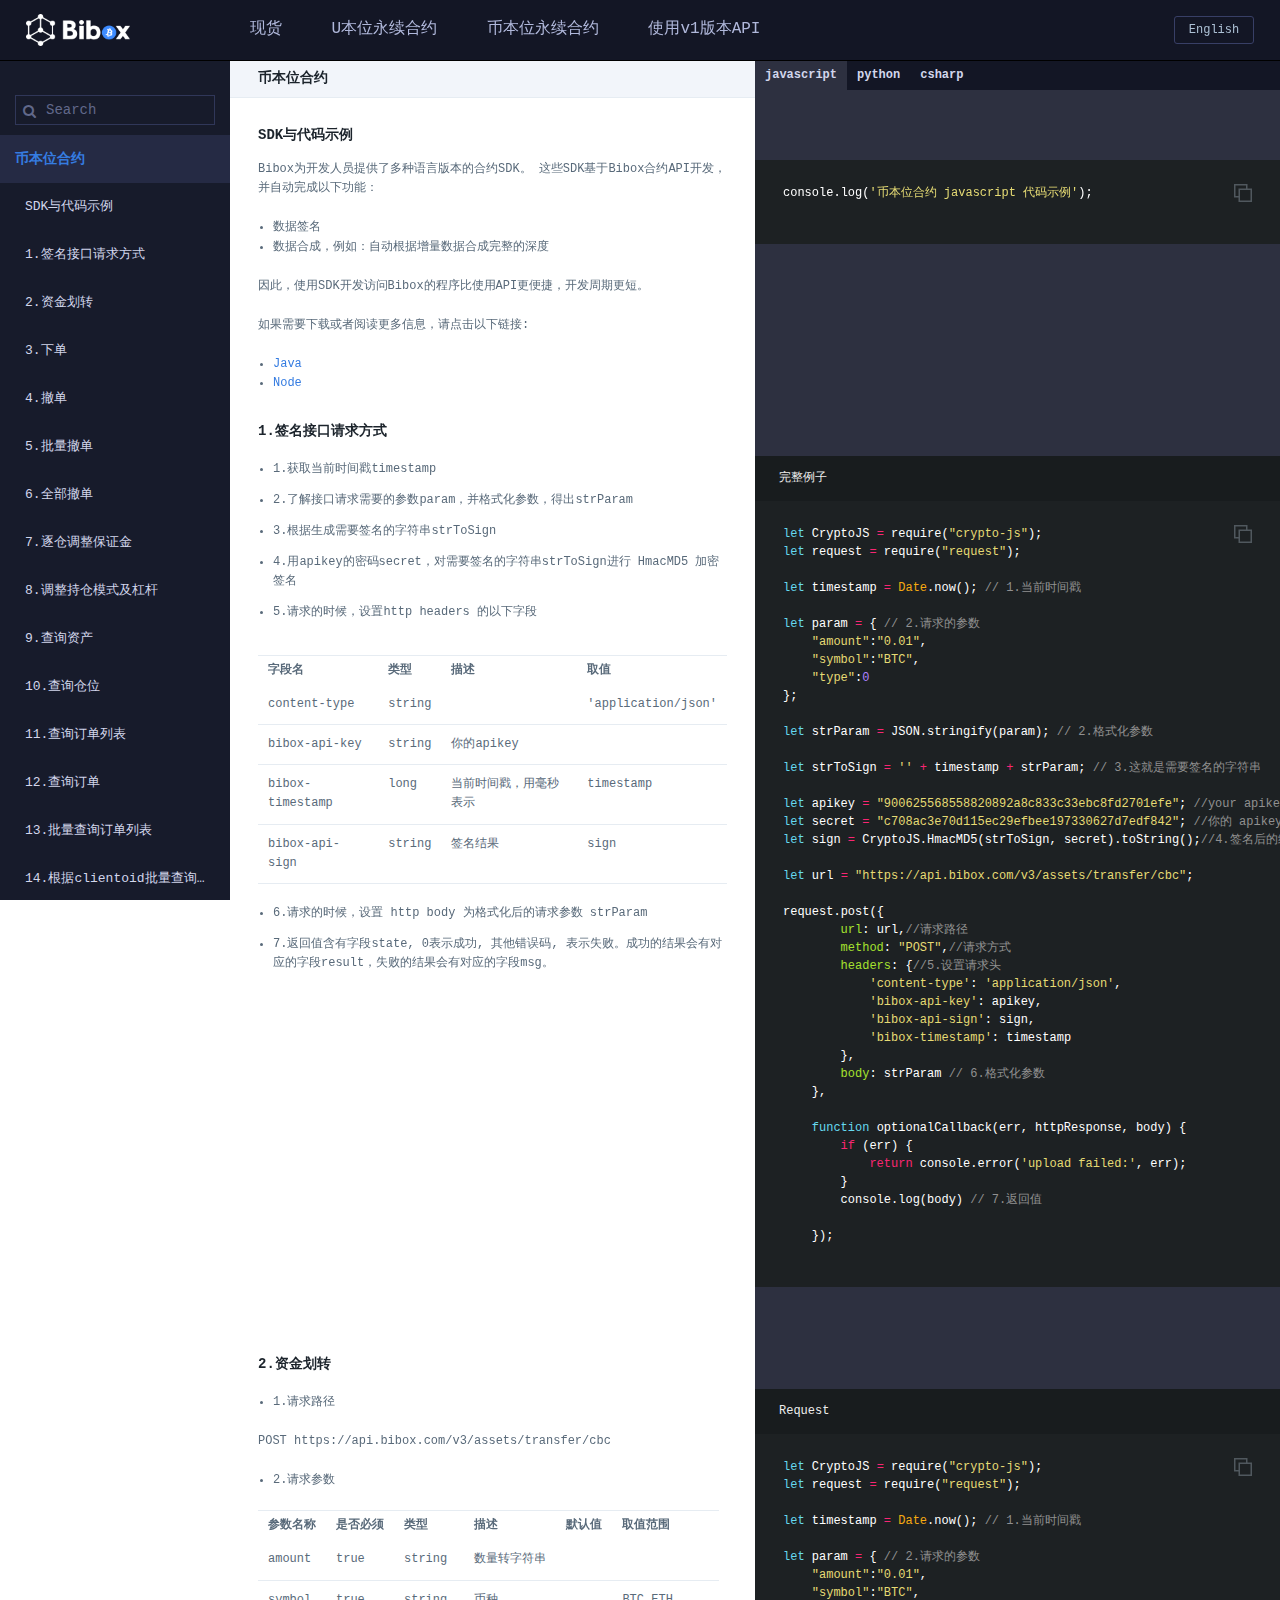
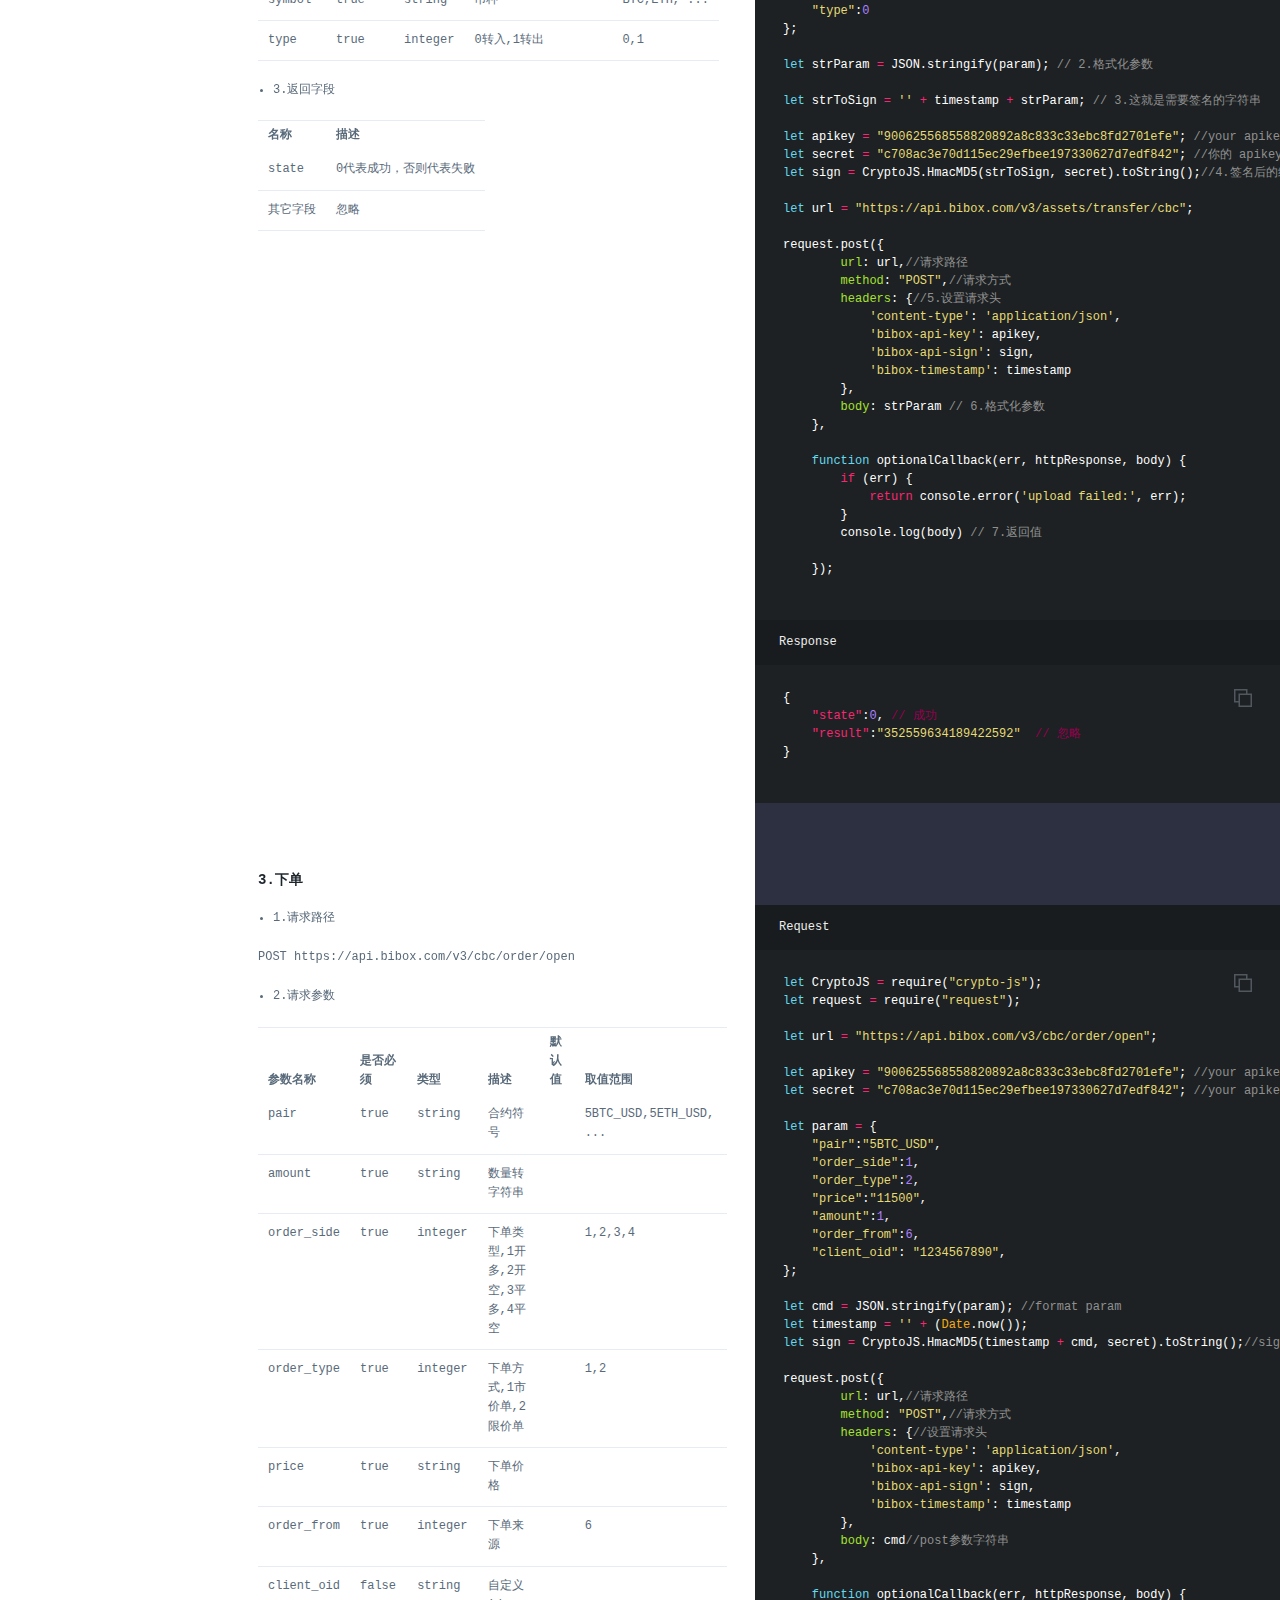
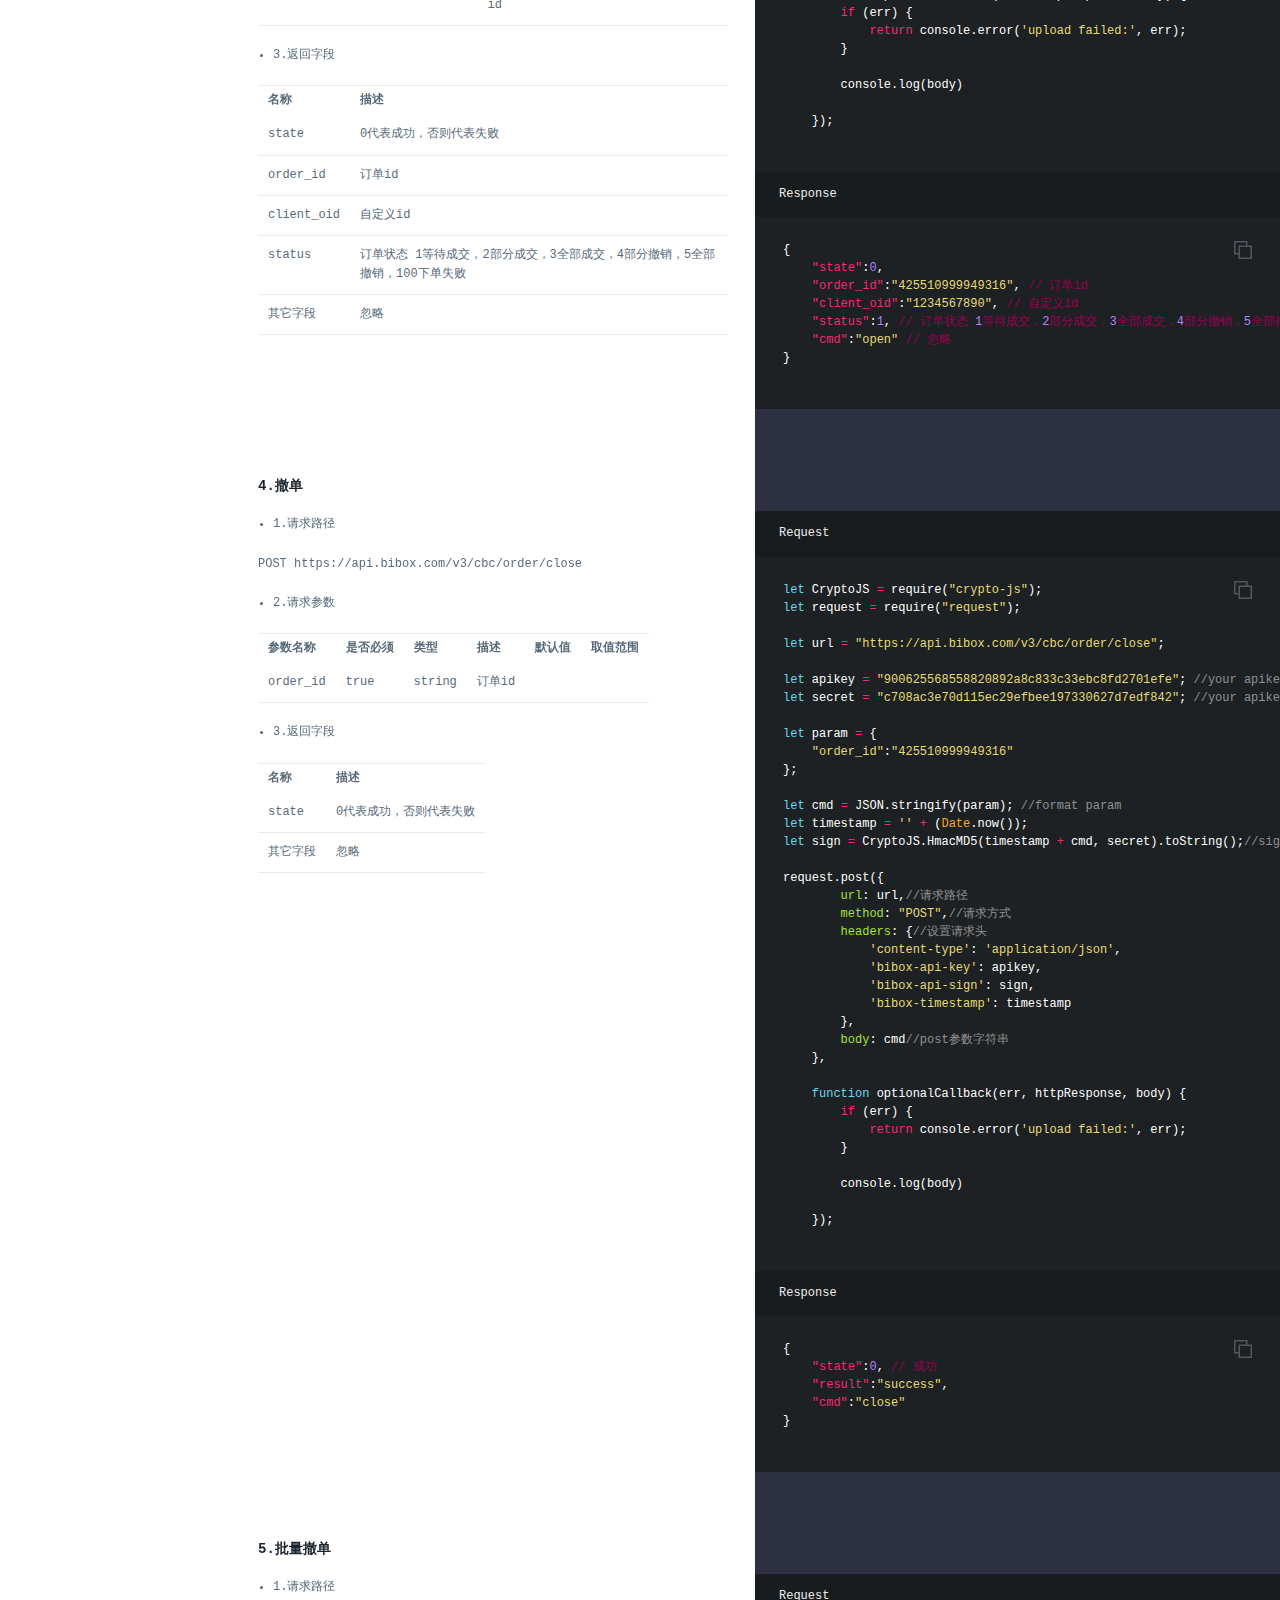
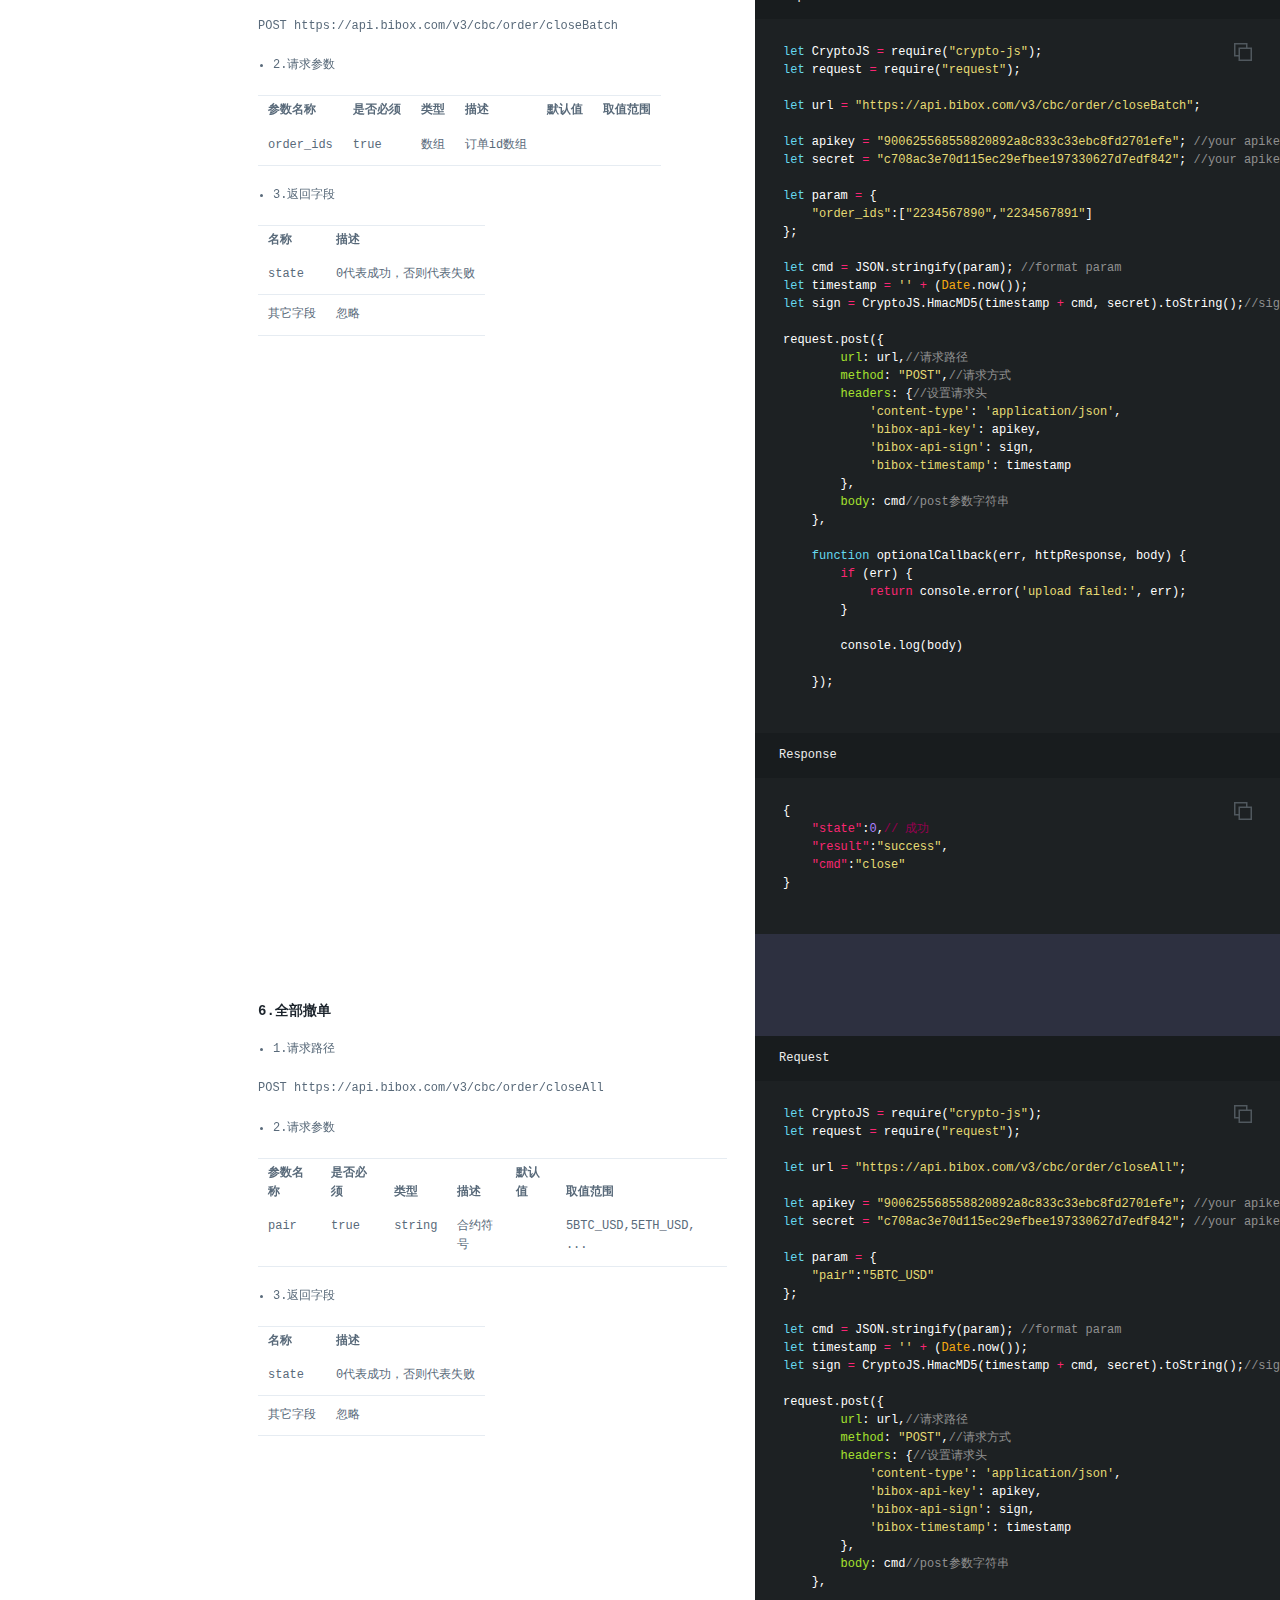
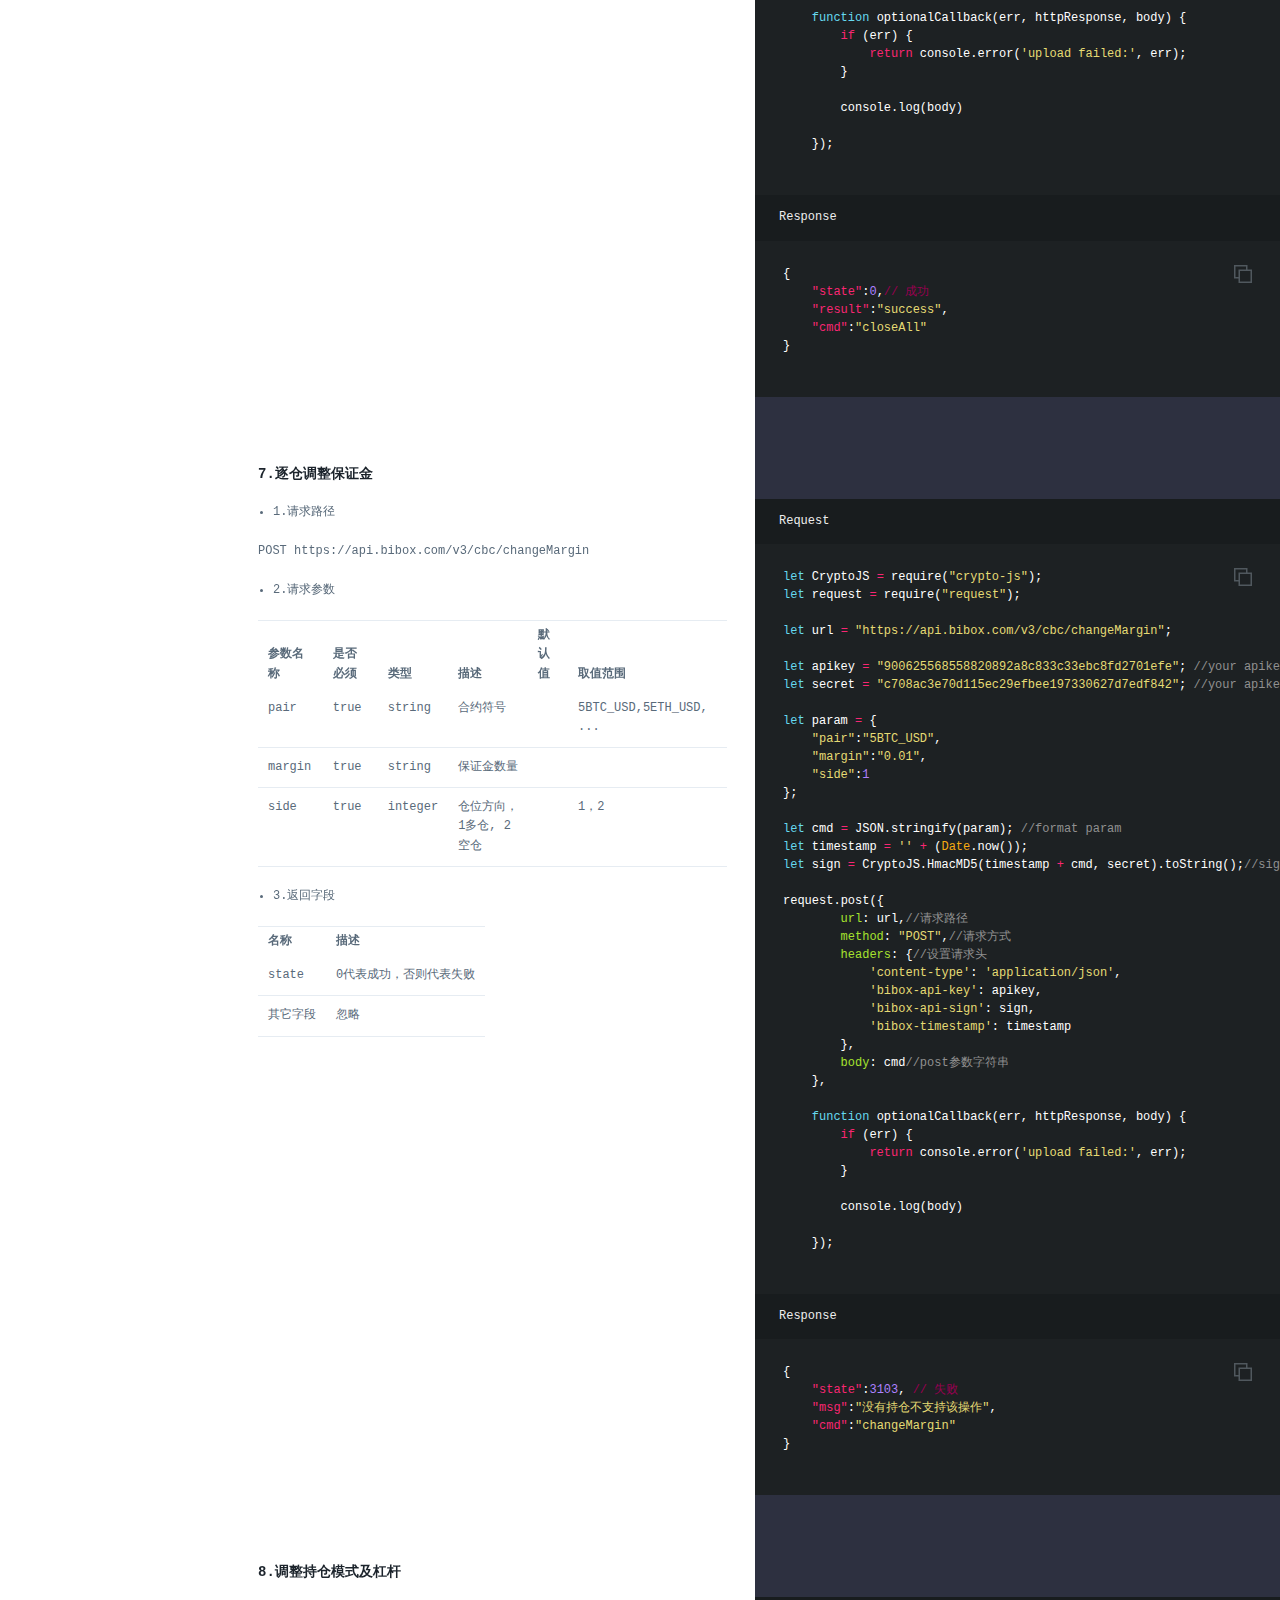
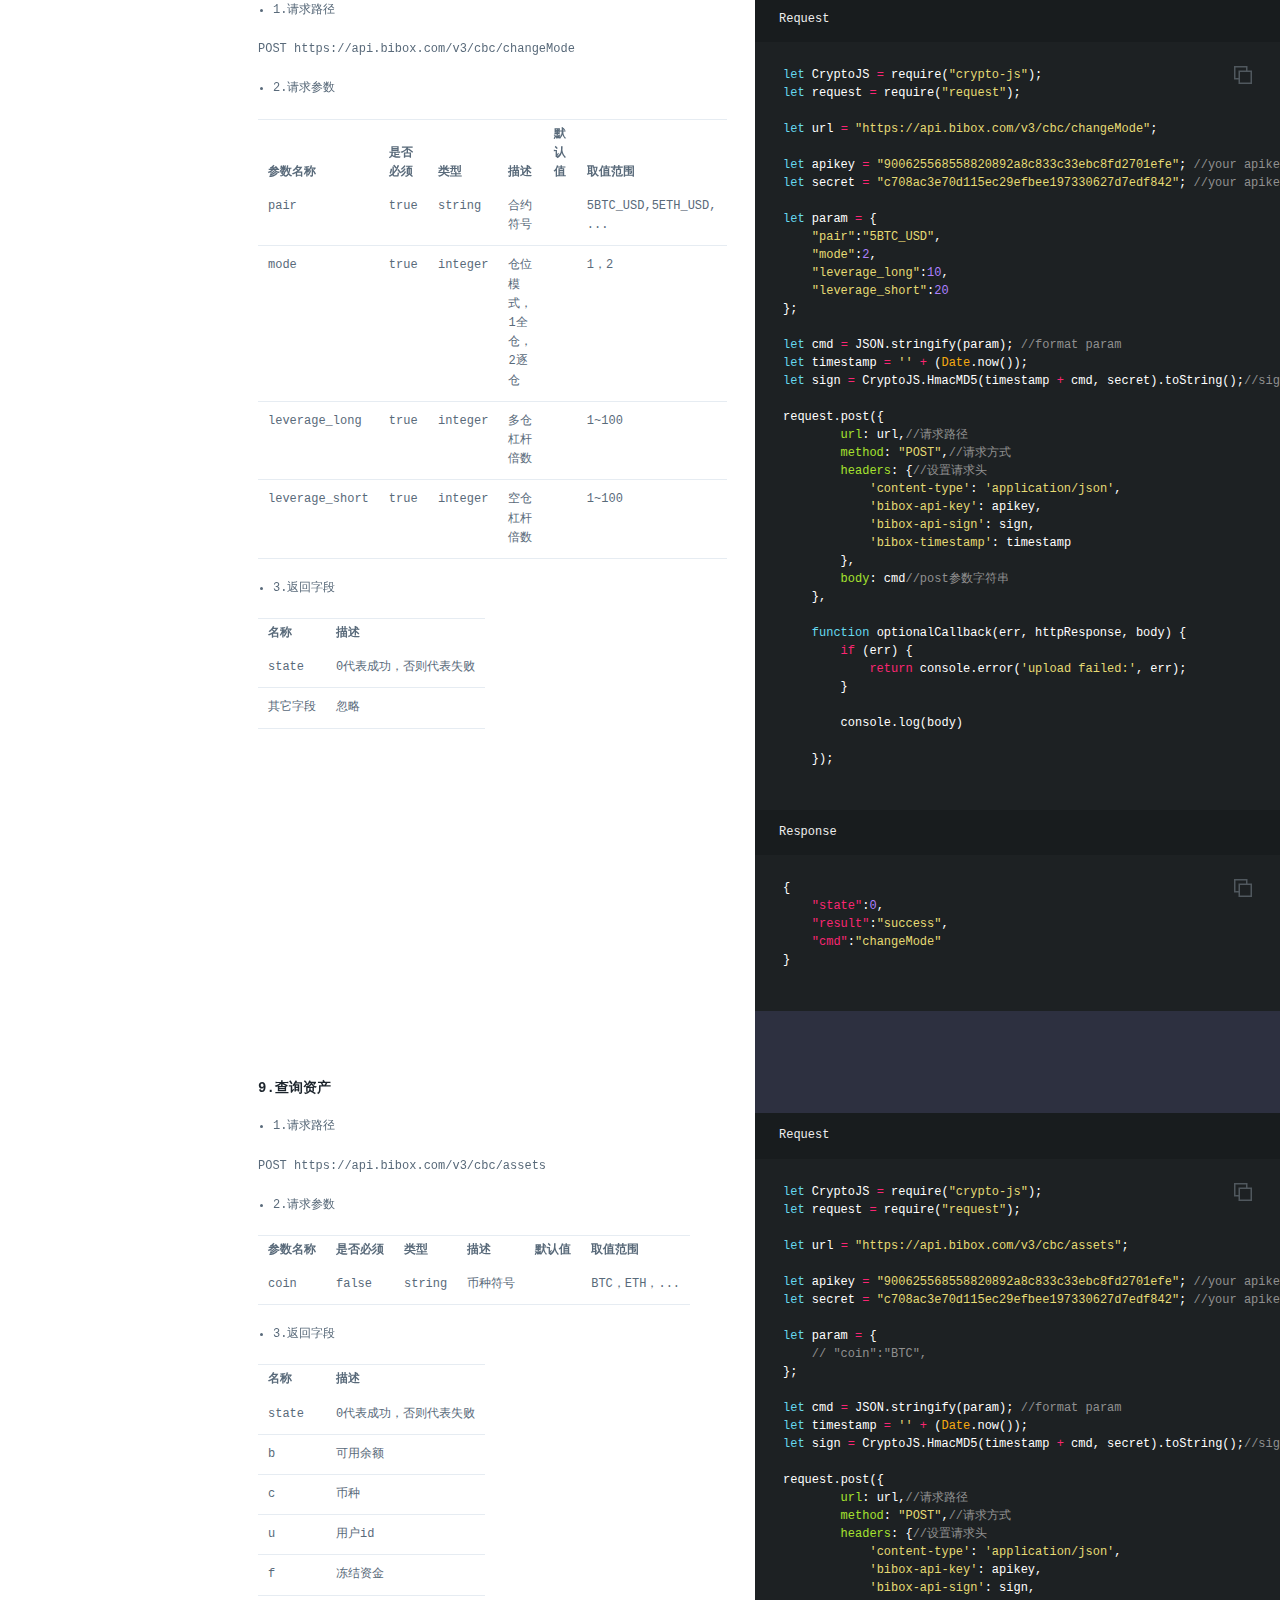
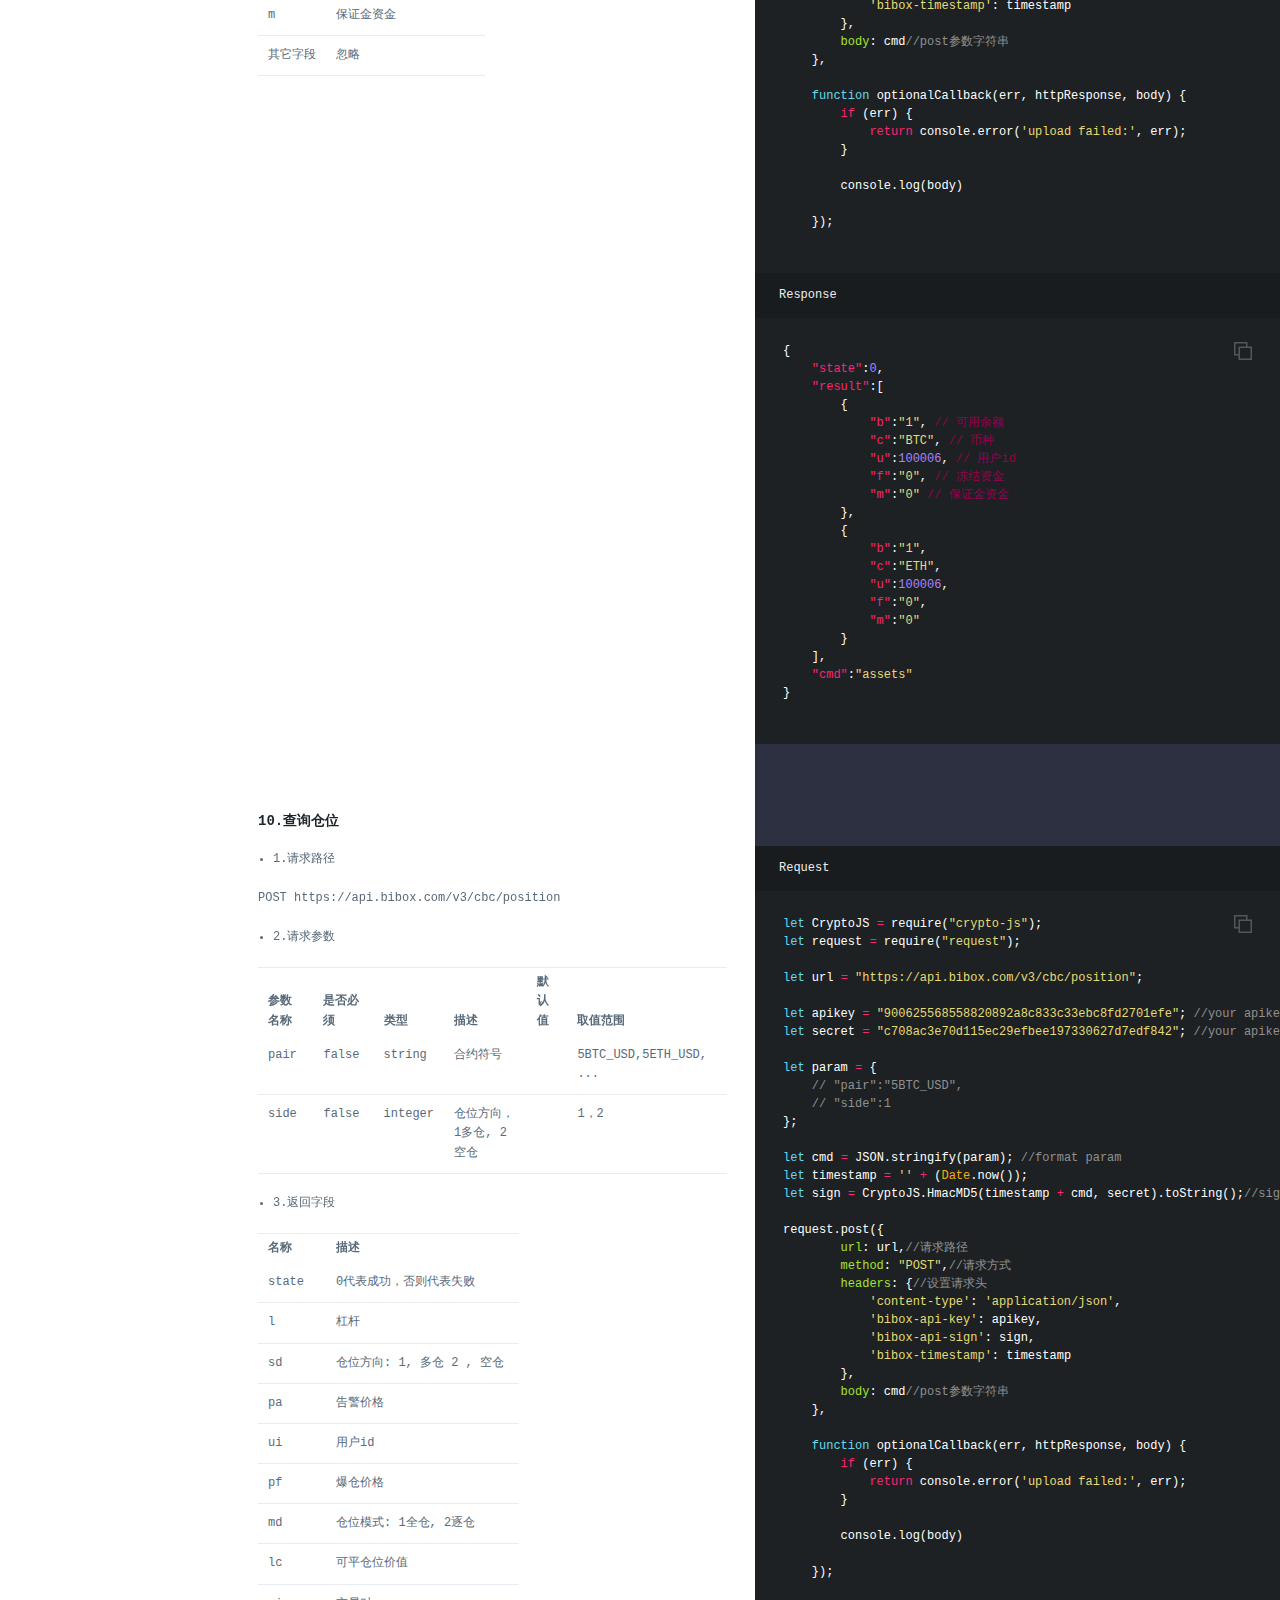
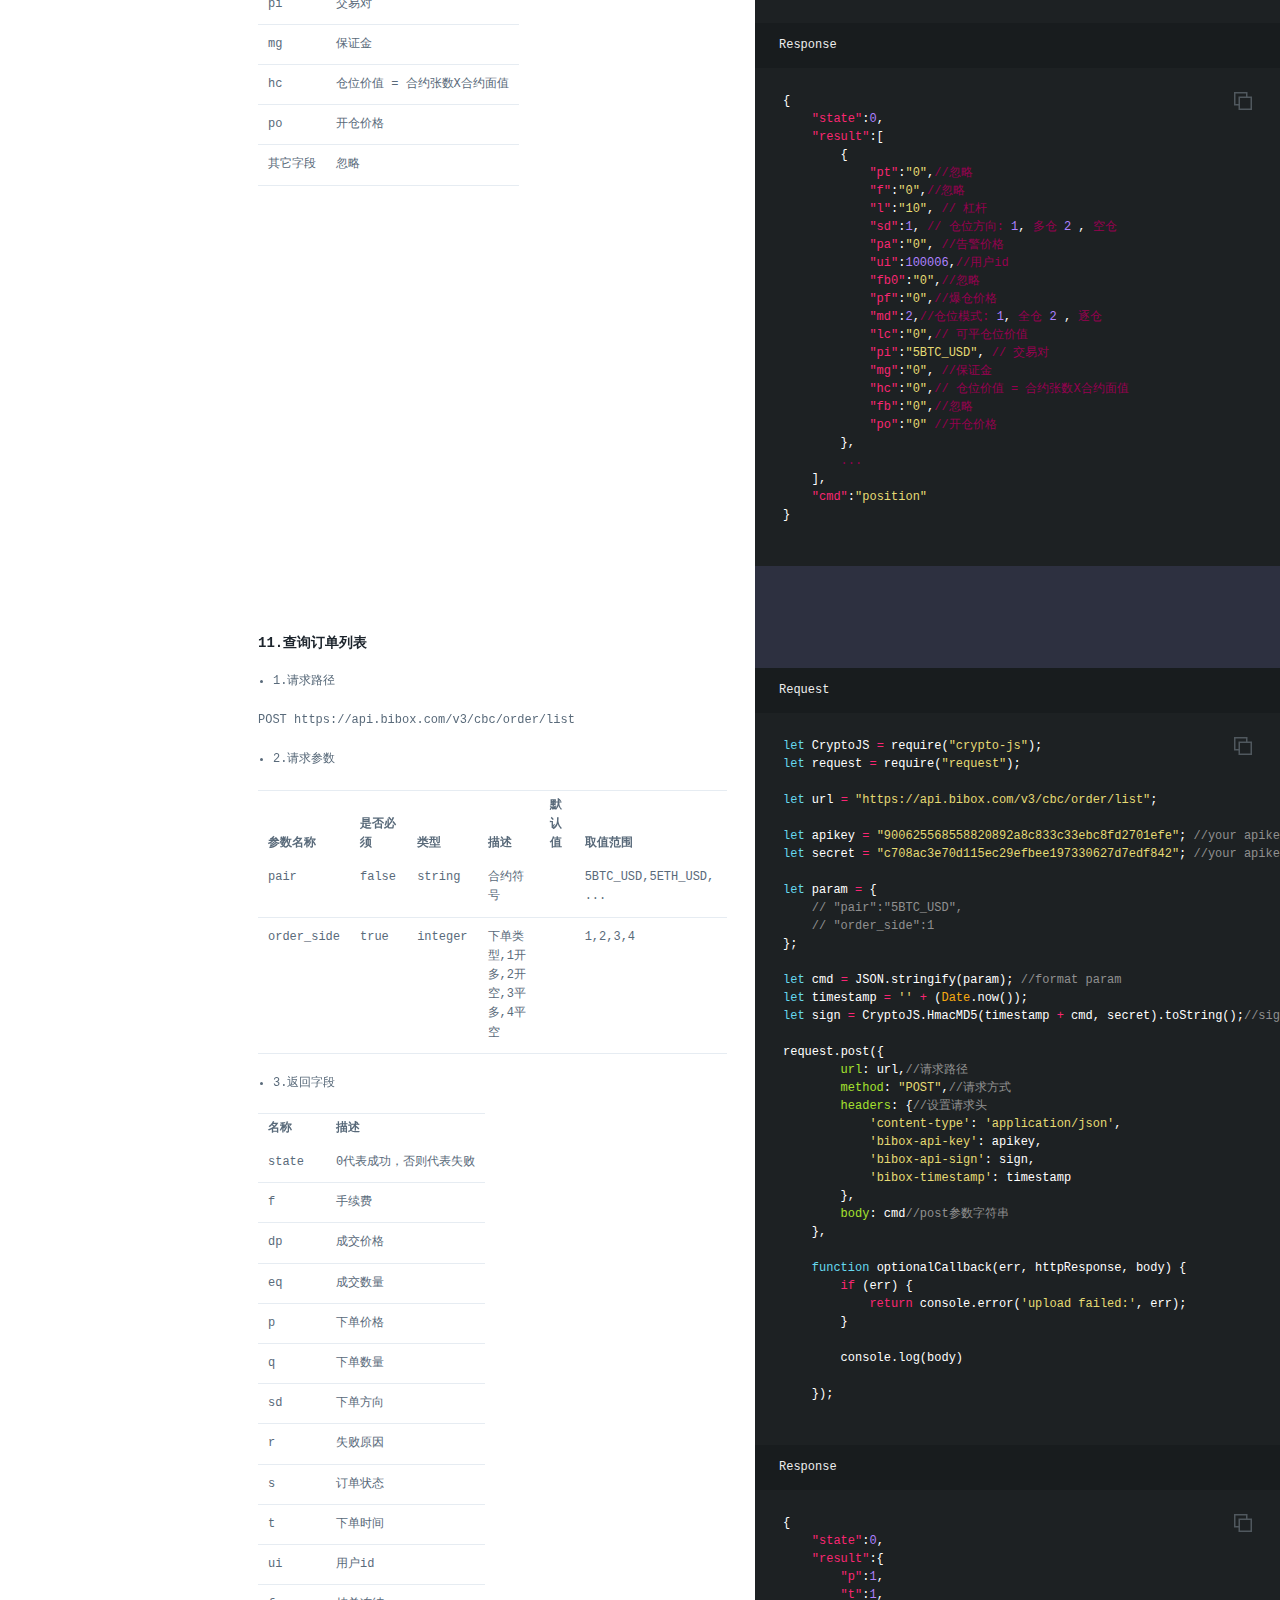
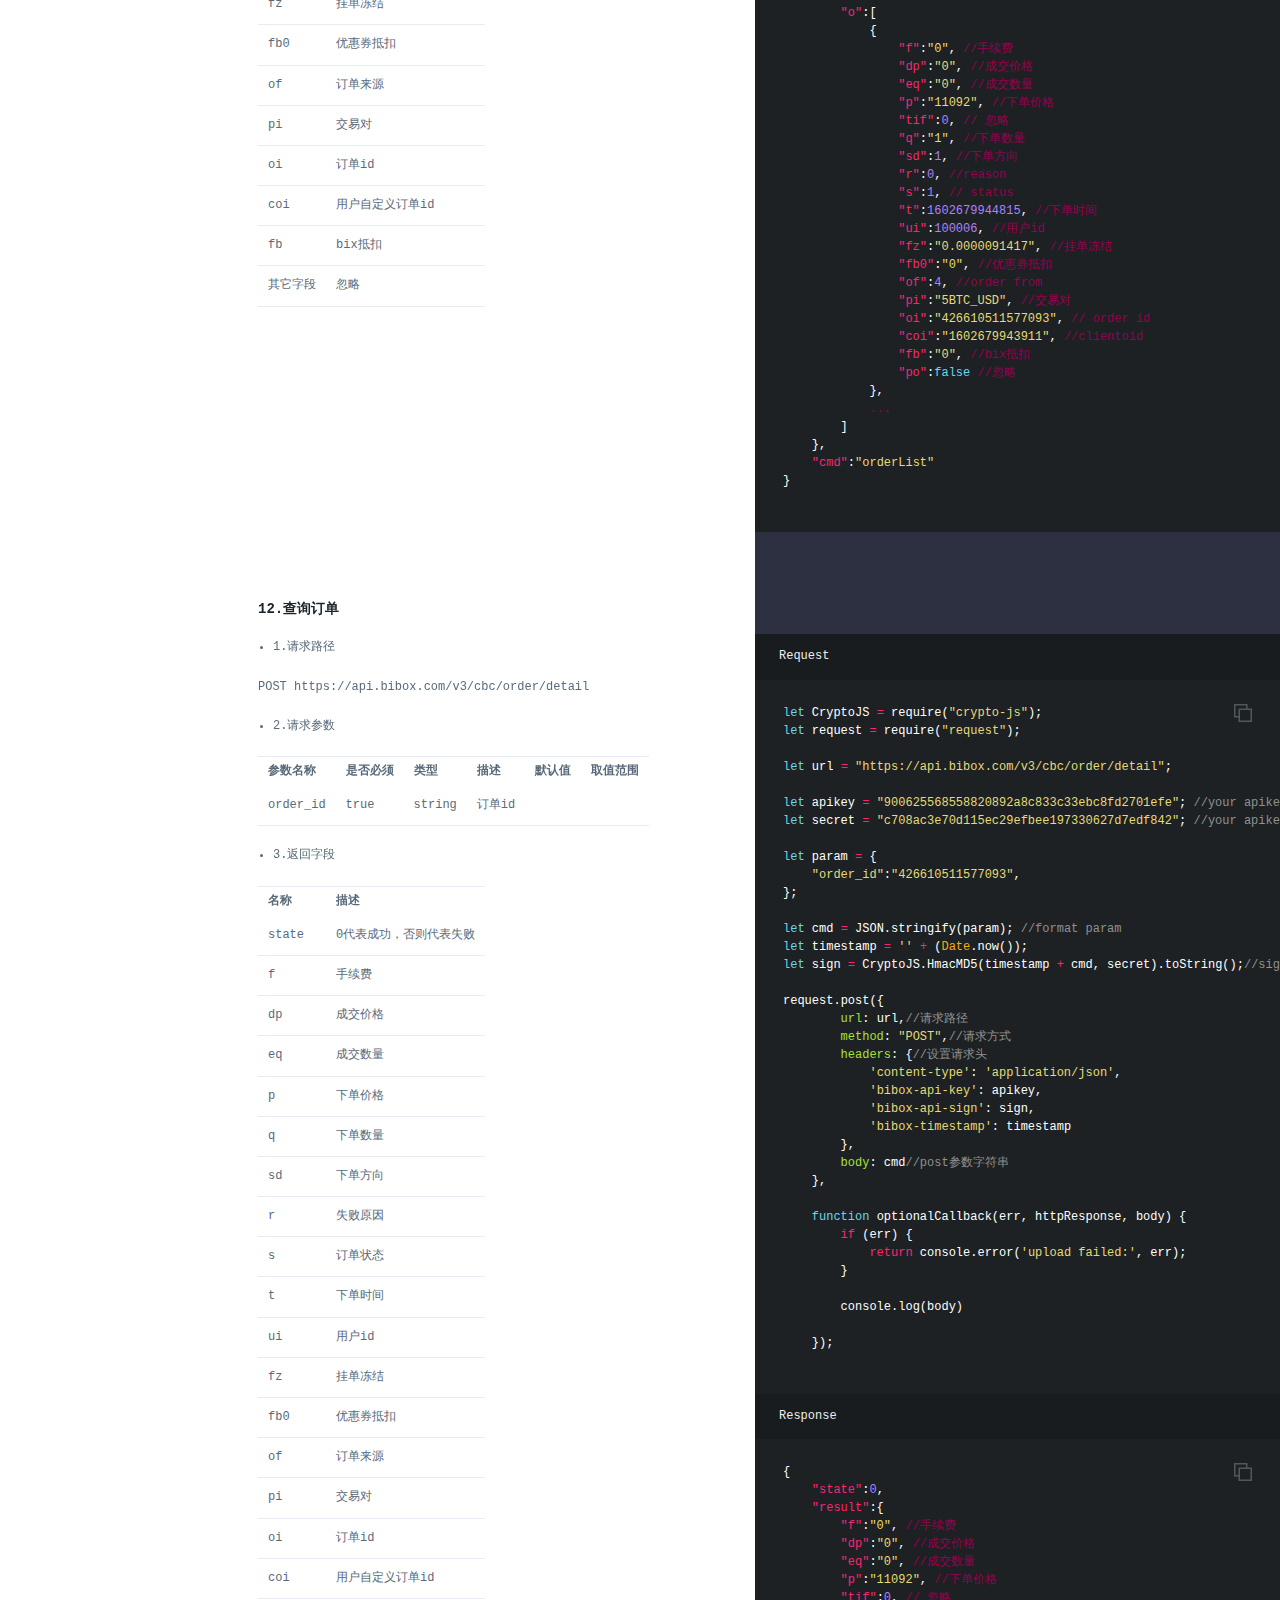
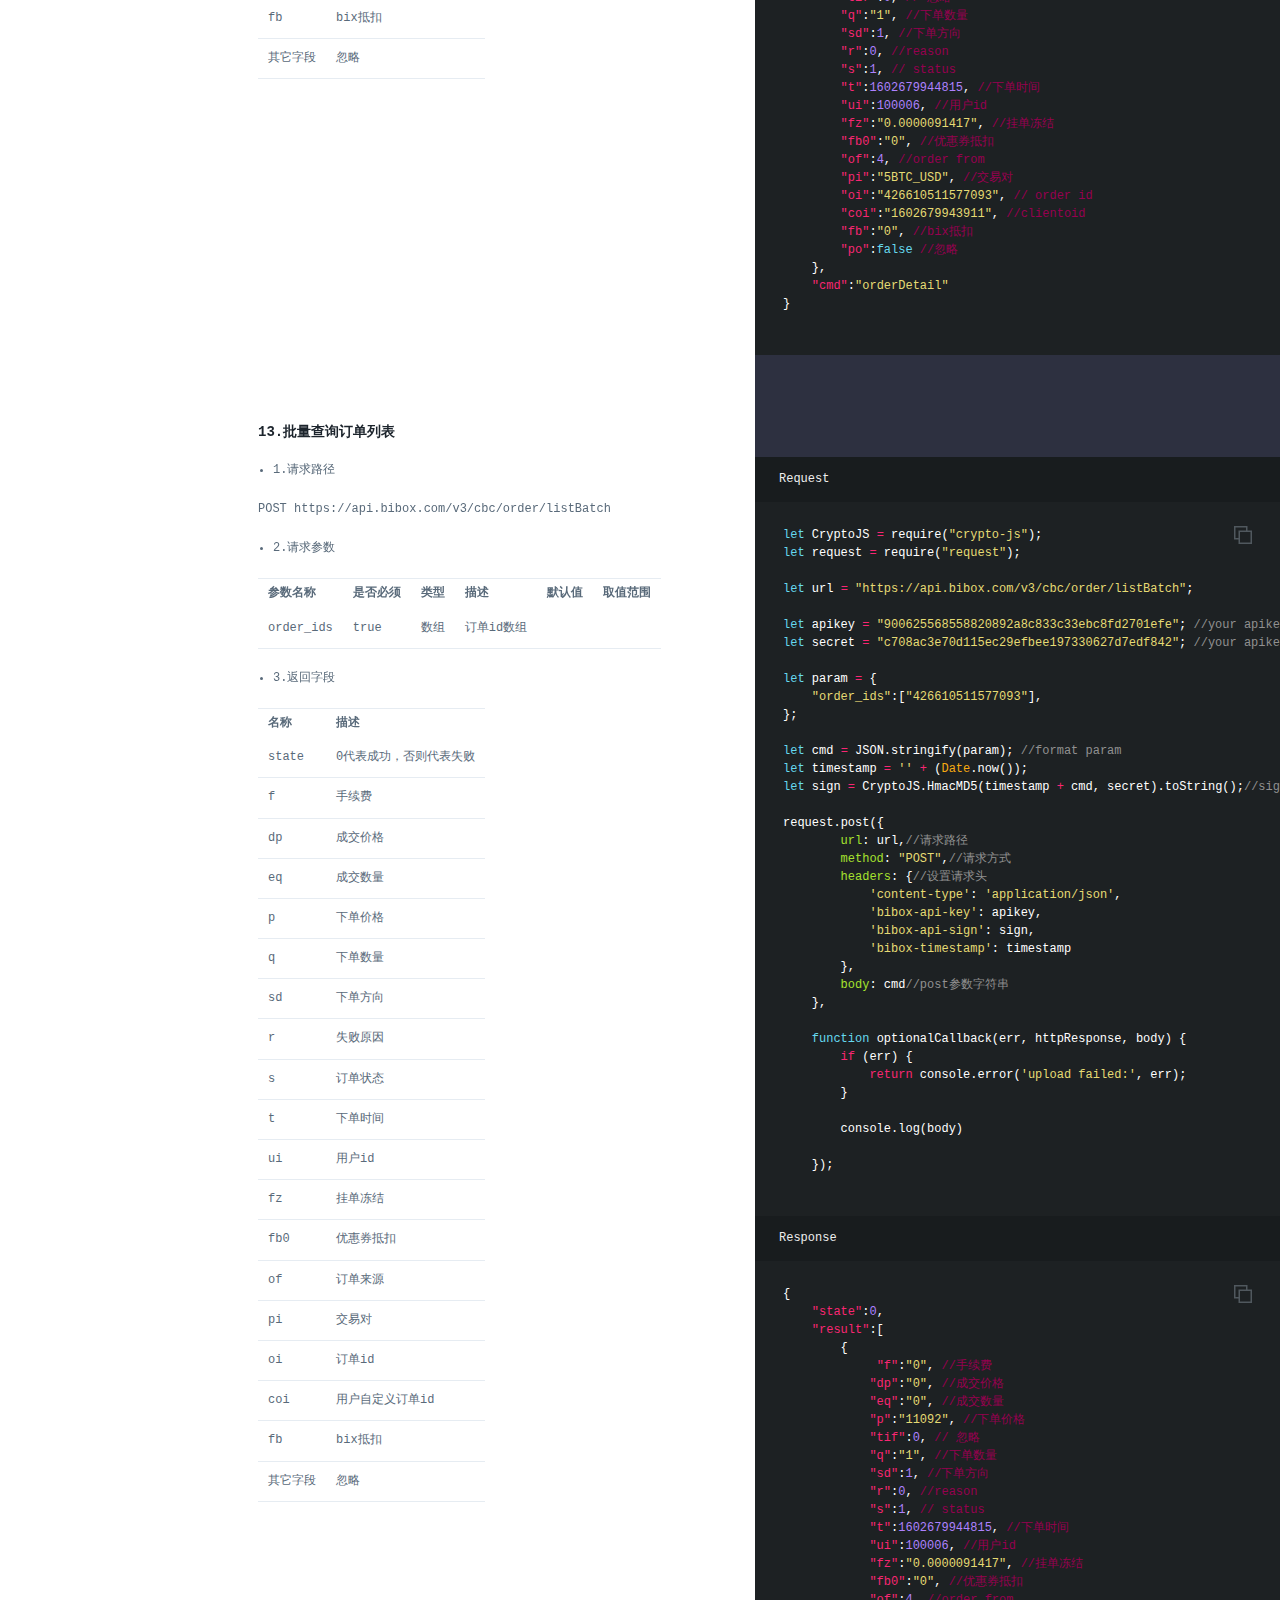
==== commit a0a87886: "update" ====
--- a/bc/zh/index.html
+++ b/bc/zh/index.html
@@ -288,7 +288,7 @@
     </script>
   </head>
 
-  <body class="index" data-languages="[&quot;javascript&quot;,&quot;python&quot;]">
+  <body class="index" data-languages="[&quot;javascript&quot;,&quot;python&quot;,&quot;csharp&quot;]">
     <a href="#" id="nav-button">
       <span>
         <img src="images/navbar-cad8cdcb.png" alt="" />
@@ -318,6 +318,7 @@
         <div class="lang-selector">
               <a href="#" data-language-name="javascript">javascript</a>
               <a href="#" data-language-name="python">python</a>
+              <a href="#" data-language-name="csharp">csharp</a>
         </div>
         <div class="search">
           <input type="text" class="search" id="input-search" placeholder="Search">
@@ -470,6 +471,8 @@
 <span class="k">if</span> <span class="n">__name__</span> <span class="o">==</span> <span class="s">'__main__'</span><span class="p">:</span>
     <span class="n">print_hi</span><span class="p">(</span><span class="s">'币本位合约 python 代码示例'</span><span class="p">)</span>
 
+</code></pre></div><div class="highlight"><pre class="highlight csharp tab-csharp"><code><span class="n">Console</span><span class="p">.</span><span class="nf">WriteLine</span><span class="p">(</span><span class="s">"币本位合约 c# 代码示例"</span><span class="p">);</span>
+
 </code></pre></div>
 <p>Bibox为开发人员提供了多种语言版本的合约SDK。
 这些SDK基于Bibox合约API开发，并自动完成以下功能：</p>
@@ -575,6 +578,99 @@
     <span class="n">transfer</span><span class="p">(</span><span class="mi">0</span><span class="p">,</span> <span class="mi">1</span><span class="p">)</span>  <span class="c1"># transfer in contract
 </span>    <span class="n">transfer</span><span class="p">(</span><span class="mi">1</span><span class="p">,</span> <span class="mi">1</span><span class="p">)</span>  <span class="c1"># transfer out contract
 </span>
+</code></pre></div><div class="highlight"><pre class="highlight csharp tab-csharp"><code><span class="k">using</span> <span class="nn">System</span><span class="p">;</span>
+<span class="k">using</span> <span class="nn">System.Net.Http</span><span class="p">;</span>
+<span class="k">using</span> <span class="nn">System.Text</span><span class="p">;</span>
+<span class="k">using</span> <span class="nn">System.Security.Cryptography</span><span class="p">;</span>
+<span class="k">using</span> <span class="nn">Newtonsoft.Json</span><span class="p">;</span>
+<span class="k">using</span> <span class="nn">Newtonsoft.Json.Serialization</span><span class="p">;</span>
+
+<span class="k">namespace</span> <span class="nn">ConsoleProgram</span>
+<span class="p">{</span>
+    <span class="k">public</span> <span class="k">class</span> <span class="nc">SortContractResolver</span> <span class="p">:</span> <span class="n">DefaultContractResolver</span>
+    <span class="p">{</span>
+        <span class="k">protected</span> <span class="k">override</span> <span class="n">IList</span><span class="p">&lt;</span><span class="n">JsonProperty</span><span class="p">&gt;</span> <span class="nf">CreateProperties</span><span class="p">(</span><span class="n">Type</span> <span class="n">type</span><span class="p">,</span> <span class="n">MemberSerialization</span> <span class="n">memberSerialization</span><span class="p">)</span>
+        <span class="p">{</span>
+            <span class="n">IList</span><span class="p">&lt;</span><span class="n">JsonProperty</span><span class="p">&gt;</span> <span class="n">properties</span> <span class="p">=</span> <span class="k">base</span><span class="p">.</span><span class="nf">CreateProperties</span><span class="p">(</span><span class="n">type</span><span class="p">,</span> <span class="n">memberSerialization</span><span class="p">);</span>
+
+            <span class="k">return</span> <span class="n">properties</span><span class="p">.</span><span class="nf">OrderBy</span><span class="p">(</span><span class="n">x</span><span class="p">=&gt;</span><span class="n">x</span><span class="p">.</span><span class="n">PropertyName</span><span class="p">).</span><span class="nf">ToList</span><span class="p">();</span>
+        <span class="p">}</span>
+    <span class="p">}</span>
+
+    <span class="k">public</span> <span class="k">class</span> <span class="nc">Class1</span>
+    <span class="p">{</span>
+
+        <span class="c1">// HttpClient is intended to be instantiated once per application, rather than per-use. See Remarks.</span>
+        <span class="k">static</span> <span class="k">readonly</span> <span class="n">HttpClient</span> <span class="n">client</span> <span class="p">=</span> <span class="k">new</span> <span class="nf">HttpClient</span><span class="p">();</span>
+
+        <span class="k">static</span> <span class="kt">string</span> <span class="nf">GetTimeStamp</span><span class="p">()</span>
+        <span class="p">{</span>
+            <span class="n">TimeSpan</span> <span class="n">ts</span> <span class="p">=</span> <span class="n">DateTime</span><span class="p">.</span><span class="n">UtcNow</span> <span class="p">-</span> <span class="k">new</span> <span class="nf">DateTime</span><span class="p">(</span><span class="m">1970</span><span class="p">,</span> <span class="m">1</span><span class="p">,</span> <span class="m">1</span><span class="p">,</span> <span class="m">0</span><span class="p">,</span> <span class="m">0</span><span class="p">,</span> <span class="m">0</span><span class="p">,</span> <span class="m">0</span><span class="p">);</span>
+            <span class="k">return</span> <span class="n">Convert</span><span class="p">.</span><span class="nf">ToInt64</span><span class="p">(</span><span class="n">ts</span><span class="p">.</span><span class="n">TotalMilliseconds</span><span class="p">).</span><span class="nf">ToString</span><span class="p">();</span>
+        <span class="p">}</span>
+
+        <span class="k">static</span> <span class="kt">string</span> <span class="nf">HmacMD5</span><span class="p">(</span><span class="kt">string</span> <span class="n">source</span><span class="p">,</span> <span class="kt">string</span> <span class="n">key</span><span class="p">)</span>
+       <span class="p">{</span>
+           <span class="n">HMACMD5</span> <span class="n">hmacmd</span> <span class="p">=</span> <span class="k">new</span> <span class="nf">HMACMD5</span><span class="p">(</span><span class="n">Encoding</span><span class="p">.</span><span class="n">Default</span><span class="p">.</span><span class="nf">GetBytes</span><span class="p">(</span><span class="n">key</span><span class="p">));</span>
+           <span class="kt">byte</span><span class="p">[]</span> <span class="n">inArray</span> <span class="p">=</span> <span class="n">hmacmd</span><span class="p">.</span><span class="nf">ComputeHash</span><span class="p">(</span><span class="n">Encoding</span><span class="p">.</span><span class="n">Default</span><span class="p">.</span><span class="nf">GetBytes</span><span class="p">(</span><span class="n">source</span><span class="p">));</span>
+           <span class="n">StringBuilder</span> <span class="n">sb</span> <span class="p">=</span> <span class="k">new</span> <span class="nf">StringBuilder</span><span class="p">();</span>
+
+           <span class="k">for</span> <span class="p">(</span><span class="kt">int</span> <span class="n">i</span> <span class="p">=</span> <span class="m">0</span><span class="p">;</span> <span class="n">i</span> <span class="p">&lt;</span> <span class="n">inArray</span><span class="p">.</span><span class="n">Length</span><span class="p">;</span> <span class="n">i</span><span class="p">++)</span>
+           <span class="p">{</span>
+               <span class="n">sb</span><span class="p">.</span><span class="nf">Append</span><span class="p">(</span><span class="n">inArray</span><span class="p">[</span><span class="n">i</span><span class="p">].</span><span class="nf">ToString</span><span class="p">(</span><span class="s">"X2"</span><span class="p">));</span>
+           <span class="p">}</span>
+
+           <span class="n">hmacmd</span><span class="p">.</span><span class="nf">Clear</span><span class="p">();</span>
+
+           <span class="k">return</span> <span class="n">sb</span><span class="p">.</span><span class="nf">ToString</span><span class="p">().</span><span class="nf">ToLower</span><span class="p">();</span>
+       <span class="p">}</span>
+
+        <span class="k">static</span> <span class="k">async</span> <span class="n">Task</span> <span class="nf">Main</span><span class="p">()</span>
+        <span class="p">{</span>
+          <span class="c1">// Call asynchronous network methods in a try/catch block to handle exceptions.</span>
+          <span class="k">try</span>
+          <span class="p">{</span>
+             <span class="kt">string</span> <span class="n">uri</span> <span class="p">=</span> <span class="s">"https://api.bibox.com/v3/assets/transfer/cbc"</span><span class="p">;</span>
+             <span class="kt">string</span> <span class="n">apikey</span> <span class="p">=</span> <span class="s">"900625568558820892a8c833c33ebc8fd2701efe"</span><span class="p">;</span>
+             <span class="kt">string</span> <span class="n">secret</span> <span class="p">=</span> <span class="s">"c708ac3e70d115ec29efbee197330627d7edf842"</span><span class="p">;</span>
+
+             <span class="kt">string</span> <span class="n">timestamp</span> <span class="p">=</span> <span class="nf">GetTimeStamp</span><span class="p">();</span>
+             <span class="kt">var</span> <span class="n">myobj</span> <span class="p">=</span> <span class="k">new</span> <span class="p">{</span>
+                <span class="n">symbol</span> <span class="p">=</span> <span class="s">"BTC"</span><span class="p">,</span>
+                <span class="n">type</span> <span class="p">=</span> <span class="m">0</span><span class="p">,</span>
+                <span class="n">amount</span> <span class="p">=</span> <span class="s">"0.001"</span><span class="p">,</span>
+             <span class="p">};</span>
+
+             <span class="kt">string</span> <span class="n">payload</span> <span class="p">=</span> <span class="n">JsonConvert</span><span class="p">.</span><span class="nf">SerializeObject</span><span class="p">(</span><span class="n">myobj</span><span class="p">,</span> <span class="k">new</span> <span class="n">JsonSerializerSettings</span> <span class="p">{</span> <span class="n">ContractResolver</span> <span class="p">=</span> <span class="k">new</span> <span class="nf">SortContractResolver</span><span class="p">()</span> <span class="p">});</span>
+
+             <span class="kt">string</span> <span class="n">source</span> <span class="p">=</span> <span class="n">timestamp</span> <span class="p">+</span> <span class="n">payload</span><span class="p">;</span>
+             <span class="kt">string</span> <span class="n">sign</span> <span class="p">=</span> <span class="nf">HmacMD5</span><span class="p">(</span><span class="n">source</span><span class="p">,</span> <span class="n">secret</span><span class="p">);</span>
+
+             <span class="n">Console</span><span class="p">.</span><span class="nf">WriteLine</span><span class="p">(</span><span class="n">source</span><span class="p">);</span>
+             <span class="n">Console</span><span class="p">.</span><span class="nf">WriteLine</span><span class="p">(</span><span class="n">sign</span><span class="p">);</span>
+
+             <span class="n">client</span><span class="p">.</span><span class="n">DefaultRequestHeaders</span><span class="p">.</span><span class="nf">Add</span><span class="p">(</span><span class="s">"bibox-api-key"</span><span class="p">,</span> <span class="n">apikey</span><span class="p">);</span>
+             <span class="n">client</span><span class="p">.</span><span class="n">DefaultRequestHeaders</span><span class="p">.</span><span class="nf">Add</span><span class="p">(</span><span class="s">"bibox-api-sign"</span><span class="p">,</span> <span class="n">sign</span><span class="p">);</span>
+             <span class="n">client</span><span class="p">.</span><span class="n">DefaultRequestHeaders</span><span class="p">.</span><span class="nf">Add</span><span class="p">(</span><span class="s">"bibox-timestamp"</span><span class="p">,</span> <span class="n">timestamp</span><span class="p">);</span>
+
+             <span class="n">HttpContent</span> <span class="n">content</span> <span class="p">=</span> <span class="k">new</span> <span class="nf">StringContent</span><span class="p">(</span><span class="n">payload</span><span class="p">,</span> <span class="n">Encoding</span><span class="p">.</span><span class="n">UTF8</span><span class="p">,</span> <span class="s">"application/json"</span><span class="p">);</span>
+
+             <span class="n">HttpResponseMessage</span> <span class="n">response</span> <span class="p">=</span> <span class="k">await</span> <span class="n">client</span><span class="p">.</span><span class="nf">PostAsync</span><span class="p">(</span><span class="n">uri</span><span class="p">,</span> <span class="n">content</span><span class="p">);</span>
+             <span class="n">response</span><span class="p">.</span><span class="nf">EnsureSuccessStatusCode</span><span class="p">();</span>
+             <span class="kt">string</span> <span class="n">responseBody</span> <span class="p">=</span> <span class="k">await</span> <span class="n">response</span><span class="p">.</span><span class="n">Content</span><span class="p">.</span><span class="nf">ReadAsStringAsync</span><span class="p">();</span>
+
+             <span class="n">Console</span><span class="p">.</span><span class="nf">WriteLine</span><span class="p">(</span><span class="n">responseBody</span><span class="p">);</span>
+          <span class="p">}</span>
+          <span class="k">catch</span><span class="p">(</span><span class="n">HttpRequestException</span> <span class="n">e</span><span class="p">)</span>
+          <span class="p">{</span>
+             <span class="n">Console</span><span class="p">.</span><span class="nf">WriteLine</span><span class="p">(</span><span class="s">"\nException Caught!"</span><span class="p">);</span>
+             <span class="n">Console</span><span class="p">.</span><span class="nf">WriteLine</span><span class="p">(</span><span class="s">"Message :{0} "</span><span class="p">,</span><span class="n">e</span><span class="p">.</span><span class="n">Message</span><span class="p">);</span>
+          <span class="p">}</span>
+        <span class="p">}</span>
+
+    <span class="p">}</span>
+<span class="p">}</span>
+
 </code></pre></div>
 <ul>
 <li><p>1.获取当前时间戳timestamp</p></li>
@@ -710,6 +806,99 @@
     <span class="n">transfer</span><span class="p">(</span><span class="mi">0</span><span class="p">,</span> <span class="mi">1</span><span class="p">)</span>  <span class="c1"># transfer in contract
 </span>    <span class="n">transfer</span><span class="p">(</span><span class="mi">1</span><span class="p">,</span> <span class="mi">1</span><span class="p">)</span>  <span class="c1"># transfer out contract
 </span>
+</code></pre></div><div class="highlight"><pre class="highlight csharp tab-csharp"><code><span class="k">using</span> <span class="nn">System</span><span class="p">;</span>
+<span class="k">using</span> <span class="nn">System.Net.Http</span><span class="p">;</span>
+<span class="k">using</span> <span class="nn">System.Text</span><span class="p">;</span>
+<span class="k">using</span> <span class="nn">System.Security.Cryptography</span><span class="p">;</span>
+<span class="k">using</span> <span class="nn">Newtonsoft.Json</span><span class="p">;</span>
+<span class="k">using</span> <span class="nn">Newtonsoft.Json.Serialization</span><span class="p">;</span>
+
+<span class="k">namespace</span> <span class="nn">ConsoleProgram</span>
+<span class="p">{</span>
+    <span class="k">public</span> <span class="k">class</span> <span class="nc">SortContractResolver</span> <span class="p">:</span> <span class="n">DefaultContractResolver</span>
+    <span class="p">{</span>
+        <span class="k">protected</span> <span class="k">override</span> <span class="n">IList</span><span class="p">&lt;</span><span class="n">JsonProperty</span><span class="p">&gt;</span> <span class="nf">CreateProperties</span><span class="p">(</span><span class="n">Type</span> <span class="n">type</span><span class="p">,</span> <span class="n">MemberSerialization</span> <span class="n">memberSerialization</span><span class="p">)</span>
+        <span class="p">{</span>
+            <span class="n">IList</span><span class="p">&lt;</span><span class="n">JsonProperty</span><span class="p">&gt;</span> <span class="n">properties</span> <span class="p">=</span> <span class="k">base</span><span class="p">.</span><span class="nf">CreateProperties</span><span class="p">(</span><span class="n">type</span><span class="p">,</span> <span class="n">memberSerialization</span><span class="p">);</span>
+
+            <span class="k">return</span> <span class="n">properties</span><span class="p">.</span><span class="nf">OrderBy</span><span class="p">(</span><span class="n">x</span><span class="p">=&gt;</span><span class="n">x</span><span class="p">.</span><span class="n">PropertyName</span><span class="p">).</span><span class="nf">ToList</span><span class="p">();</span>
+        <span class="p">}</span>
+    <span class="p">}</span>
+
+    <span class="k">public</span> <span class="k">class</span> <span class="nc">Class1</span>
+    <span class="p">{</span>
+
+        <span class="c1">// HttpClient is intended to be instantiated once per application, rather than per-use. See Remarks.</span>
+        <span class="k">static</span> <span class="k">readonly</span> <span class="n">HttpClient</span> <span class="n">client</span> <span class="p">=</span> <span class="k">new</span> <span class="nf">HttpClient</span><span class="p">();</span>
+
+        <span class="k">static</span> <span class="kt">string</span> <span class="nf">GetTimeStamp</span><span class="p">()</span>
+        <span class="p">{</span>
+            <span class="n">TimeSpan</span> <span class="n">ts</span> <span class="p">=</span> <span class="n">DateTime</span><span class="p">.</span><span class="n">UtcNow</span> <span class="p">-</span> <span class="k">new</span> <span class="nf">DateTime</span><span class="p">(</span><span class="m">1970</span><span class="p">,</span> <span class="m">1</span><span class="p">,</span> <span class="m">1</span><span class="p">,</span> <span class="m">0</span><span class="p">,</span> <span class="m">0</span><span class="p">,</span> <span class="m">0</span><span class="p">,</span> <span class="m">0</span><span class="p">);</span>
+            <span class="k">return</span> <span class="n">Convert</span><span class="p">.</span><span class="nf">ToInt64</span><span class="p">(</span><span class="n">ts</span><span class="p">.</span><span class="n">TotalMilliseconds</span><span class="p">).</span><span class="nf">ToString</span><span class="p">();</span>
+        <span class="p">}</span>
+
+        <span class="k">static</span> <span class="kt">string</span> <span class="nf">HmacMD5</span><span class="p">(</span><span class="kt">string</span> <span class="n">source</span><span class="p">,</span> <span class="kt">string</span> <span class="n">key</span><span class="p">)</span>
+       <span class="p">{</span>
+           <span class="n">HMACMD5</span> <span class="n">hmacmd</span> <span class="p">=</span> <span class="k">new</span> <span class="nf">HMACMD5</span><span class="p">(</span><span class="n">Encoding</span><span class="p">.</span><span class="n">Default</span><span class="p">.</span><span class="nf">GetBytes</span><span class="p">(</span><span class="n">key</span><span class="p">));</span>
+           <span class="kt">byte</span><span class="p">[]</span> <span class="n">inArray</span> <span class="p">=</span> <span class="n">hmacmd</span><span class="p">.</span><span class="nf">ComputeHash</span><span class="p">(</span><span class="n">Encoding</span><span class="p">.</span><span class="n">Default</span><span class="p">.</span><span class="nf">GetBytes</span><span class="p">(</span><span class="n">source</span><span class="p">));</span>
+           <span class="n">StringBuilder</span> <span class="n">sb</span> <span class="p">=</span> <span class="k">new</span> <span class="nf">StringBuilder</span><span class="p">();</span>
+
+           <span class="k">for</span> <span class="p">(</span><span class="kt">int</span> <span class="n">i</span> <span class="p">=</span> <span class="m">0</span><span class="p">;</span> <span class="n">i</span> <span class="p">&lt;</span> <span class="n">inArray</span><span class="p">.</span><span class="n">Length</span><span class="p">;</span> <span class="n">i</span><span class="p">++)</span>
+           <span class="p">{</span>
+               <span class="n">sb</span><span class="p">.</span><span class="nf">Append</span><span class="p">(</span><span class="n">inArray</span><span class="p">[</span><span class="n">i</span><span class="p">].</span><span class="nf">ToString</span><span class="p">(</span><span class="s">"X2"</span><span class="p">));</span>
+           <span class="p">}</span>
+
+           <span class="n">hmacmd</span><span class="p">.</span><span class="nf">Clear</span><span class="p">();</span>
+
+           <span class="k">return</span> <span class="n">sb</span><span class="p">.</span><span class="nf">ToString</span><span class="p">().</span><span class="nf">ToLower</span><span class="p">();</span>
+       <span class="p">}</span>
+
+        <span class="k">static</span> <span class="k">async</span> <span class="n">Task</span> <span class="nf">Main</span><span class="p">()</span>
+        <span class="p">{</span>
+          <span class="c1">// Call asynchronous network methods in a try/catch block to handle exceptions.</span>
+          <span class="k">try</span>
+          <span class="p">{</span>
+             <span class="kt">string</span> <span class="n">uri</span> <span class="p">=</span> <span class="s">"https://api.bibox.com/v3/assets/transfer/cbc"</span><span class="p">;</span>
+             <span class="kt">string</span> <span class="n">apikey</span> <span class="p">=</span> <span class="s">"900625568558820892a8c833c33ebc8fd2701efe"</span><span class="p">;</span>
+             <span class="kt">string</span> <span class="n">secret</span> <span class="p">=</span> <span class="s">"c708ac3e70d115ec29efbee197330627d7edf842"</span><span class="p">;</span>
+
+             <span class="kt">string</span> <span class="n">timestamp</span> <span class="p">=</span> <span class="nf">GetTimeStamp</span><span class="p">();</span>
+             <span class="kt">var</span> <span class="n">myobj</span> <span class="p">=</span> <span class="k">new</span> <span class="p">{</span>
+                <span class="n">symbol</span> <span class="p">=</span> <span class="s">"BTC"</span><span class="p">,</span>
+                <span class="n">type</span> <span class="p">=</span> <span class="m">0</span><span class="p">,</span>
+                <span class="n">amount</span> <span class="p">=</span> <span class="s">"0.001"</span><span class="p">,</span>
+             <span class="p">};</span>
+
+             <span class="kt">string</span> <span class="n">payload</span> <span class="p">=</span> <span class="n">JsonConvert</span><span class="p">.</span><span class="nf">SerializeObject</span><span class="p">(</span><span class="n">myobj</span><span class="p">,</span> <span class="k">new</span> <span class="n">JsonSerializerSettings</span> <span class="p">{</span> <span class="n">ContractResolver</span> <span class="p">=</span> <span class="k">new</span> <span class="nf">SortContractResolver</span><span class="p">()</span> <span class="p">});</span>
+
+             <span class="kt">string</span> <span class="n">source</span> <span class="p">=</span> <span class="n">timestamp</span> <span class="p">+</span> <span class="n">payload</span><span class="p">;</span>
+             <span class="kt">string</span> <span class="n">sign</span> <span class="p">=</span> <span class="nf">HmacMD5</span><span class="p">(</span><span class="n">source</span><span class="p">,</span> <span class="n">secret</span><span class="p">);</span>
+
+             <span class="n">Console</span><span class="p">.</span><span class="nf">WriteLine</span><span class="p">(</span><span class="n">source</span><span class="p">);</span>
+             <span class="n">Console</span><span class="p">.</span><span class="nf">WriteLine</span><span class="p">(</span><span class="n">sign</span><span class="p">);</span>
+
+             <span class="n">client</span><span class="p">.</span><span class="n">DefaultRequestHeaders</span><span class="p">.</span><span class="nf">Add</span><span class="p">(</span><span class="s">"bibox-api-key"</span><span class="p">,</span> <span class="n">apikey</span><span class="p">);</span>
+             <span class="n">client</span><span class="p">.</span><span class="n">DefaultRequestHeaders</span><span class="p">.</span><span class="nf">Add</span><span class="p">(</span><span class="s">"bibox-api-sign"</span><span class="p">,</span> <span class="n">sign</span><span class="p">);</span>
+             <span class="n">client</span><span class="p">.</span><span class="n">DefaultRequestHeaders</span><span class="p">.</span><span class="nf">Add</span><span class="p">(</span><span class="s">"bibox-timestamp"</span><span class="p">,</span> <span class="n">timestamp</span><span class="p">);</span>
+
+             <span class="n">HttpContent</span> <span class="n">content</span> <span class="p">=</span> <span class="k">new</span> <span class="nf">StringContent</span><span class="p">(</span><span class="n">payload</span><span class="p">,</span> <span class="n">Encoding</span><span class="p">.</span><span class="n">UTF8</span><span class="p">,</span> <span class="s">"application/json"</span><span class="p">);</span>
+
+             <span class="n">HttpResponseMessage</span> <span class="n">response</span> <span class="p">=</span> <span class="k">await</span> <span class="n">client</span><span class="p">.</span><span class="nf">PostAsync</span><span class="p">(</span><span class="n">uri</span><span class="p">,</span> <span class="n">content</span><span class="p">);</span>
+             <span class="n">response</span><span class="p">.</span><span class="nf">EnsureSuccessStatusCode</span><span class="p">();</span>
+             <span class="kt">string</span> <span class="n">responseBody</span> <span class="p">=</span> <span class="k">await</span> <span class="n">response</span><span class="p">.</span><span class="n">Content</span><span class="p">.</span><span class="nf">ReadAsStringAsync</span><span class="p">();</span>
+
+             <span class="n">Console</span><span class="p">.</span><span class="nf">WriteLine</span><span class="p">(</span><span class="n">responseBody</span><span class="p">);</span>
+          <span class="p">}</span>
+          <span class="k">catch</span><span class="p">(</span><span class="n">HttpRequestException</span> <span class="n">e</span><span class="p">)</span>
+          <span class="p">{</span>
+             <span class="n">Console</span><span class="p">.</span><span class="nf">WriteLine</span><span class="p">(</span><span class="s">"\nException Caught!"</span><span class="p">);</span>
+             <span class="n">Console</span><span class="p">.</span><span class="nf">WriteLine</span><span class="p">(</span><span class="s">"Message :{0} "</span><span class="p">,</span><span class="n">e</span><span class="p">.</span><span class="n">Message</span><span class="p">);</span>
+          <span class="p">}</span>
+        <span class="p">}</span>
+
+    <span class="p">}</span>
+<span class="p">}</span>
+
 </code></pre></div>
 <ul>
 <li>1.请求路径</li>
@@ -878,6 +1067,103 @@
 <span class="k">if</span> <span class="n">__name__</span> <span class="o">==</span> <span class="s">'__main__'</span><span class="p">:</span>
     <span class="n">do_request</span><span class="p">()</span>
 
+</code></pre></div><div class="highlight"><pre class="highlight csharp tab-csharp"><code><span class="k">using</span> <span class="nn">System</span><span class="p">;</span>
+<span class="k">using</span> <span class="nn">System.Net.Http</span><span class="p">;</span>
+<span class="k">using</span> <span class="nn">System.Text</span><span class="p">;</span>
+<span class="k">using</span> <span class="nn">System.Security.Cryptography</span><span class="p">;</span>
+<span class="k">using</span> <span class="nn">Newtonsoft.Json</span><span class="p">;</span>
+<span class="k">using</span> <span class="nn">Newtonsoft.Json.Serialization</span><span class="p">;</span>
+
+<span class="k">namespace</span> <span class="nn">ConsoleProgram</span>
+<span class="p">{</span>
+    <span class="k">public</span> <span class="k">class</span> <span class="nc">SortContractResolver</span> <span class="p">:</span> <span class="n">DefaultContractResolver</span>
+    <span class="p">{</span>
+        <span class="k">protected</span> <span class="k">override</span> <span class="n">IList</span><span class="p">&lt;</span><span class="n">JsonProperty</span><span class="p">&gt;</span> <span class="nf">CreateProperties</span><span class="p">(</span><span class="n">Type</span> <span class="n">type</span><span class="p">,</span> <span class="n">MemberSerialization</span> <span class="n">memberSerialization</span><span class="p">)</span>
+        <span class="p">{</span>
+            <span class="n">IList</span><span class="p">&lt;</span><span class="n">JsonProperty</span><span class="p">&gt;</span> <span class="n">properties</span> <span class="p">=</span> <span class="k">base</span><span class="p">.</span><span class="nf">CreateProperties</span><span class="p">(</span><span class="n">type</span><span class="p">,</span> <span class="n">memberSerialization</span><span class="p">);</span>
+
+            <span class="k">return</span> <span class="n">properties</span><span class="p">.</span><span class="nf">OrderBy</span><span class="p">(</span><span class="n">x</span><span class="p">=&gt;</span><span class="n">x</span><span class="p">.</span><span class="n">PropertyName</span><span class="p">).</span><span class="nf">ToList</span><span class="p">();</span>
+        <span class="p">}</span>
+    <span class="p">}</span>
+
+    <span class="k">public</span> <span class="k">class</span> <span class="nc">Class1</span>
+    <span class="p">{</span>
+
+        <span class="c1">// HttpClient is intended to be instantiated once per application, rather than per-use. See Remarks.</span>
+        <span class="k">static</span> <span class="k">readonly</span> <span class="n">HttpClient</span> <span class="n">client</span> <span class="p">=</span> <span class="k">new</span> <span class="nf">HttpClient</span><span class="p">();</span>
+
+        <span class="k">static</span> <span class="kt">string</span> <span class="nf">GetTimeStamp</span><span class="p">()</span>
+        <span class="p">{</span>
+            <span class="n">TimeSpan</span> <span class="n">ts</span> <span class="p">=</span> <span class="n">DateTime</span><span class="p">.</span><span class="n">UtcNow</span> <span class="p">-</span> <span class="k">new</span> <span class="nf">DateTime</span><span class="p">(</span><span class="m">1970</span><span class="p">,</span> <span class="m">1</span><span class="p">,</span> <span class="m">1</span><span class="p">,</span> <span class="m">0</span><span class="p">,</span> <span class="m">0</span><span class="p">,</span> <span class="m">0</span><span class="p">,</span> <span class="m">0</span><span class="p">);</span>
+            <span class="k">return</span> <span class="n">Convert</span><span class="p">.</span><span class="nf">ToInt64</span><span class="p">(</span><span class="n">ts</span><span class="p">.</span><span class="n">TotalMilliseconds</span><span class="p">).</span><span class="nf">ToString</span><span class="p">();</span>
+        <span class="p">}</span>
+
+        <span class="k">static</span> <span class="kt">string</span> <span class="nf">HmacMD5</span><span class="p">(</span><span class="kt">string</span> <span class="n">source</span><span class="p">,</span> <span class="kt">string</span> <span class="n">key</span><span class="p">)</span>
+       <span class="p">{</span>
+           <span class="n">HMACMD5</span> <span class="n">hmacmd</span> <span class="p">=</span> <span class="k">new</span> <span class="nf">HMACMD5</span><span class="p">(</span><span class="n">Encoding</span><span class="p">.</span><span class="n">Default</span><span class="p">.</span><span class="nf">GetBytes</span><span class="p">(</span><span class="n">key</span><span class="p">));</span>
+           <span class="kt">byte</span><span class="p">[]</span> <span class="n">inArray</span> <span class="p">=</span> <span class="n">hmacmd</span><span class="p">.</span><span class="nf">ComputeHash</span><span class="p">(</span><span class="n">Encoding</span><span class="p">.</span><span class="n">Default</span><span class="p">.</span><span class="nf">GetBytes</span><span class="p">(</span><span class="n">source</span><span class="p">));</span>
+           <span class="n">StringBuilder</span> <span class="n">sb</span> <span class="p">=</span> <span class="k">new</span> <span class="nf">StringBuilder</span><span class="p">();</span>
+
+           <span class="k">for</span> <span class="p">(</span><span class="kt">int</span> <span class="n">i</span> <span class="p">=</span> <span class="m">0</span><span class="p">;</span> <span class="n">i</span> <span class="p">&lt;</span> <span class="n">inArray</span><span class="p">.</span><span class="n">Length</span><span class="p">;</span> <span class="n">i</span><span class="p">++)</span>
+           <span class="p">{</span>
+               <span class="n">sb</span><span class="p">.</span><span class="nf">Append</span><span class="p">(</span><span class="n">inArray</span><span class="p">[</span><span class="n">i</span><span class="p">].</span><span class="nf">ToString</span><span class="p">(</span><span class="s">"X2"</span><span class="p">));</span>
+           <span class="p">}</span>
+
+           <span class="n">hmacmd</span><span class="p">.</span><span class="nf">Clear</span><span class="p">();</span>
+
+           <span class="k">return</span> <span class="n">sb</span><span class="p">.</span><span class="nf">ToString</span><span class="p">().</span><span class="nf">ToLower</span><span class="p">();</span>
+       <span class="p">}</span>
+
+        <span class="k">static</span> <span class="k">async</span> <span class="n">Task</span> <span class="nf">Main</span><span class="p">()</span>
+        <span class="p">{</span>
+          <span class="c1">// Call asynchronous network methods in a try/catch block to handle exceptions.</span>
+          <span class="k">try</span>
+          <span class="p">{</span>
+             <span class="kt">string</span> <span class="n">uri</span> <span class="p">=</span> <span class="s">"https://api.bibox.com/v3/cbc/order/open"</span><span class="p">;</span>
+             <span class="kt">string</span> <span class="n">apikey</span> <span class="p">=</span> <span class="s">"900625568558820892a8c833c33ebc8fd2701efe"</span><span class="p">;</span>
+             <span class="kt">string</span> <span class="n">secret</span> <span class="p">=</span> <span class="s">"c708ac3e70d115ec29efbee197330627d7edf842"</span><span class="p">;</span>
+
+             <span class="kt">string</span> <span class="n">timestamp</span> <span class="p">=</span> <span class="nf">GetTimeStamp</span><span class="p">();</span>
+             <span class="kt">var</span> <span class="n">myobj</span> <span class="p">=</span> <span class="k">new</span> <span class="p">{</span>
+                <span class="n">pair</span> <span class="p">=</span> <span class="s">"5BTC_USD"</span><span class="p">,</span>
+                <span class="n">order_side</span> <span class="p">=</span> <span class="m">1</span><span class="p">,</span>
+                <span class="n">order_type</span> <span class="p">=</span> <span class="m">2</span><span class="p">,</span>
+                <span class="n">price</span> <span class="p">=</span> <span class="s">"11500"</span><span class="p">,</span>
+                <span class="n">amount</span> <span class="p">=</span> <span class="m">1</span><span class="p">,</span>
+                <span class="n">order_from</span> <span class="p">=</span> <span class="m">6</span><span class="p">,</span>
+                <span class="n">client_oid</span> <span class="p">=</span> <span class="s">"1234567890"</span><span class="p">,</span>
+             <span class="p">};</span>
+
+             <span class="kt">string</span> <span class="n">payload</span> <span class="p">=</span> <span class="n">JsonConvert</span><span class="p">.</span><span class="nf">SerializeObject</span><span class="p">(</span><span class="n">myobj</span><span class="p">,</span> <span class="k">new</span> <span class="n">JsonSerializerSettings</span> <span class="p">{</span> <span class="n">ContractResolver</span> <span class="p">=</span> <span class="k">new</span> <span class="nf">SortContractResolver</span><span class="p">()</span> <span class="p">});</span>
+
+             <span class="kt">string</span> <span class="n">source</span> <span class="p">=</span> <span class="n">timestamp</span> <span class="p">+</span> <span class="n">payload</span><span class="p">;</span>
+             <span class="kt">string</span> <span class="n">sign</span> <span class="p">=</span> <span class="nf">HmacMD5</span><span class="p">(</span><span class="n">source</span><span class="p">,</span> <span class="n">secret</span><span class="p">);</span>
+
+             <span class="n">Console</span><span class="p">.</span><span class="nf">WriteLine</span><span class="p">(</span><span class="n">source</span><span class="p">);</span>
+             <span class="n">Console</span><span class="p">.</span><span class="nf">WriteLine</span><span class="p">(</span><span class="n">sign</span><span class="p">);</span>
+
+             <span class="n">client</span><span class="p">.</span><span class="n">DefaultRequestHeaders</span><span class="p">.</span><span class="nf">Add</span><span class="p">(</span><span class="s">"bibox-api-key"</span><span class="p">,</span> <span class="n">apikey</span><span class="p">);</span>
+             <span class="n">client</span><span class="p">.</span><span class="n">DefaultRequestHeaders</span><span class="p">.</span><span class="nf">Add</span><span class="p">(</span><span class="s">"bibox-api-sign"</span><span class="p">,</span> <span class="n">sign</span><span class="p">);</span>
+             <span class="n">client</span><span class="p">.</span><span class="n">DefaultRequestHeaders</span><span class="p">.</span><span class="nf">Add</span><span class="p">(</span><span class="s">"bibox-timestamp"</span><span class="p">,</span> <span class="n">timestamp</span><span class="p">);</span>
+
+             <span class="n">HttpContent</span> <span class="n">content</span> <span class="p">=</span> <span class="k">new</span> <span class="nf">StringContent</span><span class="p">(</span><span class="n">payload</span><span class="p">,</span> <span class="n">Encoding</span><span class="p">.</span><span class="n">UTF8</span><span class="p">,</span> <span class="s">"application/json"</span><span class="p">);</span>
+
+             <span class="n">HttpResponseMessage</span> <span class="n">response</span> <span class="p">=</span> <span class="k">await</span> <span class="n">client</span><span class="p">.</span><span class="nf">PostAsync</span><span class="p">(</span><span class="n">uri</span><span class="p">,</span> <span class="n">content</span><span class="p">);</span>
+             <span class="n">response</span><span class="p">.</span><span class="nf">EnsureSuccessStatusCode</span><span class="p">();</span>
+             <span class="kt">string</span> <span class="n">responseBody</span> <span class="p">=</span> <span class="k">await</span> <span class="n">response</span><span class="p">.</span><span class="n">Content</span><span class="p">.</span><span class="nf">ReadAsStringAsync</span><span class="p">();</span>
+
+             <span class="n">Console</span><span class="p">.</span><span class="nf">WriteLine</span><span class="p">(</span><span class="n">responseBody</span><span class="p">);</span>
+          <span class="p">}</span>
+          <span class="k">catch</span><span class="p">(</span><span class="n">HttpRequestException</span> <span class="n">e</span><span class="p">)</span>
+          <span class="p">{</span>
+             <span class="n">Console</span><span class="p">.</span><span class="nf">WriteLine</span><span class="p">(</span><span class="s">"\nException Caught!"</span><span class="p">);</span>
+             <span class="n">Console</span><span class="p">.</span><span class="nf">WriteLine</span><span class="p">(</span><span class="s">"Message :{0} "</span><span class="p">,</span><span class="n">e</span><span class="p">.</span><span class="n">Message</span><span class="p">);</span>
+          <span class="p">}</span>
+        <span class="p">}</span>
+
+    <span class="p">}</span>
+<span class="p">}</span>
+
 </code></pre></div>
 <ul>
 <li>1.请求路径</li>
@@ -1081,6 +1367,97 @@
 <span class="k">if</span> <span class="n">__name__</span> <span class="o">==</span> <span class="s">'__main__'</span><span class="p">:</span>
     <span class="n">do_request</span><span class="p">()</span>
 
+</code></pre></div><div class="highlight"><pre class="highlight csharp tab-csharp"><code><span class="k">using</span> <span class="nn">System</span><span class="p">;</span>
+<span class="k">using</span> <span class="nn">System.Net.Http</span><span class="p">;</span>
+<span class="k">using</span> <span class="nn">System.Text</span><span class="p">;</span>
+<span class="k">using</span> <span class="nn">System.Security.Cryptography</span><span class="p">;</span>
+<span class="k">using</span> <span class="nn">Newtonsoft.Json</span><span class="p">;</span>
+<span class="k">using</span> <span class="nn">Newtonsoft.Json.Serialization</span><span class="p">;</span>
+
+<span class="k">namespace</span> <span class="nn">ConsoleProgram</span>
+<span class="p">{</span>
+    <span class="k">public</span> <span class="k">class</span> <span class="nc">SortContractResolver</span> <span class="p">:</span> <span class="n">DefaultContractResolver</span>
+    <span class="p">{</span>
+        <span class="k">protected</span> <span class="k">override</span> <span class="n">IList</span><span class="p">&lt;</span><span class="n">JsonProperty</span><span class="p">&gt;</span> <span class="nf">CreateProperties</span><span class="p">(</span><span class="n">Type</span> <span class="n">type</span><span class="p">,</span> <span class="n">MemberSerialization</span> <span class="n">memberSerialization</span><span class="p">)</span>
+        <span class="p">{</span>
+            <span class="n">IList</span><span class="p">&lt;</span><span class="n">JsonProperty</span><span class="p">&gt;</span> <span class="n">properties</span> <span class="p">=</span> <span class="k">base</span><span class="p">.</span><span class="nf">CreateProperties</span><span class="p">(</span><span class="n">type</span><span class="p">,</span> <span class="n">memberSerialization</span><span class="p">);</span>
+
+            <span class="k">return</span> <span class="n">properties</span><span class="p">.</span><span class="nf">OrderBy</span><span class="p">(</span><span class="n">x</span><span class="p">=&gt;</span><span class="n">x</span><span class="p">.</span><span class="n">PropertyName</span><span class="p">).</span><span class="nf">ToList</span><span class="p">();</span>
+        <span class="p">}</span>
+    <span class="p">}</span>
+
+    <span class="k">public</span> <span class="k">class</span> <span class="nc">Class1</span>
+    <span class="p">{</span>
+
+        <span class="c1">// HttpClient is intended to be instantiated once per application, rather than per-use. See Remarks.</span>
+        <span class="k">static</span> <span class="k">readonly</span> <span class="n">HttpClient</span> <span class="n">client</span> <span class="p">=</span> <span class="k">new</span> <span class="nf">HttpClient</span><span class="p">();</span>
+
+        <span class="k">static</span> <span class="kt">string</span> <span class="nf">GetTimeStamp</span><span class="p">()</span>
+        <span class="p">{</span>
+            <span class="n">TimeSpan</span> <span class="n">ts</span> <span class="p">=</span> <span class="n">DateTime</span><span class="p">.</span><span class="n">UtcNow</span> <span class="p">-</span> <span class="k">new</span> <span class="nf">DateTime</span><span class="p">(</span><span class="m">1970</span><span class="p">,</span> <span class="m">1</span><span class="p">,</span> <span class="m">1</span><span class="p">,</span> <span class="m">0</span><span class="p">,</span> <span class="m">0</span><span class="p">,</span> <span class="m">0</span><span class="p">,</span> <span class="m">0</span><span class="p">);</span>
+            <span class="k">return</span> <span class="n">Convert</span><span class="p">.</span><span class="nf">ToInt64</span><span class="p">(</span><span class="n">ts</span><span class="p">.</span><span class="n">TotalMilliseconds</span><span class="p">).</span><span class="nf">ToString</span><span class="p">();</span>
+        <span class="p">}</span>
+
+        <span class="k">static</span> <span class="kt">string</span> <span class="nf">HmacMD5</span><span class="p">(</span><span class="kt">string</span> <span class="n">source</span><span class="p">,</span> <span class="kt">string</span> <span class="n">key</span><span class="p">)</span>
+       <span class="p">{</span>
+           <span class="n">HMACMD5</span> <span class="n">hmacmd</span> <span class="p">=</span> <span class="k">new</span> <span class="nf">HMACMD5</span><span class="p">(</span><span class="n">Encoding</span><span class="p">.</span><span class="n">Default</span><span class="p">.</span><span class="nf">GetBytes</span><span class="p">(</span><span class="n">key</span><span class="p">));</span>
+           <span class="kt">byte</span><span class="p">[]</span> <span class="n">inArray</span> <span class="p">=</span> <span class="n">hmacmd</span><span class="p">.</span><span class="nf">ComputeHash</span><span class="p">(</span><span class="n">Encoding</span><span class="p">.</span><span class="n">Default</span><span class="p">.</span><span class="nf">GetBytes</span><span class="p">(</span><span class="n">source</span><span class="p">));</span>
+           <span class="n">StringBuilder</span> <span class="n">sb</span> <span class="p">=</span> <span class="k">new</span> <span class="nf">StringBuilder</span><span class="p">();</span>
+
+           <span class="k">for</span> <span class="p">(</span><span class="kt">int</span> <span class="n">i</span> <span class="p">=</span> <span class="m">0</span><span class="p">;</span> <span class="n">i</span> <span class="p">&lt;</span> <span class="n">inArray</span><span class="p">.</span><span class="n">Length</span><span class="p">;</span> <span class="n">i</span><span class="p">++)</span>
+           <span class="p">{</span>
+               <span class="n">sb</span><span class="p">.</span><span class="nf">Append</span><span class="p">(</span><span class="n">inArray</span><span class="p">[</span><span class="n">i</span><span class="p">].</span><span class="nf">ToString</span><span class="p">(</span><span class="s">"X2"</span><span class="p">));</span>
+           <span class="p">}</span>
+
+           <span class="n">hmacmd</span><span class="p">.</span><span class="nf">Clear</span><span class="p">();</span>
+
+           <span class="k">return</span> <span class="n">sb</span><span class="p">.</span><span class="nf">ToString</span><span class="p">().</span><span class="nf">ToLower</span><span class="p">();</span>
+       <span class="p">}</span>
+
+        <span class="k">static</span> <span class="k">async</span> <span class="n">Task</span> <span class="nf">Main</span><span class="p">()</span>
+        <span class="p">{</span>
+          <span class="c1">// Call asynchronous network methods in a try/catch block to handle exceptions.</span>
+          <span class="k">try</span>
+          <span class="p">{</span>
+             <span class="kt">string</span> <span class="n">uri</span> <span class="p">=</span> <span class="s">"https://api.bibox.com/v3/cbc/order/close"</span><span class="p">;</span>
+             <span class="kt">string</span> <span class="n">apikey</span> <span class="p">=</span> <span class="s">"900625568558820892a8c833c33ebc8fd2701efe"</span><span class="p">;</span>
+             <span class="kt">string</span> <span class="n">secret</span> <span class="p">=</span> <span class="s">"c708ac3e70d115ec29efbee197330627d7edf842"</span><span class="p">;</span>
+
+             <span class="kt">string</span> <span class="n">timestamp</span> <span class="p">=</span> <span class="nf">GetTimeStamp</span><span class="p">();</span>
+             <span class="kt">var</span> <span class="n">myobj</span> <span class="p">=</span> <span class="k">new</span> <span class="p">{</span>
+                <span class="n">order_id</span> <span class="p">=</span> <span class="s">"425510999949316"</span><span class="p">,</span>
+             <span class="p">};</span>
+
+             <span class="kt">string</span> <span class="n">payload</span> <span class="p">=</span> <span class="n">JsonConvert</span><span class="p">.</span><span class="nf">SerializeObject</span><span class="p">(</span><span class="n">myobj</span><span class="p">,</span> <span class="k">new</span> <span class="n">JsonSerializerSettings</span> <span class="p">{</span> <span class="n">ContractResolver</span> <span class="p">=</span> <span class="k">new</span> <span class="nf">SortContractResolver</span><span class="p">()</span> <span class="p">});</span>
+
+             <span class="kt">string</span> <span class="n">source</span> <span class="p">=</span> <span class="n">timestamp</span> <span class="p">+</span> <span class="n">payload</span><span class="p">;</span>
+             <span class="kt">string</span> <span class="n">sign</span> <span class="p">=</span> <span class="nf">HmacMD5</span><span class="p">(</span><span class="n">source</span><span class="p">,</span> <span class="n">secret</span><span class="p">);</span>
+
+             <span class="n">Console</span><span class="p">.</span><span class="nf">WriteLine</span><span class="p">(</span><span class="n">source</span><span class="p">);</span>
+             <span class="n">Console</span><span class="p">.</span><span class="nf">WriteLine</span><span class="p">(</span><span class="n">sign</span><span class="p">);</span>
+
+             <span class="n">client</span><span class="p">.</span><span class="n">DefaultRequestHeaders</span><span class="p">.</span><span class="nf">Add</span><span class="p">(</span><span class="s">"bibox-api-key"</span><span class="p">,</span> <span class="n">apikey</span><span class="p">);</span>
+             <span class="n">client</span><span class="p">.</span><span class="n">DefaultRequestHeaders</span><span class="p">.</span><span class="nf">Add</span><span class="p">(</span><span class="s">"bibox-api-sign"</span><span class="p">,</span> <span class="n">sign</span><span class="p">);</span>
+             <span class="n">client</span><span class="p">.</span><span class="n">DefaultRequestHeaders</span><span class="p">.</span><span class="nf">Add</span><span class="p">(</span><span class="s">"bibox-timestamp"</span><span class="p">,</span> <span class="n">timestamp</span><span class="p">);</span>
+
+             <span class="n">HttpContent</span> <span class="n">content</span> <span class="p">=</span> <span class="k">new</span> <span class="nf">StringContent</span><span class="p">(</span><span class="n">payload</span><span class="p">,</span> <span class="n">Encoding</span><span class="p">.</span><span class="n">UTF8</span><span class="p">,</span> <span class="s">"application/json"</span><span class="p">);</span>
+
+             <span class="n">HttpResponseMessage</span> <span class="n">response</span> <span class="p">=</span> <span class="k">await</span> <span class="n">client</span><span class="p">.</span><span class="nf">PostAsync</span><span class="p">(</span><span class="n">uri</span><span class="p">,</span> <span class="n">content</span><span class="p">);</span>
+             <span class="n">response</span><span class="p">.</span><span class="nf">EnsureSuccessStatusCode</span><span class="p">();</span>
+             <span class="kt">string</span> <span class="n">responseBody</span> <span class="p">=</span> <span class="k">await</span> <span class="n">response</span><span class="p">.</span><span class="n">Content</span><span class="p">.</span><span class="nf">ReadAsStringAsync</span><span class="p">();</span>
+
+             <span class="n">Console</span><span class="p">.</span><span class="nf">WriteLine</span><span class="p">(</span><span class="n">responseBody</span><span class="p">);</span>
+          <span class="p">}</span>
+          <span class="k">catch</span><span class="p">(</span><span class="n">HttpRequestException</span> <span class="n">e</span><span class="p">)</span>
+          <span class="p">{</span>
+             <span class="n">Console</span><span class="p">.</span><span class="nf">WriteLine</span><span class="p">(</span><span class="s">"\nException Caught!"</span><span class="p">);</span>
+             <span class="n">Console</span><span class="p">.</span><span class="nf">WriteLine</span><span class="p">(</span><span class="s">"Message :{0} "</span><span class="p">,</span><span class="n">e</span><span class="p">.</span><span class="n">Message</span><span class="p">);</span>
+          <span class="p">}</span>
+        <span class="p">}</span>
+
+    <span class="p">}</span>
+<span class="p">}</span>
+
 </code></pre></div>
 <ul>
 <li>1.请求路径</li>
@@ -1222,6 +1599,97 @@
 <span class="k">if</span> <span class="n">__name__</span> <span class="o">==</span> <span class="s">'__main__'</span><span class="p">:</span>
     <span class="n">do_request</span><span class="p">()</span>
 
+</code></pre></div><div class="highlight"><pre class="highlight csharp tab-csharp"><code><span class="k">using</span> <span class="nn">System</span><span class="p">;</span>
+<span class="k">using</span> <span class="nn">System.Net.Http</span><span class="p">;</span>
+<span class="k">using</span> <span class="nn">System.Text</span><span class="p">;</span>
+<span class="k">using</span> <span class="nn">System.Security.Cryptography</span><span class="p">;</span>
+<span class="k">using</span> <span class="nn">Newtonsoft.Json</span><span class="p">;</span>
+<span class="k">using</span> <span class="nn">Newtonsoft.Json.Serialization</span><span class="p">;</span>
+
+<span class="k">namespace</span> <span class="nn">ConsoleProgram</span>
+<span class="p">{</span>
+    <span class="k">public</span> <span class="k">class</span> <span class="nc">SortContractResolver</span> <span class="p">:</span> <span class="n">DefaultContractResolver</span>
+    <span class="p">{</span>
+        <span class="k">protected</span> <span class="k">override</span> <span class="n">IList</span><span class="p">&lt;</span><span class="n">JsonProperty</span><span class="p">&gt;</span> <span class="nf">CreateProperties</span><span class="p">(</span><span class="n">Type</span> <span class="n">type</span><span class="p">,</span> <span class="n">MemberSerialization</span> <span class="n">memberSerialization</span><span class="p">)</span>
+        <span class="p">{</span>
+            <span class="n">IList</span><span class="p">&lt;</span><span class="n">JsonProperty</span><span class="p">&gt;</span> <span class="n">properties</span> <span class="p">=</span> <span class="k">base</span><span class="p">.</span><span class="nf">CreateProperties</span><span class="p">(</span><span class="n">type</span><span class="p">,</span> <span class="n">memberSerialization</span><span class="p">);</span>
+
+            <span class="k">return</span> <span class="n">properties</span><span class="p">.</span><span class="nf">OrderBy</span><span class="p">(</span><span class="n">x</span><span class="p">=&gt;</span><span class="n">x</span><span class="p">.</span><span class="n">PropertyName</span><span class="p">).</span><span class="nf">ToList</span><span class="p">();</span>
+        <span class="p">}</span>
+    <span class="p">}</span>
+
+    <span class="k">public</span> <span class="k">class</span> <span class="nc">Class1</span>
+    <span class="p">{</span>
+
+        <span class="c1">// HttpClient is intended to be instantiated once per application, rather than per-use. See Remarks.</span>
+        <span class="k">static</span> <span class="k">readonly</span> <span class="n">HttpClient</span> <span class="n">client</span> <span class="p">=</span> <span class="k">new</span> <span class="nf">HttpClient</span><span class="p">();</span>
+
+        <span class="k">static</span> <span class="kt">string</span> <span class="nf">GetTimeStamp</span><span class="p">()</span>
+        <span class="p">{</span>
+            <span class="n">TimeSpan</span> <span class="n">ts</span> <span class="p">=</span> <span class="n">DateTime</span><span class="p">.</span><span class="n">UtcNow</span> <span class="p">-</span> <span class="k">new</span> <span class="nf">DateTime</span><span class="p">(</span><span class="m">1970</span><span class="p">,</span> <span class="m">1</span><span class="p">,</span> <span class="m">1</span><span class="p">,</span> <span class="m">0</span><span class="p">,</span> <span class="m">0</span><span class="p">,</span> <span class="m">0</span><span class="p">,</span> <span class="m">0</span><span class="p">);</span>
+            <span class="k">return</span> <span class="n">Convert</span><span class="p">.</span><span class="nf">ToInt64</span><span class="p">(</span><span class="n">ts</span><span class="p">.</span><span class="n">TotalMilliseconds</span><span class="p">).</span><span class="nf">ToString</span><span class="p">();</span>
+        <span class="p">}</span>
+
+        <span class="k">static</span> <span class="kt">string</span> <span class="nf">HmacMD5</span><span class="p">(</span><span class="kt">string</span> <span class="n">source</span><span class="p">,</span> <span class="kt">string</span> <span class="n">key</span><span class="p">)</span>
+       <span class="p">{</span>
+           <span class="n">HMACMD5</span> <span class="n">hmacmd</span> <span class="p">=</span> <span class="k">new</span> <span class="nf">HMACMD5</span><span class="p">(</span><span class="n">Encoding</span><span class="p">.</span><span class="n">Default</span><span class="p">.</span><span class="nf">GetBytes</span><span class="p">(</span><span class="n">key</span><span class="p">));</span>
+           <span class="kt">byte</span><span class="p">[]</span> <span class="n">inArray</span> <span class="p">=</span> <span class="n">hmacmd</span><span class="p">.</span><span class="nf">ComputeHash</span><span class="p">(</span><span class="n">Encoding</span><span class="p">.</span><span class="n">Default</span><span class="p">.</span><span class="nf">GetBytes</span><span class="p">(</span><span class="n">source</span><span class="p">));</span>
+           <span class="n">StringBuilder</span> <span class="n">sb</span> <span class="p">=</span> <span class="k">new</span> <span class="nf">StringBuilder</span><span class="p">();</span>
+
+           <span class="k">for</span> <span class="p">(</span><span class="kt">int</span> <span class="n">i</span> <span class="p">=</span> <span class="m">0</span><span class="p">;</span> <span class="n">i</span> <span class="p">&lt;</span> <span class="n">inArray</span><span class="p">.</span><span class="n">Length</span><span class="p">;</span> <span class="n">i</span><span class="p">++)</span>
+           <span class="p">{</span>
+               <span class="n">sb</span><span class="p">.</span><span class="nf">Append</span><span class="p">(</span><span class="n">inArray</span><span class="p">[</span><span class="n">i</span><span class="p">].</span><span class="nf">ToString</span><span class="p">(</span><span class="s">"X2"</span><span class="p">));</span>
+           <span class="p">}</span>
+
+           <span class="n">hmacmd</span><span class="p">.</span><span class="nf">Clear</span><span class="p">();</span>
+
+           <span class="k">return</span> <span class="n">sb</span><span class="p">.</span><span class="nf">ToString</span><span class="p">().</span><span class="nf">ToLower</span><span class="p">();</span>
+       <span class="p">}</span>
+
+        <span class="k">static</span> <span class="k">async</span> <span class="n">Task</span> <span class="nf">Main</span><span class="p">()</span>
+        <span class="p">{</span>
+          <span class="c1">// Call asynchronous network methods in a try/catch block to handle exceptions.</span>
+          <span class="k">try</span>
+          <span class="p">{</span>
+             <span class="kt">string</span> <span class="n">uri</span> <span class="p">=</span> <span class="s">"https://api.bibox.com/v3/cbc/order/closeBatch"</span><span class="p">;</span>
+             <span class="kt">string</span> <span class="n">apikey</span> <span class="p">=</span> <span class="s">"900625568558820892a8c833c33ebc8fd2701efe"</span><span class="p">;</span>
+             <span class="kt">string</span> <span class="n">secret</span> <span class="p">=</span> <span class="s">"c708ac3e70d115ec29efbee197330627d7edf842"</span><span class="p">;</span>
+
+             <span class="kt">string</span> <span class="n">timestamp</span> <span class="p">=</span> <span class="nf">GetTimeStamp</span><span class="p">();</span>
+             <span class="kt">var</span> <span class="n">myobj</span> <span class="p">=</span> <span class="k">new</span> <span class="p">{</span>
+                <span class="n">order_ids</span> <span class="p">=</span> <span class="k">new</span> <span class="p">[]</span> <span class="p">{</span><span class="s">"2234567890"</span><span class="p">,</span> <span class="s">"2234567891"</span><span class="p">},</span>
+             <span class="p">};</span>
+
+             <span class="kt">string</span> <span class="n">payload</span> <span class="p">=</span> <span class="n">JsonConvert</span><span class="p">.</span><span class="nf">SerializeObject</span><span class="p">(</span><span class="n">myobj</span><span class="p">,</span> <span class="k">new</span> <span class="n">JsonSerializerSettings</span> <span class="p">{</span> <span class="n">ContractResolver</span> <span class="p">=</span> <span class="k">new</span> <span class="nf">SortContractResolver</span><span class="p">()</span> <span class="p">});</span>
+
+             <span class="kt">string</span> <span class="n">source</span> <span class="p">=</span> <span class="n">timestamp</span> <span class="p">+</span> <span class="n">payload</span><span class="p">;</span>
+             <span class="kt">string</span> <span class="n">sign</span> <span class="p">=</span> <span class="nf">HmacMD5</span><span class="p">(</span><span class="n">source</span><span class="p">,</span> <span class="n">secret</span><span class="p">);</span>
+
+             <span class="n">Console</span><span class="p">.</span><span class="nf">WriteLine</span><span class="p">(</span><span class="n">source</span><span class="p">);</span>
+             <span class="n">Console</span><span class="p">.</span><span class="nf">WriteLine</span><span class="p">(</span><span class="n">sign</span><span class="p">);</span>
+
+             <span class="n">client</span><span class="p">.</span><span class="n">DefaultRequestHeaders</span><span class="p">.</span><span class="nf">Add</span><span class="p">(</span><span class="s">"bibox-api-key"</span><span class="p">,</span> <span class="n">apikey</span><span class="p">);</span>
+             <span class="n">client</span><span class="p">.</span><span class="n">DefaultRequestHeaders</span><span class="p">.</span><span class="nf">Add</span><span class="p">(</span><span class="s">"bibox-api-sign"</span><span class="p">,</span> <span class="n">sign</span><span class="p">);</span>
+             <span class="n">client</span><span class="p">.</span><span class="n">DefaultRequestHeaders</span><span class="p">.</span><span class="nf">Add</span><span class="p">(</span><span class="s">"bibox-timestamp"</span><span class="p">,</span> <span class="n">timestamp</span><span class="p">);</span>
+
+             <span class="n">HttpContent</span> <span class="n">content</span> <span class="p">=</span> <span class="k">new</span> <span class="nf">StringContent</span><span class="p">(</span><span class="n">payload</span><span class="p">,</span> <span class="n">Encoding</span><span class="p">.</span><span class="n">UTF8</span><span class="p">,</span> <span class="s">"application/json"</span><span class="p">);</span>
+
+             <span class="n">HttpResponseMessage</span> <span class="n">response</span> <span class="p">=</span> <span class="k">await</span> <span class="n">client</span><span class="p">.</span><span class="nf">PostAsync</span><span class="p">(</span><span class="n">uri</span><span class="p">,</span> <span class="n">content</span><span class="p">);</span>
+             <span class="n">response</span><span class="p">.</span><span class="nf">EnsureSuccessStatusCode</span><span class="p">();</span>
+             <span class="kt">string</span> <span class="n">responseBody</span> <span class="p">=</span> <span class="k">await</span> <span class="n">response</span><span class="p">.</span><span class="n">Content</span><span class="p">.</span><span class="nf">ReadAsStringAsync</span><span class="p">();</span>
+
+             <span class="n">Console</span><span class="p">.</span><span class="nf">WriteLine</span><span class="p">(</span><span class="n">responseBody</span><span class="p">);</span>
+          <span class="p">}</span>
+          <span class="k">catch</span><span class="p">(</span><span class="n">HttpRequestException</span> <span class="n">e</span><span class="p">)</span>
+          <span class="p">{</span>
+             <span class="n">Console</span><span class="p">.</span><span class="nf">WriteLine</span><span class="p">(</span><span class="s">"\nException Caught!"</span><span class="p">);</span>
+             <span class="n">Console</span><span class="p">.</span><span class="nf">WriteLine</span><span class="p">(</span><span class="s">"Message :{0} "</span><span class="p">,</span><span class="n">e</span><span class="p">.</span><span class="n">Message</span><span class="p">);</span>
+          <span class="p">}</span>
+        <span class="p">}</span>
+
+    <span class="p">}</span>
+<span class="p">}</span>
+
 </code></pre></div>
 <ul>
 <li>1.请求路径</li>
@@ -1363,6 +1831,97 @@
 <span class="k">if</span> <span class="n">__name__</span> <span class="o">==</span> <span class="s">'__main__'</span><span class="p">:</span>
     <span class="n">do_request</span><span class="p">()</span>
 
+</code></pre></div><div class="highlight"><pre class="highlight csharp tab-csharp"><code><span class="k">using</span> <span class="nn">System</span><span class="p">;</span>
+<span class="k">using</span> <span class="nn">System.Net.Http</span><span class="p">;</span>
+<span class="k">using</span> <span class="nn">System.Text</span><span class="p">;</span>
+<span class="k">using</span> <span class="nn">System.Security.Cryptography</span><span class="p">;</span>
+<span class="k">using</span> <span class="nn">Newtonsoft.Json</span><span class="p">;</span>
+<span class="k">using</span> <span class="nn">Newtonsoft.Json.Serialization</span><span class="p">;</span>
+
+<span class="k">namespace</span> <span class="nn">ConsoleProgram</span>
+<span class="p">{</span>
+    <span class="k">public</span> <span class="k">class</span> <span class="nc">SortContractResolver</span> <span class="p">:</span> <span class="n">DefaultContractResolver</span>
+    <span class="p">{</span>
+        <span class="k">protected</span> <span class="k">override</span> <span class="n">IList</span><span class="p">&lt;</span><span class="n">JsonProperty</span><span class="p">&gt;</span> <span class="nf">CreateProperties</span><span class="p">(</span><span class="n">Type</span> <span class="n">type</span><span class="p">,</span> <span class="n">MemberSerialization</span> <span class="n">memberSerialization</span><span class="p">)</span>
+        <span class="p">{</span>
+            <span class="n">IList</span><span class="p">&lt;</span><span class="n">JsonProperty</span><span class="p">&gt;</span> <span class="n">properties</span> <span class="p">=</span> <span class="k">base</span><span class="p">.</span><span class="nf">CreateProperties</span><span class="p">(</span><span class="n">type</span><span class="p">,</span> <span class="n">memberSerialization</span><span class="p">);</span>
+
+            <span class="k">return</span> <span class="n">properties</span><span class="p">.</span><span class="nf">OrderBy</span><span class="p">(</span><span class="n">x</span><span class="p">=&gt;</span><span class="n">x</span><span class="p">.</span><span class="n">PropertyName</span><span class="p">).</span><span class="nf">ToList</span><span class="p">();</span>
+        <span class="p">}</span>
+    <span class="p">}</span>
+
+    <span class="k">public</span> <span class="k">class</span> <span class="nc">Class1</span>
+    <span class="p">{</span>
+
+        <span class="c1">// HttpClient is intended to be instantiated once per application, rather than per-use. See Remarks.</span>
+        <span class="k">static</span> <span class="k">readonly</span> <span class="n">HttpClient</span> <span class="n">client</span> <span class="p">=</span> <span class="k">new</span> <span class="nf">HttpClient</span><span class="p">();</span>
+
+        <span class="k">static</span> <span class="kt">string</span> <span class="nf">GetTimeStamp</span><span class="p">()</span>
+        <span class="p">{</span>
+            <span class="n">TimeSpan</span> <span class="n">ts</span> <span class="p">=</span> <span class="n">DateTime</span><span class="p">.</span><span class="n">UtcNow</span> <span class="p">-</span> <span class="k">new</span> <span class="nf">DateTime</span><span class="p">(</span><span class="m">1970</span><span class="p">,</span> <span class="m">1</span><span class="p">,</span> <span class="m">1</span><span class="p">,</span> <span class="m">0</span><span class="p">,</span> <span class="m">0</span><span class="p">,</span> <span class="m">0</span><span class="p">,</span> <span class="m">0</span><span class="p">);</span>
+            <span class="k">return</span> <span class="n">Convert</span><span class="p">.</span><span class="nf">ToInt64</span><span class="p">(</span><span class="n">ts</span><span class="p">.</span><span class="n">TotalMilliseconds</span><span class="p">).</span><span class="nf">ToString</span><span class="p">();</span>
+        <span class="p">}</span>
+
+        <span class="k">static</span> <span class="kt">string</span> <span class="nf">HmacMD5</span><span class="p">(</span><span class="kt">string</span> <span class="n">source</span><span class="p">,</span> <span class="kt">string</span> <span class="n">key</span><span class="p">)</span>
+       <span class="p">{</span>
+           <span class="n">HMACMD5</span> <span class="n">hmacmd</span> <span class="p">=</span> <span class="k">new</span> <span class="nf">HMACMD5</span><span class="p">(</span><span class="n">Encoding</span><span class="p">.</span><span class="n">Default</span><span class="p">.</span><span class="nf">GetBytes</span><span class="p">(</span><span class="n">key</span><span class="p">));</span>
+           <span class="kt">byte</span><span class="p">[]</span> <span class="n">inArray</span> <span class="p">=</span> <span class="n">hmacmd</span><span class="p">.</span><span class="nf">ComputeHash</span><span class="p">(</span><span class="n">Encoding</span><span class="p">.</span><span class="n">Default</span><span class="p">.</span><span class="nf">GetBytes</span><span class="p">(</span><span class="n">source</span><span class="p">));</span>
+           <span class="n">StringBuilder</span> <span class="n">sb</span> <span class="p">=</span> <span class="k">new</span> <span class="nf">StringBuilder</span><span class="p">();</span>
+
+           <span class="k">for</span> <span class="p">(</span><span class="kt">int</span> <span class="n">i</span> <span class="p">=</span> <span class="m">0</span><span class="p">;</span> <span class="n">i</span> <span class="p">&lt;</span> <span class="n">inArray</span><span class="p">.</span><span class="n">Length</span><span class="p">;</span> <span class="n">i</span><span class="p">++)</span>
+           <span class="p">{</span>
+               <span class="n">sb</span><span class="p">.</span><span class="nf">Append</span><span class="p">(</span><span class="n">inArray</span><span class="p">[</span><span class="n">i</span><span class="p">].</span><span class="nf">ToString</span><span class="p">(</span><span class="s">"X2"</span><span class="p">));</span>
+           <span class="p">}</span>
+
+           <span class="n">hmacmd</span><span class="p">.</span><span class="nf">Clear</span><span class="p">();</span>
+
+           <span class="k">return</span> <span class="n">sb</span><span class="p">.</span><span class="nf">ToString</span><span class="p">().</span><span class="nf">ToLower</span><span class="p">();</span>
+       <span class="p">}</span>
+
+        <span class="k">static</span> <span class="k">async</span> <span class="n">Task</span> <span class="nf">Main</span><span class="p">()</span>
+        <span class="p">{</span>
+          <span class="c1">// Call asynchronous network methods in a try/catch block to handle exceptions.</span>
+          <span class="k">try</span>
+          <span class="p">{</span>
+             <span class="kt">string</span> <span class="n">uri</span> <span class="p">=</span> <span class="s">"https://api.bibox.com/v3/cbc/order/closeAll"</span><span class="p">;</span>
+             <span class="kt">string</span> <span class="n">apikey</span> <span class="p">=</span> <span class="s">"900625568558820892a8c833c33ebc8fd2701efe"</span><span class="p">;</span>
+             <span class="kt">string</span> <span class="n">secret</span> <span class="p">=</span> <span class="s">"c708ac3e70d115ec29efbee197330627d7edf842"</span><span class="p">;</span>
+
+             <span class="kt">string</span> <span class="n">timestamp</span> <span class="p">=</span> <span class="nf">GetTimeStamp</span><span class="p">();</span>
+             <span class="kt">var</span> <span class="n">myobj</span> <span class="p">=</span> <span class="k">new</span> <span class="p">{</span>
+                <span class="n">pair</span> <span class="p">=</span> <span class="s">"5BTC_USD"</span><span class="p">,</span>
+             <span class="p">};</span>
+
+             <span class="kt">string</span> <span class="n">payload</span> <span class="p">=</span> <span class="n">JsonConvert</span><span class="p">.</span><span class="nf">SerializeObject</span><span class="p">(</span><span class="n">myobj</span><span class="p">,</span> <span class="k">new</span> <span class="n">JsonSerializerSettings</span> <span class="p">{</span> <span class="n">ContractResolver</span> <span class="p">=</span> <span class="k">new</span> <span class="nf">SortContractResolver</span><span class="p">()</span> <span class="p">});</span>
+
+             <span class="kt">string</span> <span class="n">source</span> <span class="p">=</span> <span class="n">timestamp</span> <span class="p">+</span> <span class="n">payload</span><span class="p">;</span>
+             <span class="kt">string</span> <span class="n">sign</span> <span class="p">=</span> <span class="nf">HmacMD5</span><span class="p">(</span><span class="n">source</span><span class="p">,</span> <span class="n">secret</span><span class="p">);</span>
+
+             <span class="n">Console</span><span class="p">.</span><span class="nf">WriteLine</span><span class="p">(</span><span class="n">source</span><span class="p">);</span>
+             <span class="n">Console</span><span class="p">.</span><span class="nf">WriteLine</span><span class="p">(</span><span class="n">sign</span><span class="p">);</span>
+
+             <span class="n">client</span><span class="p">.</span><span class="n">DefaultRequestHeaders</span><span class="p">.</span><span class="nf">Add</span><span class="p">(</span><span class="s">"bibox-api-key"</span><span class="p">,</span> <span class="n">apikey</span><span class="p">);</span>
+             <span class="n">client</span><span class="p">.</span><span class="n">DefaultRequestHeaders</span><span class="p">.</span><span class="nf">Add</span><span class="p">(</span><span class="s">"bibox-api-sign"</span><span class="p">,</span> <span class="n">sign</span><span class="p">);</span>
+             <span class="n">client</span><span class="p">.</span><span class="n">DefaultRequestHeaders</span><span class="p">.</span><span class="nf">Add</span><span class="p">(</span><span class="s">"bibox-timestamp"</span><span class="p">,</span> <span class="n">timestamp</span><span class="p">);</span>
+
+             <span class="n">HttpContent</span> <span class="n">content</span> <span class="p">=</span> <span class="k">new</span> <span class="nf">StringContent</span><span class="p">(</span><span class="n">payload</span><span class="p">,</span> <span class="n">Encoding</span><span class="p">.</span><span class="n">UTF8</span><span class="p">,</span> <span class="s">"application/json"</span><span class="p">);</span>
+
+             <span class="n">HttpResponseMessage</span> <span class="n">response</span> <span class="p">=</span> <span class="k">await</span> <span class="n">client</span><span class="p">.</span><span class="nf">PostAsync</span><span class="p">(</span><span class="n">uri</span><span class="p">,</span> <span class="n">content</span><span class="p">);</span>
+             <span class="n">response</span><span class="p">.</span><span class="nf">EnsureSuccessStatusCode</span><span class="p">();</span>
+             <span class="kt">string</span> <span class="n">responseBody</span> <span class="p">=</span> <span class="k">await</span> <span class="n">response</span><span class="p">.</span><span class="n">Content</span><span class="p">.</span><span class="nf">ReadAsStringAsync</span><span class="p">();</span>
+
+             <span class="n">Console</span><span class="p">.</span><span class="nf">WriteLine</span><span class="p">(</span><span class="n">responseBody</span><span class="p">);</span>
+          <span class="p">}</span>
+          <span class="k">catch</span><span class="p">(</span><span class="n">HttpRequestException</span> <span class="n">e</span><span class="p">)</span>
+          <span class="p">{</span>
+             <span class="n">Console</span><span class="p">.</span><span class="nf">WriteLine</span><span class="p">(</span><span class="s">"\nException Caught!"</span><span class="p">);</span>
+             <span class="n">Console</span><span class="p">.</span><span class="nf">WriteLine</span><span class="p">(</span><span class="s">"Message :{0} "</span><span class="p">,</span><span class="n">e</span><span class="p">.</span><span class="n">Message</span><span class="p">);</span>
+          <span class="p">}</span>
+        <span class="p">}</span>
+
+    <span class="p">}</span>
+<span class="p">}</span>
+
 </code></pre></div>
 <ul>
 <li>1.请求路径</li>
@@ -1508,6 +2067,99 @@
 <span class="k">if</span> <span class="n">__name__</span> <span class="o">==</span> <span class="s">'__main__'</span><span class="p">:</span>
     <span class="n">do_request</span><span class="p">()</span>
 
+</code></pre></div><div class="highlight"><pre class="highlight csharp tab-csharp"><code><span class="k">using</span> <span class="nn">System</span><span class="p">;</span>
+<span class="k">using</span> <span class="nn">System.Net.Http</span><span class="p">;</span>
+<span class="k">using</span> <span class="nn">System.Text</span><span class="p">;</span>
+<span class="k">using</span> <span class="nn">System.Security.Cryptography</span><span class="p">;</span>
+<span class="k">using</span> <span class="nn">Newtonsoft.Json</span><span class="p">;</span>
+<span class="k">using</span> <span class="nn">Newtonsoft.Json.Serialization</span><span class="p">;</span>
+
+<span class="k">namespace</span> <span class="nn">ConsoleProgram</span>
+<span class="p">{</span>
+    <span class="k">public</span> <span class="k">class</span> <span class="nc">SortContractResolver</span> <span class="p">:</span> <span class="n">DefaultContractResolver</span>
+    <span class="p">{</span>
+        <span class="k">protected</span> <span class="k">override</span> <span class="n">IList</span><span class="p">&lt;</span><span class="n">JsonProperty</span><span class="p">&gt;</span> <span class="nf">CreateProperties</span><span class="p">(</span><span class="n">Type</span> <span class="n">type</span><span class="p">,</span> <span class="n">MemberSerialization</span> <span class="n">memberSerialization</span><span class="p">)</span>
+        <span class="p">{</span>
+            <span class="n">IList</span><span class="p">&lt;</span><span class="n">JsonProperty</span><span class="p">&gt;</span> <span class="n">properties</span> <span class="p">=</span> <span class="k">base</span><span class="p">.</span><span class="nf">CreateProperties</span><span class="p">(</span><span class="n">type</span><span class="p">,</span> <span class="n">memberSerialization</span><span class="p">);</span>
+
+            <span class="k">return</span> <span class="n">properties</span><span class="p">.</span><span class="nf">OrderBy</span><span class="p">(</span><span class="n">x</span><span class="p">=&gt;</span><span class="n">x</span><span class="p">.</span><span class="n">PropertyName</span><span class="p">).</span><span class="nf">ToList</span><span class="p">();</span>
+        <span class="p">}</span>
+    <span class="p">}</span>
+
+    <span class="k">public</span> <span class="k">class</span> <span class="nc">Class1</span>
+    <span class="p">{</span>
+
+        <span class="c1">// HttpClient is intended to be instantiated once per application, rather than per-use. See Remarks.</span>
+        <span class="k">static</span> <span class="k">readonly</span> <span class="n">HttpClient</span> <span class="n">client</span> <span class="p">=</span> <span class="k">new</span> <span class="nf">HttpClient</span><span class="p">();</span>
+
+        <span class="k">static</span> <span class="kt">string</span> <span class="nf">GetTimeStamp</span><span class="p">()</span>
+        <span class="p">{</span>
+            <span class="n">TimeSpan</span> <span class="n">ts</span> <span class="p">=</span> <span class="n">DateTime</span><span class="p">.</span><span class="n">UtcNow</span> <span class="p">-</span> <span class="k">new</span> <span class="nf">DateTime</span><span class="p">(</span><span class="m">1970</span><span class="p">,</span> <span class="m">1</span><span class="p">,</span> <span class="m">1</span><span class="p">,</span> <span class="m">0</span><span class="p">,</span> <span class="m">0</span><span class="p">,</span> <span class="m">0</span><span class="p">,</span> <span class="m">0</span><span class="p">);</span>
+            <span class="k">return</span> <span class="n">Convert</span><span class="p">.</span><span class="nf">ToInt64</span><span class="p">(</span><span class="n">ts</span><span class="p">.</span><span class="n">TotalMilliseconds</span><span class="p">).</span><span class="nf">ToString</span><span class="p">();</span>
+        <span class="p">}</span>
+
+        <span class="k">static</span> <span class="kt">string</span> <span class="nf">HmacMD5</span><span class="p">(</span><span class="kt">string</span> <span class="n">source</span><span class="p">,</span> <span class="kt">string</span> <span class="n">key</span><span class="p">)</span>
+       <span class="p">{</span>
+           <span class="n">HMACMD5</span> <span class="n">hmacmd</span> <span class="p">=</span> <span class="k">new</span> <span class="nf">HMACMD5</span><span class="p">(</span><span class="n">Encoding</span><span class="p">.</span><span class="n">Default</span><span class="p">.</span><span class="nf">GetBytes</span><span class="p">(</span><span class="n">key</span><span class="p">));</span>
+           <span class="kt">byte</span><span class="p">[]</span> <span class="n">inArray</span> <span class="p">=</span> <span class="n">hmacmd</span><span class="p">.</span><span class="nf">ComputeHash</span><span class="p">(</span><span class="n">Encoding</span><span class="p">.</span><span class="n">Default</span><span class="p">.</span><span class="nf">GetBytes</span><span class="p">(</span><span class="n">source</span><span class="p">));</span>
+           <span class="n">StringBuilder</span> <span class="n">sb</span> <span class="p">=</span> <span class="k">new</span> <span class="nf">StringBuilder</span><span class="p">();</span>
+
+           <span class="k">for</span> <span class="p">(</span><span class="kt">int</span> <span class="n">i</span> <span class="p">=</span> <span class="m">0</span><span class="p">;</span> <span class="n">i</span> <span class="p">&lt;</span> <span class="n">inArray</span><span class="p">.</span><span class="n">Length</span><span class="p">;</span> <span class="n">i</span><span class="p">++)</span>
+           <span class="p">{</span>
+               <span class="n">sb</span><span class="p">.</span><span class="nf">Append</span><span class="p">(</span><span class="n">inArray</span><span class="p">[</span><span class="n">i</span><span class="p">].</span><span class="nf">ToString</span><span class="p">(</span><span class="s">"X2"</span><span class="p">));</span>
+           <span class="p">}</span>
+
+           <span class="n">hmacmd</span><span class="p">.</span><span class="nf">Clear</span><span class="p">();</span>
+
+           <span class="k">return</span> <span class="n">sb</span><span class="p">.</span><span class="nf">ToString</span><span class="p">().</span><span class="nf">ToLower</span><span class="p">();</span>
+       <span class="p">}</span>
+
+        <span class="k">static</span> <span class="k">async</span> <span class="n">Task</span> <span class="nf">Main</span><span class="p">()</span>
+        <span class="p">{</span>
+          <span class="c1">// Call asynchronous network methods in a try/catch block to handle exceptions.</span>
+          <span class="k">try</span>
+          <span class="p">{</span>
+             <span class="kt">string</span> <span class="n">uri</span> <span class="p">=</span> <span class="s">"https://api.bibox.com/v3/cbc/changeMargin"</span><span class="p">;</span>
+             <span class="kt">string</span> <span class="n">apikey</span> <span class="p">=</span> <span class="s">"900625568558820892a8c833c33ebc8fd2701efe"</span><span class="p">;</span>
+             <span class="kt">string</span> <span class="n">secret</span> <span class="p">=</span> <span class="s">"c708ac3e70d115ec29efbee197330627d7edf842"</span><span class="p">;</span>
+
+             <span class="kt">string</span> <span class="n">timestamp</span> <span class="p">=</span> <span class="nf">GetTimeStamp</span><span class="p">();</span>
+             <span class="kt">var</span> <span class="n">myobj</span> <span class="p">=</span> <span class="k">new</span> <span class="p">{</span>
+                <span class="n">pair</span> <span class="p">=</span> <span class="s">"5BTC_USD"</span><span class="p">,</span>
+                <span class="n">margin</span> <span class="p">=</span> <span class="s">"0.01"</span><span class="p">,</span>
+                <span class="n">side</span> <span class="p">=</span> <span class="m">1</span>
+             <span class="p">};</span>
+
+             <span class="kt">string</span> <span class="n">payload</span> <span class="p">=</span> <span class="n">JsonConvert</span><span class="p">.</span><span class="nf">SerializeObject</span><span class="p">(</span><span class="n">myobj</span><span class="p">,</span> <span class="k">new</span> <span class="n">JsonSerializerSettings</span> <span class="p">{</span> <span class="n">ContractResolver</span> <span class="p">=</span> <span class="k">new</span> <span class="nf">SortContractResolver</span><span class="p">()</span> <span class="p">});</span>
+
+             <span class="kt">string</span> <span class="n">source</span> <span class="p">=</span> <span class="n">timestamp</span> <span class="p">+</span> <span class="n">payload</span><span class="p">;</span>
+             <span class="kt">string</span> <span class="n">sign</span> <span class="p">=</span> <span class="nf">HmacMD5</span><span class="p">(</span><span class="n">source</span><span class="p">,</span> <span class="n">secret</span><span class="p">);</span>
+
+             <span class="n">Console</span><span class="p">.</span><span class="nf">WriteLine</span><span class="p">(</span><span class="n">source</span><span class="p">);</span>
+             <span class="n">Console</span><span class="p">.</span><span class="nf">WriteLine</span><span class="p">(</span><span class="n">sign</span><span class="p">);</span>
+
+             <span class="n">client</span><span class="p">.</span><span class="n">DefaultRequestHeaders</span><span class="p">.</span><span class="nf">Add</span><span class="p">(</span><span class="s">"bibox-api-key"</span><span class="p">,</span> <span class="n">apikey</span><span class="p">);</span>
+             <span class="n">client</span><span class="p">.</span><span class="n">DefaultRequestHeaders</span><span class="p">.</span><span class="nf">Add</span><span class="p">(</span><span class="s">"bibox-api-sign"</span><span class="p">,</span> <span class="n">sign</span><span class="p">);</span>
+             <span class="n">client</span><span class="p">.</span><span class="n">DefaultRequestHeaders</span><span class="p">.</span><span class="nf">Add</span><span class="p">(</span><span class="s">"bibox-timestamp"</span><span class="p">,</span> <span class="n">timestamp</span><span class="p">);</span>
+
+             <span class="n">HttpContent</span> <span class="n">content</span> <span class="p">=</span> <span class="k">new</span> <span class="nf">StringContent</span><span class="p">(</span><span class="n">payload</span><span class="p">,</span> <span class="n">Encoding</span><span class="p">.</span><span class="n">UTF8</span><span class="p">,</span> <span class="s">"application/json"</span><span class="p">);</span>
+
+             <span class="n">HttpResponseMessage</span> <span class="n">response</span> <span class="p">=</span> <span class="k">await</span> <span class="n">client</span><span class="p">.</span><span class="nf">PostAsync</span><span class="p">(</span><span class="n">uri</span><span class="p">,</span> <span class="n">content</span><span class="p">);</span>
+             <span class="n">response</span><span class="p">.</span><span class="nf">EnsureSuccessStatusCode</span><span class="p">();</span>
+             <span class="kt">string</span> <span class="n">responseBody</span> <span class="p">=</span> <span class="k">await</span> <span class="n">response</span><span class="p">.</span><span class="n">Content</span><span class="p">.</span><span class="nf">ReadAsStringAsync</span><span class="p">();</span>
+
+             <span class="n">Console</span><span class="p">.</span><span class="nf">WriteLine</span><span class="p">(</span><span class="n">responseBody</span><span class="p">);</span>
+          <span class="p">}</span>
+          <span class="k">catch</span><span class="p">(</span><span class="n">HttpRequestException</span> <span class="n">e</span><span class="p">)</span>
+          <span class="p">{</span>
+             <span class="n">Console</span><span class="p">.</span><span class="nf">WriteLine</span><span class="p">(</span><span class="s">"\nException Caught!"</span><span class="p">);</span>
+             <span class="n">Console</span><span class="p">.</span><span class="nf">WriteLine</span><span class="p">(</span><span class="s">"Message :{0} "</span><span class="p">,</span><span class="n">e</span><span class="p">.</span><span class="n">Message</span><span class="p">);</span>
+          <span class="p">}</span>
+        <span class="p">}</span>
+
+    <span class="p">}</span>
+<span class="p">}</span>
+
 </code></pre></div>
 <ul>
 <li>1.请求路径</li>
@@ -1671,6 +2323,100 @@
 <span class="k">if</span> <span class="n">__name__</span> <span class="o">==</span> <span class="s">'__main__'</span><span class="p">:</span>
     <span class="n">do_request</span><span class="p">()</span>
 
+</code></pre></div><div class="highlight"><pre class="highlight csharp tab-csharp"><code><span class="k">using</span> <span class="nn">System</span><span class="p">;</span>
+<span class="k">using</span> <span class="nn">System.Net.Http</span><span class="p">;</span>
+<span class="k">using</span> <span class="nn">System.Text</span><span class="p">;</span>
+<span class="k">using</span> <span class="nn">System.Security.Cryptography</span><span class="p">;</span>
+<span class="k">using</span> <span class="nn">Newtonsoft.Json</span><span class="p">;</span>
+<span class="k">using</span> <span class="nn">Newtonsoft.Json.Serialization</span><span class="p">;</span>
+
+<span class="k">namespace</span> <span class="nn">ConsoleProgram</span>
+<span class="p">{</span>
+    <span class="k">public</span> <span class="k">class</span> <span class="nc">SortContractResolver</span> <span class="p">:</span> <span class="n">DefaultContractResolver</span>
+    <span class="p">{</span>
+        <span class="k">protected</span> <span class="k">override</span> <span class="n">IList</span><span class="p">&lt;</span><span class="n">JsonProperty</span><span class="p">&gt;</span> <span class="nf">CreateProperties</span><span class="p">(</span><span class="n">Type</span> <span class="n">type</span><span class="p">,</span> <span class="n">MemberSerialization</span> <span class="n">memberSerialization</span><span class="p">)</span>
+        <span class="p">{</span>
+            <span class="n">IList</span><span class="p">&lt;</span><span class="n">JsonProperty</span><span class="p">&gt;</span> <span class="n">properties</span> <span class="p">=</span> <span class="k">base</span><span class="p">.</span><span class="nf">CreateProperties</span><span class="p">(</span><span class="n">type</span><span class="p">,</span> <span class="n">memberSerialization</span><span class="p">);</span>
+
+            <span class="k">return</span> <span class="n">properties</span><span class="p">.</span><span class="nf">OrderBy</span><span class="p">(</span><span class="n">x</span><span class="p">=&gt;</span><span class="n">x</span><span class="p">.</span><span class="n">PropertyName</span><span class="p">).</span><span class="nf">ToList</span><span class="p">();</span>
+        <span class="p">}</span>
+    <span class="p">}</span>
+
+    <span class="k">public</span> <span class="k">class</span> <span class="nc">Class1</span>
+    <span class="p">{</span>
+
+        <span class="c1">// HttpClient is intended to be instantiated once per application, rather than per-use. See Remarks.</span>
+        <span class="k">static</span> <span class="k">readonly</span> <span class="n">HttpClient</span> <span class="n">client</span> <span class="p">=</span> <span class="k">new</span> <span class="nf">HttpClient</span><span class="p">();</span>
+
+        <span class="k">static</span> <span class="kt">string</span> <span class="nf">GetTimeStamp</span><span class="p">()</span>
+        <span class="p">{</span>
+            <span class="n">TimeSpan</span> <span class="n">ts</span> <span class="p">=</span> <span class="n">DateTime</span><span class="p">.</span><span class="n">UtcNow</span> <span class="p">-</span> <span class="k">new</span> <span class="nf">DateTime</span><span class="p">(</span><span class="m">1970</span><span class="p">,</span> <span class="m">1</span><span class="p">,</span> <span class="m">1</span><span class="p">,</span> <span class="m">0</span><span class="p">,</span> <span class="m">0</span><span class="p">,</span> <span class="m">0</span><span class="p">,</span> <span class="m">0</span><span class="p">);</span>
+            <span class="k">return</span> <span class="n">Convert</span><span class="p">.</span><span class="nf">ToInt64</span><span class="p">(</span><span class="n">ts</span><span class="p">.</span><span class="n">TotalMilliseconds</span><span class="p">).</span><span class="nf">ToString</span><span class="p">();</span>
+        <span class="p">}</span>
+
+        <span class="k">static</span> <span class="kt">string</span> <span class="nf">HmacMD5</span><span class="p">(</span><span class="kt">string</span> <span class="n">source</span><span class="p">,</span> <span class="kt">string</span> <span class="n">key</span><span class="p">)</span>
+       <span class="p">{</span>
+           <span class="n">HMACMD5</span> <span class="n">hmacmd</span> <span class="p">=</span> <span class="k">new</span> <span class="nf">HMACMD5</span><span class="p">(</span><span class="n">Encoding</span><span class="p">.</span><span class="n">Default</span><span class="p">.</span><span class="nf">GetBytes</span><span class="p">(</span><span class="n">key</span><span class="p">));</span>
+           <span class="kt">byte</span><span class="p">[]</span> <span class="n">inArray</span> <span class="p">=</span> <span class="n">hmacmd</span><span class="p">.</span><span class="nf">ComputeHash</span><span class="p">(</span><span class="n">Encoding</span><span class="p">.</span><span class="n">Default</span><span class="p">.</span><span class="nf">GetBytes</span><span class="p">(</span><span class="n">source</span><span class="p">));</span>
+           <span class="n">StringBuilder</span> <span class="n">sb</span> <span class="p">=</span> <span class="k">new</span> <span class="nf">StringBuilder</span><span class="p">();</span>
+
+           <span class="k">for</span> <span class="p">(</span><span class="kt">int</span> <span class="n">i</span> <span class="p">=</span> <span class="m">0</span><span class="p">;</span> <span class="n">i</span> <span class="p">&lt;</span> <span class="n">inArray</span><span class="p">.</span><span class="n">Length</span><span class="p">;</span> <span class="n">i</span><span class="p">++)</span>
+           <span class="p">{</span>
+               <span class="n">sb</span><span class="p">.</span><span class="nf">Append</span><span class="p">(</span><span class="n">inArray</span><span class="p">[</span><span class="n">i</span><span class="p">].</span><span class="nf">ToString</span><span class="p">(</span><span class="s">"X2"</span><span class="p">));</span>
+           <span class="p">}</span>
+
+           <span class="n">hmacmd</span><span class="p">.</span><span class="nf">Clear</span><span class="p">();</span>
+
+           <span class="k">return</span> <span class="n">sb</span><span class="p">.</span><span class="nf">ToString</span><span class="p">().</span><span class="nf">ToLower</span><span class="p">();</span>
+       <span class="p">}</span>
+
+        <span class="k">static</span> <span class="k">async</span> <span class="n">Task</span> <span class="nf">Main</span><span class="p">()</span>
+        <span class="p">{</span>
+          <span class="c1">// Call asynchronous network methods in a try/catch block to handle exceptions.</span>
+          <span class="k">try</span>
+          <span class="p">{</span>
+             <span class="kt">string</span> <span class="n">uri</span> <span class="p">=</span> <span class="s">"https://api.bibox.com/v3/cbc/changeMode"</span><span class="p">;</span>
+             <span class="kt">string</span> <span class="n">apikey</span> <span class="p">=</span> <span class="s">"900625568558820892a8c833c33ebc8fd2701efe"</span><span class="p">;</span>
+             <span class="kt">string</span> <span class="n">secret</span> <span class="p">=</span> <span class="s">"c708ac3e70d115ec29efbee197330627d7edf842"</span><span class="p">;</span>
+
+             <span class="kt">string</span> <span class="n">timestamp</span> <span class="p">=</span> <span class="nf">GetTimeStamp</span><span class="p">();</span>
+             <span class="kt">var</span> <span class="n">myobj</span> <span class="p">=</span> <span class="k">new</span> <span class="p">{</span>
+                <span class="n">pair</span> <span class="p">=</span> <span class="s">"5BTC_USD"</span><span class="p">,</span>
+                <span class="n">mode</span> <span class="p">=</span> <span class="m">2</span><span class="p">,</span>
+                <span class="n">leverage_long</span> <span class="p">=</span> <span class="m">10</span><span class="p">,</span>
+                <span class="n">leverage_short</span> <span class="p">=</span> <span class="m">20</span><span class="p">,</span>
+             <span class="p">};</span>
+
+             <span class="kt">string</span> <span class="n">payload</span> <span class="p">=</span> <span class="n">JsonConvert</span><span class="p">.</span><span class="nf">SerializeObject</span><span class="p">(</span><span class="n">myobj</span><span class="p">,</span> <span class="k">new</span> <span class="n">JsonSerializerSettings</span> <span class="p">{</span> <span class="n">ContractResolver</span> <span class="p">=</span> <span class="k">new</span> <span class="nf">SortContractResolver</span><span class="p">()</span> <span class="p">});</span>
+
+             <span class="kt">string</span> <span class="n">source</span> <span class="p">=</span> <span class="n">timestamp</span> <span class="p">+</span> <span class="n">payload</span><span class="p">;</span>
+             <span class="kt">string</span> <span class="n">sign</span> <span class="p">=</span> <span class="nf">HmacMD5</span><span class="p">(</span><span class="n">source</span><span class="p">,</span> <span class="n">secret</span><span class="p">);</span>
+
+             <span class="n">Console</span><span class="p">.</span><span class="nf">WriteLine</span><span class="p">(</span><span class="n">source</span><span class="p">);</span>
+             <span class="n">Console</span><span class="p">.</span><span class="nf">WriteLine</span><span class="p">(</span><span class="n">sign</span><span class="p">);</span>
+
+             <span class="n">client</span><span class="p">.</span><span class="n">DefaultRequestHeaders</span><span class="p">.</span><span class="nf">Add</span><span class="p">(</span><span class="s">"bibox-api-key"</span><span class="p">,</span> <span class="n">apikey</span><span class="p">);</span>
+             <span class="n">client</span><span class="p">.</span><span class="n">DefaultRequestHeaders</span><span class="p">.</span><span class="nf">Add</span><span class="p">(</span><span class="s">"bibox-api-sign"</span><span class="p">,</span> <span class="n">sign</span><span class="p">);</span>
+             <span class="n">client</span><span class="p">.</span><span class="n">DefaultRequestHeaders</span><span class="p">.</span><span class="nf">Add</span><span class="p">(</span><span class="s">"bibox-timestamp"</span><span class="p">,</span> <span class="n">timestamp</span><span class="p">);</span>
+
+             <span class="n">HttpContent</span> <span class="n">content</span> <span class="p">=</span> <span class="k">new</span> <span class="nf">StringContent</span><span class="p">(</span><span class="n">payload</span><span class="p">,</span> <span class="n">Encoding</span><span class="p">.</span><span class="n">UTF8</span><span class="p">,</span> <span class="s">"application/json"</span><span class="p">);</span>
+
+             <span class="n">HttpResponseMessage</span> <span class="n">response</span> <span class="p">=</span> <span class="k">await</span> <span class="n">client</span><span class="p">.</span><span class="nf">PostAsync</span><span class="p">(</span><span class="n">uri</span><span class="p">,</span> <span class="n">content</span><span class="p">);</span>
+             <span class="n">response</span><span class="p">.</span><span class="nf">EnsureSuccessStatusCode</span><span class="p">();</span>
+             <span class="kt">string</span> <span class="n">responseBody</span> <span class="p">=</span> <span class="k">await</span> <span class="n">response</span><span class="p">.</span><span class="n">Content</span><span class="p">.</span><span class="nf">ReadAsStringAsync</span><span class="p">();</span>
+
+             <span class="n">Console</span><span class="p">.</span><span class="nf">WriteLine</span><span class="p">(</span><span class="n">responseBody</span><span class="p">);</span>
+          <span class="p">}</span>
+          <span class="k">catch</span><span class="p">(</span><span class="n">HttpRequestException</span> <span class="n">e</span><span class="p">)</span>
+          <span class="p">{</span>
+             <span class="n">Console</span><span class="p">.</span><span class="nf">WriteLine</span><span class="p">(</span><span class="s">"\nException Caught!"</span><span class="p">);</span>
+             <span class="n">Console</span><span class="p">.</span><span class="nf">WriteLine</span><span class="p">(</span><span class="s">"Message :{0} "</span><span class="p">,</span><span class="n">e</span><span class="p">.</span><span class="n">Message</span><span class="p">);</span>
+          <span class="p">}</span>
+        <span class="p">}</span>
+
+    <span class="p">}</span>
+<span class="p">}</span>
+
 </code></pre></div>
 <ul>
 <li>1.请求路径</li>
@@ -1835,6 +2581,97 @@
 
 <span class="k">if</span> <span class="n">__name__</span> <span class="o">==</span> <span class="s">'__main__'</span><span class="p">:</span>
     <span class="n">do_request</span><span class="p">()</span>
+
+</code></pre></div><div class="highlight"><pre class="highlight csharp tab-csharp"><code><span class="k">using</span> <span class="nn">System</span><span class="p">;</span>
+<span class="k">using</span> <span class="nn">System.Net.Http</span><span class="p">;</span>
+<span class="k">using</span> <span class="nn">System.Text</span><span class="p">;</span>
+<span class="k">using</span> <span class="nn">System.Security.Cryptography</span><span class="p">;</span>
+<span class="k">using</span> <span class="nn">Newtonsoft.Json</span><span class="p">;</span>
+<span class="k">using</span> <span class="nn">Newtonsoft.Json.Serialization</span><span class="p">;</span>
+
+<span class="k">namespace</span> <span class="nn">ConsoleProgram</span>
+<span class="p">{</span>
+    <span class="k">public</span> <span class="k">class</span> <span class="nc">SortContractResolver</span> <span class="p">:</span> <span class="n">DefaultContractResolver</span>
+    <span class="p">{</span>
+        <span class="k">protected</span> <span class="k">override</span> <span class="n">IList</span><span class="p">&lt;</span><span class="n">JsonProperty</span><span class="p">&gt;</span> <span class="nf">CreateProperties</span><span class="p">(</span><span class="n">Type</span> <span class="n">type</span><span class="p">,</span> <span class="n">MemberSerialization</span> <span class="n">memberSerialization</span><span class="p">)</span>
+        <span class="p">{</span>
+            <span class="n">IList</span><span class="p">&lt;</span><span class="n">JsonProperty</span><span class="p">&gt;</span> <span class="n">properties</span> <span class="p">=</span> <span class="k">base</span><span class="p">.</span><span class="nf">CreateProperties</span><span class="p">(</span><span class="n">type</span><span class="p">,</span> <span class="n">memberSerialization</span><span class="p">);</span>
+
+            <span class="k">return</span> <span class="n">properties</span><span class="p">.</span><span class="nf">OrderBy</span><span class="p">(</span><span class="n">x</span><span class="p">=&gt;</span><span class="n">x</span><span class="p">.</span><span class="n">PropertyName</span><span class="p">).</span><span class="nf">ToList</span><span class="p">();</span>
+        <span class="p">}</span>
+    <span class="p">}</span>
+
+    <span class="k">public</span> <span class="k">class</span> <span class="nc">Class1</span>
+    <span class="p">{</span>
+
+        <span class="c1">// HttpClient is intended to be instantiated once per application, rather than per-use. See Remarks.</span>
+        <span class="k">static</span> <span class="k">readonly</span> <span class="n">HttpClient</span> <span class="n">client</span> <span class="p">=</span> <span class="k">new</span> <span class="nf">HttpClient</span><span class="p">();</span>
+
+        <span class="k">static</span> <span class="kt">string</span> <span class="nf">GetTimeStamp</span><span class="p">()</span>
+        <span class="p">{</span>
+            <span class="n">TimeSpan</span> <span class="n">ts</span> <span class="p">=</span> <span class="n">DateTime</span><span class="p">.</span><span class="n">UtcNow</span> <span class="p">-</span> <span class="k">new</span> <span class="nf">DateTime</span><span class="p">(</span><span class="m">1970</span><span class="p">,</span> <span class="m">1</span><span class="p">,</span> <span class="m">1</span><span class="p">,</span> <span class="m">0</span><span class="p">,</span> <span class="m">0</span><span class="p">,</span> <span class="m">0</span><span class="p">,</span> <span class="m">0</span><span class="p">);</span>
+            <span class="k">return</span> <span class="n">Convert</span><span class="p">.</span><span class="nf">ToInt64</span><span class="p">(</span><span class="n">ts</span><span class="p">.</span><span class="n">TotalMilliseconds</span><span class="p">).</span><span class="nf">ToString</span><span class="p">();</span>
+        <span class="p">}</span>
+
+        <span class="k">static</span> <span class="kt">string</span> <span class="nf">HmacMD5</span><span class="p">(</span><span class="kt">string</span> <span class="n">source</span><span class="p">,</span> <span class="kt">string</span> <span class="n">key</span><span class="p">)</span>
+       <span class="p">{</span>
+           <span class="n">HMACMD5</span> <span class="n">hmacmd</span> <span class="p">=</span> <span class="k">new</span> <span class="nf">HMACMD5</span><span class="p">(</span><span class="n">Encoding</span><span class="p">.</span><span class="n">Default</span><span class="p">.</span><span class="nf">GetBytes</span><span class="p">(</span><span class="n">key</span><span class="p">));</span>
+           <span class="kt">byte</span><span class="p">[]</span> <span class="n">inArray</span> <span class="p">=</span> <span class="n">hmacmd</span><span class="p">.</span><span class="nf">ComputeHash</span><span class="p">(</span><span class="n">Encoding</span><span class="p">.</span><span class="n">Default</span><span class="p">.</span><span class="nf">GetBytes</span><span class="p">(</span><span class="n">source</span><span class="p">));</span>
+           <span class="n">StringBuilder</span> <span class="n">sb</span> <span class="p">=</span> <span class="k">new</span> <span class="nf">StringBuilder</span><span class="p">();</span>
+
+           <span class="k">for</span> <span class="p">(</span><span class="kt">int</span> <span class="n">i</span> <span class="p">=</span> <span class="m">0</span><span class="p">;</span> <span class="n">i</span> <span class="p">&lt;</span> <span class="n">inArray</span><span class="p">.</span><span class="n">Length</span><span class="p">;</span> <span class="n">i</span><span class="p">++)</span>
+           <span class="p">{</span>
+               <span class="n">sb</span><span class="p">.</span><span class="nf">Append</span><span class="p">(</span><span class="n">inArray</span><span class="p">[</span><span class="n">i</span><span class="p">].</span><span class="nf">ToString</span><span class="p">(</span><span class="s">"X2"</span><span class="p">));</span>
+           <span class="p">}</span>
+
+           <span class="n">hmacmd</span><span class="p">.</span><span class="nf">Clear</span><span class="p">();</span>
+
+           <span class="k">return</span> <span class="n">sb</span><span class="p">.</span><span class="nf">ToString</span><span class="p">().</span><span class="nf">ToLower</span><span class="p">();</span>
+       <span class="p">}</span>
+
+        <span class="k">static</span> <span class="k">async</span> <span class="n">Task</span> <span class="nf">Main</span><span class="p">()</span>
+        <span class="p">{</span>
+          <span class="c1">// Call asynchronous network methods in a try/catch block to handle exceptions.</span>
+          <span class="k">try</span>
+          <span class="p">{</span>
+             <span class="kt">string</span> <span class="n">uri</span> <span class="p">=</span> <span class="s">"https://api.bibox.com/v3/cbc/assets"</span><span class="p">;</span>
+             <span class="kt">string</span> <span class="n">apikey</span> <span class="p">=</span> <span class="s">"900625568558820892a8c833c33ebc8fd2701efe"</span><span class="p">;</span>
+             <span class="kt">string</span> <span class="n">secret</span> <span class="p">=</span> <span class="s">"c708ac3e70d115ec29efbee197330627d7edf842"</span><span class="p">;</span>
+
+             <span class="kt">string</span> <span class="n">timestamp</span> <span class="p">=</span> <span class="nf">GetTimeStamp</span><span class="p">();</span>
+             <span class="kt">var</span> <span class="n">myobj</span> <span class="p">=</span> <span class="k">new</span> <span class="p">{</span>
+                <span class="n">coin</span> <span class="p">=</span> <span class="s">"BTC"</span><span class="p">,</span>
+             <span class="p">};</span>
+
+             <span class="kt">string</span> <span class="n">payload</span> <span class="p">=</span> <span class="n">JsonConvert</span><span class="p">.</span><span class="nf">SerializeObject</span><span class="p">(</span><span class="n">myobj</span><span class="p">,</span> <span class="k">new</span> <span class="n">JsonSerializerSettings</span> <span class="p">{</span> <span class="n">ContractResolver</span> <span class="p">=</span> <span class="k">new</span> <span class="nf">SortContractResolver</span><span class="p">()</span> <span class="p">});</span>
+
+             <span class="kt">string</span> <span class="n">source</span> <span class="p">=</span> <span class="n">timestamp</span> <span class="p">+</span> <span class="n">payload</span><span class="p">;</span>
+             <span class="kt">string</span> <span class="n">sign</span> <span class="p">=</span> <span class="nf">HmacMD5</span><span class="p">(</span><span class="n">source</span><span class="p">,</span> <span class="n">secret</span><span class="p">);</span>
+
+             <span class="n">Console</span><span class="p">.</span><span class="nf">WriteLine</span><span class="p">(</span><span class="n">source</span><span class="p">);</span>
+             <span class="n">Console</span><span class="p">.</span><span class="nf">WriteLine</span><span class="p">(</span><span class="n">sign</span><span class="p">);</span>
+
+             <span class="n">client</span><span class="p">.</span><span class="n">DefaultRequestHeaders</span><span class="p">.</span><span class="nf">Add</span><span class="p">(</span><span class="s">"bibox-api-key"</span><span class="p">,</span> <span class="n">apikey</span><span class="p">);</span>
+             <span class="n">client</span><span class="p">.</span><span class="n">DefaultRequestHeaders</span><span class="p">.</span><span class="nf">Add</span><span class="p">(</span><span class="s">"bibox-api-sign"</span><span class="p">,</span> <span class="n">sign</span><span class="p">);</span>
+             <span class="n">client</span><span class="p">.</span><span class="n">DefaultRequestHeaders</span><span class="p">.</span><span class="nf">Add</span><span class="p">(</span><span class="s">"bibox-timestamp"</span><span class="p">,</span> <span class="n">timestamp</span><span class="p">);</span>
+
+             <span class="n">HttpContent</span> <span class="n">content</span> <span class="p">=</span> <span class="k">new</span> <span class="nf">StringContent</span><span class="p">(</span><span class="n">payload</span><span class="p">,</span> <span class="n">Encoding</span><span class="p">.</span><span class="n">UTF8</span><span class="p">,</span> <span class="s">"application/json"</span><span class="p">);</span>
+
+             <span class="n">HttpResponseMessage</span> <span class="n">response</span> <span class="p">=</span> <span class="k">await</span> <span class="n">client</span><span class="p">.</span><span class="nf">PostAsync</span><span class="p">(</span><span class="n">uri</span><span class="p">,</span> <span class="n">content</span><span class="p">);</span>
+             <span class="n">response</span><span class="p">.</span><span class="nf">EnsureSuccessStatusCode</span><span class="p">();</span>
+             <span class="kt">string</span> <span class="n">responseBody</span> <span class="p">=</span> <span class="k">await</span> <span class="n">response</span><span class="p">.</span><span class="n">Content</span><span class="p">.</span><span class="nf">ReadAsStringAsync</span><span class="p">();</span>
+
+             <span class="n">Console</span><span class="p">.</span><span class="nf">WriteLine</span><span class="p">(</span><span class="n">responseBody</span><span class="p">);</span>
+          <span class="p">}</span>
+          <span class="k">catch</span><span class="p">(</span><span class="n">HttpRequestException</span> <span class="n">e</span><span class="p">)</span>
+          <span class="p">{</span>
+             <span class="n">Console</span><span class="p">.</span><span class="nf">WriteLine</span><span class="p">(</span><span class="s">"\nException Caught!"</span><span class="p">);</span>
+             <span class="n">Console</span><span class="p">.</span><span class="nf">WriteLine</span><span class="p">(</span><span class="s">"Message :{0} "</span><span class="p">,</span><span class="n">e</span><span class="p">.</span><span class="n">Message</span><span class="p">);</span>
+          <span class="p">}</span>
+        <span class="p">}</span>
+
+    <span class="p">}</span>
+<span class="p">}</span>
 
 </code></pre></div>
 <ul>
@@ -2013,6 +2850,98 @@
 
 <span class="k">if</span> <span class="n">__name__</span> <span class="o">==</span> <span class="s">'__main__'</span><span class="p">:</span>
     <span class="n">do_request</span><span class="p">()</span>
+
+</code></pre></div><div class="highlight"><pre class="highlight csharp tab-csharp"><code><span class="k">using</span> <span class="nn">System</span><span class="p">;</span>
+<span class="k">using</span> <span class="nn">System.Net.Http</span><span class="p">;</span>
+<span class="k">using</span> <span class="nn">System.Text</span><span class="p">;</span>
+<span class="k">using</span> <span class="nn">System.Security.Cryptography</span><span class="p">;</span>
+<span class="k">using</span> <span class="nn">Newtonsoft.Json</span><span class="p">;</span>
+<span class="k">using</span> <span class="nn">Newtonsoft.Json.Serialization</span><span class="p">;</span>
+
+<span class="k">namespace</span> <span class="nn">ConsoleProgram</span>
+<span class="p">{</span>
+    <span class="k">public</span> <span class="k">class</span> <span class="nc">SortContractResolver</span> <span class="p">:</span> <span class="n">DefaultContractResolver</span>
+    <span class="p">{</span>
+        <span class="k">protected</span> <span class="k">override</span> <span class="n">IList</span><span class="p">&lt;</span><span class="n">JsonProperty</span><span class="p">&gt;</span> <span class="nf">CreateProperties</span><span class="p">(</span><span class="n">Type</span> <span class="n">type</span><span class="p">,</span> <span class="n">MemberSerialization</span> <span class="n">memberSerialization</span><span class="p">)</span>
+        <span class="p">{</span>
+            <span class="n">IList</span><span class="p">&lt;</span><span class="n">JsonProperty</span><span class="p">&gt;</span> <span class="n">properties</span> <span class="p">=</span> <span class="k">base</span><span class="p">.</span><span class="nf">CreateProperties</span><span class="p">(</span><span class="n">type</span><span class="p">,</span> <span class="n">memberSerialization</span><span class="p">);</span>
+
+            <span class="k">return</span> <span class="n">properties</span><span class="p">.</span><span class="nf">OrderBy</span><span class="p">(</span><span class="n">x</span><span class="p">=&gt;</span><span class="n">x</span><span class="p">.</span><span class="n">PropertyName</span><span class="p">).</span><span class="nf">ToList</span><span class="p">();</span>
+        <span class="p">}</span>
+    <span class="p">}</span>
+
+    <span class="k">public</span> <span class="k">class</span> <span class="nc">Class1</span>
+    <span class="p">{</span>
+
+        <span class="c1">// HttpClient is intended to be instantiated once per application, rather than per-use. See Remarks.</span>
+        <span class="k">static</span> <span class="k">readonly</span> <span class="n">HttpClient</span> <span class="n">client</span> <span class="p">=</span> <span class="k">new</span> <span class="nf">HttpClient</span><span class="p">();</span>
+
+        <span class="k">static</span> <span class="kt">string</span> <span class="nf">GetTimeStamp</span><span class="p">()</span>
+        <span class="p">{</span>
+            <span class="n">TimeSpan</span> <span class="n">ts</span> <span class="p">=</span> <span class="n">DateTime</span><span class="p">.</span><span class="n">UtcNow</span> <span class="p">-</span> <span class="k">new</span> <span class="nf">DateTime</span><span class="p">(</span><span class="m">1970</span><span class="p">,</span> <span class="m">1</span><span class="p">,</span> <span class="m">1</span><span class="p">,</span> <span class="m">0</span><span class="p">,</span> <span class="m">0</span><span class="p">,</span> <span class="m">0</span><span class="p">,</span> <span class="m">0</span><span class="p">);</span>
+            <span class="k">return</span> <span class="n">Convert</span><span class="p">.</span><span class="nf">ToInt64</span><span class="p">(</span><span class="n">ts</span><span class="p">.</span><span class="n">TotalMilliseconds</span><span class="p">).</span><span class="nf">ToString</span><span class="p">();</span>
+        <span class="p">}</span>
+
+        <span class="k">static</span> <span class="kt">string</span> <span class="nf">HmacMD5</span><span class="p">(</span><span class="kt">string</span> <span class="n">source</span><span class="p">,</span> <span class="kt">string</span> <span class="n">key</span><span class="p">)</span>
+       <span class="p">{</span>
+           <span class="n">HMACMD5</span> <span class="n">hmacmd</span> <span class="p">=</span> <span class="k">new</span> <span class="nf">HMACMD5</span><span class="p">(</span><span class="n">Encoding</span><span class="p">.</span><span class="n">Default</span><span class="p">.</span><span class="nf">GetBytes</span><span class="p">(</span><span class="n">key</span><span class="p">));</span>
+           <span class="kt">byte</span><span class="p">[]</span> <span class="n">inArray</span> <span class="p">=</span> <span class="n">hmacmd</span><span class="p">.</span><span class="nf">ComputeHash</span><span class="p">(</span><span class="n">Encoding</span><span class="p">.</span><span class="n">Default</span><span class="p">.</span><span class="nf">GetBytes</span><span class="p">(</span><span class="n">source</span><span class="p">));</span>
+           <span class="n">StringBuilder</span> <span class="n">sb</span> <span class="p">=</span> <span class="k">new</span> <span class="nf">StringBuilder</span><span class="p">();</span>
+
+           <span class="k">for</span> <span class="p">(</span><span class="kt">int</span> <span class="n">i</span> <span class="p">=</span> <span class="m">0</span><span class="p">;</span> <span class="n">i</span> <span class="p">&lt;</span> <span class="n">inArray</span><span class="p">.</span><span class="n">Length</span><span class="p">;</span> <span class="n">i</span><span class="p">++)</span>
+           <span class="p">{</span>
+               <span class="n">sb</span><span class="p">.</span><span class="nf">Append</span><span class="p">(</span><span class="n">inArray</span><span class="p">[</span><span class="n">i</span><span class="p">].</span><span class="nf">ToString</span><span class="p">(</span><span class="s">"X2"</span><span class="p">));</span>
+           <span class="p">}</span>
+
+           <span class="n">hmacmd</span><span class="p">.</span><span class="nf">Clear</span><span class="p">();</span>
+
+           <span class="k">return</span> <span class="n">sb</span><span class="p">.</span><span class="nf">ToString</span><span class="p">().</span><span class="nf">ToLower</span><span class="p">();</span>
+       <span class="p">}</span>
+
+        <span class="k">static</span> <span class="k">async</span> <span class="n">Task</span> <span class="nf">Main</span><span class="p">()</span>
+        <span class="p">{</span>
+          <span class="c1">// Call asynchronous network methods in a try/catch block to handle exceptions.</span>
+          <span class="k">try</span>
+          <span class="p">{</span>
+             <span class="kt">string</span> <span class="n">uri</span> <span class="p">=</span> <span class="s">"https://api.bibox.com/v3/cbc/position"</span><span class="p">;</span>
+             <span class="kt">string</span> <span class="n">apikey</span> <span class="p">=</span> <span class="s">"900625568558820892a8c833c33ebc8fd2701efe"</span><span class="p">;</span>
+             <span class="kt">string</span> <span class="n">secret</span> <span class="p">=</span> <span class="s">"c708ac3e70d115ec29efbee197330627d7edf842"</span><span class="p">;</span>
+
+             <span class="kt">string</span> <span class="n">timestamp</span> <span class="p">=</span> <span class="nf">GetTimeStamp</span><span class="p">();</span>
+             <span class="kt">var</span> <span class="n">myobj</span> <span class="p">=</span> <span class="k">new</span> <span class="p">{</span>
+                <span class="n">pair</span> <span class="p">=</span> <span class="s">"5BTC_USD"</span><span class="p">,</span>
+                <span class="n">side</span> <span class="p">=</span> <span class="m">1</span><span class="p">,</span>
+             <span class="p">};</span>
+
+             <span class="kt">string</span> <span class="n">payload</span> <span class="p">=</span> <span class="n">JsonConvert</span><span class="p">.</span><span class="nf">SerializeObject</span><span class="p">(</span><span class="n">myobj</span><span class="p">,</span> <span class="k">new</span> <span class="n">JsonSerializerSettings</span> <span class="p">{</span> <span class="n">ContractResolver</span> <span class="p">=</span> <span class="k">new</span> <span class="nf">SortContractResolver</span><span class="p">()</span> <span class="p">});</span>
+
+             <span class="kt">string</span> <span class="n">source</span> <span class="p">=</span> <span class="n">timestamp</span> <span class="p">+</span> <span class="n">payload</span><span class="p">;</span>
+             <span class="kt">string</span> <span class="n">sign</span> <span class="p">=</span> <span class="nf">HmacMD5</span><span class="p">(</span><span class="n">source</span><span class="p">,</span> <span class="n">secret</span><span class="p">);</span>
+
+             <span class="n">Console</span><span class="p">.</span><span class="nf">WriteLine</span><span class="p">(</span><span class="n">source</span><span class="p">);</span>
+             <span class="n">Console</span><span class="p">.</span><span class="nf">WriteLine</span><span class="p">(</span><span class="n">sign</span><span class="p">);</span>
+
+             <span class="n">client</span><span class="p">.</span><span class="n">DefaultRequestHeaders</span><span class="p">.</span><span class="nf">Add</span><span class="p">(</span><span class="s">"bibox-api-key"</span><span class="p">,</span> <span class="n">apikey</span><span class="p">);</span>
+             <span class="n">client</span><span class="p">.</span><span class="n">DefaultRequestHeaders</span><span class="p">.</span><span class="nf">Add</span><span class="p">(</span><span class="s">"bibox-api-sign"</span><span class="p">,</span> <span class="n">sign</span><span class="p">);</span>
+             <span class="n">client</span><span class="p">.</span><span class="n">DefaultRequestHeaders</span><span class="p">.</span><span class="nf">Add</span><span class="p">(</span><span class="s">"bibox-timestamp"</span><span class="p">,</span> <span class="n">timestamp</span><span class="p">);</span>
+
+             <span class="n">HttpContent</span> <span class="n">content</span> <span class="p">=</span> <span class="k">new</span> <span class="nf">StringContent</span><span class="p">(</span><span class="n">payload</span><span class="p">,</span> <span class="n">Encoding</span><span class="p">.</span><span class="n">UTF8</span><span class="p">,</span> <span class="s">"application/json"</span><span class="p">);</span>
+
+             <span class="n">HttpResponseMessage</span> <span class="n">response</span> <span class="p">=</span> <span class="k">await</span> <span class="n">client</span><span class="p">.</span><span class="nf">PostAsync</span><span class="p">(</span><span class="n">uri</span><span class="p">,</span> <span class="n">content</span><span class="p">);</span>
+             <span class="n">response</span><span class="p">.</span><span class="nf">EnsureSuccessStatusCode</span><span class="p">();</span>
+             <span class="kt">string</span> <span class="n">responseBody</span> <span class="p">=</span> <span class="k">await</span> <span class="n">response</span><span class="p">.</span><span class="n">Content</span><span class="p">.</span><span class="nf">ReadAsStringAsync</span><span class="p">();</span>
+
+             <span class="n">Console</span><span class="p">.</span><span class="nf">WriteLine</span><span class="p">(</span><span class="n">responseBody</span><span class="p">);</span>
+          <span class="p">}</span>
+          <span class="k">catch</span><span class="p">(</span><span class="n">HttpRequestException</span> <span class="n">e</span><span class="p">)</span>
+          <span class="p">{</span>
+             <span class="n">Console</span><span class="p">.</span><span class="nf">WriteLine</span><span class="p">(</span><span class="s">"\nException Caught!"</span><span class="p">);</span>
+             <span class="n">Console</span><span class="p">.</span><span class="nf">WriteLine</span><span class="p">(</span><span class="s">"Message :{0} "</span><span class="p">,</span><span class="n">e</span><span class="p">.</span><span class="n">Message</span><span class="p">);</span>
+          <span class="p">}</span>
+        <span class="p">}</span>
+
+    <span class="p">}</span>
+<span class="p">}</span>
 
 </code></pre></div>
 <ul>
@@ -2227,6 +3156,98 @@
 
 <span class="k">if</span> <span class="n">__name__</span> <span class="o">==</span> <span class="s">'__main__'</span><span class="p">:</span>
     <span class="n">do_request</span><span class="p">()</span>
+
+</code></pre></div><div class="highlight"><pre class="highlight csharp tab-csharp"><code><span class="k">using</span> <span class="nn">System</span><span class="p">;</span>
+<span class="k">using</span> <span class="nn">System.Net.Http</span><span class="p">;</span>
+<span class="k">using</span> <span class="nn">System.Text</span><span class="p">;</span>
+<span class="k">using</span> <span class="nn">System.Security.Cryptography</span><span class="p">;</span>
+<span class="k">using</span> <span class="nn">Newtonsoft.Json</span><span class="p">;</span>
+<span class="k">using</span> <span class="nn">Newtonsoft.Json.Serialization</span><span class="p">;</span>
+
+<span class="k">namespace</span> <span class="nn">ConsoleProgram</span>
+<span class="p">{</span>
+    <span class="k">public</span> <span class="k">class</span> <span class="nc">SortContractResolver</span> <span class="p">:</span> <span class="n">DefaultContractResolver</span>
+    <span class="p">{</span>
+        <span class="k">protected</span> <span class="k">override</span> <span class="n">IList</span><span class="p">&lt;</span><span class="n">JsonProperty</span><span class="p">&gt;</span> <span class="nf">CreateProperties</span><span class="p">(</span><span class="n">Type</span> <span class="n">type</span><span class="p">,</span> <span class="n">MemberSerialization</span> <span class="n">memberSerialization</span><span class="p">)</span>
+        <span class="p">{</span>
+            <span class="n">IList</span><span class="p">&lt;</span><span class="n">JsonProperty</span><span class="p">&gt;</span> <span class="n">properties</span> <span class="p">=</span> <span class="k">base</span><span class="p">.</span><span class="nf">CreateProperties</span><span class="p">(</span><span class="n">type</span><span class="p">,</span> <span class="n">memberSerialization</span><span class="p">);</span>
+
+            <span class="k">return</span> <span class="n">properties</span><span class="p">.</span><span class="nf">OrderBy</span><span class="p">(</span><span class="n">x</span><span class="p">=&gt;</span><span class="n">x</span><span class="p">.</span><span class="n">PropertyName</span><span class="p">).</span><span class="nf">ToList</span><span class="p">();</span>
+        <span class="p">}</span>
+    <span class="p">}</span>
+
+    <span class="k">public</span> <span class="k">class</span> <span class="nc">Class1</span>
+    <span class="p">{</span>
+
+        <span class="c1">// HttpClient is intended to be instantiated once per application, rather than per-use. See Remarks.</span>
+        <span class="k">static</span> <span class="k">readonly</span> <span class="n">HttpClient</span> <span class="n">client</span> <span class="p">=</span> <span class="k">new</span> <span class="nf">HttpClient</span><span class="p">();</span>
+
+        <span class="k">static</span> <span class="kt">string</span> <span class="nf">GetTimeStamp</span><span class="p">()</span>
+        <span class="p">{</span>
+            <span class="n">TimeSpan</span> <span class="n">ts</span> <span class="p">=</span> <span class="n">DateTime</span><span class="p">.</span><span class="n">UtcNow</span> <span class="p">-</span> <span class="k">new</span> <span class="nf">DateTime</span><span class="p">(</span><span class="m">1970</span><span class="p">,</span> <span class="m">1</span><span class="p">,</span> <span class="m">1</span><span class="p">,</span> <span class="m">0</span><span class="p">,</span> <span class="m">0</span><span class="p">,</span> <span class="m">0</span><span class="p">,</span> <span class="m">0</span><span class="p">);</span>
+            <span class="k">return</span> <span class="n">Convert</span><span class="p">.</span><span class="nf">ToInt64</span><span class="p">(</span><span class="n">ts</span><span class="p">.</span><span class="n">TotalMilliseconds</span><span class="p">).</span><span class="nf">ToString</span><span class="p">();</span>
+        <span class="p">}</span>
+
+        <span class="k">static</span> <span class="kt">string</span> <span class="nf">HmacMD5</span><span class="p">(</span><span class="kt">string</span> <span class="n">source</span><span class="p">,</span> <span class="kt">string</span> <span class="n">key</span><span class="p">)</span>
+       <span class="p">{</span>
+           <span class="n">HMACMD5</span> <span class="n">hmacmd</span> <span class="p">=</span> <span class="k">new</span> <span class="nf">HMACMD5</span><span class="p">(</span><span class="n">Encoding</span><span class="p">.</span><span class="n">Default</span><span class="p">.</span><span class="nf">GetBytes</span><span class="p">(</span><span class="n">key</span><span class="p">));</span>
+           <span class="kt">byte</span><span class="p">[]</span> <span class="n">inArray</span> <span class="p">=</span> <span class="n">hmacmd</span><span class="p">.</span><span class="nf">ComputeHash</span><span class="p">(</span><span class="n">Encoding</span><span class="p">.</span><span class="n">Default</span><span class="p">.</span><span class="nf">GetBytes</span><span class="p">(</span><span class="n">source</span><span class="p">));</span>
+           <span class="n">StringBuilder</span> <span class="n">sb</span> <span class="p">=</span> <span class="k">new</span> <span class="nf">StringBuilder</span><span class="p">();</span>
+
+           <span class="k">for</span> <span class="p">(</span><span class="kt">int</span> <span class="n">i</span> <span class="p">=</span> <span class="m">0</span><span class="p">;</span> <span class="n">i</span> <span class="p">&lt;</span> <span class="n">inArray</span><span class="p">.</span><span class="n">Length</span><span class="p">;</span> <span class="n">i</span><span class="p">++)</span>
+           <span class="p">{</span>
+               <span class="n">sb</span><span class="p">.</span><span class="nf">Append</span><span class="p">(</span><span class="n">inArray</span><span class="p">[</span><span class="n">i</span><span class="p">].</span><span class="nf">ToString</span><span class="p">(</span><span class="s">"X2"</span><span class="p">));</span>
+           <span class="p">}</span>
+
+           <span class="n">hmacmd</span><span class="p">.</span><span class="nf">Clear</span><span class="p">();</span>
+
+           <span class="k">return</span> <span class="n">sb</span><span class="p">.</span><span class="nf">ToString</span><span class="p">().</span><span class="nf">ToLower</span><span class="p">();</span>
+       <span class="p">}</span>
+
+        <span class="k">static</span> <span class="k">async</span> <span class="n">Task</span> <span class="nf">Main</span><span class="p">()</span>
+        <span class="p">{</span>
+          <span class="c1">// Call asynchronous network methods in a try/catch block to handle exceptions.</span>
+          <span class="k">try</span>
+          <span class="p">{</span>
+             <span class="kt">string</span> <span class="n">uri</span> <span class="p">=</span> <span class="s">"https://api.bibox.com/v3/cbc/order/list"</span><span class="p">;</span>
+             <span class="kt">string</span> <span class="n">apikey</span> <span class="p">=</span> <span class="s">"900625568558820892a8c833c33ebc8fd2701efe"</span><span class="p">;</span>
+             <span class="kt">string</span> <span class="n">secret</span> <span class="p">=</span> <span class="s">"c708ac3e70d115ec29efbee197330627d7edf842"</span><span class="p">;</span>
+
+             <span class="kt">string</span> <span class="n">timestamp</span> <span class="p">=</span> <span class="nf">GetTimeStamp</span><span class="p">();</span>
+             <span class="kt">var</span> <span class="n">myobj</span> <span class="p">=</span> <span class="k">new</span> <span class="p">{</span>
+                <span class="n">pair</span> <span class="p">=</span> <span class="s">"5BTC_USD"</span><span class="p">,</span>
+                <span class="n">order_side</span> <span class="p">=</span> <span class="m">1</span><span class="p">,</span>
+             <span class="p">};</span>
+
+             <span class="kt">string</span> <span class="n">payload</span> <span class="p">=</span> <span class="n">JsonConvert</span><span class="p">.</span><span class="nf">SerializeObject</span><span class="p">(</span><span class="n">myobj</span><span class="p">,</span> <span class="k">new</span> <span class="n">JsonSerializerSettings</span> <span class="p">{</span> <span class="n">ContractResolver</span> <span class="p">=</span> <span class="k">new</span> <span class="nf">SortContractResolver</span><span class="p">()</span> <span class="p">});</span>
+
+             <span class="kt">string</span> <span class="n">source</span> <span class="p">=</span> <span class="n">timestamp</span> <span class="p">+</span> <span class="n">payload</span><span class="p">;</span>
+             <span class="kt">string</span> <span class="n">sign</span> <span class="p">=</span> <span class="nf">HmacMD5</span><span class="p">(</span><span class="n">source</span><span class="p">,</span> <span class="n">secret</span><span class="p">);</span>
+
+             <span class="n">Console</span><span class="p">.</span><span class="nf">WriteLine</span><span class="p">(</span><span class="n">source</span><span class="p">);</span>
+             <span class="n">Console</span><span class="p">.</span><span class="nf">WriteLine</span><span class="p">(</span><span class="n">sign</span><span class="p">);</span>
+
+             <span class="n">client</span><span class="p">.</span><span class="n">DefaultRequestHeaders</span><span class="p">.</span><span class="nf">Add</span><span class="p">(</span><span class="s">"bibox-api-key"</span><span class="p">,</span> <span class="n">apikey</span><span class="p">);</span>
+             <span class="n">client</span><span class="p">.</span><span class="n">DefaultRequestHeaders</span><span class="p">.</span><span class="nf">Add</span><span class="p">(</span><span class="s">"bibox-api-sign"</span><span class="p">,</span> <span class="n">sign</span><span class="p">);</span>
+             <span class="n">client</span><span class="p">.</span><span class="n">DefaultRequestHeaders</span><span class="p">.</span><span class="nf">Add</span><span class="p">(</span><span class="s">"bibox-timestamp"</span><span class="p">,</span> <span class="n">timestamp</span><span class="p">);</span>
+
+             <span class="n">HttpContent</span> <span class="n">content</span> <span class="p">=</span> <span class="k">new</span> <span class="nf">StringContent</span><span class="p">(</span><span class="n">payload</span><span class="p">,</span> <span class="n">Encoding</span><span class="p">.</span><span class="n">UTF8</span><span class="p">,</span> <span class="s">"application/json"</span><span class="p">);</span>
+
+             <span class="n">HttpResponseMessage</span> <span class="n">response</span> <span class="p">=</span> <span class="k">await</span> <span class="n">client</span><span class="p">.</span><span class="nf">PostAsync</span><span class="p">(</span><span class="n">uri</span><span class="p">,</span> <span class="n">content</span><span class="p">);</span>
+             <span class="n">response</span><span class="p">.</span><span class="nf">EnsureSuccessStatusCode</span><span class="p">();</span>
+             <span class="kt">string</span> <span class="n">responseBody</span> <span class="p">=</span> <span class="k">await</span> <span class="n">response</span><span class="p">.</span><span class="n">Content</span><span class="p">.</span><span class="nf">ReadAsStringAsync</span><span class="p">();</span>
+
+             <span class="n">Console</span><span class="p">.</span><span class="nf">WriteLine</span><span class="p">(</span><span class="n">responseBody</span><span class="p">);</span>
+          <span class="p">}</span>
+          <span class="k">catch</span><span class="p">(</span><span class="n">HttpRequestException</span> <span class="n">e</span><span class="p">)</span>
+          <span class="p">{</span>
+             <span class="n">Console</span><span class="p">.</span><span class="nf">WriteLine</span><span class="p">(</span><span class="s">"\nException Caught!"</span><span class="p">);</span>
+             <span class="n">Console</span><span class="p">.</span><span class="nf">WriteLine</span><span class="p">(</span><span class="s">"Message :{0} "</span><span class="p">,</span><span class="n">e</span><span class="p">.</span><span class="n">Message</span><span class="p">);</span>
+          <span class="p">}</span>
+        <span class="p">}</span>
+
+    <span class="p">}</span>
+<span class="p">}</span>
 
 </code></pre></div>
 <ul>
@@ -2472,6 +3493,97 @@
 <span class="k">if</span> <span class="n">__name__</span> <span class="o">==</span> <span class="s">'__main__'</span><span class="p">:</span>
     <span class="n">do_request</span><span class="p">()</span>
 
+</code></pre></div><div class="highlight"><pre class="highlight csharp tab-csharp"><code><span class="k">using</span> <span class="nn">System</span><span class="p">;</span>
+<span class="k">using</span> <span class="nn">System.Net.Http</span><span class="p">;</span>
+<span class="k">using</span> <span class="nn">System.Text</span><span class="p">;</span>
+<span class="k">using</span> <span class="nn">System.Security.Cryptography</span><span class="p">;</span>
+<span class="k">using</span> <span class="nn">Newtonsoft.Json</span><span class="p">;</span>
+<span class="k">using</span> <span class="nn">Newtonsoft.Json.Serialization</span><span class="p">;</span>
+
+<span class="k">namespace</span> <span class="nn">ConsoleProgram</span>
+<span class="p">{</span>
+    <span class="k">public</span> <span class="k">class</span> <span class="nc">SortContractResolver</span> <span class="p">:</span> <span class="n">DefaultContractResolver</span>
+    <span class="p">{</span>
+        <span class="k">protected</span> <span class="k">override</span> <span class="n">IList</span><span class="p">&lt;</span><span class="n">JsonProperty</span><span class="p">&gt;</span> <span class="nf">CreateProperties</span><span class="p">(</span><span class="n">Type</span> <span class="n">type</span><span class="p">,</span> <span class="n">MemberSerialization</span> <span class="n">memberSerialization</span><span class="p">)</span>
+        <span class="p">{</span>
+            <span class="n">IList</span><span class="p">&lt;</span><span class="n">JsonProperty</span><span class="p">&gt;</span> <span class="n">properties</span> <span class="p">=</span> <span class="k">base</span><span class="p">.</span><span class="nf">CreateProperties</span><span class="p">(</span><span class="n">type</span><span class="p">,</span> <span class="n">memberSerialization</span><span class="p">);</span>
+
+            <span class="k">return</span> <span class="n">properties</span><span class="p">.</span><span class="nf">OrderBy</span><span class="p">(</span><span class="n">x</span><span class="p">=&gt;</span><span class="n">x</span><span class="p">.</span><span class="n">PropertyName</span><span class="p">).</span><span class="nf">ToList</span><span class="p">();</span>
+        <span class="p">}</span>
+    <span class="p">}</span>
+
+    <span class="k">public</span> <span class="k">class</span> <span class="nc">Class1</span>
+    <span class="p">{</span>
+
+        <span class="c1">// HttpClient is intended to be instantiated once per application, rather than per-use. See Remarks.</span>
+        <span class="k">static</span> <span class="k">readonly</span> <span class="n">HttpClient</span> <span class="n">client</span> <span class="p">=</span> <span class="k">new</span> <span class="nf">HttpClient</span><span class="p">();</span>
+
+        <span class="k">static</span> <span class="kt">string</span> <span class="nf">GetTimeStamp</span><span class="p">()</span>
+        <span class="p">{</span>
+            <span class="n">TimeSpan</span> <span class="n">ts</span> <span class="p">=</span> <span class="n">DateTime</span><span class="p">.</span><span class="n">UtcNow</span> <span class="p">-</span> <span class="k">new</span> <span class="nf">DateTime</span><span class="p">(</span><span class="m">1970</span><span class="p">,</span> <span class="m">1</span><span class="p">,</span> <span class="m">1</span><span class="p">,</span> <span class="m">0</span><span class="p">,</span> <span class="m">0</span><span class="p">,</span> <span class="m">0</span><span class="p">,</span> <span class="m">0</span><span class="p">);</span>
+            <span class="k">return</span> <span class="n">Convert</span><span class="p">.</span><span class="nf">ToInt64</span><span class="p">(</span><span class="n">ts</span><span class="p">.</span><span class="n">TotalMilliseconds</span><span class="p">).</span><span class="nf">ToString</span><span class="p">();</span>
+        <span class="p">}</span>
+
+        <span class="k">static</span> <span class="kt">string</span> <span class="nf">HmacMD5</span><span class="p">(</span><span class="kt">string</span> <span class="n">source</span><span class="p">,</span> <span class="kt">string</span> <span class="n">key</span><span class="p">)</span>
+       <span class="p">{</span>
+           <span class="n">HMACMD5</span> <span class="n">hmacmd</span> <span class="p">=</span> <span class="k">new</span> <span class="nf">HMACMD5</span><span class="p">(</span><span class="n">Encoding</span><span class="p">.</span><span class="n">Default</span><span class="p">.</span><span class="nf">GetBytes</span><span class="p">(</span><span class="n">key</span><span class="p">));</span>
+           <span class="kt">byte</span><span class="p">[]</span> <span class="n">inArray</span> <span class="p">=</span> <span class="n">hmacmd</span><span class="p">.</span><span class="nf">ComputeHash</span><span class="p">(</span><span class="n">Encoding</span><span class="p">.</span><span class="n">Default</span><span class="p">.</span><span class="nf">GetBytes</span><span class="p">(</span><span class="n">source</span><span class="p">));</span>
+           <span class="n">StringBuilder</span> <span class="n">sb</span> <span class="p">=</span> <span class="k">new</span> <span class="nf">StringBuilder</span><span class="p">();</span>
+
+           <span class="k">for</span> <span class="p">(</span><span class="kt">int</span> <span class="n">i</span> <span class="p">=</span> <span class="m">0</span><span class="p">;</span> <span class="n">i</span> <span class="p">&lt;</span> <span class="n">inArray</span><span class="p">.</span><span class="n">Length</span><span class="p">;</span> <span class="n">i</span><span class="p">++)</span>
+           <span class="p">{</span>
+               <span class="n">sb</span><span class="p">.</span><span class="nf">Append</span><span class="p">(</span><span class="n">inArray</span><span class="p">[</span><span class="n">i</span><span class="p">].</span><span class="nf">ToString</span><span class="p">(</span><span class="s">"X2"</span><span class="p">));</span>
+           <span class="p">}</span>
+
+           <span class="n">hmacmd</span><span class="p">.</span><span class="nf">Clear</span><span class="p">();</span>
+
+           <span class="k">return</span> <span class="n">sb</span><span class="p">.</span><span class="nf">ToString</span><span class="p">().</span><span class="nf">ToLower</span><span class="p">();</span>
+       <span class="p">}</span>
+
+        <span class="k">static</span> <span class="k">async</span> <span class="n">Task</span> <span class="nf">Main</span><span class="p">()</span>
+        <span class="p">{</span>
+          <span class="c1">// Call asynchronous network methods in a try/catch block to handle exceptions.</span>
+          <span class="k">try</span>
+          <span class="p">{</span>
+             <span class="kt">string</span> <span class="n">uri</span> <span class="p">=</span> <span class="s">"https://api.bibox.com/v3/cbc/order/detail"</span><span class="p">;</span>
+             <span class="kt">string</span> <span class="n">apikey</span> <span class="p">=</span> <span class="s">"900625568558820892a8c833c33ebc8fd2701efe"</span><span class="p">;</span>
+             <span class="kt">string</span> <span class="n">secret</span> <span class="p">=</span> <span class="s">"c708ac3e70d115ec29efbee197330627d7edf842"</span><span class="p">;</span>
+
+             <span class="kt">string</span> <span class="n">timestamp</span> <span class="p">=</span> <span class="nf">GetTimeStamp</span><span class="p">();</span>
+             <span class="kt">var</span> <span class="n">myobj</span> <span class="p">=</span> <span class="k">new</span> <span class="p">{</span>
+                <span class="n">order_id</span> <span class="p">=</span> <span class="s">"426610511577093"</span><span class="p">,</span>
+             <span class="p">};</span>
+
+             <span class="kt">string</span> <span class="n">payload</span> <span class="p">=</span> <span class="n">JsonConvert</span><span class="p">.</span><span class="nf">SerializeObject</span><span class="p">(</span><span class="n">myobj</span><span class="p">,</span> <span class="k">new</span> <span class="n">JsonSerializerSettings</span> <span class="p">{</span> <span class="n">ContractResolver</span> <span class="p">=</span> <span class="k">new</span> <span class="nf">SortContractResolver</span><span class="p">()</span> <span class="p">});</span>
+
+             <span class="kt">string</span> <span class="n">source</span> <span class="p">=</span> <span class="n">timestamp</span> <span class="p">+</span> <span class="n">payload</span><span class="p">;</span>
+             <span class="kt">string</span> <span class="n">sign</span> <span class="p">=</span> <span class="nf">HmacMD5</span><span class="p">(</span><span class="n">source</span><span class="p">,</span> <span class="n">secret</span><span class="p">);</span>
+
+             <span class="n">Console</span><span class="p">.</span><span class="nf">WriteLine</span><span class="p">(</span><span class="n">source</span><span class="p">);</span>
+             <span class="n">Console</span><span class="p">.</span><span class="nf">WriteLine</span><span class="p">(</span><span class="n">sign</span><span class="p">);</span>
+
+             <span class="n">client</span><span class="p">.</span><span class="n">DefaultRequestHeaders</span><span class="p">.</span><span class="nf">Add</span><span class="p">(</span><span class="s">"bibox-api-key"</span><span class="p">,</span> <span class="n">apikey</span><span class="p">);</span>
+             <span class="n">client</span><span class="p">.</span><span class="n">DefaultRequestHeaders</span><span class="p">.</span><span class="nf">Add</span><span class="p">(</span><span class="s">"bibox-api-sign"</span><span class="p">,</span> <span class="n">sign</span><span class="p">);</span>
+             <span class="n">client</span><span class="p">.</span><span class="n">DefaultRequestHeaders</span><span class="p">.</span><span class="nf">Add</span><span class="p">(</span><span class="s">"bibox-timestamp"</span><span class="p">,</span> <span class="n">timestamp</span><span class="p">);</span>
+
+             <span class="n">HttpContent</span> <span class="n">content</span> <span class="p">=</span> <span class="k">new</span> <span class="nf">StringContent</span><span class="p">(</span><span class="n">payload</span><span class="p">,</span> <span class="n">Encoding</span><span class="p">.</span><span class="n">UTF8</span><span class="p">,</span> <span class="s">"application/json"</span><span class="p">);</span>
+
+             <span class="n">HttpResponseMessage</span> <span class="n">response</span> <span class="p">=</span> <span class="k">await</span> <span class="n">client</span><span class="p">.</span><span class="nf">PostAsync</span><span class="p">(</span><span class="n">uri</span><span class="p">,</span> <span class="n">content</span><span class="p">);</span>
+             <span class="n">response</span><span class="p">.</span><span class="nf">EnsureSuccessStatusCode</span><span class="p">();</span>
+             <span class="kt">string</span> <span class="n">responseBody</span> <span class="p">=</span> <span class="k">await</span> <span class="n">response</span><span class="p">.</span><span class="n">Content</span><span class="p">.</span><span class="nf">ReadAsStringAsync</span><span class="p">();</span>
+
+             <span class="n">Console</span><span class="p">.</span><span class="nf">WriteLine</span><span class="p">(</span><span class="n">responseBody</span><span class="p">);</span>
+          <span class="p">}</span>
+          <span class="k">catch</span><span class="p">(</span><span class="n">HttpRequestException</span> <span class="n">e</span><span class="p">)</span>
+          <span class="p">{</span>
+             <span class="n">Console</span><span class="p">.</span><span class="nf">WriteLine</span><span class="p">(</span><span class="s">"\nException Caught!"</span><span class="p">);</span>
+             <span class="n">Console</span><span class="p">.</span><span class="nf">WriteLine</span><span class="p">(</span><span class="s">"Message :{0} "</span><span class="p">,</span><span class="n">e</span><span class="p">.</span><span class="n">Message</span><span class="p">);</span>
+          <span class="p">}</span>
+        <span class="p">}</span>
+
+    <span class="p">}</span>
+<span class="p">}</span>
+
 </code></pre></div>
 <ul>
 <li>1.请求路径</li>
@@ -2700,6 +3812,97 @@
 
 <span class="k">if</span> <span class="n">__name__</span> <span class="o">==</span> <span class="s">'__main__'</span><span class="p">:</span>
     <span class="n">do_request</span><span class="p">()</span>
+
+</code></pre></div><div class="highlight"><pre class="highlight csharp tab-csharp"><code><span class="k">using</span> <span class="nn">System</span><span class="p">;</span>
+<span class="k">using</span> <span class="nn">System.Net.Http</span><span class="p">;</span>
+<span class="k">using</span> <span class="nn">System.Text</span><span class="p">;</span>
+<span class="k">using</span> <span class="nn">System.Security.Cryptography</span><span class="p">;</span>
+<span class="k">using</span> <span class="nn">Newtonsoft.Json</span><span class="p">;</span>
+<span class="k">using</span> <span class="nn">Newtonsoft.Json.Serialization</span><span class="p">;</span>
+
+<span class="k">namespace</span> <span class="nn">ConsoleProgram</span>
+<span class="p">{</span>
+    <span class="k">public</span> <span class="k">class</span> <span class="nc">SortContractResolver</span> <span class="p">:</span> <span class="n">DefaultContractResolver</span>
+    <span class="p">{</span>
+        <span class="k">protected</span> <span class="k">override</span> <span class="n">IList</span><span class="p">&lt;</span><span class="n">JsonProperty</span><span class="p">&gt;</span> <span class="nf">CreateProperties</span><span class="p">(</span><span class="n">Type</span> <span class="n">type</span><span class="p">,</span> <span class="n">MemberSerialization</span> <span class="n">memberSerialization</span><span class="p">)</span>
+        <span class="p">{</span>
+            <span class="n">IList</span><span class="p">&lt;</span><span class="n">JsonProperty</span><span class="p">&gt;</span> <span class="n">properties</span> <span class="p">=</span> <span class="k">base</span><span class="p">.</span><span class="nf">CreateProperties</span><span class="p">(</span><span class="n">type</span><span class="p">,</span> <span class="n">memberSerialization</span><span class="p">);</span>
+
+            <span class="k">return</span> <span class="n">properties</span><span class="p">.</span><span class="nf">OrderBy</span><span class="p">(</span><span class="n">x</span><span class="p">=&gt;</span><span class="n">x</span><span class="p">.</span><span class="n">PropertyName</span><span class="p">).</span><span class="nf">ToList</span><span class="p">();</span>
+        <span class="p">}</span>
+    <span class="p">}</span>
+
+    <span class="k">public</span> <span class="k">class</span> <span class="nc">Class1</span>
+    <span class="p">{</span>
+
+        <span class="c1">// HttpClient is intended to be instantiated once per application, rather than per-use. See Remarks.</span>
+        <span class="k">static</span> <span class="k">readonly</span> <span class="n">HttpClient</span> <span class="n">client</span> <span class="p">=</span> <span class="k">new</span> <span class="nf">HttpClient</span><span class="p">();</span>
+
+        <span class="k">static</span> <span class="kt">string</span> <span class="nf">GetTimeStamp</span><span class="p">()</span>
+        <span class="p">{</span>
+            <span class="n">TimeSpan</span> <span class="n">ts</span> <span class="p">=</span> <span class="n">DateTime</span><span class="p">.</span><span class="n">UtcNow</span> <span class="p">-</span> <span class="k">new</span> <span class="nf">DateTime</span><span class="p">(</span><span class="m">1970</span><span class="p">,</span> <span class="m">1</span><span class="p">,</span> <span class="m">1</span><span class="p">,</span> <span class="m">0</span><span class="p">,</span> <span class="m">0</span><span class="p">,</span> <span class="m">0</span><span class="p">,</span> <span class="m">0</span><span class="p">);</span>
+            <span class="k">return</span> <span class="n">Convert</span><span class="p">.</span><span class="nf">ToInt64</span><span class="p">(</span><span class="n">ts</span><span class="p">.</span><span class="n">TotalMilliseconds</span><span class="p">).</span><span class="nf">ToString</span><span class="p">();</span>
+        <span class="p">}</span>
+
+        <span class="k">static</span> <span class="kt">string</span> <span class="nf">HmacMD5</span><span class="p">(</span><span class="kt">string</span> <span class="n">source</span><span class="p">,</span> <span class="kt">string</span> <span class="n">key</span><span class="p">)</span>
+       <span class="p">{</span>
+           <span class="n">HMACMD5</span> <span class="n">hmacmd</span> <span class="p">=</span> <span class="k">new</span> <span class="nf">HMACMD5</span><span class="p">(</span><span class="n">Encoding</span><span class="p">.</span><span class="n">Default</span><span class="p">.</span><span class="nf">GetBytes</span><span class="p">(</span><span class="n">key</span><span class="p">));</span>
+           <span class="kt">byte</span><span class="p">[]</span> <span class="n">inArray</span> <span class="p">=</span> <span class="n">hmacmd</span><span class="p">.</span><span class="nf">ComputeHash</span><span class="p">(</span><span class="n">Encoding</span><span class="p">.</span><span class="n">Default</span><span class="p">.</span><span class="nf">GetBytes</span><span class="p">(</span><span class="n">source</span><span class="p">));</span>
+           <span class="n">StringBuilder</span> <span class="n">sb</span> <span class="p">=</span> <span class="k">new</span> <span class="nf">StringBuilder</span><span class="p">();</span>
+
+           <span class="k">for</span> <span class="p">(</span><span class="kt">int</span> <span class="n">i</span> <span class="p">=</span> <span class="m">0</span><span class="p">;</span> <span class="n">i</span> <span class="p">&lt;</span> <span class="n">inArray</span><span class="p">.</span><span class="n">Length</span><span class="p">;</span> <span class="n">i</span><span class="p">++)</span>
+           <span class="p">{</span>
+               <span class="n">sb</span><span class="p">.</span><span class="nf">Append</span><span class="p">(</span><span class="n">inArray</span><span class="p">[</span><span class="n">i</span><span class="p">].</span><span class="nf">ToString</span><span class="p">(</span><span class="s">"X2"</span><span class="p">));</span>
+           <span class="p">}</span>
+
+           <span class="n">hmacmd</span><span class="p">.</span><span class="nf">Clear</span><span class="p">();</span>
+
+           <span class="k">return</span> <span class="n">sb</span><span class="p">.</span><span class="nf">ToString</span><span class="p">().</span><span class="nf">ToLower</span><span class="p">();</span>
+       <span class="p">}</span>
+
+        <span class="k">static</span> <span class="k">async</span> <span class="n">Task</span> <span class="nf">Main</span><span class="p">()</span>
+        <span class="p">{</span>
+          <span class="c1">// Call asynchronous network methods in a try/catch block to handle exceptions.</span>
+          <span class="k">try</span>
+          <span class="p">{</span>
+             <span class="kt">string</span> <span class="n">uri</span> <span class="p">=</span> <span class="s">"https://api.bibox.com/v3/cbc/order/listBatch"</span><span class="p">;</span>
+             <span class="kt">string</span> <span class="n">apikey</span> <span class="p">=</span> <span class="s">"900625568558820892a8c833c33ebc8fd2701efe"</span><span class="p">;</span>
+             <span class="kt">string</span> <span class="n">secret</span> <span class="p">=</span> <span class="s">"c708ac3e70d115ec29efbee197330627d7edf842"</span><span class="p">;</span>
+
+             <span class="kt">string</span> <span class="n">timestamp</span> <span class="p">=</span> <span class="nf">GetTimeStamp</span><span class="p">();</span>
+             <span class="kt">var</span> <span class="n">myobj</span> <span class="p">=</span> <span class="k">new</span> <span class="p">{</span>
+                <span class="n">order_ids</span> <span class="p">=</span> <span class="k">new</span> <span class="p">[]</span> <span class="p">{</span><span class="s">"426610511577093"</span><span class="p">},</span>
+             <span class="p">};</span>
+
+             <span class="kt">string</span> <span class="n">payload</span> <span class="p">=</span> <span class="n">JsonConvert</span><span class="p">.</span><span class="nf">SerializeObject</span><span class="p">(</span><span class="n">myobj</span><span class="p">,</span> <span class="k">new</span> <span class="n">JsonSerializerSettings</span> <span class="p">{</span> <span class="n">ContractResolver</span> <span class="p">=</span> <span class="k">new</span> <span class="nf">SortContractResolver</span><span class="p">()</span> <span class="p">});</span>
+
+             <span class="kt">string</span> <span class="n">source</span> <span class="p">=</span> <span class="n">timestamp</span> <span class="p">+</span> <span class="n">payload</span><span class="p">;</span>
+             <span class="kt">string</span> <span class="n">sign</span> <span class="p">=</span> <span class="nf">HmacMD5</span><span class="p">(</span><span class="n">source</span><span class="p">,</span> <span class="n">secret</span><span class="p">);</span>
+
+             <span class="n">Console</span><span class="p">.</span><span class="nf">WriteLine</span><span class="p">(</span><span class="n">source</span><span class="p">);</span>
+             <span class="n">Console</span><span class="p">.</span><span class="nf">WriteLine</span><span class="p">(</span><span class="n">sign</span><span class="p">);</span>
+
+             <span class="n">client</span><span class="p">.</span><span class="n">DefaultRequestHeaders</span><span class="p">.</span><span class="nf">Add</span><span class="p">(</span><span class="s">"bibox-api-key"</span><span class="p">,</span> <span class="n">apikey</span><span class="p">);</span>
+             <span class="n">client</span><span class="p">.</span><span class="n">DefaultRequestHeaders</span><span class="p">.</span><span class="nf">Add</span><span class="p">(</span><span class="s">"bibox-api-sign"</span><span class="p">,</span> <span class="n">sign</span><span class="p">);</span>
+             <span class="n">client</span><span class="p">.</span><span class="n">DefaultRequestHeaders</span><span class="p">.</span><span class="nf">Add</span><span class="p">(</span><span class="s">"bibox-timestamp"</span><span class="p">,</span> <span class="n">timestamp</span><span class="p">);</span>
+
+             <span class="n">HttpContent</span> <span class="n">content</span> <span class="p">=</span> <span class="k">new</span> <span class="nf">StringContent</span><span class="p">(</span><span class="n">payload</span><span class="p">,</span> <span class="n">Encoding</span><span class="p">.</span><span class="n">UTF8</span><span class="p">,</span> <span class="s">"application/json"</span><span class="p">);</span>
+
+             <span class="n">HttpResponseMessage</span> <span class="n">response</span> <span class="p">=</span> <span class="k">await</span> <span class="n">client</span><span class="p">.</span><span class="nf">PostAsync</span><span class="p">(</span><span class="n">uri</span><span class="p">,</span> <span class="n">content</span><span class="p">);</span>
+             <span class="n">response</span><span class="p">.</span><span class="nf">EnsureSuccessStatusCode</span><span class="p">();</span>
+             <span class="kt">string</span> <span class="n">responseBody</span> <span class="p">=</span> <span class="k">await</span> <span class="n">response</span><span class="p">.</span><span class="n">Content</span><span class="p">.</span><span class="nf">ReadAsStringAsync</span><span class="p">();</span>
+
+             <span class="n">Console</span><span class="p">.</span><span class="nf">WriteLine</span><span class="p">(</span><span class="n">responseBody</span><span class="p">);</span>
+          <span class="p">}</span>
+          <span class="k">catch</span><span class="p">(</span><span class="n">HttpRequestException</span> <span class="n">e</span><span class="p">)</span>
+          <span class="p">{</span>
+             <span class="n">Console</span><span class="p">.</span><span class="nf">WriteLine</span><span class="p">(</span><span class="s">"\nException Caught!"</span><span class="p">);</span>
+             <span class="n">Console</span><span class="p">.</span><span class="nf">WriteLine</span><span class="p">(</span><span class="s">"Message :{0} "</span><span class="p">,</span><span class="n">e</span><span class="p">.</span><span class="n">Message</span><span class="p">);</span>
+          <span class="p">}</span>
+        <span class="p">}</span>
+
+    <span class="p">}</span>
+<span class="p">}</span>
 
 </code></pre></div>
 <ul>
@@ -2932,6 +4135,97 @@
 <span class="k">if</span> <span class="n">__name__</span> <span class="o">==</span> <span class="s">'__main__'</span><span class="p">:</span>
     <span class="n">do_request</span><span class="p">()</span>
 
+</code></pre></div><div class="highlight"><pre class="highlight csharp tab-csharp"><code><span class="k">using</span> <span class="nn">System</span><span class="p">;</span>
+<span class="k">using</span> <span class="nn">System.Net.Http</span><span class="p">;</span>
+<span class="k">using</span> <span class="nn">System.Text</span><span class="p">;</span>
+<span class="k">using</span> <span class="nn">System.Security.Cryptography</span><span class="p">;</span>
+<span class="k">using</span> <span class="nn">Newtonsoft.Json</span><span class="p">;</span>
+<span class="k">using</span> <span class="nn">Newtonsoft.Json.Serialization</span><span class="p">;</span>
+
+<span class="k">namespace</span> <span class="nn">ConsoleProgram</span>
+<span class="p">{</span>
+    <span class="k">public</span> <span class="k">class</span> <span class="nc">SortContractResolver</span> <span class="p">:</span> <span class="n">DefaultContractResolver</span>
+    <span class="p">{</span>
+        <span class="k">protected</span> <span class="k">override</span> <span class="n">IList</span><span class="p">&lt;</span><span class="n">JsonProperty</span><span class="p">&gt;</span> <span class="nf">CreateProperties</span><span class="p">(</span><span class="n">Type</span> <span class="n">type</span><span class="p">,</span> <span class="n">MemberSerialization</span> <span class="n">memberSerialization</span><span class="p">)</span>
+        <span class="p">{</span>
+            <span class="n">IList</span><span class="p">&lt;</span><span class="n">JsonProperty</span><span class="p">&gt;</span> <span class="n">properties</span> <span class="p">=</span> <span class="k">base</span><span class="p">.</span><span class="nf">CreateProperties</span><span class="p">(</span><span class="n">type</span><span class="p">,</span> <span class="n">memberSerialization</span><span class="p">);</span>
+
+            <span class="k">return</span> <span class="n">properties</span><span class="p">.</span><span class="nf">OrderBy</span><span class="p">(</span><span class="n">x</span><span class="p">=&gt;</span><span class="n">x</span><span class="p">.</span><span class="n">PropertyName</span><span class="p">).</span><span class="nf">ToList</span><span class="p">();</span>
+        <span class="p">}</span>
+    <span class="p">}</span>
+
+    <span class="k">public</span> <span class="k">class</span> <span class="nc">Class1</span>
+    <span class="p">{</span>
+
+        <span class="c1">// HttpClient is intended to be instantiated once per application, rather than per-use. See Remarks.</span>
+        <span class="k">static</span> <span class="k">readonly</span> <span class="n">HttpClient</span> <span class="n">client</span> <span class="p">=</span> <span class="k">new</span> <span class="nf">HttpClient</span><span class="p">();</span>
+
+        <span class="k">static</span> <span class="kt">string</span> <span class="nf">GetTimeStamp</span><span class="p">()</span>
+        <span class="p">{</span>
+            <span class="n">TimeSpan</span> <span class="n">ts</span> <span class="p">=</span> <span class="n">DateTime</span><span class="p">.</span><span class="n">UtcNow</span> <span class="p">-</span> <span class="k">new</span> <span class="nf">DateTime</span><span class="p">(</span><span class="m">1970</span><span class="p">,</span> <span class="m">1</span><span class="p">,</span> <span class="m">1</span><span class="p">,</span> <span class="m">0</span><span class="p">,</span> <span class="m">0</span><span class="p">,</span> <span class="m">0</span><span class="p">,</span> <span class="m">0</span><span class="p">);</span>
+            <span class="k">return</span> <span class="n">Convert</span><span class="p">.</span><span class="nf">ToInt64</span><span class="p">(</span><span class="n">ts</span><span class="p">.</span><span class="n">TotalMilliseconds</span><span class="p">).</span><span class="nf">ToString</span><span class="p">();</span>
+        <span class="p">}</span>
+
+        <span class="k">static</span> <span class="kt">string</span> <span class="nf">HmacMD5</span><span class="p">(</span><span class="kt">string</span> <span class="n">source</span><span class="p">,</span> <span class="kt">string</span> <span class="n">key</span><span class="p">)</span>
+       <span class="p">{</span>
+           <span class="n">HMACMD5</span> <span class="n">hmacmd</span> <span class="p">=</span> <span class="k">new</span> <span class="nf">HMACMD5</span><span class="p">(</span><span class="n">Encoding</span><span class="p">.</span><span class="n">Default</span><span class="p">.</span><span class="nf">GetBytes</span><span class="p">(</span><span class="n">key</span><span class="p">));</span>
+           <span class="kt">byte</span><span class="p">[]</span> <span class="n">inArray</span> <span class="p">=</span> <span class="n">hmacmd</span><span class="p">.</span><span class="nf">ComputeHash</span><span class="p">(</span><span class="n">Encoding</span><span class="p">.</span><span class="n">Default</span><span class="p">.</span><span class="nf">GetBytes</span><span class="p">(</span><span class="n">source</span><span class="p">));</span>
+           <span class="n">StringBuilder</span> <span class="n">sb</span> <span class="p">=</span> <span class="k">new</span> <span class="nf">StringBuilder</span><span class="p">();</span>
+
+           <span class="k">for</span> <span class="p">(</span><span class="kt">int</span> <span class="n">i</span> <span class="p">=</span> <span class="m">0</span><span class="p">;</span> <span class="n">i</span> <span class="p">&lt;</span> <span class="n">inArray</span><span class="p">.</span><span class="n">Length</span><span class="p">;</span> <span class="n">i</span><span class="p">++)</span>
+           <span class="p">{</span>
+               <span class="n">sb</span><span class="p">.</span><span class="nf">Append</span><span class="p">(</span><span class="n">inArray</span><span class="p">[</span><span class="n">i</span><span class="p">].</span><span class="nf">ToString</span><span class="p">(</span><span class="s">"X2"</span><span class="p">));</span>
+           <span class="p">}</span>
+
+           <span class="n">hmacmd</span><span class="p">.</span><span class="nf">Clear</span><span class="p">();</span>
+
+           <span class="k">return</span> <span class="n">sb</span><span class="p">.</span><span class="nf">ToString</span><span class="p">().</span><span class="nf">ToLower</span><span class="p">();</span>
+       <span class="p">}</span>
+
+        <span class="k">static</span> <span class="k">async</span> <span class="n">Task</span> <span class="nf">Main</span><span class="p">()</span>
+        <span class="p">{</span>
+          <span class="c1">// Call asynchronous network methods in a try/catch block to handle exceptions.</span>
+          <span class="k">try</span>
+          <span class="p">{</span>
+             <span class="kt">string</span> <span class="n">uri</span> <span class="p">=</span> <span class="s">"https://api.bibox.com/v3/cbc/order/listBatchByClientOid"</span><span class="p">;</span>
+             <span class="kt">string</span> <span class="n">apikey</span> <span class="p">=</span> <span class="s">"900625568558820892a8c833c33ebc8fd2701efe"</span><span class="p">;</span>
+             <span class="kt">string</span> <span class="n">secret</span> <span class="p">=</span> <span class="s">"c708ac3e70d115ec29efbee197330627d7edf842"</span><span class="p">;</span>
+
+             <span class="kt">string</span> <span class="n">timestamp</span> <span class="p">=</span> <span class="nf">GetTimeStamp</span><span class="p">();</span>
+             <span class="kt">var</span> <span class="n">myobj</span> <span class="p">=</span> <span class="k">new</span> <span class="p">{</span>
+                <span class="n">order_ids</span> <span class="p">=</span> <span class="k">new</span> <span class="p">[]</span> <span class="p">{</span><span class="s">"1602679943911"</span><span class="p">},</span>
+             <span class="p">};</span>
+
+             <span class="kt">string</span> <span class="n">payload</span> <span class="p">=</span> <span class="n">JsonConvert</span><span class="p">.</span><span class="nf">SerializeObject</span><span class="p">(</span><span class="n">myobj</span><span class="p">,</span> <span class="k">new</span> <span class="n">JsonSerializerSettings</span> <span class="p">{</span> <span class="n">ContractResolver</span> <span class="p">=</span> <span class="k">new</span> <span class="nf">SortContractResolver</span><span class="p">()</span> <span class="p">});</span>
+
+             <span class="kt">string</span> <span class="n">source</span> <span class="p">=</span> <span class="n">timestamp</span> <span class="p">+</span> <span class="n">payload</span><span class="p">;</span>
+             <span class="kt">string</span> <span class="n">sign</span> <span class="p">=</span> <span class="nf">HmacMD5</span><span class="p">(</span><span class="n">source</span><span class="p">,</span> <span class="n">secret</span><span class="p">);</span>
+
+             <span class="n">Console</span><span class="p">.</span><span class="nf">WriteLine</span><span class="p">(</span><span class="n">source</span><span class="p">);</span>
+             <span class="n">Console</span><span class="p">.</span><span class="nf">WriteLine</span><span class="p">(</span><span class="n">sign</span><span class="p">);</span>
+
+             <span class="n">client</span><span class="p">.</span><span class="n">DefaultRequestHeaders</span><span class="p">.</span><span class="nf">Add</span><span class="p">(</span><span class="s">"bibox-api-key"</span><span class="p">,</span> <span class="n">apikey</span><span class="p">);</span>
+             <span class="n">client</span><span class="p">.</span><span class="n">DefaultRequestHeaders</span><span class="p">.</span><span class="nf">Add</span><span class="p">(</span><span class="s">"bibox-api-sign"</span><span class="p">,</span> <span class="n">sign</span><span class="p">);</span>
+             <span class="n">client</span><span class="p">.</span><span class="n">DefaultRequestHeaders</span><span class="p">.</span><span class="nf">Add</span><span class="p">(</span><span class="s">"bibox-timestamp"</span><span class="p">,</span> <span class="n">timestamp</span><span class="p">);</span>
+
+             <span class="n">HttpContent</span> <span class="n">content</span> <span class="p">=</span> <span class="k">new</span> <span class="nf">StringContent</span><span class="p">(</span><span class="n">payload</span><span class="p">,</span> <span class="n">Encoding</span><span class="p">.</span><span class="n">UTF8</span><span class="p">,</span> <span class="s">"application/json"</span><span class="p">);</span>
+
+             <span class="n">HttpResponseMessage</span> <span class="n">response</span> <span class="p">=</span> <span class="k">await</span> <span class="n">client</span><span class="p">.</span><span class="nf">PostAsync</span><span class="p">(</span><span class="n">uri</span><span class="p">,</span> <span class="n">content</span><span class="p">);</span>
+             <span class="n">response</span><span class="p">.</span><span class="nf">EnsureSuccessStatusCode</span><span class="p">();</span>
+             <span class="kt">string</span> <span class="n">responseBody</span> <span class="p">=</span> <span class="k">await</span> <span class="n">response</span><span class="p">.</span><span class="n">Content</span><span class="p">.</span><span class="nf">ReadAsStringAsync</span><span class="p">();</span>
+
+             <span class="n">Console</span><span class="p">.</span><span class="nf">WriteLine</span><span class="p">(</span><span class="n">responseBody</span><span class="p">);</span>
+          <span class="p">}</span>
+          <span class="k">catch</span><span class="p">(</span><span class="n">HttpRequestException</span> <span class="n">e</span><span class="p">)</span>
+          <span class="p">{</span>
+             <span class="n">Console</span><span class="p">.</span><span class="nf">WriteLine</span><span class="p">(</span><span class="s">"\nException Caught!"</span><span class="p">);</span>
+             <span class="n">Console</span><span class="p">.</span><span class="nf">WriteLine</span><span class="p">(</span><span class="s">"Message :{0} "</span><span class="p">,</span><span class="n">e</span><span class="p">.</span><span class="n">Message</span><span class="p">);</span>
+          <span class="p">}</span>
+        <span class="p">}</span>
+
+    <span class="p">}</span>
+<span class="p">}</span>
+
 </code></pre></div>
 <ul>
 <li>1.请求路径</li>
@@ -3197,6 +4491,99 @@
 
 <span class="k">if</span> <span class="n">__name__</span> <span class="o">==</span> <span class="s">'__main__'</span><span class="p">:</span>
     <span class="n">do_request</span><span class="p">()</span>
+
+</code></pre></div><div class="highlight"><pre class="highlight csharp tab-csharp"><code><span class="k">using</span> <span class="nn">System</span><span class="p">;</span>
+<span class="k">using</span> <span class="nn">System.Net.Http</span><span class="p">;</span>
+<span class="k">using</span> <span class="nn">System.Text</span><span class="p">;</span>
+<span class="k">using</span> <span class="nn">System.Security.Cryptography</span><span class="p">;</span>
+<span class="k">using</span> <span class="nn">Newtonsoft.Json</span><span class="p">;</span>
+<span class="k">using</span> <span class="nn">Newtonsoft.Json.Serialization</span><span class="p">;</span>
+
+<span class="k">namespace</span> <span class="nn">ConsoleProgram</span>
+<span class="p">{</span>
+    <span class="k">public</span> <span class="k">class</span> <span class="nc">SortContractResolver</span> <span class="p">:</span> <span class="n">DefaultContractResolver</span>
+    <span class="p">{</span>
+        <span class="k">protected</span> <span class="k">override</span> <span class="n">IList</span><span class="p">&lt;</span><span class="n">JsonProperty</span><span class="p">&gt;</span> <span class="nf">CreateProperties</span><span class="p">(</span><span class="n">Type</span> <span class="n">type</span><span class="p">,</span> <span class="n">MemberSerialization</span> <span class="n">memberSerialization</span><span class="p">)</span>
+        <span class="p">{</span>
+            <span class="n">IList</span><span class="p">&lt;</span><span class="n">JsonProperty</span><span class="p">&gt;</span> <span class="n">properties</span> <span class="p">=</span> <span class="k">base</span><span class="p">.</span><span class="nf">CreateProperties</span><span class="p">(</span><span class="n">type</span><span class="p">,</span> <span class="n">memberSerialization</span><span class="p">);</span>
+
+            <span class="k">return</span> <span class="n">properties</span><span class="p">.</span><span class="nf">OrderBy</span><span class="p">(</span><span class="n">x</span><span class="p">=&gt;</span><span class="n">x</span><span class="p">.</span><span class="n">PropertyName</span><span class="p">).</span><span class="nf">ToList</span><span class="p">();</span>
+        <span class="p">}</span>
+    <span class="p">}</span>
+
+    <span class="k">public</span> <span class="k">class</span> <span class="nc">Class1</span>
+    <span class="p">{</span>
+
+        <span class="c1">// HttpClient is intended to be instantiated once per application, rather than per-use. See Remarks.</span>
+        <span class="k">static</span> <span class="k">readonly</span> <span class="n">HttpClient</span> <span class="n">client</span> <span class="p">=</span> <span class="k">new</span> <span class="nf">HttpClient</span><span class="p">();</span>
+
+        <span class="k">static</span> <span class="kt">string</span> <span class="nf">GetTimeStamp</span><span class="p">()</span>
+        <span class="p">{</span>
+            <span class="n">TimeSpan</span> <span class="n">ts</span> <span class="p">=</span> <span class="n">DateTime</span><span class="p">.</span><span class="n">UtcNow</span> <span class="p">-</span> <span class="k">new</span> <span class="nf">DateTime</span><span class="p">(</span><span class="m">1970</span><span class="p">,</span> <span class="m">1</span><span class="p">,</span> <span class="m">1</span><span class="p">,</span> <span class="m">0</span><span class="p">,</span> <span class="m">0</span><span class="p">,</span> <span class="m">0</span><span class="p">,</span> <span class="m">0</span><span class="p">);</span>
+            <span class="k">return</span> <span class="n">Convert</span><span class="p">.</span><span class="nf">ToInt64</span><span class="p">(</span><span class="n">ts</span><span class="p">.</span><span class="n">TotalMilliseconds</span><span class="p">).</span><span class="nf">ToString</span><span class="p">();</span>
+        <span class="p">}</span>
+
+        <span class="k">static</span> <span class="kt">string</span> <span class="nf">HmacMD5</span><span class="p">(</span><span class="kt">string</span> <span class="n">source</span><span class="p">,</span> <span class="kt">string</span> <span class="n">key</span><span class="p">)</span>
+               <span class="p">{</span>
+                   <span class="n">HMACMD5</span> <span class="n">hmacmd</span> <span class="p">=</span> <span class="k">new</span> <span class="nf">HMACMD5</span><span class="p">(</span><span class="n">Encoding</span><span class="p">.</span><span class="n">Default</span><span class="p">.</span><span class="nf">GetBytes</span><span class="p">(</span><span class="n">key</span><span class="p">));</span>
+                   <span class="kt">byte</span><span class="p">[]</span> <span class="n">inArray</span> <span class="p">=</span> <span class="n">hmacmd</span><span class="p">.</span><span class="nf">ComputeHash</span><span class="p">(</span><span class="n">Encoding</span><span class="p">.</span><span class="n">Default</span><span class="p">.</span><span class="nf">GetBytes</span><span class="p">(</span><span class="n">source</span><span class="p">));</span>
+                   <span class="n">StringBuilder</span> <span class="n">sb</span> <span class="p">=</span> <span class="k">new</span> <span class="nf">StringBuilder</span><span class="p">();</span>
+
+                   <span class="k">for</span> <span class="p">(</span><span class="kt">int</span> <span class="n">i</span> <span class="p">=</span> <span class="m">0</span><span class="p">;</span> <span class="n">i</span> <span class="p">&lt;</span> <span class="n">inArray</span><span class="p">.</span><span class="n">Length</span><span class="p">;</span> <span class="n">i</span><span class="p">++)</span>
+                   <span class="p">{</span>
+                       <span class="n">sb</span><span class="p">.</span><span class="nf">Append</span><span class="p">(</span><span class="n">inArray</span><span class="p">[</span><span class="n">i</span><span class="p">].</span><span class="nf">ToString</span><span class="p">(</span><span class="s">"X2"</span><span class="p">));</span>
+                   <span class="p">}</span>
+
+                   <span class="n">hmacmd</span><span class="p">.</span><span class="nf">Clear</span><span class="p">();</span>
+
+                   <span class="k">return</span> <span class="n">sb</span><span class="p">.</span><span class="nf">ToString</span><span class="p">().</span><span class="nf">ToLower</span><span class="p">();</span>
+               <span class="p">}</span>
+
+        <span class="k">static</span> <span class="k">async</span> <span class="n">Task</span> <span class="nf">Main</span><span class="p">()</span>
+        <span class="p">{</span>
+          <span class="c1">// Call asynchronous network methods in a try/catch block to handle exceptions.</span>
+          <span class="k">try</span>
+          <span class="p">{</span>
+             <span class="kt">string</span> <span class="n">uri</span> <span class="p">=</span> <span class="s">"https://api.bibox.com/v3.1/cquery/base_coin/dealLog"</span><span class="p">;</span>
+             <span class="kt">string</span> <span class="n">apikey</span> <span class="p">=</span> <span class="s">"900625568558820892a8c833c33ebc8fd2701efe"</span><span class="p">;</span>
+             <span class="kt">string</span> <span class="n">secret</span> <span class="p">=</span> <span class="s">"c708ac3e70d115ec29efbee197330627d7edf842"</span><span class="p">;</span>
+
+             <span class="kt">string</span> <span class="n">timestamp</span> <span class="p">=</span> <span class="nf">GetTimeStamp</span><span class="p">();</span>
+             <span class="kt">var</span> <span class="n">myobj</span> <span class="p">=</span> <span class="k">new</span> <span class="p">{</span>
+                 <span class="n">pair</span> <span class="p">=</span> <span class="s">"5BTC_USD"</span><span class="p">,</span>
+                 <span class="n">page</span> <span class="p">=</span> <span class="m">1</span><span class="p">,</span>
+                 <span class="n">size</span> <span class="p">=</span> <span class="m">10</span><span class="p">,</span>
+             <span class="p">};</span>
+
+             <span class="kt">string</span> <span class="n">payload</span> <span class="p">=</span> <span class="n">JsonConvert</span><span class="p">.</span><span class="nf">SerializeObject</span><span class="p">(</span><span class="n">myobj</span><span class="p">,</span> <span class="k">new</span> <span class="n">JsonSerializerSettings</span> <span class="p">{</span> <span class="n">ContractResolver</span> <span class="p">=</span> <span class="k">new</span> <span class="nf">SortContractResolver</span><span class="p">()</span> <span class="p">});</span>
+
+             <span class="kt">string</span> <span class="n">source</span> <span class="p">=</span> <span class="n">timestamp</span> <span class="p">+</span> <span class="n">payload</span><span class="p">;</span>
+             <span class="kt">string</span> <span class="n">sign</span> <span class="p">=</span> <span class="nf">HmacMD5</span><span class="p">(</span><span class="n">source</span><span class="p">,</span> <span class="n">secret</span><span class="p">);</span>
+
+             <span class="n">Console</span><span class="p">.</span><span class="nf">WriteLine</span><span class="p">(</span><span class="n">source</span><span class="p">);</span>
+             <span class="n">Console</span><span class="p">.</span><span class="nf">WriteLine</span><span class="p">(</span><span class="n">sign</span><span class="p">);</span>
+
+             <span class="n">client</span><span class="p">.</span><span class="n">DefaultRequestHeaders</span><span class="p">.</span><span class="nf">Add</span><span class="p">(</span><span class="s">"bibox-api-key"</span><span class="p">,</span> <span class="n">apikey</span><span class="p">);</span>
+             <span class="n">client</span><span class="p">.</span><span class="n">DefaultRequestHeaders</span><span class="p">.</span><span class="nf">Add</span><span class="p">(</span><span class="s">"bibox-api-sign"</span><span class="p">,</span> <span class="n">sign</span><span class="p">);</span>
+             <span class="n">client</span><span class="p">.</span><span class="n">DefaultRequestHeaders</span><span class="p">.</span><span class="nf">Add</span><span class="p">(</span><span class="s">"bibox-timestamp"</span><span class="p">,</span> <span class="n">timestamp</span><span class="p">);</span>
+
+             <span class="n">HttpContent</span> <span class="n">content</span> <span class="p">=</span> <span class="k">new</span> <span class="nf">StringContent</span><span class="p">(</span><span class="n">payload</span><span class="p">,</span> <span class="n">Encoding</span><span class="p">.</span><span class="n">UTF8</span><span class="p">,</span> <span class="s">"application/json"</span><span class="p">);</span>
+
+             <span class="n">HttpResponseMessage</span> <span class="n">response</span> <span class="p">=</span> <span class="k">await</span> <span class="n">client</span><span class="p">.</span><span class="nf">PostAsync</span><span class="p">(</span><span class="n">uri</span><span class="p">,</span> <span class="n">content</span><span class="p">);</span>
+             <span class="n">response</span><span class="p">.</span><span class="nf">EnsureSuccessStatusCode</span><span class="p">();</span>
+             <span class="kt">string</span> <span class="n">responseBody</span> <span class="p">=</span> <span class="k">await</span> <span class="n">response</span><span class="p">.</span><span class="n">Content</span><span class="p">.</span><span class="nf">ReadAsStringAsync</span><span class="p">();</span>
+
+             <span class="n">Console</span><span class="p">.</span><span class="nf">WriteLine</span><span class="p">(</span><span class="n">responseBody</span><span class="p">);</span>
+          <span class="p">}</span>
+          <span class="k">catch</span><span class="p">(</span><span class="n">HttpRequestException</span> <span class="n">e</span><span class="p">)</span>
+          <span class="p">{</span>
+             <span class="n">Console</span><span class="p">.</span><span class="nf">WriteLine</span><span class="p">(</span><span class="s">"\nException Caught!"</span><span class="p">);</span>
+             <span class="n">Console</span><span class="p">.</span><span class="nf">WriteLine</span><span class="p">(</span><span class="s">"Message :{0} "</span><span class="p">,</span><span class="n">e</span><span class="p">.</span><span class="n">Message</span><span class="p">);</span>
+          <span class="p">}</span>
+        <span class="p">}</span>
+
+    <span class="p">}</span>
+<span class="p">}</span>
 
 </code></pre></div>
 <ul>
@@ -3448,6 +4835,99 @@
 <span class="k">if</span> <span class="n">__name__</span> <span class="o">==</span> <span class="s">'__main__'</span><span class="p">:</span>
     <span class="n">do_request</span><span class="p">()</span>
 
+</code></pre></div><div class="highlight"><pre class="highlight csharp tab-csharp"><code><span class="k">using</span> <span class="nn">System</span><span class="p">;</span>
+<span class="k">using</span> <span class="nn">System.Net.Http</span><span class="p">;</span>
+<span class="k">using</span> <span class="nn">System.Text</span><span class="p">;</span>
+<span class="k">using</span> <span class="nn">System.Security.Cryptography</span><span class="p">;</span>
+<span class="k">using</span> <span class="nn">Newtonsoft.Json</span><span class="p">;</span>
+<span class="k">using</span> <span class="nn">Newtonsoft.Json.Serialization</span><span class="p">;</span>
+
+<span class="k">namespace</span> <span class="nn">ConsoleProgram</span>
+<span class="p">{</span>
+    <span class="k">public</span> <span class="k">class</span> <span class="nc">SortContractResolver</span> <span class="p">:</span> <span class="n">DefaultContractResolver</span>
+    <span class="p">{</span>
+        <span class="k">protected</span> <span class="k">override</span> <span class="n">IList</span><span class="p">&lt;</span><span class="n">JsonProperty</span><span class="p">&gt;</span> <span class="nf">CreateProperties</span><span class="p">(</span><span class="n">Type</span> <span class="n">type</span><span class="p">,</span> <span class="n">MemberSerialization</span> <span class="n">memberSerialization</span><span class="p">)</span>
+        <span class="p">{</span>
+            <span class="n">IList</span><span class="p">&lt;</span><span class="n">JsonProperty</span><span class="p">&gt;</span> <span class="n">properties</span> <span class="p">=</span> <span class="k">base</span><span class="p">.</span><span class="nf">CreateProperties</span><span class="p">(</span><span class="n">type</span><span class="p">,</span> <span class="n">memberSerialization</span><span class="p">);</span>
+
+            <span class="k">return</span> <span class="n">properties</span><span class="p">.</span><span class="nf">OrderBy</span><span class="p">(</span><span class="n">x</span><span class="p">=&gt;</span><span class="n">x</span><span class="p">.</span><span class="n">PropertyName</span><span class="p">).</span><span class="nf">ToList</span><span class="p">();</span>
+        <span class="p">}</span>
+    <span class="p">}</span>
+
+    <span class="k">public</span> <span class="k">class</span> <span class="nc">Class1</span>
+    <span class="p">{</span>
+
+        <span class="c1">// HttpClient is intended to be instantiated once per application, rather than per-use. See Remarks.</span>
+        <span class="k">static</span> <span class="k">readonly</span> <span class="n">HttpClient</span> <span class="n">client</span> <span class="p">=</span> <span class="k">new</span> <span class="nf">HttpClient</span><span class="p">();</span>
+
+        <span class="k">static</span> <span class="kt">string</span> <span class="nf">GetTimeStamp</span><span class="p">()</span>
+        <span class="p">{</span>
+            <span class="n">TimeSpan</span> <span class="n">ts</span> <span class="p">=</span> <span class="n">DateTime</span><span class="p">.</span><span class="n">UtcNow</span> <span class="p">-</span> <span class="k">new</span> <span class="nf">DateTime</span><span class="p">(</span><span class="m">1970</span><span class="p">,</span> <span class="m">1</span><span class="p">,</span> <span class="m">1</span><span class="p">,</span> <span class="m">0</span><span class="p">,</span> <span class="m">0</span><span class="p">,</span> <span class="m">0</span><span class="p">,</span> <span class="m">0</span><span class="p">);</span>
+            <span class="k">return</span> <span class="n">Convert</span><span class="p">.</span><span class="nf">ToInt64</span><span class="p">(</span><span class="n">ts</span><span class="p">.</span><span class="n">TotalMilliseconds</span><span class="p">).</span><span class="nf">ToString</span><span class="p">();</span>
+        <span class="p">}</span>
+
+        <span class="k">static</span> <span class="kt">string</span> <span class="nf">HmacMD5</span><span class="p">(</span><span class="kt">string</span> <span class="n">source</span><span class="p">,</span> <span class="kt">string</span> <span class="n">key</span><span class="p">)</span>
+               <span class="p">{</span>
+                   <span class="n">HMACMD5</span> <span class="n">hmacmd</span> <span class="p">=</span> <span class="k">new</span> <span class="nf">HMACMD5</span><span class="p">(</span><span class="n">Encoding</span><span class="p">.</span><span class="n">Default</span><span class="p">.</span><span class="nf">GetBytes</span><span class="p">(</span><span class="n">key</span><span class="p">));</span>
+                   <span class="kt">byte</span><span class="p">[]</span> <span class="n">inArray</span> <span class="p">=</span> <span class="n">hmacmd</span><span class="p">.</span><span class="nf">ComputeHash</span><span class="p">(</span><span class="n">Encoding</span><span class="p">.</span><span class="n">Default</span><span class="p">.</span><span class="nf">GetBytes</span><span class="p">(</span><span class="n">source</span><span class="p">));</span>
+                   <span class="n">StringBuilder</span> <span class="n">sb</span> <span class="p">=</span> <span class="k">new</span> <span class="nf">StringBuilder</span><span class="p">();</span>
+
+                   <span class="k">for</span> <span class="p">(</span><span class="kt">int</span> <span class="n">i</span> <span class="p">=</span> <span class="m">0</span><span class="p">;</span> <span class="n">i</span> <span class="p">&lt;</span> <span class="n">inArray</span><span class="p">.</span><span class="n">Length</span><span class="p">;</span> <span class="n">i</span><span class="p">++)</span>
+                   <span class="p">{</span>
+                       <span class="n">sb</span><span class="p">.</span><span class="nf">Append</span><span class="p">(</span><span class="n">inArray</span><span class="p">[</span><span class="n">i</span><span class="p">].</span><span class="nf">ToString</span><span class="p">(</span><span class="s">"X2"</span><span class="p">));</span>
+                   <span class="p">}</span>
+
+                   <span class="n">hmacmd</span><span class="p">.</span><span class="nf">Clear</span><span class="p">();</span>
+
+                   <span class="k">return</span> <span class="n">sb</span><span class="p">.</span><span class="nf">ToString</span><span class="p">().</span><span class="nf">ToLower</span><span class="p">();</span>
+               <span class="p">}</span>
+
+        <span class="k">static</span> <span class="k">async</span> <span class="n">Task</span> <span class="nf">Main</span><span class="p">()</span>
+        <span class="p">{</span>
+          <span class="c1">// Call asynchronous network methods in a try/catch block to handle exceptions.</span>
+          <span class="k">try</span>
+          <span class="p">{</span>
+             <span class="kt">string</span> <span class="n">uri</span> <span class="p">=</span> <span class="s">"https://api.bibox.com/v3.1/cquery/base_coin/orderDetail"</span><span class="p">;</span>
+             <span class="kt">string</span> <span class="n">apikey</span> <span class="p">=</span> <span class="s">"900625568558820892a8c833c33ebc8fd2701efe"</span><span class="p">;</span>
+             <span class="kt">string</span> <span class="n">secret</span> <span class="p">=</span> <span class="s">"c708ac3e70d115ec29efbee197330627d7edf842"</span><span class="p">;</span>
+
+             <span class="kt">string</span> <span class="n">timestamp</span> <span class="p">=</span> <span class="nf">GetTimeStamp</span><span class="p">();</span>
+             <span class="kt">var</span> <span class="n">myobj</span> <span class="p">=</span> <span class="k">new</span> <span class="p">{</span>
+                 <span class="n">orderId</span> <span class="p">=</span> <span class="s">"421112953438213"</span><span class="p">,</span>
+                 <span class="n">page</span> <span class="p">=</span> <span class="m">1</span><span class="p">,</span>
+                 <span class="n">size</span> <span class="p">=</span> <span class="m">10</span><span class="p">,</span>
+             <span class="p">};</span>
+
+             <span class="kt">string</span> <span class="n">payload</span> <span class="p">=</span> <span class="n">JsonConvert</span><span class="p">.</span><span class="nf">SerializeObject</span><span class="p">(</span><span class="n">myobj</span><span class="p">,</span> <span class="k">new</span> <span class="n">JsonSerializerSettings</span> <span class="p">{</span> <span class="n">ContractResolver</span> <span class="p">=</span> <span class="k">new</span> <span class="nf">SortContractResolver</span><span class="p">()</span> <span class="p">});</span>
+
+             <span class="kt">string</span> <span class="n">source</span> <span class="p">=</span> <span class="n">timestamp</span> <span class="p">+</span> <span class="n">payload</span><span class="p">;</span>
+             <span class="kt">string</span> <span class="n">sign</span> <span class="p">=</span> <span class="nf">HmacMD5</span><span class="p">(</span><span class="n">source</span><span class="p">,</span> <span class="n">secret</span><span class="p">);</span>
+
+             <span class="n">Console</span><span class="p">.</span><span class="nf">WriteLine</span><span class="p">(</span><span class="n">source</span><span class="p">);</span>
+             <span class="n">Console</span><span class="p">.</span><span class="nf">WriteLine</span><span class="p">(</span><span class="n">sign</span><span class="p">);</span>
+
+             <span class="n">client</span><span class="p">.</span><span class="n">DefaultRequestHeaders</span><span class="p">.</span><span class="nf">Add</span><span class="p">(</span><span class="s">"bibox-api-key"</span><span class="p">,</span> <span class="n">apikey</span><span class="p">);</span>
+             <span class="n">client</span><span class="p">.</span><span class="n">DefaultRequestHeaders</span><span class="p">.</span><span class="nf">Add</span><span class="p">(</span><span class="s">"bibox-api-sign"</span><span class="p">,</span> <span class="n">sign</span><span class="p">);</span>
+             <span class="n">client</span><span class="p">.</span><span class="n">DefaultRequestHeaders</span><span class="p">.</span><span class="nf">Add</span><span class="p">(</span><span class="s">"bibox-timestamp"</span><span class="p">,</span> <span class="n">timestamp</span><span class="p">);</span>
+
+             <span class="n">HttpContent</span> <span class="n">content</span> <span class="p">=</span> <span class="k">new</span> <span class="nf">StringContent</span><span class="p">(</span><span class="n">payload</span><span class="p">,</span> <span class="n">Encoding</span><span class="p">.</span><span class="n">UTF8</span><span class="p">,</span> <span class="s">"application/json"</span><span class="p">);</span>
+
+             <span class="n">HttpResponseMessage</span> <span class="n">response</span> <span class="p">=</span> <span class="k">await</span> <span class="n">client</span><span class="p">.</span><span class="nf">PostAsync</span><span class="p">(</span><span class="n">uri</span><span class="p">,</span> <span class="n">content</span><span class="p">);</span>
+             <span class="n">response</span><span class="p">.</span><span class="nf">EnsureSuccessStatusCode</span><span class="p">();</span>
+             <span class="kt">string</span> <span class="n">responseBody</span> <span class="p">=</span> <span class="k">await</span> <span class="n">response</span><span class="p">.</span><span class="n">Content</span><span class="p">.</span><span class="nf">ReadAsStringAsync</span><span class="p">();</span>
+
+             <span class="n">Console</span><span class="p">.</span><span class="nf">WriteLine</span><span class="p">(</span><span class="n">responseBody</span><span class="p">);</span>
+          <span class="p">}</span>
+          <span class="k">catch</span><span class="p">(</span><span class="n">HttpRequestException</span> <span class="n">e</span><span class="p">)</span>
+          <span class="p">{</span>
+             <span class="n">Console</span><span class="p">.</span><span class="nf">WriteLine</span><span class="p">(</span><span class="s">"\nException Caught!"</span><span class="p">);</span>
+             <span class="n">Console</span><span class="p">.</span><span class="nf">WriteLine</span><span class="p">(</span><span class="s">"Message :{0} "</span><span class="p">,</span><span class="n">e</span><span class="p">.</span><span class="n">Message</span><span class="p">);</span>
+          <span class="p">}</span>
+        <span class="p">}</span>
+
+    <span class="p">}</span>
+<span class="p">}</span>
+
 </code></pre></div>
 <ul>
 <li>1.请求路径</li>
@@ -3684,6 +5164,101 @@
 
 <span class="k">if</span> <span class="n">__name__</span> <span class="o">==</span> <span class="s">'__main__'</span><span class="p">:</span>
     <span class="n">do_request</span><span class="p">()</span>
+
+</code></pre></div><div class="highlight"><pre class="highlight csharp tab-csharp"><code><span class="k">using</span> <span class="nn">System</span><span class="p">;</span>
+<span class="k">using</span> <span class="nn">System.Net.Http</span><span class="p">;</span>
+<span class="k">using</span> <span class="nn">System.Text</span><span class="p">;</span>
+<span class="k">using</span> <span class="nn">System.Security.Cryptography</span><span class="p">;</span>
+<span class="k">using</span> <span class="nn">Newtonsoft.Json</span><span class="p">;</span>
+<span class="k">using</span> <span class="nn">Newtonsoft.Json.Serialization</span><span class="p">;</span>
+
+<span class="k">namespace</span> <span class="nn">ConsoleProgram</span>
+<span class="p">{</span>
+    <span class="k">public</span> <span class="k">class</span> <span class="nc">SortContractResolver</span> <span class="p">:</span> <span class="n">DefaultContractResolver</span>
+    <span class="p">{</span>
+        <span class="k">protected</span> <span class="k">override</span> <span class="n">IList</span><span class="p">&lt;</span><span class="n">JsonProperty</span><span class="p">&gt;</span> <span class="nf">CreateProperties</span><span class="p">(</span><span class="n">Type</span> <span class="n">type</span><span class="p">,</span> <span class="n">MemberSerialization</span> <span class="n">memberSerialization</span><span class="p">)</span>
+        <span class="p">{</span>
+            <span class="n">IList</span><span class="p">&lt;</span><span class="n">JsonProperty</span><span class="p">&gt;</span> <span class="n">properties</span> <span class="p">=</span> <span class="k">base</span><span class="p">.</span><span class="nf">CreateProperties</span><span class="p">(</span><span class="n">type</span><span class="p">,</span> <span class="n">memberSerialization</span><span class="p">);</span>
+
+            <span class="k">return</span> <span class="n">properties</span><span class="p">.</span><span class="nf">OrderBy</span><span class="p">(</span><span class="n">x</span><span class="p">=&gt;</span><span class="n">x</span><span class="p">.</span><span class="n">PropertyName</span><span class="p">).</span><span class="nf">ToList</span><span class="p">();</span>
+        <span class="p">}</span>
+    <span class="p">}</span>
+
+    <span class="k">public</span> <span class="k">class</span> <span class="nc">Class1</span>
+    <span class="p">{</span>
+
+        <span class="c1">// HttpClient is intended to be instantiated once per application, rather than per-use. See Remarks.</span>
+        <span class="k">static</span> <span class="k">readonly</span> <span class="n">HttpClient</span> <span class="n">client</span> <span class="p">=</span> <span class="k">new</span> <span class="nf">HttpClient</span><span class="p">();</span>
+
+        <span class="k">static</span> <span class="kt">string</span> <span class="nf">GetTimeStamp</span><span class="p">()</span>
+        <span class="p">{</span>
+            <span class="n">TimeSpan</span> <span class="n">ts</span> <span class="p">=</span> <span class="n">DateTime</span><span class="p">.</span><span class="n">UtcNow</span> <span class="p">-</span> <span class="k">new</span> <span class="nf">DateTime</span><span class="p">(</span><span class="m">1970</span><span class="p">,</span> <span class="m">1</span><span class="p">,</span> <span class="m">1</span><span class="p">,</span> <span class="m">0</span><span class="p">,</span> <span class="m">0</span><span class="p">,</span> <span class="m">0</span><span class="p">,</span> <span class="m">0</span><span class="p">);</span>
+            <span class="k">return</span> <span class="n">Convert</span><span class="p">.</span><span class="nf">ToInt64</span><span class="p">(</span><span class="n">ts</span><span class="p">.</span><span class="n">TotalMilliseconds</span><span class="p">).</span><span class="nf">ToString</span><span class="p">();</span>
+        <span class="p">}</span>
+
+        <span class="k">static</span> <span class="kt">string</span> <span class="nf">HmacMD5</span><span class="p">(</span><span class="kt">string</span> <span class="n">source</span><span class="p">,</span> <span class="kt">string</span> <span class="n">key</span><span class="p">)</span>
+               <span class="p">{</span>
+                   <span class="n">HMACMD5</span> <span class="n">hmacmd</span> <span class="p">=</span> <span class="k">new</span> <span class="nf">HMACMD5</span><span class="p">(</span><span class="n">Encoding</span><span class="p">.</span><span class="n">Default</span><span class="p">.</span><span class="nf">GetBytes</span><span class="p">(</span><span class="n">key</span><span class="p">));</span>
+                   <span class="kt">byte</span><span class="p">[]</span> <span class="n">inArray</span> <span class="p">=</span> <span class="n">hmacmd</span><span class="p">.</span><span class="nf">ComputeHash</span><span class="p">(</span><span class="n">Encoding</span><span class="p">.</span><span class="n">Default</span><span class="p">.</span><span class="nf">GetBytes</span><span class="p">(</span><span class="n">source</span><span class="p">));</span>
+                   <span class="n">StringBuilder</span> <span class="n">sb</span> <span class="p">=</span> <span class="k">new</span> <span class="nf">StringBuilder</span><span class="p">();</span>
+
+                   <span class="k">for</span> <span class="p">(</span><span class="kt">int</span> <span class="n">i</span> <span class="p">=</span> <span class="m">0</span><span class="p">;</span> <span class="n">i</span> <span class="p">&lt;</span> <span class="n">inArray</span><span class="p">.</span><span class="n">Length</span><span class="p">;</span> <span class="n">i</span><span class="p">++)</span>
+                   <span class="p">{</span>
+                       <span class="n">sb</span><span class="p">.</span><span class="nf">Append</span><span class="p">(</span><span class="n">inArray</span><span class="p">[</span><span class="n">i</span><span class="p">].</span><span class="nf">ToString</span><span class="p">(</span><span class="s">"X2"</span><span class="p">));</span>
+                   <span class="p">}</span>
+
+                   <span class="n">hmacmd</span><span class="p">.</span><span class="nf">Clear</span><span class="p">();</span>
+
+                   <span class="k">return</span> <span class="n">sb</span><span class="p">.</span><span class="nf">ToString</span><span class="p">().</span><span class="nf">ToLower</span><span class="p">();</span>
+               <span class="p">}</span>
+
+        <span class="k">static</span> <span class="k">async</span> <span class="n">Task</span> <span class="nf">Main</span><span class="p">()</span>
+        <span class="p">{</span>
+          <span class="c1">// Call asynchronous network methods in a try/catch block to handle exceptions.</span>
+          <span class="k">try</span>
+          <span class="p">{</span>
+             <span class="kt">string</span> <span class="n">uri</span> <span class="p">=</span> <span class="s">"https://api.bibox.com/v3.1/cquery/base_coin/orderHistory"</span><span class="p">;</span>
+             <span class="kt">string</span> <span class="n">apikey</span> <span class="p">=</span> <span class="s">"900625568558820892a8c833c33ebc8fd2701efe"</span><span class="p">;</span>
+             <span class="kt">string</span> <span class="n">secret</span> <span class="p">=</span> <span class="s">"c708ac3e70d115ec29efbee197330627d7edf842"</span><span class="p">;</span>
+
+             <span class="kt">string</span> <span class="n">timestamp</span> <span class="p">=</span> <span class="nf">GetTimeStamp</span><span class="p">();</span>
+             <span class="kt">var</span> <span class="n">myobj</span> <span class="p">=</span> <span class="k">new</span> <span class="p">{</span>
+                 <span class="n">page</span> <span class="p">=</span> <span class="m">1</span><span class="p">,</span>
+                 <span class="n">size</span> <span class="p">=</span> <span class="m">10</span><span class="p">,</span>
+                 <span class="n">pair</span> <span class="p">=</span> <span class="s">"5BTC_USD"</span><span class="p">,</span>
+                 <span class="n">side</span> <span class="p">=</span> <span class="m">1</span><span class="p">,</span>
+                 <span class="n">status</span> <span class="p">=</span> <span class="k">new</span> <span class="p">[]</span> <span class="p">{</span><span class="m">3</span><span class="p">,</span> <span class="m">4</span><span class="p">,</span> <span class="m">5</span><span class="p">,</span> <span class="m">100</span><span class="p">},</span>
+             <span class="p">};</span>
+
+             <span class="kt">string</span> <span class="n">payload</span> <span class="p">=</span> <span class="n">JsonConvert</span><span class="p">.</span><span class="nf">SerializeObject</span><span class="p">(</span><span class="n">myobj</span><span class="p">,</span> <span class="k">new</span> <span class="n">JsonSerializerSettings</span> <span class="p">{</span> <span class="n">ContractResolver</span> <span class="p">=</span> <span class="k">new</span> <span class="nf">SortContractResolver</span><span class="p">()</span> <span class="p">});</span>
+
+             <span class="kt">string</span> <span class="n">source</span> <span class="p">=</span> <span class="n">timestamp</span> <span class="p">+</span> <span class="n">payload</span><span class="p">;</span>
+             <span class="kt">string</span> <span class="n">sign</span> <span class="p">=</span> <span class="nf">HmacMD5</span><span class="p">(</span><span class="n">source</span><span class="p">,</span> <span class="n">secret</span><span class="p">);</span>
+
+             <span class="n">Console</span><span class="p">.</span><span class="nf">WriteLine</span><span class="p">(</span><span class="n">source</span><span class="p">);</span>
+             <span class="n">Console</span><span class="p">.</span><span class="nf">WriteLine</span><span class="p">(</span><span class="n">sign</span><span class="p">);</span>
+
+             <span class="n">client</span><span class="p">.</span><span class="n">DefaultRequestHeaders</span><span class="p">.</span><span class="nf">Add</span><span class="p">(</span><span class="s">"bibox-api-key"</span><span class="p">,</span> <span class="n">apikey</span><span class="p">);</span>
+             <span class="n">client</span><span class="p">.</span><span class="n">DefaultRequestHeaders</span><span class="p">.</span><span class="nf">Add</span><span class="p">(</span><span class="s">"bibox-api-sign"</span><span class="p">,</span> <span class="n">sign</span><span class="p">);</span>
+             <span class="n">client</span><span class="p">.</span><span class="n">DefaultRequestHeaders</span><span class="p">.</span><span class="nf">Add</span><span class="p">(</span><span class="s">"bibox-timestamp"</span><span class="p">,</span> <span class="n">timestamp</span><span class="p">);</span>
+
+             <span class="n">HttpContent</span> <span class="n">content</span> <span class="p">=</span> <span class="k">new</span> <span class="nf">StringContent</span><span class="p">(</span><span class="n">payload</span><span class="p">,</span> <span class="n">Encoding</span><span class="p">.</span><span class="n">UTF8</span><span class="p">,</span> <span class="s">"application/json"</span><span class="p">);</span>
+
+             <span class="n">HttpResponseMessage</span> <span class="n">response</span> <span class="p">=</span> <span class="k">await</span> <span class="n">client</span><span class="p">.</span><span class="nf">PostAsync</span><span class="p">(</span><span class="n">uri</span><span class="p">,</span> <span class="n">content</span><span class="p">);</span>
+             <span class="n">response</span><span class="p">.</span><span class="nf">EnsureSuccessStatusCode</span><span class="p">();</span>
+             <span class="kt">string</span> <span class="n">responseBody</span> <span class="p">=</span> <span class="k">await</span> <span class="n">response</span><span class="p">.</span><span class="n">Content</span><span class="p">.</span><span class="nf">ReadAsStringAsync</span><span class="p">();</span>
+
+             <span class="n">Console</span><span class="p">.</span><span class="nf">WriteLine</span><span class="p">(</span><span class="n">responseBody</span><span class="p">);</span>
+          <span class="p">}</span>
+          <span class="k">catch</span><span class="p">(</span><span class="n">HttpRequestException</span> <span class="n">e</span><span class="p">)</span>
+          <span class="p">{</span>
+             <span class="n">Console</span><span class="p">.</span><span class="nf">WriteLine</span><span class="p">(</span><span class="s">"\nException Caught!"</span><span class="p">);</span>
+             <span class="n">Console</span><span class="p">.</span><span class="nf">WriteLine</span><span class="p">(</span><span class="s">"Message :{0} "</span><span class="p">,</span><span class="n">e</span><span class="p">.</span><span class="n">Message</span><span class="p">);</span>
+          <span class="p">}</span>
+        <span class="p">}</span>
+
+    <span class="p">}</span>
+<span class="p">}</span>
 
 </code></pre></div>
 <ul>
@@ -3978,6 +5553,98 @@
 <span class="k">if</span> <span class="n">__name__</span> <span class="o">==</span> <span class="s">'__main__'</span><span class="p">:</span>
     <span class="n">do_request</span><span class="p">()</span>
 
+</code></pre></div><div class="highlight"><pre class="highlight csharp tab-csharp"><code><span class="k">using</span> <span class="nn">System</span><span class="p">;</span>
+<span class="k">using</span> <span class="nn">System.Net.Http</span><span class="p">;</span>
+<span class="k">using</span> <span class="nn">System.Text</span><span class="p">;</span>
+<span class="k">using</span> <span class="nn">System.Security.Cryptography</span><span class="p">;</span>
+<span class="k">using</span> <span class="nn">Newtonsoft.Json</span><span class="p">;</span>
+<span class="k">using</span> <span class="nn">Newtonsoft.Json.Serialization</span><span class="p">;</span>
+
+<span class="k">namespace</span> <span class="nn">ConsoleProgram</span>
+<span class="p">{</span>
+    <span class="k">public</span> <span class="k">class</span> <span class="nc">SortContractResolver</span> <span class="p">:</span> <span class="n">DefaultContractResolver</span>
+    <span class="p">{</span>
+        <span class="k">protected</span> <span class="k">override</span> <span class="n">IList</span><span class="p">&lt;</span><span class="n">JsonProperty</span><span class="p">&gt;</span> <span class="nf">CreateProperties</span><span class="p">(</span><span class="n">Type</span> <span class="n">type</span><span class="p">,</span> <span class="n">MemberSerialization</span> <span class="n">memberSerialization</span><span class="p">)</span>
+        <span class="p">{</span>
+            <span class="n">IList</span><span class="p">&lt;</span><span class="n">JsonProperty</span><span class="p">&gt;</span> <span class="n">properties</span> <span class="p">=</span> <span class="k">base</span><span class="p">.</span><span class="nf">CreateProperties</span><span class="p">(</span><span class="n">type</span><span class="p">,</span> <span class="n">memberSerialization</span><span class="p">);</span>
+
+            <span class="k">return</span> <span class="n">properties</span><span class="p">.</span><span class="nf">OrderBy</span><span class="p">(</span><span class="n">x</span><span class="p">=&gt;</span><span class="n">x</span><span class="p">.</span><span class="n">PropertyName</span><span class="p">).</span><span class="nf">ToList</span><span class="p">();</span>
+        <span class="p">}</span>
+    <span class="p">}</span>
+
+    <span class="k">public</span> <span class="k">class</span> <span class="nc">Class1</span>
+    <span class="p">{</span>
+
+        <span class="c1">// HttpClient is intended to be instantiated once per application, rather than per-use. See Remarks.</span>
+        <span class="k">static</span> <span class="k">readonly</span> <span class="n">HttpClient</span> <span class="n">client</span> <span class="p">=</span> <span class="k">new</span> <span class="nf">HttpClient</span><span class="p">();</span>
+
+        <span class="k">static</span> <span class="kt">string</span> <span class="nf">GetTimeStamp</span><span class="p">()</span>
+        <span class="p">{</span>
+            <span class="n">TimeSpan</span> <span class="n">ts</span> <span class="p">=</span> <span class="n">DateTime</span><span class="p">.</span><span class="n">UtcNow</span> <span class="p">-</span> <span class="k">new</span> <span class="nf">DateTime</span><span class="p">(</span><span class="m">1970</span><span class="p">,</span> <span class="m">1</span><span class="p">,</span> <span class="m">1</span><span class="p">,</span> <span class="m">0</span><span class="p">,</span> <span class="m">0</span><span class="p">,</span> <span class="m">0</span><span class="p">,</span> <span class="m">0</span><span class="p">);</span>
+            <span class="k">return</span> <span class="n">Convert</span><span class="p">.</span><span class="nf">ToInt64</span><span class="p">(</span><span class="n">ts</span><span class="p">.</span><span class="n">TotalMilliseconds</span><span class="p">).</span><span class="nf">ToString</span><span class="p">();</span>
+        <span class="p">}</span>
+
+        <span class="k">static</span> <span class="kt">string</span> <span class="nf">HmacMD5</span><span class="p">(</span><span class="kt">string</span> <span class="n">source</span><span class="p">,</span> <span class="kt">string</span> <span class="n">key</span><span class="p">)</span>
+               <span class="p">{</span>
+                   <span class="n">HMACMD5</span> <span class="n">hmacmd</span> <span class="p">=</span> <span class="k">new</span> <span class="nf">HMACMD5</span><span class="p">(</span><span class="n">Encoding</span><span class="p">.</span><span class="n">Default</span><span class="p">.</span><span class="nf">GetBytes</span><span class="p">(</span><span class="n">key</span><span class="p">));</span>
+                   <span class="kt">byte</span><span class="p">[]</span> <span class="n">inArray</span> <span class="p">=</span> <span class="n">hmacmd</span><span class="p">.</span><span class="nf">ComputeHash</span><span class="p">(</span><span class="n">Encoding</span><span class="p">.</span><span class="n">Default</span><span class="p">.</span><span class="nf">GetBytes</span><span class="p">(</span><span class="n">source</span><span class="p">));</span>
+                   <span class="n">StringBuilder</span> <span class="n">sb</span> <span class="p">=</span> <span class="k">new</span> <span class="nf">StringBuilder</span><span class="p">();</span>
+
+                   <span class="k">for</span> <span class="p">(</span><span class="kt">int</span> <span class="n">i</span> <span class="p">=</span> <span class="m">0</span><span class="p">;</span> <span class="n">i</span> <span class="p">&lt;</span> <span class="n">inArray</span><span class="p">.</span><span class="n">Length</span><span class="p">;</span> <span class="n">i</span><span class="p">++)</span>
+                   <span class="p">{</span>
+                       <span class="n">sb</span><span class="p">.</span><span class="nf">Append</span><span class="p">(</span><span class="n">inArray</span><span class="p">[</span><span class="n">i</span><span class="p">].</span><span class="nf">ToString</span><span class="p">(</span><span class="s">"X2"</span><span class="p">));</span>
+                   <span class="p">}</span>
+
+                   <span class="n">hmacmd</span><span class="p">.</span><span class="nf">Clear</span><span class="p">();</span>
+
+                   <span class="k">return</span> <span class="n">sb</span><span class="p">.</span><span class="nf">ToString</span><span class="p">().</span><span class="nf">ToLower</span><span class="p">();</span>
+               <span class="p">}</span>
+
+        <span class="k">static</span> <span class="k">async</span> <span class="n">Task</span> <span class="nf">Main</span><span class="p">()</span>
+        <span class="p">{</span>
+          <span class="c1">// Call asynchronous network methods in a try/catch block to handle exceptions.</span>
+          <span class="k">try</span>
+          <span class="p">{</span>
+             <span class="kt">string</span> <span class="n">uri</span> <span class="p">=</span> <span class="s">"https://api.bibox.com/v3.1/cquery/base_coin/orderById"</span><span class="p">;</span>
+             <span class="kt">string</span> <span class="n">apikey</span> <span class="p">=</span> <span class="s">"900625568558820892a8c833c33ebc8fd2701efe"</span><span class="p">;</span>
+             <span class="kt">string</span> <span class="n">secret</span> <span class="p">=</span> <span class="s">"c708ac3e70d115ec29efbee197330627d7edf842"</span><span class="p">;</span>
+
+             <span class="kt">string</span> <span class="n">timestamp</span> <span class="p">=</span> <span class="nf">GetTimeStamp</span><span class="p">();</span>
+             <span class="kt">var</span> <span class="n">myobj</span> <span class="p">=</span> <span class="k">new</span> <span class="p">{</span>
+                 <span class="n">orderIds</span> <span class="p">=</span> <span class="k">new</span> <span class="p">[]</span> <span class="p">{</span><span class="s">"421112953438213"</span><span class="p">,</span> <span class="s">"421112953438214"</span><span class="p">},</span>
+                 <span class="n">clientOids</span> <span class="p">=</span> <span class="k">new</span> <span class="p">[]</span> <span class="p">{</span><span class="s">"1602644402806"</span><span class="p">,</span> <span class="s">"1602644402811"</span><span class="p">},</span>
+             <span class="p">};</span>
+
+             <span class="kt">string</span> <span class="n">payload</span> <span class="p">=</span> <span class="n">JsonConvert</span><span class="p">.</span><span class="nf">SerializeObject</span><span class="p">(</span><span class="n">myobj</span><span class="p">,</span> <span class="k">new</span> <span class="n">JsonSerializerSettings</span> <span class="p">{</span> <span class="n">ContractResolver</span> <span class="p">=</span> <span class="k">new</span> <span class="nf">SortContractResolver</span><span class="p">()</span> <span class="p">});</span>
+
+             <span class="kt">string</span> <span class="n">source</span> <span class="p">=</span> <span class="n">timestamp</span> <span class="p">+</span> <span class="n">payload</span><span class="p">;</span>
+             <span class="kt">string</span> <span class="n">sign</span> <span class="p">=</span> <span class="nf">HmacMD5</span><span class="p">(</span><span class="n">source</span><span class="p">,</span> <span class="n">secret</span><span class="p">);</span>
+
+             <span class="n">Console</span><span class="p">.</span><span class="nf">WriteLine</span><span class="p">(</span><span class="n">source</span><span class="p">);</span>
+             <span class="n">Console</span><span class="p">.</span><span class="nf">WriteLine</span><span class="p">(</span><span class="n">sign</span><span class="p">);</span>
+
+             <span class="n">client</span><span class="p">.</span><span class="n">DefaultRequestHeaders</span><span class="p">.</span><span class="nf">Add</span><span class="p">(</span><span class="s">"bibox-api-key"</span><span class="p">,</span> <span class="n">apikey</span><span class="p">);</span>
+             <span class="n">client</span><span class="p">.</span><span class="n">DefaultRequestHeaders</span><span class="p">.</span><span class="nf">Add</span><span class="p">(</span><span class="s">"bibox-api-sign"</span><span class="p">,</span> <span class="n">sign</span><span class="p">);</span>
+             <span class="n">client</span><span class="p">.</span><span class="n">DefaultRequestHeaders</span><span class="p">.</span><span class="nf">Add</span><span class="p">(</span><span class="s">"bibox-timestamp"</span><span class="p">,</span> <span class="n">timestamp</span><span class="p">);</span>
+
+             <span class="n">HttpContent</span> <span class="n">content</span> <span class="p">=</span> <span class="k">new</span> <span class="nf">StringContent</span><span class="p">(</span><span class="n">payload</span><span class="p">,</span> <span class="n">Encoding</span><span class="p">.</span><span class="n">UTF8</span><span class="p">,</span> <span class="s">"application/json"</span><span class="p">);</span>
+
+             <span class="n">HttpResponseMessage</span> <span class="n">response</span> <span class="p">=</span> <span class="k">await</span> <span class="n">client</span><span class="p">.</span><span class="nf">PostAsync</span><span class="p">(</span><span class="n">uri</span><span class="p">,</span> <span class="n">content</span><span class="p">);</span>
+             <span class="n">response</span><span class="p">.</span><span class="nf">EnsureSuccessStatusCode</span><span class="p">();</span>
+             <span class="kt">string</span> <span class="n">responseBody</span> <span class="p">=</span> <span class="k">await</span> <span class="n">response</span><span class="p">.</span><span class="n">Content</span><span class="p">.</span><span class="nf">ReadAsStringAsync</span><span class="p">();</span>
+
+             <span class="n">Console</span><span class="p">.</span><span class="nf">WriteLine</span><span class="p">(</span><span class="n">responseBody</span><span class="p">);</span>
+          <span class="p">}</span>
+          <span class="k">catch</span><span class="p">(</span><span class="n">HttpRequestException</span> <span class="n">e</span><span class="p">)</span>
+          <span class="p">{</span>
+             <span class="n">Console</span><span class="p">.</span><span class="nf">WriteLine</span><span class="p">(</span><span class="s">"\nException Caught!"</span><span class="p">);</span>
+             <span class="n">Console</span><span class="p">.</span><span class="nf">WriteLine</span><span class="p">(</span><span class="s">"Message :{0} "</span><span class="p">,</span><span class="n">e</span><span class="p">.</span><span class="n">Message</span><span class="p">);</span>
+          <span class="p">}</span>
+        <span class="p">}</span>
+
+    <span class="p">}</span>
+<span class="p">}</span>
+
 </code></pre></div>
 <ul>
 <li>1.请求路径</li>
@@ -4251,6 +5918,101 @@
 <span class="k">if</span> <span class="n">__name__</span> <span class="o">==</span> <span class="s">'__main__'</span><span class="p">:</span>
     <span class="n">do_request</span><span class="p">()</span>
 
+</code></pre></div><div class="highlight"><pre class="highlight csharp tab-csharp"><code><span class="k">using</span> <span class="nn">System</span><span class="p">;</span>
+<span class="k">using</span> <span class="nn">System.Net.Http</span><span class="p">;</span>
+<span class="k">using</span> <span class="nn">System.Text</span><span class="p">;</span>
+<span class="k">using</span> <span class="nn">System.Security.Cryptography</span><span class="p">;</span>
+<span class="k">using</span> <span class="nn">Newtonsoft.Json</span><span class="p">;</span>
+<span class="k">using</span> <span class="nn">Newtonsoft.Json.Serialization</span><span class="p">;</span>
+
+<span class="k">namespace</span> <span class="nn">ConsoleProgram</span>
+<span class="p">{</span>
+    <span class="k">public</span> <span class="k">class</span> <span class="nc">SortContractResolver</span> <span class="p">:</span> <span class="n">DefaultContractResolver</span>
+    <span class="p">{</span>
+        <span class="k">protected</span> <span class="k">override</span> <span class="n">IList</span><span class="p">&lt;</span><span class="n">JsonProperty</span><span class="p">&gt;</span> <span class="nf">CreateProperties</span><span class="p">(</span><span class="n">Type</span> <span class="n">type</span><span class="p">,</span> <span class="n">MemberSerialization</span> <span class="n">memberSerialization</span><span class="p">)</span>
+        <span class="p">{</span>
+            <span class="n">IList</span><span class="p">&lt;</span><span class="n">JsonProperty</span><span class="p">&gt;</span> <span class="n">properties</span> <span class="p">=</span> <span class="k">base</span><span class="p">.</span><span class="nf">CreateProperties</span><span class="p">(</span><span class="n">type</span><span class="p">,</span> <span class="n">memberSerialization</span><span class="p">);</span>
+
+            <span class="k">return</span> <span class="n">properties</span><span class="p">.</span><span class="nf">OrderBy</span><span class="p">(</span><span class="n">x</span><span class="p">=&gt;</span><span class="n">x</span><span class="p">.</span><span class="n">PropertyName</span><span class="p">).</span><span class="nf">ToList</span><span class="p">();</span>
+        <span class="p">}</span>
+    <span class="p">}</span>
+
+    <span class="k">public</span> <span class="k">class</span> <span class="nc">Class1</span>
+    <span class="p">{</span>
+
+        <span class="c1">// HttpClient is intended to be instantiated once per application, rather than per-use. See Remarks.</span>
+        <span class="k">static</span> <span class="k">readonly</span> <span class="n">HttpClient</span> <span class="n">client</span> <span class="p">=</span> <span class="k">new</span> <span class="nf">HttpClient</span><span class="p">();</span>
+
+        <span class="k">static</span> <span class="kt">string</span> <span class="nf">GetTimeStamp</span><span class="p">()</span>
+        <span class="p">{</span>
+            <span class="n">TimeSpan</span> <span class="n">ts</span> <span class="p">=</span> <span class="n">DateTime</span><span class="p">.</span><span class="n">UtcNow</span> <span class="p">-</span> <span class="k">new</span> <span class="nf">DateTime</span><span class="p">(</span><span class="m">1970</span><span class="p">,</span> <span class="m">1</span><span class="p">,</span> <span class="m">1</span><span class="p">,</span> <span class="m">0</span><span class="p">,</span> <span class="m">0</span><span class="p">,</span> <span class="m">0</span><span class="p">,</span> <span class="m">0</span><span class="p">);</span>
+            <span class="k">return</span> <span class="n">Convert</span><span class="p">.</span><span class="nf">ToInt64</span><span class="p">(</span><span class="n">ts</span><span class="p">.</span><span class="n">TotalMilliseconds</span><span class="p">).</span><span class="nf">ToString</span><span class="p">();</span>
+        <span class="p">}</span>
+
+        <span class="k">static</span> <span class="kt">string</span> <span class="nf">HmacMD5</span><span class="p">(</span><span class="kt">string</span> <span class="n">source</span><span class="p">,</span> <span class="kt">string</span> <span class="n">key</span><span class="p">)</span>
+               <span class="p">{</span>
+                   <span class="n">HMACMD5</span> <span class="n">hmacmd</span> <span class="p">=</span> <span class="k">new</span> <span class="nf">HMACMD5</span><span class="p">(</span><span class="n">Encoding</span><span class="p">.</span><span class="n">Default</span><span class="p">.</span><span class="nf">GetBytes</span><span class="p">(</span><span class="n">key</span><span class="p">));</span>
+                   <span class="kt">byte</span><span class="p">[]</span> <span class="n">inArray</span> <span class="p">=</span> <span class="n">hmacmd</span><span class="p">.</span><span class="nf">ComputeHash</span><span class="p">(</span><span class="n">Encoding</span><span class="p">.</span><span class="n">Default</span><span class="p">.</span><span class="nf">GetBytes</span><span class="p">(</span><span class="n">source</span><span class="p">));</span>
+                   <span class="n">StringBuilder</span> <span class="n">sb</span> <span class="p">=</span> <span class="k">new</span> <span class="nf">StringBuilder</span><span class="p">();</span>
+
+                   <span class="k">for</span> <span class="p">(</span><span class="kt">int</span> <span class="n">i</span> <span class="p">=</span> <span class="m">0</span><span class="p">;</span> <span class="n">i</span> <span class="p">&lt;</span> <span class="n">inArray</span><span class="p">.</span><span class="n">Length</span><span class="p">;</span> <span class="n">i</span><span class="p">++)</span>
+                   <span class="p">{</span>
+                       <span class="n">sb</span><span class="p">.</span><span class="nf">Append</span><span class="p">(</span><span class="n">inArray</span><span class="p">[</span><span class="n">i</span><span class="p">].</span><span class="nf">ToString</span><span class="p">(</span><span class="s">"X2"</span><span class="p">));</span>
+                   <span class="p">}</span>
+
+                   <span class="n">hmacmd</span><span class="p">.</span><span class="nf">Clear</span><span class="p">();</span>
+
+                   <span class="k">return</span> <span class="n">sb</span><span class="p">.</span><span class="nf">ToString</span><span class="p">().</span><span class="nf">ToLower</span><span class="p">();</span>
+               <span class="p">}</span>
+
+        <span class="k">static</span> <span class="k">async</span> <span class="n">Task</span> <span class="nf">Main</span><span class="p">()</span>
+        <span class="p">{</span>
+          <span class="c1">// Call asynchronous network methods in a try/catch block to handle exceptions.</span>
+          <span class="k">try</span>
+          <span class="p">{</span>
+             <span class="kt">string</span> <span class="n">uri</span> <span class="p">=</span> <span class="s">"https://api.bibox.com/v3.1/cquery/base_coin/transferLog"</span><span class="p">;</span>
+             <span class="kt">string</span> <span class="n">apikey</span> <span class="p">=</span> <span class="s">"900625568558820892a8c833c33ebc8fd2701efe"</span><span class="p">;</span>
+             <span class="kt">string</span> <span class="n">secret</span> <span class="p">=</span> <span class="s">"c708ac3e70d115ec29efbee197330627d7edf842"</span><span class="p">;</span>
+
+             <span class="kt">string</span> <span class="n">timestamp</span> <span class="p">=</span> <span class="nf">GetTimeStamp</span><span class="p">();</span>
+             <span class="kt">var</span> <span class="n">myobj</span> <span class="p">=</span> <span class="k">new</span> <span class="p">{</span>
+                 <span class="n">coin_symbol</span> <span class="p">=</span> <span class="s">"BTC"</span><span class="p">,</span>
+                 <span class="k">from</span> <span class="p">=</span> <span class="n">timestamp</span> <span class="p">-</span> <span class="m">1000</span> <span class="p">*</span> <span class="m">60</span> <span class="p">*</span> <span class="m">60</span> <span class="p">*</span> <span class="m">24</span><span class="p">,</span>
+                 <span class="n">to</span> <span class="p">=</span> <span class="n">timestamp</span><span class="p">,</span>
+                 <span class="n">page</span> <span class="p">=</span> <span class="m">1</span><span class="p">,</span>
+                 <span class="n">size</span> <span class="p">=</span> <span class="m">10</span><span class="p">,</span>
+             <span class="p">};</span>
+
+             <span class="kt">string</span> <span class="n">payload</span> <span class="p">=</span> <span class="n">JsonConvert</span><span class="p">.</span><span class="nf">SerializeObject</span><span class="p">(</span><span class="n">myobj</span><span class="p">,</span> <span class="k">new</span> <span class="n">JsonSerializerSettings</span> <span class="p">{</span> <span class="n">ContractResolver</span> <span class="p">=</span> <span class="k">new</span> <span class="nf">SortContractResolver</span><span class="p">()</span> <span class="p">});</span>
+
+             <span class="kt">string</span> <span class="n">source</span> <span class="p">=</span> <span class="n">timestamp</span> <span class="p">+</span> <span class="n">payload</span><span class="p">;</span>
+             <span class="kt">string</span> <span class="n">sign</span> <span class="p">=</span> <span class="nf">HmacMD5</span><span class="p">(</span><span class="n">source</span><span class="p">,</span> <span class="n">secret</span><span class="p">);</span>
+
+             <span class="n">Console</span><span class="p">.</span><span class="nf">WriteLine</span><span class="p">(</span><span class="n">source</span><span class="p">);</span>
+             <span class="n">Console</span><span class="p">.</span><span class="nf">WriteLine</span><span class="p">(</span><span class="n">sign</span><span class="p">);</span>
+
+             <span class="n">client</span><span class="p">.</span><span class="n">DefaultRequestHeaders</span><span class="p">.</span><span class="nf">Add</span><span class="p">(</span><span class="s">"bibox-api-key"</span><span class="p">,</span> <span class="n">apikey</span><span class="p">);</span>
+             <span class="n">client</span><span class="p">.</span><span class="n">DefaultRequestHeaders</span><span class="p">.</span><span class="nf">Add</span><span class="p">(</span><span class="s">"bibox-api-sign"</span><span class="p">,</span> <span class="n">sign</span><span class="p">);</span>
+             <span class="n">client</span><span class="p">.</span><span class="n">DefaultRequestHeaders</span><span class="p">.</span><span class="nf">Add</span><span class="p">(</span><span class="s">"bibox-timestamp"</span><span class="p">,</span> <span class="n">timestamp</span><span class="p">);</span>
+
+             <span class="n">HttpContent</span> <span class="n">content</span> <span class="p">=</span> <span class="k">new</span> <span class="nf">StringContent</span><span class="p">(</span><span class="n">payload</span><span class="p">,</span> <span class="n">Encoding</span><span class="p">.</span><span class="n">UTF8</span><span class="p">,</span> <span class="s">"application/json"</span><span class="p">);</span>
+
+             <span class="n">HttpResponseMessage</span> <span class="n">response</span> <span class="p">=</span> <span class="k">await</span> <span class="n">client</span><span class="p">.</span><span class="nf">PostAsync</span><span class="p">(</span><span class="n">uri</span><span class="p">,</span> <span class="n">content</span><span class="p">);</span>
+             <span class="n">response</span><span class="p">.</span><span class="nf">EnsureSuccessStatusCode</span><span class="p">();</span>
+             <span class="kt">string</span> <span class="n">responseBody</span> <span class="p">=</span> <span class="k">await</span> <span class="n">response</span><span class="p">.</span><span class="n">Content</span><span class="p">.</span><span class="nf">ReadAsStringAsync</span><span class="p">();</span>
+
+             <span class="n">Console</span><span class="p">.</span><span class="nf">WriteLine</span><span class="p">(</span><span class="n">responseBody</span><span class="p">);</span>
+          <span class="p">}</span>
+          <span class="k">catch</span><span class="p">(</span><span class="n">HttpRequestException</span> <span class="n">e</span><span class="p">)</span>
+          <span class="p">{</span>
+             <span class="n">Console</span><span class="p">.</span><span class="nf">WriteLine</span><span class="p">(</span><span class="s">"\nException Caught!"</span><span class="p">);</span>
+             <span class="n">Console</span><span class="p">.</span><span class="nf">WriteLine</span><span class="p">(</span><span class="s">"Message :{0} "</span><span class="p">,</span><span class="n">e</span><span class="p">.</span><span class="n">Message</span><span class="p">);</span>
+          <span class="p">}</span>
+        <span class="p">}</span>
+
+    <span class="p">}</span>
+<span class="p">}</span>
+
 </code></pre></div>
 <ul>
 <li>1.请求路径</li>
@@ -4465,6 +6227,97 @@
 
 <span class="k">if</span> <span class="n">__name__</span> <span class="o">==</span> <span class="s">'__main__'</span><span class="p">:</span>
     <span class="n">do_request</span><span class="p">()</span>
+
+</code></pre></div><div class="highlight"><pre class="highlight csharp tab-csharp"><code><span class="k">using</span> <span class="nn">System</span><span class="p">;</span>
+<span class="k">using</span> <span class="nn">System.Net.Http</span><span class="p">;</span>
+<span class="k">using</span> <span class="nn">System.Text</span><span class="p">;</span>
+<span class="k">using</span> <span class="nn">System.Security.Cryptography</span><span class="p">;</span>
+<span class="k">using</span> <span class="nn">Newtonsoft.Json</span><span class="p">;</span>
+<span class="k">using</span> <span class="nn">Newtonsoft.Json.Serialization</span><span class="p">;</span>
+
+<span class="k">namespace</span> <span class="nn">ConsoleProgram</span>
+<span class="p">{</span>
+    <span class="k">public</span> <span class="k">class</span> <span class="nc">SortContractResolver</span> <span class="p">:</span> <span class="n">DefaultContractResolver</span>
+    <span class="p">{</span>
+        <span class="k">protected</span> <span class="k">override</span> <span class="n">IList</span><span class="p">&lt;</span><span class="n">JsonProperty</span><span class="p">&gt;</span> <span class="nf">CreateProperties</span><span class="p">(</span><span class="n">Type</span> <span class="n">type</span><span class="p">,</span> <span class="n">MemberSerialization</span> <span class="n">memberSerialization</span><span class="p">)</span>
+        <span class="p">{</span>
+            <span class="n">IList</span><span class="p">&lt;</span><span class="n">JsonProperty</span><span class="p">&gt;</span> <span class="n">properties</span> <span class="p">=</span> <span class="k">base</span><span class="p">.</span><span class="nf">CreateProperties</span><span class="p">(</span><span class="n">type</span><span class="p">,</span> <span class="n">memberSerialization</span><span class="p">);</span>
+
+            <span class="k">return</span> <span class="n">properties</span><span class="p">.</span><span class="nf">OrderBy</span><span class="p">(</span><span class="n">x</span><span class="p">=&gt;</span><span class="n">x</span><span class="p">.</span><span class="n">PropertyName</span><span class="p">).</span><span class="nf">ToList</span><span class="p">();</span>
+        <span class="p">}</span>
+    <span class="p">}</span>
+
+    <span class="k">public</span> <span class="k">class</span> <span class="nc">Class1</span>
+    <span class="p">{</span>
+
+        <span class="c1">// HttpClient is intended to be instantiated once per application, rather than per-use. See Remarks.</span>
+        <span class="k">static</span> <span class="k">readonly</span> <span class="n">HttpClient</span> <span class="n">client</span> <span class="p">=</span> <span class="k">new</span> <span class="nf">HttpClient</span><span class="p">();</span>
+
+        <span class="k">static</span> <span class="kt">string</span> <span class="nf">GetTimeStamp</span><span class="p">()</span>
+        <span class="p">{</span>
+            <span class="n">TimeSpan</span> <span class="n">ts</span> <span class="p">=</span> <span class="n">DateTime</span><span class="p">.</span><span class="n">UtcNow</span> <span class="p">-</span> <span class="k">new</span> <span class="nf">DateTime</span><span class="p">(</span><span class="m">1970</span><span class="p">,</span> <span class="m">1</span><span class="p">,</span> <span class="m">1</span><span class="p">,</span> <span class="m">0</span><span class="p">,</span> <span class="m">0</span><span class="p">,</span> <span class="m">0</span><span class="p">,</span> <span class="m">0</span><span class="p">);</span>
+            <span class="k">return</span> <span class="n">Convert</span><span class="p">.</span><span class="nf">ToInt64</span><span class="p">(</span><span class="n">ts</span><span class="p">.</span><span class="n">TotalMilliseconds</span><span class="p">).</span><span class="nf">ToString</span><span class="p">();</span>
+        <span class="p">}</span>
+
+        <span class="k">static</span> <span class="kt">string</span> <span class="nf">HmacMD5</span><span class="p">(</span><span class="kt">string</span> <span class="n">source</span><span class="p">,</span> <span class="kt">string</span> <span class="n">key</span><span class="p">)</span>
+               <span class="p">{</span>
+                   <span class="n">HMACMD5</span> <span class="n">hmacmd</span> <span class="p">=</span> <span class="k">new</span> <span class="nf">HMACMD5</span><span class="p">(</span><span class="n">Encoding</span><span class="p">.</span><span class="n">Default</span><span class="p">.</span><span class="nf">GetBytes</span><span class="p">(</span><span class="n">key</span><span class="p">));</span>
+                   <span class="kt">byte</span><span class="p">[]</span> <span class="n">inArray</span> <span class="p">=</span> <span class="n">hmacmd</span><span class="p">.</span><span class="nf">ComputeHash</span><span class="p">(</span><span class="n">Encoding</span><span class="p">.</span><span class="n">Default</span><span class="p">.</span><span class="nf">GetBytes</span><span class="p">(</span><span class="n">source</span><span class="p">));</span>
+                   <span class="n">StringBuilder</span> <span class="n">sb</span> <span class="p">=</span> <span class="k">new</span> <span class="nf">StringBuilder</span><span class="p">();</span>
+
+                   <span class="k">for</span> <span class="p">(</span><span class="kt">int</span> <span class="n">i</span> <span class="p">=</span> <span class="m">0</span><span class="p">;</span> <span class="n">i</span> <span class="p">&lt;</span> <span class="n">inArray</span><span class="p">.</span><span class="n">Length</span><span class="p">;</span> <span class="n">i</span><span class="p">++)</span>
+                   <span class="p">{</span>
+                       <span class="n">sb</span><span class="p">.</span><span class="nf">Append</span><span class="p">(</span><span class="n">inArray</span><span class="p">[</span><span class="n">i</span><span class="p">].</span><span class="nf">ToString</span><span class="p">(</span><span class="s">"X2"</span><span class="p">));</span>
+                   <span class="p">}</span>
+
+                   <span class="n">hmacmd</span><span class="p">.</span><span class="nf">Clear</span><span class="p">();</span>
+
+                   <span class="k">return</span> <span class="n">sb</span><span class="p">.</span><span class="nf">ToString</span><span class="p">().</span><span class="nf">ToLower</span><span class="p">();</span>
+               <span class="p">}</span>
+
+        <span class="k">static</span> <span class="k">async</span> <span class="n">Task</span> <span class="nf">Main</span><span class="p">()</span>
+        <span class="p">{</span>
+          <span class="c1">// Call asynchronous network methods in a try/catch block to handle exceptions.</span>
+          <span class="k">try</span>
+          <span class="p">{</span>
+             <span class="kt">string</span> <span class="n">uri</span> <span class="p">=</span> <span class="s">"https://api.bibox.com/v3.1/cquery/base_coin/bassets"</span><span class="p">;</span>
+             <span class="kt">string</span> <span class="n">apikey</span> <span class="p">=</span> <span class="s">"900625568558820892a8c833c33ebc8fd2701efe"</span><span class="p">;</span>
+             <span class="kt">string</span> <span class="n">secret</span> <span class="p">=</span> <span class="s">"c708ac3e70d115ec29efbee197330627d7edf842"</span><span class="p">;</span>
+
+             <span class="kt">string</span> <span class="n">timestamp</span> <span class="p">=</span> <span class="nf">GetTimeStamp</span><span class="p">();</span>
+             <span class="kt">var</span> <span class="n">myobj</span> <span class="p">=</span> <span class="k">new</span> <span class="p">{</span>
+
+             <span class="p">};</span>
+
+             <span class="kt">string</span> <span class="n">payload</span> <span class="p">=</span> <span class="n">JsonConvert</span><span class="p">.</span><span class="nf">SerializeObject</span><span class="p">(</span><span class="n">myobj</span><span class="p">,</span> <span class="k">new</span> <span class="n">JsonSerializerSettings</span> <span class="p">{</span> <span class="n">ContractResolver</span> <span class="p">=</span> <span class="k">new</span> <span class="nf">SortContractResolver</span><span class="p">()</span> <span class="p">});</span>
+
+             <span class="kt">string</span> <span class="n">source</span> <span class="p">=</span> <span class="n">timestamp</span> <span class="p">+</span> <span class="n">payload</span><span class="p">;</span>
+             <span class="kt">string</span> <span class="n">sign</span> <span class="p">=</span> <span class="nf">HmacMD5</span><span class="p">(</span><span class="n">source</span><span class="p">,</span> <span class="n">secret</span><span class="p">);</span>
+
+             <span class="n">Console</span><span class="p">.</span><span class="nf">WriteLine</span><span class="p">(</span><span class="n">source</span><span class="p">);</span>
+             <span class="n">Console</span><span class="p">.</span><span class="nf">WriteLine</span><span class="p">(</span><span class="n">sign</span><span class="p">);</span>
+
+             <span class="n">client</span><span class="p">.</span><span class="n">DefaultRequestHeaders</span><span class="p">.</span><span class="nf">Add</span><span class="p">(</span><span class="s">"bibox-api-key"</span><span class="p">,</span> <span class="n">apikey</span><span class="p">);</span>
+             <span class="n">client</span><span class="p">.</span><span class="n">DefaultRequestHeaders</span><span class="p">.</span><span class="nf">Add</span><span class="p">(</span><span class="s">"bibox-api-sign"</span><span class="p">,</span> <span class="n">sign</span><span class="p">);</span>
+             <span class="n">client</span><span class="p">.</span><span class="n">DefaultRequestHeaders</span><span class="p">.</span><span class="nf">Add</span><span class="p">(</span><span class="s">"bibox-timestamp"</span><span class="p">,</span> <span class="n">timestamp</span><span class="p">);</span>
+
+             <span class="n">HttpContent</span> <span class="n">content</span> <span class="p">=</span> <span class="k">new</span> <span class="nf">StringContent</span><span class="p">(</span><span class="n">payload</span><span class="p">,</span> <span class="n">Encoding</span><span class="p">.</span><span class="n">UTF8</span><span class="p">,</span> <span class="s">"application/json"</span><span class="p">);</span>
+
+             <span class="n">HttpResponseMessage</span> <span class="n">response</span> <span class="p">=</span> <span class="k">await</span> <span class="n">client</span><span class="p">.</span><span class="nf">PostAsync</span><span class="p">(</span><span class="n">uri</span><span class="p">,</span> <span class="n">content</span><span class="p">);</span>
+             <span class="n">response</span><span class="p">.</span><span class="nf">EnsureSuccessStatusCode</span><span class="p">();</span>
+             <span class="kt">string</span> <span class="n">responseBody</span> <span class="p">=</span> <span class="k">await</span> <span class="n">response</span><span class="p">.</span><span class="n">Content</span><span class="p">.</span><span class="nf">ReadAsStringAsync</span><span class="p">();</span>
+
+             <span class="n">Console</span><span class="p">.</span><span class="nf">WriteLine</span><span class="p">(</span><span class="n">responseBody</span><span class="p">);</span>
+          <span class="p">}</span>
+          <span class="k">catch</span><span class="p">(</span><span class="n">HttpRequestException</span> <span class="n">e</span><span class="p">)</span>
+          <span class="p">{</span>
+             <span class="n">Console</span><span class="p">.</span><span class="nf">WriteLine</span><span class="p">(</span><span class="s">"\nException Caught!"</span><span class="p">);</span>
+             <span class="n">Console</span><span class="p">.</span><span class="nf">WriteLine</span><span class="p">(</span><span class="s">"Message :{0} "</span><span class="p">,</span><span class="n">e</span><span class="p">.</span><span class="n">Message</span><span class="p">);</span>
+          <span class="p">}</span>
+        <span class="p">}</span>
+
+    <span class="p">}</span>
+<span class="p">}</span>
 
 </code></pre></div>
 <ul>
@@ -5174,6 +7027,88 @@
 <span class="k">if</span> <span class="n">__name__</span> <span class="o">==</span> <span class="s">"__main__"</span><span class="p">:</span>
     <span class="n">connect</span><span class="p">()</span>
 
+</code></pre></div><div class="highlight"><pre class="highlight csharp tab-csharp"><code><span class="k">using</span> <span class="nn">System</span><span class="p">;</span>
+<span class="k">using</span> <span class="nn">WebSocketSharp</span><span class="p">;</span>
+<span class="k">using</span> <span class="nn">System.Net.Http</span><span class="p">;</span>
+<span class="k">using</span> <span class="nn">System.Text</span><span class="p">;</span>
+<span class="k">using</span> <span class="nn">System.IO.Compression</span><span class="p">;</span>
+<span class="k">using</span> <span class="nn">System.Security.Cryptography</span><span class="p">;</span>
+<span class="k">using</span> <span class="nn">Newtonsoft.Json</span><span class="p">;</span>
+<span class="k">using</span> <span class="nn">Newtonsoft.Json.Serialization</span><span class="p">;</span>
+
+<span class="k">namespace</span> <span class="nn">Example</span>
+<span class="p">{</span>
+    <span class="k">public</span> <span class="k">class</span> <span class="nc">SortContractResolver</span> <span class="p">:</span> <span class="n">DefaultContractResolver</span>
+    <span class="p">{</span>
+        <span class="k">protected</span> <span class="k">override</span> <span class="n">IList</span><span class="p">&lt;</span><span class="n">JsonProperty</span><span class="p">&gt;</span> <span class="nf">CreateProperties</span><span class="p">(</span><span class="n">Type</span> <span class="n">type</span><span class="p">,</span> <span class="n">MemberSerialization</span> <span class="n">memberSerialization</span><span class="p">)</span>
+        <span class="p">{</span>
+            <span class="n">IList</span><span class="p">&lt;</span><span class="n">JsonProperty</span><span class="p">&gt;</span> <span class="n">properties</span> <span class="p">=</span> <span class="k">base</span><span class="p">.</span><span class="nf">CreateProperties</span><span class="p">(</span><span class="n">type</span><span class="p">,</span> <span class="n">memberSerialization</span><span class="p">);</span>
+
+            <span class="k">return</span> <span class="n">properties</span><span class="p">.</span><span class="nf">OrderBy</span><span class="p">(</span><span class="n">x</span><span class="p">=&gt;</span><span class="n">x</span><span class="p">.</span><span class="n">PropertyName</span><span class="p">).</span><span class="nf">ToList</span><span class="p">();</span>
+        <span class="p">}</span>
+    <span class="p">}</span>
+
+  <span class="k">public</span> <span class="k">class</span> <span class="nc">Program</span>
+  <span class="p">{</span>
+
+    <span class="k">public</span> <span class="k">static</span> <span class="kt">string</span> <span class="nf">Decompress</span><span class="p">(</span><span class="kt">byte</span><span class="p">[]</span> <span class="n">bytes</span><span class="p">)</span>
+    <span class="p">{</span>
+        <span class="n">MemoryStream</span> <span class="n">msIn</span> <span class="p">=</span> <span class="k">new</span> <span class="nf">MemoryStream</span><span class="p">(</span><span class="n">bytes</span><span class="p">,</span> <span class="m">1</span><span class="p">,</span> <span class="n">bytes</span><span class="p">.</span><span class="n">Length</span> <span class="p">-</span> <span class="m">1</span><span class="p">);</span>
+        <span class="n">MemoryStream</span> <span class="n">msOut</span> <span class="p">=</span> <span class="k">new</span> <span class="nf">MemoryStream</span><span class="p">();</span>
+
+        <span class="n">GZipStream</span> <span class="n">cprs</span> <span class="p">=</span> <span class="k">new</span> <span class="nf">GZipStream</span><span class="p">(</span><span class="n">msIn</span><span class="p">,</span> <span class="n">CompressionMode</span><span class="p">.</span><span class="n">Decompress</span><span class="p">);</span>
+        <span class="n">cprs</span><span class="p">.</span><span class="nf">CopyTo</span><span class="p">(</span><span class="n">msOut</span><span class="p">);</span>
+        <span class="n">cprs</span><span class="p">.</span><span class="nf">Close</span><span class="p">();</span>
+
+        <span class="k">return</span> <span class="n">Encoding</span><span class="p">.</span><span class="n">ASCII</span><span class="p">.</span><span class="nf">GetString</span><span class="p">(</span><span class="n">msOut</span><span class="p">.</span><span class="nf">ToArray</span><span class="p">());</span><span class="c1">//转换为普通的字符串</span>
+    <span class="p">}</span>
+
+    <span class="k">public</span> <span class="k">static</span> <span class="k">void</span> <span class="nf">Main</span> <span class="p">(</span><span class="kt">string</span><span class="p">[]</span> <span class="n">args</span><span class="p">)</span>
+    <span class="p">{</span>
+      <span class="kt">string</span> <span class="n">wsuri</span> <span class="p">=</span> <span class="s">"wss://npush.bibox360.com/cbc"</span><span class="p">;</span>
+      <span class="k">using</span> <span class="p">(</span><span class="kt">var</span> <span class="n">ws</span> <span class="p">=</span> <span class="k">new</span> <span class="nf">WebSocket</span> <span class="p">(</span><span class="n">wsuri</span><span class="p">))</span> <span class="p">{</span>
+        <span class="n">ws</span><span class="p">.</span><span class="n">OnMessage</span> <span class="p">+=</span> <span class="p">(</span><span class="n">sender</span><span class="p">,</span> <span class="n">e</span><span class="p">)</span> <span class="p">=&gt;</span> <span class="p">{</span>
+
+            <span class="n">Console</span><span class="p">.</span><span class="nf">WriteLine</span> <span class="p">(</span><span class="s">"recv: "</span> <span class="p">+</span> <span class="n">e</span><span class="p">.</span><span class="n">Data</span><span class="p">);</span>
+
+            <span class="k">if</span> <span class="p">(</span><span class="n">e</span><span class="p">.</span><span class="n">IsText</span><span class="p">)</span> <span class="p">{</span>
+              <span class="n">Console</span><span class="p">.</span><span class="nf">WriteLine</span> <span class="p">(</span><span class="s">"data[0]: {"</span><span class="p">);</span>
+            <span class="p">}</span> <span class="k">else</span> <span class="k">if</span> <span class="p">(</span><span class="n">e</span><span class="p">.</span><span class="n">IsBinary</span><span class="p">)</span> <span class="p">{</span>
+                <span class="k">if</span> <span class="p">(</span><span class="n">e</span><span class="p">.</span><span class="n">RawData</span><span class="p">[</span><span class="m">0</span><span class="p">]</span> <span class="p">==</span> <span class="m">1</span><span class="p">)</span> <span class="p">{</span>
+                    <span class="n">Console</span><span class="p">.</span><span class="nf">WriteLine</span> <span class="p">(</span><span class="s">"RawData[0]: 1"</span><span class="p">);</span>
+                    <span class="kt">string</span> <span class="n">strres</span> <span class="p">=</span> <span class="nf">Decompress</span><span class="p">(</span><span class="n">e</span><span class="p">.</span><span class="n">RawData</span><span class="p">);</span>
+                    <span class="n">Console</span><span class="p">.</span><span class="nf">WriteLine</span> <span class="p">(</span><span class="n">strres</span><span class="p">);</span>
+                <span class="p">}</span> <span class="k">else</span> <span class="k">if</span> <span class="p">(</span><span class="n">e</span><span class="p">.</span><span class="n">RawData</span><span class="p">[</span><span class="m">0</span><span class="p">]</span> <span class="p">==</span> <span class="m">0</span><span class="p">)</span> <span class="p">{</span>
+                    <span class="n">Console</span><span class="p">.</span><span class="nf">WriteLine</span> <span class="p">(</span><span class="s">"RawData[0]: 0"</span><span class="p">);</span>
+                    <span class="kt">string</span> <span class="n">strres</span> <span class="p">=</span> <span class="n">Encoding</span><span class="p">.</span><span class="n">ASCII</span><span class="p">.</span><span class="nf">GetString</span><span class="p">(</span><span class="n">e</span><span class="p">.</span><span class="n">RawData</span><span class="p">);</span>
+                    <span class="n">Console</span><span class="p">.</span><span class="nf">WriteLine</span> <span class="p">(</span><span class="n">strres</span><span class="p">);</span>
+                <span class="p">}</span>
+            <span class="p">}</span>
+
+        <span class="p">};</span>
+
+        <span class="n">ws</span><span class="p">.</span><span class="nf">Connect</span> <span class="p">();</span>
+
+        <span class="kt">var</span> <span class="n">myobj</span> <span class="p">=</span> <span class="k">new</span> <span class="p">{</span>
+            <span class="n">sub</span> <span class="p">=</span> <span class="s">"5BTC_USD_kline_1min"</span><span class="p">,</span>
+        <span class="p">};</span>
+
+        <span class="kt">string</span> <span class="n">payload</span> <span class="p">=</span> <span class="n">JsonConvert</span><span class="p">.</span><span class="nf">SerializeObject</span><span class="p">(</span><span class="n">myobj</span><span class="p">,</span> <span class="k">new</span> <span class="n">JsonSerializerSettings</span> <span class="p">{</span> <span class="n">ContractResolver</span> <span class="p">=</span> <span class="k">new</span> <span class="nf">SortContractResolver</span><span class="p">()</span> <span class="p">});</span>
+
+        <span class="n">ws</span><span class="p">.</span><span class="nf">Send</span> <span class="p">(</span><span class="n">payload</span><span class="p">);</span>
+
+        <span class="n">ConsoleKey</span> <span class="n">key</span><span class="p">;</span>
+        <span class="k">do</span>
+    <span class="err">　　</span><span class="p">{</span>
+    <span class="err">　　</span>      <span class="n">key</span><span class="p">=</span><span class="n">Console</span><span class="p">.</span><span class="nf">ReadKey</span><span class="p">().</span><span class="n">Key</span><span class="p">;</span>
+    <span class="err">　　</span>
+    <span class="err">　　</span><span class="p">}</span> <span class="k">while</span> <span class="p">(</span><span class="n">key</span> <span class="p">!=</span> <span class="n">ConsoleKey</span><span class="p">.</span><span class="n">Q</span><span class="p">);</span>
+
+      <span class="p">}</span>
+    <span class="p">}</span>
+  <span class="p">}</span>
+<span class="p">}</span>
+
 </code></pre></div>
 <ul>
 <li>1.订阅路径</li>
@@ -5418,6 +7353,88 @@
 <span class="k">if</span> <span class="n">__name__</span> <span class="o">==</span> <span class="s">"__main__"</span><span class="p">:</span>
     <span class="n">connect</span><span class="p">()</span>
 
+</code></pre></div><div class="highlight"><pre class="highlight csharp tab-csharp"><code><span class="k">using</span> <span class="nn">System</span><span class="p">;</span>
+<span class="k">using</span> <span class="nn">WebSocketSharp</span><span class="p">;</span>
+<span class="k">using</span> <span class="nn">System.Net.Http</span><span class="p">;</span>
+<span class="k">using</span> <span class="nn">System.Text</span><span class="p">;</span>
+<span class="k">using</span> <span class="nn">System.IO.Compression</span><span class="p">;</span>
+<span class="k">using</span> <span class="nn">System.Security.Cryptography</span><span class="p">;</span>
+<span class="k">using</span> <span class="nn">Newtonsoft.Json</span><span class="p">;</span>
+<span class="k">using</span> <span class="nn">Newtonsoft.Json.Serialization</span><span class="p">;</span>
+
+<span class="k">namespace</span> <span class="nn">Example</span>
+<span class="p">{</span>
+    <span class="k">public</span> <span class="k">class</span> <span class="nc">SortContractResolver</span> <span class="p">:</span> <span class="n">DefaultContractResolver</span>
+    <span class="p">{</span>
+        <span class="k">protected</span> <span class="k">override</span> <span class="n">IList</span><span class="p">&lt;</span><span class="n">JsonProperty</span><span class="p">&gt;</span> <span class="nf">CreateProperties</span><span class="p">(</span><span class="n">Type</span> <span class="n">type</span><span class="p">,</span> <span class="n">MemberSerialization</span> <span class="n">memberSerialization</span><span class="p">)</span>
+        <span class="p">{</span>
+            <span class="n">IList</span><span class="p">&lt;</span><span class="n">JsonProperty</span><span class="p">&gt;</span> <span class="n">properties</span> <span class="p">=</span> <span class="k">base</span><span class="p">.</span><span class="nf">CreateProperties</span><span class="p">(</span><span class="n">type</span><span class="p">,</span> <span class="n">memberSerialization</span><span class="p">);</span>
+
+            <span class="k">return</span> <span class="n">properties</span><span class="p">.</span><span class="nf">OrderBy</span><span class="p">(</span><span class="n">x</span><span class="p">=&gt;</span><span class="n">x</span><span class="p">.</span><span class="n">PropertyName</span><span class="p">).</span><span class="nf">ToList</span><span class="p">();</span>
+        <span class="p">}</span>
+    <span class="p">}</span>
+
+  <span class="k">public</span> <span class="k">class</span> <span class="nc">Program</span>
+  <span class="p">{</span>
+
+    <span class="k">public</span> <span class="k">static</span> <span class="kt">string</span> <span class="nf">Decompress</span><span class="p">(</span><span class="kt">byte</span><span class="p">[]</span> <span class="n">bytes</span><span class="p">)</span>
+    <span class="p">{</span>
+        <span class="n">MemoryStream</span> <span class="n">msIn</span> <span class="p">=</span> <span class="k">new</span> <span class="nf">MemoryStream</span><span class="p">(</span><span class="n">bytes</span><span class="p">,</span> <span class="m">1</span><span class="p">,</span> <span class="n">bytes</span><span class="p">.</span><span class="n">Length</span> <span class="p">-</span> <span class="m">1</span><span class="p">);</span>
+        <span class="n">MemoryStream</span> <span class="n">msOut</span> <span class="p">=</span> <span class="k">new</span> <span class="nf">MemoryStream</span><span class="p">();</span>
+
+        <span class="n">GZipStream</span> <span class="n">cprs</span> <span class="p">=</span> <span class="k">new</span> <span class="nf">GZipStream</span><span class="p">(</span><span class="n">msIn</span><span class="p">,</span> <span class="n">CompressionMode</span><span class="p">.</span><span class="n">Decompress</span><span class="p">);</span>
+        <span class="n">cprs</span><span class="p">.</span><span class="nf">CopyTo</span><span class="p">(</span><span class="n">msOut</span><span class="p">);</span>
+        <span class="n">cprs</span><span class="p">.</span><span class="nf">Close</span><span class="p">();</span>
+
+        <span class="k">return</span> <span class="n">Encoding</span><span class="p">.</span><span class="n">ASCII</span><span class="p">.</span><span class="nf">GetString</span><span class="p">(</span><span class="n">msOut</span><span class="p">.</span><span class="nf">ToArray</span><span class="p">());</span><span class="c1">//转换为普通的字符串</span>
+    <span class="p">}</span>
+
+    <span class="k">public</span> <span class="k">static</span> <span class="k">void</span> <span class="nf">Main</span> <span class="p">(</span><span class="kt">string</span><span class="p">[]</span> <span class="n">args</span><span class="p">)</span>
+    <span class="p">{</span>
+      <span class="kt">string</span> <span class="n">wsuri</span> <span class="p">=</span> <span class="s">"wss://npush.bibox360.com/cbc"</span><span class="p">;</span>
+      <span class="k">using</span> <span class="p">(</span><span class="kt">var</span> <span class="n">ws</span> <span class="p">=</span> <span class="k">new</span> <span class="nf">WebSocket</span> <span class="p">(</span><span class="n">wsuri</span><span class="p">))</span> <span class="p">{</span>
+        <span class="n">ws</span><span class="p">.</span><span class="n">OnMessage</span> <span class="p">+=</span> <span class="p">(</span><span class="n">sender</span><span class="p">,</span> <span class="n">e</span><span class="p">)</span> <span class="p">=&gt;</span> <span class="p">{</span>
+
+            <span class="n">Console</span><span class="p">.</span><span class="nf">WriteLine</span> <span class="p">(</span><span class="s">"recv: "</span> <span class="p">+</span> <span class="n">e</span><span class="p">.</span><span class="n">Data</span><span class="p">);</span>
+
+            <span class="k">if</span> <span class="p">(</span><span class="n">e</span><span class="p">.</span><span class="n">IsText</span><span class="p">)</span> <span class="p">{</span>
+              <span class="n">Console</span><span class="p">.</span><span class="nf">WriteLine</span> <span class="p">(</span><span class="s">"data[0]: {"</span><span class="p">);</span>
+            <span class="p">}</span> <span class="k">else</span> <span class="k">if</span> <span class="p">(</span><span class="n">e</span><span class="p">.</span><span class="n">IsBinary</span><span class="p">)</span> <span class="p">{</span>
+                <span class="k">if</span> <span class="p">(</span><span class="n">e</span><span class="p">.</span><span class="n">RawData</span><span class="p">[</span><span class="m">0</span><span class="p">]</span> <span class="p">==</span> <span class="m">1</span><span class="p">)</span> <span class="p">{</span>
+                    <span class="n">Console</span><span class="p">.</span><span class="nf">WriteLine</span> <span class="p">(</span><span class="s">"RawData[0]: 1"</span><span class="p">);</span>
+                    <span class="kt">string</span> <span class="n">strres</span> <span class="p">=</span> <span class="nf">Decompress</span><span class="p">(</span><span class="n">e</span><span class="p">.</span><span class="n">RawData</span><span class="p">);</span>
+                    <span class="n">Console</span><span class="p">.</span><span class="nf">WriteLine</span> <span class="p">(</span><span class="n">strres</span><span class="p">);</span>
+                <span class="p">}</span> <span class="k">else</span> <span class="k">if</span> <span class="p">(</span><span class="n">e</span><span class="p">.</span><span class="n">RawData</span><span class="p">[</span><span class="m">0</span><span class="p">]</span> <span class="p">==</span> <span class="m">0</span><span class="p">)</span> <span class="p">{</span>
+                    <span class="n">Console</span><span class="p">.</span><span class="nf">WriteLine</span> <span class="p">(</span><span class="s">"RawData[0]: 0"</span><span class="p">);</span>
+                    <span class="kt">string</span> <span class="n">strres</span> <span class="p">=</span> <span class="n">Encoding</span><span class="p">.</span><span class="n">ASCII</span><span class="p">.</span><span class="nf">GetString</span><span class="p">(</span><span class="n">e</span><span class="p">.</span><span class="n">RawData</span><span class="p">);</span>
+                    <span class="n">Console</span><span class="p">.</span><span class="nf">WriteLine</span> <span class="p">(</span><span class="n">strres</span><span class="p">);</span>
+                <span class="p">}</span>
+            <span class="p">}</span>
+
+        <span class="p">};</span>
+
+        <span class="n">ws</span><span class="p">.</span><span class="nf">Connect</span> <span class="p">();</span>
+
+        <span class="kt">var</span> <span class="n">myobj</span> <span class="p">=</span> <span class="k">new</span> <span class="p">{</span>
+            <span class="n">sub</span> <span class="p">=</span> <span class="s">"5BTC_USDTAGPRICE_kline_1min"</span><span class="p">,</span>
+        <span class="p">};</span>
+
+        <span class="kt">string</span> <span class="n">payload</span> <span class="p">=</span> <span class="n">JsonConvert</span><span class="p">.</span><span class="nf">SerializeObject</span><span class="p">(</span><span class="n">myobj</span><span class="p">,</span> <span class="k">new</span> <span class="n">JsonSerializerSettings</span> <span class="p">{</span> <span class="n">ContractResolver</span> <span class="p">=</span> <span class="k">new</span> <span class="nf">SortContractResolver</span><span class="p">()</span> <span class="p">});</span>
+
+        <span class="n">ws</span><span class="p">.</span><span class="nf">Send</span> <span class="p">(</span><span class="n">payload</span><span class="p">);</span>
+
+        <span class="n">ConsoleKey</span> <span class="n">key</span><span class="p">;</span>
+        <span class="k">do</span>
+    <span class="err">　　</span><span class="p">{</span>
+    <span class="err">　　</span>      <span class="n">key</span><span class="p">=</span><span class="n">Console</span><span class="p">.</span><span class="nf">ReadKey</span><span class="p">().</span><span class="n">Key</span><span class="p">;</span>
+    <span class="err">　　</span>
+    <span class="err">　　</span><span class="p">}</span> <span class="k">while</span> <span class="p">(</span><span class="n">key</span> <span class="p">!=</span> <span class="n">ConsoleKey</span><span class="p">.</span><span class="n">Q</span><span class="p">);</span>
+
+      <span class="p">}</span>
+    <span class="p">}</span>
+  <span class="p">}</span>
+<span class="p">}</span>
+
 </code></pre></div>
 <ul>
 <li>1.订阅路径</li>
@@ -5654,6 +7671,88 @@
 <span class="k">if</span> <span class="n">__name__</span> <span class="o">==</span> <span class="s">"__main__"</span><span class="p">:</span>
     <span class="n">connect</span><span class="p">()</span>
 
+</code></pre></div><div class="highlight"><pre class="highlight csharp tab-csharp"><code><span class="k">using</span> <span class="nn">System</span><span class="p">;</span>
+<span class="k">using</span> <span class="nn">WebSocketSharp</span><span class="p">;</span>
+<span class="k">using</span> <span class="nn">System.Net.Http</span><span class="p">;</span>
+<span class="k">using</span> <span class="nn">System.Text</span><span class="p">;</span>
+<span class="k">using</span> <span class="nn">System.IO.Compression</span><span class="p">;</span>
+<span class="k">using</span> <span class="nn">System.Security.Cryptography</span><span class="p">;</span>
+<span class="k">using</span> <span class="nn">Newtonsoft.Json</span><span class="p">;</span>
+<span class="k">using</span> <span class="nn">Newtonsoft.Json.Serialization</span><span class="p">;</span>
+
+<span class="k">namespace</span> <span class="nn">Example</span>
+<span class="p">{</span>
+    <span class="k">public</span> <span class="k">class</span> <span class="nc">SortContractResolver</span> <span class="p">:</span> <span class="n">DefaultContractResolver</span>
+    <span class="p">{</span>
+        <span class="k">protected</span> <span class="k">override</span> <span class="n">IList</span><span class="p">&lt;</span><span class="n">JsonProperty</span><span class="p">&gt;</span> <span class="nf">CreateProperties</span><span class="p">(</span><span class="n">Type</span> <span class="n">type</span><span class="p">,</span> <span class="n">MemberSerialization</span> <span class="n">memberSerialization</span><span class="p">)</span>
+        <span class="p">{</span>
+            <span class="n">IList</span><span class="p">&lt;</span><span class="n">JsonProperty</span><span class="p">&gt;</span> <span class="n">properties</span> <span class="p">=</span> <span class="k">base</span><span class="p">.</span><span class="nf">CreateProperties</span><span class="p">(</span><span class="n">type</span><span class="p">,</span> <span class="n">memberSerialization</span><span class="p">);</span>
+
+            <span class="k">return</span> <span class="n">properties</span><span class="p">.</span><span class="nf">OrderBy</span><span class="p">(</span><span class="n">x</span><span class="p">=&gt;</span><span class="n">x</span><span class="p">.</span><span class="n">PropertyName</span><span class="p">).</span><span class="nf">ToList</span><span class="p">();</span>
+        <span class="p">}</span>
+    <span class="p">}</span>
+
+  <span class="k">public</span> <span class="k">class</span> <span class="nc">Program</span>
+  <span class="p">{</span>
+
+    <span class="k">public</span> <span class="k">static</span> <span class="kt">string</span> <span class="nf">Decompress</span><span class="p">(</span><span class="kt">byte</span><span class="p">[]</span> <span class="n">bytes</span><span class="p">)</span>
+    <span class="p">{</span>
+        <span class="n">MemoryStream</span> <span class="n">msIn</span> <span class="p">=</span> <span class="k">new</span> <span class="nf">MemoryStream</span><span class="p">(</span><span class="n">bytes</span><span class="p">,</span> <span class="m">1</span><span class="p">,</span> <span class="n">bytes</span><span class="p">.</span><span class="n">Length</span> <span class="p">-</span> <span class="m">1</span><span class="p">);</span>
+        <span class="n">MemoryStream</span> <span class="n">msOut</span> <span class="p">=</span> <span class="k">new</span> <span class="nf">MemoryStream</span><span class="p">();</span>
+
+        <span class="n">GZipStream</span> <span class="n">cprs</span> <span class="p">=</span> <span class="k">new</span> <span class="nf">GZipStream</span><span class="p">(</span><span class="n">msIn</span><span class="p">,</span> <span class="n">CompressionMode</span><span class="p">.</span><span class="n">Decompress</span><span class="p">);</span>
+        <span class="n">cprs</span><span class="p">.</span><span class="nf">CopyTo</span><span class="p">(</span><span class="n">msOut</span><span class="p">);</span>
+        <span class="n">cprs</span><span class="p">.</span><span class="nf">Close</span><span class="p">();</span>
+
+        <span class="k">return</span> <span class="n">Encoding</span><span class="p">.</span><span class="n">ASCII</span><span class="p">.</span><span class="nf">GetString</span><span class="p">(</span><span class="n">msOut</span><span class="p">.</span><span class="nf">ToArray</span><span class="p">());</span><span class="c1">//转换为普通的字符串</span>
+    <span class="p">}</span>
+
+    <span class="k">public</span> <span class="k">static</span> <span class="k">void</span> <span class="nf">Main</span> <span class="p">(</span><span class="kt">string</span><span class="p">[]</span> <span class="n">args</span><span class="p">)</span>
+    <span class="p">{</span>
+      <span class="kt">string</span> <span class="n">wsuri</span> <span class="p">=</span> <span class="s">"wss://npush.bibox360.com/cbc"</span><span class="p">;</span>
+      <span class="k">using</span> <span class="p">(</span><span class="kt">var</span> <span class="n">ws</span> <span class="p">=</span> <span class="k">new</span> <span class="nf">WebSocket</span> <span class="p">(</span><span class="n">wsuri</span><span class="p">))</span> <span class="p">{</span>
+        <span class="n">ws</span><span class="p">.</span><span class="n">OnMessage</span> <span class="p">+=</span> <span class="p">(</span><span class="n">sender</span><span class="p">,</span> <span class="n">e</span><span class="p">)</span> <span class="p">=&gt;</span> <span class="p">{</span>
+
+            <span class="n">Console</span><span class="p">.</span><span class="nf">WriteLine</span> <span class="p">(</span><span class="s">"recv: "</span> <span class="p">+</span> <span class="n">e</span><span class="p">.</span><span class="n">Data</span><span class="p">);</span>
+
+            <span class="k">if</span> <span class="p">(</span><span class="n">e</span><span class="p">.</span><span class="n">IsText</span><span class="p">)</span> <span class="p">{</span>
+              <span class="n">Console</span><span class="p">.</span><span class="nf">WriteLine</span> <span class="p">(</span><span class="s">"data[0]: {"</span><span class="p">);</span>
+            <span class="p">}</span> <span class="k">else</span> <span class="k">if</span> <span class="p">(</span><span class="n">e</span><span class="p">.</span><span class="n">IsBinary</span><span class="p">)</span> <span class="p">{</span>
+                <span class="k">if</span> <span class="p">(</span><span class="n">e</span><span class="p">.</span><span class="n">RawData</span><span class="p">[</span><span class="m">0</span><span class="p">]</span> <span class="p">==</span> <span class="m">1</span><span class="p">)</span> <span class="p">{</span>
+                    <span class="n">Console</span><span class="p">.</span><span class="nf">WriteLine</span> <span class="p">(</span><span class="s">"RawData[0]: 1"</span><span class="p">);</span>
+                    <span class="kt">string</span> <span class="n">strres</span> <span class="p">=</span> <span class="nf">Decompress</span><span class="p">(</span><span class="n">e</span><span class="p">.</span><span class="n">RawData</span><span class="p">);</span>
+                    <span class="n">Console</span><span class="p">.</span><span class="nf">WriteLine</span> <span class="p">(</span><span class="n">strres</span><span class="p">);</span>
+                <span class="p">}</span> <span class="k">else</span> <span class="k">if</span> <span class="p">(</span><span class="n">e</span><span class="p">.</span><span class="n">RawData</span><span class="p">[</span><span class="m">0</span><span class="p">]</span> <span class="p">==</span> <span class="m">0</span><span class="p">)</span> <span class="p">{</span>
+                    <span class="n">Console</span><span class="p">.</span><span class="nf">WriteLine</span> <span class="p">(</span><span class="s">"RawData[0]: 0"</span><span class="p">);</span>
+                    <span class="kt">string</span> <span class="n">strres</span> <span class="p">=</span> <span class="n">Encoding</span><span class="p">.</span><span class="n">ASCII</span><span class="p">.</span><span class="nf">GetString</span><span class="p">(</span><span class="n">e</span><span class="p">.</span><span class="n">RawData</span><span class="p">);</span>
+                    <span class="n">Console</span><span class="p">.</span><span class="nf">WriteLine</span> <span class="p">(</span><span class="n">strres</span><span class="p">);</span>
+                <span class="p">}</span>
+            <span class="p">}</span>
+
+        <span class="p">};</span>
+
+        <span class="n">ws</span><span class="p">.</span><span class="nf">Connect</span> <span class="p">();</span>
+
+        <span class="kt">var</span> <span class="n">myobj</span> <span class="p">=</span> <span class="k">new</span> <span class="p">{</span>
+            <span class="n">sub</span> <span class="p">=</span> <span class="s">"5BTC_USD_depth"</span><span class="p">,</span>
+        <span class="p">};</span>
+
+        <span class="kt">string</span> <span class="n">payload</span> <span class="p">=</span> <span class="n">JsonConvert</span><span class="p">.</span><span class="nf">SerializeObject</span><span class="p">(</span><span class="n">myobj</span><span class="p">,</span> <span class="k">new</span> <span class="n">JsonSerializerSettings</span> <span class="p">{</span> <span class="n">ContractResolver</span> <span class="p">=</span> <span class="k">new</span> <span class="nf">SortContractResolver</span><span class="p">()</span> <span class="p">});</span>
+
+        <span class="n">ws</span><span class="p">.</span><span class="nf">Send</span> <span class="p">(</span><span class="n">payload</span><span class="p">);</span>
+
+        <span class="n">ConsoleKey</span> <span class="n">key</span><span class="p">;</span>
+        <span class="k">do</span>
+    <span class="err">　　</span><span class="p">{</span>
+    <span class="err">　　</span>      <span class="n">key</span><span class="p">=</span><span class="n">Console</span><span class="p">.</span><span class="nf">ReadKey</span><span class="p">().</span><span class="n">Key</span><span class="p">;</span>
+    <span class="err">　　</span>
+    <span class="err">　　</span><span class="p">}</span> <span class="k">while</span> <span class="p">(</span><span class="n">key</span> <span class="p">!=</span> <span class="n">ConsoleKey</span><span class="p">.</span><span class="n">Q</span><span class="p">);</span>
+
+      <span class="p">}</span>
+    <span class="p">}</span>
+  <span class="p">}</span>
+<span class="p">}</span>
+
 </code></pre></div>
 <ul>
 <li>1.订阅路径</li>
@@ -5689,7 +7788,7 @@
 <td>string</td>
 <td></td>
 <td></td>
-<td>${pair} + &#39;_depth_&#39;</td>
+<td>${pair} + &#39;_depth&#39;</td>
 </tr>
 </tbody></table>
 
@@ -5944,6 +8043,88 @@
 <span class="k">if</span> <span class="n">__name__</span> <span class="o">==</span> <span class="s">"__main__"</span><span class="p">:</span>
     <span class="n">connect</span><span class="p">()</span>
 
+</code></pre></div><div class="highlight"><pre class="highlight csharp tab-csharp"><code><span class="k">using</span> <span class="nn">System</span><span class="p">;</span>
+<span class="k">using</span> <span class="nn">WebSocketSharp</span><span class="p">;</span>
+<span class="k">using</span> <span class="nn">System.Net.Http</span><span class="p">;</span>
+<span class="k">using</span> <span class="nn">System.Text</span><span class="p">;</span>
+<span class="k">using</span> <span class="nn">System.IO.Compression</span><span class="p">;</span>
+<span class="k">using</span> <span class="nn">System.Security.Cryptography</span><span class="p">;</span>
+<span class="k">using</span> <span class="nn">Newtonsoft.Json</span><span class="p">;</span>
+<span class="k">using</span> <span class="nn">Newtonsoft.Json.Serialization</span><span class="p">;</span>
+
+<span class="k">namespace</span> <span class="nn">Example</span>
+<span class="p">{</span>
+    <span class="k">public</span> <span class="k">class</span> <span class="nc">SortContractResolver</span> <span class="p">:</span> <span class="n">DefaultContractResolver</span>
+    <span class="p">{</span>
+        <span class="k">protected</span> <span class="k">override</span> <span class="n">IList</span><span class="p">&lt;</span><span class="n">JsonProperty</span><span class="p">&gt;</span> <span class="nf">CreateProperties</span><span class="p">(</span><span class="n">Type</span> <span class="n">type</span><span class="p">,</span> <span class="n">MemberSerialization</span> <span class="n">memberSerialization</span><span class="p">)</span>
+        <span class="p">{</span>
+            <span class="n">IList</span><span class="p">&lt;</span><span class="n">JsonProperty</span><span class="p">&gt;</span> <span class="n">properties</span> <span class="p">=</span> <span class="k">base</span><span class="p">.</span><span class="nf">CreateProperties</span><span class="p">(</span><span class="n">type</span><span class="p">,</span> <span class="n">memberSerialization</span><span class="p">);</span>
+
+            <span class="k">return</span> <span class="n">properties</span><span class="p">.</span><span class="nf">OrderBy</span><span class="p">(</span><span class="n">x</span><span class="p">=&gt;</span><span class="n">x</span><span class="p">.</span><span class="n">PropertyName</span><span class="p">).</span><span class="nf">ToList</span><span class="p">();</span>
+        <span class="p">}</span>
+    <span class="p">}</span>
+
+  <span class="k">public</span> <span class="k">class</span> <span class="nc">Program</span>
+  <span class="p">{</span>
+
+    <span class="k">publ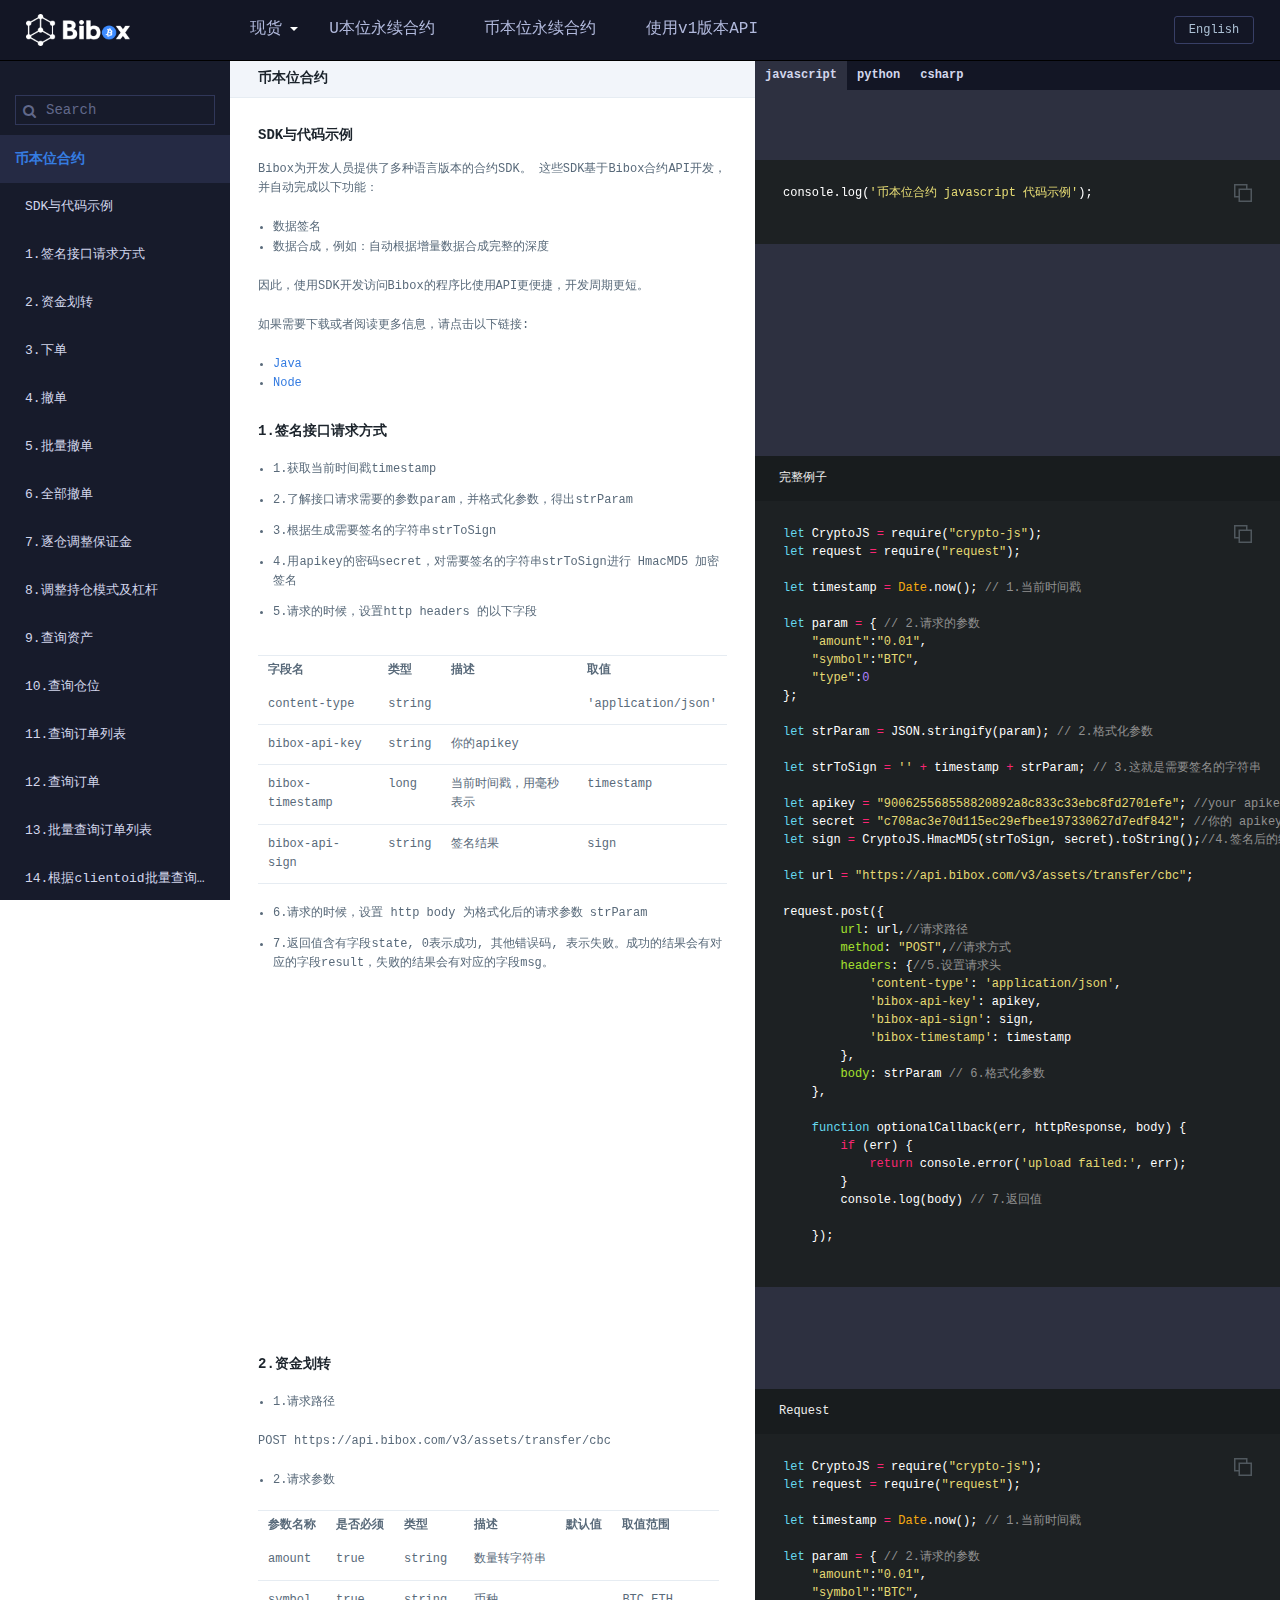
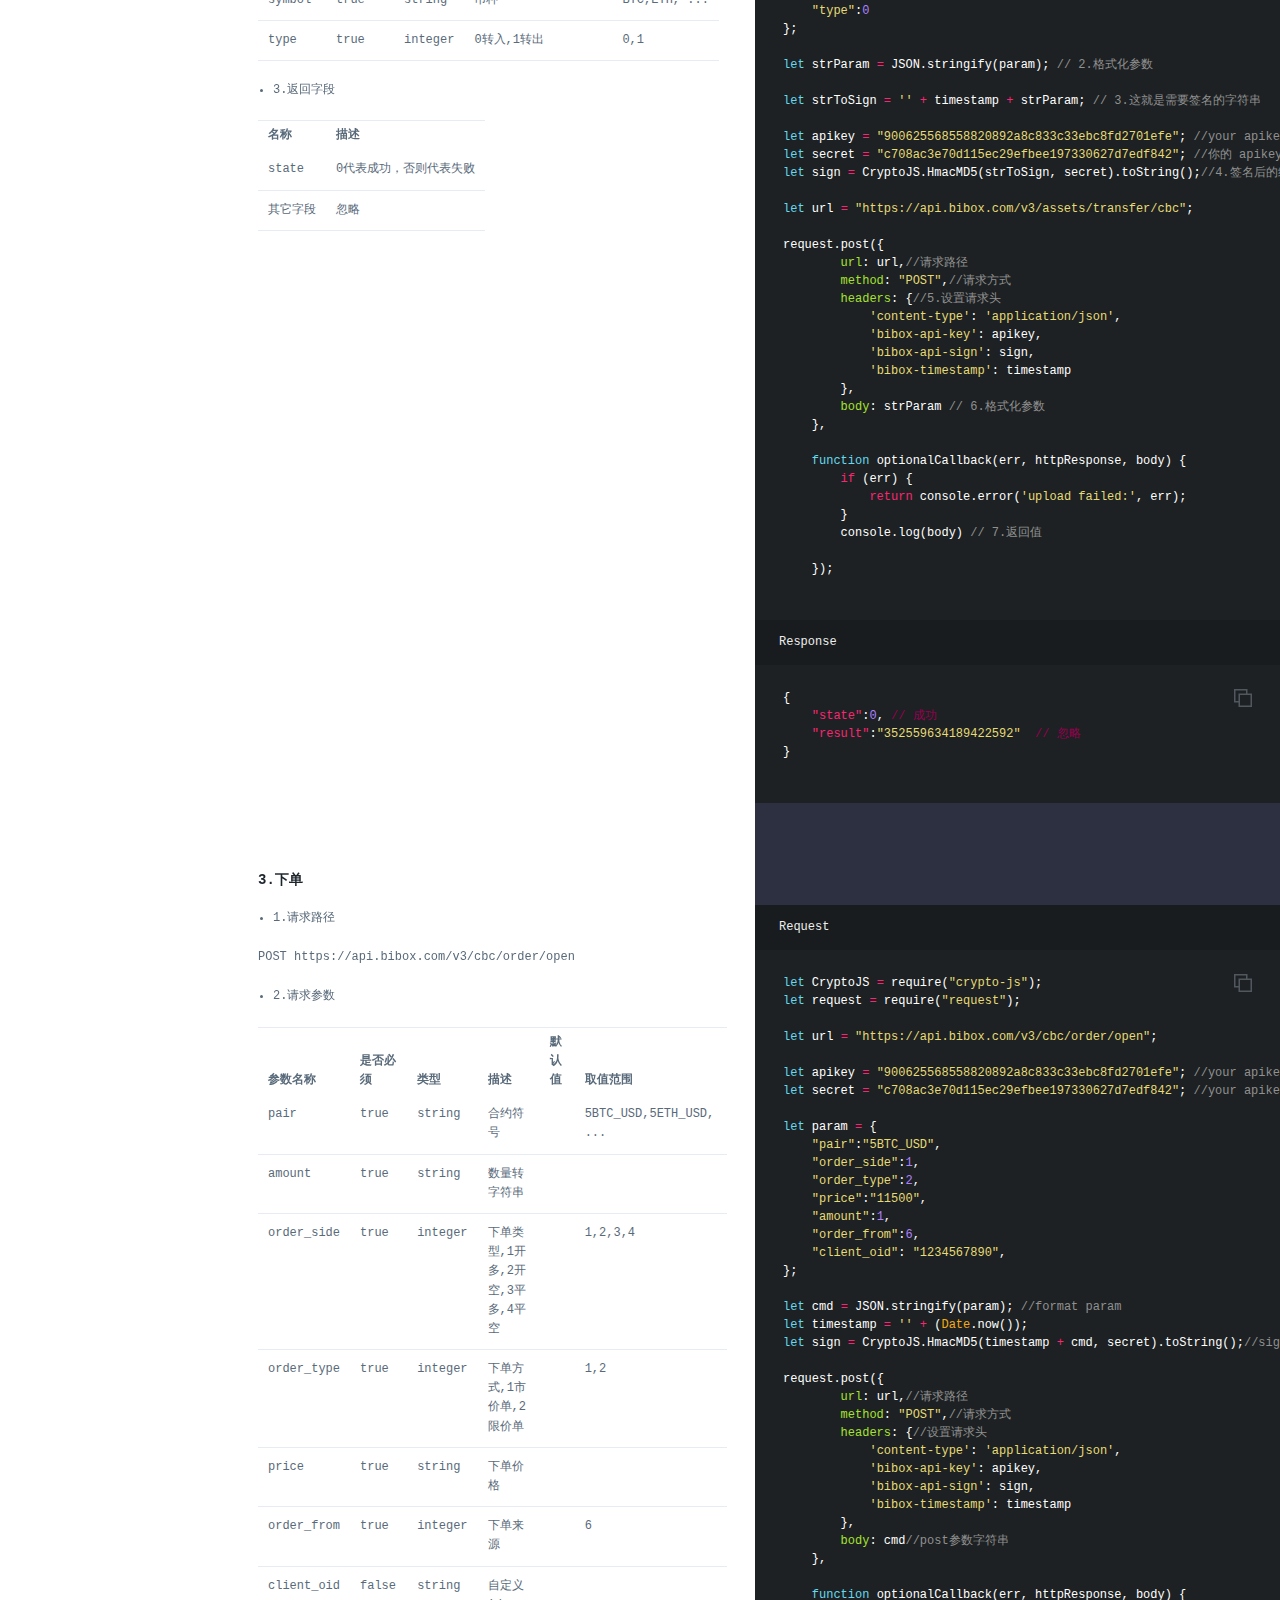
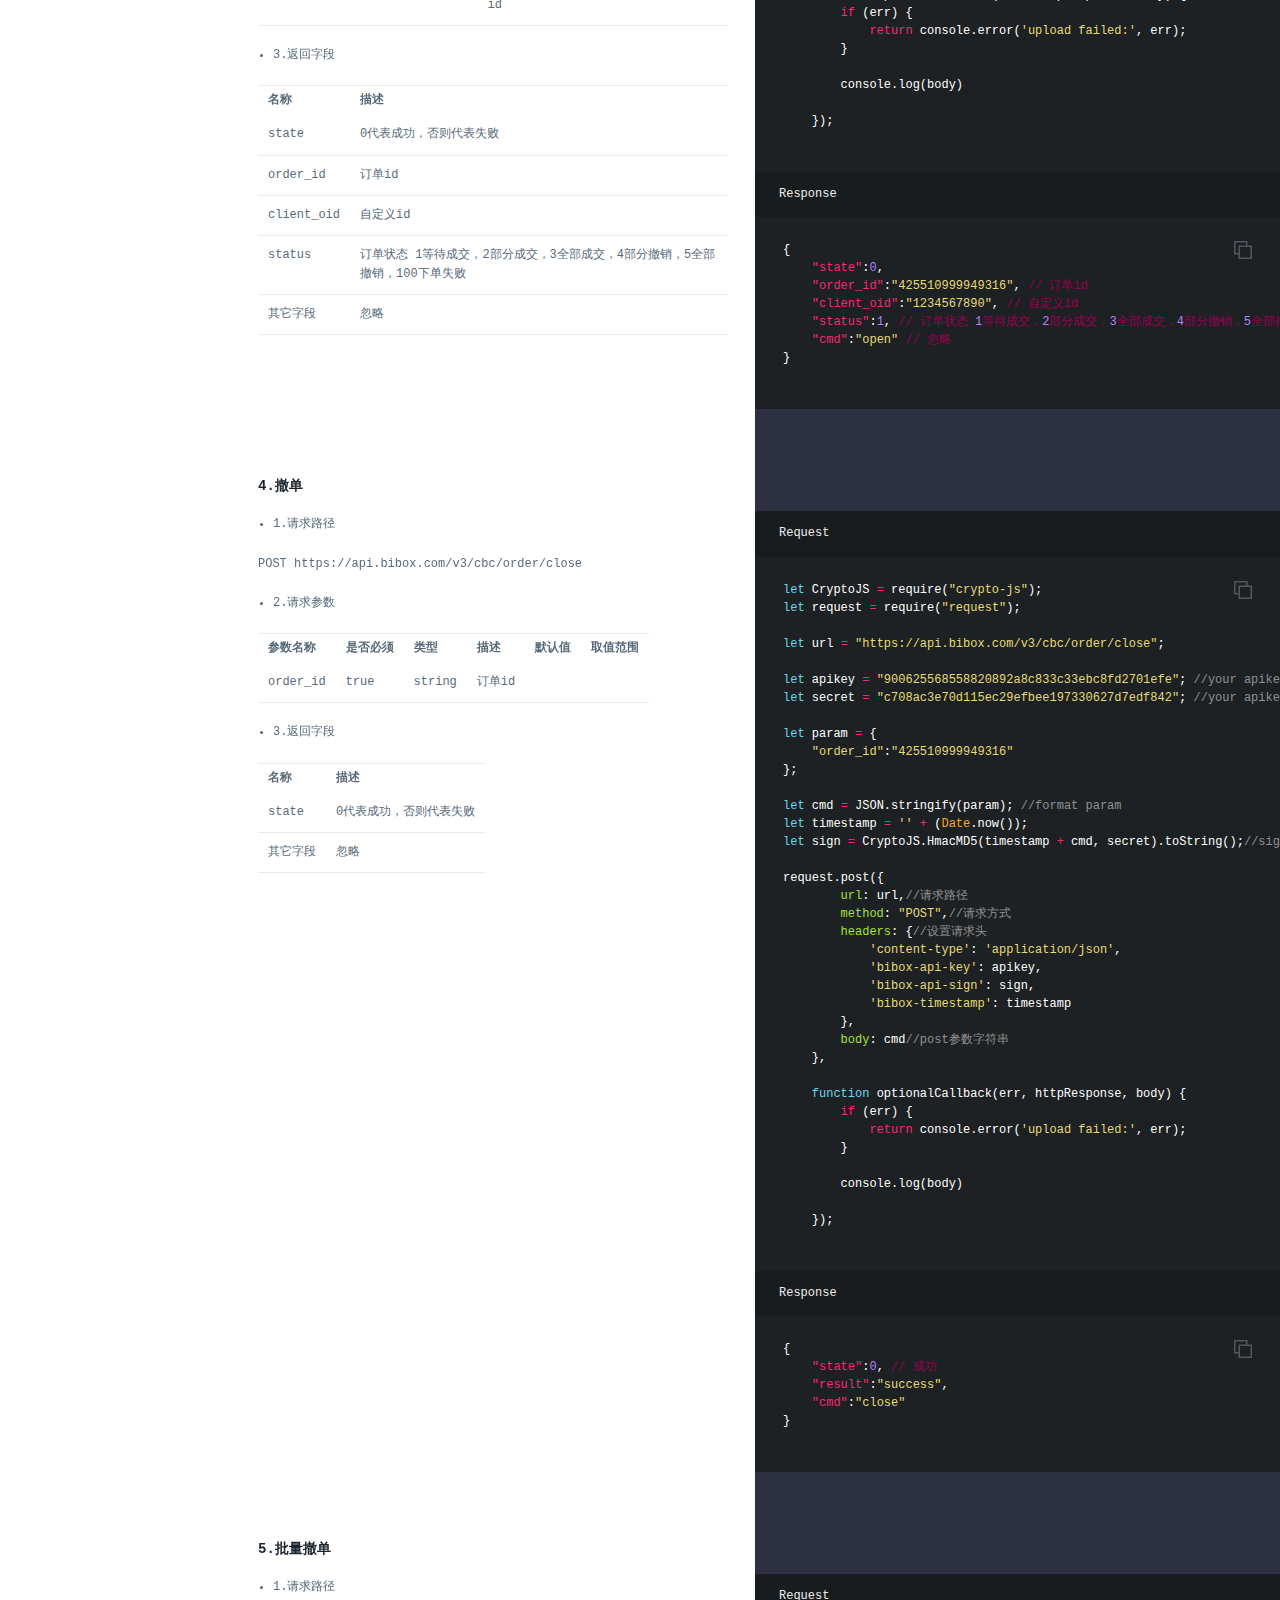
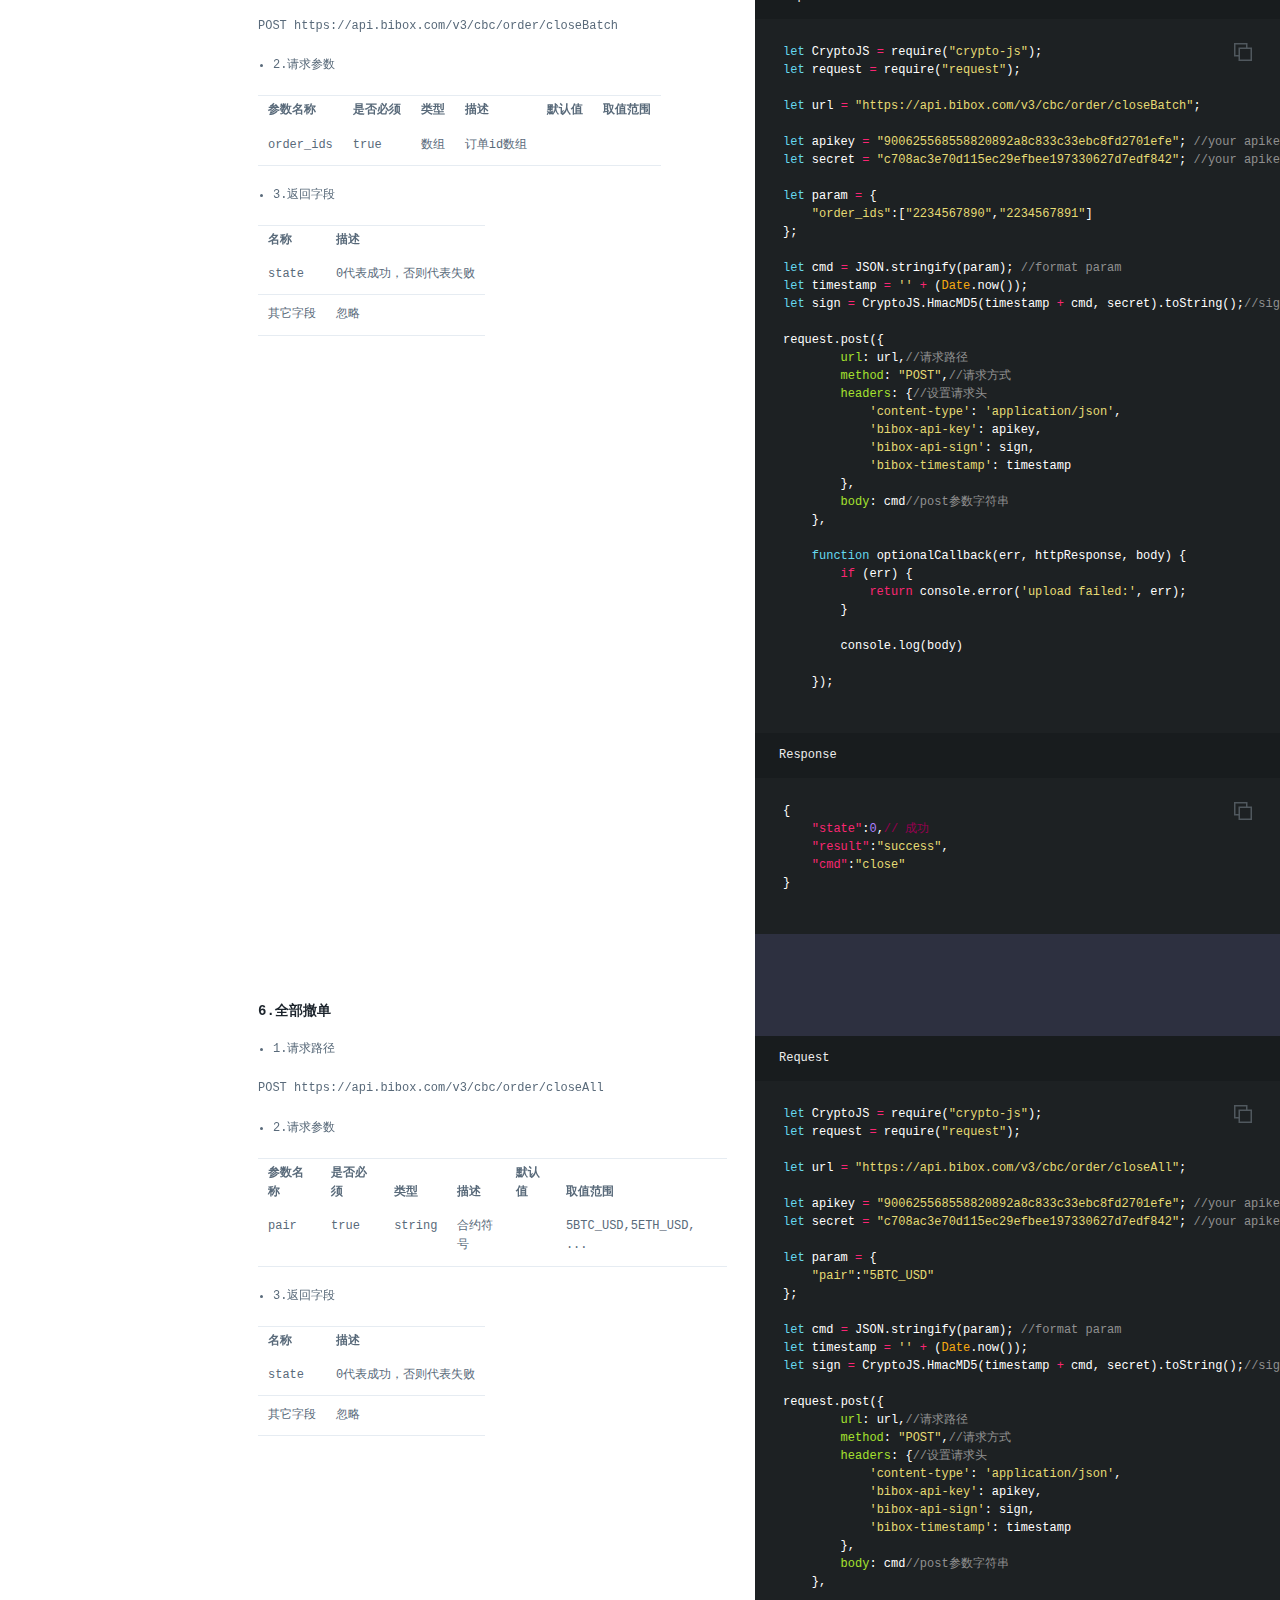
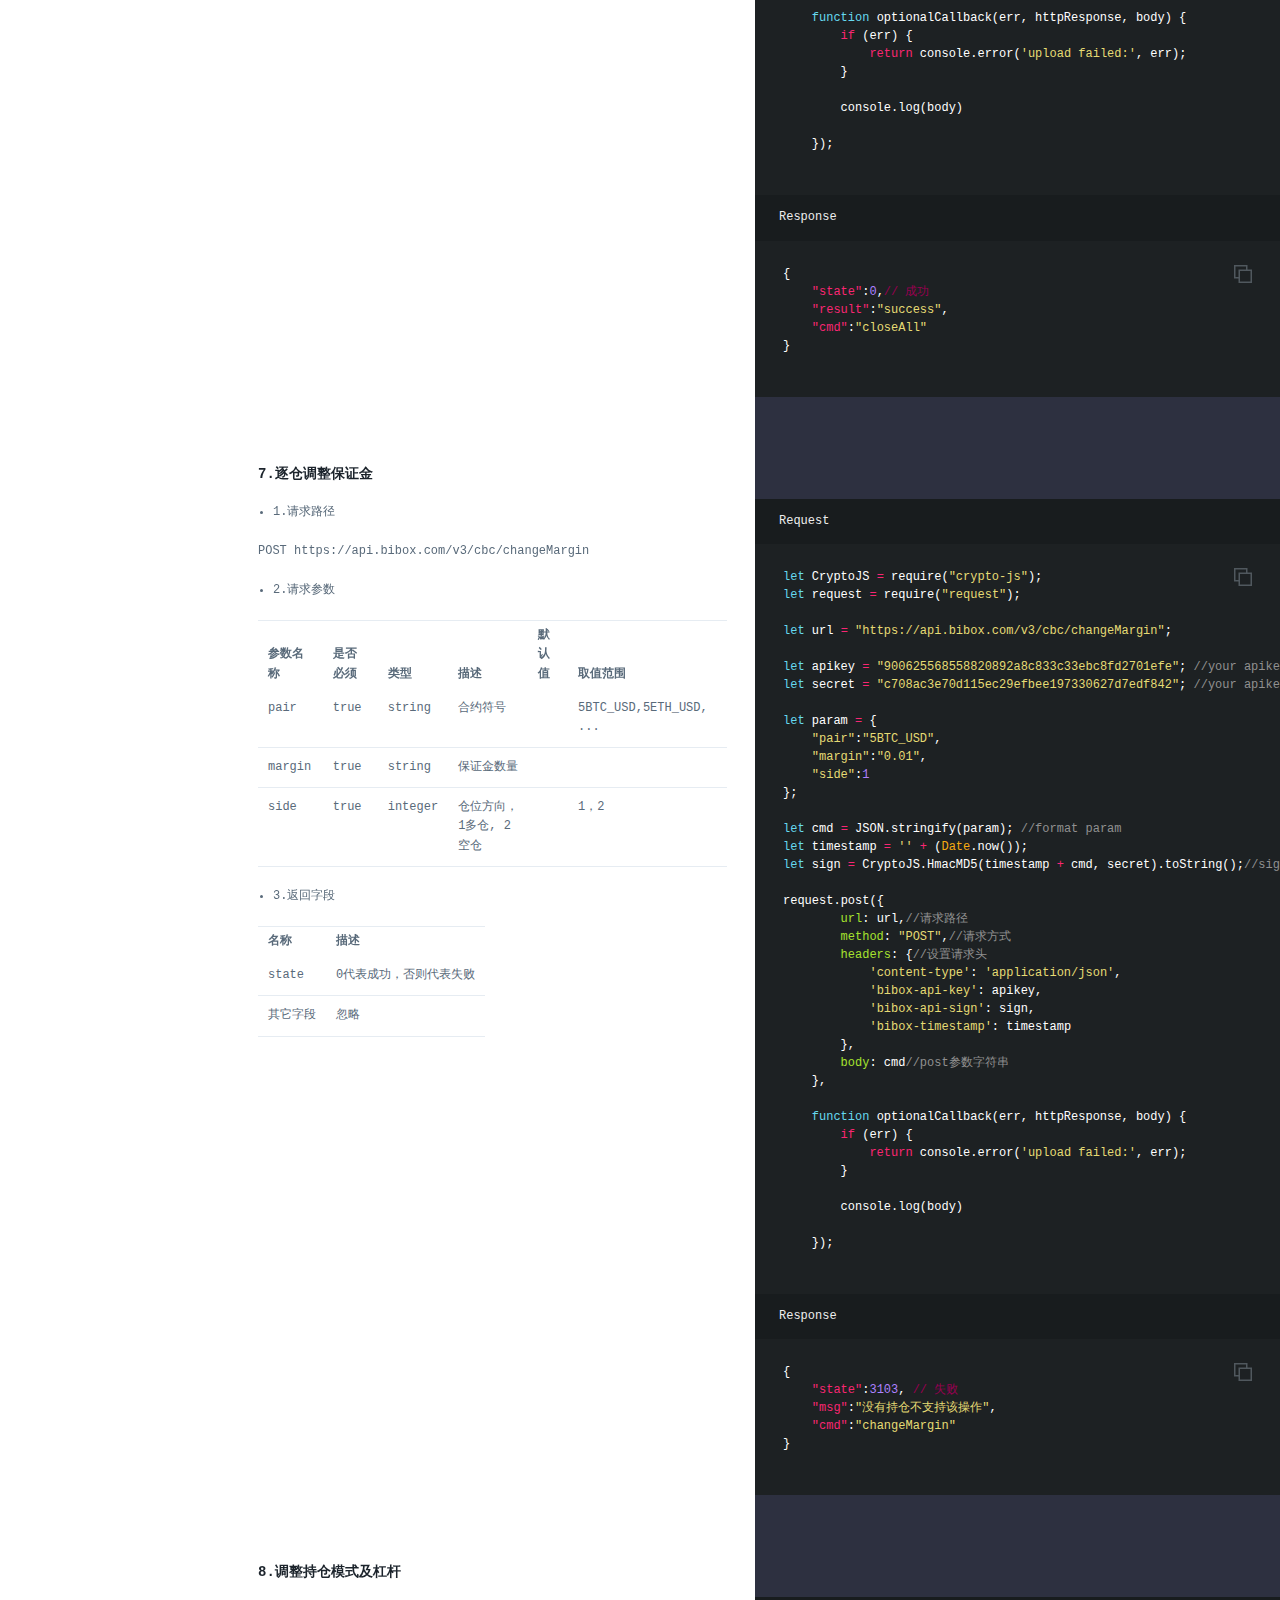
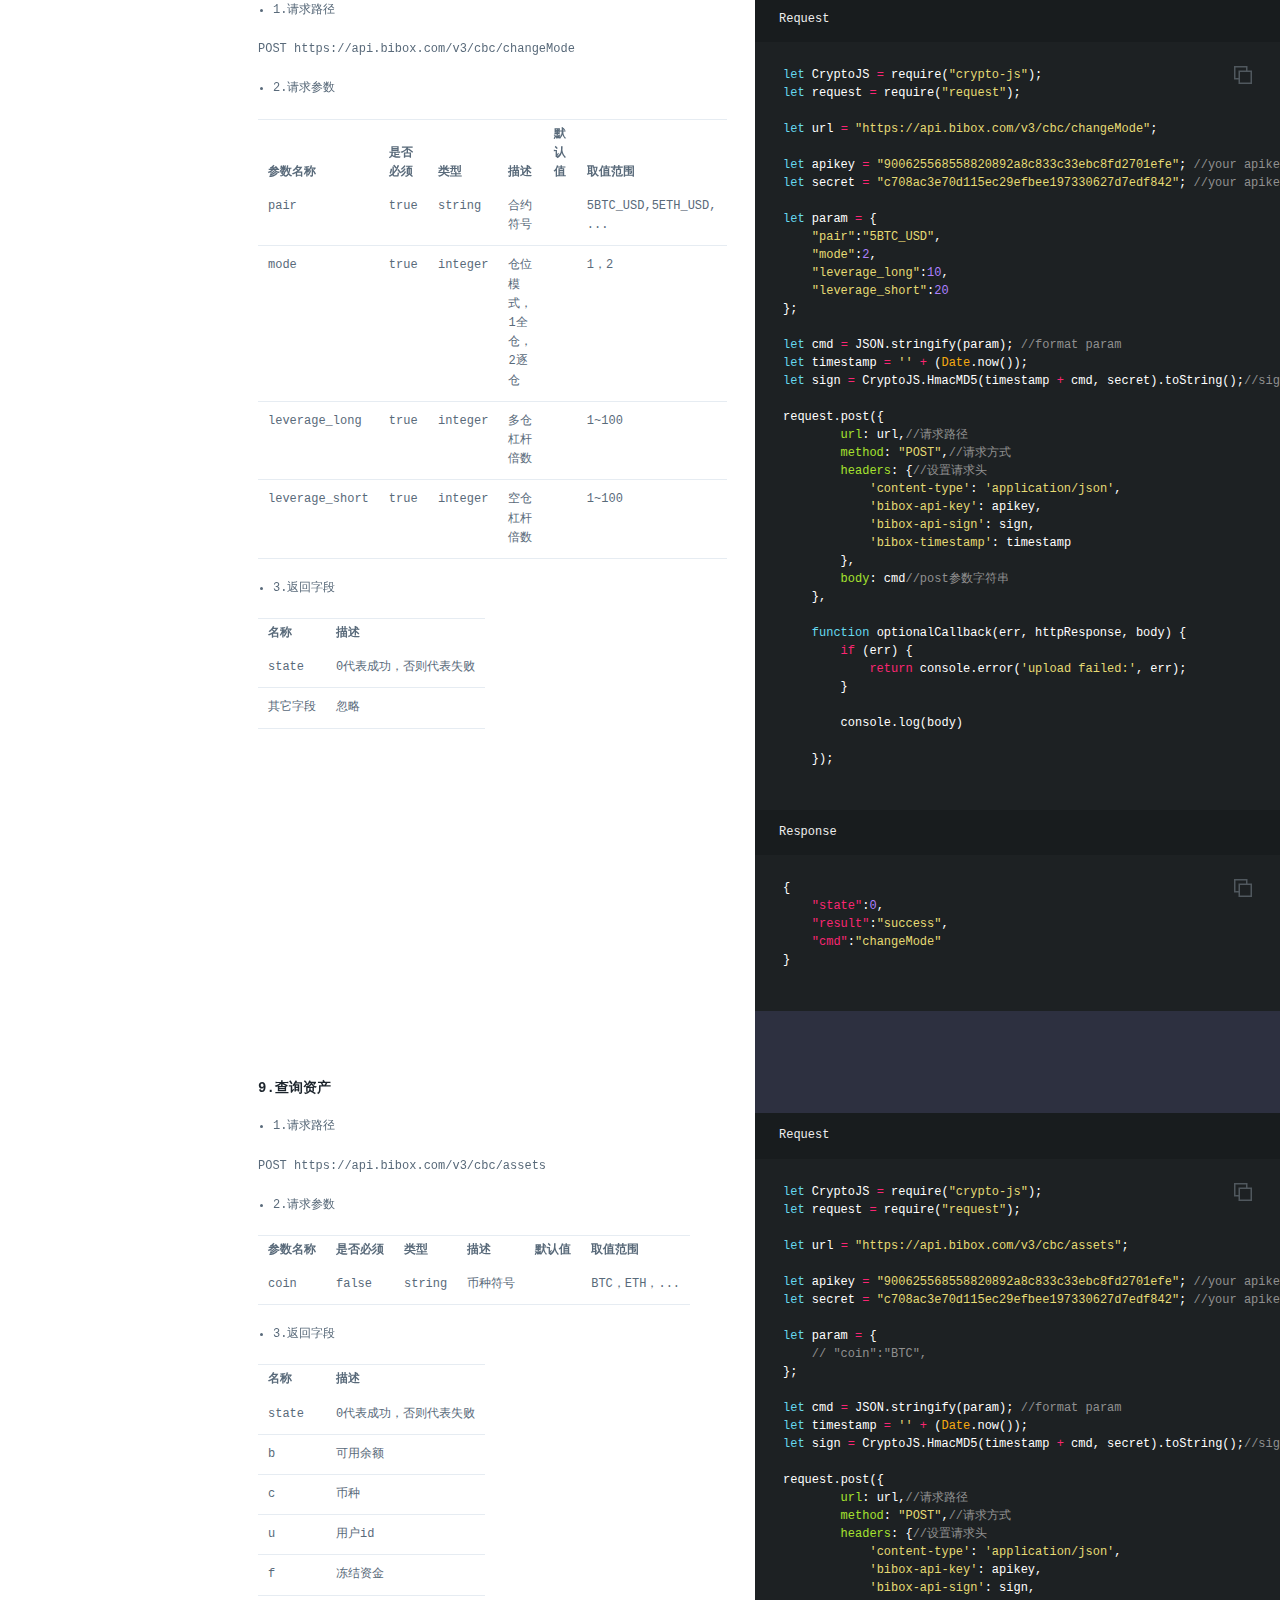
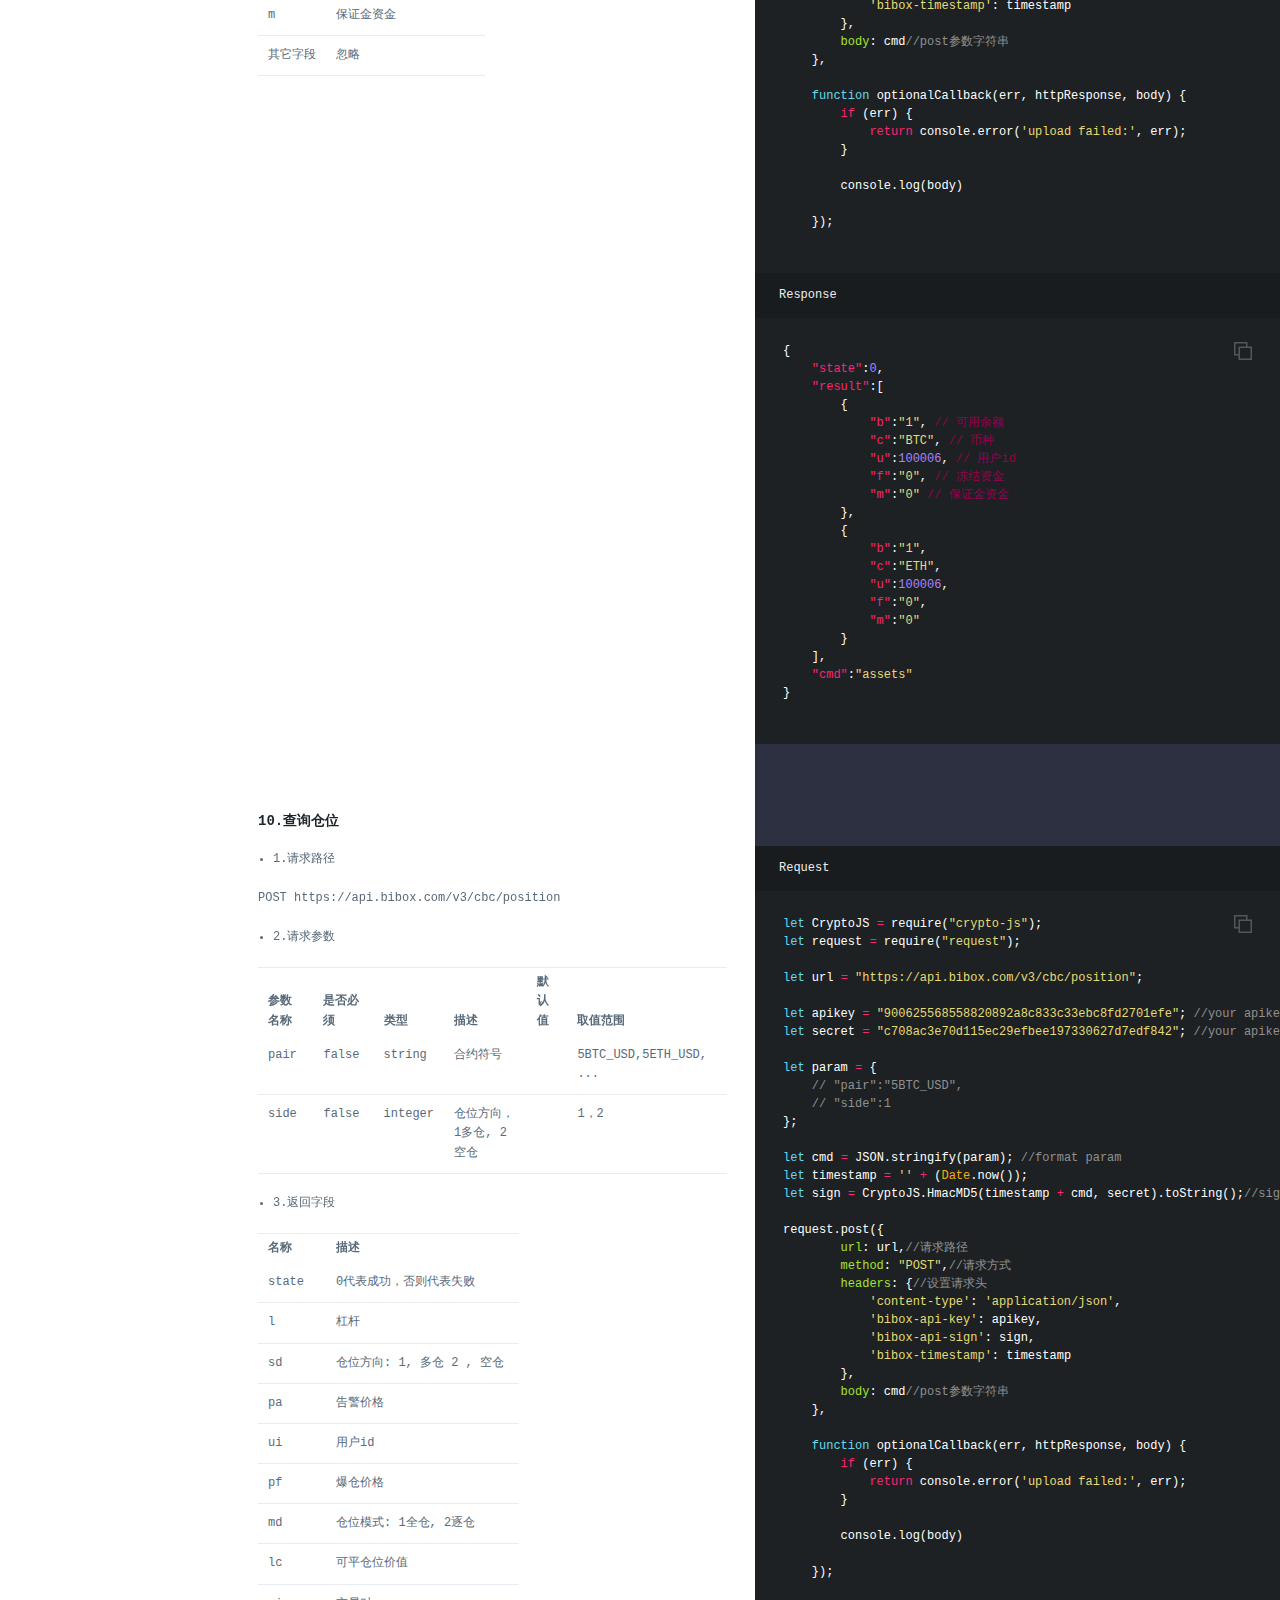
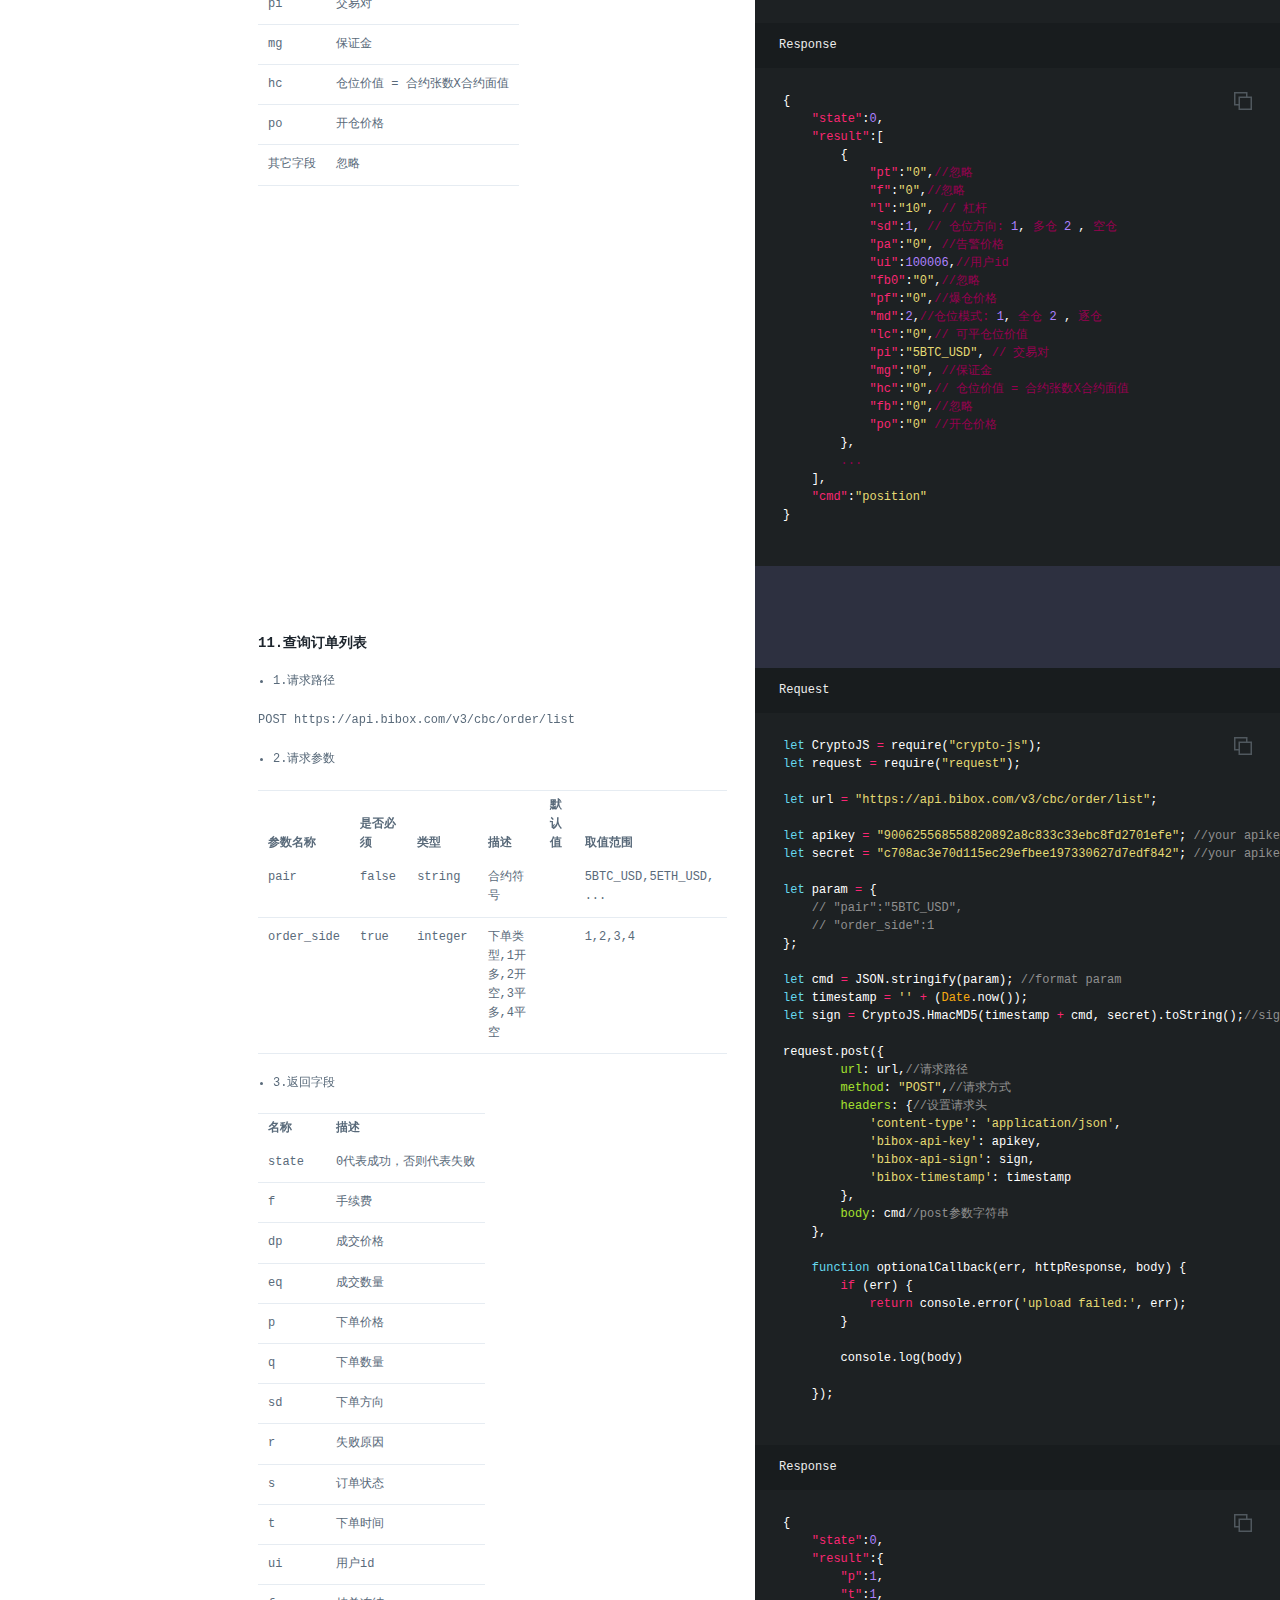
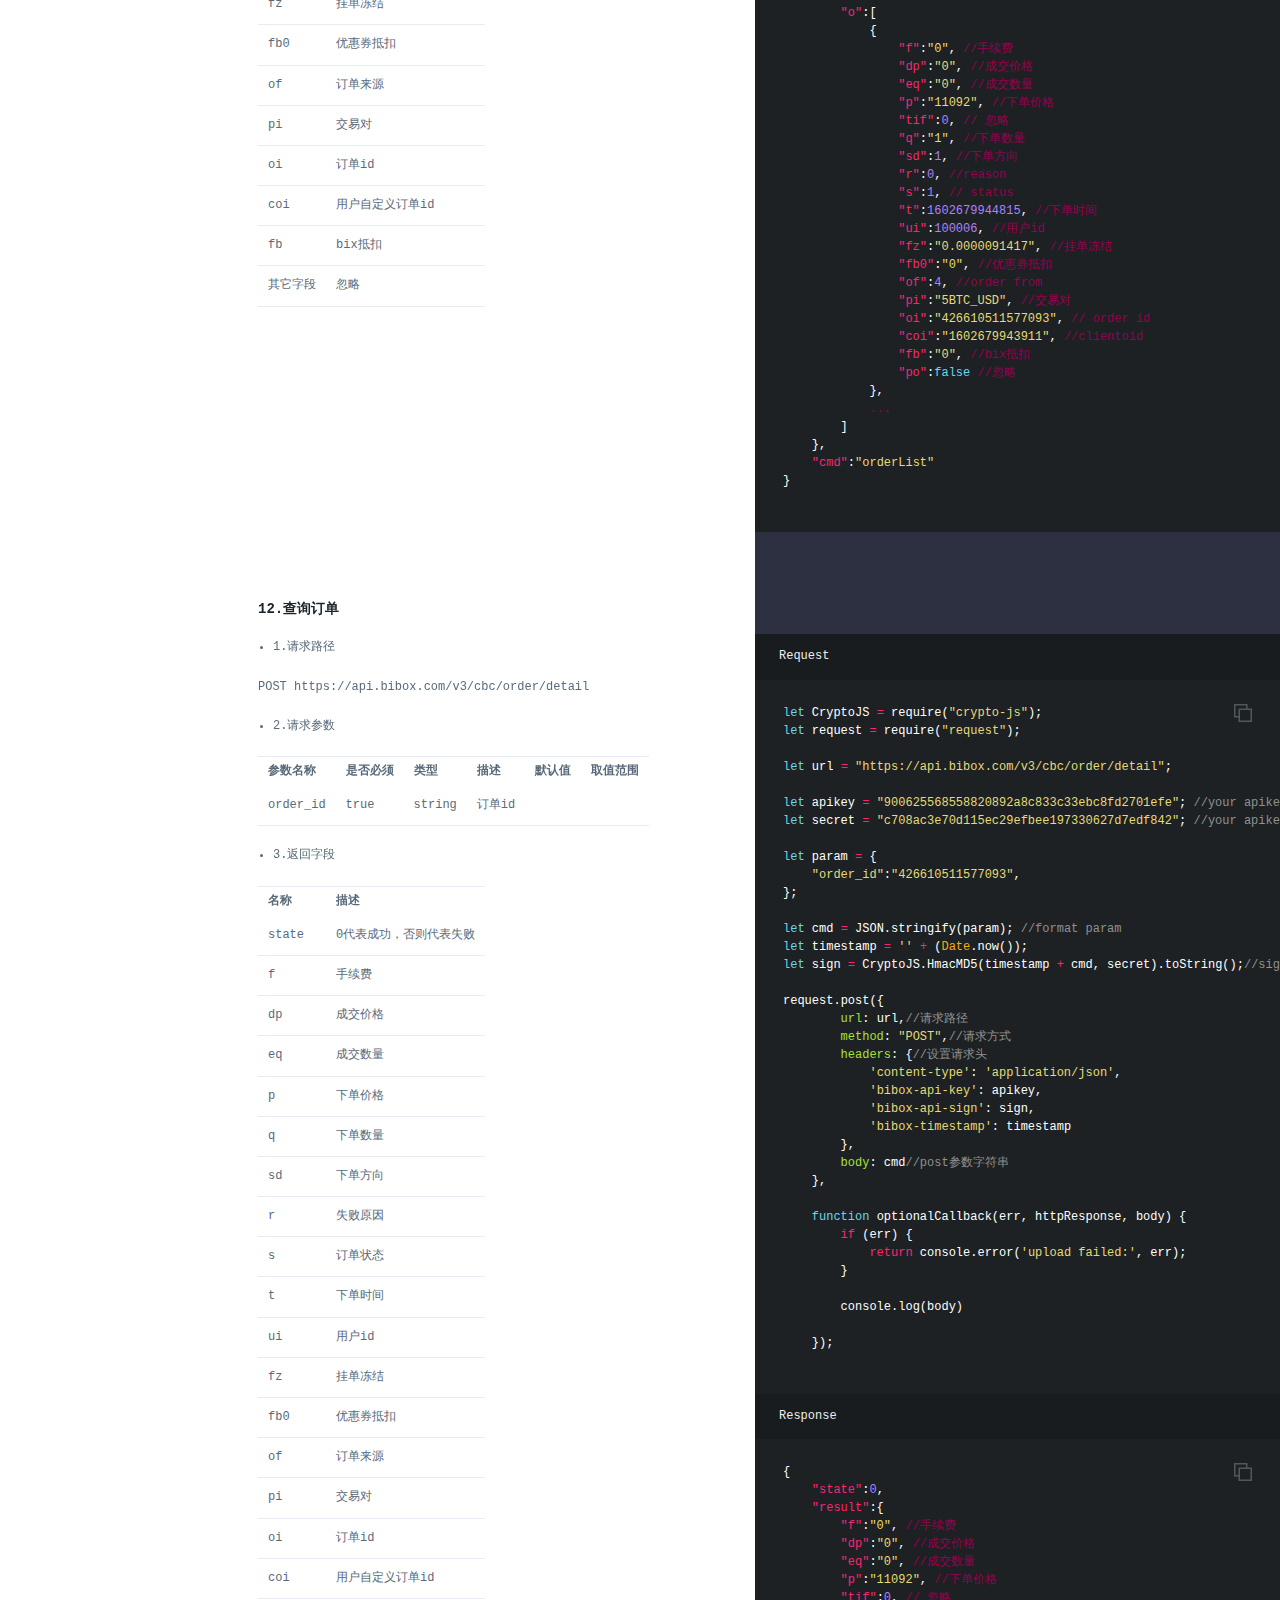
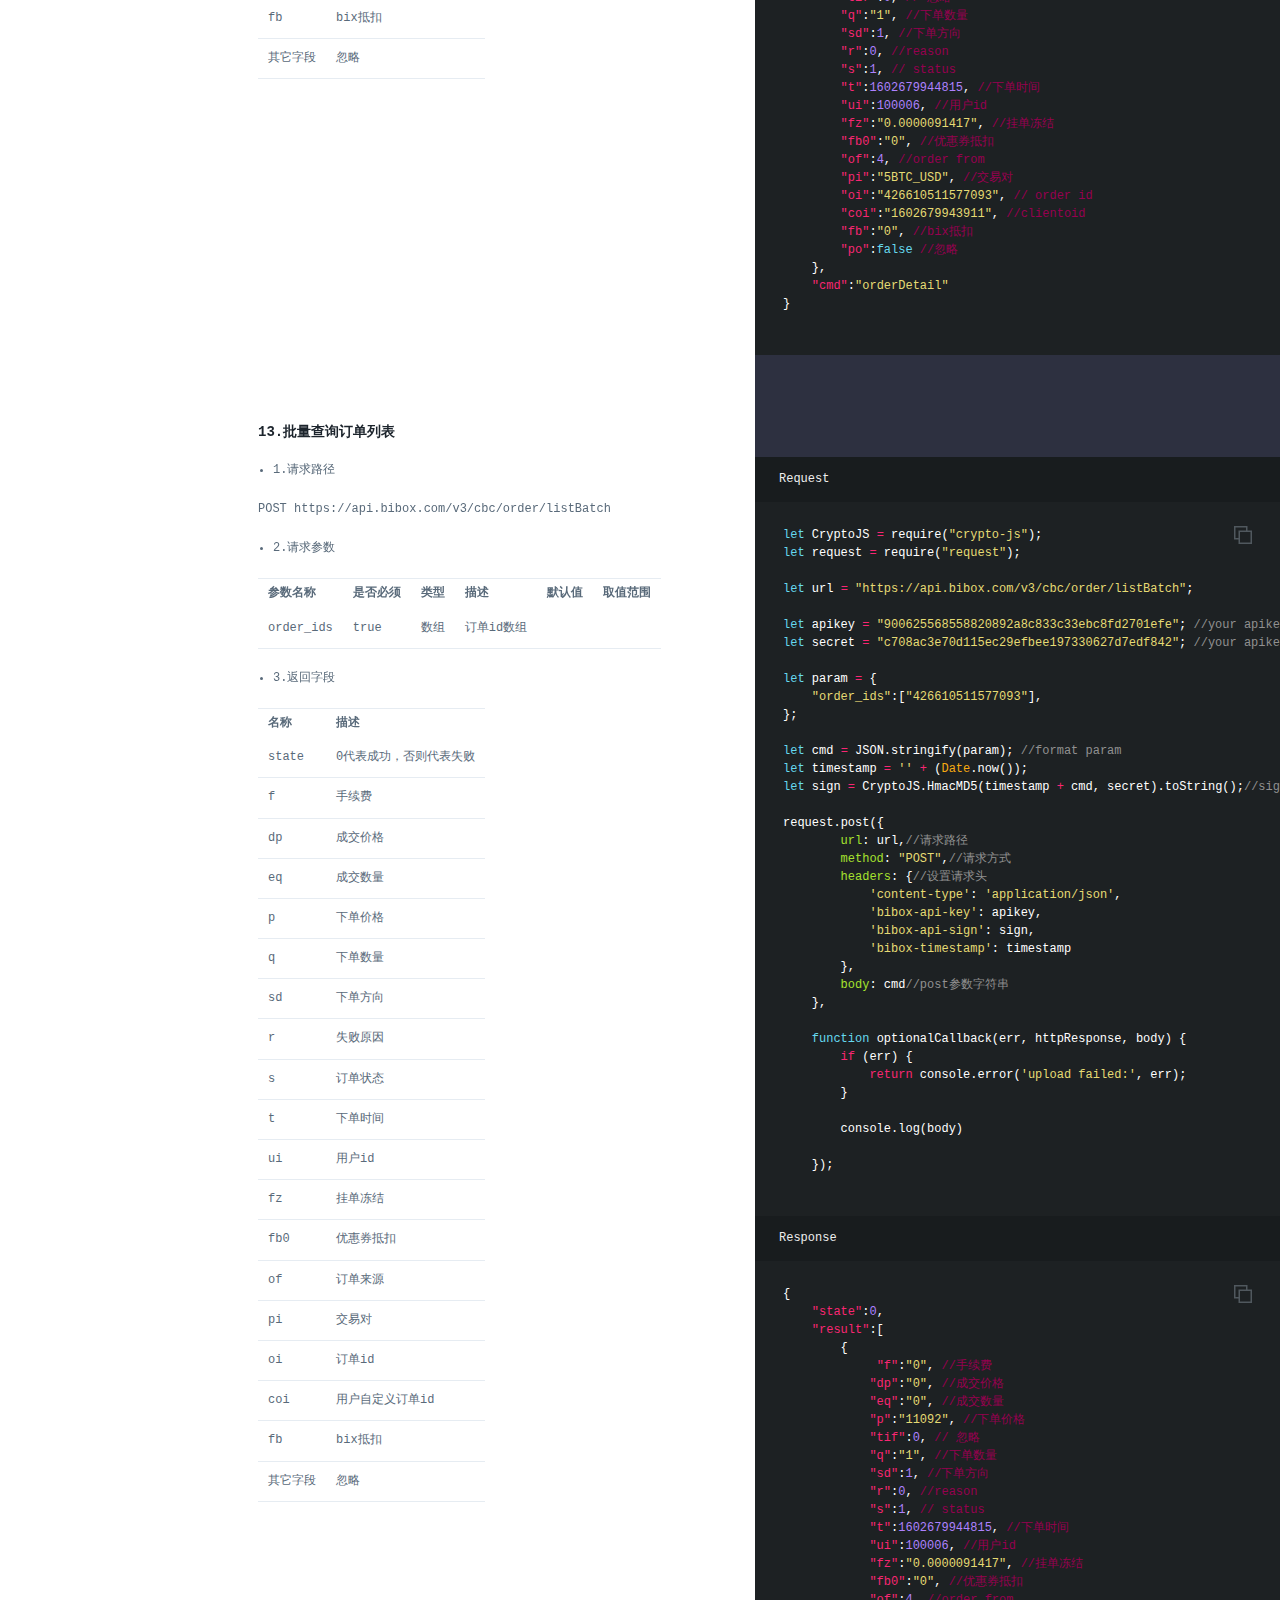
==== commit da19c527: "add v4" ====
--- a/bc/zh/index.html
+++ b/bc/zh/index.html
@@ -279,7 +279,7 @@
   color: #859900;
 }
     </style>
-    <link href="stylesheets/screen-1df89a6c.css" rel="stylesheet" media="screen" />
+    <link href="stylesheets/screen-e0283edf.css" rel="stylesheet" media="screen" />
     <link href="stylesheets/print-628c1a7f.css" rel="stylesheet" media="print" />
       <script src="javascripts/all-e033bdd3.js"></script>
 
@@ -298,8 +298,15 @@
       <div class="flex_box">
         <img src="images/logo-5720d610.png" class="logo" alt="" />
         <div class="nav_box">
-          <span class="nav_cell nav_tab">
-            <a href="/v3/spot/zh/" id="btn_spot">现货</a>
+          <span id="spot_select" class="nav-select">
+            <span id="btn_spot-select">
+              现货
+            </span>
+
+            <span class="nav-select-drop">
+              <a href="/v3/spot/zh/" class="nav-select-item" id="btn_spot">现货v3</a>
+              <a href="/v3/spotv4/zh/" class="nav-select-item" id="btn_spot_v4">现货v4</a>
+            </span>
           </span>
           <span class="nav_cell nav_tab">
             <a href="/v3/bu/zh/" id="btn_contract">U本位永续合约</a>
@@ -9666,55 +9673,74 @@
   </body>
       <script>
         const lang_btn = document.getElementById('lang_box');
+        const btn_spot_v4 = document.getElementById('btn_spot_v4');
         const btn_spot = document.getElementById('btn_spot');
         const btn_contract = document.getElementById('btn_contract');
         const btn_contract_coin = document.getElementById('btn_contract_coin')
         const btn_v1 = document.getElementById('btn_v1')
 
+        const btnSpotSelect = document.getElementById('btn_spot-select')
+        const spot_select = document.getElementById('spot_select')
+
         const url = GetUrlRelativePath();
 
         if(url.indexOf('en') != -1){
           //英文
-
+          btnSpotSelect.innerHTML = 'Spot'
           lang_btn.innerHTML = '中文';
-          btn_spot.innerHTML = 'Spot';
+          btn_spot.innerHTML = 'Spot v3';
+          btn_spot_v4.innerHTML = 'Spot v4'
           btn_contract_coin.innerHTML = 'ContractCoin';
           btn_contract.innerHTML = 'Contract USDT';
           btn_v1.innerHTML = 'Use V1 API?';
 
           lang_btn.href = url.replace('en/', 'zh/');
           btn_spot.href = btn_spot.href.replace('zh/', 'en/');
+          btn_spot_v4.href = btn_spot_v4.href.replace('zh/', 'en/')
           btn_contract_coin.href = btn_contract_coin.href.replace('zh/', 'en/');
           btn_contract.href = btn_contract.href.replace('zh/', 'en/');
 
         }else{
           //中文
+          btnSpotSelect.innerHTML = '现货'
           lang_btn.innerHTML = 'English';
-          btn_spot.innerHTML = '现货';
+          btn_spot.innerHTML = '现货 v3';
+          btn_spot_v4.innerHTML = '现货 v4'
           btn_contract_coin.innerHTML = '币本位永续合约';
           btn_contract.innerHTML = 'U本位永续合约';
           btn_v1.innerHTML = '使用v1版本API';
 
           lang_btn.href = url.replace('zh/', 'en/');
           btn_spot.href = btn_spot.href.replace('en/', 'zh/');
+          btn_spot_v4.href = btn_spot_v4.href.replace('en/', 'zh/');
           btn_contract_coin.href = btn_contract_coin.href.replace('en/', 'zh/');
           btn_contract.href = btn_contract.href.replace('en/', 'zh/');
         }
 
-        if(location.href.indexOf('v3/spot/') > 0){
+        if(location.href.indexOf('/spotv4/') > 0){
+          btn_spot_v4.className = 'current';
+          btn_contract_coin.className = '';
+          btn_contract.className = '';
+          btn_spot.className = '';
+          spot_select.className = spot_select.className + ' current';
+        } else if(location.href.indexOf('v3/spot/') > 0){
           btn_spot.className = 'current';
           btn_contract_coin.className = '';
           btn_contract.className = '';
+          btn_spot_v4.className = '';
+          spot_select.className = spot_select.className + ' current';
         }
         else if(location.href.indexOf('v3/bc/') > 0){
           btn_spot.className = '';
           btn_contract_coin.className = 'current';
           btn_contract.className = '';
+          btn_spot_v4.className = '';
         }
         else if(location.href.indexOf('v3/bu/') > 0){
           btn_spot.className = '';
           btn_contract_coin.className = '';
           btn_contract.className = 'current';
+          btn_spot_v4.className = '';
         }
 
         lang_btn.style.display = 'block';
--- a/bc/zh/stylesheets/screen-e0283edf.css
+++ b/bc/zh/stylesheets/screen-e0283edf.css
@@ -0,0 +1 @@
+/*! normalize.css v3.0.2 | MIT License | git.io/normalize */html{font-family:sans-serif;-ms-text-size-adjust:100%;-webkit-text-size-adjust:100%}body{margin:0}article,aside,details,figcaption,figure,footer,header,hgroup,main,menu,nav,section,summary{display:block}audio,canvas,progress,video{display:inline-block;vertical-align:baseline}audio:not([controls]){display:none;height:0}[hidden],template{display:none}a{background-color:transparent}a:active,a:hover{outline:0}abbr[title]{border-bottom:1px dotted}b,strong{font-weight:bold}dfn{font-style:italic}h1{font-size:2em;margin:0.67em 0}mark{background:#ff0;color:#000}small{font-size:80%}sub,sup{font-size:75%;line-height:0;position:relative;vertical-align:baseline}sup{top:-0.5em}sub{bottom:-0.25em}img{border:0}svg:not(:root){overflow:hidden}figure{margin:1em 40px}hr{-webkit-box-sizing:content-box;box-sizing:content-box;height:0}pre{overflow:auto}code,kbd,pre,samp{font-family:monospace, monospace;font-size:1em}button,input,optgroup,select,textarea{color:inherit;font:inherit;margin:0}button{overflow:visible}button,select{text-transform:none}button,html input[type="button"],input[type="reset"],input[type="submit"]{-webkit-appearance:button;cursor:pointer}button[disabled],html input[disabled]{cursor:default}button::-moz-focus-inner,input::-moz-focus-inner{border:0;padding:0}input{line-height:normal}input[type="checkbox"],input[type="radio"]{-webkit-box-sizing:border-box;box-sizing:border-box;padding:0}input[type="number"]::-webkit-inner-spin-button,input[type="number"]::-webkit-outer-spin-button{height:auto}input[type="search"]{-webkit-appearance:textfield;-webkit-box-sizing:content-box;box-sizing:content-box}input[type="search"]::-webkit-search-cancel-button,input[type="search"]::-webkit-search-decoration{-webkit-appearance:none}fieldset{border:1px solid #c0c0c0;margin:0 2px;padding:0.35em 0.625em 0.75em}legend{border:0;padding:0}textarea{overflow:auto}optgroup{font-weight:bold}table{border-collapse:collapse;border-spacing:0}td,th{padding:0}.content h1,.content h2,.content h3,.content h4,.content h5,.content h6,html,body{font-family:"Open Sans", "PingFang SC", "Hiragino Sans GB", "Heiti SC", "Microsoft YaHei", "WenQuanYi Micro Hei", monospace,serif;font-size:12px}.content h1,.content h2,.content h3,.content h4,.content h5,.content h6{font-weight:bold}.content code,.content pre{font-family:Consolas, Menlo, Monaco, "Lucida Console", "Liberation Mono", "DejaVu Sans Mono", "Bitstream Vera Sans Mono", "Courier New", monospace, serif;font-size:12px;line-height:1.5}.content code{word-break:break-all;-webkit-hyphens:auto;-ms-hyphens:auto;hyphens:auto}@font-face{font-family:'slate';src:url(../fonts/slate-cfc9d06b.eot?-syv14m);src:url(../fonts/slate-cfc9d06b.eot?#iefix-syv14m) format("embedded-opentype"),url(../fonts/slate.woff2?-syv14m) format("woff2"),url(../fonts/slate.woff?-syv14m) format("woff"),url(../fonts/slate-7b7da4fe.ttf?-syv14m) format("truetype"),url(../fonts/slate-e55b8307.svg?-syv14m#slate) format("svg");font-weight:normal;font-style:normal}.content aside.warning:before,.content aside.notice:before,.content aside.success:before,.toc-wrapper>.search:before{font-family:'slate';speak:none;font-style:normal;font-weight:normal;font-variant:normal;text-transform:none;line-height:1}.content aside.warning:before{content:"\e600"}.content aside.notice:before{content:"\e602"}.content aside.success:before{content:"\e606"}.toc-wrapper>.search:before{content:"\e607"}html,body{color:#596A7A;padding:0;margin:0;-webkit-font-smoothing:antialiased;-moz-osx-font-smoothing:grayscale;background-color:#FFFFFF;height:100%;-webkit-text-size-adjust:none}#toc>ul>li>a>span{float:right;background-color:#2484FF;border-radius:40px;width:20px}header{position:fixed;display:flex;align-items:center;width:100%;-webkit-box-sizing:border-box;box-sizing:border-box;padding:0 26px;height:60px;left:0;top:0;background:#131625;-webkit-box-shadow:0 1px 0 0 #000;box-shadow:0 1px 0 0 #000;z-index:100}header .flex_box{flex:1;display:flex;align-items:center}header .logo{height:32px;width:104px;margin-right:44px}header .nav_box{position:relative;margin-left:56px}@media screen and (max-width: 480px){header .nav_box{display:none}}header .nav_box .nav_cell{position:relative}header .nav_box .nav_cell .nav_first{display:inline-block;height:32px;line-height:32px;min-width:50px;text-align:left;color:#9EB5CA;font-size:14px;text-decoration:none}header .nav_box .nav_cell .nav_first i.icon_nav{display:inline-block;width:10px;height:10px;background:url(../images/icon_nav.svg) no-repeat center center;background-size:contain;vertical-align:top;margin-top:12px;margin-left:8px;-webkit-transition:all 300ms linear;transition:all 300ms linear}header .nav_box .nav_cell .nav_ul{display:none;position:absolute;left:0;top:32px;width:120px;padding:5px 0;background-color:#fff;list-style:none;margin:0;-webkit-box-shadow:0 0 20px 0 rgba(69,97,137,0.2);box-shadow:0 0 20px 0 rgba(69,97,137,0.2);border-radius:3px}header .nav_box .nav_cell .nav_ul li{width:100%;-webkit-transition:all 300ms linear;transition:all 300ms linear}header .nav_box .nav_cell .nav_ul li a{display:block;width:100%;height:40px;line-height:10px;-webkit-box-sizing:border-box;box-sizing:border-box;padding:0 16px;color:#2B3D4A;text-decoration:none;-webkit-transition:all 300ms linear;transition:all 300ms linear;font-size:12px}header .nav_box .nav_cell .nav_ul li.active,header .nav_box .nav_cell .nav_ul li:hover{background-color:#F2F6FA}header .nav_box .nav_cell .nav_ul li.active a,header .nav_box .nav_cell .nav_ul li:hover a{color:#357CE1}header .nav_box .nav_cell:hover .icon_nav{-webkit-transform:rotate(180deg);transform:rotate(180deg)}header .nav_box .nav_cell:hover .nav_ul{display:block}header .nav_box .nav_tab{font-size:16px;line-height:59px}header .nav_box .nav_tab a{color:#B0B8DB;display:inline-block;padding:0 20px;border-bottom:2px solid transparent;text-decoration:none}header .nav_box .nav_tab a:hover,header .nav_box .nav_tab a.current{color:#FFF}header .nav_box .nav_tab a.current{border-color:#357CE1}header .nav_box .nav-select{position:relative;cursor:pointer;font-size:16px;line-height:59px;color:#B0B8DB;display:inline-block;padding:0 20px;border-bottom:2px solid transparent;text-decoration:none}header .nav_box .nav-select:hover,header .nav_box .nav-select.current{color:#FFF}header .nav_box .nav-select.current{border-color:#357CE1}header .nav_box .nav-select::after{content:'';position:absolute;width:0;height:0;border:4px solid transparent;border-top-color:#FFF;right:4px;top:50%;margin-top:-2px}header .nav_box .nav-select .nav-select-drop{display:none;position:absolute;width:120px;top:100%;left:50%;margin-left:-60px;flex-direction:column;background-color:#fff;-webkit-box-shadow:2px 4px 0px rgba(0,0,0,0.2);box-shadow:2px 4px 0px rgba(0,0,0,0.2);border-radius:4px;padding:8px 0}header .nav_box .nav-select .nav-select-drop a{padding:8px 16px;font-size:14px;line-height:20px;text-decoration:none;display:block;color:#131625;text-align:center}header .nav_box .nav-select .nav-select-drop a.current,header .nav_box .nav-select .nav-select-drop a:hover{color:#357CE1}header .nav_box .nav-select:hover .nav-select-drop{display:flex}header .lang{display:none;width:78px;height:26px;line-height:26px;text-align:center;border:1px solid #383F66;color:#ADC1D5;text-decoration:none;border-radius:3px;-webkit-transition:all 300ms;transition:all 300ms}header .lang:hover{color:#357CE1;border-color:#357CE1}.toc-wrapper{-webkit-transition:left 0.3s ease-in-out;transition:left 0.3s ease-in-out;overflow-y:auto;overflow-x:hidden;position:fixed;z-index:30;top:60px;left:0;bottom:0;width:230px;background-color:#171B2B;font-size:14px;font-weight:bold}.toc-wrapper .lang-selector{display:none}.toc-wrapper .lang-selector a{padding-top:0.5em;padding-bottom:0.5em}.toc-wrapper .logo{display:block;max-width:100%;margin-bottom:0px}.toc-wrapper>.search{position:relative}.toc-wrapper>.search input{background:#171B2B;border:1px solid;border-color:#303759;padding:6px 0 6px 30px;-webkit-box-sizing:border-box;box-sizing:border-box;margin:10px 15px;width:200px;outline:none;color:#D2D6EC;font-weight:normal;border-radius:0;-webkit-transition:all 300ms;transition:all 300ms;margin-top:35px}.toc-wrapper>.search input::-webkit-input-placeholder{color:#61688A}.toc-wrapper>.search input::-moz-placeholder{color:#61688A}.toc-wrapper>.search input:-ms-input-placeholder{color:#61688A}.toc-wrapper>.search input::-ms-input-placeholder{color:#61688A}.toc-wrapper>.search input::placeholder{color:#61688A}.toc-wrapper>.search input:active,.toc-wrapper>.search input:focus{border-color:#357CE1}.toc-wrapper>.search:before{position:absolute;top:44px;left:23px;color:#61688A}.toc-wrapper .search-results{margin-top:0;-webkit-box-sizing:border-box;box-sizing:border-box;height:0;overflow-y:auto;overflow-x:hidden;-webkit-transition-property:height, margin;transition-property:height, margin;-webkit-transition-duration:180ms;transition-duration:180ms;-webkit-transition-timing-function:ease-in-out;transition-timing-function:ease-in-out;background:#171B2B}.toc-wrapper .search-results.visible{height:30%}.toc-wrapper .search-results li{margin:0 15px;line-height:28px;font-size:12px;font-weight:normal}.toc-wrapper .search-results a{color:#D2D6EC;text-decoration:none;-webkit-transition:all 300ms;transition:all 300ms}.toc-wrapper .search-results a:hover{color:#357CE1}.toc-wrapper ul,.toc-wrapper li{list-style:none;margin:0;padding:0;line-height:48px}.toc-wrapper li{color:#D2D6EC;-webkit-transition-property:background;transition-property:background;-webkit-transition-timing-function:linear;transition-timing-function:linear;-webkit-transition-duration:200ms;transition-duration:200ms}.toc-wrapper .toc-link.active{background-color:#252A44;color:#357CE1}.toc-wrapper .toc-link.active-parent{background-color:#171B2B;color:#357CE1}.toc-wrapper .toc-list-h2{display:none;background-color:#171B2B;font-weight:500}.toc-wrapper .toc-h2{padding-left:25px;font-size:13px}.toc-wrapper .toc-footer{padding:1em 0;margin-top:1em;border-top:1px dashed #303759}.toc-wrapper .toc-footer li,.toc-wrapper .toc-footer a{color:#D2D6EC;text-decoration:none}.toc-wrapper .toc-footer a:hover{text-decoration:underline}.toc-wrapper .toc-footer li{font-size:0.8em;line-height:1.7;text-decoration:none}.toc-link,.toc-footer li{padding:0 15px 0 15px;display:block;overflow-x:hidden;white-space:nowrap;text-overflow:ellipsis;text-decoration:none;color:#D2D6EC;-webkit-transition-property:background;transition-property:background;-webkit-transition-timing-function:linear;transition-timing-function:linear;-webkit-transition-duration:130ms;transition-duration:130ms}#nav-button{padding:0 1.5em 5em 0;display:none;position:fixed;top:60;left:0;z-index:100;color:#000;text-decoration:none;font-weight:bold;opacity:0.7;line-height:16px;-webkit-transition:left 0.3s ease-in-out;transition:left 0.3s ease-in-out}#nav-button span{display:block;padding:6px 6px 6px;background-color:rgba(255,255,255,0.7);-webkit-transform-origin:0 0;transform-origin:0 0;-webkit-transform:rotate(-90deg) translate(-100%, 0);transform:rotate(-90deg) translate(-100%, 0);border-radius:0 0 0 5px}#nav-button img{height:16px;vertical-align:bottom}#nav-button:hover{opacity:1}#nav-button.open{left:230px}.page-wrapper{margin-left:230px;position:relative;z-index:10;background-color:#FFFFFF;min-height:100%;padding-bottom:1px}.page-wrapper .dark-box{width:50%;background-color:#2D3040;position:absolute;right:0;top:60px;bottom:0}.page-wrapper .lang-selector{position:fixed;z-index:50;border-bottom:5px solid #2D3040}.lang-selector{background-color:#131625;width:100%;font-weight:bold}.lang-selector a{display:block;float:left;color:#D2D6EC;text-decoration:none;padding:0 10px;line-height:30px;outline:0}.lang-selector a:active,.lang-selector a:focus{background-color:#2D3040;color:#D2D6EC}.lang-selector a.active{background-color:#2D3040;color:#D2D6EC}.lang-selector:after{content:'';clear:both;display:block}.content{-webkit-transform:translateZ(0);position:relative;z-index:30}.content a{color:#357CE1;text-decoration:none}.content:after{content:'';display:block;clear:both}.content>h1,.content>h2,.content>h3,.content>h4,.content>h5,.content>h6,.content>p,.content>table,.content>ul,.content>ol,.content>aside,.content>dl{margin-right:50%;padding:0 28px 8px;-webkit-box-sizing:border-box;box-sizing:border-box;display:block}.content>ul,.content>ol{padding-left:43px}.content>h1,.content>h2,.content>div{clear:both}.content>h1[id],.content>h2[id],.content>h3[id],.content>h4[id],.content>h5[id],.content>h6[id]{margin-top:-60px;z-index:1}.content>h1[id]::before,.content>h2[id]::before,.content>h3[id]::before,.content>h4[id]::before,.content>h5[id]::before,.content>h6[id]::before{position:relative;display:block;content:'';height:60px;width:calc(100% + 56px);margin-left:-28px;margin-bottom:8px}.content>h1[id]{margin-top:-40px}.content h1{font-size:14px;line-height:1.5em;margin-bottom:21px;-webkit-box-shadow:0 1px 0 0 #E6ECF2;box-shadow:0 1px 0 0 #E6ECF2;background-color:#F2F5FA;color:#1C242C}.content h1::before{background-color:#FFFFFF}.content *:not(h1){position:relative;z-index:2}.content h1:first-child,.content div:first-child+h1{border-top-width:0;margin-top:0}.content h2{font-size:14px;margin-bottom:8px;color:#1C242C}.content h3,.content h4,.content h5,.content h6{font-size:12px;margin-top:24px;margin-bottom:8px;line-height:18px;color:#1C242C}.content h4,.content h5,.content h6{font-size:10px}.content hr{margin:2em 0;height:1px;background:#E6ECF2;border:none;margin-left:28px;margin-right:calc(50% + 28px)}.content table{margin-bottom:1em;overflow:auto}.content table th,.content table td{text-align:left;vertical-align:top;line-height:1.6}.content table th code,.content table td code{white-space:nowrap}.content table th{padding:5px 10px;border-top:1px solid #E6ECF2;vertical-align:bottom}.content table td{padding:10px;border-bottom:1px solid #E6ECF2}.content table tr:nth-child(odd)>td{background-color:white}.content table tr:nth-child(even)>td{background-color:white}.content dt{font-weight:bold}.content dd{margin-left:15px}.content p,.content li,.content dt,.content dd{line-height:1.6;margin-top:0}.content img{max-width:100%}.content code{background-color:rgba(0,0,0,0.05);padding:3px;border-radius:3px}.content pre>code{background-color:transparent;padding:0}.content aside{margin-top:1.5em;margin-bottom:1.5em;background:rgba(53,124,225,0.05);line-height:1.6;color:#1C242C;margin-left:28px;margin-right:calc(50% + 28px);padding:0.8em 1.2em;border:1px solid;border-color:rgba(53,124,225,0.3)}.content aside::before{color:#357CE1}.content aside.warning{background-color:rgba(239,86,86,0.05);border-color:rgba(239,86,86,0.3)}.content aside.warning::before{color:#EF5656}.content aside.success{background-color:rgba(13,168,139,0.05);border-color:rgba(13,168,139,0.3)}.content aside.success::before{color:#0DA88B}.content aside:before{vertical-align:middle;padding-right:0.5em;font-size:14px}.content .search-highlight{padding:2px;margin:-3px;border-radius:4px;border:1px solid #F7E633;background:-webkit-gradient(linear, right bottom, left top, from(#F7E633), to(#F1D32F));background:linear-gradient(to top left, #F7E633 0%, #F1D32F 100%)}.content>div.highlight{clear:none}.content pre,.content blockquote{background-color:#1D2123;color:#fff;margin:0;width:50%;float:right;clear:right;-webkit-box-sizing:border-box;box-sizing:border-box}.content pre>p,.content blockquote>p{margin:0}.content pre a,.content blockquote a{color:#fff;text-decoration:none;border-bottom:dashed 1px #ccc}.content pre{padding-top:2em;padding-bottom:2em;padding:2em 28px}.content blockquote>p{background-color:#181C1E;padding:13px 2em;color:#eee}@media (max-width: 930px){.toc-wrapper{left:-230px}.toc-wrapper.open{left:0}.page-wrapper{margin-left:0}#nav-button{display:block}.toc-link{padding-top:0.3em;padding-bottom:0.3em}}@media (max-width: 700px){.dark-box{display:none}.content>h1,.content>h2,.content>h3,.content>h4,.content>h5,.content>h6,.content>p,.content>table,.content>ul,.content>ol,.content>aside,.content>dl{margin-right:0}.toc-wrapper .lang-selector{display:block}.page-wrapper .lang-selector{display:none}.content pre,.content blockquote{width:auto;float:none}.content>pre+h1,.content>blockquote+h1,.content>pre+h2,.content>blockquote+h2,.content>pre+h3,.content>blockquote+h3,.content>pre+h4,.content>blockquote+h4,.content>pre+h5,.content>blockquote+h5,.content>pre+h6,.content>blockquote+h6,.content>pre+p,.content>blockquote+p,.content>pre+table,.content>blockquote+table,.content>pre+ul,.content>blockquote+ul,.content>pre+ol,.content>blockquote+ol,.content>pre+aside,.content>blockquote+aside,.content>pre+dl,.content>blockquote+dl{margin-top:28px}}.highlight .c,.highlight .cm,.highlight .c1,.highlight .cs{color:#909090}.highlight,.highlight .w{background-color:#1D2123}.copy-clipboard{float:right;fill:#9DAAB6;cursor:pointer;opacity:0.4;height:18px;width:18px}.copy-clipboard:hover{opacity:0.8}